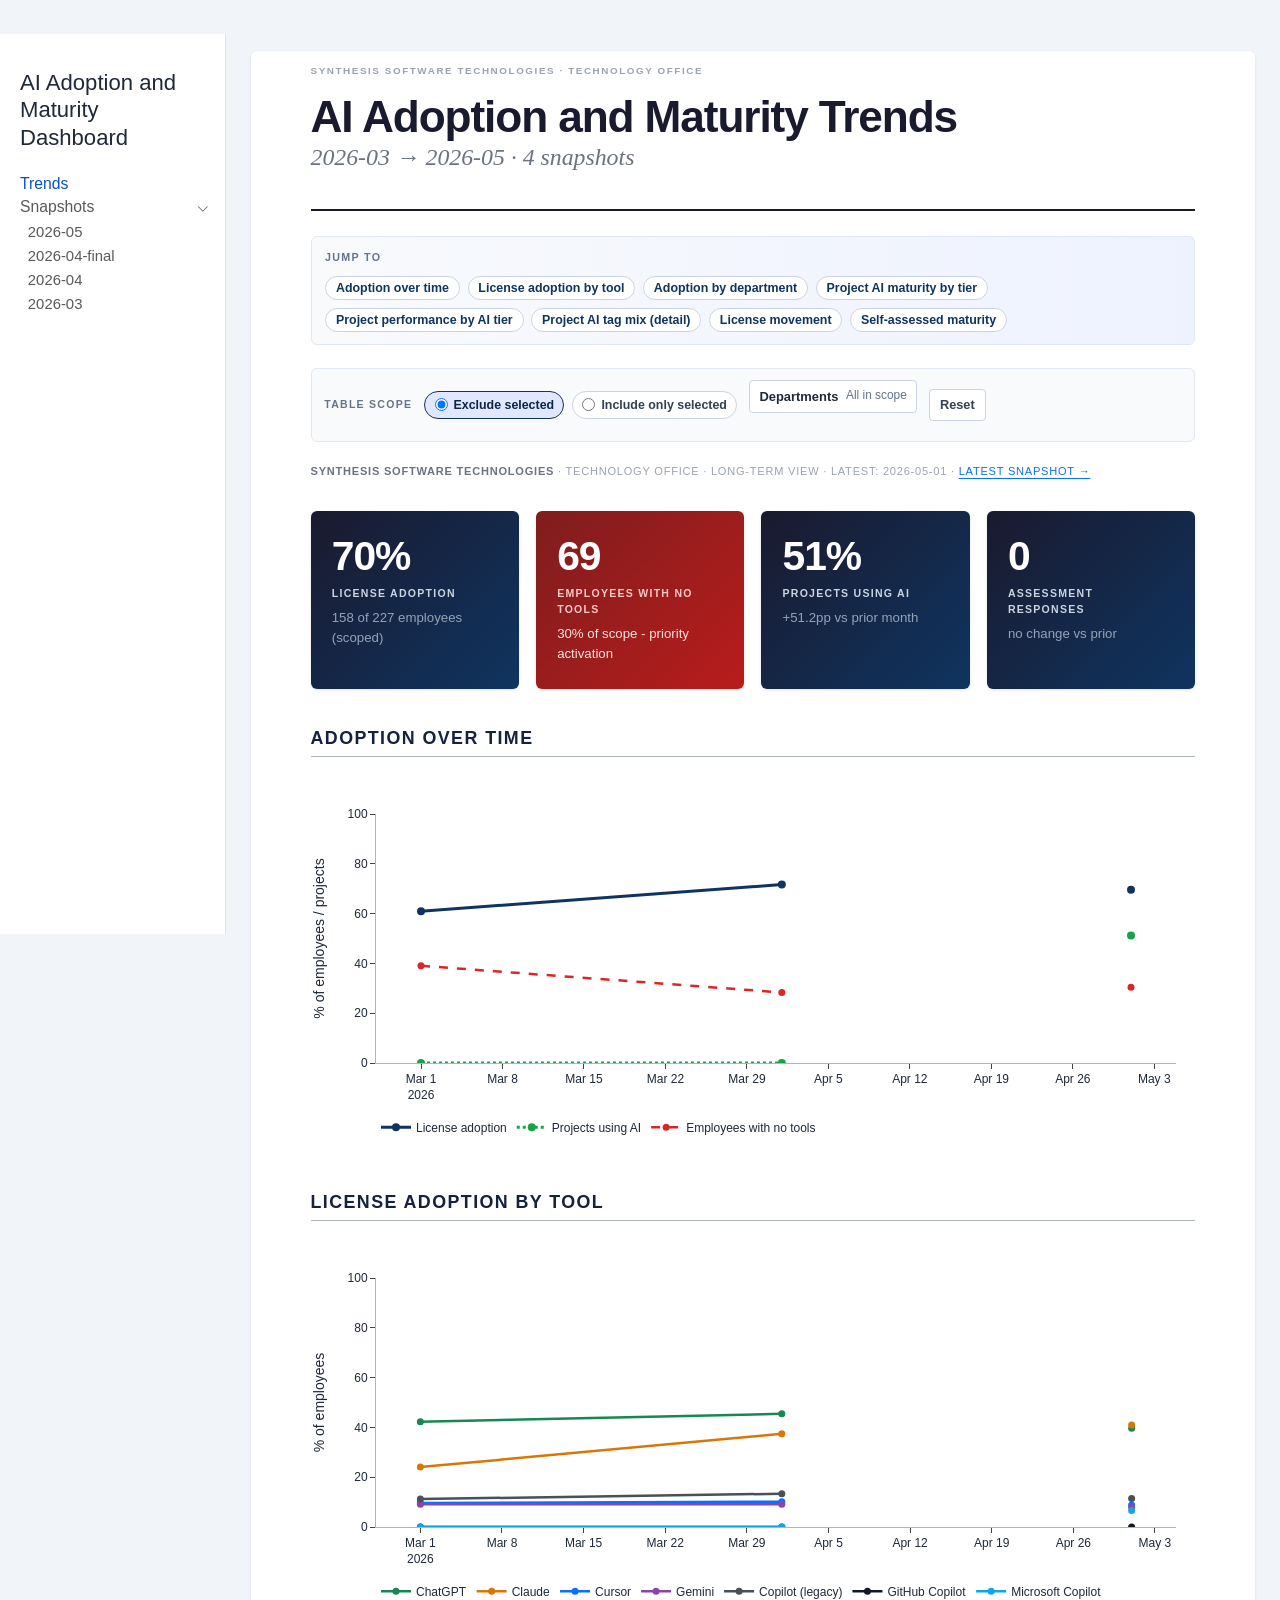
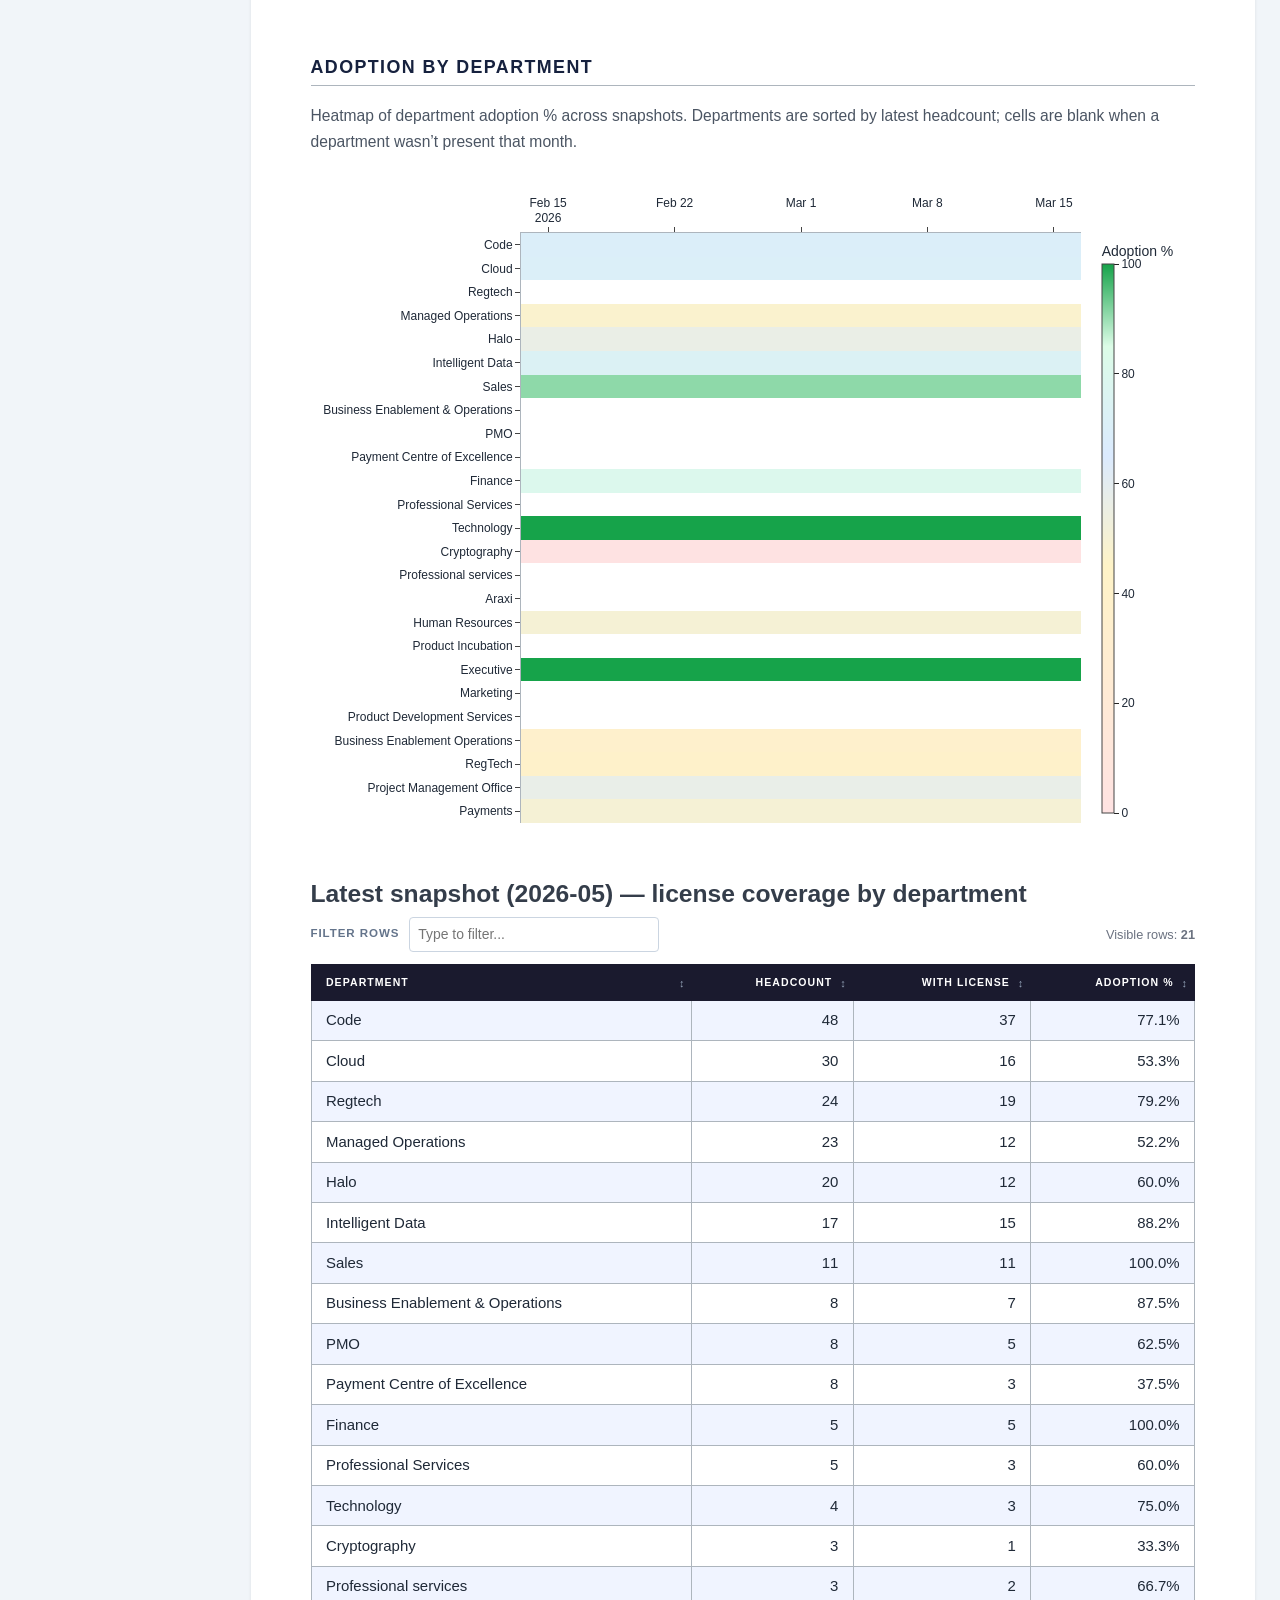
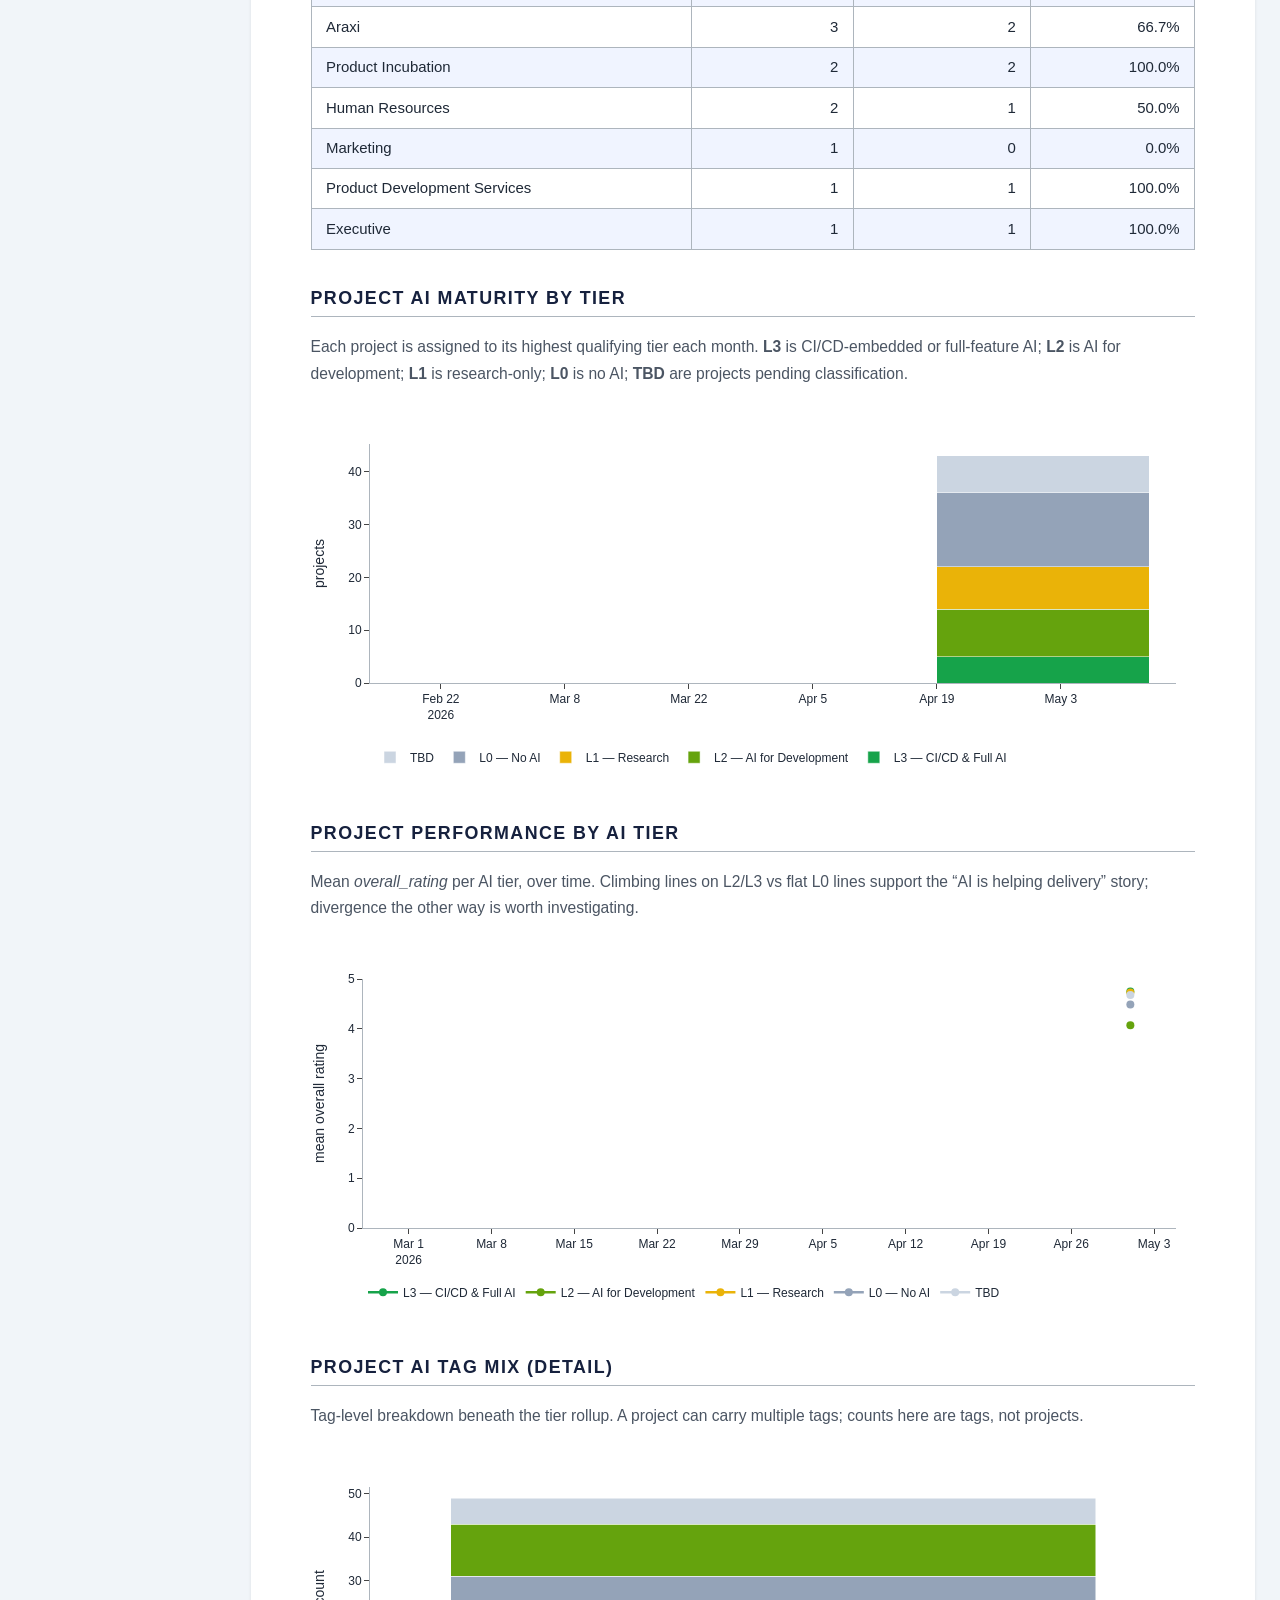
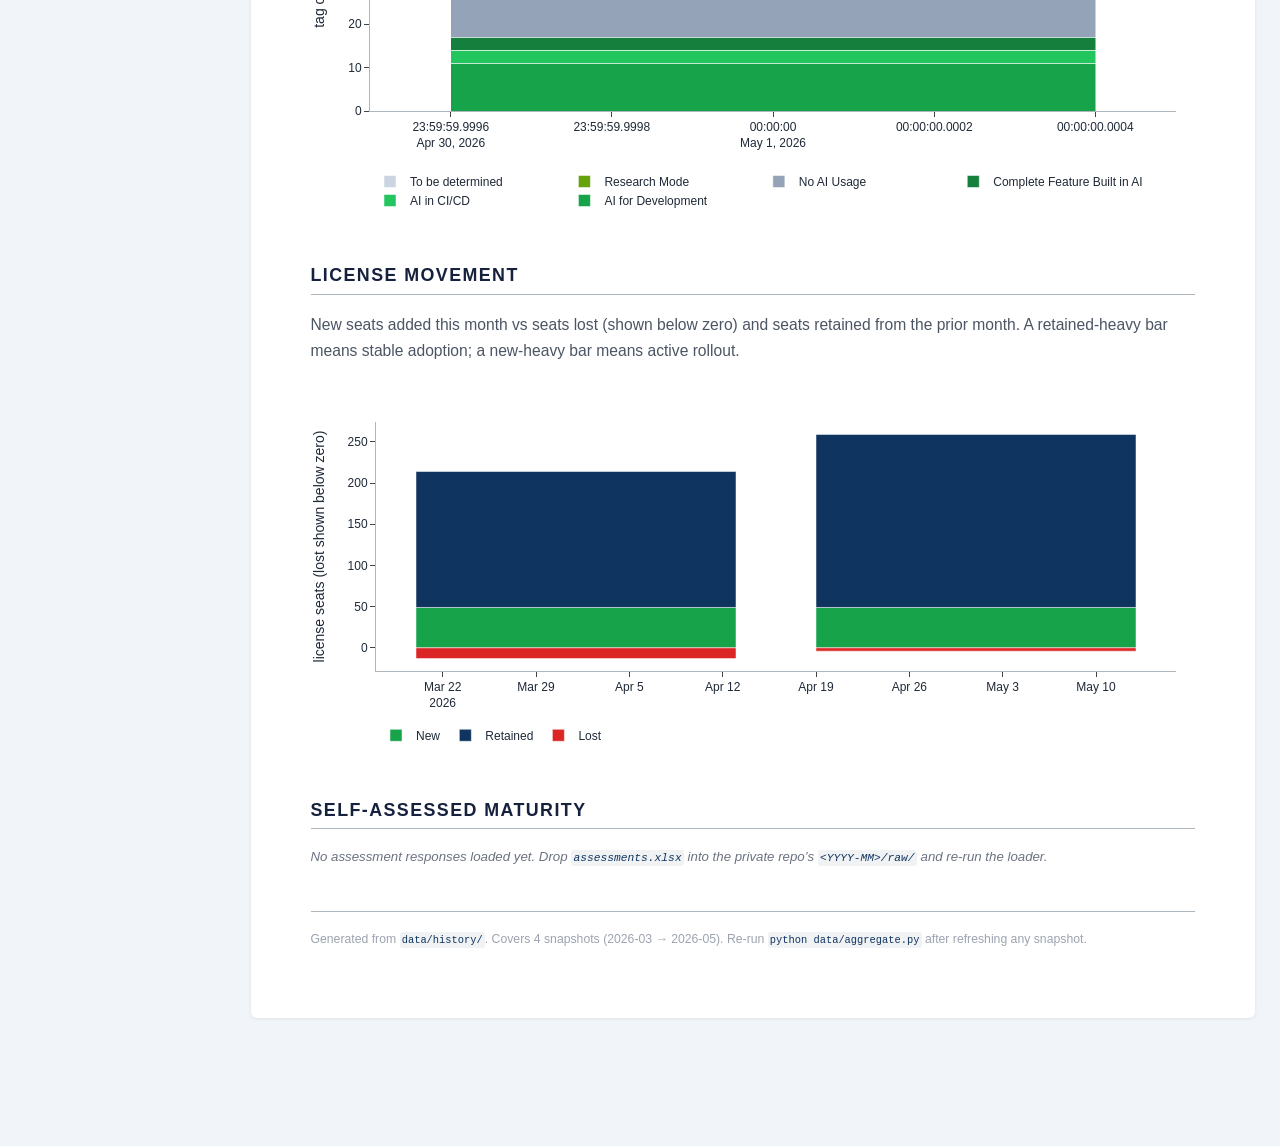
==== dashboard/index.html @ 655d9d7e "deploy: 24f94819e2f2104be9c03ccf29a022820d70dd40" ====
<!DOCTYPE html>
<html xmlns="http://www.w3.org/1999/xhtml" lang="en" xml:lang="en"><head>

<meta charset="utf-8">
<meta name="generator" content="quarto-1.9.38">

<meta name="viewport" content="width=device-width, initial-scale=1.0, user-scalable=yes">


<title>AI Adoption and Maturity Trends – AI Adoption and Maturity Dashboard</title>
<style>
/* Default styles provided by pandoc.
** See https://pandoc.org/MANUAL.html#variables-for-html for config info.
*/
code{white-space: pre-wrap;}
span.smallcaps{font-variant: small-caps;}
div.columns{display: flex; gap: min(4vw, 1.5em);}
div.column{flex: auto; overflow-x: auto;}
div.hanging-indent{margin-left: 1.5em; text-indent: -1.5em;}
ul.task-list{list-style: none;}
ul.task-list li input[type="checkbox"] {
  width: 0.8em;
  margin: 0 0.8em 0.2em -1em; /* quarto-specific, see https://github.com/quarto-dev/quarto-cli/issues/4556 */ 
  vertical-align: middle;
}
</style>


<script src="site_libs/quarto-nav/quarto-nav.js"></script>
<script src="site_libs/quarto-nav/headroom.min.js"></script>
<script src="site_libs/clipboard/clipboard.min.js"></script>
<script src="site_libs/quarto-search/autocomplete.umd.js"></script>
<script src="site_libs/quarto-search/fuse.min.js"></script>
<script src="site_libs/quarto-search/quarto-search.js"></script>
<meta name="quarto:offset" content="./">
<script src="site_libs/quarto-html/quarto.js" type="module"></script>
<script src="site_libs/quarto-html/tabsets/tabsets.js" type="module"></script>
<script src="site_libs/quarto-html/popper.min.js"></script>
<script src="site_libs/quarto-html/tippy.umd.min.js"></script>
<script src="site_libs/quarto-html/anchor.min.js"></script>
<link href="site_libs/quarto-html/tippy.css" rel="stylesheet">
<link href="site_libs/quarto-html/quarto-syntax-highlighting-15634bcf2e68342d4ad2dfa704d543f6.css" rel="stylesheet" id="quarto-text-highlighting-styles">
<script src="site_libs/bootstrap/bootstrap.min.js"></script>
<link href="site_libs/bootstrap/bootstrap-icons.css" rel="stylesheet">
<link href="site_libs/bootstrap/bootstrap-a5d23b083cddfc6b6a853d92184512ac.min.css" rel="stylesheet" append-hash="true" id="quarto-bootstrap" data-mode="light">
<script id="quarto-search-options" type="application/json">{
  "location": "sidebar",
  "copy-button": false,
  "collapse-after": 3,
  "panel-placement": "start",
  "type": "textbox",
  "limit": 50,
  "keyboard-shortcut": [
    "f",
    "/",
    "s"
  ],
  "show-item-context": false,
  "language": {
    "search-no-results-text": "No results",
    "search-matching-documents-text": "matching documents",
    "search-copy-link-title": "Copy link to search",
    "search-hide-matches-text": "Hide additional matches",
    "search-more-match-text": "more match in this document",
    "search-more-matches-text": "more matches in this document",
    "search-clear-button-title": "Clear",
    "search-text-placeholder": "",
    "search-detached-cancel-button-title": "Cancel",
    "search-submit-button-title": "Submit",
    "search-label": "Search"
  }
}</script>


<link rel="stylesheet" href="style.css">
</head>

<body class="nav-sidebar docked quarto-light">

<div id="quarto-search-results"></div>
  <header id="quarto-header" class="headroom fixed-top">
  <nav class="quarto-secondary-nav">
    <div class="container-fluid d-flex">
      <button type="button" class="quarto-btn-toggle btn" data-bs-toggle="collapse" role="button" data-bs-target=".quarto-sidebar-collapse-item" aria-controls="quarto-sidebar" aria-expanded="false" aria-label="Toggle sidebar navigation" onclick="if (window.quartoToggleHeadroom) { window.quartoToggleHeadroom(); }">
        <i class="bi bi-layout-text-sidebar-reverse"></i>
      </button>
        <nav class="quarto-page-breadcrumbs" aria-label="breadcrumb"><ol class="breadcrumb"><li class="breadcrumb-item"><a href="./index.html">Trends</a></li></ol></nav>
        <a class="flex-grow-1" role="navigation" data-bs-toggle="collapse" data-bs-target=".quarto-sidebar-collapse-item" aria-controls="quarto-sidebar" aria-expanded="false" aria-label="Toggle sidebar navigation" onclick="if (window.quartoToggleHeadroom) { window.quartoToggleHeadroom(); }">      
        </a>
    </div>
  </nav>
</header>
<!-- content -->
<div id="quarto-content" class="quarto-container page-columns page-rows-contents page-layout-full">
<!-- sidebar -->
  <nav id="quarto-sidebar" class="sidebar collapse collapse-horizontal quarto-sidebar-collapse-item sidebar-navigation docked overflow-auto">
    <div class="pt-lg-2 mt-2 text-left sidebar-header">
    <div class="sidebar-title mb-0 py-0">
      <a href="./">AI Adoption and Maturity Dashboard</a> 
    </div>
      </div>
    <div class="sidebar-menu-container"> 
    <ul class="list-unstyled mt-1">
        <li class="sidebar-item">
  <div class="sidebar-item-container"> 
  <a href="./index.html" class="sidebar-item-text sidebar-link active">
 <span class="menu-text">Trends</span></a>
  </div>
</li>
        <li class="sidebar-item sidebar-item-section">
      <div class="sidebar-item-container"> 
            <a class="sidebar-item-text sidebar-link text-start" data-bs-toggle="collapse" data-bs-target="#quarto-sidebar-section-1" role="navigation" aria-expanded="true">
 <span class="menu-text">Snapshots</span></a>
          <a class="sidebar-item-toggle text-start" data-bs-toggle="collapse" data-bs-target="#quarto-sidebar-section-1" role="navigation" aria-expanded="true" aria-label="Toggle section">
            <i class="bi bi-chevron-right ms-2"></i>
          </a> 
      </div>
      <ul id="quarto-sidebar-section-1" class="collapse list-unstyled sidebar-section depth1 show">  
          <li class="sidebar-item">
  <div class="sidebar-item-container"> 
  <a href="./snapshot-2026-05.html" class="sidebar-item-text sidebar-link">
 <span class="menu-text">2026-05</span></a>
  </div>
</li>
          <li class="sidebar-item">
  <div class="sidebar-item-container"> 
  <a href="./snapshot-2026-04-final.html" class="sidebar-item-text sidebar-link">
 <span class="menu-text">2026-04-final</span></a>
  </div>
</li>
          <li class="sidebar-item">
  <div class="sidebar-item-container"> 
  <a href="./snapshot-2026-04.html" class="sidebar-item-text sidebar-link">
 <span class="menu-text">2026-04</span></a>
  </div>
</li>
          <li class="sidebar-item">
  <div class="sidebar-item-container"> 
  <a href="./snapshot-2026-03.html" class="sidebar-item-text sidebar-link">
 <span class="menu-text">2026-03</span></a>
  </div>
</li>
      </ul>
  </li>
    </ul>
    </div>
</nav>
<div id="quarto-sidebar-glass" class="quarto-sidebar-collapse-item" data-bs-toggle="collapse" data-bs-target=".quarto-sidebar-collapse-item"></div>
<!-- margin-sidebar -->
    
<!-- main -->
<main class="content column-page-right" id="quarto-document-content">

<header id="title-block-header" class="quarto-title-block default">
<div class="quarto-title">
<h1 class="title">AI Adoption and Maturity Trends</h1>
<p class="subtitle lead">2026-03 → 2026-05 · 4 snapshots</p>
</div>



<div class="quarto-title-meta column-page-right">

    
  
    
  </div>
  


</header>


<script src="https://cdn.plot.ly/plotly-2.27.0.min.js" charset="utf-8"></script>
<p class="doc-meta">
<strong>Synthesis Software Technologies</strong> · Technology Office · Long-term view · latest: 2026-05-01 · <a href="snapshot-2026-05.html">latest snapshot →</a>
</p>
<div class="kpi-grid">
<div class="kpi">
<div class="kpi-value">
70%
</div>
<div class="kpi-label">
License adoption
</div>
<div class="kpi-sub">
-2.1pp vs prior month
</div>
</div>
<div class="kpi kpi-alert">
<div class="kpi-value">
69
</div>
<div class="kpi-label">
Employees with no tools
</div>
<div class="kpi-sub">
+16.0 vs prior month
</div>
</div>
<div class="kpi">
<div class="kpi-value">
51%
</div>
<div class="kpi-label">
Projects using AI
</div>
<div class="kpi-sub">
+51.2pp vs prior month
</div>
</div>
<div class="kpi">
<div class="kpi-value">
0
</div>
<div class="kpi-label">
Assessment responses
</div>
<div class="kpi-sub">
no change vs prior
</div>
</div>
</div>
<section id="adoption-over-time" class="level2">
<h2 class="anchored" data-anchor-id="adoption-over-time">Adoption over time</h2>
<div>                            <div id="chart-adoption" class="plotly-graph-div" style="height:380px; width:100%;"></div>            <script>                window.PLOTLYENV=window.PLOTLYENV || {};                                if (document.getElementById("chart-adoption")) {                    Plotly.newPlot(                        "chart-adoption",                        [{"hovertemplate":"%{x}\u003cbr\u003e%{y:.1f}%\u003cextra\u003e\u003c\u002fextra\u003e","line":{"color":"#0F3460","width":3},"marker":{"size":8},"mode":"lines+markers","name":"License adoption","x":["2026-03","2026-04","2026-04-final","2026-05"],"y":[60.96,71.66,65.64,69.6],"type":"scatter"},{"hovertemplate":"%{x}\u003cbr\u003e%{y:.1f}%\u003cextra\u003e\u003c\u002fextra\u003e","line":{"color":"#16a34a","dash":"dot","width":3},"marker":{"size":8},"mode":"lines+markers","name":"Projects using AI","x":["2026-03","2026-04","2026-04-final","2026-05"],"y":[0.0,0.0,0.0,51.16],"type":"scatter"},{"hovertemplate":"%{x}\u003cbr\u003e%{y:.1f}%\u003cextra\u003e\u003c\u002fextra\u003e","line":{"color":"#dc2626","dash":"dash","width":2.5},"marker":{"size":7},"mode":"lines+markers","name":"Employees with no tools","x":["2026-03","2026-04","2026-04-final","2026-05"],"y":[39.04,28.34,34.36,30.4],"type":"scatter"}],                        {"font":{"color":"#1f2937","family":"-apple-system, BlinkMacSystemFont, Segoe UI, Roboto, sans-serif","size":12},"hoverlabel":{"bgcolor":"#1A1A2E","font":{"color":"white"}},"margin":{"b":50,"l":50,"r":20,"t":40},"paper_bgcolor":"white","plot_bgcolor":"white","template":{"data":{"barpolar":[{"marker":{"line":{"color":"white","width":0.5},"pattern":{"fillmode":"overlay","size":10,"solidity":0.2}},"type":"barpolar"}],"bar":[{"error_x":{"color":"rgb(36,36,36)"},"error_y":{"color":"rgb(36,36,36)"},"marker":{"line":{"color":"white","width":0.5},"pattern":{"fillmode":"overlay","size":10,"solidity":0.2}},"type":"bar"}],"carpet":[{"aaxis":{"endlinecolor":"rgb(36,36,36)","gridcolor":"white","linecolor":"white","minorgridcolor":"white","startlinecolor":"rgb(36,36,36)"},"baxis":{"endlinecolor":"rgb(36,36,36)","gridcolor":"white","linecolor":"white","minorgridcolor":"white","startlinecolor":"rgb(36,36,36)"},"type":"carpet"}],"choropleth":[{"colorbar":{"outlinewidth":1,"tickcolor":"rgb(36,36,36)","ticks":"outside"},"type":"choropleth"}],"contourcarpet":[{"colorbar":{"outlinewidth":1,"tickcolor":"rgb(36,36,36)","ticks":"outside"},"type":"contourcarpet"}],"contour":[{"colorbar":{"outlinewidth":1,"tickcolor":"rgb(36,36,36)","ticks":"outside"},"colorscale":[[0.0,"#440154"],[0.1111111111111111,"#482878"],[0.2222222222222222,"#3e4989"],[0.3333333333333333,"#31688e"],[0.4444444444444444,"#26828e"],[0.5555555555555556,"#1f9e89"],[0.6666666666666666,"#35b779"],[0.7777777777777778,"#6ece58"],[0.8888888888888888,"#b5de2b"],[1.0,"#fde725"]],"type":"contour"}],"heatmap":[{"colorbar":{"outlinewidth":1,"tickcolor":"rgb(36,36,36)","ticks":"outside"},"colorscale":[[0.0,"#440154"],[0.1111111111111111,"#482878"],[0.2222222222222222,"#3e4989"],[0.3333333333333333,"#31688e"],[0.4444444444444444,"#26828e"],[0.5555555555555556,"#1f9e89"],[0.6666666666666666,"#35b779"],[0.7777777777777778,"#6ece58"],[0.8888888888888888,"#b5de2b"],[1.0,"#fde725"]],"type":"heatmap"}],"histogram2dcontour":[{"colorbar":{"outlinewidth":1,"tickcolor":"rgb(36,36,36)","ticks":"outside"},"colorscale":[[0.0,"#440154"],[0.1111111111111111,"#482878"],[0.2222222222222222,"#3e4989"],[0.3333333333333333,"#31688e"],[0.4444444444444444,"#26828e"],[0.5555555555555556,"#1f9e89"],[0.6666666666666666,"#35b779"],[0.7777777777777778,"#6ece58"],[0.8888888888888888,"#b5de2b"],[1.0,"#fde725"]],"type":"histogram2dcontour"}],"histogram2d":[{"colorbar":{"outlinewidth":1,"tickcolor":"rgb(36,36,36)","ticks":"outside"},"colorscale":[[0.0,"#440154"],[0.1111111111111111,"#482878"],[0.2222222222222222,"#3e4989"],[0.3333333333333333,"#31688e"],[0.4444444444444444,"#26828e"],[0.5555555555555556,"#1f9e89"],[0.6666666666666666,"#35b779"],[0.7777777777777778,"#6ece58"],[0.8888888888888888,"#b5de2b"],[1.0,"#fde725"]],"type":"histogram2d"}],"histogram":[{"marker":{"line":{"color":"white","width":0.6}},"type":"histogram"}],"mesh3d":[{"colorbar":{"outlinewidth":1,"tickcolor":"rgb(36,36,36)","ticks":"outside"},"type":"mesh3d"}],"parcoords":[{"line":{"colorbar":{"outlinewidth":1,"tickcolor":"rgb(36,36,36)","ticks":"outside"}},"type":"parcoords"}],"pie":[{"automargin":true,"type":"pie"}],"scatter3d":[{"line":{"colorbar":{"outlinewidth":1,"tickcolor":"rgb(36,36,36)","ticks":"outside"}},"marker":{"colorbar":{"outlinewidth":1,"tickcolor":"rgb(36,36,36)","ticks":"outside"}},"type":"scatter3d"}],"scattercarpet":[{"marker":{"colorbar":{"outlinewidth":1,"tickcolor":"rgb(36,36,36)","ticks":"outside"}},"type":"scattercarpet"}],"scattergeo":[{"marker":{"colorbar":{"outlinewidth":1,"tickcolor":"rgb(36,36,36)","ticks":"outside"}},"type":"scattergeo"}],"scattergl":[{"marker":{"colorbar":{"outlinewidth":1,"tickcolor":"rgb(36,36,36)","ticks":"outside"}},"type":"scattergl"}],"scattermapbox":[{"marker":{"colorbar":{"outlinewidth":1,"tickcolor":"rgb(36,36,36)","ticks":"outside"}},"type":"scattermapbox"}],"scattermap":[{"marker":{"colorbar":{"outlinewidth":1,"tickcolor":"rgb(36,36,36)","ticks":"outside"}},"type":"scattermap"}],"scatterpolargl":[{"marker":{"colorbar":{"outlinewidth":1,"tickcolor":"rgb(36,36,36)","ticks":"outside"}},"type":"scatterpolargl"}],"scatterpolar":[{"marker":{"colorbar":{"outlinewidth":1,"tickcolor":"rgb(36,36,36)","ticks":"outside"}},"type":"scatterpolar"}],"scatter":[{"fillpattern":{"fillmode":"overlay","size":10,"solidity":0.2},"type":"scatter"}],"scatterternary":[{"marker":{"colorbar":{"outlinewidth":1,"tickcolor":"rgb(36,36,36)","ticks":"outside"}},"type":"scatterternary"}],"surface":[{"colorbar":{"outlinewidth":1,"tickcolor":"rgb(36,36,36)","ticks":"outside"},"colorscale":[[0.0,"#440154"],[0.1111111111111111,"#482878"],[0.2222222222222222,"#3e4989"],[0.3333333333333333,"#31688e"],[0.4444444444444444,"#26828e"],[0.5555555555555556,"#1f9e89"],[0.6666666666666666,"#35b779"],[0.7777777777777778,"#6ece58"],[0.8888888888888888,"#b5de2b"],[1.0,"#fde725"]],"type":"surface"}],"table":[{"cells":{"fill":{"color":"rgb(237,237,237)"},"line":{"color":"white"}},"header":{"fill":{"color":"rgb(217,217,217)"},"line":{"color":"white"}},"type":"table"}]},"layout":{"annotationdefaults":{"arrowhead":0,"arrowwidth":1},"autotypenumbers":"strict","coloraxis":{"colorbar":{"outlinewidth":1,"tickcolor":"rgb(36,36,36)","ticks":"outside"}},"colorscale":{"diverging":[[0.0,"rgb(103,0,31)"],[0.1,"rgb(178,24,43)"],[0.2,"rgb(214,96,77)"],[0.3,"rgb(244,165,130)"],[0.4,"rgb(253,219,199)"],[0.5,"rgb(247,247,247)"],[0.6,"rgb(209,229,240)"],[0.7,"rgb(146,197,222)"],[0.8,"rgb(67,147,195)"],[0.9,"rgb(33,102,172)"],[1.0,"rgb(5,48,97)"]],"sequential":[[0.0,"#440154"],[0.1111111111111111,"#482878"],[0.2222222222222222,"#3e4989"],[0.3333333333333333,"#31688e"],[0.4444444444444444,"#26828e"],[0.5555555555555556,"#1f9e89"],[0.6666666666666666,"#35b779"],[0.7777777777777778,"#6ece58"],[0.8888888888888888,"#b5de2b"],[1.0,"#fde725"]],"sequentialminus":[[0.0,"#440154"],[0.1111111111111111,"#482878"],[0.2222222222222222,"#3e4989"],[0.3333333333333333,"#31688e"],[0.4444444444444444,"#26828e"],[0.5555555555555556,"#1f9e89"],[0.6666666666666666,"#35b779"],[0.7777777777777778,"#6ece58"],[0.8888888888888888,"#b5de2b"],[1.0,"#fde725"]]},"colorway":["#1F77B4","#FF7F0E","#2CA02C","#D62728","#9467BD","#8C564B","#E377C2","#7F7F7F","#BCBD22","#17BECF"],"font":{"color":"rgb(36,36,36)"},"geo":{"bgcolor":"white","lakecolor":"white","landcolor":"white","showlakes":true,"showland":true,"subunitcolor":"white"},"hoverlabel":{"align":"left"},"hovermode":"closest","mapbox":{"style":"light"},"paper_bgcolor":"white","plot_bgcolor":"white","polar":{"angularaxis":{"gridcolor":"rgb(232,232,232)","linecolor":"rgb(36,36,36)","showgrid":false,"showline":true,"ticks":"outside"},"bgcolor":"white","radialaxis":{"gridcolor":"rgb(232,232,232)","linecolor":"rgb(36,36,36)","showgrid":false,"showline":true,"ticks":"outside"}},"scene":{"xaxis":{"backgroundcolor":"white","gridcolor":"rgb(232,232,232)","gridwidth":2,"linecolor":"rgb(36,36,36)","showbackground":true,"showgrid":false,"showline":true,"ticks":"outside","zeroline":false,"zerolinecolor":"rgb(36,36,36)"},"yaxis":{"backgroundcolor":"white","gridcolor":"rgb(232,232,232)","gridwidth":2,"linecolor":"rgb(36,36,36)","showbackground":true,"showgrid":false,"showline":true,"ticks":"outside","zeroline":false,"zerolinecolor":"rgb(36,36,36)"},"zaxis":{"backgroundcolor":"white","gridcolor":"rgb(232,232,232)","gridwidth":2,"linecolor":"rgb(36,36,36)","showbackground":true,"showgrid":false,"showline":true,"ticks":"outside","zeroline":false,"zerolinecolor":"rgb(36,36,36)"}},"shapedefaults":{"fillcolor":"black","line":{"width":0},"opacity":0.3},"ternary":{"aaxis":{"gridcolor":"rgb(232,232,232)","linecolor":"rgb(36,36,36)","showgrid":false,"showline":true,"ticks":"outside"},"baxis":{"gridcolor":"rgb(232,232,232)","linecolor":"rgb(36,36,36)","showgrid":false,"showline":true,"ticks":"outside"},"bgcolor":"white","caxis":{"gridcolor":"rgb(232,232,232)","linecolor":"rgb(36,36,36)","showgrid":false,"showline":true,"ticks":"outside"}},"title":{"x":0.05},"xaxis":{"automargin":true,"gridcolor":"rgb(232,232,232)","linecolor":"rgb(36,36,36)","showgrid":false,"showline":true,"ticks":"outside","title":{"standoff":15},"zeroline":false,"zerolinecolor":"rgb(36,36,36)"},"yaxis":{"automargin":true,"gridcolor":"rgb(232,232,232)","linecolor":"rgb(36,36,36)","showgrid":false,"showline":true,"ticks":"outside","title":{"standoff":15},"zeroline":false,"zerolinecolor":"rgb(36,36,36)"}}},"xaxis":{"linecolor":"#ADB5BD","showgrid":false},"yaxis":{"gridcolor":"#f1f5f9","linecolor":"#ADB5BD","zeroline":false,"title":{"text":"% of employees \u002f projects"},"range":[0,100]},"legend":{"orientation":"h","y":-0.2,"x":0},"title":{},"height":380},                        {"displayModeBar": false, "responsive": true}                    )                };            </script>        </div>
</section>
<section id="license-adoption-by-tool" class="level2">
<h2 class="anchored" data-anchor-id="license-adoption-by-tool">License adoption by tool</h2>
<div>                            <div id="chart-tools" class="plotly-graph-div" style="height:380px; width:100%;"></div>            <script>                window.PLOTLYENV=window.PLOTLYENV || {};                                if (document.getElementById("chart-tools")) {                    Plotly.newPlot(                        "chart-tools",                        [{"hovertemplate":"ChatGPT\u003cbr\u003e%{x}: %{y:.1f}%\u003cextra\u003e\u003c\u002fextra\u003e","line":{"color":"#198754","width":2.5},"marker":{"size":7},"mode":"lines+markers","name":"ChatGPT","x":["2026-03","2026-04","2026-04-final","2026-05"],"y":[42.25,45.45,39.65,39.65],"type":"scatter"},{"hovertemplate":"Claude\u003cbr\u003e%{x}: %{y:.1f}%\u003cextra\u003e\u003c\u002fextra\u003e","line":{"color":"#D97706","width":2.5},"marker":{"size":7},"mode":"lines+markers","name":"Claude","x":["2026-03","2026-04","2026-04-final","2026-05"],"y":[24.06,37.43,35.68,40.97],"type":"scatter"},{"hovertemplate":"Cursor\u003cbr\u003e%{x}: %{y:.1f}%\u003cextra\u003e\u003c\u002fextra\u003e","line":{"color":"#0D6EFD","width":2.5},"marker":{"size":7},"mode":"lines+markers","name":"Cursor","x":["2026-03","2026-04","2026-04-final","2026-05"],"y":[9.63,10.16,8.81,8.81],"type":"scatter"},{"hovertemplate":"Gemini\u003cbr\u003e%{x}: %{y:.1f}%\u003cextra\u003e\u003c\u002fextra\u003e","line":{"color":"#8B44AC","width":2.5},"marker":{"size":7},"mode":"lines+markers","name":"Gemini","x":["2026-03","2026-04","2026-04-final","2026-05"],"y":[9.09,9.09,8.81,7.93],"type":"scatter"},{"hovertemplate":"Copilot (legacy)\u003cbr\u003e%{x}: %{y:.1f}%\u003cextra\u003e\u003c\u002fextra\u003e","line":{"color":"#495057","width":2.5},"marker":{"size":7},"mode":"lines+markers","name":"Copilot (legacy)","x":["2026-03","2026-04","2026-04-final","2026-05"],"y":[11.23,13.37,0.0,11.45],"type":"scatter"},{"hovertemplate":"GitHub Copilot\u003cbr\u003e%{x}: %{y:.1f}%\u003cextra\u003e\u003c\u002fextra\u003e","line":{"color":"#111827","width":2.5},"marker":{"size":7},"mode":"lines+markers","name":"GitHub Copilot","x":["2026-03","2026-04","2026-04-final","2026-05"],"y":[0.0,0.0,11.45,0.0],"type":"scatter"},{"hovertemplate":"Microsoft Copilot\u003cbr\u003e%{x}: %{y:.1f}%\u003cextra\u003e\u003c\u002fextra\u003e","line":{"color":"#0EA5E9","width":2.5},"marker":{"size":7},"mode":"lines+markers","name":"Microsoft Copilot","x":["2026-03","2026-04","2026-04-final","2026-05"],"y":[0.0,0.0,6.61,6.61],"type":"scatter"}],                        {"font":{"color":"#1f2937","family":"-apple-system, BlinkMacSystemFont, Segoe UI, Roboto, sans-serif","size":12},"hoverlabel":{"bgcolor":"#1A1A2E","font":{"color":"white"}},"margin":{"b":50,"l":50,"r":20,"t":40},"paper_bgcolor":"white","plot_bgcolor":"white","template":{"data":{"barpolar":[{"marker":{"line":{"color":"white","width":0.5},"pattern":{"fillmode":"overlay","size":10,"solidity":0.2}},"type":"barpolar"}],"bar":[{"error_x":{"color":"rgb(36,36,36)"},"error_y":{"color":"rgb(36,36,36)"},"marker":{"line":{"color":"white","width":0.5},"pattern":{"fillmode":"overlay","size":10,"solidity":0.2}},"type":"bar"}],"carpet":[{"aaxis":{"endlinecolor":"rgb(36,36,36)","gridcolor":"white","linecolor":"white","minorgridcolor":"white","startlinecolor":"rgb(36,36,36)"},"baxis":{"endlinecolor":"rgb(36,36,36)","gridcolor":"white","linecolor":"white","minorgridcolor":"white","startlinecolor":"rgb(36,36,36)"},"type":"carpet"}],"choropleth":[{"colorbar":{"outlinewidth":1,"tickcolor":"rgb(36,36,36)","ticks":"outside"},"type":"choropleth"}],"contourcarpet":[{"colorbar":{"outlinewidth":1,"tickcolor":"rgb(36,36,36)","ticks":"outside"},"type":"contourcarpet"}],"contour":[{"colorbar":{"outlinewidth":1,"tickcolor":"rgb(36,36,36)","ticks":"outside"},"colorscale":[[0.0,"#440154"],[0.1111111111111111,"#482878"],[0.2222222222222222,"#3e4989"],[0.3333333333333333,"#31688e"],[0.4444444444444444,"#26828e"],[0.5555555555555556,"#1f9e89"],[0.6666666666666666,"#35b779"],[0.7777777777777778,"#6ece58"],[0.8888888888888888,"#b5de2b"],[1.0,"#fde725"]],"type":"contour"}],"heatmap":[{"colorbar":{"outlinewidth":1,"tickcolor":"rgb(36,36,36)","ticks":"outside"},"colorscale":[[0.0,"#440154"],[0.1111111111111111,"#482878"],[0.2222222222222222,"#3e4989"],[0.3333333333333333,"#31688e"],[0.4444444444444444,"#26828e"],[0.5555555555555556,"#1f9e89"],[0.6666666666666666,"#35b779"],[0.7777777777777778,"#6ece58"],[0.8888888888888888,"#b5de2b"],[1.0,"#fde725"]],"type":"heatmap"}],"histogram2dcontour":[{"colorbar":{"outlinewidth":1,"tickcolor":"rgb(36,36,36)","ticks":"outside"},"colorscale":[[0.0,"#440154"],[0.1111111111111111,"#482878"],[0.2222222222222222,"#3e4989"],[0.3333333333333333,"#31688e"],[0.4444444444444444,"#26828e"],[0.5555555555555556,"#1f9e89"],[0.6666666666666666,"#35b779"],[0.7777777777777778,"#6ece58"],[0.8888888888888888,"#b5de2b"],[1.0,"#fde725"]],"type":"histogram2dcontour"}],"histogram2d":[{"colorbar":{"outlinewidth":1,"tickcolor":"rgb(36,36,36)","ticks":"outside"},"colorscale":[[0.0,"#440154"],[0.1111111111111111,"#482878"],[0.2222222222222222,"#3e4989"],[0.3333333333333333,"#31688e"],[0.4444444444444444,"#26828e"],[0.5555555555555556,"#1f9e89"],[0.6666666666666666,"#35b779"],[0.7777777777777778,"#6ece58"],[0.8888888888888888,"#b5de2b"],[1.0,"#fde725"]],"type":"histogram2d"}],"histogram":[{"marker":{"line":{"color":"white","width":0.6}},"type":"histogram"}],"mesh3d":[{"colorbar":{"outlinewidth":1,"tickcolor":"rgb(36,36,36)","ticks":"outside"},"type":"mesh3d"}],"parcoords":[{"line":{"colorbar":{"outlinewidth":1,"tickcolor":"rgb(36,36,36)","ticks":"outside"}},"type":"parcoords"}],"pie":[{"automargin":true,"type":"pie"}],"scatter3d":[{"line":{"colorbar":{"outlinewidth":1,"tickcolor":"rgb(36,36,36)","ticks":"outside"}},"marker":{"colorbar":{"outlinewidth":1,"tickcolor":"rgb(36,36,36)","ticks":"outside"}},"type":"scatter3d"}],"scattercarpet":[{"marker":{"colorbar":{"outlinewidth":1,"tickcolor":"rgb(36,36,36)","ticks":"outside"}},"type":"scattercarpet"}],"scattergeo":[{"marker":{"colorbar":{"outlinewidth":1,"tickcolor":"rgb(36,36,36)","ticks":"outside"}},"type":"scattergeo"}],"scattergl":[{"marker":{"colorbar":{"outlinewidth":1,"tickcolor":"rgb(36,36,36)","ticks":"outside"}},"type":"scattergl"}],"scattermapbox":[{"marker":{"colorbar":{"outlinewidth":1,"tickcolor":"rgb(36,36,36)","ticks":"outside"}},"type":"scattermapbox"}],"scattermap":[{"marker":{"colorbar":{"outlinewidth":1,"tickcolor":"rgb(36,36,36)","ticks":"outside"}},"type":"scattermap"}],"scatterpolargl":[{"marker":{"colorbar":{"outlinewidth":1,"tickcolor":"rgb(36,36,36)","ticks":"outside"}},"type":"scatterpolargl"}],"scatterpolar":[{"marker":{"colorbar":{"outlinewidth":1,"tickcolor":"rgb(36,36,36)","ticks":"outside"}},"type":"scatterpolar"}],"scatter":[{"fillpattern":{"fillmode":"overlay","size":10,"solidity":0.2},"type":"scatter"}],"scatterternary":[{"marker":{"colorbar":{"outlinewidth":1,"tickcolor":"rgb(36,36,36)","ticks":"outside"}},"type":"scatterternary"}],"surface":[{"colorbar":{"outlinewidth":1,"tickcolor":"rgb(36,36,36)","ticks":"outside"},"colorscale":[[0.0,"#440154"],[0.1111111111111111,"#482878"],[0.2222222222222222,"#3e4989"],[0.3333333333333333,"#31688e"],[0.4444444444444444,"#26828e"],[0.5555555555555556,"#1f9e89"],[0.6666666666666666,"#35b779"],[0.7777777777777778,"#6ece58"],[0.8888888888888888,"#b5de2b"],[1.0,"#fde725"]],"type":"surface"}],"table":[{"cells":{"fill":{"color":"rgb(237,237,237)"},"line":{"color":"white"}},"header":{"fill":{"color":"rgb(217,217,217)"},"line":{"color":"white"}},"type":"table"}]},"layout":{"annotationdefaults":{"arrowhead":0,"arrowwidth":1},"autotypenumbers":"strict","coloraxis":{"colorbar":{"outlinewidth":1,"tickcolor":"rgb(36,36,36)","ticks":"outside"}},"colorscale":{"diverging":[[0.0,"rgb(103,0,31)"],[0.1,"rgb(178,24,43)"],[0.2,"rgb(214,96,77)"],[0.3,"rgb(244,165,130)"],[0.4,"rgb(253,219,199)"],[0.5,"rgb(247,247,247)"],[0.6,"rgb(209,229,240)"],[0.7,"rgb(146,197,222)"],[0.8,"rgb(67,147,195)"],[0.9,"rgb(33,102,172)"],[1.0,"rgb(5,48,97)"]],"sequential":[[0.0,"#440154"],[0.1111111111111111,"#482878"],[0.2222222222222222,"#3e4989"],[0.3333333333333333,"#31688e"],[0.4444444444444444,"#26828e"],[0.5555555555555556,"#1f9e89"],[0.6666666666666666,"#35b779"],[0.7777777777777778,"#6ece58"],[0.8888888888888888,"#b5de2b"],[1.0,"#fde725"]],"sequentialminus":[[0.0,"#440154"],[0.1111111111111111,"#482878"],[0.2222222222222222,"#3e4989"],[0.3333333333333333,"#31688e"],[0.4444444444444444,"#26828e"],[0.5555555555555556,"#1f9e89"],[0.6666666666666666,"#35b779"],[0.7777777777777778,"#6ece58"],[0.8888888888888888,"#b5de2b"],[1.0,"#fde725"]]},"colorway":["#1F77B4","#FF7F0E","#2CA02C","#D62728","#9467BD","#8C564B","#E377C2","#7F7F7F","#BCBD22","#17BECF"],"font":{"color":"rgb(36,36,36)"},"geo":{"bgcolor":"white","lakecolor":"white","landcolor":"white","showlakes":true,"showland":true,"subunitcolor":"white"},"hoverlabel":{"align":"left"},"hovermode":"closest","mapbox":{"style":"light"},"paper_bgcolor":"white","plot_bgcolor":"white","polar":{"angularaxis":{"gridcolor":"rgb(232,232,232)","linecolor":"rgb(36,36,36)","showgrid":false,"showline":true,"ticks":"outside"},"bgcolor":"white","radialaxis":{"gridcolor":"rgb(232,232,232)","linecolor":"rgb(36,36,36)","showgrid":false,"showline":true,"ticks":"outside"}},"scene":{"xaxis":{"backgroundcolor":"white","gridcolor":"rgb(232,232,232)","gridwidth":2,"linecolor":"rgb(36,36,36)","showbackground":true,"showgrid":false,"showline":true,"ticks":"outside","zeroline":false,"zerolinecolor":"rgb(36,36,36)"},"yaxis":{"backgroundcolor":"white","gridcolor":"rgb(232,232,232)","gridwidth":2,"linecolor":"rgb(36,36,36)","showbackground":true,"showgrid":false,"showline":true,"ticks":"outside","zeroline":false,"zerolinecolor":"rgb(36,36,36)"},"zaxis":{"backgroundcolor":"white","gridcolor":"rgb(232,232,232)","gridwidth":2,"linecolor":"rgb(36,36,36)","showbackground":true,"showgrid":false,"showline":true,"ticks":"outside","zeroline":false,"zerolinecolor":"rgb(36,36,36)"}},"shapedefaults":{"fillcolor":"black","line":{"width":0},"opacity":0.3},"ternary":{"aaxis":{"gridcolor":"rgb(232,232,232)","linecolor":"rgb(36,36,36)","showgrid":false,"showline":true,"ticks":"outside"},"baxis":{"gridcolor":"rgb(232,232,232)","linecolor":"rgb(36,36,36)","showgrid":false,"showline":true,"ticks":"outside"},"bgcolor":"white","caxis":{"gridcolor":"rgb(232,232,232)","linecolor":"rgb(36,36,36)","showgrid":false,"showline":true,"ticks":"outside"}},"title":{"x":0.05},"xaxis":{"automargin":true,"gridcolor":"rgb(232,232,232)","linecolor":"rgb(36,36,36)","showgrid":false,"showline":true,"ticks":"outside","title":{"standoff":15},"zeroline":false,"zerolinecolor":"rgb(36,36,36)"},"yaxis":{"automargin":true,"gridcolor":"rgb(232,232,232)","linecolor":"rgb(36,36,36)","showgrid":false,"showline":true,"ticks":"outside","title":{"standoff":15},"zeroline":false,"zerolinecolor":"rgb(36,36,36)"}}},"xaxis":{"linecolor":"#ADB5BD","showgrid":false},"yaxis":{"gridcolor":"#f1f5f9","linecolor":"#ADB5BD","zeroline":false,"title":{"text":"% of employees"},"range":[0,100]},"legend":{"orientation":"h","y":-0.2,"x":0},"height":380},                        {"displayModeBar": false, "responsive": true}                    )                };            </script>        </div>
</section>
<section id="adoption-by-department" class="level2">
<h2 class="anchored" data-anchor-id="adoption-by-department">Adoption by department</h2>
<p>
Heatmap of department adoption % across snapshots. Departments are sorted by latest headcount; cells are blank when a department wasn’t present that month.
</p>
<div>                            <div id="chart-dept" class="plotly-graph-div" style="height:680px; width:100%;"></div>            <script>                window.PLOTLYENV=window.PLOTLYENV || {};                                if (document.getElementById("chart-dept")) {                    Plotly.newPlot(                        "chart-dept",                        [{"colorbar":{"thickness":12,"title":{"text":"Adoption %"}},"colorscale":[[0,"#fee2e2"],[0.45,"#fef3c7"],[0.65,"#dbeafe"],[0.85,"#dcfce7"],[1,"#16a34a"]],"hovertemplate":"%{y}\u003cbr\u003e%{x}: %{z:.0f}%\u003cextra\u003e\u003c\u002fextra\u003e","x":["2026-03","2026-04","2026-04-final","2026-05"],"y":["Code","Cloud","Regtech","Managed Operations","Halo","Intelligent Data","Sales","Business Enablement & Operations","PMO","Payment Centre of Excellence","Finance","Professional Services","Technology","Cryptography","Professional services","Araxi","Human Resources","Product Incubation","Executive","Marketing","Product Development Services","Business Enablement Operations","RegTech","Project Management Office","Payments"],"z":[[69.77,79.07,72.92,77.08],[70.59,70.59,50.0,53.33],[null,null,70.83,79.17],[47.37,57.89,47.83,52.17],[56.25,68.75,55.0,60.0],[73.33,80.0,82.35,88.24],[90.91,90.91,100.0,100.0],[null,null,75.0,87.5],[null,null,62.5,62.5],[null,null,37.5,37.5],[80.0,80.0,100.0,100.0],[null,null,60.0,60.0],[100.0,100.0,75.0,75.0],[0.0,33.33,33.33,33.33],[null,null,66.67,66.67],[null,null,66.67,66.67],[50.0,50.0,50.0,50.0],[null,null,100.0,100.0],[100.0,100.0,100.0,100.0],[null,null,0.0,0.0],[null,null,100.0,100.0],[36.36,45.45,null,null],[40.0,76.0,null,null],[57.14,57.14,null,null],[50.0,50.0,null,null]],"zmax":100,"zmin":0,"type":"heatmap"}],                        {"font":{"color":"#1f2937","family":"-apple-system, BlinkMacSystemFont, Segoe UI, Roboto, sans-serif","size":12},"hoverlabel":{"bgcolor":"#1A1A2E","font":{"color":"white"}},"margin":{"b":30,"l":200,"r":20,"t":60},"paper_bgcolor":"white","plot_bgcolor":"white","template":{"data":{"barpolar":[{"marker":{"line":{"color":"white","width":0.5},"pattern":{"fillmode":"overlay","size":10,"solidity":0.2}},"type":"barpolar"}],"bar":[{"error_x":{"color":"rgb(36,36,36)"},"error_y":{"color":"rgb(36,36,36)"},"marker":{"line":{"color":"white","width":0.5},"pattern":{"fillmode":"overlay","size":10,"solidity":0.2}},"type":"bar"}],"carpet":[{"aaxis":{"endlinecolor":"rgb(36,36,36)","gridcolor":"white","linecolor":"white","minorgridcolor":"white","startlinecolor":"rgb(36,36,36)"},"baxis":{"endlinecolor":"rgb(36,36,36)","gridcolor":"white","linecolor":"white","minorgridcolor":"white","startlinecolor":"rgb(36,36,36)"},"type":"carpet"}],"choropleth":[{"colorbar":{"outlinewidth":1,"tickcolor":"rgb(36,36,36)","ticks":"outside"},"type":"choropleth"}],"contourcarpet":[{"colorbar":{"outlinewidth":1,"tickcolor":"rgb(36,36,36)","ticks":"outside"},"type":"contourcarpet"}],"contour":[{"colorbar":{"outlinewidth":1,"tickcolor":"rgb(36,36,36)","ticks":"outside"},"colorscale":[[0.0,"#440154"],[0.1111111111111111,"#482878"],[0.2222222222222222,"#3e4989"],[0.3333333333333333,"#31688e"],[0.4444444444444444,"#26828e"],[0.5555555555555556,"#1f9e89"],[0.6666666666666666,"#35b779"],[0.7777777777777778,"#6ece58"],[0.8888888888888888,"#b5de2b"],[1.0,"#fde725"]],"type":"contour"}],"heatmap":[{"colorbar":{"outlinewidth":1,"tickcolor":"rgb(36,36,36)","ticks":"outside"},"colorscale":[[0.0,"#440154"],[0.1111111111111111,"#482878"],[0.2222222222222222,"#3e4989"],[0.3333333333333333,"#31688e"],[0.4444444444444444,"#26828e"],[0.5555555555555556,"#1f9e89"],[0.6666666666666666,"#35b779"],[0.7777777777777778,"#6ece58"],[0.8888888888888888,"#b5de2b"],[1.0,"#fde725"]],"type":"heatmap"}],"histogram2dcontour":[{"colorbar":{"outlinewidth":1,"tickcolor":"rgb(36,36,36)","ticks":"outside"},"colorscale":[[0.0,"#440154"],[0.1111111111111111,"#482878"],[0.2222222222222222,"#3e4989"],[0.3333333333333333,"#31688e"],[0.4444444444444444,"#26828e"],[0.5555555555555556,"#1f9e89"],[0.6666666666666666,"#35b779"],[0.7777777777777778,"#6ece58"],[0.8888888888888888,"#b5de2b"],[1.0,"#fde725"]],"type":"histogram2dcontour"}],"histogram2d":[{"colorbar":{"outlinewidth":1,"tickcolor":"rgb(36,36,36)","ticks":"outside"},"colorscale":[[0.0,"#440154"],[0.1111111111111111,"#482878"],[0.2222222222222222,"#3e4989"],[0.3333333333333333,"#31688e"],[0.4444444444444444,"#26828e"],[0.5555555555555556,"#1f9e89"],[0.6666666666666666,"#35b779"],[0.7777777777777778,"#6ece58"],[0.8888888888888888,"#b5de2b"],[1.0,"#fde725"]],"type":"histogram2d"}],"histogram":[{"marker":{"line":{"color":"white","width":0.6}},"type":"histogram"}],"mesh3d":[{"colorbar":{"outlinewidth":1,"tickcolor":"rgb(36,36,36)","ticks":"outside"},"type":"mesh3d"}],"parcoords":[{"line":{"colorbar":{"outlinewidth":1,"tickcolor":"rgb(36,36,36)","ticks":"outside"}},"type":"parcoords"}],"pie":[{"automargin":true,"type":"pie"}],"scatter3d":[{"line":{"colorbar":{"outlinewidth":1,"tickcolor":"rgb(36,36,36)","ticks":"outside"}},"marker":{"colorbar":{"outlinewidth":1,"tickcolor":"rgb(36,36,36)","ticks":"outside"}},"type":"scatter3d"}],"scattercarpet":[{"marker":{"colorbar":{"outlinewidth":1,"tickcolor":"rgb(36,36,36)","ticks":"outside"}},"type":"scattercarpet"}],"scattergeo":[{"marker":{"colorbar":{"outlinewidth":1,"tickcolor":"rgb(36,36,36)","ticks":"outside"}},"type":"scattergeo"}],"scattergl":[{"marker":{"colorbar":{"outlinewidth":1,"tickcolor":"rgb(36,36,36)","ticks":"outside"}},"type":"scattergl"}],"scattermapbox":[{"marker":{"colorbar":{"outlinewidth":1,"tickcolor":"rgb(36,36,36)","ticks":"outside"}},"type":"scattermapbox"}],"scattermap":[{"marker":{"colorbar":{"outlinewidth":1,"tickcolor":"rgb(36,36,36)","ticks":"outside"}},"type":"scattermap"}],"scatterpolargl":[{"marker":{"colorbar":{"outlinewidth":1,"tickcolor":"rgb(36,36,36)","ticks":"outside"}},"type":"scatterpolargl"}],"scatterpolar":[{"marker":{"colorbar":{"outlinewidth":1,"tickcolor":"rgb(36,36,36)","ticks":"outside"}},"type":"scatterpolar"}],"scatter":[{"fillpattern":{"fillmode":"overlay","size":10,"solidity":0.2},"type":"scatter"}],"scatterternary":[{"marker":{"colorbar":{"outlinewidth":1,"tickcolor":"rgb(36,36,36)","ticks":"outside"}},"type":"scatterternary"}],"surface":[{"colorbar":{"outlinewidth":1,"tickcolor":"rgb(36,36,36)","ticks":"outside"},"colorscale":[[0.0,"#440154"],[0.1111111111111111,"#482878"],[0.2222222222222222,"#3e4989"],[0.3333333333333333,"#31688e"],[0.4444444444444444,"#26828e"],[0.5555555555555556,"#1f9e89"],[0.6666666666666666,"#35b779"],[0.7777777777777778,"#6ece58"],[0.8888888888888888,"#b5de2b"],[1.0,"#fde725"]],"type":"surface"}],"table":[{"cells":{"fill":{"color":"rgb(237,237,237)"},"line":{"color":"white"}},"header":{"fill":{"color":"rgb(217,217,217)"},"line":{"color":"white"}},"type":"table"}]},"layout":{"annotationdefaults":{"arrowhead":0,"arrowwidth":1},"autotypenumbers":"strict","coloraxis":{"colorbar":{"outlinewidth":1,"tickcolor":"rgb(36,36,36)","ticks":"outside"}},"colorscale":{"diverging":[[0.0,"rgb(103,0,31)"],[0.1,"rgb(178,24,43)"],[0.2,"rgb(214,96,77)"],[0.3,"rgb(244,165,130)"],[0.4,"rgb(253,219,199)"],[0.5,"rgb(247,247,247)"],[0.6,"rgb(209,229,240)"],[0.7,"rgb(146,197,222)"],[0.8,"rgb(67,147,195)"],[0.9,"rgb(33,102,172)"],[1.0,"rgb(5,48,97)"]],"sequential":[[0.0,"#440154"],[0.1111111111111111,"#482878"],[0.2222222222222222,"#3e4989"],[0.3333333333333333,"#31688e"],[0.4444444444444444,"#26828e"],[0.5555555555555556,"#1f9e89"],[0.6666666666666666,"#35b779"],[0.7777777777777778,"#6ece58"],[0.8888888888888888,"#b5de2b"],[1.0,"#fde725"]],"sequentialminus":[[0.0,"#440154"],[0.1111111111111111,"#482878"],[0.2222222222222222,"#3e4989"],[0.3333333333333333,"#31688e"],[0.4444444444444444,"#26828e"],[0.5555555555555556,"#1f9e89"],[0.6666666666666666,"#35b779"],[0.7777777777777778,"#6ece58"],[0.8888888888888888,"#b5de2b"],[1.0,"#fde725"]]},"colorway":["#1F77B4","#FF7F0E","#2CA02C","#D62728","#9467BD","#8C564B","#E377C2","#7F7F7F","#BCBD22","#17BECF"],"font":{"color":"rgb(36,36,36)"},"geo":{"bgcolor":"white","lakecolor":"white","landcolor":"white","showlakes":true,"showland":true,"subunitcolor":"white"},"hoverlabel":{"align":"left"},"hovermode":"closest","mapbox":{"style":"light"},"paper_bgcolor":"white","plot_bgcolor":"white","polar":{"angularaxis":{"gridcolor":"rgb(232,232,232)","linecolor":"rgb(36,36,36)","showgrid":false,"showline":true,"ticks":"outside"},"bgcolor":"white","radialaxis":{"gridcolor":"rgb(232,232,232)","linecolor":"rgb(36,36,36)","showgrid":false,"showline":true,"ticks":"outside"}},"scene":{"xaxis":{"backgroundcolor":"white","gridcolor":"rgb(232,232,232)","gridwidth":2,"linecolor":"rgb(36,36,36)","showbackground":true,"showgrid":false,"showline":true,"ticks":"outside","zeroline":false,"zerolinecolor":"rgb(36,36,36)"},"yaxis":{"backgroundcolor":"white","gridcolor":"rgb(232,232,232)","gridwidth":2,"linecolor":"rgb(36,36,36)","showbackground":true,"showgrid":false,"showline":true,"ticks":"outside","zeroline":false,"zerolinecolor":"rgb(36,36,36)"},"zaxis":{"backgroundcolor":"white","gridcolor":"rgb(232,232,232)","gridwidth":2,"linecolor":"rgb(36,36,36)","showbackground":true,"showgrid":false,"showline":true,"ticks":"outside","zeroline":false,"zerolinecolor":"rgb(36,36,36)"}},"shapedefaults":{"fillcolor":"black","line":{"width":0},"opacity":0.3},"ternary":{"aaxis":{"gridcolor":"rgb(232,232,232)","linecolor":"rgb(36,36,36)","showgrid":false,"showline":true,"ticks":"outside"},"baxis":{"gridcolor":"rgb(232,232,232)","linecolor":"rgb(36,36,36)","showgrid":false,"showline":true,"ticks":"outside"},"bgcolor":"white","caxis":{"gridcolor":"rgb(232,232,232)","linecolor":"rgb(36,36,36)","showgrid":false,"showline":true,"ticks":"outside"}},"title":{"x":0.05},"xaxis":{"automargin":true,"gridcolor":"rgb(232,232,232)","linecolor":"rgb(36,36,36)","showgrid":false,"showline":true,"ticks":"outside","title":{"standoff":15},"zeroline":false,"zerolinecolor":"rgb(36,36,36)"},"yaxis":{"automargin":true,"gridcolor":"rgb(232,232,232)","linecolor":"rgb(36,36,36)","showgrid":false,"showline":true,"ticks":"outside","title":{"standoff":15},"zeroline":false,"zerolinecolor":"rgb(36,36,36)"}}},"xaxis":{"linecolor":"#ADB5BD","showgrid":false,"side":"top"},"yaxis":{"gridcolor":"#f1f5f9","linecolor":"#ADB5BD","zeroline":false,"autorange":"reversed"},"height":680},                        {"displayModeBar": false, "responsive": true}                    )                };            </script>        </div>
<section id="latest-snapshot-2026-05-license-coverage-by-department" class="level3">
<h3 class="anchored" data-anchor-id="latest-snapshot-2026-05-license-coverage-by-department">Latest snapshot (2026-05) — license coverage by department</h3>
<table class="adoption-table">
<thead>
<tr>
<th>
Department
</th>
<th>
Headcount
</th>
<th>
With license
</th>
<th>
Adoption %
</th>
</tr>
</thead>
<tbody>
<tr>
<td>
Code
</td>
<td>
48
</td>
<td>
37
</td>
<td>
77.1%
</td>
</tr>
<tr>
<td>
Cloud
</td>
<td>
30
</td>
<td>
16
</td>
<td>
53.3%
</td>
</tr>
<tr>
<td>
Regtech
</td>
<td>
24
</td>
<td>
19
</td>
<td>
79.2%
</td>
</tr>
<tr>
<td>
Managed Operations
</td>
<td>
23
</td>
<td>
12
</td>
<td>
52.2%
</td>
</tr>
<tr>
<td>
Halo
</td>
<td>
20
</td>
<td>
12
</td>
<td>
60.0%
</td>
</tr>
<tr>
<td>
Intelligent Data
</td>
<td>
17
</td>
<td>
15
</td>
<td>
88.2%
</td>
</tr>
<tr>
<td>
Sales
</td>
<td>
11
</td>
<td>
11
</td>
<td>
100.0%
</td>
</tr>
<tr>
<td>
Business Enablement &amp; Operations
</td>
<td>
8
</td>
<td>
7
</td>
<td>
87.5%
</td>
</tr>
<tr>
<td>
PMO
</td>
<td>
8
</td>
<td>
5
</td>
<td>
62.5%
</td>
</tr>
<tr>
<td>
Payment Centre of Excellence
</td>
<td>
8
</td>
<td>
3
</td>
<td>
37.5%
</td>
</tr>
<tr>
<td>
Finance
</td>
<td>
5
</td>
<td>
5
</td>
<td>
100.0%
</td>
</tr>
<tr>
<td>
Professional Services
</td>
<td>
5
</td>
<td>
3
</td>
<td>
60.0%
</td>
</tr>
<tr>
<td>
Technology
</td>
<td>
4
</td>
<td>
3
</td>
<td>
75.0%
</td>
</tr>
<tr>
<td>
Cryptography
</td>
<td>
3
</td>
<td>
1
</td>
<td>
33.3%
</td>
</tr>
<tr>
<td>
Professional services
</td>
<td>
3
</td>
<td>
2
</td>
<td>
66.7%
</td>
</tr>
<tr>
<td>
Araxi
</td>
<td>
3
</td>
<td>
2
</td>
<td>
66.7%
</td>
</tr>
<tr>
<td>
Product Incubation
</td>
<td>
2
</td>
<td>
2
</td>
<td>
100.0%
</td>
</tr>
<tr>
<td>
Human Resources
</td>
<td>
2
</td>
<td>
1
</td>
<td>
50.0%
</td>
</tr>
<tr>
<td>
Marketing
</td>
<td>
1
</td>
<td>
0
</td>
<td>
0.0%
</td>
</tr>
<tr>
<td>
Product Development Services
</td>
<td>
1
</td>
<td>
1
</td>
<td>
100.0%
</td>
</tr>
<tr>
<td>
Executive
</td>
<td>
1
</td>
<td>
1
</td>
<td>
100.0%
</td>
</tr>
</tbody>
</table>
</section>
</section>
<section id="project-ai-maturity-by-tier" class="level2">
<h2 class="anchored" data-anchor-id="project-ai-maturity-by-tier">Project AI maturity by tier</h2>
<p>
Each project is assigned to its highest qualifying tier each month. <strong>L3</strong> is CI/CD-embedded or full-feature AI; <strong>L2</strong> is AI for development; <strong>L1</strong> is research-only; <strong>L0</strong> is no AI; <strong>TBD</strong> are projects pending classification.
</p>
<div>                            <div id="chart-tiers" class="plotly-graph-div" style="height:380px; width:100%;"></div>            <script>                window.PLOTLYENV=window.PLOTLYENV || {};                                if (document.getElementById("chart-tiers")) {                    Plotly.newPlot(                        "chart-tiers",                        [{"hovertemplate":"L3 \u2014 CI\u002fCD & Full AI\u003cbr\u003e%{x}: %{y} projects\u003cextra\u003e\u003c\u002fextra\u003e","marker":{"color":"#16a34a"},"name":"L3 \u2014 CI\u002fCD & Full AI","x":["2026-03","2026-04","2026-04-final","2026-05"],"y":[0,0,0,5],"type":"bar"},{"hovertemplate":"L2 \u2014 AI for Development\u003cbr\u003e%{x}: %{y} projects\u003cextra\u003e\u003c\u002fextra\u003e","marker":{"color":"#65a30d"},"name":"L2 \u2014 AI for Development","x":["2026-03","2026-04","2026-04-final","2026-05"],"y":[0,0,0,9],"type":"bar"},{"hovertemplate":"L1 \u2014 Research\u003cbr\u003e%{x}: %{y} projects\u003cextra\u003e\u003c\u002fextra\u003e","marker":{"color":"#eab308"},"name":"L1 \u2014 Research","x":["2026-03","2026-04","2026-04-final","2026-05"],"y":[0,0,0,8],"type":"bar"},{"hovertemplate":"L0 \u2014 No AI\u003cbr\u003e%{x}: %{y} projects\u003cextra\u003e\u003c\u002fextra\u003e","marker":{"color":"#94a3b8"},"name":"L0 \u2014 No AI","x":["2026-03","2026-04","2026-04-final","2026-05"],"y":[0,0,0,14],"type":"bar"},{"hovertemplate":"TBD\u003cbr\u003e%{x}: %{y} projects\u003cextra\u003e\u003c\u002fextra\u003e","marker":{"color":"#cbd5e1"},"name":"TBD","x":["2026-03","2026-04","2026-04-final","2026-05"],"y":[0,0,0,7],"type":"bar"}],                        {"font":{"color":"#1f2937","family":"-apple-system, BlinkMacSystemFont, Segoe UI, Roboto, sans-serif","size":12},"hoverlabel":{"bgcolor":"#1A1A2E","font":{"color":"white"}},"margin":{"b":50,"l":50,"r":20,"t":40},"paper_bgcolor":"white","plot_bgcolor":"white","template":{"data":{"barpolar":[{"marker":{"line":{"color":"white","width":0.5},"pattern":{"fillmode":"overlay","size":10,"solidity":0.2}},"type":"barpolar"}],"bar":[{"error_x":{"color":"rgb(36,36,36)"},"error_y":{"color":"rgb(36,36,36)"},"marker":{"line":{"color":"white","width":0.5},"pattern":{"fillmode":"overlay","size":10,"solidity":0.2}},"type":"bar"}],"carpet":[{"aaxis":{"endlinecolor":"rgb(36,36,36)","gridcolor":"white","linecolor":"white","minorgridcolor":"white","startlinecolor":"rgb(36,36,36)"},"baxis":{"endlinecolor":"rgb(36,36,36)","gridcolor":"white","linecolor":"white","minorgridcolor":"white","startlinecolor":"rgb(36,36,36)"},"type":"carpet"}],"choropleth":[{"colorbar":{"outlinewidth":1,"tickcolor":"rgb(36,36,36)","ticks":"outside"},"type":"choropleth"}],"contourcarpet":[{"colorbar":{"outlinewidth":1,"tickcolor":"rgb(36,36,36)","ticks":"outside"},"type":"contourcarpet"}],"contour":[{"colorbar":{"outlinewidth":1,"tickcolor":"rgb(36,36,36)","ticks":"outside"},"colorscale":[[0.0,"#440154"],[0.1111111111111111,"#482878"],[0.2222222222222222,"#3e4989"],[0.3333333333333333,"#31688e"],[0.4444444444444444,"#26828e"],[0.5555555555555556,"#1f9e89"],[0.6666666666666666,"#35b779"],[0.7777777777777778,"#6ece58"],[0.8888888888888888,"#b5de2b"],[1.0,"#fde725"]],"type":"contour"}],"heatmap":[{"colorbar":{"outlinewidth":1,"tickcolor":"rgb(36,36,36)","ticks":"outside"},"colorscale":[[0.0,"#440154"],[0.1111111111111111,"#482878"],[0.2222222222222222,"#3e4989"],[0.3333333333333333,"#31688e"],[0.4444444444444444,"#26828e"],[0.5555555555555556,"#1f9e89"],[0.6666666666666666,"#35b779"],[0.7777777777777778,"#6ece58"],[0.8888888888888888,"#b5de2b"],[1.0,"#fde725"]],"type":"heatmap"}],"histogram2dcontour":[{"colorbar":{"outlinewidth":1,"tickcolor":"rgb(36,36,36)","ticks":"outside"},"colorscale":[[0.0,"#440154"],[0.1111111111111111,"#482878"],[0.2222222222222222,"#3e4989"],[0.3333333333333333,"#31688e"],[0.4444444444444444,"#26828e"],[0.5555555555555556,"#1f9e89"],[0.6666666666666666,"#35b779"],[0.7777777777777778,"#6ece58"],[0.8888888888888888,"#b5de2b"],[1.0,"#fde725"]],"type":"histogram2dcontour"}],"histogram2d":[{"colorbar":{"outlinewidth":1,"tickcolor":"rgb(36,36,36)","ticks":"outside"},"colorscale":[[0.0,"#440154"],[0.1111111111111111,"#482878"],[0.2222222222222222,"#3e4989"],[0.3333333333333333,"#31688e"],[0.4444444444444444,"#26828e"],[0.5555555555555556,"#1f9e89"],[0.6666666666666666,"#35b779"],[0.7777777777777778,"#6ece58"],[0.8888888888888888,"#b5de2b"],[1.0,"#fde725"]],"type":"histogram2d"}],"histogram":[{"marker":{"line":{"color":"white","width":0.6}},"type":"histogram"}],"mesh3d":[{"colorbar":{"outlinewidth":1,"tickcolor":"rgb(36,36,36)","ticks":"outside"},"type":"mesh3d"}],"parcoords":[{"line":{"colorbar":{"outlinewidth":1,"tickcolor":"rgb(36,36,36)","ticks":"outside"}},"type":"parcoords"}],"pie":[{"automargin":true,"type":"pie"}],"scatter3d":[{"line":{"colorbar":{"outlinewidth":1,"tickcolor":"rgb(36,36,36)","ticks":"outside"}},"marker":{"colorbar":{"outlinewidth":1,"tickcolor":"rgb(36,36,36)","ticks":"outside"}},"type":"scatter3d"}],"scattercarpet":[{"marker":{"colorbar":{"outlinewidth":1,"tickcolor":"rgb(36,36,36)","ticks":"outside"}},"type":"scattercarpet"}],"scattergeo":[{"marker":{"colorbar":{"outlinewidth":1,"tickcolor":"rgb(36,36,36)","ticks":"outside"}},"type":"scattergeo"}],"scattergl":[{"marker":{"colorbar":{"outlinewidth":1,"tickcolor":"rgb(36,36,36)","ticks":"outside"}},"type":"scattergl"}],"scattermapbox":[{"marker":{"colorbar":{"outlinewidth":1,"tickcolor":"rgb(36,36,36)","ticks":"outside"}},"type":"scattermapbox"}],"scattermap":[{"marker":{"colorbar":{"outlinewidth":1,"tickcolor":"rgb(36,36,36)","ticks":"outside"}},"type":"scattermap"}],"scatterpolargl":[{"marker":{"colorbar":{"outlinewidth":1,"tickcolor":"rgb(36,36,36)","ticks":"outside"}},"type":"scatterpolargl"}],"scatterpolar":[{"marker":{"colorbar":{"outlinewidth":1,"tickcolor":"rgb(36,36,36)","ticks":"outside"}},"type":"scatterpolar"}],"scatter":[{"fillpattern":{"fillmode":"overlay","size":10,"solidity":0.2},"type":"scatter"}],"scatterternary":[{"marker":{"colorbar":{"outlinewidth":1,"tickcolor":"rgb(36,36,36)","ticks":"outside"}},"type":"scatterternary"}],"surface":[{"colorbar":{"outlinewidth":1,"tickcolor":"rgb(36,36,36)","ticks":"outside"},"colorscale":[[0.0,"#440154"],[0.1111111111111111,"#482878"],[0.2222222222222222,"#3e4989"],[0.3333333333333333,"#31688e"],[0.4444444444444444,"#26828e"],[0.5555555555555556,"#1f9e89"],[0.6666666666666666,"#35b779"],[0.7777777777777778,"#6ece58"],[0.8888888888888888,"#b5de2b"],[1.0,"#fde725"]],"type":"surface"}],"table":[{"cells":{"fill":{"color":"rgb(237,237,237)"},"line":{"color":"white"}},"header":{"fill":{"color":"rgb(217,217,217)"},"line":{"color":"white"}},"type":"table"}]},"layout":{"annotationdefaults":{"arrowhead":0,"arrowwidth":1},"autotypenumbers":"strict","coloraxis":{"colorbar":{"outlinewidth":1,"tickcolor":"rgb(36,36,36)","ticks":"outside"}},"colorscale":{"diverging":[[0.0,"rgb(103,0,31)"],[0.1,"rgb(178,24,43)"],[0.2,"rgb(214,96,77)"],[0.3,"rgb(244,165,130)"],[0.4,"rgb(253,219,199)"],[0.5,"rgb(247,247,247)"],[0.6,"rgb(209,229,240)"],[0.7,"rgb(146,197,222)"],[0.8,"rgb(67,147,195)"],[0.9,"rgb(33,102,172)"],[1.0,"rgb(5,48,97)"]],"sequential":[[0.0,"#440154"],[0.1111111111111111,"#482878"],[0.2222222222222222,"#3e4989"],[0.3333333333333333,"#31688e"],[0.4444444444444444,"#26828e"],[0.5555555555555556,"#1f9e89"],[0.6666666666666666,"#35b779"],[0.7777777777777778,"#6ece58"],[0.8888888888888888,"#b5de2b"],[1.0,"#fde725"]],"sequentialminus":[[0.0,"#440154"],[0.1111111111111111,"#482878"],[0.2222222222222222,"#3e4989"],[0.3333333333333333,"#31688e"],[0.4444444444444444,"#26828e"],[0.5555555555555556,"#1f9e89"],[0.6666666666666666,"#35b779"],[0.7777777777777778,"#6ece58"],[0.8888888888888888,"#b5de2b"],[1.0,"#fde725"]]},"colorway":["#1F77B4","#FF7F0E","#2CA02C","#D62728","#9467BD","#8C564B","#E377C2","#7F7F7F","#BCBD22","#17BECF"],"font":{"color":"rgb(36,36,36)"},"geo":{"bgcolor":"white","lakecolor":"white","landcolor":"white","showlakes":true,"showland":true,"subunitcolor":"white"},"hoverlabel":{"align":"left"},"hovermode":"closest","mapbox":{"style":"light"},"paper_bgcolor":"white","plot_bgcolor":"white","polar":{"angularaxis":{"gridcolor":"rgb(232,232,232)","linecolor":"rgb(36,36,36)","showgrid":false,"showline":true,"ticks":"outside"},"bgcolor":"white","radialaxis":{"gridcolor":"rgb(232,232,232)","linecolor":"rgb(36,36,36)","showgrid":false,"showline":true,"ticks":"outside"}},"scene":{"xaxis":{"backgroundcolor":"white","gridcolor":"rgb(232,232,232)","gridwidth":2,"linecolor":"rgb(36,36,36)","showbackground":true,"showgrid":false,"showline":true,"ticks":"outside","zeroline":false,"zerolinecolor":"rgb(36,36,36)"},"yaxis":{"backgroundcolor":"white","gridcolor":"rgb(232,232,232)","gridwidth":2,"linecolor":"rgb(36,36,36)","showbackground":true,"showgrid":false,"showline":true,"ticks":"outside","zeroline":false,"zerolinecolor":"rgb(36,36,36)"},"zaxis":{"backgroundcolor":"white","gridcolor":"rgb(232,232,232)","gridwidth":2,"linecolor":"rgb(36,36,36)","showbackground":true,"showgrid":false,"showline":true,"ticks":"outside","zeroline":false,"zerolinecolor":"rgb(36,36,36)"}},"shapedefaults":{"fillcolor":"black","line":{"width":0},"opacity":0.3},"ternary":{"aaxis":{"gridcolor":"rgb(232,232,232)","linecolor":"rgb(36,36,36)","showgrid":false,"showline":true,"ticks":"outside"},"baxis":{"gridcolor":"rgb(232,232,232)","linecolor":"rgb(36,36,36)","showgrid":false,"showline":true,"ticks":"outside"},"bgcolor":"white","caxis":{"gridcolor":"rgb(232,232,232)","linecolor":"rgb(36,36,36)","showgrid":false,"showline":true,"ticks":"outside"}},"title":{"x":0.05},"xaxis":{"automargin":true,"gridcolor":"rgb(232,232,232)","linecolor":"rgb(36,36,36)","showgrid":false,"showline":true,"ticks":"outside","title":{"standoff":15},"zeroline":false,"zerolinecolor":"rgb(36,36,36)"},"yaxis":{"automargin":true,"gridcolor":"rgb(232,232,232)","linecolor":"rgb(36,36,36)","showgrid":false,"showline":true,"ticks":"outside","title":{"standoff":15},"zeroline":false,"zerolinecolor":"rgb(36,36,36)"}}},"xaxis":{"linecolor":"#ADB5BD","showgrid":false},"yaxis":{"gridcolor":"#f1f5f9","linecolor":"#ADB5BD","zeroline":false,"title":{"text":"projects"}},"legend":{"orientation":"h","y":-0.25,"x":0},"barmode":"stack","height":380},                        {"displayModeBar": false, "responsive": true}                    )                };            </script>        </div>
</section>
<section id="project-performance-by-ai-tier" class="level2">
<h2 class="anchored" data-anchor-id="project-performance-by-ai-tier">Project performance by AI tier</h2>
<p>
Mean <em>overall_rating</em> per AI tier, over time. Climbing lines on L2/L3 vs flat L0 lines support the “AI is helping delivery” story; divergence the other way is worth investigating.
</p>
<div>                            <div id="chart-ratings" class="plotly-graph-div" style="height:380px; width:100%;"></div>            <script>                window.PLOTLYENV=window.PLOTLYENV || {};                                if (document.getElementById("chart-ratings")) {                    Plotly.newPlot(                        "chart-ratings",                        [{"connectgaps":true,"hovertemplate":"L3 \u2014 CI\u002fCD & Full AI\u003cbr\u003e%{x}: %{y:.2f}\u003cextra\u003e\u003c\u002fextra\u003e","line":{"color":"#16a34a","width":2.5},"marker":{"size":8},"mode":"lines+markers","name":"L3 \u2014 CI\u002fCD & Full AI","x":["2026-03","2026-04","2026-04-final","2026-05"],"y":[null,null,null,4.75],"type":"scatter"},{"connectgaps":true,"hovertemplate":"L2 \u2014 AI for Development\u003cbr\u003e%{x}: %{y:.2f}\u003cextra\u003e\u003c\u002fextra\u003e","line":{"color":"#65a30d","width":2.5},"marker":{"size":8},"mode":"lines+markers","name":"L2 \u2014 AI for Development","x":["2026-03","2026-04","2026-04-final","2026-05"],"y":[null,null,null,4.07],"type":"scatter"},{"connectgaps":true,"hovertemplate":"L1 \u2014 Research\u003cbr\u003e%{x}: %{y:.2f}\u003cextra\u003e\u003c\u002fextra\u003e","line":{"color":"#eab308","width":2.5},"marker":{"size":8},"mode":"lines+markers","name":"L1 \u2014 Research","x":["2026-03","2026-04","2026-04-final","2026-05"],"y":[null,null,null,4.73],"type":"scatter"},{"connectgaps":true,"hovertemplate":"L0 \u2014 No AI\u003cbr\u003e%{x}: %{y:.2f}\u003cextra\u003e\u003c\u002fextra\u003e","line":{"color":"#94a3b8","width":2.5},"marker":{"size":8},"mode":"lines+markers","name":"L0 \u2014 No AI","x":["2026-03","2026-04","2026-04-final","2026-05"],"y":[null,null,null,4.49],"type":"scatter"},{"connectgaps":true,"hovertemplate":"TBD\u003cbr\u003e%{x}: %{y:.2f}\u003cextra\u003e\u003c\u002fextra\u003e","line":{"color":"#cbd5e1","width":2.5},"marker":{"size":8},"mode":"lines+markers","name":"TBD","x":["2026-03","2026-04","2026-04-final","2026-05"],"y":[null,null,null,4.68],"type":"scatter"}],                        {"font":{"color":"#1f2937","family":"-apple-system, BlinkMacSystemFont, Segoe UI, Roboto, sans-serif","size":12},"hoverlabel":{"bgcolor":"#1A1A2E","font":{"color":"white"}},"margin":{"b":50,"l":50,"r":20,"t":40},"paper_bgcolor":"white","plot_bgcolor":"white","template":{"data":{"barpolar":[{"marker":{"line":{"color":"white","width":0.5},"pattern":{"fillmode":"overlay","size":10,"solidity":0.2}},"type":"barpolar"}],"bar":[{"error_x":{"color":"rgb(36,36,36)"},"error_y":{"color":"rgb(36,36,36)"},"marker":{"line":{"color":"white","width":0.5},"pattern":{"fillmode":"overlay","size":10,"solidity":0.2}},"type":"bar"}],"carpet":[{"aaxis":{"endlinecolor":"rgb(36,36,36)","gridcolor":"white","linecolor":"white","minorgridcolor":"white","startlinecolor":"rgb(36,36,36)"},"baxis":{"endlinecolor":"rgb(36,36,36)","gridcolor":"white","linecolor":"white","minorgridcolor":"white","startlinecolor":"rgb(36,36,36)"},"type":"carpet"}],"choropleth":[{"colorbar":{"outlinewidth":1,"tickcolor":"rgb(36,36,36)","ticks":"outside"},"type":"choropleth"}],"contourcarpet":[{"colorbar":{"outlinewidth":1,"tickcolor":"rgb(36,36,36)","ticks":"outside"},"type":"contourcarpet"}],"contour":[{"colorbar":{"outlinewidth":1,"tickcolor":"rgb(36,36,36)","ticks":"outside"},"colorscale":[[0.0,"#440154"],[0.1111111111111111,"#482878"],[0.2222222222222222,"#3e4989"],[0.3333333333333333,"#31688e"],[0.4444444444444444,"#26828e"],[0.5555555555555556,"#1f9e89"],[0.6666666666666666,"#35b779"],[0.7777777777777778,"#6ece58"],[0.8888888888888888,"#b5de2b"],[1.0,"#fde725"]],"type":"contour"}],"heatmap":[{"colorbar":{"outlinewidth":1,"tickcolor":"rgb(36,36,36)","ticks":"outside"},"colorscale":[[0.0,"#440154"],[0.1111111111111111,"#482878"],[0.2222222222222222,"#3e4989"],[0.3333333333333333,"#31688e"],[0.4444444444444444,"#26828e"],[0.5555555555555556,"#1f9e89"],[0.6666666666666666,"#35b779"],[0.7777777777777778,"#6ece58"],[0.8888888888888888,"#b5de2b"],[1.0,"#fde725"]],"type":"heatmap"}],"histogram2dcontour":[{"colorbar":{"outlinewidth":1,"tickcolor":"rgb(36,36,36)","ticks":"outside"},"colorscale":[[0.0,"#440154"],[0.1111111111111111,"#482878"],[0.2222222222222222,"#3e4989"],[0.3333333333333333,"#31688e"],[0.4444444444444444,"#26828e"],[0.5555555555555556,"#1f9e89"],[0.6666666666666666,"#35b779"],[0.7777777777777778,"#6ece58"],[0.8888888888888888,"#b5de2b"],[1.0,"#fde725"]],"type":"histogram2dcontour"}],"histogram2d":[{"colorbar":{"outlinewidth":1,"tickcolor":"rgb(36,36,36)","ticks":"outside"},"colorscale":[[0.0,"#440154"],[0.1111111111111111,"#482878"],[0.2222222222222222,"#3e4989"],[0.3333333333333333,"#31688e"],[0.4444444444444444,"#26828e"],[0.5555555555555556,"#1f9e89"],[0.6666666666666666,"#35b779"],[0.7777777777777778,"#6ece58"],[0.8888888888888888,"#b5de2b"],[1.0,"#fde725"]],"type":"histogram2d"}],"histogram":[{"marker":{"line":{"color":"white","width":0.6}},"type":"histogram"}],"mesh3d":[{"colorbar":{"outlinewidth":1,"tickcolor":"rgb(36,36,36)","ticks":"outside"},"type":"mesh3d"}],"parcoords":[{"line":{"colorbar":{"outlinewidth":1,"tickcolor":"rgb(36,36,36)","ticks":"outside"}},"type":"parcoords"}],"pie":[{"automargin":true,"type":"pie"}],"scatter3d":[{"line":{"colorbar":{"outlinewidth":1,"tickcolor":"rgb(36,36,36)","ticks":"outside"}},"marker":{"colorbar":{"outlinewidth":1,"tickcolor":"rgb(36,36,36)","ticks":"outside"}},"type":"scatter3d"}],"scattercarpet":[{"marker":{"colorbar":{"outlinewidth":1,"tickcolor":"rgb(36,36,36)","ticks":"outside"}},"type":"scattercarpet"}],"scattergeo":[{"marker":{"colorbar":{"outlinewidth":1,"tickcolor":"rgb(36,36,36)","ticks":"outside"}},"type":"scattergeo"}],"scattergl":[{"marker":{"colorbar":{"outlinewidth":1,"tickcolor":"rgb(36,36,36)","ticks":"outside"}},"type":"scattergl"}],"scattermapbox":[{"marker":{"colorbar":{"outlinewidth":1,"tickcolor":"rgb(36,36,36)","ticks":"outside"}},"type":"scattermapbox"}],"scattermap":[{"marker":{"colorbar":{"outlinewidth":1,"tickcolor":"rgb(36,36,36)","ticks":"outside"}},"type":"scattermap"}],"scatterpolargl":[{"marker":{"colorbar":{"outlinewidth":1,"tickcolor":"rgb(36,36,36)","ticks":"outside"}},"type":"scatterpolargl"}],"scatterpolar":[{"marker":{"colorbar":{"outlinewidth":1,"tickcolor":"rgb(36,36,36)","ticks":"outside"}},"type":"scatterpolar"}],"scatter":[{"fillpattern":{"fillmode":"overlay","size":10,"solidity":0.2},"type":"scatter"}],"scatterternary":[{"marker":{"colorbar":{"outlinewidth":1,"tickcolor":"rgb(36,36,36)","ticks":"outside"}},"type":"scatterternary"}],"surface":[{"colorbar":{"outlinewidth":1,"tickcolor":"rgb(36,36,36)","ticks":"outside"},"colorscale":[[0.0,"#440154"],[0.1111111111111111,"#482878"],[0.2222222222222222,"#3e4989"],[0.3333333333333333,"#31688e"],[0.4444444444444444,"#26828e"],[0.5555555555555556,"#1f9e89"],[0.6666666666666666,"#35b779"],[0.7777777777777778,"#6ece58"],[0.8888888888888888,"#b5de2b"],[1.0,"#fde725"]],"type":"surface"}],"table":[{"cells":{"fill":{"color":"rgb(237,237,237)"},"line":{"color":"white"}},"header":{"fill":{"color":"rgb(217,217,217)"},"line":{"color":"white"}},"type":"table"}]},"layout":{"annotationdefaults":{"arrowhead":0,"arrowwidth":1},"autotypenumbers":"strict","coloraxis":{"colorbar":{"outlinewidth":1,"tickcolor":"rgb(36,36,36)","ticks":"outside"}},"colorscale":{"diverging":[[0.0,"rgb(103,0,31)"],[0.1,"rgb(178,24,43)"],[0.2,"rgb(214,96,77)"],[0.3,"rgb(244,165,130)"],[0.4,"rgb(253,219,199)"],[0.5,"rgb(247,247,247)"],[0.6,"rgb(209,229,240)"],[0.7,"rgb(146,197,222)"],[0.8,"rgb(67,147,195)"],[0.9,"rgb(33,102,172)"],[1.0,"rgb(5,48,97)"]],"sequential":[[0.0,"#440154"],[0.1111111111111111,"#482878"],[0.2222222222222222,"#3e4989"],[0.3333333333333333,"#31688e"],[0.4444444444444444,"#26828e"],[0.5555555555555556,"#1f9e89"],[0.6666666666666666,"#35b779"],[0.7777777777777778,"#6ece58"],[0.8888888888888888,"#b5de2b"],[1.0,"#fde725"]],"sequentialminus":[[0.0,"#440154"],[0.1111111111111111,"#482878"],[0.2222222222222222,"#3e4989"],[0.3333333333333333,"#31688e"],[0.4444444444444444,"#26828e"],[0.5555555555555556,"#1f9e89"],[0.6666666666666666,"#35b779"],[0.7777777777777778,"#6ece58"],[0.8888888888888888,"#b5de2b"],[1.0,"#fde725"]]},"colorway":["#1F77B4","#FF7F0E","#2CA02C","#D62728","#9467BD","#8C564B","#E377C2","#7F7F7F","#BCBD22","#17BECF"],"font":{"color":"rgb(36,36,36)"},"geo":{"bgcolor":"white","lakecolor":"white","landcolor":"white","showlakes":true,"showland":true,"subunitcolor":"white"},"hoverlabel":{"align":"left"},"hovermode":"closest","mapbox":{"style":"light"},"paper_bgcolor":"white","plot_bgcolor":"white","polar":{"angularaxis":{"gridcolor":"rgb(232,232,232)","linecolor":"rgb(36,36,36)","showgrid":false,"showline":true,"ticks":"outside"},"bgcolor":"white","radialaxis":{"gridcolor":"rgb(232,232,232)","linecolor":"rgb(36,36,36)","showgrid":false,"showline":true,"ticks":"outside"}},"scene":{"xaxis":{"backgroundcolor":"white","gridcolor":"rgb(232,232,232)","gridwidth":2,"linecolor":"rgb(36,36,36)","showbackground":true,"showgrid":false,"showline":true,"ticks":"outside","zeroline":false,"zerolinecolor":"rgb(36,36,36)"},"yaxis":{"backgroundcolor":"white","gridcolor":"rgb(232,232,232)","gridwidth":2,"linecolor":"rgb(36,36,36)","showbackground":true,"showgrid":false,"showline":true,"ticks":"outside","zeroline":false,"zerolinecolor":"rgb(36,36,36)"},"zaxis":{"backgroundcolor":"white","gridcolor":"rgb(232,232,232)","gridwidth":2,"linecolor":"rgb(36,36,36)","showbackground":true,"showgrid":false,"showline":true,"ticks":"outside","zeroline":false,"zerolinecolor":"rgb(36,36,36)"}},"shapedefaults":{"fillcolor":"black","line":{"width":0},"opacity":0.3},"ternary":{"aaxis":{"gridcolor":"rgb(232,232,232)","linecolor":"rgb(36,36,36)","showgrid":false,"showline":true,"ticks":"outside"},"baxis":{"gridcolor":"rgb(232,232,232)","linecolor":"rgb(36,36,36)","showgrid":false,"showline":true,"ticks":"outside"},"bgcolor":"white","caxis":{"gridcolor":"rgb(232,232,232)","linecolor":"rgb(36,36,36)","showgrid":false,"showline":true,"ticks":"outside"}},"title":{"x":0.05},"xaxis":{"automargin":true,"gridcolor":"rgb(232,232,232)","linecolor":"rgb(36,36,36)","showgrid":false,"showline":true,"ticks":"outside","title":{"standoff":15},"zeroline":false,"zerolinecolor":"rgb(36,36,36)"},"yaxis":{"automargin":true,"gridcolor":"rgb(232,232,232)","linecolor":"rgb(36,36,36)","showgrid":false,"showline":true,"ticks":"outside","title":{"standoff":15},"zeroline":false,"zerolinecolor":"rgb(36,36,36)"}}},"xaxis":{"linecolor":"#ADB5BD","showgrid":false},"yaxis":{"gridcolor":"#f1f5f9","linecolor":"#ADB5BD","zeroline":false,"title":{"text":"mean overall rating"},"range":[0,5]},"legend":{"orientation":"h","y":-0.2,"x":0},"height":380},                        {"displayModeBar": false, "responsive": true}                    )                };            </script>        </div>
</section>
<section id="project-ai-tag-mix-detail" class="level2">
<h2 class="anchored" data-anchor-id="project-ai-tag-mix-detail">Project AI tag mix (detail)</h2>
<p>
Tag-level breakdown beneath the tier rollup. A project can carry multiple tags; counts here are tags, not projects.
</p>
<div>                            <div id="chart-tags" class="plotly-graph-div" style="height:380px; width:100%;"></div>            <script>                window.PLOTLYENV=window.PLOTLYENV || {};                                if (document.getElementById("chart-tags")) {                    Plotly.newPlot(                        "chart-tags",                        [{"hovertemplate":"AI for Development\u003cbr\u003e%{x}: %{y}\u003cextra\u003e\u003c\u002fextra\u003e","marker":{"color":"#16a34a"},"name":"AI for Development","x":["2026-05"],"y":[11],"type":"bar"},{"hovertemplate":"AI in CI\u002fCD\u003cbr\u003e%{x}: %{y}\u003cextra\u003e\u003c\u002fextra\u003e","marker":{"color":"#22c55e"},"name":"AI in CI\u002fCD","x":["2026-05"],"y":[3],"type":"bar"},{"hovertemplate":"Complete Feature Built in AI\u003cbr\u003e%{x}: %{y}\u003cextra\u003e\u003c\u002fextra\u003e","marker":{"color":"#15803d"},"name":"Complete Feature Built in AI","x":["2026-05"],"y":[3],"type":"bar"},{"hovertemplate":"No AI Usage\u003cbr\u003e%{x}: %{y}\u003cextra\u003e\u003c\u002fextra\u003e","marker":{"color":"#94a3b8"},"name":"No AI Usage","x":["2026-05"],"y":[14],"type":"bar"},{"hovertemplate":"Research Mode\u003cbr\u003e%{x}: %{y}\u003cextra\u003e\u003c\u002fextra\u003e","marker":{"color":"#65a30d"},"name":"Research Mode","x":["2026-05"],"y":[12],"type":"bar"},{"hovertemplate":"To be determined\u003cbr\u003e%{x}: %{y}\u003cextra\u003e\u003c\u002fextra\u003e","marker":{"color":"#cbd5e1"},"name":"To be determined","x":["2026-05"],"y":[6],"type":"bar"}],                        {"font":{"color":"#1f2937","family":"-apple-system, BlinkMacSystemFont, Segoe UI, Roboto, sans-serif","size":12},"hoverlabel":{"bgcolor":"#1A1A2E","font":{"color":"white"}},"margin":{"b":50,"l":50,"r":20,"t":40},"paper_bgcolor":"white","plot_bgcolor":"white","template":{"data":{"barpolar":[{"marker":{"line":{"color":"white","width":0.5},"pattern":{"fillmode":"overlay","size":10,"solidity":0.2}},"type":"barpolar"}],"bar":[{"error_x":{"color":"rgb(36,36,36)"},"error_y":{"color":"rgb(36,36,36)"},"marker":{"line":{"color":"white","width":0.5},"pattern":{"fillmode":"overlay","size":10,"solidity":0.2}},"type":"bar"}],"carpet":[{"aaxis":{"endlinecolor":"rgb(36,36,36)","gridcolor":"white","linecolor":"white","minorgridcolor":"white","startlinecolor":"rgb(36,36,36)"},"baxis":{"endlinecolor":"rgb(36,36,36)","gridcolor":"white","linecolor":"white","minorgridcolor":"white","startlinecolor":"rgb(36,36,36)"},"type":"carpet"}],"choropleth":[{"colorbar":{"outlinewidth":1,"tickcolor":"rgb(36,36,36)","ticks":"outside"},"type":"choropleth"}],"contourcarpet":[{"colorbar":{"outlinewidth":1,"tickcolor":"rgb(36,36,36)","ticks":"outside"},"type":"contourcarpet"}],"contour":[{"colorbar":{"outlinewidth":1,"tickcolor":"rgb(36,36,36)","ticks":"outside"},"colorscale":[[0.0,"#440154"],[0.1111111111111111,"#482878"],[0.2222222222222222,"#3e4989"],[0.3333333333333333,"#31688e"],[0.4444444444444444,"#26828e"],[0.5555555555555556,"#1f9e89"],[0.6666666666666666,"#35b779"],[0.7777777777777778,"#6ece58"],[0.8888888888888888,"#b5de2b"],[1.0,"#fde725"]],"type":"contour"}],"heatmap":[{"colorbar":{"outlinewidth":1,"tickcolor":"rgb(36,36,36)","ticks":"outside"},"colorscale":[[0.0,"#440154"],[0.1111111111111111,"#482878"],[0.2222222222222222,"#3e4989"],[0.3333333333333333,"#31688e"],[0.4444444444444444,"#26828e"],[0.5555555555555556,"#1f9e89"],[0.6666666666666666,"#35b779"],[0.7777777777777778,"#6ece58"],[0.8888888888888888,"#b5de2b"],[1.0,"#fde725"]],"type":"heatmap"}],"histogram2dcontour":[{"colorbar":{"outlinewidth":1,"tickcolor":"rgb(36,36,36)","ticks":"outside"},"colorscale":[[0.0,"#440154"],[0.1111111111111111,"#482878"],[0.2222222222222222,"#3e4989"],[0.3333333333333333,"#31688e"],[0.4444444444444444,"#26828e"],[0.5555555555555556,"#1f9e89"],[0.6666666666666666,"#35b779"],[0.7777777777777778,"#6ece58"],[0.8888888888888888,"#b5de2b"],[1.0,"#fde725"]],"type":"histogram2dcontour"}],"histogram2d":[{"colorbar":{"outlinewidth":1,"tickcolor":"rgb(36,36,36)","ticks":"outside"},"colorscale":[[0.0,"#440154"],[0.1111111111111111,"#482878"],[0.2222222222222222,"#3e4989"],[0.3333333333333333,"#31688e"],[0.4444444444444444,"#26828e"],[0.5555555555555556,"#1f9e89"],[0.6666666666666666,"#35b779"],[0.7777777777777778,"#6ece58"],[0.8888888888888888,"#b5de2b"],[1.0,"#fde725"]],"type":"histogram2d"}],"histogram":[{"marker":{"line":{"color":"white","width":0.6}},"type":"histogram"}],"mesh3d":[{"colorbar":{"outlinewidth":1,"tickcolor":"rgb(36,36,36)","ticks":"outside"},"type":"mesh3d"}],"parcoords":[{"line":{"colorbar":{"outlinewidth":1,"tickcolor":"rgb(36,36,36)","ticks":"outside"}},"type":"parcoords"}],"pie":[{"automargin":true,"type":"pie"}],"scatter3d":[{"line":{"colorbar":{"outlinewidth":1,"tickcolor":"rgb(36,36,36)","ticks":"outside"}},"marker":{"colorbar":{"outlinewidth":1,"tickcolor":"rgb(36,36,36)","ticks":"outside"}},"type":"scatter3d"}],"scattercarpet":[{"marker":{"colorbar":{"outlinewidth":1,"tickcolor":"rgb(36,36,36)","ticks":"outside"}},"type":"scattercarpet"}],"scattergeo":[{"marker":{"colorbar":{"outlinewidth":1,"tickcolor":"rgb(36,36,36)","ticks":"outside"}},"type":"scattergeo"}],"scattergl":[{"marker":{"colorbar":{"outlinewidth":1,"tickcolor":"rgb(36,36,36)","ticks":"outside"}},"type":"scattergl"}],"scattermapbox":[{"marker":{"colorbar":{"outlinewidth":1,"tickcolor":"rgb(36,36,36)","ticks":"outside"}},"type":"scattermapbox"}],"scattermap":[{"marker":{"colorbar":{"outlinewidth":1,"tickcolor":"rgb(36,36,36)","ticks":"outside"}},"type":"scattermap"}],"scatterpolargl":[{"marker":{"colorbar":{"outlinewidth":1,"tickcolor":"rgb(36,36,36)","ticks":"outside"}},"type":"scatterpolargl"}],"scatterpolar":[{"marker":{"colorbar":{"outlinewidth":1,"tickcolor":"rgb(36,36,36)","ticks":"outside"}},"type":"scatterpolar"}],"scatter":[{"fillpattern":{"fillmode":"overlay","size":10,"solidity":0.2},"type":"scatter"}],"scatterternary":[{"marker":{"colorbar":{"outlinewidth":1,"tickcolor":"rgb(36,36,36)","ticks":"outside"}},"type":"scatterternary"}],"surface":[{"colorbar":{"outlinewidth":1,"tickcolor":"rgb(36,36,36)","ticks":"outside"},"colorscale":[[0.0,"#440154"],[0.1111111111111111,"#482878"],[0.2222222222222222,"#3e4989"],[0.3333333333333333,"#31688e"],[0.4444444444444444,"#26828e"],[0.5555555555555556,"#1f9e89"],[0.6666666666666666,"#35b779"],[0.7777777777777778,"#6ece58"],[0.8888888888888888,"#b5de2b"],[1.0,"#fde725"]],"type":"surface"}],"table":[{"cells":{"fill":{"color":"rgb(237,237,237)"},"line":{"color":"white"}},"header":{"fill":{"color":"rgb(217,217,217)"},"line":{"color":"white"}},"type":"table"}]},"layout":{"annotationdefaults":{"arrowhead":0,"arrowwidth":1},"autotypenumbers":"strict","coloraxis":{"colorbar":{"outlinewidth":1,"tickcolor":"rgb(36,36,36)","ticks":"outside"}},"colorscale":{"diverging":[[0.0,"rgb(103,0,31)"],[0.1,"rgb(178,24,43)"],[0.2,"rgb(214,96,77)"],[0.3,"rgb(244,165,130)"],[0.4,"rgb(253,219,199)"],[0.5,"rgb(247,247,247)"],[0.6,"rgb(209,229,240)"],[0.7,"rgb(146,197,222)"],[0.8,"rgb(67,147,195)"],[0.9,"rgb(33,102,172)"],[1.0,"rgb(5,48,97)"]],"sequential":[[0.0,"#440154"],[0.1111111111111111,"#482878"],[0.2222222222222222,"#3e4989"],[0.3333333333333333,"#31688e"],[0.4444444444444444,"#26828e"],[0.5555555555555556,"#1f9e89"],[0.6666666666666666,"#35b779"],[0.7777777777777778,"#6ece58"],[0.8888888888888888,"#b5de2b"],[1.0,"#fde725"]],"sequentialminus":[[0.0,"#440154"],[0.1111111111111111,"#482878"],[0.2222222222222222,"#3e4989"],[0.3333333333333333,"#31688e"],[0.4444444444444444,"#26828e"],[0.5555555555555556,"#1f9e89"],[0.6666666666666666,"#35b779"],[0.7777777777777778,"#6ece58"],[0.8888888888888888,"#b5de2b"],[1.0,"#fde725"]]},"colorway":["#1F77B4","#FF7F0E","#2CA02C","#D62728","#9467BD","#8C564B","#E377C2","#7F7F7F","#BCBD22","#17BECF"],"font":{"color":"rgb(36,36,36)"},"geo":{"bgcolor":"white","lakecolor":"white","landcolor":"white","showlakes":true,"showland":true,"subunitcolor":"white"},"hoverlabel":{"align":"left"},"hovermode":"closest","mapbox":{"style":"light"},"paper_bgcolor":"white","plot_bgcolor":"white","polar":{"angularaxis":{"gridcolor":"rgb(232,232,232)","linecolor":"rgb(36,36,36)","showgrid":false,"showline":true,"ticks":"outside"},"bgcolor":"white","radialaxis":{"gridcolor":"rgb(232,232,232)","linecolor":"rgb(36,36,36)","showgrid":false,"showline":true,"ticks":"outside"}},"scene":{"xaxis":{"backgroundcolor":"white","gridcolor":"rgb(232,232,232)","gridwidth":2,"linecolor":"rgb(36,36,36)","showbackground":true,"showgrid":false,"showline":true,"ticks":"outside","zeroline":false,"zerolinecolor":"rgb(36,36,36)"},"yaxis":{"backgroundcolor":"white","gridcolor":"rgb(232,232,232)","gridwidth":2,"linecolor":"rgb(36,36,36)","showbackground":true,"showgrid":false,"showline":true,"ticks":"outside","zeroline":false,"zerolinecolor":"rgb(36,36,36)"},"zaxis":{"backgroundcolor":"white","gridcolor":"rgb(232,232,232)","gridwidth":2,"linecolor":"rgb(36,36,36)","showbackground":true,"showgrid":false,"showline":true,"ticks":"outside","zeroline":false,"zerolinecolor":"rgb(36,36,36)"}},"shapedefaults":{"fillcolor":"black","line":{"width":0},"opacity":0.3},"ternary":{"aaxis":{"gridcolor":"rgb(232,232,232)","linecolor":"rgb(36,36,36)","showgrid":false,"showline":true,"ticks":"outside"},"baxis":{"gridcolor":"rgb(232,232,232)","linecolor":"rgb(36,36,36)","showgrid":false,"showline":true,"ticks":"outside"},"bgcolor":"white","caxis":{"gridcolor":"rgb(232,232,232)","linecolor":"rgb(36,36,36)","showgrid":false,"showline":true,"ticks":"outside"}},"title":{"x":0.05},"xaxis":{"automargin":true,"gridcolor":"rgb(232,232,232)","linecolor":"rgb(36,36,36)","showgrid":false,"showline":true,"ticks":"outside","title":{"standoff":15},"zeroline":false,"zerolinecolor":"rgb(36,36,36)"},"yaxis":{"automargin":true,"gridcolor":"rgb(232,232,232)","linecolor":"rgb(36,36,36)","showgrid":false,"showline":true,"ticks":"outside","title":{"standoff":15},"zeroline":false,"zerolinecolor":"rgb(36,36,36)"}}},"xaxis":{"linecolor":"#ADB5BD","showgrid":false},"yaxis":{"gridcolor":"#f1f5f9","linecolor":"#ADB5BD","zeroline":false,"title":{"text":"tag count"}},"legend":{"orientation":"h","y":-0.25,"x":0},"barmode":"stack","height":380},                        {"displayModeBar": false, "responsive": true}                    )                };            </script>        </div>
</section>
<section id="license-movement" class="level2">
<h2 class="anchored" data-anchor-id="license-movement">License movement</h2>
<p>
New seats added this month vs seats lost (shown below zero) and seats retained from the prior month. A retained-heavy bar means stable adoption; a new-heavy bar means active rollout.
</p>
<div>                            <div id="chart-churn" class="plotly-graph-div" style="height:380px; width:100%;"></div>            <script>                window.PLOTLYENV=window.PLOTLYENV || {};                                if (document.getElementById("chart-churn")) {                    Plotly.newPlot(                        "chart-churn",                        [{"customdata":[49,49],"hovertemplate":"New: %{customdata} licenses\u003cextra\u003e\u003c\u002fextra\u003e","marker":{"color":"#16a34a"},"name":"New","x":["2026-04","2026-05"],"y":[49,49],"type":"bar"},{"customdata":[165,210],"hovertemplate":"Retained: %{customdata} licenses\u003cextra\u003e\u003c\u002fextra\u003e","marker":{"color":"#0F3460"},"name":"Retained","x":["2026-04","2026-05"],"y":[165,210],"type":"bar"},{"customdata":[13,4],"hovertemplate":"Lost: %{customdata} licenses\u003cextra\u003e\u003c\u002fextra\u003e","marker":{"color":"#dc2626"},"name":"Lost","x":["2026-04","2026-05"],"y":[-13,-4],"type":"bar"}],                        {"font":{"color":"#1f2937","family":"-apple-system, BlinkMacSystemFont, Segoe UI, Roboto, sans-serif","size":12},"hoverlabel":{"bgcolor":"#1A1A2E","font":{"color":"white"}},"margin":{"b":50,"l":50,"r":20,"t":40},"paper_bgcolor":"white","plot_bgcolor":"white","template":{"data":{"barpolar":[{"marker":{"line":{"color":"white","width":0.5},"pattern":{"fillmode":"overlay","size":10,"solidity":0.2}},"type":"barpolar"}],"bar":[{"error_x":{"color":"rgb(36,36,36)"},"error_y":{"color":"rgb(36,36,36)"},"marker":{"line":{"color":"white","width":0.5},"pattern":{"fillmode":"overlay","size":10,"solidity":0.2}},"type":"bar"}],"carpet":[{"aaxis":{"endlinecolor":"rgb(36,36,36)","gridcolor":"white","linecolor":"white","minorgridcolor":"white","startlinecolor":"rgb(36,36,36)"},"baxis":{"endlinecolor":"rgb(36,36,36)","gridcolor":"white","linecolor":"white","minorgridcolor":"white","startlinecolor":"rgb(36,36,36)"},"type":"carpet"}],"choropleth":[{"colorbar":{"outlinewidth":1,"tickcolor":"rgb(36,36,36)","ticks":"outside"},"type":"choropleth"}],"contourcarpet":[{"colorbar":{"outlinewidth":1,"tickcolor":"rgb(36,36,36)","ticks":"outside"},"type":"contourcarpet"}],"contour":[{"colorbar":{"outlinewidth":1,"tickcolor":"rgb(36,36,36)","ticks":"outside"},"colorscale":[[0.0,"#440154"],[0.1111111111111111,"#482878"],[0.2222222222222222,"#3e4989"],[0.3333333333333333,"#31688e"],[0.4444444444444444,"#26828e"],[0.5555555555555556,"#1f9e89"],[0.6666666666666666,"#35b779"],[0.7777777777777778,"#6ece58"],[0.8888888888888888,"#b5de2b"],[1.0,"#fde725"]],"type":"contour"}],"heatmap":[{"colorbar":{"outlinewidth":1,"tickcolor":"rgb(36,36,36)","ticks":"outside"},"colorscale":[[0.0,"#440154"],[0.1111111111111111,"#482878"],[0.2222222222222222,"#3e4989"],[0.3333333333333333,"#31688e"],[0.4444444444444444,"#26828e"],[0.5555555555555556,"#1f9e89"],[0.6666666666666666,"#35b779"],[0.7777777777777778,"#6ece58"],[0.8888888888888888,"#b5de2b"],[1.0,"#fde725"]],"type":"heatmap"}],"histogram2dcontour":[{"colorbar":{"outlinewidth":1,"tickcolor":"rgb(36,36,36)","ticks":"outside"},"colorscale":[[0.0,"#440154"],[0.1111111111111111,"#482878"],[0.2222222222222222,"#3e4989"],[0.3333333333333333,"#31688e"],[0.4444444444444444,"#26828e"],[0.5555555555555556,"#1f9e89"],[0.6666666666666666,"#35b779"],[0.7777777777777778,"#6ece58"],[0.8888888888888888,"#b5de2b"],[1.0,"#fde725"]],"type":"histogram2dcontour"}],"histogram2d":[{"colorbar":{"outlinewidth":1,"tickcolor":"rgb(36,36,36)","ticks":"outside"},"colorscale":[[0.0,"#440154"],[0.1111111111111111,"#482878"],[0.2222222222222222,"#3e4989"],[0.3333333333333333,"#31688e"],[0.4444444444444444,"#26828e"],[0.5555555555555556,"#1f9e89"],[0.6666666666666666,"#35b779"],[0.7777777777777778,"#6ece58"],[0.8888888888888888,"#b5de2b"],[1.0,"#fde725"]],"type":"histogram2d"}],"histogram":[{"marker":{"line":{"color":"white","width":0.6}},"type":"histogram"}],"mesh3d":[{"colorbar":{"outlinewidth":1,"tickcolor":"rgb(36,36,36)","ticks":"outside"},"type":"mesh3d"}],"parcoords":[{"line":{"colorbar":{"outlinewidth":1,"tickcolor":"rgb(36,36,36)","ticks":"outside"}},"type":"parcoords"}],"pie":[{"automargin":true,"type":"pie"}],"scatter3d":[{"line":{"colorbar":{"outlinewidth":1,"tickcolor":"rgb(36,36,36)","ticks":"outside"}},"marker":{"colorbar":{"outlinewidth":1,"tickcolor":"rgb(36,36,36)","ticks":"outside"}},"type":"scatter3d"}],"scattercarpet":[{"marker":{"colorbar":{"outlinewidth":1,"tickcolor":"rgb(36,36,36)","ticks":"outside"}},"type":"scattercarpet"}],"scattergeo":[{"marker":{"colorbar":{"outlinewidth":1,"tickcolor":"rgb(36,36,36)","ticks":"outside"}},"type":"scattergeo"}],"scattergl":[{"marker":{"colorbar":{"outlinewidth":1,"tickcolor":"rgb(36,36,36)","ticks":"outside"}},"type":"scattergl"}],"scattermapbox":[{"marker":{"colorbar":{"outlinewidth":1,"tickcolor":"rgb(36,36,36)","ticks":"outside"}},"type":"scattermapbox"}],"scattermap":[{"marker":{"colorbar":{"outlinewidth":1,"tickcolor":"rgb(36,36,36)","ticks":"outside"}},"type":"scattermap"}],"scatterpolargl":[{"marker":{"colorbar":{"outlinewidth":1,"tickcolor":"rgb(36,36,36)","ticks":"outside"}},"type":"scatterpolargl"}],"scatterpolar":[{"marker":{"colorbar":{"outlinewidth":1,"tickcolor":"rgb(36,36,36)","ticks":"outside"}},"type":"scatterpolar"}],"scatter":[{"fillpattern":{"fillmode":"overlay","size":10,"solidity":0.2},"type":"scatter"}],"scatterternary":[{"marker":{"colorbar":{"outlinewidth":1,"tickcolor":"rgb(36,36,36)","ticks":"outside"}},"type":"scatterternary"}],"surface":[{"colorbar":{"outlinewidth":1,"tickcolor":"rgb(36,36,36)","ticks":"outside"},"colorscale":[[0.0,"#440154"],[0.1111111111111111,"#482878"],[0.2222222222222222,"#3e4989"],[0.3333333333333333,"#31688e"],[0.4444444444444444,"#26828e"],[0.5555555555555556,"#1f9e89"],[0.6666666666666666,"#35b779"],[0.7777777777777778,"#6ece58"],[0.8888888888888888,"#b5de2b"],[1.0,"#fde725"]],"type":"surface"}],"table":[{"cells":{"fill":{"color":"rgb(237,237,237)"},"line":{"color":"white"}},"header":{"fill":{"color":"rgb(217,217,217)"},"line":{"color":"white"}},"type":"table"}]},"layout":{"annotationdefaults":{"arrowhead":0,"arrowwidth":1},"autotypenumbers":"strict","coloraxis":{"colorbar":{"outlinewidth":1,"tickcolor":"rgb(36,36,36)","ticks":"outside"}},"colorscale":{"diverging":[[0.0,"rgb(103,0,31)"],[0.1,"rgb(178,24,43)"],[0.2,"rgb(214,96,77)"],[0.3,"rgb(244,165,130)"],[0.4,"rgb(253,219,199)"],[0.5,"rgb(247,247,247)"],[0.6,"rgb(209,229,240)"],[0.7,"rgb(146,197,222)"],[0.8,"rgb(67,147,195)"],[0.9,"rgb(33,102,172)"],[1.0,"rgb(5,48,97)"]],"sequential":[[0.0,"#440154"],[0.1111111111111111,"#482878"],[0.2222222222222222,"#3e4989"],[0.3333333333333333,"#31688e"],[0.4444444444444444,"#26828e"],[0.5555555555555556,"#1f9e89"],[0.6666666666666666,"#35b779"],[0.7777777777777778,"#6ece58"],[0.8888888888888888,"#b5de2b"],[1.0,"#fde725"]],"sequentialminus":[[0.0,"#440154"],[0.1111111111111111,"#482878"],[0.2222222222222222,"#3e4989"],[0.3333333333333333,"#31688e"],[0.4444444444444444,"#26828e"],[0.5555555555555556,"#1f9e89"],[0.6666666666666666,"#35b779"],[0.7777777777777778,"#6ece58"],[0.8888888888888888,"#b5de2b"],[1.0,"#fde725"]]},"colorway":["#1F77B4","#FF7F0E","#2CA02C","#D62728","#9467BD","#8C564B","#E377C2","#7F7F7F","#BCBD22","#17BECF"],"font":{"color":"rgb(36,36,36)"},"geo":{"bgcolor":"white","lakecolor":"white","landcolor":"white","showlakes":true,"showland":true,"subunitcolor":"white"},"hoverlabel":{"align":"left"},"hovermode":"closest","mapbox":{"style":"light"},"paper_bgcolor":"white","plot_bgcolor":"white","polar":{"angularaxis":{"gridcolor":"rgb(232,232,232)","linecolor":"rgb(36,36,36)","showgrid":false,"showline":true,"ticks":"outside"},"bgcolor":"white","radialaxis":{"gridcolor":"rgb(232,232,232)","linecolor":"rgb(36,36,36)","showgrid":false,"showline":true,"ticks":"outside"}},"scene":{"xaxis":{"backgroundcolor":"white","gridcolor":"rgb(232,232,232)","gridwidth":2,"linecolor":"rgb(36,36,36)","showbackground":true,"showgrid":false,"showline":true,"ticks":"outside","zeroline":false,"zerolinecolor":"rgb(36,36,36)"},"yaxis":{"backgroundcolor":"white","gridcolor":"rgb(232,232,232)","gridwidth":2,"linecolor":"rgb(36,36,36)","showbackground":true,"showgrid":false,"showline":true,"ticks":"outside","zeroline":false,"zerolinecolor":"rgb(36,36,36)"},"zaxis":{"backgroundcolor":"white","gridcolor":"rgb(232,232,232)","gridwidth":2,"linecolor":"rgb(36,36,36)","showbackground":true,"showgrid":false,"showline":true,"ticks":"outside","zeroline":false,"zerolinecolor":"rgb(36,36,36)"}},"shapedefaults":{"fillcolor":"black","line":{"width":0},"opacity":0.3},"ternary":{"aaxis":{"gridcolor":"rgb(232,232,232)","linecolor":"rgb(36,36,36)","showgrid":false,"showline":true,"ticks":"outside"},"baxis":{"gridcolor":"rgb(232,232,232)","linecolor":"rgb(36,36,36)","showgrid":false,"showline":true,"ticks":"outside"},"bgcolor":"white","caxis":{"gridcolor":"rgb(232,232,232)","linecolor":"rgb(36,36,36)","showgrid":false,"showline":true,"ticks":"outside"}},"title":{"x":0.05},"xaxis":{"automargin":true,"gridcolor":"rgb(232,232,232)","linecolor":"rgb(36,36,36)","showgrid":false,"showline":true,"ticks":"outside","title":{"standoff":15},"zeroline":false,"zerolinecolor":"rgb(36,36,36)"},"yaxis":{"automargin":true,"gridcolor":"rgb(232,232,232)","linecolor":"rgb(36,36,36)","showgrid":false,"showline":true,"ticks":"outside","title":{"standoff":15},"zeroline":false,"zerolinecolor":"rgb(36,36,36)"}}},"xaxis":{"linecolor":"#ADB5BD","showgrid":false},"yaxis":{"gridcolor":"#f1f5f9","linecolor":"#ADB5BD","zeroline":false,"title":{"text":"license seats (lost shown below zero)"}},"legend":{"orientation":"h","y":-0.2,"x":0},"barmode":"relative","height":380},                        {"displayModeBar": false, "responsive": true}                    )                };            </script>        </div>
</section>
<section id="self-assessed-maturity" class="level2">
<h2 class="anchored" data-anchor-id="self-assessed-maturity">Self-assessed maturity</h2>
<p class="note">
No assessment responses loaded yet. Drop <code>assessments.xlsx</code> into the private repo’s <code>&lt;YYYY-MM&gt;/raw/</code> and re-run the loader.
</p>
<p class="footer">
Generated from <code>data/history/</code>. Covers 4 snapshots (2026-03 → 2026-05). Re-run <code>python data/aggregate.py</code> after refreshing any snapshot.
</p>


</section>

</main> <!-- /main -->
<script src="interactions.js"></script>
<script id="quarto-html-after-body" type="application/javascript">
  window.document.addEventListener("DOMContentLoaded", function (event) {
    const icon = "";
    const anchorJS = new window.AnchorJS();
    anchorJS.options = {
      placement: 'right',
      icon: icon
    };
    anchorJS.add('.anchored');
    const isCodeAnnotation = (el) => {
      for (const clz of el.classList) {
        if (clz.startsWith('code-annotation-')) {                     
          return true;
        }
      }
      return false;
    }
    const onCopySuccess = function(e) {
      // button target
      const button = e.trigger;
      // don't keep focus
      button.blur();
      // flash "checked"
      button.classList.add('code-copy-button-checked');
      var currentTitle = button.getAttribute("title");
      button.setAttribute("title", "Copied!");
      let tooltip;
      if (window.bootstrap) {
        button.setAttribute("data-bs-toggle", "tooltip");
        button.setAttribute("data-bs-placement", "left");
        button.setAttribute("data-bs-title", "Copied!");
        tooltip = new bootstrap.Tooltip(button, 
          { trigger: "manual", 
            customClass: "code-copy-button-tooltip",
            offset: [0, -8]});
        tooltip.show();    
      }
      setTimeout(function() {
        if (tooltip) {
          tooltip.hide();
          button.removeAttribute("data-bs-title");
          button.removeAttribute("data-bs-toggle");
          button.removeAttribute("data-bs-placement");
        }
        button.setAttribute("title", currentTitle);
        button.classList.remove('code-copy-button-checked');
      }, 1000);
      // clear code selection
      e.clearSelection();
    }
    const getTextToCopy = function(trigger) {
      const outerScaffold = trigger.parentElement.cloneNode(true);
      const codeEl = outerScaffold.querySelector('code');
      for (const childEl of codeEl.children) {
        if (isCodeAnnotation(childEl)) {
          childEl.remove();
        }
      }
      return codeEl.innerText;
    }
    const clipboard = new window.ClipboardJS('.code-copy-button:not([data-in-quarto-modal])', {
      text: getTextToCopy
    });
    clipboard.on('success', onCopySuccess);
    if (window.document.getElementById('quarto-embedded-source-code-modal')) {
      const clipboardModal = new window.ClipboardJS('.code-copy-button[data-in-quarto-modal]', {
        text: getTextToCopy,
        container: window.document.getElementById('quarto-embedded-source-code-modal')
      });
      clipboardModal.on('success', onCopySuccess);
    }
      var localhostRegex = new RegExp(/^(?:http|https):\/\/localhost\:?[0-9]*\//);
      var mailtoRegex = new RegExp(/^mailto:/);
        var filterRegex = new RegExp('/' + window.location.host + '/');
      var isInternal = (href) => {
          return filterRegex.test(href) || localhostRegex.test(href) || mailtoRegex.test(href);
      }
      // Inspect non-navigation links and adorn them if external
     var links = window.document.querySelectorAll('a[href]:not(.nav-link):not(.navbar-brand):not(.toc-action):not(.sidebar-link):not(.sidebar-item-toggle):not(.pagination-link):not(.no-external):not([aria-hidden]):not(.dropdown-item):not(.quarto-navigation-tool):not(.about-link)');
      for (var i=0; i<links.length; i++) {
        const link = links[i];
        if (!isInternal(link.href)) {
          // undo the damage that might have been done by quarto-nav.js in the case of
          // links that we want to consider external
          if (link.dataset.originalHref !== undefined) {
            link.href = link.dataset.originalHref;
          }
        }
      }
    function tippyHover(el, contentFn, onTriggerFn, onUntriggerFn) {
      const config = {
        allowHTML: true,
        maxWidth: 500,
        delay: 100,
        arrow: false,
        appendTo: function(el) {
            return el.parentElement;
        },
        interactive: true,
        interactiveBorder: 10,
        theme: 'quarto',
        placement: 'bottom-start',
      };
      if (contentFn) {
        config.content = contentFn;
      }
      if (onTriggerFn) {
        config.onTrigger = onTriggerFn;
      }
      if (onUntriggerFn) {
        config.onUntrigger = onUntriggerFn;
      }
      window.tippy(el, config); 
    }
    const noterefs = window.document.querySelectorAll('a[role="doc-noteref"]');
    for (var i=0; i<noterefs.length; i++) {
      const ref = noterefs[i];
      tippyHover(ref, function() {
        // use id or data attribute instead here
        let href = ref.getAttribute('data-footnote-href') || ref.getAttribute('href');
        try { href = new URL(href).hash; } catch {}
        const id = href.replace(/^#\/?/, "");
        const note = window.document.getElementById(id);
        if (note) {
          return note.innerHTML;
        } else {
          return "";
        }
      });
    }
    const xrefs = window.document.querySelectorAll('a.quarto-xref');
    const processXRef = (id, note) => {
      // Strip column container classes
      const stripColumnClz = (el) => {
        el.classList.remove("page-full", "page-columns");
        if (el.children) {
          for (const child of el.children) {
            stripColumnClz(child);
          }
        }
      }
      stripColumnClz(note)
      if (id === null || id.startsWith('sec-')) {
        // Special case sections, only their first couple elements
        const container = document.createElement("div");
        if (note.children && note.children.length > 2) {
          container.appendChild(note.children[0].cloneNode(true));
          for (let i = 1; i < note.children.length; i++) {
            const child = note.children[i];
            if (child.tagName === "P" && child.innerText === "") {
              continue;
            } else {
              container.appendChild(child.cloneNode(true));
              break;
            }
          }
          if (window.Quarto?.typesetMath) {
            window.Quarto.typesetMath(container);
          }
          return container.innerHTML
        } else {
          if (window.Quarto?.typesetMath) {
            window.Quarto.typesetMath(note);
          }
          return note.innerHTML;
        }
      } else {
        // Remove any anchor links if they are present
        const anchorLink = note.querySelector('a.anchorjs-link');
        if (anchorLink) {
          anchorLink.remove();
        }
        if (window.Quarto?.typesetMath) {
          window.Quarto.typesetMath(note);
        }
        if (note.classList.contains("callout")) {
          return note.outerHTML;
        } else {
          return note.innerHTML;
        }
      }
    }
    for (var i=0; i<xrefs.length; i++) {
      const xref = xrefs[i];
      tippyHover(xref, undefined, function(instance) {
        instance.disable();
        let url = xref.getAttribute('href');
        let hash = undefined; 
        if (url.startsWith('#')) {
          hash = url;
        } else {
          try { hash = new URL(url).hash; } catch {}
        }
        if (hash) {
          const id = hash.replace(/^#\/?/, "");
          const note = window.document.getElementById(id);
          if (note !== null) {
            try {
              const html = processXRef(id, note.cloneNode(true));
              instance.setContent(html);
            } finally {
              instance.enable();
              instance.show();
            }
          } else {
            // See if we can fetch this
            fetch(url.split('#')[0])
            .then(res => res.text())
            .then(html => {
              const parser = new DOMParser();
              const htmlDoc = parser.parseFromString(html, "text/html");
              const note = htmlDoc.getElementById(id);
              if (note !== null) {
                const html = processXRef(id, note);
                instance.setContent(html);
              } 
            }).finally(() => {
              instance.enable();
              instance.show();
            });
          }
        } else {
          // See if we can fetch a full url (with no hash to target)
          // This is a special case and we should probably do some content thinning / targeting
          fetch(url)
          .then(res => res.text())
          .then(html => {
            const parser = new DOMParser();
            const htmlDoc = parser.parseFromString(html, "text/html");
            const note = htmlDoc.querySelector('main.content');
            if (note !== null) {
              // This should only happen for chapter cross references
              // (since there is no id in the URL)
              // remove the first header
              if (note.children.length > 0 && note.children[0].tagName === "HEADER") {
                note.children[0].remove();
              }
              const html = processXRef(null, note);
              instance.setContent(html);
            } 
          }).finally(() => {
            instance.enable();
            instance.show();
          });
        }
      }, function(instance) {
      });
    }
        let selectedAnnoteEl;
        const selectorForAnnotation = ( cell, annotation) => {
          let cellAttr = 'data-code-cell="' + cell + '"';
          let lineAttr = 'data-code-annotation="' +  annotation + '"';
          const selector = 'span[' + cellAttr + '][' + lineAttr + ']';
          return selector;
        }
        const selectCodeLines = (annoteEl) => {
          const doc = window.document;
          const targetCell = annoteEl.getAttribute("data-target-cell");
          const targetAnnotation = annoteEl.getAttribute("data-target-annotation");
          const annoteSpan = window.document.querySelector(selectorForAnnotation(targetCell, targetAnnotation));
          const lines = annoteSpan.getAttribute("data-code-lines").split(",");
          const lineIds = lines.map((line) => {
            return targetCell + "-" + line;
          })
          let top = null;
          let height = null;
          let parent = null;
          if (lineIds.length > 0) {
              //compute the position of the single el (top and bottom and make a div)
              const el = window.document.getElementById(lineIds[0]);
              top = el.offsetTop;
              height = el.offsetHeight;
              parent = el.parentElement.parentElement;
            if (lineIds.length > 1) {
              const lastEl = window.document.getElementById(lineIds[lineIds.length - 1]);
              const bottom = lastEl.offsetTop + lastEl.offsetHeight;
              height = bottom - top;
            }
            if (top !== null && height !== null && parent !== null) {
              // cook up a div (if necessary) and position it 
              let div = window.document.getElementById("code-annotation-line-highlight");
              if (div === null) {
                div = window.document.createElement("div");
                div.setAttribute("id", "code-annotation-line-highlight");
                div.style.position = 'absolute';
                parent.appendChild(div);
              }
              div.style.top = top - 2 + "px";
              div.style.height = height + 4 + "px";
              div.style.left = 0;
              let gutterDiv = window.document.getElementById("code-annotation-line-highlight-gutter");
              if (gutterDiv === null) {
                gutterDiv = window.document.createElement("div");
                gutterDiv.setAttribute("id", "code-annotation-line-highlight-gutter");
                gutterDiv.style.position = 'absolute';
                const codeCell = window.document.getElementById(targetCell);
                const gutter = codeCell.querySelector('.code-annotation-gutter');
                gutter.appendChild(gutterDiv);
              }
              gutterDiv.style.top = top - 2 + "px";
              gutterDiv.style.height = height + 4 + "px";
            }
            selectedAnnoteEl = annoteEl;
          }
        };
        const unselectCodeLines = () => {
          const elementsIds = ["code-annotation-line-highlight", "code-annotation-line-highlight-gutter"];
          elementsIds.forEach((elId) => {
            const div = window.document.getElementById(elId);
            if (div) {
              div.remove();
            }
          });
          selectedAnnoteEl = undefined;
        };
          // Handle positioning of the toggle
      window.addEventListener(
        "resize",
        throttle(() => {
          elRect = undefined;
          if (selectedAnnoteEl) {
            selectCodeLines(selectedAnnoteEl);
          }
        }, 10)
      );
      function throttle(fn, ms) {
      let throttle = false;
      let timer;
        return (...args) => {
          if(!throttle) { // first call gets through
              fn.apply(this, args);
              throttle = true;
          } else { // all the others get throttled
              if(timer) clearTimeout(timer); // cancel #2
              timer = setTimeout(() => {
                fn.apply(this, args);
                timer = throttle = false;
              }, ms);
          }
        };
      }
        // Attach click handler to the DT
        const annoteDls = window.document.querySelectorAll('dt[data-target-cell]');
        for (const annoteDlNode of annoteDls) {
          annoteDlNode.addEventListener('click', (event) => {
            const clickedEl = event.target;
            if (clickedEl !== selectedAnnoteEl) {
              unselectCodeLines();
              const activeEl = window.document.querySelector('dt[data-target-cell].code-annotation-active');
              if (activeEl) {
                activeEl.classList.remove('code-annotation-active');
              }
              selectCodeLines(clickedEl);
              clickedEl.classList.add('code-annotation-active');
            } else {
              // Unselect the line
              unselectCodeLines();
              clickedEl.classList.remove('code-annotation-active');
            }
          });
        }
    const findCites = (el) => {
      const parentEl = el.parentElement;
      if (parentEl) {
        const cites = parentEl.dataset.cites;
        if (cites) {
          return {
            el,
            cites: cites.split(' ')
          };
        } else {
          return findCites(el.parentElement)
        }
      } else {
        return undefined;
      }
    };
    var bibliorefs = window.document.querySelectorAll('a[role="doc-biblioref"]');
    for (var i=0; i<bibliorefs.length; i++) {
      const ref = bibliorefs[i];
      const citeInfo = findCites(ref);
      if (citeInfo) {
        tippyHover(citeInfo.el, function() {
          var popup = window.document.createElement('div');
          citeInfo.cites.forEach(function(cite) {
            var citeDiv = window.document.createElement('div');
            citeDiv.classList.add('hanging-indent');
            citeDiv.classList.add('csl-entry');
            var biblioDiv = window.document.getElementById('ref-' + cite);
            if (biblioDiv) {
              citeDiv.innerHTML = biblioDiv.innerHTML;
            }
            popup.appendChild(citeDiv);
          });
          return popup.innerHTML;
        });
      }
    }
  });
  </script>
</div> <!-- /content -->




</body></html>
---- dashboard/site_libs/quarto-html/tippy.css ----
.tippy-box[data-animation=fade][data-state=hidden]{opacity:0}[data-tippy-root]{max-width:calc(100vw - 10px)}.tippy-box{position:relative;background-color:#333;color:#fff;border-radius:4px;font-size:14px;line-height:1.4;white-space:normal;outline:0;transition-property:transform,visibility,opacity}.tippy-box[data-placement^=top]>.tippy-arrow{bottom:0}.tippy-box[data-placement^=top]>.tippy-arrow:before{bottom:-7px;left:0;border-width:8px 8px 0;border-top-color:initial;transform-origin:center top}.tippy-box[data-placement^=bottom]>.tippy-arrow{top:0}.tippy-box[data-placement^=bottom]>.tippy-arrow:before{top:-7px;left:0;border-width:0 8px 8px;border-bottom-color:initial;transform-origin:center bottom}.tippy-box[data-placement^=left]>.tippy-arrow{right:0}.tippy-box[data-placement^=left]>.tippy-arrow:before{border-width:8px 0 8px 8px;border-left-color:initial;right:-7px;transform-origin:center left}.tippy-box[data-placement^=right]>.tippy-arrow{left:0}.tippy-box[data-placement^=right]>.tippy-arrow:before{left:-7px;border-width:8px 8px 8px 0;border-right-color:initial;transform-origin:center right}.tippy-box[data-inertia][data-state=visible]{transition-timing-function:cubic-bezier(.54,1.5,.38,1.11)}.tippy-arrow{width:16px;height:16px;color:#333}.tippy-arrow:before{content:"";position:absolute;border-color:transparent;border-style:solid}.tippy-content{position:relative;padding:5px 9px;z-index:1}
---- dashboard/site_libs/quarto-html/quarto-syntax-highlighting-15634bcf2e68342d4ad2dfa704d543f6.css ----
/* quarto syntax highlight colors */
:root {
  --quarto-hl-ot-color: #003B4F;
  --quarto-hl-at-color: #657422;
  --quarto-hl-ss-color: #20794D;
  --quarto-hl-an-color: #5E5E5E;
  --quarto-hl-fu-color: #4758AB;
  --quarto-hl-st-color: #20794D;
  --quarto-hl-cf-color: #003B4F;
  --quarto-hl-op-color: #5E5E5E;
  --quarto-hl-er-color: #AD0000;
  --quarto-hl-bn-color: #AD0000;
  --quarto-hl-al-color: #AD0000;
  --quarto-hl-va-color: #111111;
  --quarto-hl-bu-color: inherit;
  --quarto-hl-ex-color: inherit;
  --quarto-hl-pp-color: #AD0000;
  --quarto-hl-in-color: #5E5E5E;
  --quarto-hl-vs-color: #20794D;
  --quarto-hl-wa-color: #5E5E5E;
  --quarto-hl-do-color: #5E5E5E;
  --quarto-hl-im-color: #00769E;
  --quarto-hl-ch-color: #20794D;
  --quarto-hl-dt-color: #AD0000;
  --quarto-hl-fl-color: #AD0000;
  --quarto-hl-co-color: #5E5E5E;
  --quarto-hl-cv-color: #5E5E5E;
  --quarto-hl-cn-color: #8f5902;
  --quarto-hl-sc-color: #5E5E5E;
  --quarto-hl-dv-color: #AD0000;
  --quarto-hl-kw-color: #003B4F;
}

/* other quarto variables */
:root {
  --quarto-font-monospace: SFMono-Regular, Menlo, Monaco, Consolas, "Liberation Mono", "Courier New", monospace;
}

/* syntax highlight based on Pandoc's rules */
pre > code.sourceCode > span {
  color: #003B4F;
}

code.sourceCode > span {
  color: #003B4F;
}

div.sourceCode,
div.sourceCode pre.sourceCode {
  color: #003B4F;
}

/* Normal */
code span {
  color: #003B4F;
}

/* Alert */
code span.al {
  color: #AD0000;
  font-style: inherit;
}

/* Annotation */
code span.an {
  color: #5E5E5E;
  font-style: inherit;
}

/* Attribute */
code span.at {
  color: #657422;
  font-style: inherit;
}

/* BaseN */
code span.bn {
  color: #AD0000;
  font-style: inherit;
}

/* BuiltIn */
code span.bu {
  font-style: inherit;
}

/* ControlFlow */
code span.cf {
  color: #003B4F;
  font-weight: bold;
  font-style: inherit;
}

/* Char */
code span.ch {
  color: #20794D;
  font-style: inherit;
}

/* Constant */
code span.cn {
  color: #8f5902;
  font-style: inherit;
}

/* Comment */
code span.co {
  color: #5E5E5E;
  font-style: inherit;
}

/* CommentVar */
code span.cv {
  color: #5E5E5E;
  font-style: italic;
}

/* Documentation */
code span.do {
  color: #5E5E5E;
  font-style: italic;
}

/* DataType */
code span.dt {
  color: #AD0000;
  font-style: inherit;
}

/* DecVal */
code span.dv {
  color: #AD0000;
  font-style: inherit;
}

/* Error */
code span.er {
  color: #AD0000;
  font-style: inherit;
}

/* Extension */
code span.ex {
  font-style: inherit;
}

/* Float */
code span.fl {
  color: #AD0000;
  font-style: inherit;
}

/* Function */
code span.fu {
  color: #4758AB;
  font-style: inherit;
}

/* Import */
code span.im {
  color: #00769E;
  font-style: inherit;
}

/* Information */
code span.in {
  color: #5E5E5E;
  font-style: inherit;
}

/* Keyword */
code span.kw {
  color: #003B4F;
  font-weight: bold;
  font-style: inherit;
}

/* Operator */
code span.op {
  color: #5E5E5E;
  font-style: inherit;
}

/* Other */
code span.ot {
  color: #003B4F;
  font-style: inherit;
}

/* Preprocessor */
code span.pp {
  color: #AD0000;
  font-style: inherit;
}

/* SpecialChar */
code span.sc {
  color: #5E5E5E;
  font-style: inherit;
}

/* SpecialString */
code span.ss {
  color: #20794D;
  font-style: inherit;
}

/* String */
code span.st {
  color: #20794D;
  font-style: inherit;
}

/* Variable */
code span.va {
  color: #111111;
  font-style: inherit;
}

/* VerbatimString */
code span.vs {
  color: #20794D;
  font-style: inherit;
}

/* Warning */
code span.wa {
  color: #5E5E5E;
  font-style: italic;
}

.prevent-inlining {
  content: "</";
}

/*# sourceMappingURL=f23921c56f73e400b49028c9186a1aa0.css.map */
---- dashboard/style.css ----
/* ================================================
   Synthesis Software Technologies
   AI Adoption Dashboard — Theme
   ================================================ */

body {
  font-family: -apple-system, BlinkMacSystemFont, 'Segoe UI', Roboto, sans-serif;
  background: #f1f5f9;
  color: #1f2937;
}

#quarto-content {
  padding: 2rem 0 3rem;
}

main.content {
  background: white;
  padding: 3rem 3.5rem;
  border-radius: 6px;
  box-shadow: 0 1px 4px rgba(0,0,0,0.09);
  max-width: 1200px;
}

/* --- Quick section navigation --- */

.section-nav {
  display: flex;
  flex-wrap: wrap;
  align-items: center;
  gap: 0.65rem;
  margin: 0.4rem 0 1.35rem;
  padding: 0.7rem 0.8rem;
  background: linear-gradient(90deg, #f8fafc, #eef2ff);
  border: 1px solid #e2e8f0;
  border-radius: 6px;
}

.section-nav-label {
  font-size: 0.63rem;
  letter-spacing: 0.12em;
  text-transform: uppercase;
  font-weight: 700;
  color: #64748b;
}

.section-nav-chips {
  display: flex;
  flex-wrap: wrap;
  gap: 0.45rem;
}

.section-chip {
  display: inline-block;
  padding: 0.28rem 0.58rem;
  border-radius: 999px;
  border: 1px solid #cbd5e1;
  background: #ffffff;
  color: #0f3460;
  font-size: 0.73rem;
  font-weight: 600;
  line-height: 1;
  text-decoration: none;
  transition: all 0.18s ease;
}

.section-chip:hover {
  border-color: #0f3460;
  background: #e0e7ff;
  color: #0b2547;
}

/* --- Global dashboard filters --- */

.dashboard-filters {
  display: flex;
  align-items: center;
  gap: 0.7rem;
  flex-wrap: wrap;
  margin: 0.55rem 0 1.2rem;
  padding: 0.65rem 0.75rem;
  border: 1px solid #e2e8f0;
  border-radius: 6px;
  background: #f8fafc;
}

.dashboard-filter-label {
  font-size: 0.62rem;
  letter-spacing: 0.12em;
  text-transform: uppercase;
  font-weight: 700;
  color: #64748b;
}

.dept-filter-mode {
  display: inline-flex;
  align-items: center;
  gap: 0.45rem;
  flex-wrap: wrap;
}

.dept-mode-option {
  display: inline-flex;
  align-items: center;
  gap: 0.35rem;
  border: 1px solid #cbd5e1;
  border-radius: 999px;
  padding: 0.22rem 0.55rem;
  background: #ffffff;
  color: #334155;
  font-size: 0.73rem;
  font-weight: 600;
  cursor: pointer;
}

.dept-mode-option:has(input:checked) {
  border-color: #0f3460;
  background: #e0e7ff;
  color: #0b2547;
}

.dept-mode-option input {
  margin: 0;
}

.dept-filter {
  position: relative;
}

.dept-filter > summary {
  list-style: none;
  display: inline-flex;
  align-items: center;
  gap: 0.45rem;
  padding: 0.35rem 0.55rem;
  border: 1px solid #cbd5e1;
  border-radius: 4px;
  background: #ffffff;
  color: #1f2937;
  cursor: pointer;
  user-select: none;
}

.dept-filter > summary::-webkit-details-marker {
  display: none;
}

.dept-filter-title {
  font-size: 0.76rem;
  font-weight: 600;
}

.dept-filter-count {
  font-size: 0.7rem;
  color: #64748b;
}

.dept-filter-menu {
  position: absolute;
  top: calc(100% + 0.35rem);
  left: 0;
  min-width: 290px;
  max-width: min(92vw, 460px);
  max-height: 260px;
  overflow: auto;
  border: 1px solid #cbd5e1;
  border-radius: 6px;
  background: #ffffff;
  box-shadow: 0 8px 20px rgba(15, 52, 96, 0.12);
  padding: 0.45rem;
  z-index: 8;
}

.dept-filter-row {
  display: flex;
  align-items: center;
  gap: 0.55rem;
  padding: 0.3rem 0.35rem;
  border-radius: 4px;
  font-size: 0.8rem;
  color: #374151;
  cursor: pointer;
}

.dept-filter-row:hover {
  background: #f1f5f9;
}

.dept-filter-row input {
  margin: 0;
}

.dept-filter-clear {
  border: 1px solid #cbd5e1;
  border-radius: 4px;
  background: #ffffff;
  color: #334155;
  font-size: 0.75rem;
  font-weight: 600;
  padding: 0.34rem 0.58rem;
  cursor: pointer;
}

.dept-filter-clear:hover {
  border-color: #94a3b8;
}

/* --- Title block --- */

#title-block-header {
  border-bottom: 2px solid #1A1A2E;
  padding-bottom: 1.5rem;
  margin-bottom: 1.5rem;
}

#title-block-header::before {
  content: "SYNTHESIS SOFTWARE TECHNOLOGIES  ·  TECHNOLOGY OFFICE";
  display: block;
  font-size: 0.58rem;
  font-weight: 600;
  letter-spacing: 0.16em;
  text-transform: uppercase;
  color: #9ca3af;
  margin-bottom: 0.9rem;
}

h1.title {
  font-size: 2.6rem !important;
  font-weight: 800 !important;
  letter-spacing: -0.025em !important;
  line-height: 1.05 !important;
  color: #1A1A2E !important;
  border-bottom: none !important;
  padding-bottom: 0 !important;
  margin-bottom: 0.15rem !important;
}

p.subtitle {
  font-family: Georgia, 'Times New Roman', serif;
  font-style: italic;
  font-size: 1.4rem !important;
  color: #6b7280 !important;
  font-weight: 400 !important;
  margin-top: 0 !important;
  line-height: 1.2;
}

.doc-meta {
  margin: 0.9rem 0 1.75rem;
  font-size: 0.65rem;
  color: #9ca3af;
  letter-spacing: 0.07em;
  text-transform: uppercase;
}

.doc-meta strong {
  color: #6b7280;
  font-weight: 700;
}

/* --- Section headings --- */

h2 {
  font-size: 1.05rem !important;
  font-weight: 700 !important;
  color: #16213E !important;
  text-transform: uppercase !important;
  letter-spacing: 0.08em !important;
  border-bottom: 1px solid #ADB5BD !important;
  padding-bottom: 0.4rem !important;
  margin: 2.25rem 0 1rem !important;
  scroll-margin-top: 88px;
}

/* --- Body prose --- */

p {
  font-size: 0.92rem;
  color: #4b5563;
  line-height: 1.7;
}

p code, code {
  background: #f1f5f9;
  padding: 0.1rem 0.35rem;
  border-radius: 3px;
  font-size: 0.85em;
  color: #0F3460;
}

/* --- KPI grid --- */

.kpi-grid {
  display: grid;
  grid-template-columns: repeat(4, 1fr);
  gap: 1rem;
  margin: 1.5rem 0 2rem;
}

.kpi {
  background: linear-gradient(135deg, #1A1A2E 0%, #0F3460 100%);
  color: white;
  padding: 1.5rem 1.25rem;
  border-radius: 6px;
  box-shadow: 0 1px 3px rgba(0,0,0,0.12);
}

.kpi-value {
  font-size: 2.4rem;
  font-weight: 800;
  line-height: 1;
  letter-spacing: -0.025em;
  margin-bottom: 0.5rem;
}

.kpi-label {
  font-size: 0.62rem;
  font-weight: 700;
  text-transform: uppercase;
  letter-spacing: 0.12em;
  color: #cbd5e1;
  margin-bottom: 0.4rem;
}

.kpi-sub {
  font-size: 0.78rem;
  color: #94a3b8;
}

/* Alert KPI — used for activation gaps (e.g. employees with no tools). */
.kpi.kpi-alert {
  background: linear-gradient(135deg, #7f1d1d 0%, #b91c1c 100%);
}

.kpi.kpi-alert .kpi-label {
  color: #fecaca;
}

.kpi.kpi-alert .kpi-sub {
  color: #fee2e2;
}

/* Secondary KPI strip — smaller cards beneath a section header. */
.kpi-grid.kpi-grid-secondary {
  margin: 0.5rem 0 1.25rem;
}

.kpi-grid.kpi-grid-secondary .kpi {
  background: #1A1A2E;
  padding: 1rem 1.1rem;
}

.kpi-grid.kpi-grid-secondary .kpi-value {
  font-size: 1.75rem;
}

/* --- Insight callouts (auto-derived 🟢/🟡/🔴/🤖/📊/🎯) --- */

.insight-grid {
  display: grid;
  grid-template-columns: repeat(2, 1fr);
  gap: 0.65rem;
  margin: 0.75rem 0 1.5rem;
}

.insight {
  display: grid;
  grid-template-columns: 32px 1fr;
  align-items: start;
  gap: 0.75rem;
  padding: 0.85rem 1rem;
  border-radius: 5px;
  border-left: 4px solid #cbd5e1;
  background: #f8fafc;
}

.insight-icon {
  font-size: 1.25rem;
  line-height: 1;
  padding-top: 0.1rem;
}

.insight-headline {
  font-weight: 700;
  font-size: 0.92rem;
  color: #1f2937;
  margin-bottom: 0.2rem;
}

.insight-detail {
  font-size: 0.82rem;
  color: #475569;
  line-height: 1.45;
}

.insight-green  { border-left-color: #16a34a; background: #f0fdf4; }
.insight-amber  { border-left-color: #d97706; background: #fffbeb; }
.insight-red    { border-left-color: #dc2626; background: #fef2f2; }
.insight-blue   { border-left-color: #0F3460; background: #f0f4ff; }

/* --- Alignment matrix (Aligned / Add Tools / Gap) --- */

.align-grid {
  display: grid;
  grid-template-columns: repeat(3, 1fr);
  gap: 1rem;
  margin: 0.75rem 0 1.5rem;
}

.align-card {
  padding: 1.15rem 1.25rem;
  border-radius: 5px;
  border-top: 4px solid #cbd5e1;
  background: white;
  box-shadow: 0 1px 3px rgba(0,0,0,0.06);
}

.align-value {
  font-size: 2rem;
  font-weight: 800;
  line-height: 1;
  margin-bottom: 0.55rem;
  color: #1A1A2E;
  font-variant-numeric: tabular-nums;
}

.align-label {
  font-size: 0.75rem;
  font-weight: 700;
  text-transform: uppercase;
  letter-spacing: 0.08em;
  color: #374151;
  margin-bottom: 0.4rem;
}

.align-sub {
  font-size: 0.78rem;
  color: #6b7280;
  line-height: 1.45;
}

.align-good   { border-top-color: #16a34a; }
.align-good   .align-value { color: #166534; }
.align-warn   { border-top-color: #d97706; }
.align-warn   .align-value { color: #92400e; }
.align-danger { border-top-color: #dc2626; }
.align-danger .align-value { color: #991b1b; }

/* --- Strategic theme cards (Priority / Scale / Amplify) --- */

.theme-grid {
  display: grid;
  grid-template-columns: repeat(3, 1fr);
  gap: 1rem;
  margin: 0.75rem 0 1.5rem;
}

.theme-card {
  padding: 1.1rem 1.25rem 1.25rem;
  border-radius: 5px;
  background: white;
  border-top: 5px solid #cbd5e1;
  box-shadow: 0 1px 3px rgba(0,0,0,0.07);
  display: flex;
  flex-direction: column;
}

.theme-header {
  display: flex;
  align-items: center;
  gap: 0.55rem;
  margin-bottom: 0.7rem;
}

.theme-icon {
  font-size: 1.05rem;
  line-height: 1;
}

.theme-badge {
  font-size: 0.62rem;
  font-weight: 800;
  text-transform: uppercase;
  letter-spacing: 0.12em;
  padding: 0.18rem 0.55rem;
  border-radius: 3px;
  background: #f1f5f9;
  color: #475569;
}

.theme-title {
  font-size: 1.02rem;
  font-weight: 700;
  color: #1A1A2E;
  margin-bottom: 0.8rem;
}

.theme-body, .theme-actions {
  list-style: none;
  padding: 0;
  margin: 0 0 0.85rem;
  font-size: 0.84rem;
  color: #374151;
  line-height: 1.55;
}

.theme-body li {
  padding: 0.1rem 0;
}

.theme-actions li {
  position: relative;
  padding: 0.15rem 0 0.15rem 1rem;
}

.theme-actions li::before {
  content: "→";
  position: absolute;
  left: 0;
  color: #94a3b8;
  font-weight: 700;
}

.theme-actions li code {
  font-size: 0.78rem;
}

.theme-divider {
  font-size: 0.62rem;
  font-weight: 700;
  text-transform: uppercase;
  letter-spacing: 0.1em;
  color: #94a3b8;
  border-top: 1px solid #e5e7eb;
  padding-top: 0.6rem;
  margin-bottom: 0.4rem;
}

.theme-red    { border-top-color: #dc2626; }
.theme-red    .theme-badge { background: #fee2e2; color: #991b1b; }
.theme-amber  { border-top-color: #d97706; }
.theme-amber  .theme-badge { background: #fef3c7; color: #92400e; }
.theme-green  { border-top-color: #16a34a; }
.theme-green  .theme-badge { background: #dcfce7; color: #166534; }

/* --- Bar block (horizontal bars) --- */

.bar-block {
  margin: 1rem 0 1.25rem;
}

.bar-row {
  display: grid;
  grid-template-columns: 180px 1fr 130px;
  align-items: center;
  gap: 1rem;
  padding: 0.45rem 0;
  border-bottom: 1px solid #f1f5f9;
}

.bar-row:last-child {
  border-bottom: none;
}

.bar-label {
  font-size: 0.85rem;
  font-weight: 600;
  color: #374151;
}

.bar-track {
  background: #f1f5f9;
  height: 14px;
  border-radius: 7px;
  overflow: hidden;
  position: relative;
}

.bar-fill {
  height: 100%;
  background: #0F3460;
  border-radius: 7px;
  transition: width 0.25s ease;
}

.bar-value {
  font-size: 0.85rem;
  color: #1f2937;
  font-variant-numeric: tabular-nums;
  text-align: right;
  font-weight: 600;
}

.bar-pct {
  color: #9ca3af;
  font-weight: 400;
  font-size: 0.78rem;
}

/* Tool-specific bar colors */
.bar-row.tool-claude   .bar-fill { background: #D97706; }
.bar-row.tool-cursor   .bar-fill { background: #0D6EFD; }
.bar-row.tool-chatgpt  .bar-fill { background: #198754; }
.bar-row.tool-copilot  .bar-fill { background: #495057; }
.bar-row.tool-gemini   .bar-fill { background: #8B44AC; }

/* Tag colors */
.bar-row.tag-productive .bar-fill { background: #16a34a; }
.bar-row.tag-other      .bar-fill { background: #94a3b8; }

/* AI tier bar colors (L3 = best, L0 = none, TBD = unknown) */
.bar-row.tier-l3  .bar-fill { background: #16a34a; }
.bar-row.tier-l2  .bar-fill { background: #65a30d; }
.bar-row.tier-l1  .bar-fill { background: #eab308; }
.bar-row.tier-l0  .bar-fill { background: #94a3b8; }
.bar-row.tier-tbd .bar-fill { background: #cbd5e1; }

/* Tool delta indicators (▲ / ▼ vs prior month) */
.delta-up   { color: #16a34a; font-weight: 700; }
.delta-down { color: #dc2626; font-weight: 700; }
.delta-flat { color: #6b7280; font-weight: 600; }
.delta-none { color: #cbd5e1; }

/* --- Adoption tables --- */

table.adoption-table {
  width: 100%;
  border-collapse: collapse;
  margin: 0.75rem 0 1.25rem;
  font-size: 0.88rem;
}

.table-shell {
  margin: 0.45rem 0 1rem;
}

.table-controls {
  display: flex;
  align-items: center;
  justify-content: space-between;
  gap: 0.8rem;
  flex-wrap: wrap;
  margin: 0 0 0.45rem;
}

.table-search {
  display: inline-flex;
  align-items: center;
  gap: 0.55rem;
  font-size: 0.68rem;
  letter-spacing: 0.08em;
  text-transform: uppercase;
  color: #64748b;
  font-weight: 700;
}

.table-search input {
  width: 250px;
  max-width: 72vw;
  border: 1px solid #cbd5e1;
  border-radius: 4px;
  padding: 0.36rem 0.5rem;
  font-size: 0.82rem;
  color: #1f2937;
  background: #ffffff;
}

.table-search input:focus {
  outline: none;
  border-color: #0f3460;
  box-shadow: 0 0 0 3px rgba(15, 52, 96, 0.12);
}

.table-meta {
  font-size: 0.75rem;
  color: #6b7280;
}

.adoption-table th {
  background: #1A1A2E;
  color: white;
  text-align: left;
  padding: 0.55rem 0.85rem;
  font-size: 0.62rem;
  font-weight: 700;
  text-transform: uppercase;
  letter-spacing: 0.1em;
  border: 1px solid #1A1A2E;
}

.adoption-table thead th {
  position: sticky;
  top: 0;
  z-index: 1;
}

.adoption-table thead th.sortable {
  cursor: pointer;
  user-select: none;
  white-space: nowrap;
  position: relative;
  padding-right: 1.2rem;
}

.adoption-table thead th.sortable::after {
  content: "↕";
  position: absolute;
  right: 0.35rem;
  color: #94a3b8;
  font-size: 0.65rem;
}

.adoption-table thead th.sorted-asc::after {
  content: "▲";
  color: #e2e8f0;
}

.adoption-table thead th.sorted-desc::after {
  content: "▼";
  color: #e2e8f0;
}

.adoption-table th:nth-child(n+2) {
  text-align: right;
}

.adoption-table td {
  padding: 0.5rem 0.85rem;
  border: 1px solid #ADB5BD;
  color: #1f2937;
  font-variant-numeric: tabular-nums;
}

.adoption-table td:nth-child(n+2) {
  text-align: right;
}

.adoption-table tbody tr:nth-child(odd) td {
  background: #F0F4FF;
}

/* Percentage pills */
.pct-pill {
  display: inline-block;
  padding: 0.15rem 0.6rem;
  border-radius: 10px;
  font-size: 0.78rem;
  font-weight: 700;
  min-width: 48px;
  text-align: center;
}

.tier-excellent { background: #dcfce7; color: #166534; }
.tier-good      { background: #dbeafe; color: #1e40af; }
.tier-fair      { background: #fef3c7; color: #92400e; }
.tier-poor      { background: #fee2e2; color: #991b1b; }

/* --- Data quality cards --- */

.dq-grid {
  display: grid;
  grid-template-columns: repeat(3, 1fr);
  gap: 1rem;
  margin: 1rem 0 1.5rem;
}

.dq-card {
  background: #FFFBEB;
  border-left: 4px solid #D97706;
  padding: 1.1rem 1.25rem;
  border-radius: 4px;
}

.dq-value {
  font-size: 1.9rem;
  font-weight: 800;
  color: #92400e;
  line-height: 1;
  margin-bottom: 0.4rem;
}

.dq-label {
  font-size: 0.66rem;
  font-weight: 700;
  text-transform: uppercase;
  letter-spacing: 0.08em;
  color: #374151;
  margin-bottom: 0.35rem;
}

.dq-sub {
  font-size: 0.78rem;
  color: #6b7280;
  line-height: 1.4;
}

/* --- Back to top button --- */

.back-to-top {
  position: fixed;
  right: 1.1rem;
  bottom: 1.1rem;
  border: none;
  border-radius: 999px;
  padding: 0.48rem 0.84rem;
  background: #0f3460;
  color: white;
  font-size: 0.76rem;
  font-weight: 700;
  letter-spacing: 0.04em;
  cursor: pointer;
  box-shadow: 0 6px 16px rgba(15, 52, 96, 0.28);
  opacity: 0;
  transform: translateY(10px);
  pointer-events: none;
  transition: all 0.2s ease;
}

.back-to-top.visible {
  opacity: 1;
  transform: translateY(0);
  pointer-events: auto;
}

/* --- Notes and footer --- */

p.note {
  font-size: 0.78rem;
  color: #6b7280;
  font-style: italic;
  margin: 0.5rem 0 1.25rem;
}

p.footer {
  margin-top: 2.5rem;
  padding-top: 1rem;
  border-top: 1px solid #ADB5BD;
  font-size: 0.72rem;
  color: #9ca3af;
}

/* --- Responsive --- */

@media (max-width: 900px) {
  .kpi-grid    { grid-template-columns: repeat(2, 1fr); }
  .dq-grid     { grid-template-columns: 1fr; }
  .insight-grid { grid-template-columns: 1fr; }
  .align-grid  { grid-template-columns: 1fr; }
  .theme-grid  { grid-template-columns: 1fr; }
  .bar-row     { grid-template-columns: 130px 1fr 100px; gap: 0.6rem; }
  main.content { padding: 2rem 1.5rem; }
  .table-controls { align-items: stretch; }
  .table-search { width: 100%; justify-content: space-between; }
  .table-search input { width: 65%; }
}

@media (max-width: 640px) {
  .section-nav {
    padding: 0.65rem;
  }

  .dashboard-filters {
    align-items: flex-start;
  }

  .dept-filter-mode {
    width: 100%;
  }

  .dept-filter-menu {
    min-width: 0;
    width: min(92vw, 460px);
  }

  .table-search {
    flex-direction: column;
    align-items: flex-start;
  }

  .table-search input {
    width: 100%;
  }

  .bar-row {
    grid-template-columns: 1fr;
    gap: 0.35rem;
  }

  .bar-value {
    text-align: left;
  }
}
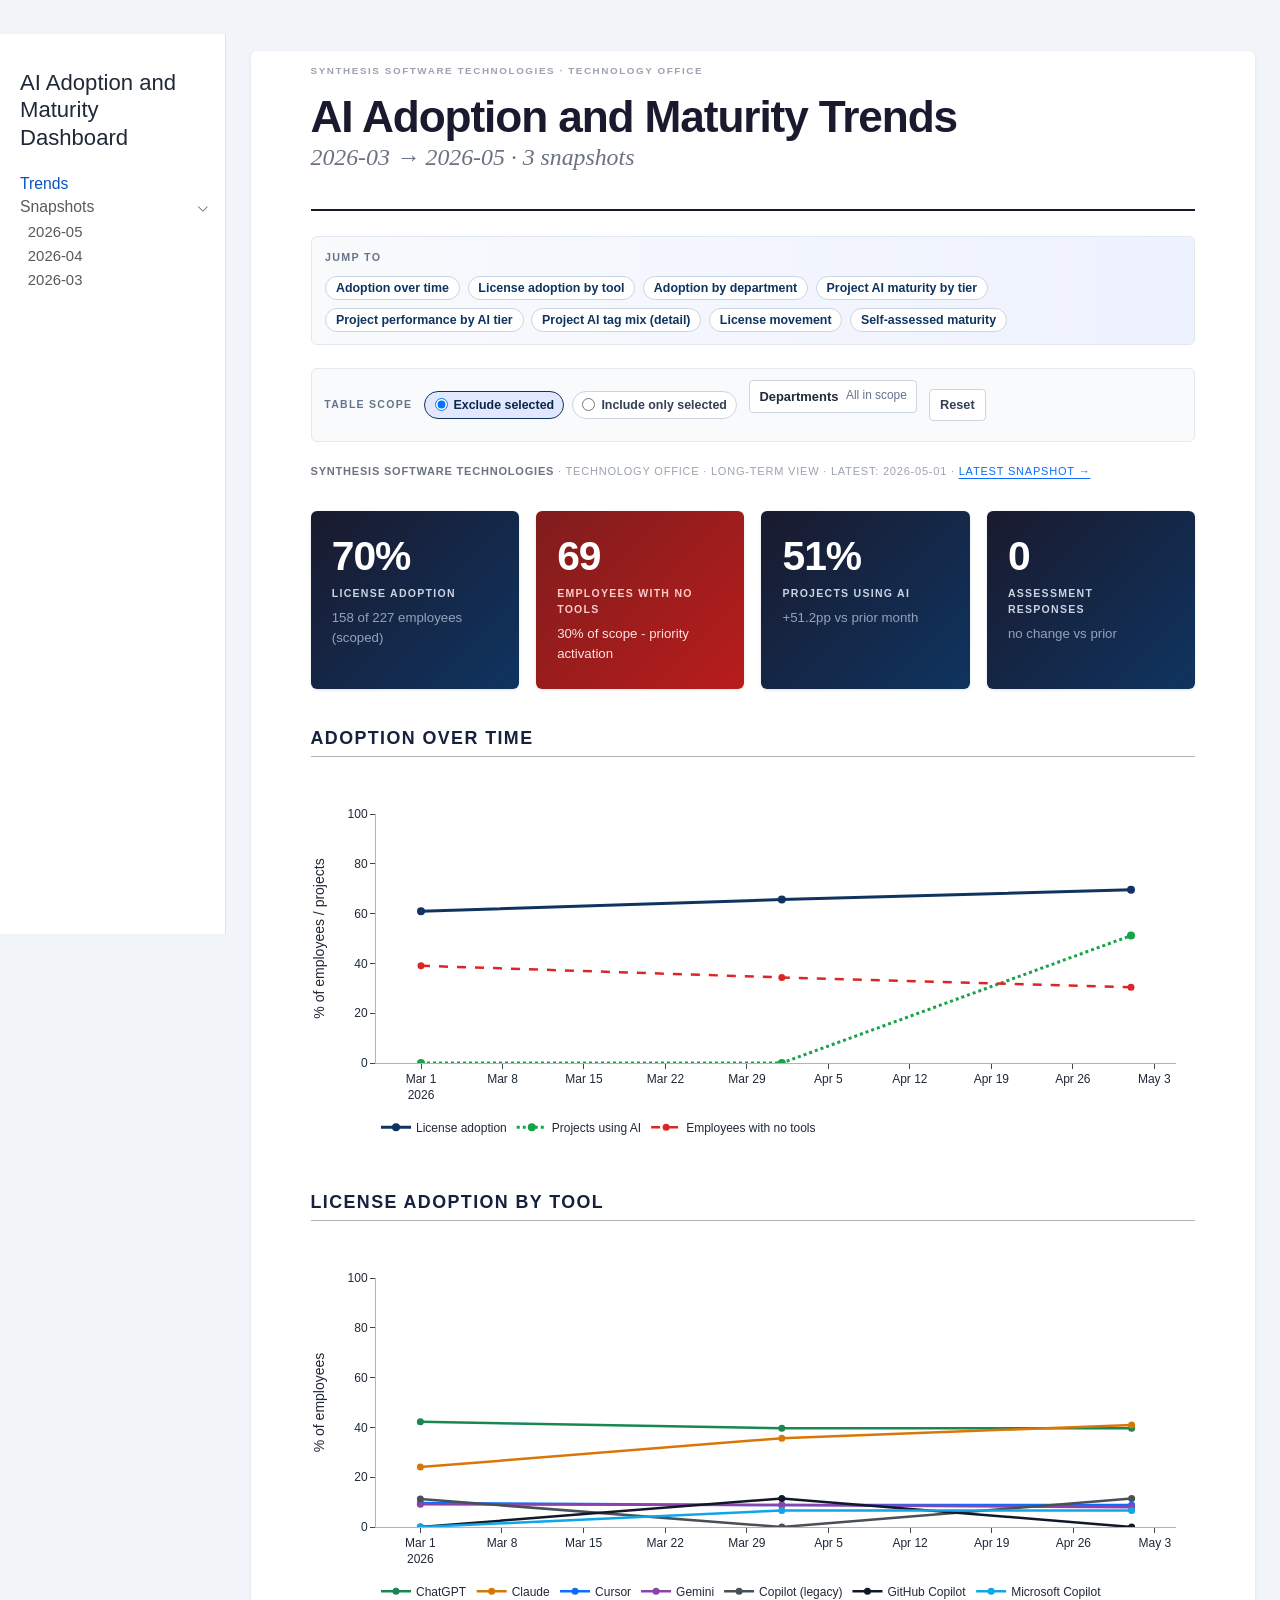
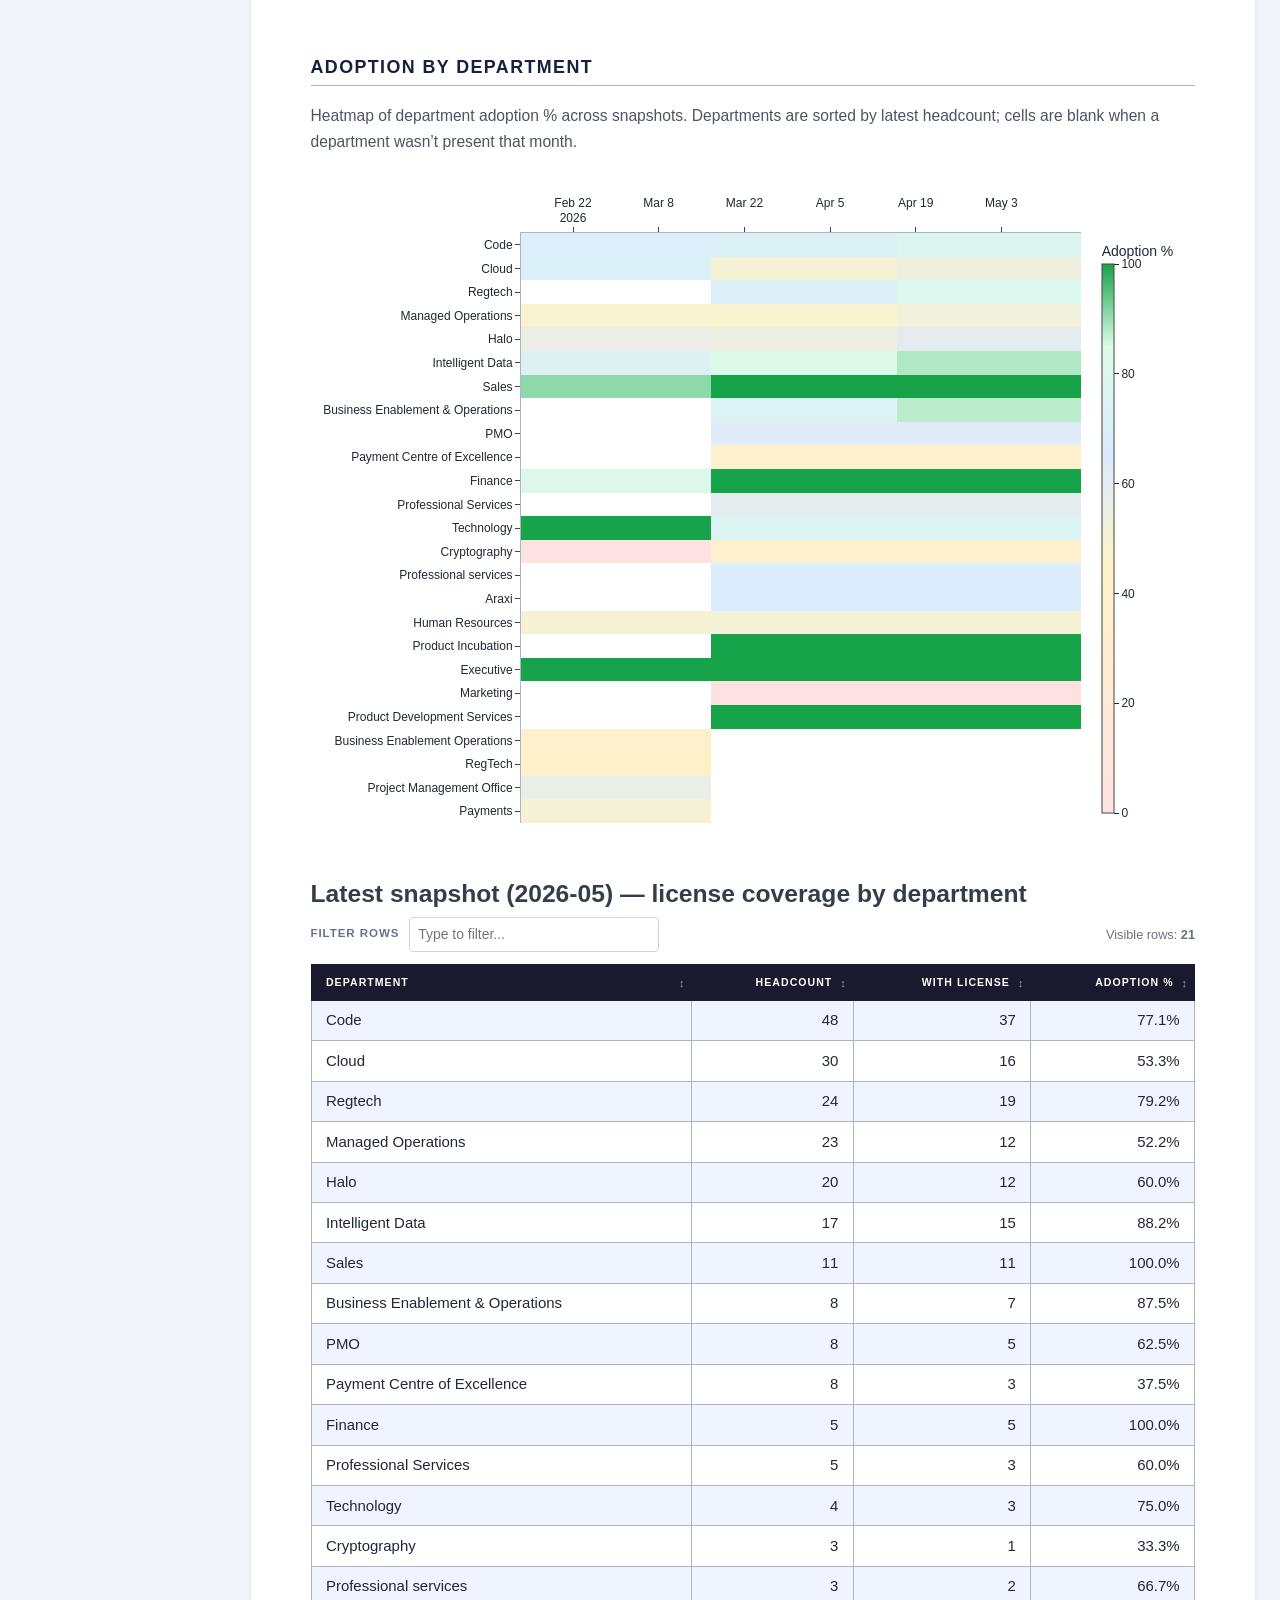
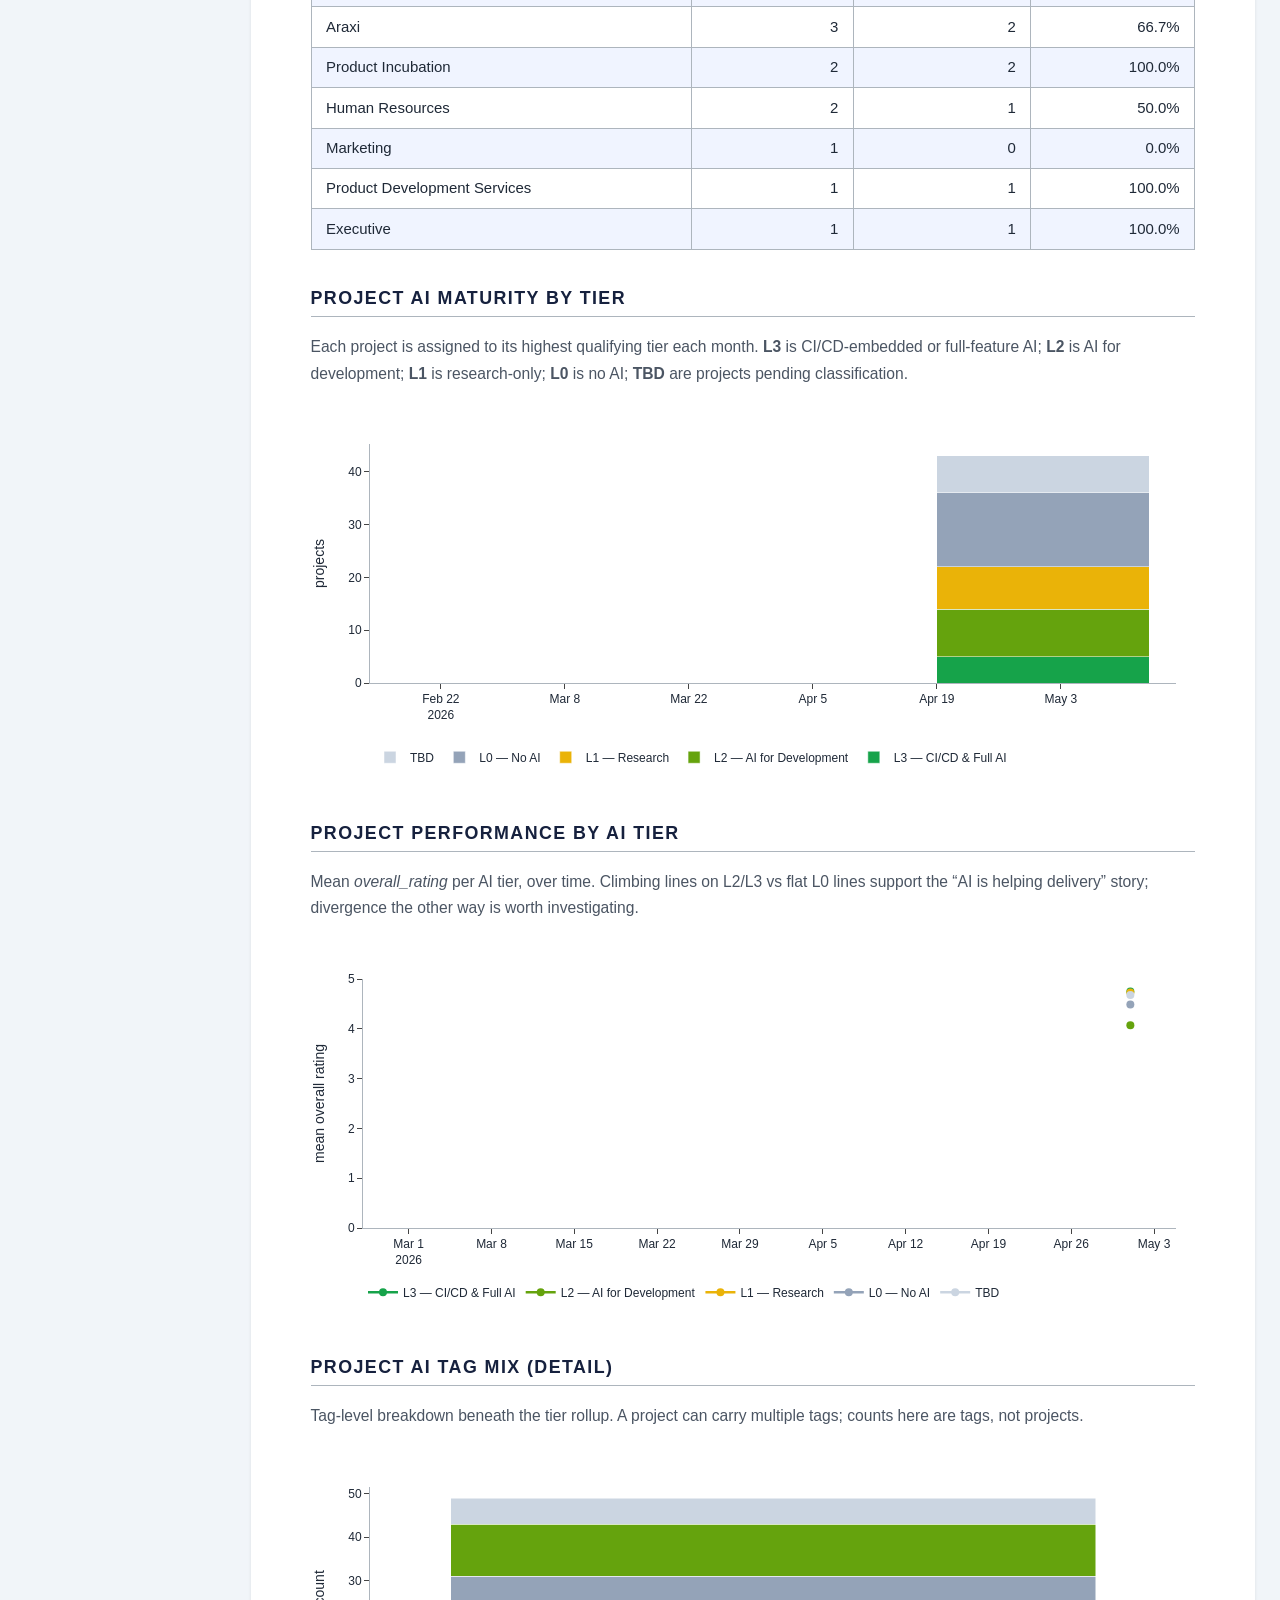
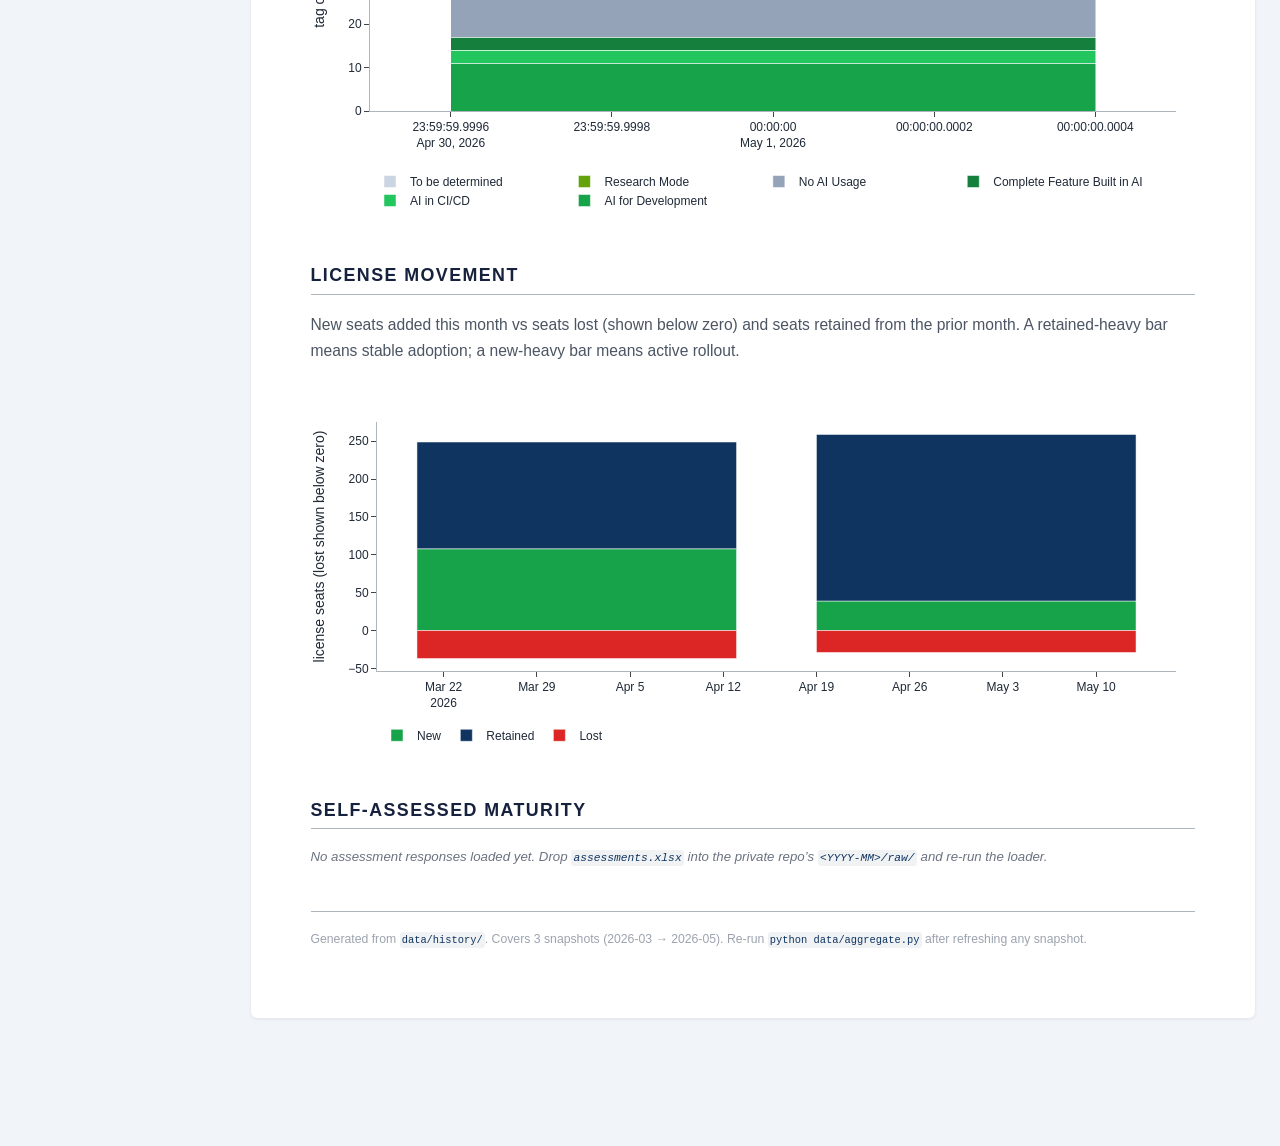
==== commit bdad7bad: "deploy: 24f94819e2f2104be9c03ccf29a022820d70dd40" ====
--- a/dashboard/index.html
+++ b/dashboard/index.html
@@ -124,12 +124,6 @@
 </li>
           <li class="sidebar-item">
   <div class="sidebar-item-container"> 
-  <a href="./snapshot-2026-04-final.html" class="sidebar-item-text sidebar-link">
- <span class="menu-text">2026-04-final</span></a>
-  </div>
-</li>
-          <li class="sidebar-item">
-  <div class="sidebar-item-container"> 
   <a href="./snapshot-2026-04.html" class="sidebar-item-text sidebar-link">
  <span class="menu-text">2026-04</span></a>
   </div>
@@ -154,7 +148,7 @@
 <header id="title-block-header" class="quarto-title-block default">
 <div class="quarto-title">
 <h1 class="title">AI Adoption and Maturity Trends</h1>
-<p class="subtitle lead">2026-03 → 2026-05 · 4 snapshots</p>
+<p class="subtitle lead">2026-03 → 2026-05 · 3 snapshots</p>
 </div>
 
 
@@ -184,7 +178,7 @@
 License adoption
 </div>
 <div class="kpi-sub">
--2.1pp vs prior month
++4.0pp vs prior month
 </div>
 </div>
 <div class="kpi kpi-alert">
@@ -195,7 +189,7 @@
 Employees with no tools
 </div>
 <div class="kpi-sub">
-+16.0 vs prior month
+-9.0 vs prior month
 </div>
 </div>
 <div class="kpi">
@@ -223,18 +217,18 @@
 </div>
 <section id="adoption-over-time" class="level2">
 <h2 class="anchored" data-anchor-id="adoption-over-time">Adoption over time</h2>
-<div>                            <div id="chart-adoption" class="plotly-graph-div" style="height:380px; width:100%;"></div>            <script>                window.PLOTLYENV=window.PLOTLYENV || {};                                if (document.getElementById("chart-adoption")) {                    Plotly.newPlot(                        "chart-adoption",                        [{"hovertemplate":"%{x}\u003cbr\u003e%{y:.1f}%\u003cextra\u003e\u003c\u002fextra\u003e","line":{"color":"#0F3460","width":3},"marker":{"size":8},"mode":"lines+markers","name":"License adoption","x":["2026-03","2026-04","2026-04-final","2026-05"],"y":[60.96,71.66,65.64,69.6],"type":"scatter"},{"hovertemplate":"%{x}\u003cbr\u003e%{y:.1f}%\u003cextra\u003e\u003c\u002fextra\u003e","line":{"color":"#16a34a","dash":"dot","width":3},"marker":{"size":8},"mode":"lines+markers","name":"Projects using AI","x":["2026-03","2026-04","2026-04-final","2026-05"],"y":[0.0,0.0,0.0,51.16],"type":"scatter"},{"hovertemplate":"%{x}\u003cbr\u003e%{y:.1f}%\u003cextra\u003e\u003c\u002fextra\u003e","line":{"color":"#dc2626","dash":"dash","width":2.5},"marker":{"size":7},"mode":"lines+markers","name":"Employees with no tools","x":["2026-03","2026-04","2026-04-final","2026-05"],"y":[39.04,28.34,34.36,30.4],"type":"scatter"}],                        {"font":{"color":"#1f2937","family":"-apple-system, BlinkMacSystemFont, Segoe UI, Roboto, sans-serif","size":12},"hoverlabel":{"bgcolor":"#1A1A2E","font":{"color":"white"}},"margin":{"b":50,"l":50,"r":20,"t":40},"paper_bgcolor":"white","plot_bgcolor":"white","template":{"data":{"barpolar":[{"marker":{"line":{"color":"white","width":0.5},"pattern":{"fillmode":"overlay","size":10,"solidity":0.2}},"type":"barpolar"}],"bar":[{"error_x":{"color":"rgb(36,36,36)"},"error_y":{"color":"rgb(36,36,36)"},"marker":{"line":{"color":"white","width":0.5},"pattern":{"fillmode":"overlay","size":10,"solidity":0.2}},"type":"bar"}],"carpet":[{"aaxis":{"endlinecolor":"rgb(36,36,36)","gridcolor":"white","linecolor":"white","minorgridcolor":"white","startlinecolor":"rgb(36,36,36)"},"baxis":{"endlinecolor":"rgb(36,36,36)","gridcolor":"white","linecolor":"white","minorgridcolor":"white","startlinecolor":"rgb(36,36,36)"},"type":"carpet"}],"choropleth":[{"colorbar":{"outlinewidth":1,"tickcolor":"rgb(36,36,36)","ticks":"outside"},"type":"choropleth"}],"contourcarpet":[{"colorbar":{"outlinewidth":1,"tickcolor":"rgb(36,36,36)","ticks":"outside"},"type":"contourcarpet"}],"contour":[{"colorbar":{"outlinewidth":1,"tickcolor":"rgb(36,36,36)","ticks":"outside"},"colorscale":[[0.0,"#440154"],[0.1111111111111111,"#482878"],[0.2222222222222222,"#3e4989"],[0.3333333333333333,"#31688e"],[0.4444444444444444,"#26828e"],[0.5555555555555556,"#1f9e89"],[0.6666666666666666,"#35b779"],[0.7777777777777778,"#6ece58"],[0.8888888888888888,"#b5de2b"],[1.0,"#fde725"]],"type":"contour"}],"heatmap":[{"colorbar":{"outlinewidth":1,"tickcolor":"rgb(36,36,36)","ticks":"outside"},"colorscale":[[0.0,"#440154"],[0.1111111111111111,"#482878"],[0.2222222222222222,"#3e4989"],[0.3333333333333333,"#31688e"],[0.4444444444444444,"#26828e"],[0.5555555555555556,"#1f9e89"],[0.6666666666666666,"#35b779"],[0.7777777777777778,"#6ece58"],[0.8888888888888888,"#b5de2b"],[1.0,"#fde725"]],"type":"heatmap"}],"histogram2dcontour":[{"colorbar":{"outlinewidth":1,"tickcolor":"rgb(36,36,36)","ticks":"outside"},"colorscale":[[0.0,"#440154"],[0.1111111111111111,"#482878"],[0.2222222222222222,"#3e4989"],[0.3333333333333333,"#31688e"],[0.4444444444444444,"#26828e"],[0.5555555555555556,"#1f9e89"],[0.6666666666666666,"#35b779"],[0.7777777777777778,"#6ece58"],[0.8888888888888888,"#b5de2b"],[1.0,"#fde725"]],"type":"histogram2dcontour"}],"histogram2d":[{"colorbar":{"outlinewidth":1,"tickcolor":"rgb(36,36,36)","ticks":"outside"},"colorscale":[[0.0,"#440154"],[0.1111111111111111,"#482878"],[0.2222222222222222,"#3e4989"],[0.3333333333333333,"#31688e"],[0.4444444444444444,"#26828e"],[0.5555555555555556,"#1f9e89"],[0.6666666666666666,"#35b779"],[0.7777777777777778,"#6ece58"],[0.8888888888888888,"#b5de2b"],[1.0,"#fde725"]],"type":"histogram2d"}],"histogram":[{"marker":{"line":{"color":"white","width":0.6}},"type":"histogram"}],"mesh3d":[{"colorbar":{"outlinewidth":1,"tickcolor":"rgb(36,36,36)","ticks":"outside"},"type":"mesh3d"}],"parcoords":[{"line":{"colorbar":{"outlinewidth":1,"tickcolor":"rgb(36,36,36)","ticks":"outside"}},"type":"parcoords"}],"pie":[{"automargin":true,"type":"pie"}],"scatter3d":[{"line":{"colorbar":{"outlinewidth":1,"tickcolor":"rgb(36,36,36)","ticks":"outside"}},"marker":{"colorbar":{"outlinewidth":1,"tickcolor":"rgb(36,36,36)","ticks":"outside"}},"type":"scatter3d"}],"scattercarpet":[{"marker":{"colorbar":{"outlinewidth":1,"tickcolor":"rgb(36,36,36)","ticks":"outside"}},"type":"scattercarpet"}],"scattergeo":[{"marker":{"colorbar":{"outlinewidth":1,"tickcolor":"rgb(36,36,36)","ticks":"outside"}},"type":"scattergeo"}],"scattergl":[{"marker":{"colorbar":{"outlinewidth":1,"tickcolor":"rgb(36,36,36)","ticks":"outside"}},"type":"scattergl"}],"scattermapbox":[{"marker":{"colorbar":{"outlinewidth":1,"tickcolor":"rgb(36,36,36)","ticks":"outside"}},"type":"scattermapbox"}],"scattermap":[{"marker":{"colorbar":{"outlinewidth":1,"tickcolor":"rgb(36,36,36)","ticks":"outside"}},"type":"scattermap"}],"scatterpolargl":[{"marker":{"colorbar":{"outlinewidth":1,"tickcolor":"rgb(36,36,36)","ticks":"outside"}},"type":"scatterpolargl"}],"scatterpolar":[{"marker":{"colorbar":{"outlinewidth":1,"tickcolor":"rgb(36,36,36)","ticks":"outside"}},"type":"scatterpolar"}],"scatter":[{"fillpattern":{"fillmode":"overlay","size":10,"solidity":0.2},"type":"scatter"}],"scatterternary":[{"marker":{"colorbar":{"outlinewidth":1,"tickcolor":"rgb(36,36,36)","ticks":"outside"}},"type":"scatterternary"}],"surface":[{"colorbar":{"outlinewidth":1,"tickcolor":"rgb(36,36,36)","ticks":"outside"},"colorscale":[[0.0,"#440154"],[0.1111111111111111,"#482878"],[0.2222222222222222,"#3e4989"],[0.3333333333333333,"#31688e"],[0.4444444444444444,"#26828e"],[0.5555555555555556,"#1f9e89"],[0.6666666666666666,"#35b779"],[0.7777777777777778,"#6ece58"],[0.8888888888888888,"#b5de2b"],[1.0,"#fde725"]],"type":"surface"}],"table":[{"cells":{"fill":{"color":"rgb(237,237,237)"},"line":{"color":"white"}},"header":{"fill":{"color":"rgb(217,217,217)"},"line":{"color":"white"}},"type":"table"}]},"layout":{"annotationdefaults":{"arrowhead":0,"arrowwidth":1},"autotypenumbers":"strict","coloraxis":{"colorbar":{"outlinewidth":1,"tickcolor":"rgb(36,36,36)","ticks":"outside"}},"colorscale":{"diverging":[[0.0,"rgb(103,0,31)"],[0.1,"rgb(178,24,43)"],[0.2,"rgb(214,96,77)"],[0.3,"rgb(244,165,130)"],[0.4,"rgb(253,219,199)"],[0.5,"rgb(247,247,247)"],[0.6,"rgb(209,229,240)"],[0.7,"rgb(146,197,222)"],[0.8,"rgb(67,147,195)"],[0.9,"rgb(33,102,172)"],[1.0,"rgb(5,48,97)"]],"sequential":[[0.0,"#440154"],[0.1111111111111111,"#482878"],[0.2222222222222222,"#3e4989"],[0.3333333333333333,"#31688e"],[0.4444444444444444,"#26828e"],[0.5555555555555556,"#1f9e89"],[0.6666666666666666,"#35b779"],[0.7777777777777778,"#6ece58"],[0.8888888888888888,"#b5de2b"],[1.0,"#fde725"]],"sequentialminus":[[0.0,"#440154"],[0.1111111111111111,"#482878"],[0.2222222222222222,"#3e4989"],[0.3333333333333333,"#31688e"],[0.4444444444444444,"#26828e"],[0.5555555555555556,"#1f9e89"],[0.6666666666666666,"#35b779"],[0.7777777777777778,"#6ece58"],[0.8888888888888888,"#b5de2b"],[1.0,"#fde725"]]},"colorway":["#1F77B4","#FF7F0E","#2CA02C","#D62728","#9467BD","#8C564B","#E377C2","#7F7F7F","#BCBD22","#17BECF"],"font":{"color":"rgb(36,36,36)"},"geo":{"bgcolor":"white","lakecolor":"white","landcolor":"white","showlakes":true,"showland":true,"subunitcolor":"white"},"hoverlabel":{"align":"left"},"hovermode":"closest","mapbox":{"style":"light"},"paper_bgcolor":"white","plot_bgcolor":"white","polar":{"angularaxis":{"gridcolor":"rgb(232,232,232)","linecolor":"rgb(36,36,36)","showgrid":false,"showline":true,"ticks":"outside"},"bgcolor":"white","radialaxis":{"gridcolor":"rgb(232,232,232)","linecolor":"rgb(36,36,36)","showgrid":false,"showline":true,"ticks":"outside"}},"scene":{"xaxis":{"backgroundcolor":"white","gridcolor":"rgb(232,232,232)","gridwidth":2,"linecolor":"rgb(36,36,36)","showbackground":true,"showgrid":false,"showline":true,"ticks":"outside","zeroline":false,"zerolinecolor":"rgb(36,36,36)"},"yaxis":{"backgroundcolor":"white","gridcolor":"rgb(232,232,232)","gridwidth":2,"linecolor":"rgb(36,36,36)","showbackground":true,"showgrid":false,"showline":true,"ticks":"outside","zeroline":false,"zerolinecolor":"rgb(36,36,36)"},"zaxis":{"backgroundcolor":"white","gridcolor":"rgb(232,232,232)","gridwidth":2,"linecolor":"rgb(36,36,36)","showbackground":true,"showgrid":false,"showline":true,"ticks":"outside","zeroline":false,"zerolinecolor":"rgb(36,36,36)"}},"shapedefaults":{"fillcolor":"black","line":{"width":0},"opacity":0.3},"ternary":{"aaxis":{"gridcolor":"rgb(232,232,232)","linecolor":"rgb(36,36,36)","showgrid":false,"showline":true,"ticks":"outside"},"baxis":{"gridcolor":"rgb(232,232,232)","linecolor":"rgb(36,36,36)","showgrid":false,"showline":true,"ticks":"outside"},"bgcolor":"white","caxis":{"gridcolor":"rgb(232,232,232)","linecolor":"rgb(36,36,36)","showgrid":false,"showline":true,"ticks":"outside"}},"title":{"x":0.05},"xaxis":{"automargin":true,"gridcolor":"rgb(232,232,232)","linecolor":"rgb(36,36,36)","showgrid":false,"showline":true,"ticks":"outside","title":{"standoff":15},"zeroline":false,"zerolinecolor":"rgb(36,36,36)"},"yaxis":{"automargin":true,"gridcolor":"rgb(232,232,232)","linecolor":"rgb(36,36,36)","showgrid":false,"showline":true,"ticks":"outside","title":{"standoff":15},"zeroline":false,"zerolinecolor":"rgb(36,36,36)"}}},"xaxis":{"linecolor":"#ADB5BD","showgrid":false},"yaxis":{"gridcolor":"#f1f5f9","linecolor":"#ADB5BD","zeroline":false,"title":{"text":"% of employees \u002f projects"},"range":[0,100]},"legend":{"orientation":"h","y":-0.2,"x":0},"title":{},"height":380},                        {"displayModeBar": false, "responsive": true}                    )                };            </script>        </div>
+<div>                            <div id="chart-adoption" class="plotly-graph-div" style="height:380px; width:100%;"></div>            <script>                window.PLOTLYENV=window.PLOTLYENV || {};                                if (document.getElementById("chart-adoption")) {                    Plotly.newPlot(                        "chart-adoption",                        [{"hovertemplate":"%{x}\u003cbr\u003e%{y:.1f}%\u003cextra\u003e\u003c\u002fextra\u003e","line":{"color":"#0F3460","width":3},"marker":{"size":8},"mode":"lines+markers","name":"License adoption","x":["2026-03","2026-04","2026-05"],"y":[60.96,65.64,69.6],"type":"scatter"},{"hovertemplate":"%{x}\u003cbr\u003e%{y:.1f}%\u003cextra\u003e\u003c\u002fextra\u003e","line":{"color":"#16a34a","dash":"dot","width":3},"marker":{"size":8},"mode":"lines+markers","name":"Projects using AI","x":["2026-03","2026-04","2026-05"],"y":[0.0,0.0,51.16],"type":"scatter"},{"hovertemplate":"%{x}\u003cbr\u003e%{y:.1f}%\u003cextra\u003e\u003c\u002fextra\u003e","line":{"color":"#dc2626","dash":"dash","width":2.5},"marker":{"size":7},"mode":"lines+markers","name":"Employees with no tools","x":["2026-03","2026-04","2026-05"],"y":[39.04,34.36,30.4],"type":"scatter"}],                        {"font":{"color":"#1f2937","family":"-apple-system, BlinkMacSystemFont, Segoe UI, Roboto, sans-serif","size":12},"hoverlabel":{"bgcolor":"#1A1A2E","font":{"color":"white"}},"margin":{"b":50,"l":50,"r":20,"t":40},"paper_bgcolor":"white","plot_bgcolor":"white","template":{"data":{"barpolar":[{"marker":{"line":{"color":"white","width":0.5},"pattern":{"fillmode":"overlay","size":10,"solidity":0.2}},"type":"barpolar"}],"bar":[{"error_x":{"color":"rgb(36,36,36)"},"error_y":{"color":"rgb(36,36,36)"},"marker":{"line":{"color":"white","width":0.5},"pattern":{"fillmode":"overlay","size":10,"solidity":0.2}},"type":"bar"}],"carpet":[{"aaxis":{"endlinecolor":"rgb(36,36,36)","gridcolor":"white","linecolor":"white","minorgridcolor":"white","startlinecolor":"rgb(36,36,36)"},"baxis":{"endlinecolor":"rgb(36,36,36)","gridcolor":"white","linecolor":"white","minorgridcolor":"white","startlinecolor":"rgb(36,36,36)"},"type":"carpet"}],"choropleth":[{"colorbar":{"outlinewidth":1,"tickcolor":"rgb(36,36,36)","ticks":"outside"},"type":"choropleth"}],"contourcarpet":[{"colorbar":{"outlinewidth":1,"tickcolor":"rgb(36,36,36)","ticks":"outside"},"type":"contourcarpet"}],"contour":[{"colorbar":{"outlinewidth":1,"tickcolor":"rgb(36,36,36)","ticks":"outside"},"colorscale":[[0.0,"#440154"],[0.1111111111111111,"#482878"],[0.2222222222222222,"#3e4989"],[0.3333333333333333,"#31688e"],[0.4444444444444444,"#26828e"],[0.5555555555555556,"#1f9e89"],[0.6666666666666666,"#35b779"],[0.7777777777777778,"#6ece58"],[0.8888888888888888,"#b5de2b"],[1.0,"#fde725"]],"type":"contour"}],"heatmap":[{"colorbar":{"outlinewidth":1,"tickcolor":"rgb(36,36,36)","ticks":"outside"},"colorscale":[[0.0,"#440154"],[0.1111111111111111,"#482878"],[0.2222222222222222,"#3e4989"],[0.3333333333333333,"#31688e"],[0.4444444444444444,"#26828e"],[0.5555555555555556,"#1f9e89"],[0.6666666666666666,"#35b779"],[0.7777777777777778,"#6ece58"],[0.8888888888888888,"#b5de2b"],[1.0,"#fde725"]],"type":"heatmap"}],"histogram2dcontour":[{"colorbar":{"outlinewidth":1,"tickcolor":"rgb(36,36,36)","ticks":"outside"},"colorscale":[[0.0,"#440154"],[0.1111111111111111,"#482878"],[0.2222222222222222,"#3e4989"],[0.3333333333333333,"#31688e"],[0.4444444444444444,"#26828e"],[0.5555555555555556,"#1f9e89"],[0.6666666666666666,"#35b779"],[0.7777777777777778,"#6ece58"],[0.8888888888888888,"#b5de2b"],[1.0,"#fde725"]],"type":"histogram2dcontour"}],"histogram2d":[{"colorbar":{"outlinewidth":1,"tickcolor":"rgb(36,36,36)","ticks":"outside"},"colorscale":[[0.0,"#440154"],[0.1111111111111111,"#482878"],[0.2222222222222222,"#3e4989"],[0.3333333333333333,"#31688e"],[0.4444444444444444,"#26828e"],[0.5555555555555556,"#1f9e89"],[0.6666666666666666,"#35b779"],[0.7777777777777778,"#6ece58"],[0.8888888888888888,"#b5de2b"],[1.0,"#fde725"]],"type":"histogram2d"}],"histogram":[{"marker":{"line":{"color":"white","width":0.6}},"type":"histogram"}],"mesh3d":[{"colorbar":{"outlinewidth":1,"tickcolor":"rgb(36,36,36)","ticks":"outside"},"type":"mesh3d"}],"parcoords":[{"line":{"colorbar":{"outlinewidth":1,"tickcolor":"rgb(36,36,36)","ticks":"outside"}},"type":"parcoords"}],"pie":[{"automargin":true,"type":"pie"}],"scatter3d":[{"line":{"colorbar":{"outlinewidth":1,"tickcolor":"rgb(36,36,36)","ticks":"outside"}},"marker":{"colorbar":{"outlinewidth":1,"tickcolor":"rgb(36,36,36)","ticks":"outside"}},"type":"scatter3d"}],"scattercarpet":[{"marker":{"colorbar":{"outlinewidth":1,"tickcolor":"rgb(36,36,36)","ticks":"outside"}},"type":"scattercarpet"}],"scattergeo":[{"marker":{"colorbar":{"outlinewidth":1,"tickcolor":"rgb(36,36,36)","ticks":"outside"}},"type":"scattergeo"}],"scattergl":[{"marker":{"colorbar":{"outlinewidth":1,"tickcolor":"rgb(36,36,36)","ticks":"outside"}},"type":"scattergl"}],"scattermapbox":[{"marker":{"colorbar":{"outlinewidth":1,"tickcolor":"rgb(36,36,36)","ticks":"outside"}},"type":"scattermapbox"}],"scattermap":[{"marker":{"colorbar":{"outlinewidth":1,"tickcolor":"rgb(36,36,36)","ticks":"outside"}},"type":"scattermap"}],"scatterpolargl":[{"marker":{"colorbar":{"outlinewidth":1,"tickcolor":"rgb(36,36,36)","ticks":"outside"}},"type":"scatterpolargl"}],"scatterpolar":[{"marker":{"colorbar":{"outlinewidth":1,"tickcolor":"rgb(36,36,36)","ticks":"outside"}},"type":"scatterpolar"}],"scatter":[{"fillpattern":{"fillmode":"overlay","size":10,"solidity":0.2},"type":"scatter"}],"scatterternary":[{"marker":{"colorbar":{"outlinewidth":1,"tickcolor":"rgb(36,36,36)","ticks":"outside"}},"type":"scatterternary"}],"surface":[{"colorbar":{"outlinewidth":1,"tickcolor":"rgb(36,36,36)","ticks":"outside"},"colorscale":[[0.0,"#440154"],[0.1111111111111111,"#482878"],[0.2222222222222222,"#3e4989"],[0.3333333333333333,"#31688e"],[0.4444444444444444,"#26828e"],[0.5555555555555556,"#1f9e89"],[0.6666666666666666,"#35b779"],[0.7777777777777778,"#6ece58"],[0.8888888888888888,"#b5de2b"],[1.0,"#fde725"]],"type":"surface"}],"table":[{"cells":{"fill":{"color":"rgb(237,237,237)"},"line":{"color":"white"}},"header":{"fill":{"color":"rgb(217,217,217)"},"line":{"color":"white"}},"type":"table"}]},"layout":{"annotationdefaults":{"arrowhead":0,"arrowwidth":1},"autotypenumbers":"strict","coloraxis":{"colorbar":{"outlinewidth":1,"tickcolor":"rgb(36,36,36)","ticks":"outside"}},"colorscale":{"diverging":[[0.0,"rgb(103,0,31)"],[0.1,"rgb(178,24,43)"],[0.2,"rgb(214,96,77)"],[0.3,"rgb(244,165,130)"],[0.4,"rgb(253,219,199)"],[0.5,"rgb(247,247,247)"],[0.6,"rgb(209,229,240)"],[0.7,"rgb(146,197,222)"],[0.8,"rgb(67,147,195)"],[0.9,"rgb(33,102,172)"],[1.0,"rgb(5,48,97)"]],"sequential":[[0.0,"#440154"],[0.1111111111111111,"#482878"],[0.2222222222222222,"#3e4989"],[0.3333333333333333,"#31688e"],[0.4444444444444444,"#26828e"],[0.5555555555555556,"#1f9e89"],[0.6666666666666666,"#35b779"],[0.7777777777777778,"#6ece58"],[0.8888888888888888,"#b5de2b"],[1.0,"#fde725"]],"sequentialminus":[[0.0,"#440154"],[0.1111111111111111,"#482878"],[0.2222222222222222,"#3e4989"],[0.3333333333333333,"#31688e"],[0.4444444444444444,"#26828e"],[0.5555555555555556,"#1f9e89"],[0.6666666666666666,"#35b779"],[0.7777777777777778,"#6ece58"],[0.8888888888888888,"#b5de2b"],[1.0,"#fde725"]]},"colorway":["#1F77B4","#FF7F0E","#2CA02C","#D62728","#9467BD","#8C564B","#E377C2","#7F7F7F","#BCBD22","#17BECF"],"font":{"color":"rgb(36,36,36)"},"geo":{"bgcolor":"white","lakecolor":"white","landcolor":"white","showlakes":true,"showland":true,"subunitcolor":"white"},"hoverlabel":{"align":"left"},"hovermode":"closest","mapbox":{"style":"light"},"paper_bgcolor":"white","plot_bgcolor":"white","polar":{"angularaxis":{"gridcolor":"rgb(232,232,232)","linecolor":"rgb(36,36,36)","showgrid":false,"showline":true,"ticks":"outside"},"bgcolor":"white","radialaxis":{"gridcolor":"rgb(232,232,232)","linecolor":"rgb(36,36,36)","showgrid":false,"showline":true,"ticks":"outside"}},"scene":{"xaxis":{"backgroundcolor":"white","gridcolor":"rgb(232,232,232)","gridwidth":2,"linecolor":"rgb(36,36,36)","showbackground":true,"showgrid":false,"showline":true,"ticks":"outside","zeroline":false,"zerolinecolor":"rgb(36,36,36)"},"yaxis":{"backgroundcolor":"white","gridcolor":"rgb(232,232,232)","gridwidth":2,"linecolor":"rgb(36,36,36)","showbackground":true,"showgrid":false,"showline":true,"ticks":"outside","zeroline":false,"zerolinecolor":"rgb(36,36,36)"},"zaxis":{"backgroundcolor":"white","gridcolor":"rgb(232,232,232)","gridwidth":2,"linecolor":"rgb(36,36,36)","showbackground":true,"showgrid":false,"showline":true,"ticks":"outside","zeroline":false,"zerolinecolor":"rgb(36,36,36)"}},"shapedefaults":{"fillcolor":"black","line":{"width":0},"opacity":0.3},"ternary":{"aaxis":{"gridcolor":"rgb(232,232,232)","linecolor":"rgb(36,36,36)","showgrid":false,"showline":true,"ticks":"outside"},"baxis":{"gridcolor":"rgb(232,232,232)","linecolor":"rgb(36,36,36)","showgrid":false,"showline":true,"ticks":"outside"},"bgcolor":"white","caxis":{"gridcolor":"rgb(232,232,232)","linecolor":"rgb(36,36,36)","showgrid":false,"showline":true,"ticks":"outside"}},"title":{"x":0.05},"xaxis":{"automargin":true,"gridcolor":"rgb(232,232,232)","linecolor":"rgb(36,36,36)","showgrid":false,"showline":true,"ticks":"outside","title":{"standoff":15},"zeroline":false,"zerolinecolor":"rgb(36,36,36)"},"yaxis":{"automargin":true,"gridcolor":"rgb(232,232,232)","linecolor":"rgb(36,36,36)","showgrid":false,"showline":true,"ticks":"outside","title":{"standoff":15},"zeroline":false,"zerolinecolor":"rgb(36,36,36)"}}},"xaxis":{"linecolor":"#ADB5BD","showgrid":false},"yaxis":{"gridcolor":"#f1f5f9","linecolor":"#ADB5BD","zeroline":false,"title":{"text":"% of employees \u002f projects"},"range":[0,100]},"legend":{"orientation":"h","y":-0.2,"x":0},"title":{},"height":380},                        {"displayModeBar": false, "responsive": true}                    )                };            </script>        </div>
 </section>
 <section id="license-adoption-by-tool" class="level2">
 <h2 class="anchored" data-anchor-id="license-adoption-by-tool">License adoption by tool</h2>
-<div>                            <div id="chart-tools" class="plotly-graph-div" style="height:380px; width:100%;"></div>            <script>                window.PLOTLYENV=window.PLOTLYENV || {};                                if (document.getElementById("chart-tools")) {                    Plotly.newPlot(                        "chart-tools",                        [{"hovertemplate":"ChatGPT\u003cbr\u003e%{x}: %{y:.1f}%\u003cextra\u003e\u003c\u002fextra\u003e","line":{"color":"#198754","width":2.5},"marker":{"size":7},"mode":"lines+markers","name":"ChatGPT","x":["2026-03","2026-04","2026-04-final","2026-05"],"y":[42.25,45.45,39.65,39.65],"type":"scatter"},{"hovertemplate":"Claude\u003cbr\u003e%{x}: %{y:.1f}%\u003cextra\u003e\u003c\u002fextra\u003e","line":{"color":"#D97706","width":2.5},"marker":{"size":7},"mode":"lines+markers","name":"Claude","x":["2026-03","2026-04","2026-04-final","2026-05"],"y":[24.06,37.43,35.68,40.97],"type":"scatter"},{"hovertemplate":"Cursor\u003cbr\u003e%{x}: %{y:.1f}%\u003cextra\u003e\u003c\u002fextra\u003e","line":{"color":"#0D6EFD","width":2.5},"marker":{"size":7},"mode":"lines+markers","name":"Cursor","x":["2026-03","2026-04","2026-04-final","2026-05"],"y":[9.63,10.16,8.81,8.81],"type":"scatter"},{"hovertemplate":"Gemini\u003cbr\u003e%{x}: %{y:.1f}%\u003cextra\u003e\u003c\u002fextra\u003e","line":{"color":"#8B44AC","width":2.5},"marker":{"size":7},"mode":"lines+markers","name":"Gemini","x":["2026-03","2026-04","2026-04-final","2026-05"],"y":[9.09,9.09,8.81,7.93],"type":"scatter"},{"hovertemplate":"Copilot (legacy)\u003cbr\u003e%{x}: %{y:.1f}%\u003cextra\u003e\u003c\u002fextra\u003e","line":{"color":"#495057","width":2.5},"marker":{"size":7},"mode":"lines+markers","name":"Copilot (legacy)","x":["2026-03","2026-04","2026-04-final","2026-05"],"y":[11.23,13.37,0.0,11.45],"type":"scatter"},{"hovertemplate":"GitHub Copilot\u003cbr\u003e%{x}: %{y:.1f}%\u003cextra\u003e\u003c\u002fextra\u003e","line":{"color":"#111827","width":2.5},"marker":{"size":7},"mode":"lines+markers","name":"GitHub Copilot","x":["2026-03","2026-04","2026-04-final","2026-05"],"y":[0.0,0.0,11.45,0.0],"type":"scatter"},{"hovertemplate":"Microsoft Copilot\u003cbr\u003e%{x}: %{y:.1f}%\u003cextra\u003e\u003c\u002fextra\u003e","line":{"color":"#0EA5E9","width":2.5},"marker":{"size":7},"mode":"lines+markers","name":"Microsoft Copilot","x":["2026-03","2026-04","2026-04-final","2026-05"],"y":[0.0,0.0,6.61,6.61],"type":"scatter"}],                        {"font":{"color":"#1f2937","family":"-apple-system, BlinkMacSystemFont, Segoe UI, Roboto, sans-serif","size":12},"hoverlabel":{"bgcolor":"#1A1A2E","font":{"color":"white"}},"margin":{"b":50,"l":50,"r":20,"t":40},"paper_bgcolor":"white","plot_bgcolor":"white","template":{"data":{"barpolar":[{"marker":{"line":{"color":"white","width":0.5},"pattern":{"fillmode":"overlay","size":10,"solidity":0.2}},"type":"barpolar"}],"bar":[{"error_x":{"color":"rgb(36,36,36)"},"error_y":{"color":"rgb(36,36,36)"},"marker":{"line":{"color":"white","width":0.5},"pattern":{"fillmode":"overlay","size":10,"solidity":0.2}},"type":"bar"}],"carpet":[{"aaxis":{"endlinecolor":"rgb(36,36,36)","gridcolor":"white","linecolor":"white","minorgridcolor":"white","startlinecolor":"rgb(36,36,36)"},"baxis":{"endlinecolor":"rgb(36,36,36)","gridcolor":"white","linecolor":"white","minorgridcolor":"white","startlinecolor":"rgb(36,36,36)"},"type":"carpet"}],"choropleth":[{"colorbar":{"outlinewidth":1,"tickcolor":"rgb(36,36,36)","ticks":"outside"},"type":"choropleth"}],"contourcarpet":[{"colorbar":{"outlinewidth":1,"tickcolor":"rgb(36,36,36)","ticks":"outside"},"type":"contourcarpet"}],"contour":[{"colorbar":{"outlinewidth":1,"tickcolor":"rgb(36,36,36)","ticks":"outside"},"colorscale":[[0.0,"#440154"],[0.1111111111111111,"#482878"],[0.2222222222222222,"#3e4989"],[0.3333333333333333,"#31688e"],[0.4444444444444444,"#26828e"],[0.5555555555555556,"#1f9e89"],[0.6666666666666666,"#35b779"],[0.7777777777777778,"#6ece58"],[0.8888888888888888,"#b5de2b"],[1.0,"#fde725"]],"type":"contour"}],"heatmap":[{"colorbar":{"outlinewidth":1,"tickcolor":"rgb(36,36,36)","ticks":"outside"},"colorscale":[[0.0,"#440154"],[0.1111111111111111,"#482878"],[0.2222222222222222,"#3e4989"],[0.3333333333333333,"#31688e"],[0.4444444444444444,"#26828e"],[0.5555555555555556,"#1f9e89"],[0.6666666666666666,"#35b779"],[0.7777777777777778,"#6ece58"],[0.8888888888888888,"#b5de2b"],[1.0,"#fde725"]],"type":"heatmap"}],"histogram2dcontour":[{"colorbar":{"outlinewidth":1,"tickcolor":"rgb(36,36,36)","ticks":"outside"},"colorscale":[[0.0,"#440154"],[0.1111111111111111,"#482878"],[0.2222222222222222,"#3e4989"],[0.3333333333333333,"#31688e"],[0.4444444444444444,"#26828e"],[0.5555555555555556,"#1f9e89"],[0.6666666666666666,"#35b779"],[0.7777777777777778,"#6ece58"],[0.8888888888888888,"#b5de2b"],[1.0,"#fde725"]],"type":"histogram2dcontour"}],"histogram2d":[{"colorbar":{"outlinewidth":1,"tickcolor":"rgb(36,36,36)","ticks":"outside"},"colorscale":[[0.0,"#440154"],[0.1111111111111111,"#482878"],[0.2222222222222222,"#3e4989"],[0.3333333333333333,"#31688e"],[0.4444444444444444,"#26828e"],[0.5555555555555556,"#1f9e89"],[0.6666666666666666,"#35b779"],[0.7777777777777778,"#6ece58"],[0.8888888888888888,"#b5de2b"],[1.0,"#fde725"]],"type":"histogram2d"}],"histogram":[{"marker":{"line":{"color":"white","width":0.6}},"type":"histogram"}],"mesh3d":[{"colorbar":{"outlinewidth":1,"tickcolor":"rgb(36,36,36)","ticks":"outside"},"type":"mesh3d"}],"parcoords":[{"line":{"colorbar":{"outlinewidth":1,"tickcolor":"rgb(36,36,36)","ticks":"outside"}},"type":"parcoords"}],"pie":[{"automargin":true,"type":"pie"}],"scatter3d":[{"line":{"colorbar":{"outlinewidth":1,"tickcolor":"rgb(36,36,36)","ticks":"outside"}},"marker":{"colorbar":{"outlinewidth":1,"tickcolor":"rgb(36,36,36)","ticks":"outside"}},"type":"scatter3d"}],"scattercarpet":[{"marker":{"colorbar":{"outlinewidth":1,"tickcolor":"rgb(36,36,36)","ticks":"outside"}},"type":"scattercarpet"}],"scattergeo":[{"marker":{"colorbar":{"outlinewidth":1,"tickcolor":"rgb(36,36,36)","ticks":"outside"}},"type":"scattergeo"}],"scattergl":[{"marker":{"colorbar":{"outlinewidth":1,"tickcolor":"rgb(36,36,36)","ticks":"outside"}},"type":"scattergl"}],"scattermapbox":[{"marker":{"colorbar":{"outlinewidth":1,"tickcolor":"rgb(36,36,36)","ticks":"outside"}},"type":"scattermapbox"}],"scattermap":[{"marker":{"colorbar":{"outlinewidth":1,"tickcolor":"rgb(36,36,36)","ticks":"outside"}},"type":"scattermap"}],"scatterpolargl":[{"marker":{"colorbar":{"outlinewidth":1,"tickcolor":"rgb(36,36,36)","ticks":"outside"}},"type":"scatterpolargl"}],"scatterpolar":[{"marker":{"colorbar":{"outlinewidth":1,"tickcolor":"rgb(36,36,36)","ticks":"outside"}},"type":"scatterpolar"}],"scatter":[{"fillpattern":{"fillmode":"overlay","size":10,"solidity":0.2},"type":"scatter"}],"scatterternary":[{"marker":{"colorbar":{"outlinewidth":1,"tickcolor":"rgb(36,36,36)","ticks":"outside"}},"type":"scatterternary"}],"surface":[{"colorbar":{"outlinewidth":1,"tickcolor":"rgb(36,36,36)","ticks":"outside"},"colorscale":[[0.0,"#440154"],[0.1111111111111111,"#482878"],[0.2222222222222222,"#3e4989"],[0.3333333333333333,"#31688e"],[0.4444444444444444,"#26828e"],[0.5555555555555556,"#1f9e89"],[0.6666666666666666,"#35b779"],[0.7777777777777778,"#6ece58"],[0.8888888888888888,"#b5de2b"],[1.0,"#fde725"]],"type":"surface"}],"table":[{"cells":{"fill":{"color":"rgb(237,237,237)"},"line":{"color":"white"}},"header":{"fill":{"color":"rgb(217,217,217)"},"line":{"color":"white"}},"type":"table"}]},"layout":{"annotationdefaults":{"arrowhead":0,"arrowwidth":1},"autotypenumbers":"strict","coloraxis":{"colorbar":{"outlinewidth":1,"tickcolor":"rgb(36,36,36)","ticks":"outside"}},"colorscale":{"diverging":[[0.0,"rgb(103,0,31)"],[0.1,"rgb(178,24,43)"],[0.2,"rgb(214,96,77)"],[0.3,"rgb(244,165,130)"],[0.4,"rgb(253,219,199)"],[0.5,"rgb(247,247,247)"],[0.6,"rgb(209,229,240)"],[0.7,"rgb(146,197,222)"],[0.8,"rgb(67,147,195)"],[0.9,"rgb(33,102,172)"],[1.0,"rgb(5,48,97)"]],"sequential":[[0.0,"#440154"],[0.1111111111111111,"#482878"],[0.2222222222222222,"#3e4989"],[0.3333333333333333,"#31688e"],[0.4444444444444444,"#26828e"],[0.5555555555555556,"#1f9e89"],[0.6666666666666666,"#35b779"],[0.7777777777777778,"#6ece58"],[0.8888888888888888,"#b5de2b"],[1.0,"#fde725"]],"sequentialminus":[[0.0,"#440154"],[0.1111111111111111,"#482878"],[0.2222222222222222,"#3e4989"],[0.3333333333333333,"#31688e"],[0.4444444444444444,"#26828e"],[0.5555555555555556,"#1f9e89"],[0.6666666666666666,"#35b779"],[0.7777777777777778,"#6ece58"],[0.8888888888888888,"#b5de2b"],[1.0,"#fde725"]]},"colorway":["#1F77B4","#FF7F0E","#2CA02C","#D62728","#9467BD","#8C564B","#E377C2","#7F7F7F","#BCBD22","#17BECF"],"font":{"color":"rgb(36,36,36)"},"geo":{"bgcolor":"white","lakecolor":"white","landcolor":"white","showlakes":true,"showland":true,"subunitcolor":"white"},"hoverlabel":{"align":"left"},"hovermode":"closest","mapbox":{"style":"light"},"paper_bgcolor":"white","plot_bgcolor":"white","polar":{"angularaxis":{"gridcolor":"rgb(232,232,232)","linecolor":"rgb(36,36,36)","showgrid":false,"showline":true,"ticks":"outside"},"bgcolor":"white","radialaxis":{"gridcolor":"rgb(232,232,232)","linecolor":"rgb(36,36,36)","showgrid":false,"showline":true,"ticks":"outside"}},"scene":{"xaxis":{"backgroundcolor":"white","gridcolor":"rgb(232,232,232)","gridwidth":2,"linecolor":"rgb(36,36,36)","showbackground":true,"showgrid":false,"showline":true,"ticks":"outside","zeroline":false,"zerolinecolor":"rgb(36,36,36)"},"yaxis":{"backgroundcolor":"white","gridcolor":"rgb(232,232,232)","gridwidth":2,"linecolor":"rgb(36,36,36)","showbackground":true,"showgrid":false,"showline":true,"ticks":"outside","zeroline":false,"zerolinecolor":"rgb(36,36,36)"},"zaxis":{"backgroundcolor":"white","gridcolor":"rgb(232,232,232)","gridwidth":2,"linecolor":"rgb(36,36,36)","showbackground":true,"showgrid":false,"showline":true,"ticks":"outside","zeroline":false,"zerolinecolor":"rgb(36,36,36)"}},"shapedefaults":{"fillcolor":"black","line":{"width":0},"opacity":0.3},"ternary":{"aaxis":{"gridcolor":"rgb(232,232,232)","linecolor":"rgb(36,36,36)","showgrid":false,"showline":true,"ticks":"outside"},"baxis":{"gridcolor":"rgb(232,232,232)","linecolor":"rgb(36,36,36)","showgrid":false,"showline":true,"ticks":"outside"},"bgcolor":"white","caxis":{"gridcolor":"rgb(232,232,232)","linecolor":"rgb(36,36,36)","showgrid":false,"showline":true,"ticks":"outside"}},"title":{"x":0.05},"xaxis":{"automargin":true,"gridcolor":"rgb(232,232,232)","linecolor":"rgb(36,36,36)","showgrid":false,"showline":true,"ticks":"outside","title":{"standoff":15},"zeroline":false,"zerolinecolor":"rgb(36,36,36)"},"yaxis":{"automargin":true,"gridcolor":"rgb(232,232,232)","linecolor":"rgb(36,36,36)","showgrid":false,"showline":true,"ticks":"outside","title":{"standoff":15},"zeroline":false,"zerolinecolor":"rgb(36,36,36)"}}},"xaxis":{"linecolor":"#ADB5BD","showgrid":false},"yaxis":{"gridcolor":"#f1f5f9","linecolor":"#ADB5BD","zeroline":false,"title":{"text":"% of employees"},"range":[0,100]},"legend":{"orientation":"h","y":-0.2,"x":0},"height":380},                        {"displayModeBar": false, "responsive": true}                    )                };            </script>        </div>
+<div>                            <div id="chart-tools" class="plotly-graph-div" style="height:380px; width:100%;"></div>            <script>                window.PLOTLYENV=window.PLOTLYENV || {};                                if (document.getElementById("chart-tools")) {                    Plotly.newPlot(                        "chart-tools",                        [{"hovertemplate":"ChatGPT\u003cbr\u003e%{x}: %{y:.1f}%\u003cextra\u003e\u003c\u002fextra\u003e","line":{"color":"#198754","width":2.5},"marker":{"size":7},"mode":"lines+markers","name":"ChatGPT","x":["2026-03","2026-04","2026-05"],"y":[42.25,39.65,39.65],"type":"scatter"},{"hovertemplate":"Claude\u003cbr\u003e%{x}: %{y:.1f}%\u003cextra\u003e\u003c\u002fextra\u003e","line":{"color":"#D97706","width":2.5},"marker":{"size":7},"mode":"lines+markers","name":"Claude","x":["2026-03","2026-04","2026-05"],"y":[24.06,35.68,40.97],"type":"scatter"},{"hovertemplate":"Cursor\u003cbr\u003e%{x}: %{y:.1f}%\u003cextra\u003e\u003c\u002fextra\u003e","line":{"color":"#0D6EFD","width":2.5},"marker":{"size":7},"mode":"lines+markers","name":"Cursor","x":["2026-03","2026-04","2026-05"],"y":[9.63,8.81,8.81],"type":"scatter"},{"hovertemplate":"Gemini\u003cbr\u003e%{x}: %{y:.1f}%\u003cextra\u003e\u003c\u002fextra\u003e","line":{"color":"#8B44AC","width":2.5},"marker":{"size":7},"mode":"lines+markers","name":"Gemini","x":["2026-03","2026-04","2026-05"],"y":[9.09,8.81,7.93],"type":"scatter"},{"hovertemplate":"Copilot (legacy)\u003cbr\u003e%{x}: %{y:.1f}%\u003cextra\u003e\u003c\u002fextra\u003e","line":{"color":"#495057","width":2.5},"marker":{"size":7},"mode":"lines+markers","name":"Copilot (legacy)","x":["2026-03","2026-04","2026-05"],"y":[11.23,0.0,11.45],"type":"scatter"},{"hovertemplate":"GitHub Copilot\u003cbr\u003e%{x}: %{y:.1f}%\u003cextra\u003e\u003c\u002fextra\u003e","line":{"color":"#111827","width":2.5},"marker":{"size":7},"mode":"lines+markers","name":"GitHub Copilot","x":["2026-03","2026-04","2026-05"],"y":[0.0,11.45,0.0],"type":"scatter"},{"hovertemplate":"Microsoft Copilot\u003cbr\u003e%{x}: %{y:.1f}%\u003cextra\u003e\u003c\u002fextra\u003e","line":{"color":"#0EA5E9","width":2.5},"marker":{"size":7},"mode":"lines+markers","name":"Microsoft Copilot","x":["2026-03","2026-04","2026-05"],"y":[0.0,6.61,6.61],"type":"scatter"}],                        {"font":{"color":"#1f2937","family":"-apple-system, BlinkMacSystemFont, Segoe UI, Roboto, sans-serif","size":12},"hoverlabel":{"bgcolor":"#1A1A2E","font":{"color":"white"}},"margin":{"b":50,"l":50,"r":20,"t":40},"paper_bgcolor":"white","plot_bgcolor":"white","template":{"data":{"barpolar":[{"marker":{"line":{"color":"white","width":0.5},"pattern":{"fillmode":"overlay","size":10,"solidity":0.2}},"type":"barpolar"}],"bar":[{"error_x":{"color":"rgb(36,36,36)"},"error_y":{"color":"rgb(36,36,36)"},"marker":{"line":{"color":"white","width":0.5},"pattern":{"fillmode":"overlay","size":10,"solidity":0.2}},"type":"bar"}],"carpet":[{"aaxis":{"endlinecolor":"rgb(36,36,36)","gridcolor":"white","linecolor":"white","minorgridcolor":"white","startlinecolor":"rgb(36,36,36)"},"baxis":{"endlinecolor":"rgb(36,36,36)","gridcolor":"white","linecolor":"white","minorgridcolor":"white","startlinecolor":"rgb(36,36,36)"},"type":"carpet"}],"choropleth":[{"colorbar":{"outlinewidth":1,"tickcolor":"rgb(36,36,36)","ticks":"outside"},"type":"choropleth"}],"contourcarpet":[{"colorbar":{"outlinewidth":1,"tickcolor":"rgb(36,36,36)","ticks":"outside"},"type":"contourcarpet"}],"contour":[{"colorbar":{"outlinewidth":1,"tickcolor":"rgb(36,36,36)","ticks":"outside"},"colorscale":[[0.0,"#440154"],[0.1111111111111111,"#482878"],[0.2222222222222222,"#3e4989"],[0.3333333333333333,"#31688e"],[0.4444444444444444,"#26828e"],[0.5555555555555556,"#1f9e89"],[0.6666666666666666,"#35b779"],[0.7777777777777778,"#6ece58"],[0.8888888888888888,"#b5de2b"],[1.0,"#fde725"]],"type":"contour"}],"heatmap":[{"colorbar":{"outlinewidth":1,"tickcolor":"rgb(36,36,36)","ticks":"outside"},"colorscale":[[0.0,"#440154"],[0.1111111111111111,"#482878"],[0.2222222222222222,"#3e4989"],[0.3333333333333333,"#31688e"],[0.4444444444444444,"#26828e"],[0.5555555555555556,"#1f9e89"],[0.6666666666666666,"#35b779"],[0.7777777777777778,"#6ece58"],[0.8888888888888888,"#b5de2b"],[1.0,"#fde725"]],"type":"heatmap"}],"histogram2dcontour":[{"colorbar":{"outlinewidth":1,"tickcolor":"rgb(36,36,36)","ticks":"outside"},"colorscale":[[0.0,"#440154"],[0.1111111111111111,"#482878"],[0.2222222222222222,"#3e4989"],[0.3333333333333333,"#31688e"],[0.4444444444444444,"#26828e"],[0.5555555555555556,"#1f9e89"],[0.6666666666666666,"#35b779"],[0.7777777777777778,"#6ece58"],[0.8888888888888888,"#b5de2b"],[1.0,"#fde725"]],"type":"histogram2dcontour"}],"histogram2d":[{"colorbar":{"outlinewidth":1,"tickcolor":"rgb(36,36,36)","ticks":"outside"},"colorscale":[[0.0,"#440154"],[0.1111111111111111,"#482878"],[0.2222222222222222,"#3e4989"],[0.3333333333333333,"#31688e"],[0.4444444444444444,"#26828e"],[0.5555555555555556,"#1f9e89"],[0.6666666666666666,"#35b779"],[0.7777777777777778,"#6ece58"],[0.8888888888888888,"#b5de2b"],[1.0,"#fde725"]],"type":"histogram2d"}],"histogram":[{"marker":{"line":{"color":"white","width":0.6}},"type":"histogram"}],"mesh3d":[{"colorbar":{"outlinewidth":1,"tickcolor":"rgb(36,36,36)","ticks":"outside"},"type":"mesh3d"}],"parcoords":[{"line":{"colorbar":{"outlinewidth":1,"tickcolor":"rgb(36,36,36)","ticks":"outside"}},"type":"parcoords"}],"pie":[{"automargin":true,"type":"pie"}],"scatter3d":[{"line":{"colorbar":{"outlinewidth":1,"tickcolor":"rgb(36,36,36)","ticks":"outside"}},"marker":{"colorbar":{"outlinewidth":1,"tickcolor":"rgb(36,36,36)","ticks":"outside"}},"type":"scatter3d"}],"scattercarpet":[{"marker":{"colorbar":{"outlinewidth":1,"tickcolor":"rgb(36,36,36)","ticks":"outside"}},"type":"scattercarpet"}],"scattergeo":[{"marker":{"colorbar":{"outlinewidth":1,"tickcolor":"rgb(36,36,36)","ticks":"outside"}},"type":"scattergeo"}],"scattergl":[{"marker":{"colorbar":{"outlinewidth":1,"tickcolor":"rgb(36,36,36)","ticks":"outside"}},"type":"scattergl"}],"scattermapbox":[{"marker":{"colorbar":{"outlinewidth":1,"tickcolor":"rgb(36,36,36)","ticks":"outside"}},"type":"scattermapbox"}],"scattermap":[{"marker":{"colorbar":{"outlinewidth":1,"tickcolor":"rgb(36,36,36)","ticks":"outside"}},"type":"scattermap"}],"scatterpolargl":[{"marker":{"colorbar":{"outlinewidth":1,"tickcolor":"rgb(36,36,36)","ticks":"outside"}},"type":"scatterpolargl"}],"scatterpolar":[{"marker":{"colorbar":{"outlinewidth":1,"tickcolor":"rgb(36,36,36)","ticks":"outside"}},"type":"scatterpolar"}],"scatter":[{"fillpattern":{"fillmode":"overlay","size":10,"solidity":0.2},"type":"scatter"}],"scatterternary":[{"marker":{"colorbar":{"outlinewidth":1,"tickcolor":"rgb(36,36,36)","ticks":"outside"}},"type":"scatterternary"}],"surface":[{"colorbar":{"outlinewidth":1,"tickcolor":"rgb(36,36,36)","ticks":"outside"},"colorscale":[[0.0,"#440154"],[0.1111111111111111,"#482878"],[0.2222222222222222,"#3e4989"],[0.3333333333333333,"#31688e"],[0.4444444444444444,"#26828e"],[0.5555555555555556,"#1f9e89"],[0.6666666666666666,"#35b779"],[0.7777777777777778,"#6ece58"],[0.8888888888888888,"#b5de2b"],[1.0,"#fde725"]],"type":"surface"}],"table":[{"cells":{"fill":{"color":"rgb(237,237,237)"},"line":{"color":"white"}},"header":{"fill":{"color":"rgb(217,217,217)"},"line":{"color":"white"}},"type":"table"}]},"layout":{"annotationdefaults":{"arrowhead":0,"arrowwidth":1},"autotypenumbers":"strict","coloraxis":{"colorbar":{"outlinewidth":1,"tickcolor":"rgb(36,36,36)","ticks":"outside"}},"colorscale":{"diverging":[[0.0,"rgb(103,0,31)"],[0.1,"rgb(178,24,43)"],[0.2,"rgb(214,96,77)"],[0.3,"rgb(244,165,130)"],[0.4,"rgb(253,219,199)"],[0.5,"rgb(247,247,247)"],[0.6,"rgb(209,229,240)"],[0.7,"rgb(146,197,222)"],[0.8,"rgb(67,147,195)"],[0.9,"rgb(33,102,172)"],[1.0,"rgb(5,48,97)"]],"sequential":[[0.0,"#440154"],[0.1111111111111111,"#482878"],[0.2222222222222222,"#3e4989"],[0.3333333333333333,"#31688e"],[0.4444444444444444,"#26828e"],[0.5555555555555556,"#1f9e89"],[0.6666666666666666,"#35b779"],[0.7777777777777778,"#6ece58"],[0.8888888888888888,"#b5de2b"],[1.0,"#fde725"]],"sequentialminus":[[0.0,"#440154"],[0.1111111111111111,"#482878"],[0.2222222222222222,"#3e4989"],[0.3333333333333333,"#31688e"],[0.4444444444444444,"#26828e"],[0.5555555555555556,"#1f9e89"],[0.6666666666666666,"#35b779"],[0.7777777777777778,"#6ece58"],[0.8888888888888888,"#b5de2b"],[1.0,"#fde725"]]},"colorway":["#1F77B4","#FF7F0E","#2CA02C","#D62728","#9467BD","#8C564B","#E377C2","#7F7F7F","#BCBD22","#17BECF"],"font":{"color":"rgb(36,36,36)"},"geo":{"bgcolor":"white","lakecolor":"white","landcolor":"white","showlakes":true,"showland":true,"subunitcolor":"white"},"hoverlabel":{"align":"left"},"hovermode":"closest","mapbox":{"style":"light"},"paper_bgcolor":"white","plot_bgcolor":"white","polar":{"angularaxis":{"gridcolor":"rgb(232,232,232)","linecolor":"rgb(36,36,36)","showgrid":false,"showline":true,"ticks":"outside"},"bgcolor":"white","radialaxis":{"gridcolor":"rgb(232,232,232)","linecolor":"rgb(36,36,36)","showgrid":false,"showline":true,"ticks":"outside"}},"scene":{"xaxis":{"backgroundcolor":"white","gridcolor":"rgb(232,232,232)","gridwidth":2,"linecolor":"rgb(36,36,36)","showbackground":true,"showgrid":false,"showline":true,"ticks":"outside","zeroline":false,"zerolinecolor":"rgb(36,36,36)"},"yaxis":{"backgroundcolor":"white","gridcolor":"rgb(232,232,232)","gridwidth":2,"linecolor":"rgb(36,36,36)","showbackground":true,"showgrid":false,"showline":true,"ticks":"outside","zeroline":false,"zerolinecolor":"rgb(36,36,36)"},"zaxis":{"backgroundcolor":"white","gridcolor":"rgb(232,232,232)","gridwidth":2,"linecolor":"rgb(36,36,36)","showbackground":true,"showgrid":false,"showline":true,"ticks":"outside","zeroline":false,"zerolinecolor":"rgb(36,36,36)"}},"shapedefaults":{"fillcolor":"black","line":{"width":0},"opacity":0.3},"ternary":{"aaxis":{"gridcolor":"rgb(232,232,232)","linecolor":"rgb(36,36,36)","showgrid":false,"showline":true,"ticks":"outside"},"baxis":{"gridcolor":"rgb(232,232,232)","linecolor":"rgb(36,36,36)","showgrid":false,"showline":true,"ticks":"outside"},"bgcolor":"white","caxis":{"gridcolor":"rgb(232,232,232)","linecolor":"rgb(36,36,36)","showgrid":false,"showline":true,"ticks":"outside"}},"title":{"x":0.05},"xaxis":{"automargin":true,"gridcolor":"rgb(232,232,232)","linecolor":"rgb(36,36,36)","showgrid":false,"showline":true,"ticks":"outside","title":{"standoff":15},"zeroline":false,"zerolinecolor":"rgb(36,36,36)"},"yaxis":{"automargin":true,"gridcolor":"rgb(232,232,232)","linecolor":"rgb(36,36,36)","showgrid":false,"showline":true,"ticks":"outside","title":{"standoff":15},"zeroline":false,"zerolinecolor":"rgb(36,36,36)"}}},"xaxis":{"linecolor":"#ADB5BD","showgrid":false},"yaxis":{"gridcolor":"#f1f5f9","linecolor":"#ADB5BD","zeroline":false,"title":{"text":"% of employees"},"range":[0,100]},"legend":{"orientation":"h","y":-0.2,"x":0},"height":380},                        {"displayModeBar": false, "responsive": true}                    )                };            </script>        </div>
 </section>
 <section id="adoption-by-department" class="level2">
 <h2 class="anchored" data-anchor-id="adoption-by-department">Adoption by department</h2>
 <p>
 Heatmap of department adoption % across snapshots. Departments are sorted by latest headcount; cells are blank when a department wasn’t present that month.
 </p>
-<div>                            <div id="chart-dept" class="plotly-graph-div" style="height:680px; width:100%;"></div>            <script>                window.PLOTLYENV=window.PLOTLYENV || {};                                if (document.getElementById("chart-dept")) {                    Plotly.newPlot(                        "chart-dept",                        [{"colorbar":{"thickness":12,"title":{"text":"Adoption %"}},"colorscale":[[0,"#fee2e2"],[0.45,"#fef3c7"],[0.65,"#dbeafe"],[0.85,"#dcfce7"],[1,"#16a34a"]],"hovertemplate":"%{y}\u003cbr\u003e%{x}: %{z:.0f}%\u003cextra\u003e\u003c\u002fextra\u003e","x":["2026-03","2026-04","2026-04-final","2026-05"],"y":["Code","Cloud","Regtech","Managed Operations","Halo","Intelligent Data","Sales","Business Enablement & Operations","PMO","Payment Centre of Excellence","Finance","Professional Services","Technology","Cryptography","Professional services","Araxi","Human Resources","Product Incubation","Executive","Marketing","Product Development Services","Business Enablement Operations","RegTech","Project Management Office","Payments"],"z":[[69.77,79.07,72.92,77.08],[70.59,70.59,50.0,53.33],[null,null,70.83,79.17],[47.37,57.89,47.83,52.17],[56.25,68.75,55.0,60.0],[73.33,80.0,82.35,88.24],[90.91,90.91,100.0,100.0],[null,null,75.0,87.5],[null,null,62.5,62.5],[null,null,37.5,37.5],[80.0,80.0,100.0,100.0],[null,null,60.0,60.0],[100.0,100.0,75.0,75.0],[0.0,33.33,33.33,33.33],[null,null,66.67,66.67],[null,null,66.67,66.67],[50.0,50.0,50.0,50.0],[null,null,100.0,100.0],[100.0,100.0,100.0,100.0],[null,null,0.0,0.0],[null,null,100.0,100.0],[36.36,45.45,null,null],[40.0,76.0,null,null],[57.14,57.14,null,null],[50.0,50.0,null,null]],"zmax":100,"zmin":0,"type":"heatmap"}],                        {"font":{"color":"#1f2937","family":"-apple-system, BlinkMacSystemFont, Segoe UI, Roboto, sans-serif","size":12},"hoverlabel":{"bgcolor":"#1A1A2E","font":{"color":"white"}},"margin":{"b":30,"l":200,"r":20,"t":60},"paper_bgcolor":"white","plot_bgcolor":"white","template":{"data":{"barpolar":[{"marker":{"line":{"color":"white","width":0.5},"pattern":{"fillmode":"overlay","size":10,"solidity":0.2}},"type":"barpolar"}],"bar":[{"error_x":{"color":"rgb(36,36,36)"},"error_y":{"color":"rgb(36,36,36)"},"marker":{"line":{"color":"white","width":0.5},"pattern":{"fillmode":"overlay","size":10,"solidity":0.2}},"type":"bar"}],"carpet":[{"aaxis":{"endlinecolor":"rgb(36,36,36)","gridcolor":"white","linecolor":"white","minorgridcolor":"white","startlinecolor":"rgb(36,36,36)"},"baxis":{"endlinecolor":"rgb(36,36,36)","gridcolor":"white","linecolor":"white","minorgridcolor":"white","startlinecolor":"rgb(36,36,36)"},"type":"carpet"}],"choropleth":[{"colorbar":{"outlinewidth":1,"tickcolor":"rgb(36,36,36)","ticks":"outside"},"type":"choropleth"}],"contourcarpet":[{"colorbar":{"outlinewidth":1,"tickcolor":"rgb(36,36,36)","ticks":"outside"},"type":"contourcarpet"}],"contour":[{"colorbar":{"outlinewidth":1,"tickcolor":"rgb(36,36,36)","ticks":"outside"},"colorscale":[[0.0,"#440154"],[0.1111111111111111,"#482878"],[0.2222222222222222,"#3e4989"],[0.3333333333333333,"#31688e"],[0.4444444444444444,"#26828e"],[0.5555555555555556,"#1f9e89"],[0.6666666666666666,"#35b779"],[0.7777777777777778,"#6ece58"],[0.8888888888888888,"#b5de2b"],[1.0,"#fde725"]],"type":"contour"}],"heatmap":[{"colorbar":{"outlinewidth":1,"tickcolor":"rgb(36,36,36)","ticks":"outside"},"colorscale":[[0.0,"#440154"],[0.1111111111111111,"#482878"],[0.2222222222222222,"#3e4989"],[0.3333333333333333,"#31688e"],[0.4444444444444444,"#26828e"],[0.5555555555555556,"#1f9e89"],[0.6666666666666666,"#35b779"],[0.7777777777777778,"#6ece58"],[0.8888888888888888,"#b5de2b"],[1.0,"#fde725"]],"type":"heatmap"}],"histogram2dcontour":[{"colorbar":{"outlinewidth":1,"tickcolor":"rgb(36,36,36)","ticks":"outside"},"colorscale":[[0.0,"#440154"],[0.1111111111111111,"#482878"],[0.2222222222222222,"#3e4989"],[0.3333333333333333,"#31688e"],[0.4444444444444444,"#26828e"],[0.5555555555555556,"#1f9e89"],[0.6666666666666666,"#35b779"],[0.7777777777777778,"#6ece58"],[0.8888888888888888,"#b5de2b"],[1.0,"#fde725"]],"type":"histogram2dcontour"}],"histogram2d":[{"colorbar":{"outlinewidth":1,"tickcolor":"rgb(36,36,36)","ticks":"outside"},"colorscale":[[0.0,"#440154"],[0.1111111111111111,"#482878"],[0.2222222222222222,"#3e4989"],[0.3333333333333333,"#31688e"],[0.4444444444444444,"#26828e"],[0.5555555555555556,"#1f9e89"],[0.6666666666666666,"#35b779"],[0.7777777777777778,"#6ece58"],[0.8888888888888888,"#b5de2b"],[1.0,"#fde725"]],"type":"histogram2d"}],"histogram":[{"marker":{"line":{"color":"white","width":0.6}},"type":"histogram"}],"mesh3d":[{"colorbar":{"outlinewidth":1,"tickcolor":"rgb(36,36,36)","ticks":"outside"},"type":"mesh3d"}],"parcoords":[{"line":{"colorbar":{"outlinewidth":1,"tickcolor":"rgb(36,36,36)","ticks":"outside"}},"type":"parcoords"}],"pie":[{"automargin":true,"type":"pie"}],"scatter3d":[{"line":{"colorbar":{"outlinewidth":1,"tickcolor":"rgb(36,36,36)","ticks":"outside"}},"marker":{"colorbar":{"outlinewidth":1,"tickcolor":"rgb(36,36,36)","ticks":"outside"}},"type":"scatter3d"}],"scattercarpet":[{"marker":{"colorbar":{"outlinewidth":1,"tickcolor":"rgb(36,36,36)","ticks":"outside"}},"type":"scattercarpet"}],"scattergeo":[{"marker":{"colorbar":{"outlinewidth":1,"tickcolor":"rgb(36,36,36)","ticks":"outside"}},"type":"scattergeo"}],"scattergl":[{"marker":{"colorbar":{"outlinewidth":1,"tickcolor":"rgb(36,36,36)","ticks":"outside"}},"type":"scattergl"}],"scattermapbox":[{"marker":{"colorbar":{"outlinewidth":1,"tickcolor":"rgb(36,36,36)","ticks":"outside"}},"type":"scattermapbox"}],"scattermap":[{"marker":{"colorbar":{"outlinewidth":1,"tickcolor":"rgb(36,36,36)","ticks":"outside"}},"type":"scattermap"}],"scatterpolargl":[{"marker":{"colorbar":{"outlinewidth":1,"tickcolor":"rgb(36,36,36)","ticks":"outside"}},"type":"scatterpolargl"}],"scatterpolar":[{"marker":{"colorbar":{"outlinewidth":1,"tickcolor":"rgb(36,36,36)","ticks":"outside"}},"type":"scatterpolar"}],"scatter":[{"fillpattern":{"fillmode":"overlay","size":10,"solidity":0.2},"type":"scatter"}],"scatterternary":[{"marker":{"colorbar":{"outlinewidth":1,"tickcolor":"rgb(36,36,36)","ticks":"outside"}},"type":"scatterternary"}],"surface":[{"colorbar":{"outlinewidth":1,"tickcolor":"rgb(36,36,36)","ticks":"outside"},"colorscale":[[0.0,"#440154"],[0.1111111111111111,"#482878"],[0.2222222222222222,"#3e4989"],[0.3333333333333333,"#31688e"],[0.4444444444444444,"#26828e"],[0.5555555555555556,"#1f9e89"],[0.6666666666666666,"#35b779"],[0.7777777777777778,"#6ece58"],[0.8888888888888888,"#b5de2b"],[1.0,"#fde725"]],"type":"surface"}],"table":[{"cells":{"fill":{"color":"rgb(237,237,237)"},"line":{"color":"white"}},"header":{"fill":{"color":"rgb(217,217,217)"},"line":{"color":"white"}},"type":"table"}]},"layout":{"annotationdefaults":{"arrowhead":0,"arrowwidth":1},"autotypenumbers":"strict","coloraxis":{"colorbar":{"outlinewidth":1,"tickcolor":"rgb(36,36,36)","ticks":"outside"}},"colorscale":{"diverging":[[0.0,"rgb(103,0,31)"],[0.1,"rgb(178,24,43)"],[0.2,"rgb(214,96,77)"],[0.3,"rgb(244,165,130)"],[0.4,"rgb(253,219,199)"],[0.5,"rgb(247,247,247)"],[0.6,"rgb(209,229,240)"],[0.7,"rgb(146,197,222)"],[0.8,"rgb(67,147,195)"],[0.9,"rgb(33,102,172)"],[1.0,"rgb(5,48,97)"]],"sequential":[[0.0,"#440154"],[0.1111111111111111,"#482878"],[0.2222222222222222,"#3e4989"],[0.3333333333333333,"#31688e"],[0.4444444444444444,"#26828e"],[0.5555555555555556,"#1f9e89"],[0.6666666666666666,"#35b779"],[0.7777777777777778,"#6ece58"],[0.8888888888888888,"#b5de2b"],[1.0,"#fde725"]],"sequentialminus":[[0.0,"#440154"],[0.1111111111111111,"#482878"],[0.2222222222222222,"#3e4989"],[0.3333333333333333,"#31688e"],[0.4444444444444444,"#26828e"],[0.5555555555555556,"#1f9e89"],[0.6666666666666666,"#35b779"],[0.7777777777777778,"#6ece58"],[0.8888888888888888,"#b5de2b"],[1.0,"#fde725"]]},"colorway":["#1F77B4","#FF7F0E","#2CA02C","#D62728","#9467BD","#8C564B","#E377C2","#7F7F7F","#BCBD22","#17BECF"],"font":{"color":"rgb(36,36,36)"},"geo":{"bgcolor":"white","lakecolor":"white","landcolor":"white","showlakes":true,"showland":true,"subunitcolor":"white"},"hoverlabel":{"align":"left"},"hovermode":"closest","mapbox":{"style":"light"},"paper_bgcolor":"white","plot_bgcolor":"white","polar":{"angularaxis":{"gridcolor":"rgb(232,232,232)","linecolor":"rgb(36,36,36)","showgrid":false,"showline":true,"ticks":"outside"},"bgcolor":"white","radialaxis":{"gridcolor":"rgb(232,232,232)","linecolor":"rgb(36,36,36)","showgrid":false,"showline":true,"ticks":"outside"}},"scene":{"xaxis":{"backgroundcolor":"white","gridcolor":"rgb(232,232,232)","gridwidth":2,"linecolor":"rgb(36,36,36)","showbackground":true,"showgrid":false,"showline":true,"ticks":"outside","zeroline":false,"zerolinecolor":"rgb(36,36,36)"},"yaxis":{"backgroundcolor":"white","gridcolor":"rgb(232,232,232)","gridwidth":2,"linecolor":"rgb(36,36,36)","showbackground":true,"showgrid":false,"showline":true,"ticks":"outside","zeroline":false,"zerolinecolor":"rgb(36,36,36)"},"zaxis":{"backgroundcolor":"white","gridcolor":"rgb(232,232,232)","gridwidth":2,"linecolor":"rgb(36,36,36)","showbackground":true,"showgrid":false,"showline":true,"ticks":"outside","zeroline":false,"zerolinecolor":"rgb(36,36,36)"}},"shapedefaults":{"fillcolor":"black","line":{"width":0},"opacity":0.3},"ternary":{"aaxis":{"gridcolor":"rgb(232,232,232)","linecolor":"rgb(36,36,36)","showgrid":false,"showline":true,"ticks":"outside"},"baxis":{"gridcolor":"rgb(232,232,232)","linecolor":"rgb(36,36,36)","showgrid":false,"showline":true,"ticks":"outside"},"bgcolor":"white","caxis":{"gridcolor":"rgb(232,232,232)","linecolor":"rgb(36,36,36)","showgrid":false,"showline":true,"ticks":"outside"}},"title":{"x":0.05},"xaxis":{"automargin":true,"gridcolor":"rgb(232,232,232)","linecolor":"rgb(36,36,36)","showgrid":false,"showline":true,"ticks":"outside","title":{"standoff":15},"zeroline":false,"zerolinecolor":"rgb(36,36,36)"},"yaxis":{"automargin":true,"gridcolor":"rgb(232,232,232)","linecolor":"rgb(36,36,36)","showgrid":false,"showline":true,"ticks":"outside","title":{"standoff":15},"zeroline":false,"zerolinecolor":"rgb(36,36,36)"}}},"xaxis":{"linecolor":"#ADB5BD","showgrid":false,"side":"top"},"yaxis":{"gridcolor":"#f1f5f9","linecolor":"#ADB5BD","zeroline":false,"autorange":"reversed"},"height":680},                        {"displayModeBar": false, "responsive": true}                    )                };            </script>        </div>
+<div>                            <div id="chart-dept" class="plotly-graph-div" style="height:680px; width:100%;"></div>            <script>                window.PLOTLYENV=window.PLOTLYENV || {};                                if (document.getElementById("chart-dept")) {                    Plotly.newPlot(                        "chart-dept",                        [{"colorbar":{"thickness":12,"title":{"text":"Adoption %"}},"colorscale":[[0,"#fee2e2"],[0.45,"#fef3c7"],[0.65,"#dbeafe"],[0.85,"#dcfce7"],[1,"#16a34a"]],"hovertemplate":"%{y}\u003cbr\u003e%{x}: %{z:.0f}%\u003cextra\u003e\u003c\u002fextra\u003e","x":["2026-03","2026-04","2026-05"],"y":["Code","Cloud","Regtech","Managed Operations","Halo","Intelligent Data","Sales","Business Enablement & Operations","PMO","Payment Centre of Excellence","Finance","Professional Services","Technology","Cryptography","Professional services","Araxi","Human Resources","Product Incubation","Executive","Marketing","Product Development Services","Business Enablement Operations","RegTech","Project Management Office","Payments"],"z":[[69.77,72.92,77.08],[70.59,50.0,53.33],[null,70.83,79.17],[47.37,47.83,52.17],[56.25,55.0,60.0],[73.33,82.35,88.24],[90.91,100.0,100.0],[null,75.0,87.5],[null,62.5,62.5],[null,37.5,37.5],[80.0,100.0,100.0],[null,60.0,60.0],[100.0,75.0,75.0],[0.0,33.33,33.33],[null,66.67,66.67],[null,66.67,66.67],[50.0,50.0,50.0],[null,100.0,100.0],[100.0,100.0,100.0],[null,0.0,0.0],[null,100.0,100.0],[36.36,null,null],[40.0,null,null],[57.14,null,null],[50.0,null,null]],"zmax":100,"zmin":0,"type":"heatmap"}],                        {"font":{"color":"#1f2937","family":"-apple-system, BlinkMacSystemFont, Segoe UI, Roboto, sans-serif","size":12},"hoverlabel":{"bgcolor":"#1A1A2E","font":{"color":"white"}},"margin":{"b":30,"l":200,"r":20,"t":60},"paper_bgcolor":"white","plot_bgcolor":"white","template":{"data":{"barpolar":[{"marker":{"line":{"color":"white","width":0.5},"pattern":{"fillmode":"overlay","size":10,"solidity":0.2}},"type":"barpolar"}],"bar":[{"error_x":{"color":"rgb(36,36,36)"},"error_y":{"color":"rgb(36,36,36)"},"marker":{"line":{"color":"white","width":0.5},"pattern":{"fillmode":"overlay","size":10,"solidity":0.2}},"type":"bar"}],"carpet":[{"aaxis":{"endlinecolor":"rgb(36,36,36)","gridcolor":"white","linecolor":"white","minorgridcolor":"white","startlinecolor":"rgb(36,36,36)"},"baxis":{"endlinecolor":"rgb(36,36,36)","gridcolor":"white","linecolor":"white","minorgridcolor":"white","startlinecolor":"rgb(36,36,36)"},"type":"carpet"}],"choropleth":[{"colorbar":{"outlinewidth":1,"tickcolor":"rgb(36,36,36)","ticks":"outside"},"type":"choropleth"}],"contourcarpet":[{"colorbar":{"outlinewidth":1,"tickcolor":"rgb(36,36,36)","ticks":"outside"},"type":"contourcarpet"}],"contour":[{"colorbar":{"outlinewidth":1,"tickcolor":"rgb(36,36,36)","ticks":"outside"},"colorscale":[[0.0,"#440154"],[0.1111111111111111,"#482878"],[0.2222222222222222,"#3e4989"],[0.3333333333333333,"#31688e"],[0.4444444444444444,"#26828e"],[0.5555555555555556,"#1f9e89"],[0.6666666666666666,"#35b779"],[0.7777777777777778,"#6ece58"],[0.8888888888888888,"#b5de2b"],[1.0,"#fde725"]],"type":"contour"}],"heatmap":[{"colorbar":{"outlinewidth":1,"tickcolor":"rgb(36,36,36)","ticks":"outside"},"colorscale":[[0.0,"#440154"],[0.1111111111111111,"#482878"],[0.2222222222222222,"#3e4989"],[0.3333333333333333,"#31688e"],[0.4444444444444444,"#26828e"],[0.5555555555555556,"#1f9e89"],[0.6666666666666666,"#35b779"],[0.7777777777777778,"#6ece58"],[0.8888888888888888,"#b5de2b"],[1.0,"#fde725"]],"type":"heatmap"}],"histogram2dcontour":[{"colorbar":{"outlinewidth":1,"tickcolor":"rgb(36,36,36)","ticks":"outside"},"colorscale":[[0.0,"#440154"],[0.1111111111111111,"#482878"],[0.2222222222222222,"#3e4989"],[0.3333333333333333,"#31688e"],[0.4444444444444444,"#26828e"],[0.5555555555555556,"#1f9e89"],[0.6666666666666666,"#35b779"],[0.7777777777777778,"#6ece58"],[0.8888888888888888,"#b5de2b"],[1.0,"#fde725"]],"type":"histogram2dcontour"}],"histogram2d":[{"colorbar":{"outlinewidth":1,"tickcolor":"rgb(36,36,36)","ticks":"outside"},"colorscale":[[0.0,"#440154"],[0.1111111111111111,"#482878"],[0.2222222222222222,"#3e4989"],[0.3333333333333333,"#31688e"],[0.4444444444444444,"#26828e"],[0.5555555555555556,"#1f9e89"],[0.6666666666666666,"#35b779"],[0.7777777777777778,"#6ece58"],[0.8888888888888888,"#b5de2b"],[1.0,"#fde725"]],"type":"histogram2d"}],"histogram":[{"marker":{"line":{"color":"white","width":0.6}},"type":"histogram"}],"mesh3d":[{"colorbar":{"outlinewidth":1,"tickcolor":"rgb(36,36,36)","ticks":"outside"},"type":"mesh3d"}],"parcoords":[{"line":{"colorbar":{"outlinewidth":1,"tickcolor":"rgb(36,36,36)","ticks":"outside"}},"type":"parcoords"}],"pie":[{"automargin":true,"type":"pie"}],"scatter3d":[{"line":{"colorbar":{"outlinewidth":1,"tickcolor":"rgb(36,36,36)","ticks":"outside"}},"marker":{"colorbar":{"outlinewidth":1,"tickcolor":"rgb(36,36,36)","ticks":"outside"}},"type":"scatter3d"}],"scattercarpet":[{"marker":{"colorbar":{"outlinewidth":1,"tickcolor":"rgb(36,36,36)","ticks":"outside"}},"type":"scattercarpet"}],"scattergeo":[{"marker":{"colorbar":{"outlinewidth":1,"tickcolor":"rgb(36,36,36)","ticks":"outside"}},"type":"scattergeo"}],"scattergl":[{"marker":{"colorbar":{"outlinewidth":1,"tickcolor":"rgb(36,36,36)","ticks":"outside"}},"type":"scattergl"}],"scattermapbox":[{"marker":{"colorbar":{"outlinewidth":1,"tickcolor":"rgb(36,36,36)","ticks":"outside"}},"type":"scattermapbox"}],"scattermap":[{"marker":{"colorbar":{"outlinewidth":1,"tickcolor":"rgb(36,36,36)","ticks":"outside"}},"type":"scattermap"}],"scatterpolargl":[{"marker":{"colorbar":{"outlinewidth":1,"tickcolor":"rgb(36,36,36)","ticks":"outside"}},"type":"scatterpolargl"}],"scatterpolar":[{"marker":{"colorbar":{"outlinewidth":1,"tickcolor":"rgb(36,36,36)","ticks":"outside"}},"type":"scatterpolar"}],"scatter":[{"fillpattern":{"fillmode":"overlay","size":10,"solidity":0.2},"type":"scatter"}],"scatterternary":[{"marker":{"colorbar":{"outlinewidth":1,"tickcolor":"rgb(36,36,36)","ticks":"outside"}},"type":"scatterternary"}],"surface":[{"colorbar":{"outlinewidth":1,"tickcolor":"rgb(36,36,36)","ticks":"outside"},"colorscale":[[0.0,"#440154"],[0.1111111111111111,"#482878"],[0.2222222222222222,"#3e4989"],[0.3333333333333333,"#31688e"],[0.4444444444444444,"#26828e"],[0.5555555555555556,"#1f9e89"],[0.6666666666666666,"#35b779"],[0.7777777777777778,"#6ece58"],[0.8888888888888888,"#b5de2b"],[1.0,"#fde725"]],"type":"surface"}],"table":[{"cells":{"fill":{"color":"rgb(237,237,237)"},"line":{"color":"white"}},"header":{"fill":{"color":"rgb(217,217,217)"},"line":{"color":"white"}},"type":"table"}]},"layout":{"annotationdefaults":{"arrowhead":0,"arrowwidth":1},"autotypenumbers":"strict","coloraxis":{"colorbar":{"outlinewidth":1,"tickcolor":"rgb(36,36,36)","ticks":"outside"}},"colorscale":{"diverging":[[0.0,"rgb(103,0,31)"],[0.1,"rgb(178,24,43)"],[0.2,"rgb(214,96,77)"],[0.3,"rgb(244,165,130)"],[0.4,"rgb(253,219,199)"],[0.5,"rgb(247,247,247)"],[0.6,"rgb(209,229,240)"],[0.7,"rgb(146,197,222)"],[0.8,"rgb(67,147,195)"],[0.9,"rgb(33,102,172)"],[1.0,"rgb(5,48,97)"]],"sequential":[[0.0,"#440154"],[0.1111111111111111,"#482878"],[0.2222222222222222,"#3e4989"],[0.3333333333333333,"#31688e"],[0.4444444444444444,"#26828e"],[0.5555555555555556,"#1f9e89"],[0.6666666666666666,"#35b779"],[0.7777777777777778,"#6ece58"],[0.8888888888888888,"#b5de2b"],[1.0,"#fde725"]],"sequentialminus":[[0.0,"#440154"],[0.1111111111111111,"#482878"],[0.2222222222222222,"#3e4989"],[0.3333333333333333,"#31688e"],[0.4444444444444444,"#26828e"],[0.5555555555555556,"#1f9e89"],[0.6666666666666666,"#35b779"],[0.7777777777777778,"#6ece58"],[0.8888888888888888,"#b5de2b"],[1.0,"#fde725"]]},"colorway":["#1F77B4","#FF7F0E","#2CA02C","#D62728","#9467BD","#8C564B","#E377C2","#7F7F7F","#BCBD22","#17BECF"],"font":{"color":"rgb(36,36,36)"},"geo":{"bgcolor":"white","lakecolor":"white","landcolor":"white","showlakes":true,"showland":true,"subunitcolor":"white"},"hoverlabel":{"align":"left"},"hovermode":"closest","mapbox":{"style":"light"},"paper_bgcolor":"white","plot_bgcolor":"white","polar":{"angularaxis":{"gridcolor":"rgb(232,232,232)","linecolor":"rgb(36,36,36)","showgrid":false,"showline":true,"ticks":"outside"},"bgcolor":"white","radialaxis":{"gridcolor":"rgb(232,232,232)","linecolor":"rgb(36,36,36)","showgrid":false,"showline":true,"ticks":"outside"}},"scene":{"xaxis":{"backgroundcolor":"white","gridcolor":"rgb(232,232,232)","gridwidth":2,"linecolor":"rgb(36,36,36)","showbackground":true,"showgrid":false,"showline":true,"ticks":"outside","zeroline":false,"zerolinecolor":"rgb(36,36,36)"},"yaxis":{"backgroundcolor":"white","gridcolor":"rgb(232,232,232)","gridwidth":2,"linecolor":"rgb(36,36,36)","showbackground":true,"showgrid":false,"showline":true,"ticks":"outside","zeroline":false,"zerolinecolor":"rgb(36,36,36)"},"zaxis":{"backgroundcolor":"white","gridcolor":"rgb(232,232,232)","gridwidth":2,"linecolor":"rgb(36,36,36)","showbackground":true,"showgrid":false,"showline":true,"ticks":"outside","zeroline":false,"zerolinecolor":"rgb(36,36,36)"}},"shapedefaults":{"fillcolor":"black","line":{"width":0},"opacity":0.3},"ternary":{"aaxis":{"gridcolor":"rgb(232,232,232)","linecolor":"rgb(36,36,36)","showgrid":false,"showline":true,"ticks":"outside"},"baxis":{"gridcolor":"rgb(232,232,232)","linecolor":"rgb(36,36,36)","showgrid":false,"showline":true,"ticks":"outside"},"bgcolor":"white","caxis":{"gridcolor":"rgb(232,232,232)","linecolor":"rgb(36,36,36)","showgrid":false,"showline":true,"ticks":"outside"}},"title":{"x":0.05},"xaxis":{"automargin":true,"gridcolor":"rgb(232,232,232)","linecolor":"rgb(36,36,36)","showgrid":false,"showline":true,"ticks":"outside","title":{"standoff":15},"zeroline":false,"zerolinecolor":"rgb(36,36,36)"},"yaxis":{"automargin":true,"gridcolor":"rgb(232,232,232)","linecolor":"rgb(36,36,36)","showgrid":false,"showline":true,"ticks":"outside","title":{"standoff":15},"zeroline":false,"zerolinecolor":"rgb(36,36,36)"}}},"xaxis":{"linecolor":"#ADB5BD","showgrid":false,"side":"top"},"yaxis":{"gridcolor":"#f1f5f9","linecolor":"#ADB5BD","zeroline":false,"autorange":"reversed"},"height":680},                        {"displayModeBar": false, "responsive": true}                    )                };            </script>        </div>
 <section id="latest-snapshot-2026-05-license-coverage-by-department" class="level3">
 <h3 class="anchored" data-anchor-id="latest-snapshot-2026-05-license-coverage-by-department">Latest snapshot (2026-05) — license coverage by department</h3>
 <table class="adoption-table">
@@ -558,14 +552,14 @@
 <p>
 Each project is assigned to its highest qualifying tier each month. <strong>L3</strong> is CI/CD-embedded or full-feature AI; <strong>L2</strong> is AI for development; <strong>L1</strong> is research-only; <strong>L0</strong> is no AI; <strong>TBD</strong> are projects pending classification.
 </p>
-<div>                            <div id="chart-tiers" class="plotly-graph-div" style="height:380px; width:100%;"></div>            <script>                window.PLOTLYENV=window.PLOTLYENV || {};                                if (document.getElementById("chart-tiers")) {                    Plotly.newPlot(                        "chart-tiers",                        [{"hovertemplate":"L3 \u2014 CI\u002fCD & Full AI\u003cbr\u003e%{x}: %{y} projects\u003cextra\u003e\u003c\u002fextra\u003e","marker":{"color":"#16a34a"},"name":"L3 \u2014 CI\u002fCD & Full AI","x":["2026-03","2026-04","2026-04-final","2026-05"],"y":[0,0,0,5],"type":"bar"},{"hovertemplate":"L2 \u2014 AI for Development\u003cbr\u003e%{x}: %{y} projects\u003cextra\u003e\u003c\u002fextra\u003e","marker":{"color":"#65a30d"},"name":"L2 \u2014 AI for Development","x":["2026-03","2026-04","2026-04-final","2026-05"],"y":[0,0,0,9],"type":"bar"},{"hovertemplate":"L1 \u2014 Research\u003cbr\u003e%{x}: %{y} projects\u003cextra\u003e\u003c\u002fextra\u003e","marker":{"color":"#eab308"},"name":"L1 \u2014 Research","x":["2026-03","2026-04","2026-04-final","2026-05"],"y":[0,0,0,8],"type":"bar"},{"hovertemplate":"L0 \u2014 No AI\u003cbr\u003e%{x}: %{y} projects\u003cextra\u003e\u003c\u002fextra\u003e","marker":{"color":"#94a3b8"},"name":"L0 \u2014 No AI","x":["2026-03","2026-04","2026-04-final","2026-05"],"y":[0,0,0,14],"type":"bar"},{"hovertemplate":"TBD\u003cbr\u003e%{x}: %{y} projects\u003cextra\u003e\u003c\u002fextra\u003e","marker":{"color":"#cbd5e1"},"name":"TBD","x":["2026-03","2026-04","2026-04-final","2026-05"],"y":[0,0,0,7],"type":"bar"}],                        {"font":{"color":"#1f2937","family":"-apple-system, BlinkMacSystemFont, Segoe UI, Roboto, sans-serif","size":12},"hoverlabel":{"bgcolor":"#1A1A2E","font":{"color":"white"}},"margin":{"b":50,"l":50,"r":20,"t":40},"paper_bgcolor":"white","plot_bgcolor":"white","template":{"data":{"barpolar":[{"marker":{"line":{"color":"white","width":0.5},"pattern":{"fillmode":"overlay","size":10,"solidity":0.2}},"type":"barpolar"}],"bar":[{"error_x":{"color":"rgb(36,36,36)"},"error_y":{"color":"rgb(36,36,36)"},"marker":{"line":{"color":"white","width":0.5},"pattern":{"fillmode":"overlay","size":10,"solidity":0.2}},"type":"bar"}],"carpet":[{"aaxis":{"endlinecolor":"rgb(36,36,36)","gridcolor":"white","linecolor":"white","minorgridcolor":"white","startlinecolor":"rgb(36,36,36)"},"baxis":{"endlinecolor":"rgb(36,36,36)","gridcolor":"white","linecolor":"white","minorgridcolor":"white","startlinecolor":"rgb(36,36,36)"},"type":"carpet"}],"choropleth":[{"colorbar":{"outlinewidth":1,"tickcolor":"rgb(36,36,36)","ticks":"outside"},"type":"choropleth"}],"contourcarpet":[{"colorbar":{"outlinewidth":1,"tickcolor":"rgb(36,36,36)","ticks":"outside"},"type":"contourcarpet"}],"contour":[{"colorbar":{"outlinewidth":1,"tickcolor":"rgb(36,36,36)","ticks":"outside"},"colorscale":[[0.0,"#440154"],[0.1111111111111111,"#482878"],[0.2222222222222222,"#3e4989"],[0.3333333333333333,"#31688e"],[0.4444444444444444,"#26828e"],[0.5555555555555556,"#1f9e89"],[0.6666666666666666,"#35b779"],[0.7777777777777778,"#6ece58"],[0.8888888888888888,"#b5de2b"],[1.0,"#fde725"]],"type":"contour"}],"heatmap":[{"colorbar":{"outlinewidth":1,"tickcolor":"rgb(36,36,36)","ticks":"outside"},"colorscale":[[0.0,"#440154"],[0.1111111111111111,"#482878"],[0.2222222222222222,"#3e4989"],[0.3333333333333333,"#31688e"],[0.4444444444444444,"#26828e"],[0.5555555555555556,"#1f9e89"],[0.6666666666666666,"#35b779"],[0.7777777777777778,"#6ece58"],[0.8888888888888888,"#b5de2b"],[1.0,"#fde725"]],"type":"heatmap"}],"histogram2dcontour":[{"colorbar":{"outlinewidth":1,"tickcolor":"rgb(36,36,36)","ticks":"outside"},"colorscale":[[0.0,"#440154"],[0.1111111111111111,"#482878"],[0.2222222222222222,"#3e4989"],[0.3333333333333333,"#31688e"],[0.4444444444444444,"#26828e"],[0.5555555555555556,"#1f9e89"],[0.6666666666666666,"#35b779"],[0.7777777777777778,"#6ece58"],[0.8888888888888888,"#b5de2b"],[1.0,"#fde725"]],"type":"histogram2dcontour"}],"histogram2d":[{"colorbar":{"outlinewidth":1,"tickcolor":"rgb(36,36,36)","ticks":"outside"},"colorscale":[[0.0,"#440154"],[0.1111111111111111,"#482878"],[0.2222222222222222,"#3e4989"],[0.3333333333333333,"#31688e"],[0.4444444444444444,"#26828e"],[0.5555555555555556,"#1f9e89"],[0.6666666666666666,"#35b779"],[0.7777777777777778,"#6ece58"],[0.8888888888888888,"#b5de2b"],[1.0,"#fde725"]],"type":"histogram2d"}],"histogram":[{"marker":{"line":{"color":"white","width":0.6}},"type":"histogram"}],"mesh3d":[{"colorbar":{"outlinewidth":1,"tickcolor":"rgb(36,36,36)","ticks":"outside"},"type":"mesh3d"}],"parcoords":[{"line":{"colorbar":{"outlinewidth":1,"tickcolor":"rgb(36,36,36)","ticks":"outside"}},"type":"parcoords"}],"pie":[{"automargin":true,"type":"pie"}],"scatter3d":[{"line":{"colorbar":{"outlinewidth":1,"tickcolor":"rgb(36,36,36)","ticks":"outside"}},"marker":{"colorbar":{"outlinewidth":1,"tickcolor":"rgb(36,36,36)","ticks":"outside"}},"type":"scatter3d"}],"scattercarpet":[{"marker":{"colorbar":{"outlinewidth":1,"tickcolor":"rgb(36,36,36)","ticks":"outside"}},"type":"scattercarpet"}],"scattergeo":[{"marker":{"colorbar":{"outlinewidth":1,"tickcolor":"rgb(36,36,36)","ticks":"outside"}},"type":"scattergeo"}],"scattergl":[{"marker":{"colorbar":{"outlinewidth":1,"tickcolor":"rgb(36,36,36)","ticks":"outside"}},"type":"scattergl"}],"scattermapbox":[{"marker":{"colorbar":{"outlinewidth":1,"tickcolor":"rgb(36,36,36)","ticks":"outside"}},"type":"scattermapbox"}],"scattermap":[{"marker":{"colorbar":{"outlinewidth":1,"tickcolor":"rgb(36,36,36)","ticks":"outside"}},"type":"scattermap"}],"scatterpolargl":[{"marker":{"colorbar":{"outlinewidth":1,"tickcolor":"rgb(36,36,36)","ticks":"outside"}},"type":"scatterpolargl"}],"scatterpolar":[{"marker":{"colorbar":{"outlinewidth":1,"tickcolor":"rgb(36,36,36)","ticks":"outside"}},"type":"scatterpolar"}],"scatter":[{"fillpattern":{"fillmode":"overlay","size":10,"solidity":0.2},"type":"scatter"}],"scatterternary":[{"marker":{"colorbar":{"outlinewidth":1,"tickcolor":"rgb(36,36,36)","ticks":"outside"}},"type":"scatterternary"}],"surface":[{"colorbar":{"outlinewidth":1,"tickcolor":"rgb(36,36,36)","ticks":"outside"},"colorscale":[[0.0,"#440154"],[0.1111111111111111,"#482878"],[0.2222222222222222,"#3e4989"],[0.3333333333333333,"#31688e"],[0.4444444444444444,"#26828e"],[0.5555555555555556,"#1f9e89"],[0.6666666666666666,"#35b779"],[0.7777777777777778,"#6ece58"],[0.8888888888888888,"#b5de2b"],[1.0,"#fde725"]],"type":"surface"}],"table":[{"cells":{"fill":{"color":"rgb(237,237,237)"},"line":{"color":"white"}},"header":{"fill":{"color":"rgb(217,217,217)"},"line":{"color":"white"}},"type":"table"}]},"layout":{"annotationdefaults":{"arrowhead":0,"arrowwidth":1},"autotypenumbers":"strict","coloraxis":{"colorbar":{"outlinewidth":1,"tickcolor":"rgb(36,36,36)","ticks":"outside"}},"colorscale":{"diverging":[[0.0,"rgb(103,0,31)"],[0.1,"rgb(178,24,43)"],[0.2,"rgb(214,96,77)"],[0.3,"rgb(244,165,130)"],[0.4,"rgb(253,219,199)"],[0.5,"rgb(247,247,247)"],[0.6,"rgb(209,229,240)"],[0.7,"rgb(146,197,222)"],[0.8,"rgb(67,147,195)"],[0.9,"rgb(33,102,172)"],[1.0,"rgb(5,48,97)"]],"sequential":[[0.0,"#440154"],[0.1111111111111111,"#482878"],[0.2222222222222222,"#3e4989"],[0.3333333333333333,"#31688e"],[0.4444444444444444,"#26828e"],[0.5555555555555556,"#1f9e89"],[0.6666666666666666,"#35b779"],[0.7777777777777778,"#6ece58"],[0.8888888888888888,"#b5de2b"],[1.0,"#fde725"]],"sequentialminus":[[0.0,"#440154"],[0.1111111111111111,"#482878"],[0.2222222222222222,"#3e4989"],[0.3333333333333333,"#31688e"],[0.4444444444444444,"#26828e"],[0.5555555555555556,"#1f9e89"],[0.6666666666666666,"#35b779"],[0.7777777777777778,"#6ece58"],[0.8888888888888888,"#b5de2b"],[1.0,"#fde725"]]},"colorway":["#1F77B4","#FF7F0E","#2CA02C","#D62728","#9467BD","#8C564B","#E377C2","#7F7F7F","#BCBD22","#17BECF"],"font":{"color":"rgb(36,36,36)"},"geo":{"bgcolor":"white","lakecolor":"white","landcolor":"white","showlakes":true,"showland":true,"subunitcolor":"white"},"hoverlabel":{"align":"left"},"hovermode":"closest","mapbox":{"style":"light"},"paper_bgcolor":"white","plot_bgcolor":"white","polar":{"angularaxis":{"gridcolor":"rgb(232,232,232)","linecolor":"rgb(36,36,36)","showgrid":false,"showline":true,"ticks":"outside"},"bgcolor":"white","radialaxis":{"gridcolor":"rgb(232,232,232)","linecolor":"rgb(36,36,36)","showgrid":false,"showline":true,"ticks":"outside"}},"scene":{"xaxis":{"backgroundcolor":"white","gridcolor":"rgb(232,232,232)","gridwidth":2,"linecolor":"rgb(36,36,36)","showbackground":true,"showgrid":false,"showline":true,"ticks":"outside","zeroline":false,"zerolinecolor":"rgb(36,36,36)"},"yaxis":{"backgroundcolor":"white","gridcolor":"rgb(232,232,232)","gridwidth":2,"linecolor":"rgb(36,36,36)","showbackground":true,"showgrid":false,"showline":true,"ticks":"outside","zeroline":false,"zerolinecolor":"rgb(36,36,36)"},"zaxis":{"backgroundcolor":"white","gridcolor":"rgb(232,232,232)","gridwidth":2,"linecolor":"rgb(36,36,36)","showbackground":true,"showgrid":false,"showline":true,"ticks":"outside","zeroline":false,"zerolinecolor":"rgb(36,36,36)"}},"shapedefaults":{"fillcolor":"black","line":{"width":0},"opacity":0.3},"ternary":{"aaxis":{"gridcolor":"rgb(232,232,232)","linecolor":"rgb(36,36,36)","showgrid":false,"showline":true,"ticks":"outside"},"baxis":{"gridcolor":"rgb(232,232,232)","linecolor":"rgb(36,36,36)","showgrid":false,"showline":true,"ticks":"outside"},"bgcolor":"white","caxis":{"gridcolor":"rgb(232,232,232)","linecolor":"rgb(36,36,36)","showgrid":false,"showline":true,"ticks":"outside"}},"title":{"x":0.05},"xaxis":{"automargin":true,"gridcolor":"rgb(232,232,232)","linecolor":"rgb(36,36,36)","showgrid":false,"showline":true,"ticks":"outside","title":{"standoff":15},"zeroline":false,"zerolinecolor":"rgb(36,36,36)"},"yaxis":{"automargin":true,"gridcolor":"rgb(232,232,232)","linecolor":"rgb(36,36,36)","showgrid":false,"showline":true,"ticks":"outside","title":{"standoff":15},"zeroline":false,"zerolinecolor":"rgb(36,36,36)"}}},"xaxis":{"linecolor":"#ADB5BD","showgrid":false},"yaxis":{"gridcolor":"#f1f5f9","linecolor":"#ADB5BD","zeroline":false,"title":{"text":"projects"}},"legend":{"orientation":"h","y":-0.25,"x":0},"barmode":"stack","height":380},                        {"displayModeBar": false, "responsive": true}                    )                };            </script>        </div>
+<div>                            <div id="chart-tiers" class="plotly-graph-div" style="height:380px; width:100%;"></div>            <script>                window.PLOTLYENV=window.PLOTLYENV || {};                                if (document.getElementById("chart-tiers")) {                    Plotly.newPlot(                        "chart-tiers",                        [{"hovertemplate":"L3 \u2014 CI\u002fCD & Full AI\u003cbr\u003e%{x}: %{y} projects\u003cextra\u003e\u003c\u002fextra\u003e","marker":{"color":"#16a34a"},"name":"L3 \u2014 CI\u002fCD & Full AI","x":["2026-03","2026-04","2026-05"],"y":[0,0,5],"type":"bar"},{"hovertemplate":"L2 \u2014 AI for Development\u003cbr\u003e%{x}: %{y} projects\u003cextra\u003e\u003c\u002fextra\u003e","marker":{"color":"#65a30d"},"name":"L2 \u2014 AI for Development","x":["2026-03","2026-04","2026-05"],"y":[0,0,9],"type":"bar"},{"hovertemplate":"L1 \u2014 Research\u003cbr\u003e%{x}: %{y} projects\u003cextra\u003e\u003c\u002fextra\u003e","marker":{"color":"#eab308"},"name":"L1 \u2014 Research","x":["2026-03","2026-04","2026-05"],"y":[0,0,8],"type":"bar"},{"hovertemplate":"L0 \u2014 No AI\u003cbr\u003e%{x}: %{y} projects\u003cextra\u003e\u003c\u002fextra\u003e","marker":{"color":"#94a3b8"},"name":"L0 \u2014 No AI","x":["2026-03","2026-04","2026-05"],"y":[0,0,14],"type":"bar"},{"hovertemplate":"TBD\u003cbr\u003e%{x}: %{y} projects\u003cextra\u003e\u003c\u002fextra\u003e","marker":{"color":"#cbd5e1"},"name":"TBD","x":["2026-03","2026-04","2026-05"],"y":[0,0,7],"type":"bar"}],                        {"font":{"color":"#1f2937","family":"-apple-system, BlinkMacSystemFont, Segoe UI, Roboto, sans-serif","size":12},"hoverlabel":{"bgcolor":"#1A1A2E","font":{"color":"white"}},"margin":{"b":50,"l":50,"r":20,"t":40},"paper_bgcolor":"white","plot_bgcolor":"white","template":{"data":{"barpolar":[{"marker":{"line":{"color":"white","width":0.5},"pattern":{"fillmode":"overlay","size":10,"solidity":0.2}},"type":"barpolar"}],"bar":[{"error_x":{"color":"rgb(36,36,36)"},"error_y":{"color":"rgb(36,36,36)"},"marker":{"line":{"color":"white","width":0.5},"pattern":{"fillmode":"overlay","size":10,"solidity":0.2}},"type":"bar"}],"carpet":[{"aaxis":{"endlinecolor":"rgb(36,36,36)","gridcolor":"white","linecolor":"white","minorgridcolor":"white","startlinecolor":"rgb(36,36,36)"},"baxis":{"endlinecolor":"rgb(36,36,36)","gridcolor":"white","linecolor":"white","minorgridcolor":"white","startlinecolor":"rgb(36,36,36)"},"type":"carpet"}],"choropleth":[{"colorbar":{"outlinewidth":1,"tickcolor":"rgb(36,36,36)","ticks":"outside"},"type":"choropleth"}],"contourcarpet":[{"colorbar":{"outlinewidth":1,"tickcolor":"rgb(36,36,36)","ticks":"outside"},"type":"contourcarpet"}],"contour":[{"colorbar":{"outlinewidth":1,"tickcolor":"rgb(36,36,36)","ticks":"outside"},"colorscale":[[0.0,"#440154"],[0.1111111111111111,"#482878"],[0.2222222222222222,"#3e4989"],[0.3333333333333333,"#31688e"],[0.4444444444444444,"#26828e"],[0.5555555555555556,"#1f9e89"],[0.6666666666666666,"#35b779"],[0.7777777777777778,"#6ece58"],[0.8888888888888888,"#b5de2b"],[1.0,"#fde725"]],"type":"contour"}],"heatmap":[{"colorbar":{"outlinewidth":1,"tickcolor":"rgb(36,36,36)","ticks":"outside"},"colorscale":[[0.0,"#440154"],[0.1111111111111111,"#482878"],[0.2222222222222222,"#3e4989"],[0.3333333333333333,"#31688e"],[0.4444444444444444,"#26828e"],[0.5555555555555556,"#1f9e89"],[0.6666666666666666,"#35b779"],[0.7777777777777778,"#6ece58"],[0.8888888888888888,"#b5de2b"],[1.0,"#fde725"]],"type":"heatmap"}],"histogram2dcontour":[{"colorbar":{"outlinewidth":1,"tickcolor":"rgb(36,36,36)","ticks":"outside"},"colorscale":[[0.0,"#440154"],[0.1111111111111111,"#482878"],[0.2222222222222222,"#3e4989"],[0.3333333333333333,"#31688e"],[0.4444444444444444,"#26828e"],[0.5555555555555556,"#1f9e89"],[0.6666666666666666,"#35b779"],[0.7777777777777778,"#6ece58"],[0.8888888888888888,"#b5de2b"],[1.0,"#fde725"]],"type":"histogram2dcontour"}],"histogram2d":[{"colorbar":{"outlinewidth":1,"tickcolor":"rgb(36,36,36)","ticks":"outside"},"colorscale":[[0.0,"#440154"],[0.1111111111111111,"#482878"],[0.2222222222222222,"#3e4989"],[0.3333333333333333,"#31688e"],[0.4444444444444444,"#26828e"],[0.5555555555555556,"#1f9e89"],[0.6666666666666666,"#35b779"],[0.7777777777777778,"#6ece58"],[0.8888888888888888,"#b5de2b"],[1.0,"#fde725"]],"type":"histogram2d"}],"histogram":[{"marker":{"line":{"color":"white","width":0.6}},"type":"histogram"}],"mesh3d":[{"colorbar":{"outlinewidth":1,"tickcolor":"rgb(36,36,36)","ticks":"outside"},"type":"mesh3d"}],"parcoords":[{"line":{"colorbar":{"outlinewidth":1,"tickcolor":"rgb(36,36,36)","ticks":"outside"}},"type":"parcoords"}],"pie":[{"automargin":true,"type":"pie"}],"scatter3d":[{"line":{"colorbar":{"outlinewidth":1,"tickcolor":"rgb(36,36,36)","ticks":"outside"}},"marker":{"colorbar":{"outlinewidth":1,"tickcolor":"rgb(36,36,36)","ticks":"outside"}},"type":"scatter3d"}],"scattercarpet":[{"marker":{"colorbar":{"outlinewidth":1,"tickcolor":"rgb(36,36,36)","ticks":"outside"}},"type":"scattercarpet"}],"scattergeo":[{"marker":{"colorbar":{"outlinewidth":1,"tickcolor":"rgb(36,36,36)","ticks":"outside"}},"type":"scattergeo"}],"scattergl":[{"marker":{"colorbar":{"outlinewidth":1,"tickcolor":"rgb(36,36,36)","ticks":"outside"}},"type":"scattergl"}],"scattermapbox":[{"marker":{"colorbar":{"outlinewidth":1,"tickcolor":"rgb(36,36,36)","ticks":"outside"}},"type":"scattermapbox"}],"scattermap":[{"marker":{"colorbar":{"outlinewidth":1,"tickcolor":"rgb(36,36,36)","ticks":"outside"}},"type":"scattermap"}],"scatterpolargl":[{"marker":{"colorbar":{"outlinewidth":1,"tickcolor":"rgb(36,36,36)","ticks":"outside"}},"type":"scatterpolargl"}],"scatterpolar":[{"marker":{"colorbar":{"outlinewidth":1,"tickcolor":"rgb(36,36,36)","ticks":"outside"}},"type":"scatterpolar"}],"scatter":[{"fillpattern":{"fillmode":"overlay","size":10,"solidity":0.2},"type":"scatter"}],"scatterternary":[{"marker":{"colorbar":{"outlinewidth":1,"tickcolor":"rgb(36,36,36)","ticks":"outside"}},"type":"scatterternary"}],"surface":[{"colorbar":{"outlinewidth":1,"tickcolor":"rgb(36,36,36)","ticks":"outside"},"colorscale":[[0.0,"#440154"],[0.1111111111111111,"#482878"],[0.2222222222222222,"#3e4989"],[0.3333333333333333,"#31688e"],[0.4444444444444444,"#26828e"],[0.5555555555555556,"#1f9e89"],[0.6666666666666666,"#35b779"],[0.7777777777777778,"#6ece58"],[0.8888888888888888,"#b5de2b"],[1.0,"#fde725"]],"type":"surface"}],"table":[{"cells":{"fill":{"color":"rgb(237,237,237)"},"line":{"color":"white"}},"header":{"fill":{"color":"rgb(217,217,217)"},"line":{"color":"white"}},"type":"table"}]},"layout":{"annotationdefaults":{"arrowhead":0,"arrowwidth":1},"autotypenumbers":"strict","coloraxis":{"colorbar":{"outlinewidth":1,"tickcolor":"rgb(36,36,36)","ticks":"outside"}},"colorscale":{"diverging":[[0.0,"rgb(103,0,31)"],[0.1,"rgb(178,24,43)"],[0.2,"rgb(214,96,77)"],[0.3,"rgb(244,165,130)"],[0.4,"rgb(253,219,199)"],[0.5,"rgb(247,247,247)"],[0.6,"rgb(209,229,240)"],[0.7,"rgb(146,197,222)"],[0.8,"rgb(67,147,195)"],[0.9,"rgb(33,102,172)"],[1.0,"rgb(5,48,97)"]],"sequential":[[0.0,"#440154"],[0.1111111111111111,"#482878"],[0.2222222222222222,"#3e4989"],[0.3333333333333333,"#31688e"],[0.4444444444444444,"#26828e"],[0.5555555555555556,"#1f9e89"],[0.6666666666666666,"#35b779"],[0.7777777777777778,"#6ece58"],[0.8888888888888888,"#b5de2b"],[1.0,"#fde725"]],"sequentialminus":[[0.0,"#440154"],[0.1111111111111111,"#482878"],[0.2222222222222222,"#3e4989"],[0.3333333333333333,"#31688e"],[0.4444444444444444,"#26828e"],[0.5555555555555556,"#1f9e89"],[0.6666666666666666,"#35b779"],[0.7777777777777778,"#6ece58"],[0.8888888888888888,"#b5de2b"],[1.0,"#fde725"]]},"colorway":["#1F77B4","#FF7F0E","#2CA02C","#D62728","#9467BD","#8C564B","#E377C2","#7F7F7F","#BCBD22","#17BECF"],"font":{"color":"rgb(36,36,36)"},"geo":{"bgcolor":"white","lakecolor":"white","landcolor":"white","showlakes":true,"showland":true,"subunitcolor":"white"},"hoverlabel":{"align":"left"},"hovermode":"closest","mapbox":{"style":"light"},"paper_bgcolor":"white","plot_bgcolor":"white","polar":{"angularaxis":{"gridcolor":"rgb(232,232,232)","linecolor":"rgb(36,36,36)","showgrid":false,"showline":true,"ticks":"outside"},"bgcolor":"white","radialaxis":{"gridcolor":"rgb(232,232,232)","linecolor":"rgb(36,36,36)","showgrid":false,"showline":true,"ticks":"outside"}},"scene":{"xaxis":{"backgroundcolor":"white","gridcolor":"rgb(232,232,232)","gridwidth":2,"linecolor":"rgb(36,36,36)","showbackground":true,"showgrid":false,"showline":true,"ticks":"outside","zeroline":false,"zerolinecolor":"rgb(36,36,36)"},"yaxis":{"backgroundcolor":"white","gridcolor":"rgb(232,232,232)","gridwidth":2,"linecolor":"rgb(36,36,36)","showbackground":true,"showgrid":false,"showline":true,"ticks":"outside","zeroline":false,"zerolinecolor":"rgb(36,36,36)"},"zaxis":{"backgroundcolor":"white","gridcolor":"rgb(232,232,232)","gridwidth":2,"linecolor":"rgb(36,36,36)","showbackground":true,"showgrid":false,"showline":true,"ticks":"outside","zeroline":false,"zerolinecolor":"rgb(36,36,36)"}},"shapedefaults":{"fillcolor":"black","line":{"width":0},"opacity":0.3},"ternary":{"aaxis":{"gridcolor":"rgb(232,232,232)","linecolor":"rgb(36,36,36)","showgrid":false,"showline":true,"ticks":"outside"},"baxis":{"gridcolor":"rgb(232,232,232)","linecolor":"rgb(36,36,36)","showgrid":false,"showline":true,"ticks":"outside"},"bgcolor":"white","caxis":{"gridcolor":"rgb(232,232,232)","linecolor":"rgb(36,36,36)","showgrid":false,"showline":true,"ticks":"outside"}},"title":{"x":0.05},"xaxis":{"automargin":true,"gridcolor":"rgb(232,232,232)","linecolor":"rgb(36,36,36)","showgrid":false,"showline":true,"ticks":"outside","title":{"standoff":15},"zeroline":false,"zerolinecolor":"rgb(36,36,36)"},"yaxis":{"automargin":true,"gridcolor":"rgb(232,232,232)","linecolor":"rgb(36,36,36)","showgrid":false,"showline":true,"ticks":"outside","title":{"standoff":15},"zeroline":false,"zerolinecolor":"rgb(36,36,36)"}}},"xaxis":{"linecolor":"#ADB5BD","showgrid":false},"yaxis":{"gridcolor":"#f1f5f9","linecolor":"#ADB5BD","zeroline":false,"title":{"text":"projects"}},"legend":{"orientation":"h","y":-0.25,"x":0},"barmode":"stack","height":380},                        {"displayModeBar": false, "responsive": true}                    )                };            </script>        </div>
 </section>
 <section id="project-performance-by-ai-tier" class="level2">
 <h2 class="anchored" data-anchor-id="project-performance-by-ai-tier">Project performance by AI tier</h2>
 <p>
 Mean <em>overall_rating</em> per AI tier, over time. Climbing lines on L2/L3 vs flat L0 lines support the “AI is helping delivery” story; divergence the other way is worth investigating.
 </p>
-<div>                            <div id="chart-ratings" class="plotly-graph-div" style="height:380px; width:100%;"></div>            <script>                window.PLOTLYENV=window.PLOTLYENV || {};                                if (document.getElementById("chart-ratings")) {                    Plotly.newPlot(                        "chart-ratings",                        [{"connectgaps":true,"hovertemplate":"L3 \u2014 CI\u002fCD & Full AI\u003cbr\u003e%{x}: %{y:.2f}\u003cextra\u003e\u003c\u002fextra\u003e","line":{"color":"#16a34a","width":2.5},"marker":{"size":8},"mode":"lines+markers","name":"L3 \u2014 CI\u002fCD & Full AI","x":["2026-03","2026-04","2026-04-final","2026-05"],"y":[null,null,null,4.75],"type":"scatter"},{"connectgaps":true,"hovertemplate":"L2 \u2014 AI for Development\u003cbr\u003e%{x}: %{y:.2f}\u003cextra\u003e\u003c\u002fextra\u003e","line":{"color":"#65a30d","width":2.5},"marker":{"size":8},"mode":"lines+markers","name":"L2 \u2014 AI for Development","x":["2026-03","2026-04","2026-04-final","2026-05"],"y":[null,null,null,4.07],"type":"scatter"},{"connectgaps":true,"hovertemplate":"L1 \u2014 Research\u003cbr\u003e%{x}: %{y:.2f}\u003cextra\u003e\u003c\u002fextra\u003e","line":{"color":"#eab308","width":2.5},"marker":{"size":8},"mode":"lines+markers","name":"L1 \u2014 Research","x":["2026-03","2026-04","2026-04-final","2026-05"],"y":[null,null,null,4.73],"type":"scatter"},{"connectgaps":true,"hovertemplate":"L0 \u2014 No AI\u003cbr\u003e%{x}: %{y:.2f}\u003cextra\u003e\u003c\u002fextra\u003e","line":{"color":"#94a3b8","width":2.5},"marker":{"size":8},"mode":"lines+markers","name":"L0 \u2014 No AI","x":["2026-03","2026-04","2026-04-final","2026-05"],"y":[null,null,null,4.49],"type":"scatter"},{"connectgaps":true,"hovertemplate":"TBD\u003cbr\u003e%{x}: %{y:.2f}\u003cextra\u003e\u003c\u002fextra\u003e","line":{"color":"#cbd5e1","width":2.5},"marker":{"size":8},"mode":"lines+markers","name":"TBD","x":["2026-03","2026-04","2026-04-final","2026-05"],"y":[null,null,null,4.68],"type":"scatter"}],                        {"font":{"color":"#1f2937","family":"-apple-system, BlinkMacSystemFont, Segoe UI, Roboto, sans-serif","size":12},"hoverlabel":{"bgcolor":"#1A1A2E","font":{"color":"white"}},"margin":{"b":50,"l":50,"r":20,"t":40},"paper_bgcolor":"white","plot_bgcolor":"white","template":{"data":{"barpolar":[{"marker":{"line":{"color":"white","width":0.5},"pattern":{"fillmode":"overlay","size":10,"solidity":0.2}},"type":"barpolar"}],"bar":[{"error_x":{"color":"rgb(36,36,36)"},"error_y":{"color":"rgb(36,36,36)"},"marker":{"line":{"color":"white","width":0.5},"pattern":{"fillmode":"overlay","size":10,"solidity":0.2}},"type":"bar"}],"carpet":[{"aaxis":{"endlinecolor":"rgb(36,36,36)","gridcolor":"white","linecolor":"white","minorgridcolor":"white","startlinecolor":"rgb(36,36,36)"},"baxis":{"endlinecolor":"rgb(36,36,36)","gridcolor":"white","linecolor":"white","minorgridcolor":"white","startlinecolor":"rgb(36,36,36)"},"type":"carpet"}],"choropleth":[{"colorbar":{"outlinewidth":1,"tickcolor":"rgb(36,36,36)","ticks":"outside"},"type":"choropleth"}],"contourcarpet":[{"colorbar":{"outlinewidth":1,"tickcolor":"rgb(36,36,36)","ticks":"outside"},"type":"contourcarpet"}],"contour":[{"colorbar":{"outlinewidth":1,"tickcolor":"rgb(36,36,36)","ticks":"outside"},"colorscale":[[0.0,"#440154"],[0.1111111111111111,"#482878"],[0.2222222222222222,"#3e4989"],[0.3333333333333333,"#31688e"],[0.4444444444444444,"#26828e"],[0.5555555555555556,"#1f9e89"],[0.6666666666666666,"#35b779"],[0.7777777777777778,"#6ece58"],[0.8888888888888888,"#b5de2b"],[1.0,"#fde725"]],"type":"contour"}],"heatmap":[{"colorbar":{"outlinewidth":1,"tickcolor":"rgb(36,36,36)","ticks":"outside"},"colorscale":[[0.0,"#440154"],[0.1111111111111111,"#482878"],[0.2222222222222222,"#3e4989"],[0.3333333333333333,"#31688e"],[0.4444444444444444,"#26828e"],[0.5555555555555556,"#1f9e89"],[0.6666666666666666,"#35b779"],[0.7777777777777778,"#6ece58"],[0.8888888888888888,"#b5de2b"],[1.0,"#fde725"]],"type":"heatmap"}],"histogram2dcontour":[{"colorbar":{"outlinewidth":1,"tickcolor":"rgb(36,36,36)","ticks":"outside"},"colorscale":[[0.0,"#440154"],[0.1111111111111111,"#482878"],[0.2222222222222222,"#3e4989"],[0.3333333333333333,"#31688e"],[0.4444444444444444,"#26828e"],[0.5555555555555556,"#1f9e89"],[0.6666666666666666,"#35b779"],[0.7777777777777778,"#6ece58"],[0.8888888888888888,"#b5de2b"],[1.0,"#fde725"]],"type":"histogram2dcontour"}],"histogram2d":[{"colorbar":{"outlinewidth":1,"tickcolor":"rgb(36,36,36)","ticks":"outside"},"colorscale":[[0.0,"#440154"],[0.1111111111111111,"#482878"],[0.2222222222222222,"#3e4989"],[0.3333333333333333,"#31688e"],[0.4444444444444444,"#26828e"],[0.5555555555555556,"#1f9e89"],[0.6666666666666666,"#35b779"],[0.7777777777777778,"#6ece58"],[0.8888888888888888,"#b5de2b"],[1.0,"#fde725"]],"type":"histogram2d"}],"histogram":[{"marker":{"line":{"color":"white","width":0.6}},"type":"histogram"}],"mesh3d":[{"colorbar":{"outlinewidth":1,"tickcolor":"rgb(36,36,36)","ticks":"outside"},"type":"mesh3d"}],"parcoords":[{"line":{"colorbar":{"outlinewidth":1,"tickcolor":"rgb(36,36,36)","ticks":"outside"}},"type":"parcoords"}],"pie":[{"automargin":true,"type":"pie"}],"scatter3d":[{"line":{"colorbar":{"outlinewidth":1,"tickcolor":"rgb(36,36,36)","ticks":"outside"}},"marker":{"colorbar":{"outlinewidth":1,"tickcolor":"rgb(36,36,36)","ticks":"outside"}},"type":"scatter3d"}],"scattercarpet":[{"marker":{"colorbar":{"outlinewidth":1,"tickcolor":"rgb(36,36,36)","ticks":"outside"}},"type":"scattercarpet"}],"scattergeo":[{"marker":{"colorbar":{"outlinewidth":1,"tickcolor":"rgb(36,36,36)","ticks":"outside"}},"type":"scattergeo"}],"scattergl":[{"marker":{"colorbar":{"outlinewidth":1,"tickcolor":"rgb(36,36,36)","ticks":"outside"}},"type":"scattergl"}],"scattermapbox":[{"marker":{"colorbar":{"outlinewidth":1,"tickcolor":"rgb(36,36,36)","ticks":"outside"}},"type":"scattermapbox"}],"scattermap":[{"marker":{"colorbar":{"outlinewidth":1,"tickcolor":"rgb(36,36,36)","ticks":"outside"}},"type":"scattermap"}],"scatterpolargl":[{"marker":{"colorbar":{"outlinewidth":1,"tickcolor":"rgb(36,36,36)","ticks":"outside"}},"type":"scatterpolargl"}],"scatterpolar":[{"marker":{"colorbar":{"outlinewidth":1,"tickcolor":"rgb(36,36,36)","ticks":"outside"}},"type":"scatterpolar"}],"scatter":[{"fillpattern":{"fillmode":"overlay","size":10,"solidity":0.2},"type":"scatter"}],"scatterternary":[{"marker":{"colorbar":{"outlinewidth":1,"tickcolor":"rgb(36,36,36)","ticks":"outside"}},"type":"scatterternary"}],"surface":[{"colorbar":{"outlinewidth":1,"tickcolor":"rgb(36,36,36)","ticks":"outside"},"colorscale":[[0.0,"#440154"],[0.1111111111111111,"#482878"],[0.2222222222222222,"#3e4989"],[0.3333333333333333,"#31688e"],[0.4444444444444444,"#26828e"],[0.5555555555555556,"#1f9e89"],[0.6666666666666666,"#35b779"],[0.7777777777777778,"#6ece58"],[0.8888888888888888,"#b5de2b"],[1.0,"#fde725"]],"type":"surface"}],"table":[{"cells":{"fill":{"color":"rgb(237,237,237)"},"line":{"color":"white"}},"header":{"fill":{"color":"rgb(217,217,217)"},"line":{"color":"white"}},"type":"table"}]},"layout":{"annotationdefaults":{"arrowhead":0,"arrowwidth":1},"autotypenumbers":"strict","coloraxis":{"colorbar":{"outlinewidth":1,"tickcolor":"rgb(36,36,36)","ticks":"outside"}},"colorscale":{"diverging":[[0.0,"rgb(103,0,31)"],[0.1,"rgb(178,24,43)"],[0.2,"rgb(214,96,77)"],[0.3,"rgb(244,165,130)"],[0.4,"rgb(253,219,199)"],[0.5,"rgb(247,247,247)"],[0.6,"rgb(209,229,240)"],[0.7,"rgb(146,197,222)"],[0.8,"rgb(67,147,195)"],[0.9,"rgb(33,102,172)"],[1.0,"rgb(5,48,97)"]],"sequential":[[0.0,"#440154"],[0.1111111111111111,"#482878"],[0.2222222222222222,"#3e4989"],[0.3333333333333333,"#31688e"],[0.4444444444444444,"#26828e"],[0.5555555555555556,"#1f9e89"],[0.6666666666666666,"#35b779"],[0.7777777777777778,"#6ece58"],[0.8888888888888888,"#b5de2b"],[1.0,"#fde725"]],"sequentialminus":[[0.0,"#440154"],[0.1111111111111111,"#482878"],[0.2222222222222222,"#3e4989"],[0.3333333333333333,"#31688e"],[0.4444444444444444,"#26828e"],[0.5555555555555556,"#1f9e89"],[0.6666666666666666,"#35b779"],[0.7777777777777778,"#6ece58"],[0.8888888888888888,"#b5de2b"],[1.0,"#fde725"]]},"colorway":["#1F77B4","#FF7F0E","#2CA02C","#D62728","#9467BD","#8C564B","#E377C2","#7F7F7F","#BCBD22","#17BECF"],"font":{"color":"rgb(36,36,36)"},"geo":{"bgcolor":"white","lakecolor":"white","landcolor":"white","showlakes":true,"showland":true,"subunitcolor":"white"},"hoverlabel":{"align":"left"},"hovermode":"closest","mapbox":{"style":"light"},"paper_bgcolor":"white","plot_bgcolor":"white","polar":{"angularaxis":{"gridcolor":"rgb(232,232,232)","linecolor":"rgb(36,36,36)","showgrid":false,"showline":true,"ticks":"outside"},"bgcolor":"white","radialaxis":{"gridcolor":"rgb(232,232,232)","linecolor":"rgb(36,36,36)","showgrid":false,"showline":true,"ticks":"outside"}},"scene":{"xaxis":{"backgroundcolor":"white","gridcolor":"rgb(232,232,232)","gridwidth":2,"linecolor":"rgb(36,36,36)","showbackground":true,"showgrid":false,"showline":true,"ticks":"outside","zeroline":false,"zerolinecolor":"rgb(36,36,36)"},"yaxis":{"backgroundcolor":"white","gridcolor":"rgb(232,232,232)","gridwidth":2,"linecolor":"rgb(36,36,36)","showbackground":true,"showgrid":false,"showline":true,"ticks":"outside","zeroline":false,"zerolinecolor":"rgb(36,36,36)"},"zaxis":{"backgroundcolor":"white","gridcolor":"rgb(232,232,232)","gridwidth":2,"linecolor":"rgb(36,36,36)","showbackground":true,"showgrid":false,"showline":true,"ticks":"outside","zeroline":false,"zerolinecolor":"rgb(36,36,36)"}},"shapedefaults":{"fillcolor":"black","line":{"width":0},"opacity":0.3},"ternary":{"aaxis":{"gridcolor":"rgb(232,232,232)","linecolor":"rgb(36,36,36)","showgrid":false,"showline":true,"ticks":"outside"},"baxis":{"gridcolor":"rgb(232,232,232)","linecolor":"rgb(36,36,36)","showgrid":false,"showline":true,"ticks":"outside"},"bgcolor":"white","caxis":{"gridcolor":"rgb(232,232,232)","linecolor":"rgb(36,36,36)","showgrid":false,"showline":true,"ticks":"outside"}},"title":{"x":0.05},"xaxis":{"automargin":true,"gridcolor":"rgb(232,232,232)","linecolor":"rgb(36,36,36)","showgrid":false,"showline":true,"ticks":"outside","title":{"standoff":15},"zeroline":false,"zerolinecolor":"rgb(36,36,36)"},"yaxis":{"automargin":true,"gridcolor":"rgb(232,232,232)","linecolor":"rgb(36,36,36)","showgrid":false,"showline":true,"ticks":"outside","title":{"standoff":15},"zeroline":false,"zerolinecolor":"rgb(36,36,36)"}}},"xaxis":{"linecolor":"#ADB5BD","showgrid":false},"yaxis":{"gridcolor":"#f1f5f9","linecolor":"#ADB5BD","zeroline":false,"title":{"text":"mean overall rating"},"range":[0,5]},"legend":{"orientation":"h","y":-0.2,"x":0},"height":380},                        {"displayModeBar": false, "responsive": true}                    )                };            </script>        </div>
+<div>                            <div id="chart-ratings" class="plotly-graph-div" style="height:380px; width:100%;"></div>            <script>                window.PLOTLYENV=window.PLOTLYENV || {};                                if (document.getElementById("chart-ratings")) {                    Plotly.newPlot(                        "chart-ratings",                        [{"connectgaps":true,"hovertemplate":"L3 \u2014 CI\u002fCD & Full AI\u003cbr\u003e%{x}: %{y:.2f}\u003cextra\u003e\u003c\u002fextra\u003e","line":{"color":"#16a34a","width":2.5},"marker":{"size":8},"mode":"lines+markers","name":"L3 \u2014 CI\u002fCD & Full AI","x":["2026-03","2026-04","2026-05"],"y":[null,null,4.75],"type":"scatter"},{"connectgaps":true,"hovertemplate":"L2 \u2014 AI for Development\u003cbr\u003e%{x}: %{y:.2f}\u003cextra\u003e\u003c\u002fextra\u003e","line":{"color":"#65a30d","width":2.5},"marker":{"size":8},"mode":"lines+markers","name":"L2 \u2014 AI for Development","x":["2026-03","2026-04","2026-05"],"y":[null,null,4.07],"type":"scatter"},{"connectgaps":true,"hovertemplate":"L1 \u2014 Research\u003cbr\u003e%{x}: %{y:.2f}\u003cextra\u003e\u003c\u002fextra\u003e","line":{"color":"#eab308","width":2.5},"marker":{"size":8},"mode":"lines+markers","name":"L1 \u2014 Research","x":["2026-03","2026-04","2026-05"],"y":[null,null,4.73],"type":"scatter"},{"connectgaps":true,"hovertemplate":"L0 \u2014 No AI\u003cbr\u003e%{x}: %{y:.2f}\u003cextra\u003e\u003c\u002fextra\u003e","line":{"color":"#94a3b8","width":2.5},"marker":{"size":8},"mode":"lines+markers","name":"L0 \u2014 No AI","x":["2026-03","2026-04","2026-05"],"y":[null,null,4.49],"type":"scatter"},{"connectgaps":true,"hovertemplate":"TBD\u003cbr\u003e%{x}: %{y:.2f}\u003cextra\u003e\u003c\u002fextra\u003e","line":{"color":"#cbd5e1","width":2.5},"marker":{"size":8},"mode":"lines+markers","name":"TBD","x":["2026-03","2026-04","2026-05"],"y":[null,null,4.68],"type":"scatter"}],                        {"font":{"color":"#1f2937","family":"-apple-system, BlinkMacSystemFont, Segoe UI, Roboto, sans-serif","size":12},"hoverlabel":{"bgcolor":"#1A1A2E","font":{"color":"white"}},"margin":{"b":50,"l":50,"r":20,"t":40},"paper_bgcolor":"white","plot_bgcolor":"white","template":{"data":{"barpolar":[{"marker":{"line":{"color":"white","width":0.5},"pattern":{"fillmode":"overlay","size":10,"solidity":0.2}},"type":"barpolar"}],"bar":[{"error_x":{"color":"rgb(36,36,36)"},"error_y":{"color":"rgb(36,36,36)"},"marker":{"line":{"color":"white","width":0.5},"pattern":{"fillmode":"overlay","size":10,"solidity":0.2}},"type":"bar"}],"carpet":[{"aaxis":{"endlinecolor":"rgb(36,36,36)","gridcolor":"white","linecolor":"white","minorgridcolor":"white","startlinecolor":"rgb(36,36,36)"},"baxis":{"endlinecolor":"rgb(36,36,36)","gridcolor":"white","linecolor":"white","minorgridcolor":"white","startlinecolor":"rgb(36,36,36)"},"type":"carpet"}],"choropleth":[{"colorbar":{"outlinewidth":1,"tickcolor":"rgb(36,36,36)","ticks":"outside"},"type":"choropleth"}],"contourcarpet":[{"colorbar":{"outlinewidth":1,"tickcolor":"rgb(36,36,36)","ticks":"outside"},"type":"contourcarpet"}],"contour":[{"colorbar":{"outlinewidth":1,"tickcolor":"rgb(36,36,36)","ticks":"outside"},"colorscale":[[0.0,"#440154"],[0.1111111111111111,"#482878"],[0.2222222222222222,"#3e4989"],[0.3333333333333333,"#31688e"],[0.4444444444444444,"#26828e"],[0.5555555555555556,"#1f9e89"],[0.6666666666666666,"#35b779"],[0.7777777777777778,"#6ece58"],[0.8888888888888888,"#b5de2b"],[1.0,"#fde725"]],"type":"contour"}],"heatmap":[{"colorbar":{"outlinewidth":1,"tickcolor":"rgb(36,36,36)","ticks":"outside"},"colorscale":[[0.0,"#440154"],[0.1111111111111111,"#482878"],[0.2222222222222222,"#3e4989"],[0.3333333333333333,"#31688e"],[0.4444444444444444,"#26828e"],[0.5555555555555556,"#1f9e89"],[0.6666666666666666,"#35b779"],[0.7777777777777778,"#6ece58"],[0.8888888888888888,"#b5de2b"],[1.0,"#fde725"]],"type":"heatmap"}],"histogram2dcontour":[{"colorbar":{"outlinewidth":1,"tickcolor":"rgb(36,36,36)","ticks":"outside"},"colorscale":[[0.0,"#440154"],[0.1111111111111111,"#482878"],[0.2222222222222222,"#3e4989"],[0.3333333333333333,"#31688e"],[0.4444444444444444,"#26828e"],[0.5555555555555556,"#1f9e89"],[0.6666666666666666,"#35b779"],[0.7777777777777778,"#6ece58"],[0.8888888888888888,"#b5de2b"],[1.0,"#fde725"]],"type":"histogram2dcontour"}],"histogram2d":[{"colorbar":{"outlinewidth":1,"tickcolor":"rgb(36,36,36)","ticks":"outside"},"colorscale":[[0.0,"#440154"],[0.1111111111111111,"#482878"],[0.2222222222222222,"#3e4989"],[0.3333333333333333,"#31688e"],[0.4444444444444444,"#26828e"],[0.5555555555555556,"#1f9e89"],[0.6666666666666666,"#35b779"],[0.7777777777777778,"#6ece58"],[0.8888888888888888,"#b5de2b"],[1.0,"#fde725"]],"type":"histogram2d"}],"histogram":[{"marker":{"line":{"color":"white","width":0.6}},"type":"histogram"}],"mesh3d":[{"colorbar":{"outlinewidth":1,"tickcolor":"rgb(36,36,36)","ticks":"outside"},"type":"mesh3d"}],"parcoords":[{"line":{"colorbar":{"outlinewidth":1,"tickcolor":"rgb(36,36,36)","ticks":"outside"}},"type":"parcoords"}],"pie":[{"automargin":true,"type":"pie"}],"scatter3d":[{"line":{"colorbar":{"outlinewidth":1,"tickcolor":"rgb(36,36,36)","ticks":"outside"}},"marker":{"colorbar":{"outlinewidth":1,"tickcolor":"rgb(36,36,36)","ticks":"outside"}},"type":"scatter3d"}],"scattercarpet":[{"marker":{"colorbar":{"outlinewidth":1,"tickcolor":"rgb(36,36,36)","ticks":"outside"}},"type":"scattercarpet"}],"scattergeo":[{"marker":{"colorbar":{"outlinewidth":1,"tickcolor":"rgb(36,36,36)","ticks":"outside"}},"type":"scattergeo"}],"scattergl":[{"marker":{"colorbar":{"outlinewidth":1,"tickcolor":"rgb(36,36,36)","ticks":"outside"}},"type":"scattergl"}],"scattermapbox":[{"marker":{"colorbar":{"outlinewidth":1,"tickcolor":"rgb(36,36,36)","ticks":"outside"}},"type":"scattermapbox"}],"scattermap":[{"marker":{"colorbar":{"outlinewidth":1,"tickcolor":"rgb(36,36,36)","ticks":"outside"}},"type":"scattermap"}],"scatterpolargl":[{"marker":{"colorbar":{"outlinewidth":1,"tickcolor":"rgb(36,36,36)","ticks":"outside"}},"type":"scatterpolargl"}],"scatterpolar":[{"marker":{"colorbar":{"outlinewidth":1,"tickcolor":"rgb(36,36,36)","ticks":"outside"}},"type":"scatterpolar"}],"scatter":[{"fillpattern":{"fillmode":"overlay","size":10,"solidity":0.2},"type":"scatter"}],"scatterternary":[{"marker":{"colorbar":{"outlinewidth":1,"tickcolor":"rgb(36,36,36)","ticks":"outside"}},"type":"scatterternary"}],"surface":[{"colorbar":{"outlinewidth":1,"tickcolor":"rgb(36,36,36)","ticks":"outside"},"colorscale":[[0.0,"#440154"],[0.1111111111111111,"#482878"],[0.2222222222222222,"#3e4989"],[0.3333333333333333,"#31688e"],[0.4444444444444444,"#26828e"],[0.5555555555555556,"#1f9e89"],[0.6666666666666666,"#35b779"],[0.7777777777777778,"#6ece58"],[0.8888888888888888,"#b5de2b"],[1.0,"#fde725"]],"type":"surface"}],"table":[{"cells":{"fill":{"color":"rgb(237,237,237)"},"line":{"color":"white"}},"header":{"fill":{"color":"rgb(217,217,217)"},"line":{"color":"white"}},"type":"table"}]},"layout":{"annotationdefaults":{"arrowhead":0,"arrowwidth":1},"autotypenumbers":"strict","coloraxis":{"colorbar":{"outlinewidth":1,"tickcolor":"rgb(36,36,36)","ticks":"outside"}},"colorscale":{"diverging":[[0.0,"rgb(103,0,31)"],[0.1,"rgb(178,24,43)"],[0.2,"rgb(214,96,77)"],[0.3,"rgb(244,165,130)"],[0.4,"rgb(253,219,199)"],[0.5,"rgb(247,247,247)"],[0.6,"rgb(209,229,240)"],[0.7,"rgb(146,197,222)"],[0.8,"rgb(67,147,195)"],[0.9,"rgb(33,102,172)"],[1.0,"rgb(5,48,97)"]],"sequential":[[0.0,"#440154"],[0.1111111111111111,"#482878"],[0.2222222222222222,"#3e4989"],[0.3333333333333333,"#31688e"],[0.4444444444444444,"#26828e"],[0.5555555555555556,"#1f9e89"],[0.6666666666666666,"#35b779"],[0.7777777777777778,"#6ece58"],[0.8888888888888888,"#b5de2b"],[1.0,"#fde725"]],"sequentialminus":[[0.0,"#440154"],[0.1111111111111111,"#482878"],[0.2222222222222222,"#3e4989"],[0.3333333333333333,"#31688e"],[0.4444444444444444,"#26828e"],[0.5555555555555556,"#1f9e89"],[0.6666666666666666,"#35b779"],[0.7777777777777778,"#6ece58"],[0.8888888888888888,"#b5de2b"],[1.0,"#fde725"]]},"colorway":["#1F77B4","#FF7F0E","#2CA02C","#D62728","#9467BD","#8C564B","#E377C2","#7F7F7F","#BCBD22","#17BECF"],"font":{"color":"rgb(36,36,36)"},"geo":{"bgcolor":"white","lakecolor":"white","landcolor":"white","showlakes":true,"showland":true,"subunitcolor":"white"},"hoverlabel":{"align":"left"},"hovermode":"closest","mapbox":{"style":"light"},"paper_bgcolor":"white","plot_bgcolor":"white","polar":{"angularaxis":{"gridcolor":"rgb(232,232,232)","linecolor":"rgb(36,36,36)","showgrid":false,"showline":true,"ticks":"outside"},"bgcolor":"white","radialaxis":{"gridcolor":"rgb(232,232,232)","linecolor":"rgb(36,36,36)","showgrid":false,"showline":true,"ticks":"outside"}},"scene":{"xaxis":{"backgroundcolor":"white","gridcolor":"rgb(232,232,232)","gridwidth":2,"linecolor":"rgb(36,36,36)","showbackground":true,"showgrid":false,"showline":true,"ticks":"outside","zeroline":false,"zerolinecolor":"rgb(36,36,36)"},"yaxis":{"backgroundcolor":"white","gridcolor":"rgb(232,232,232)","gridwidth":2,"linecolor":"rgb(36,36,36)","showbackground":true,"showgrid":false,"showline":true,"ticks":"outside","zeroline":false,"zerolinecolor":"rgb(36,36,36)"},"zaxis":{"backgroundcolor":"white","gridcolor":"rgb(232,232,232)","gridwidth":2,"linecolor":"rgb(36,36,36)","showbackground":true,"showgrid":false,"showline":true,"ticks":"outside","zeroline":false,"zerolinecolor":"rgb(36,36,36)"}},"shapedefaults":{"fillcolor":"black","line":{"width":0},"opacity":0.3},"ternary":{"aaxis":{"gridcolor":"rgb(232,232,232)","linecolor":"rgb(36,36,36)","showgrid":false,"showline":true,"ticks":"outside"},"baxis":{"gridcolor":"rgb(232,232,232)","linecolor":"rgb(36,36,36)","showgrid":false,"showline":true,"ticks":"outside"},"bgcolor":"white","caxis":{"gridcolor":"rgb(232,232,232)","linecolor":"rgb(36,36,36)","showgrid":false,"showline":true,"ticks":"outside"}},"title":{"x":0.05},"xaxis":{"automargin":true,"gridcolor":"rgb(232,232,232)","linecolor":"rgb(36,36,36)","showgrid":false,"showline":true,"ticks":"outside","title":{"standoff":15},"zeroline":false,"zerolinecolor":"rgb(36,36,36)"},"yaxis":{"automargin":true,"gridcolor":"rgb(232,232,232)","linecolor":"rgb(36,36,36)","showgrid":false,"showline":true,"ticks":"outside","title":{"standoff":15},"zeroline":false,"zerolinecolor":"rgb(36,36,36)"}}},"xaxis":{"linecolor":"#ADB5BD","showgrid":false},"yaxis":{"gridcolor":"#f1f5f9","linecolor":"#ADB5BD","zeroline":false,"title":{"text":"mean overall rating"},"range":[0,5]},"legend":{"orientation":"h","y":-0.2,"x":0},"height":380},                        {"displayModeBar": false, "responsive": true}                    )                };            </script>        </div>
 </section>
 <section id="project-ai-tag-mix-detail" class="level2">
 <h2 class="anchored" data-anchor-id="project-ai-tag-mix-detail">Project AI tag mix (detail)</h2>
@@ -579,7 +573,7 @@
 <p>
 New seats added this month vs seats lost (shown below zero) and seats retained from the prior month. A retained-heavy bar means stable adoption; a new-heavy bar means active rollout.
 </p>
-<div>                            <div id="chart-churn" class="plotly-graph-div" style="height:380px; width:100%;"></div>            <script>                window.PLOTLYENV=window.PLOTLYENV || {};                                if (document.getElementById("chart-churn")) {                    Plotly.newPlot(                        "chart-churn",                        [{"customdata":[49,49],"hovertemplate":"New: %{customdata} licenses\u003cextra\u003e\u003c\u002fextra\u003e","marker":{"color":"#16a34a"},"name":"New","x":["2026-04","2026-05"],"y":[49,49],"type":"bar"},{"customdata":[165,210],"hovertemplate":"Retained: %{customdata} licenses\u003cextra\u003e\u003c\u002fextra\u003e","marker":{"color":"#0F3460"},"name":"Retained","x":["2026-04","2026-05"],"y":[165,210],"type":"bar"},{"customdata":[13,4],"hovertemplate":"Lost: %{customdata} licenses\u003cextra\u003e\u003c\u002fextra\u003e","marker":{"color":"#dc2626"},"name":"Lost","x":["2026-04","2026-05"],"y":[-13,-4],"type":"bar"}],                        {"font":{"color":"#1f2937","family":"-apple-system, BlinkMacSystemFont, Segoe UI, Roboto, sans-serif","size":12},"hoverlabel":{"bgcolor":"#1A1A2E","font":{"color":"white"}},"margin":{"b":50,"l":50,"r":20,"t":40},"paper_bgcolor":"white","plot_bgcolor":"white","template":{"data":{"barpolar":[{"marker":{"line":{"color":"white","width":0.5},"pattern":{"fillmode":"overlay","size":10,"solidity":0.2}},"type":"barpolar"}],"bar":[{"error_x":{"color":"rgb(36,36,36)"},"error_y":{"color":"rgb(36,36,36)"},"marker":{"line":{"color":"white","width":0.5},"pattern":{"fillmode":"overlay","size":10,"solidity":0.2}},"type":"bar"}],"carpet":[{"aaxis":{"endlinecolor":"rgb(36,36,36)","gridcolor":"white","linecolor":"white","minorgridcolor":"white","startlinecolor":"rgb(36,36,36)"},"baxis":{"endlinecolor":"rgb(36,36,36)","gridcolor":"white","linecolor":"white","minorgridcolor":"white","startlinecolor":"rgb(36,36,36)"},"type":"carpet"}],"choropleth":[{"colorbar":{"outlinewidth":1,"tickcolor":"rgb(36,36,36)","ticks":"outside"},"type":"choropleth"}],"contourcarpet":[{"colorbar":{"outlinewidth":1,"tickcolor":"rgb(36,36,36)","ticks":"outside"},"type":"contourcarpet"}],"contour":[{"colorbar":{"outlinewidth":1,"tickcolor":"rgb(36,36,36)","ticks":"outside"},"colorscale":[[0.0,"#440154"],[0.1111111111111111,"#482878"],[0.2222222222222222,"#3e4989"],[0.3333333333333333,"#31688e"],[0.4444444444444444,"#26828e"],[0.5555555555555556,"#1f9e89"],[0.6666666666666666,"#35b779"],[0.7777777777777778,"#6ece58"],[0.8888888888888888,"#b5de2b"],[1.0,"#fde725"]],"type":"contour"}],"heatmap":[{"colorbar":{"outlinewidth":1,"tickcolor":"rgb(36,36,36)","ticks":"outside"},"colorscale":[[0.0,"#440154"],[0.1111111111111111,"#482878"],[0.2222222222222222,"#3e4989"],[0.3333333333333333,"#31688e"],[0.4444444444444444,"#26828e"],[0.5555555555555556,"#1f9e89"],[0.6666666666666666,"#35b779"],[0.7777777777777778,"#6ece58"],[0.8888888888888888,"#b5de2b"],[1.0,"#fde725"]],"type":"heatmap"}],"histogram2dcontour":[{"colorbar":{"outlinewidth":1,"tickcolor":"rgb(36,36,36)","ticks":"outside"},"colorscale":[[0.0,"#440154"],[0.1111111111111111,"#482878"],[0.2222222222222222,"#3e4989"],[0.3333333333333333,"#31688e"],[0.4444444444444444,"#26828e"],[0.5555555555555556,"#1f9e89"],[0.6666666666666666,"#35b779"],[0.7777777777777778,"#6ece58"],[0.8888888888888888,"#b5de2b"],[1.0,"#fde725"]],"type":"histogram2dcontour"}],"histogram2d":[{"colorbar":{"outlinewidth":1,"tickcolor":"rgb(36,36,36)","ticks":"outside"},"colorscale":[[0.0,"#440154"],[0.1111111111111111,"#482878"],[0.2222222222222222,"#3e4989"],[0.3333333333333333,"#31688e"],[0.4444444444444444,"#26828e"],[0.5555555555555556,"#1f9e89"],[0.6666666666666666,"#35b779"],[0.7777777777777778,"#6ece58"],[0.8888888888888888,"#b5de2b"],[1.0,"#fde725"]],"type":"histogram2d"}],"histogram":[{"marker":{"line":{"color":"white","width":0.6}},"type":"histogram"}],"mesh3d":[{"colorbar":{"outlinewidth":1,"tickcolor":"rgb(36,36,36)","ticks":"outside"},"type":"mesh3d"}],"parcoords":[{"line":{"colorbar":{"outlinewidth":1,"tickcolor":"rgb(36,36,36)","ticks":"outside"}},"type":"parcoords"}],"pie":[{"automargin":true,"type":"pie"}],"scatter3d":[{"line":{"colorbar":{"outlinewidth":1,"tickcolor":"rgb(36,36,36)","ticks":"outside"}},"marker":{"colorbar":{"outlinewidth":1,"tickcolor":"rgb(36,36,36)","ticks":"outside"}},"type":"scatter3d"}],"scattercarpet":[{"marker":{"colorbar":{"outlinewidth":1,"tickcolor":"rgb(36,36,36)","ticks":"outside"}},"type":"scattercarpet"}],"scattergeo":[{"marker":{"colorbar":{"outlinewidth":1,"tickcolor":"rgb(36,36,36)","ticks":"outside"}},"type":"scattergeo"}],"scattergl":[{"marker":{"colorbar":{"outlinewidth":1,"tickcolor":"rgb(36,36,36)","ticks":"outside"}},"type":"scattergl"}],"scattermapbox":[{"marker":{"colorbar":{"outlinewidth":1,"tickcolor":"rgb(36,36,36)","ticks":"outside"}},"type":"scattermapbox"}],"scattermap":[{"marker":{"colorbar":{"outlinewidth":1,"tickcolor":"rgb(36,36,36)","ticks":"outside"}},"type":"scattermap"}],"scatterpolargl":[{"marker":{"colorbar":{"outlinewidth":1,"tickcolor":"rgb(36,36,36)","ticks":"outside"}},"type":"scatterpolargl"}],"scatterpolar":[{"marker":{"colorbar":{"outlinewidth":1,"tickcolor":"rgb(36,36,36)","ticks":"outside"}},"type":"scatterpolar"}],"scatter":[{"fillpattern":{"fillmode":"overlay","size":10,"solidity":0.2},"type":"scatter"}],"scatterternary":[{"marker":{"colorbar":{"outlinewidth":1,"tickcolor":"rgb(36,36,36)","ticks":"outside"}},"type":"scatterternary"}],"surface":[{"colorbar":{"outlinewidth":1,"tickcolor":"rgb(36,36,36)","ticks":"outside"},"colorscale":[[0.0,"#440154"],[0.1111111111111111,"#482878"],[0.2222222222222222,"#3e4989"],[0.3333333333333333,"#31688e"],[0.4444444444444444,"#26828e"],[0.5555555555555556,"#1f9e89"],[0.6666666666666666,"#35b779"],[0.7777777777777778,"#6ece58"],[0.8888888888888888,"#b5de2b"],[1.0,"#fde725"]],"type":"surface"}],"table":[{"cells":{"fill":{"color":"rgb(237,237,237)"},"line":{"color":"white"}},"header":{"fill":{"color":"rgb(217,217,217)"},"line":{"color":"white"}},"type":"table"}]},"layout":{"annotationdefaults":{"arrowhead":0,"arrowwidth":1},"autotypenumbers":"strict","coloraxis":{"colorbar":{"outlinewidth":1,"tickcolor":"rgb(36,36,36)","ticks":"outside"}},"colorscale":{"diverging":[[0.0,"rgb(103,0,31)"],[0.1,"rgb(178,24,43)"],[0.2,"rgb(214,96,77)"],[0.3,"rgb(244,165,130)"],[0.4,"rgb(253,219,199)"],[0.5,"rgb(247,247,247)"],[0.6,"rgb(209,229,240)"],[0.7,"rgb(146,197,222)"],[0.8,"rgb(67,147,195)"],[0.9,"rgb(33,102,172)"],[1.0,"rgb(5,48,97)"]],"sequential":[[0.0,"#440154"],[0.1111111111111111,"#482878"],[0.2222222222222222,"#3e4989"],[0.3333333333333333,"#31688e"],[0.4444444444444444,"#26828e"],[0.5555555555555556,"#1f9e89"],[0.6666666666666666,"#35b779"],[0.7777777777777778,"#6ece58"],[0.8888888888888888,"#b5de2b"],[1.0,"#fde725"]],"sequentialminus":[[0.0,"#440154"],[0.1111111111111111,"#482878"],[0.2222222222222222,"#3e4989"],[0.3333333333333333,"#31688e"],[0.4444444444444444,"#26828e"],[0.5555555555555556,"#1f9e89"],[0.6666666666666666,"#35b779"],[0.7777777777777778,"#6ece58"],[0.8888888888888888,"#b5de2b"],[1.0,"#fde725"]]},"colorway":["#1F77B4","#FF7F0E","#2CA02C","#D62728","#9467BD","#8C564B","#E377C2","#7F7F7F","#BCBD22","#17BECF"],"font":{"color":"rgb(36,36,36)"},"geo":{"bgcolor":"white","lakecolor":"white","landcolor":"white","showlakes":true,"showland":true,"subunitcolor":"white"},"hoverlabel":{"align":"left"},"hovermode":"closest","mapbox":{"style":"light"},"paper_bgcolor":"white","plot_bgcolor":"white","polar":{"angularaxis":{"gridcolor":"rgb(232,232,232)","linecolor":"rgb(36,36,36)","showgrid":false,"showline":true,"ticks":"outside"},"bgcolor":"white","radialaxis":{"gridcolor":"rgb(232,232,232)","linecolor":"rgb(36,36,36)","showgrid":false,"showline":true,"ticks":"outside"}},"scene":{"xaxis":{"backgroundcolor":"white","gridcolor":"rgb(232,232,232)","gridwidth":2,"linecolor":"rgb(36,36,36)","showbackground":true,"showgrid":false,"showline":true,"ticks":"outside","zeroline":false,"zerolinecolor":"rgb(36,36,36)"},"yaxis":{"backgroundcolor":"white","gridcolor":"rgb(232,232,232)","gridwidth":2,"linecolor":"rgb(36,36,36)","showbackground":true,"showgrid":false,"showline":true,"ticks":"outside","zeroline":false,"zerolinecolor":"rgb(36,36,36)"},"zaxis":{"backgroundcolor":"white","gridcolor":"rgb(232,232,232)","gridwidth":2,"linecolor":"rgb(36,36,36)","showbackground":true,"showgrid":false,"showline":true,"ticks":"outside","zeroline":false,"zerolinecolor":"rgb(36,36,36)"}},"shapedefaults":{"fillcolor":"black","line":{"width":0},"opacity":0.3},"ternary":{"aaxis":{"gridcolor":"rgb(232,232,232)","linecolor":"rgb(36,36,36)","showgrid":false,"showline":true,"ticks":"outside"},"baxis":{"gridcolor":"rgb(232,232,232)","linecolor":"rgb(36,36,36)","showgrid":false,"showline":true,"ticks":"outside"},"bgcolor":"white","caxis":{"gridcolor":"rgb(232,232,232)","linecolor":"rgb(36,36,36)","showgrid":false,"showline":true,"ticks":"outside"}},"title":{"x":0.05},"xaxis":{"automargin":true,"gridcolor":"rgb(232,232,232)","linecolor":"rgb(36,36,36)","showgrid":false,"showline":true,"ticks":"outside","title":{"standoff":15},"zeroline":false,"zerolinecolor":"rgb(36,36,36)"},"yaxis":{"automargin":true,"gridcolor":"rgb(232,232,232)","linecolor":"rgb(36,36,36)","showgrid":false,"showline":true,"ticks":"outside","title":{"standoff":15},"zeroline":false,"zerolinecolor":"rgb(36,36,36)"}}},"xaxis":{"linecolor":"#ADB5BD","showgrid":false},"yaxis":{"gridcolor":"#f1f5f9","linecolor":"#ADB5BD","zeroline":false,"title":{"text":"license seats (lost shown below zero)"}},"legend":{"orientation":"h","y":-0.2,"x":0},"barmode":"relative","height":380},                        {"displayModeBar": false, "responsive": true}                    )                };            </script>        </div>
+<div>                            <div id="chart-churn" class="plotly-graph-div" style="height:380px; width:100%;"></div>            <script>                window.PLOTLYENV=window.PLOTLYENV || {};                                if (document.getElementById("chart-churn")) {                    Plotly.newPlot(                        "chart-churn",                        [{"customdata":[108,39],"hovertemplate":"New: %{customdata} licenses\u003cextra\u003e\u003c\u002fextra\u003e","marker":{"color":"#16a34a"},"name":"New","x":["2026-04","2026-05"],"y":[108,39],"type":"bar"},{"customdata":[141,220],"hovertemplate":"Retained: %{customdata} licenses\u003cextra\u003e\u003c\u002fextra\u003e","marker":{"color":"#0F3460"},"name":"Retained","x":["2026-04","2026-05"],"y":[141,220],"type":"bar"},{"customdata":[37,29],"hovertemplate":"Lost: %{customdata} licenses\u003cextra\u003e\u003c\u002fextra\u003e","marker":{"color":"#dc2626"},"name":"Lost","x":["2026-04","2026-05"],"y":[-37,-29],"type":"bar"}],                        {"font":{"color":"#1f2937","family":"-apple-system, BlinkMacSystemFont, Segoe UI, Roboto, sans-serif","size":12},"hoverlabel":{"bgcolor":"#1A1A2E","font":{"color":"white"}},"margin":{"b":50,"l":50,"r":20,"t":40},"paper_bgcolor":"white","plot_bgcolor":"white","template":{"data":{"barpolar":[{"marker":{"line":{"color":"white","width":0.5},"pattern":{"fillmode":"overlay","size":10,"solidity":0.2}},"type":"barpolar"}],"bar":[{"error_x":{"color":"rgb(36,36,36)"},"error_y":{"color":"rgb(36,36,36)"},"marker":{"line":{"color":"white","width":0.5},"pattern":{"fillmode":"overlay","size":10,"solidity":0.2}},"type":"bar"}],"carpet":[{"aaxis":{"endlinecolor":"rgb(36,36,36)","gridcolor":"white","linecolor":"white","minorgridcolor":"white","startlinecolor":"rgb(36,36,36)"},"baxis":{"endlinecolor":"rgb(36,36,36)","gridcolor":"white","linecolor":"white","minorgridcolor":"white","startlinecolor":"rgb(36,36,36)"},"type":"carpet"}],"choropleth":[{"colorbar":{"outlinewidth":1,"tickcolor":"rgb(36,36,36)","ticks":"outside"},"type":"choropleth"}],"contourcarpet":[{"colorbar":{"outlinewidth":1,"tickcolor":"rgb(36,36,36)","ticks":"outside"},"type":"contourcarpet"}],"contour":[{"colorbar":{"outlinewidth":1,"tickcolor":"rgb(36,36,36)","ticks":"outside"},"colorscale":[[0.0,"#440154"],[0.1111111111111111,"#482878"],[0.2222222222222222,"#3e4989"],[0.3333333333333333,"#31688e"],[0.4444444444444444,"#26828e"],[0.5555555555555556,"#1f9e89"],[0.6666666666666666,"#35b779"],[0.7777777777777778,"#6ece58"],[0.8888888888888888,"#b5de2b"],[1.0,"#fde725"]],"type":"contour"}],"heatmap":[{"colorbar":{"outlinewidth":1,"tickcolor":"rgb(36,36,36)","ticks":"outside"},"colorscale":[[0.0,"#440154"],[0.1111111111111111,"#482878"],[0.2222222222222222,"#3e4989"],[0.3333333333333333,"#31688e"],[0.4444444444444444,"#26828e"],[0.5555555555555556,"#1f9e89"],[0.6666666666666666,"#35b779"],[0.7777777777777778,"#6ece58"],[0.8888888888888888,"#b5de2b"],[1.0,"#fde725"]],"type":"heatmap"}],"histogram2dcontour":[{"colorbar":{"outlinewidth":1,"tickcolor":"rgb(36,36,36)","ticks":"outside"},"colorscale":[[0.0,"#440154"],[0.1111111111111111,"#482878"],[0.2222222222222222,"#3e4989"],[0.3333333333333333,"#31688e"],[0.4444444444444444,"#26828e"],[0.5555555555555556,"#1f9e89"],[0.6666666666666666,"#35b779"],[0.7777777777777778,"#6ece58"],[0.8888888888888888,"#b5de2b"],[1.0,"#fde725"]],"type":"histogram2dcontour"}],"histogram2d":[{"colorbar":{"outlinewidth":1,"tickcolor":"rgb(36,36,36)","ticks":"outside"},"colorscale":[[0.0,"#440154"],[0.1111111111111111,"#482878"],[0.2222222222222222,"#3e4989"],[0.3333333333333333,"#31688e"],[0.4444444444444444,"#26828e"],[0.5555555555555556,"#1f9e89"],[0.6666666666666666,"#35b779"],[0.7777777777777778,"#6ece58"],[0.8888888888888888,"#b5de2b"],[1.0,"#fde725"]],"type":"histogram2d"}],"histogram":[{"marker":{"line":{"color":"white","width":0.6}},"type":"histogram"}],"mesh3d":[{"colorbar":{"outlinewidth":1,"tickcolor":"rgb(36,36,36)","ticks":"outside"},"type":"mesh3d"}],"parcoords":[{"line":{"colorbar":{"outlinewidth":1,"tickcolor":"rgb(36,36,36)","ticks":"outside"}},"type":"parcoords"}],"pie":[{"automargin":true,"type":"pie"}],"scatter3d":[{"line":{"colorbar":{"outlinewidth":1,"tickcolor":"rgb(36,36,36)","ticks":"outside"}},"marker":{"colorbar":{"outlinewidth":1,"tickcolor":"rgb(36,36,36)","ticks":"outside"}},"type":"scatter3d"}],"scattercarpet":[{"marker":{"colorbar":{"outlinewidth":1,"tickcolor":"rgb(36,36,36)","ticks":"outside"}},"type":"scattercarpet"}],"scattergeo":[{"marker":{"colorbar":{"outlinewidth":1,"tickcolor":"rgb(36,36,36)","ticks":"outside"}},"type":"scattergeo"}],"scattergl":[{"marker":{"colorbar":{"outlinewidth":1,"tickcolor":"rgb(36,36,36)","ticks":"outside"}},"type":"scattergl"}],"scattermapbox":[{"marker":{"colorbar":{"outlinewidth":1,"tickcolor":"rgb(36,36,36)","ticks":"outside"}},"type":"scattermapbox"}],"scattermap":[{"marker":{"colorbar":{"outlinewidth":1,"tickcolor":"rgb(36,36,36)","ticks":"outside"}},"type":"scattermap"}],"scatterpolargl":[{"marker":{"colorbar":{"outlinewidth":1,"tickcolor":"rgb(36,36,36)","ticks":"outside"}},"type":"scatterpolargl"}],"scatterpolar":[{"marker":{"colorbar":{"outlinewidth":1,"tickcolor":"rgb(36,36,36)","ticks":"outside"}},"type":"scatterpolar"}],"scatter":[{"fillpattern":{"fillmode":"overlay","size":10,"solidity":0.2},"type":"scatter"}],"scatterternary":[{"marker":{"colorbar":{"outlinewidth":1,"tickcolor":"rgb(36,36,36)","ticks":"outside"}},"type":"scatterternary"}],"surface":[{"colorbar":{"outlinewidth":1,"tickcolor":"rgb(36,36,36)","ticks":"outside"},"colorscale":[[0.0,"#440154"],[0.1111111111111111,"#482878"],[0.2222222222222222,"#3e4989"],[0.3333333333333333,"#31688e"],[0.4444444444444444,"#26828e"],[0.5555555555555556,"#1f9e89"],[0.6666666666666666,"#35b779"],[0.7777777777777778,"#6ece58"],[0.8888888888888888,"#b5de2b"],[1.0,"#fde725"]],"type":"surface"}],"table":[{"cells":{"fill":{"color":"rgb(237,237,237)"},"line":{"color":"white"}},"header":{"fill":{"color":"rgb(217,217,217)"},"line":{"color":"white"}},"type":"table"}]},"layout":{"annotationdefaults":{"arrowhead":0,"arrowwidth":1},"autotypenumbers":"strict","coloraxis":{"colorbar":{"outlinewidth":1,"tickcolor":"rgb(36,36,36)","ticks":"outside"}},"colorscale":{"diverging":[[0.0,"rgb(103,0,31)"],[0.1,"rgb(178,24,43)"],[0.2,"rgb(214,96,77)"],[0.3,"rgb(244,165,130)"],[0.4,"rgb(253,219,199)"],[0.5,"rgb(247,247,247)"],[0.6,"rgb(209,229,240)"],[0.7,"rgb(146,197,222)"],[0.8,"rgb(67,147,195)"],[0.9,"rgb(33,102,172)"],[1.0,"rgb(5,48,97)"]],"sequential":[[0.0,"#440154"],[0.1111111111111111,"#482878"],[0.2222222222222222,"#3e4989"],[0.3333333333333333,"#31688e"],[0.4444444444444444,"#26828e"],[0.5555555555555556,"#1f9e89"],[0.6666666666666666,"#35b779"],[0.7777777777777778,"#6ece58"],[0.8888888888888888,"#b5de2b"],[1.0,"#fde725"]],"sequentialminus":[[0.0,"#440154"],[0.1111111111111111,"#482878"],[0.2222222222222222,"#3e4989"],[0.3333333333333333,"#31688e"],[0.4444444444444444,"#26828e"],[0.5555555555555556,"#1f9e89"],[0.6666666666666666,"#35b779"],[0.7777777777777778,"#6ece58"],[0.8888888888888888,"#b5de2b"],[1.0,"#fde725"]]},"colorway":["#1F77B4","#FF7F0E","#2CA02C","#D62728","#9467BD","#8C564B","#E377C2","#7F7F7F","#BCBD22","#17BECF"],"font":{"color":"rgb(36,36,36)"},"geo":{"bgcolor":"white","lakecolor":"white","landcolor":"white","showlakes":true,"showland":true,"subunitcolor":"white"},"hoverlabel":{"align":"left"},"hovermode":"closest","mapbox":{"style":"light"},"paper_bgcolor":"white","plot_bgcolor":"white","polar":{"angularaxis":{"gridcolor":"rgb(232,232,232)","linecolor":"rgb(36,36,36)","showgrid":false,"showline":true,"ticks":"outside"},"bgcolor":"white","radialaxis":{"gridcolor":"rgb(232,232,232)","linecolor":"rgb(36,36,36)","showgrid":false,"showline":true,"ticks":"outside"}},"scene":{"xaxis":{"backgroundcolor":"white","gridcolor":"rgb(232,232,232)","gridwidth":2,"linecolor":"rgb(36,36,36)","showbackground":true,"showgrid":false,"showline":true,"ticks":"outside","zeroline":false,"zerolinecolor":"rgb(36,36,36)"},"yaxis":{"backgroundcolor":"white","gridcolor":"rgb(232,232,232)","gridwidth":2,"linecolor":"rgb(36,36,36)","showbackground":true,"showgrid":false,"showline":true,"ticks":"outside","zeroline":false,"zerolinecolor":"rgb(36,36,36)"},"zaxis":{"backgroundcolor":"white","gridcolor":"rgb(232,232,232)","gridwidth":2,"linecolor":"rgb(36,36,36)","showbackground":true,"showgrid":false,"showline":true,"ticks":"outside","zeroline":false,"zerolinecolor":"rgb(36,36,36)"}},"shapedefaults":{"fillcolor":"black","line":{"width":0},"opacity":0.3},"ternary":{"aaxis":{"gridcolor":"rgb(232,232,232)","linecolor":"rgb(36,36,36)","showgrid":false,"showline":true,"ticks":"outside"},"baxis":{"gridcolor":"rgb(232,232,232)","linecolor":"rgb(36,36,36)","showgrid":false,"showline":true,"ticks":"outside"},"bgcolor":"white","caxis":{"gridcolor":"rgb(232,232,232)","linecolor":"rgb(36,36,36)","showgrid":false,"showline":true,"ticks":"outside"}},"title":{"x":0.05},"xaxis":{"automargin":true,"gridcolor":"rgb(232,232,232)","linecolor":"rgb(36,36,36)","showgrid":false,"showline":true,"ticks":"outside","title":{"standoff":15},"zeroline":false,"zerolinecolor":"rgb(36,36,36)"},"yaxis":{"automargin":true,"gridcolor":"rgb(232,232,232)","linecolor":"rgb(36,36,36)","showgrid":false,"showline":true,"ticks":"outside","title":{"standoff":15},"zeroline":false,"zerolinecolor":"rgb(36,36,36)"}}},"xaxis":{"linecolor":"#ADB5BD","showgrid":false},"yaxis":{"gridcolor":"#f1f5f9","linecolor":"#ADB5BD","zeroline":false,"title":{"text":"license seats (lost shown below zero)"}},"legend":{"orientation":"h","y":-0.2,"x":0},"barmode":"relative","height":380},                        {"displayModeBar": false, "responsive": true}                    )                };            </script>        </div>
 </section>
 <section id="self-assessed-maturity" class="level2">
 <h2 class="anchored" data-anchor-id="self-assessed-maturity">Self-assessed maturity</h2>
@@ -587,7 +581,7 @@
 No assessment responses loaded yet. Drop <code>assessments.xlsx</code> into the private repo’s <code>&lt;YYYY-MM&gt;/raw/</code> and re-run the loader.
 </p>
 <p class="footer">
-Generated from <code>data/history/</code>. Covers 4 snapshots (2026-03 → 2026-05). Re-run <code>python data/aggregate.py</code> after refreshing any snapshot.
+Generated from <code>data/history/</code>. Covers 3 snapshots (2026-03 → 2026-05). Re-run <code>python data/aggregate.py</code> after refreshing any snapshot.
 </p>
 
 
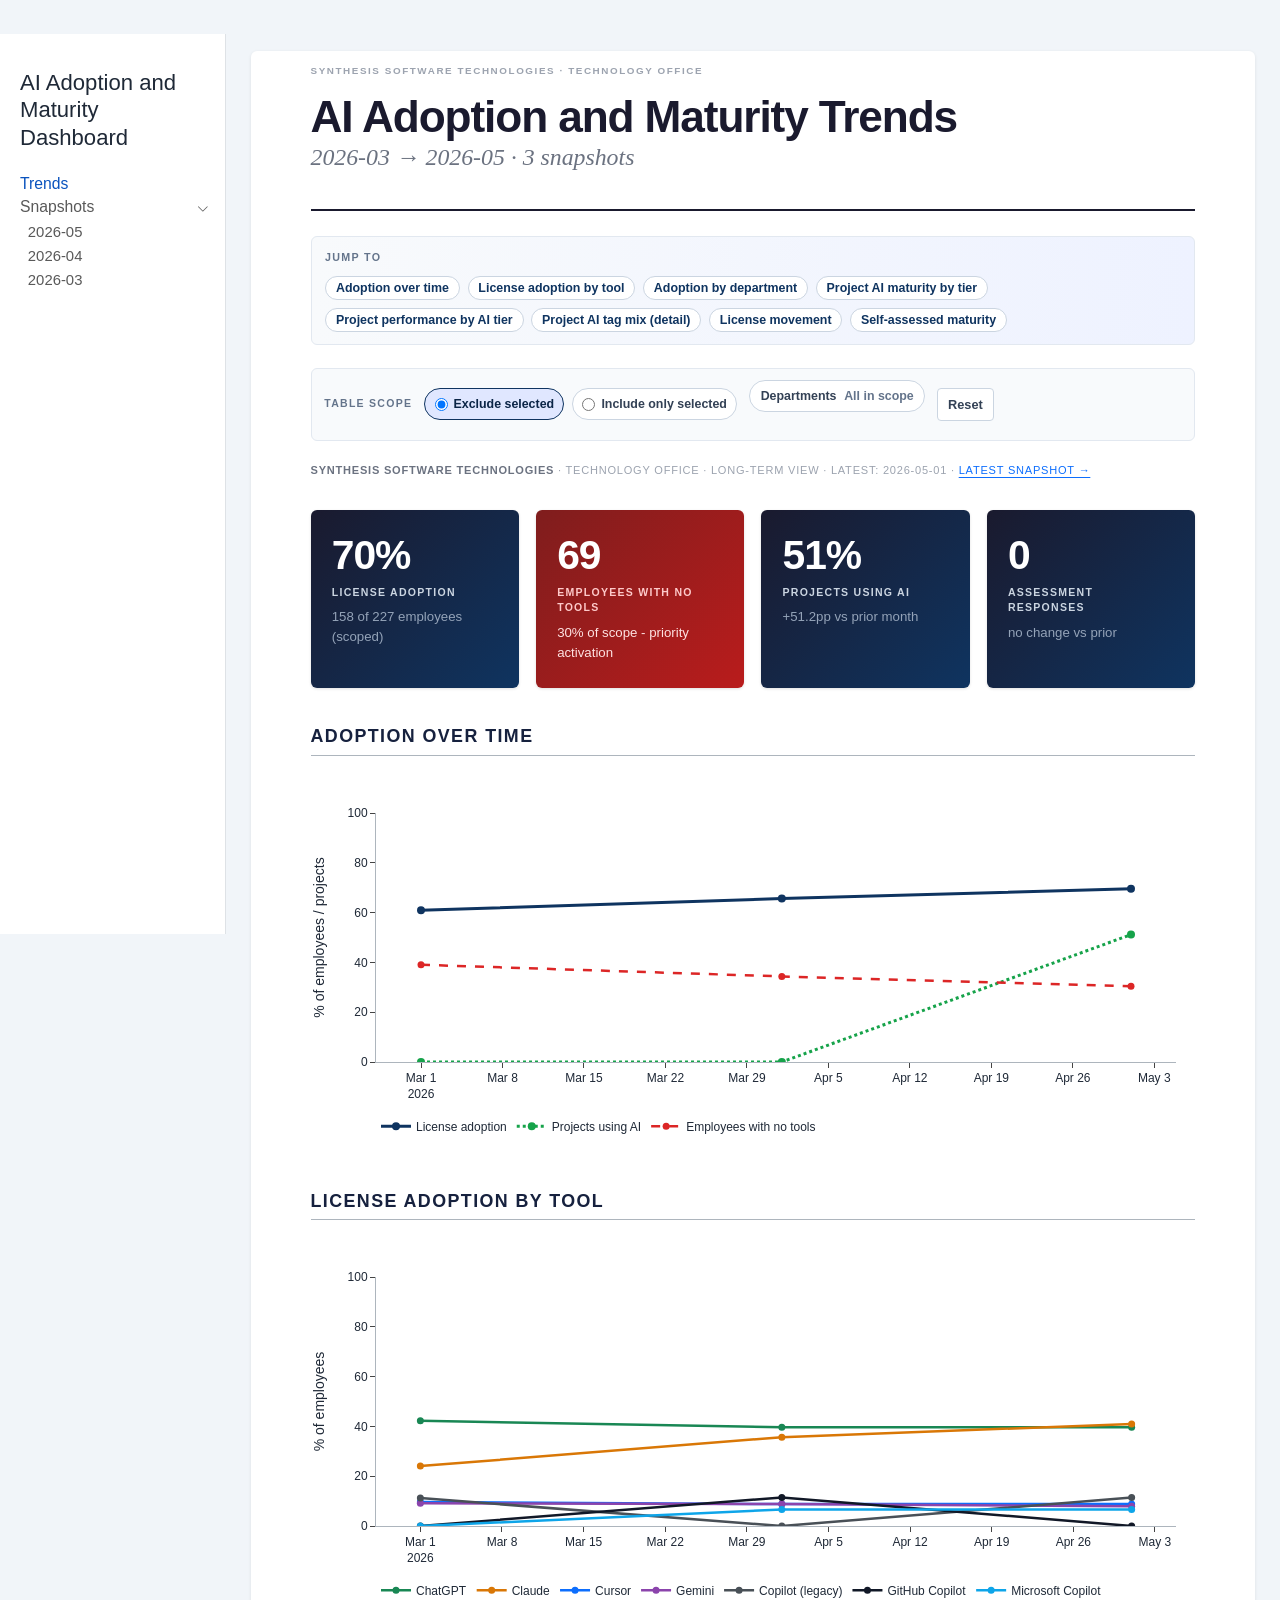
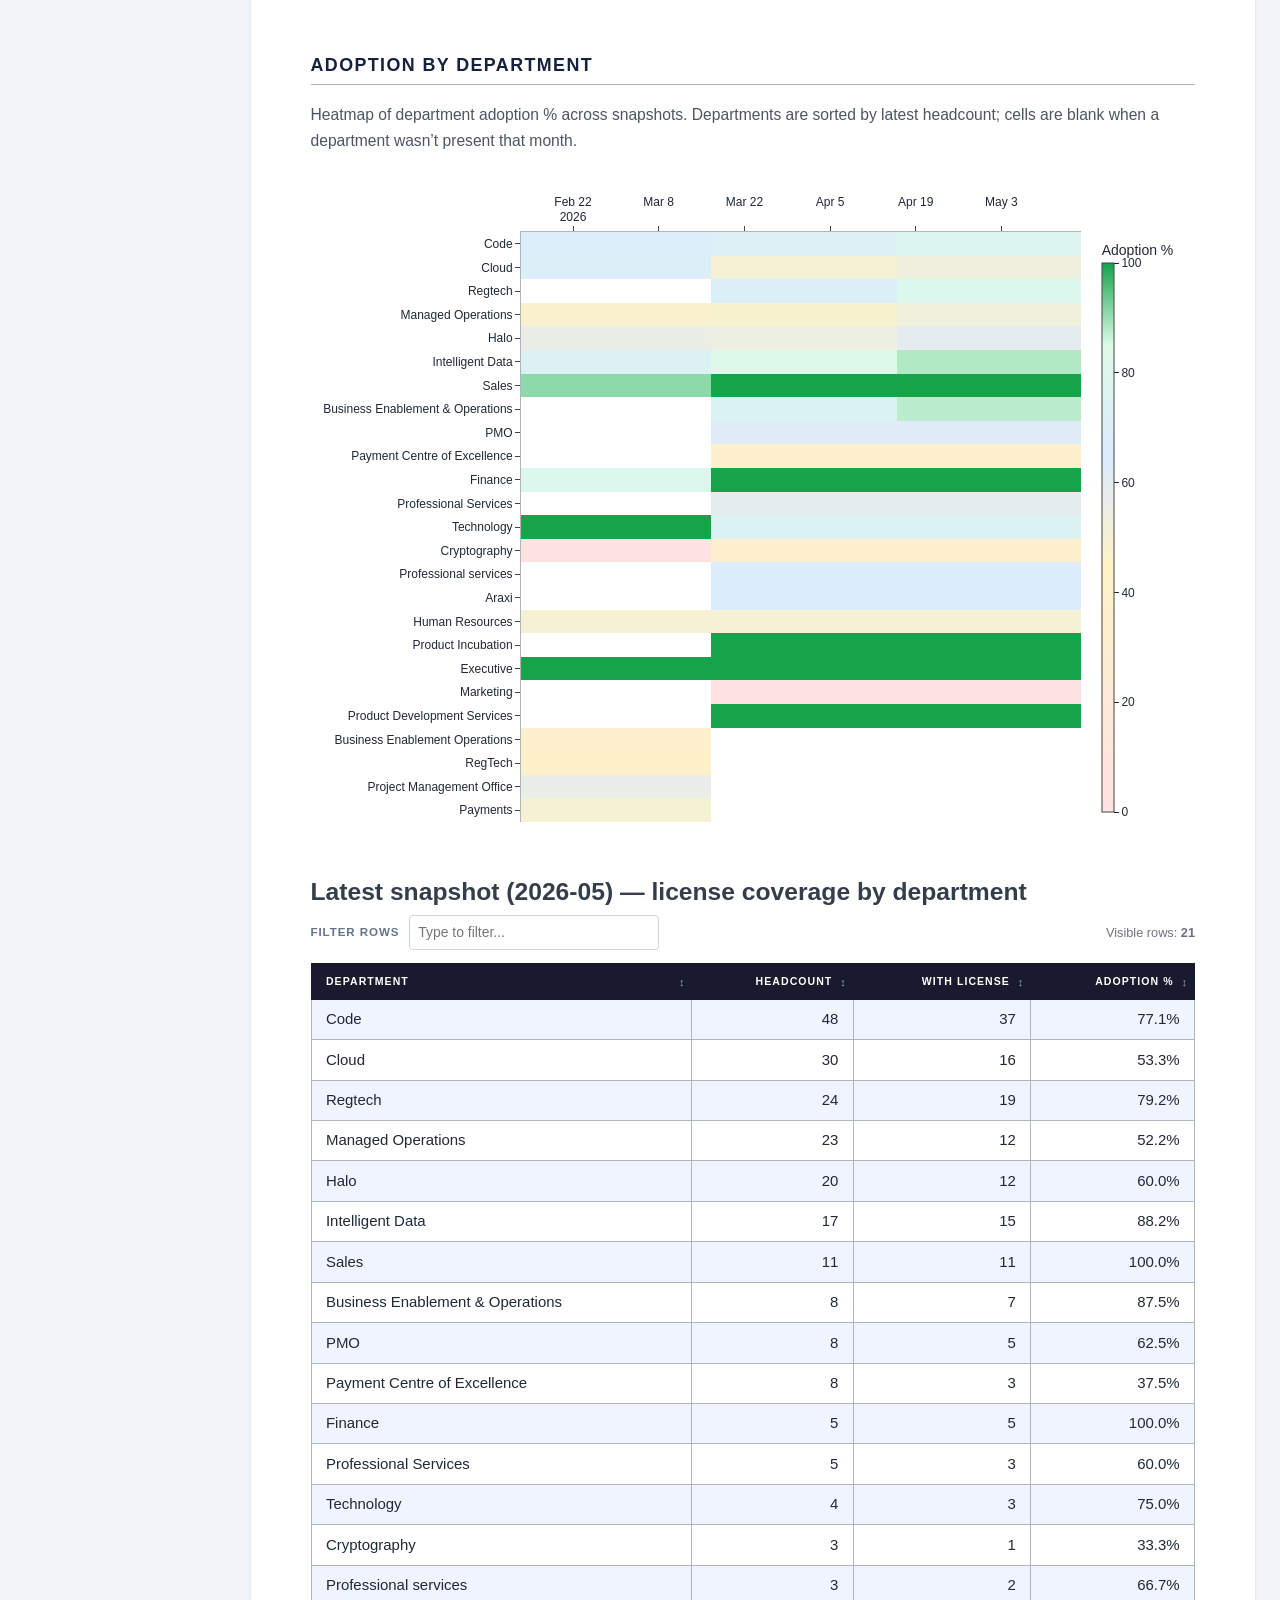
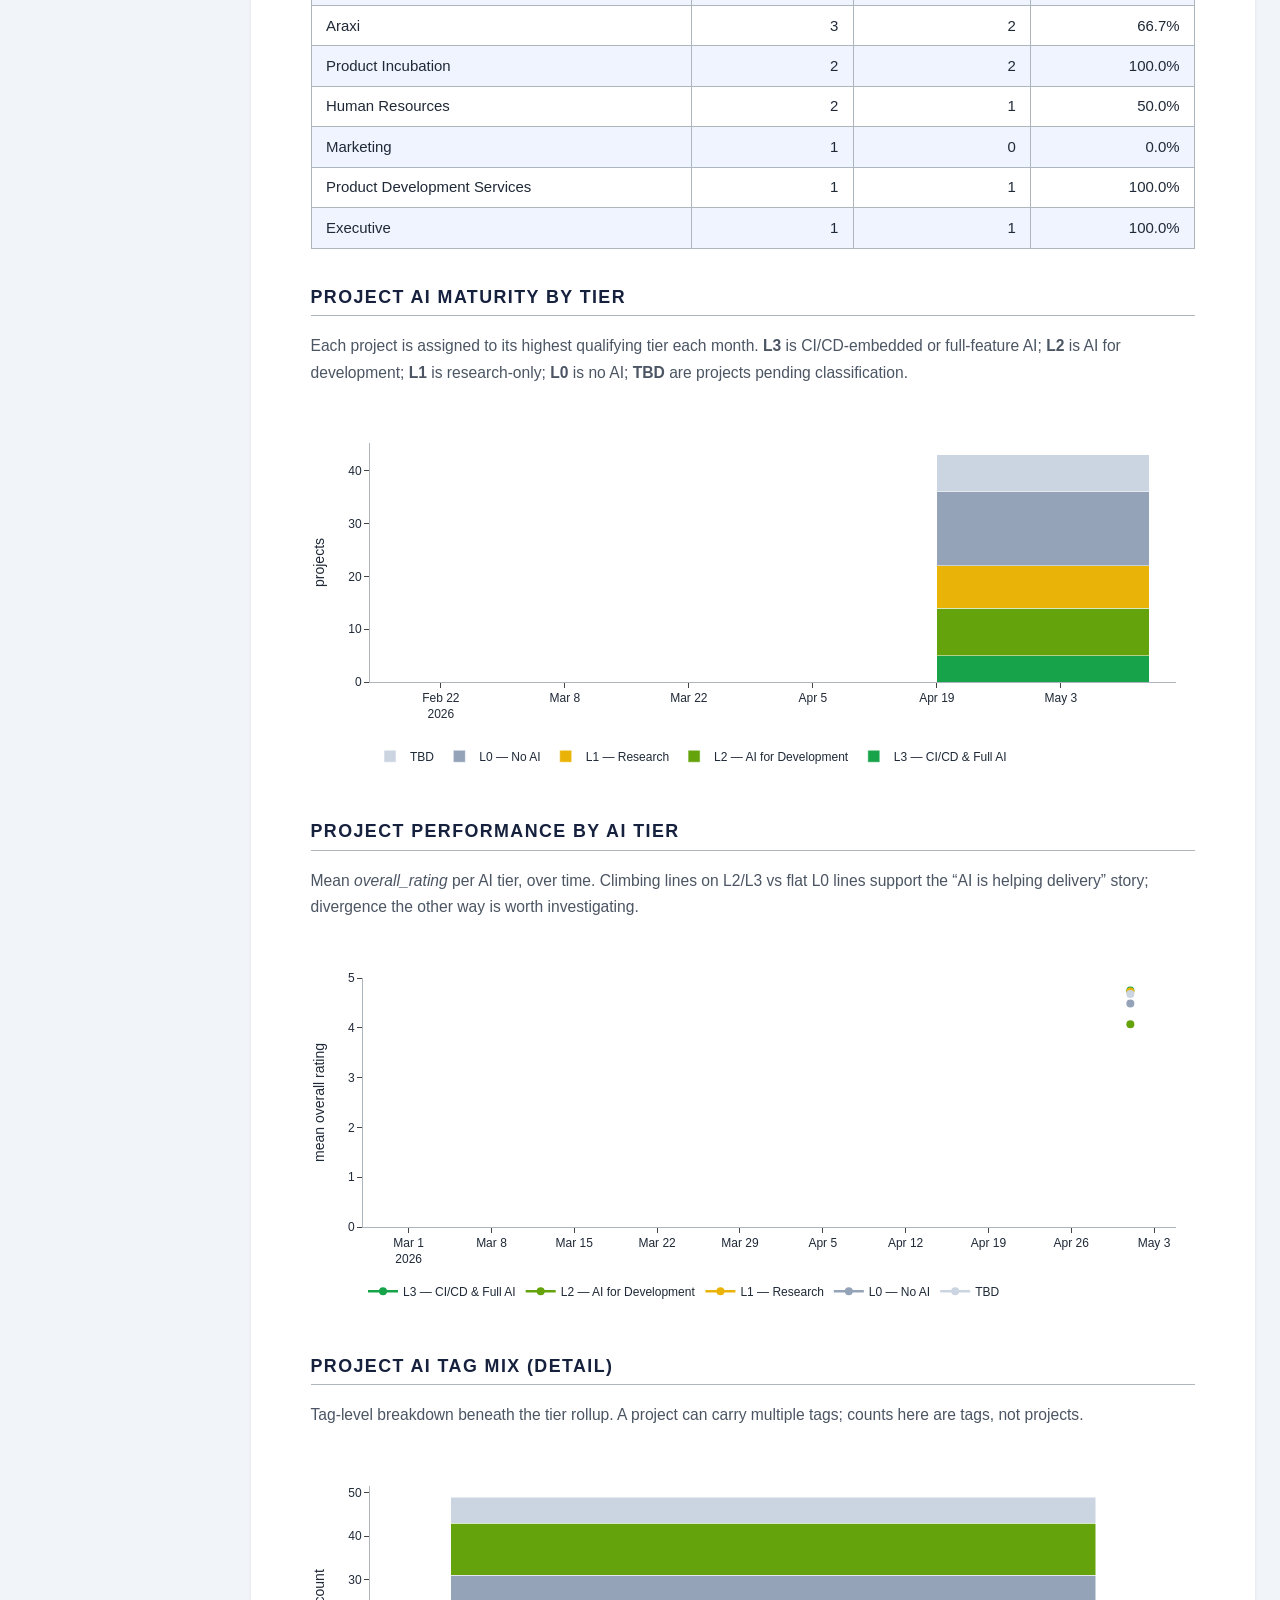
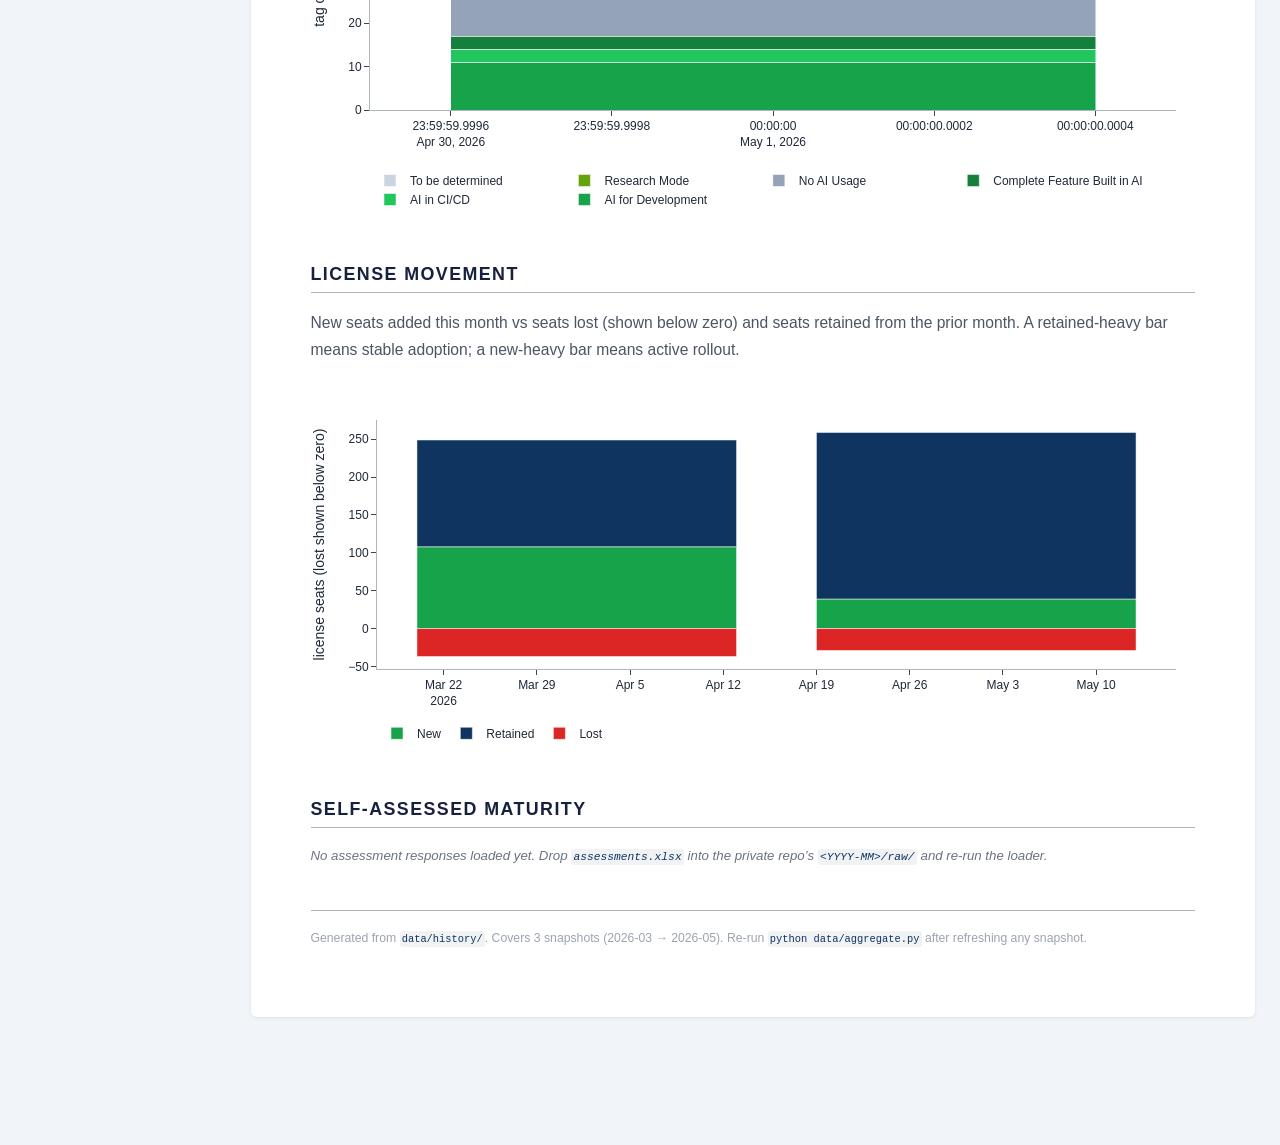
==== commit 658bb544: "deploy: 807ff4b5f1febdc0b6c8861604ac32620e1eab5b" ====
--- a/dashboard/style.css
+++ b/dashboard/style.css
@@ -74,8 +74,11 @@
 .dashboard-filters {
   display: flex;
   align-items: center;
+  justify-content: flex-start;
   gap: 0.7rem;
   flex-wrap: wrap;
+  width: 100%;
+  box-sizing: border-box;
   margin: 0.55rem 0 1.2rem;
   padding: 0.65rem 0.75rem;
   border: 1px solid #e2e8f0;
@@ -101,14 +104,18 @@
 .dept-mode-option {
   display: inline-flex;
   align-items: center;
+  justify-content: center;
   gap: 0.35rem;
   border: 1px solid #cbd5e1;
   border-radius: 999px;
+  min-height: 32px;
   padding: 0.22rem 0.55rem;
   background: #ffffff;
   color: #334155;
   font-size: 0.73rem;
   font-weight: 600;
+  line-height: 1;
+  white-space: nowrap;
   cursor: pointer;
 }
 
@@ -124,34 +131,35 @@
 
 .dept-filter {
   position: relative;
+  display: inline-flex;
+  align-items: center;
 }
 
 .dept-filter > summary {
   list-style: none;
-  display: inline-flex;
-  align-items: center;
-  gap: 0.45rem;
-  padding: 0.35rem 0.55rem;
-  border: 1px solid #cbd5e1;
-  border-radius: 4px;
-  background: #ffffff;
-  color: #1f2937;
   cursor: pointer;
   user-select: none;
 }
 
+.dept-filter-summary {
+  gap: 0.45rem;
+  padding: 0.22rem 0.62rem;
+}
+
 .dept-filter > summary::-webkit-details-marker {
   display: none;
 }
 
 .dept-filter-title {
-  font-size: 0.76rem;
+  font-size: 0.73rem;
   font-weight: 600;
+  line-height: 1;
 }
 
 .dept-filter-count {
-  font-size: 0.7rem;
+  font-size: 0.73rem;
   color: #64748b;
+  line-height: 1;
 }
 
 .dept-filter-menu {
@@ -192,6 +200,7 @@
 .dept-filter-clear {
   border: 1px solid #cbd5e1;
   border-radius: 4px;
+  min-height: 32px;
   background: #ffffff;
   color: #334155;
   font-size: 0.75rem;
@@ -862,6 +871,12 @@
     align-items: flex-start;
   }
 
+  .dept-filter,
+  .dept-filter > summary,
+  .dept-filter-clear {
+    width: 100%;
+  }
+
   .dept-filter-mode {
     width: 100%;
   }
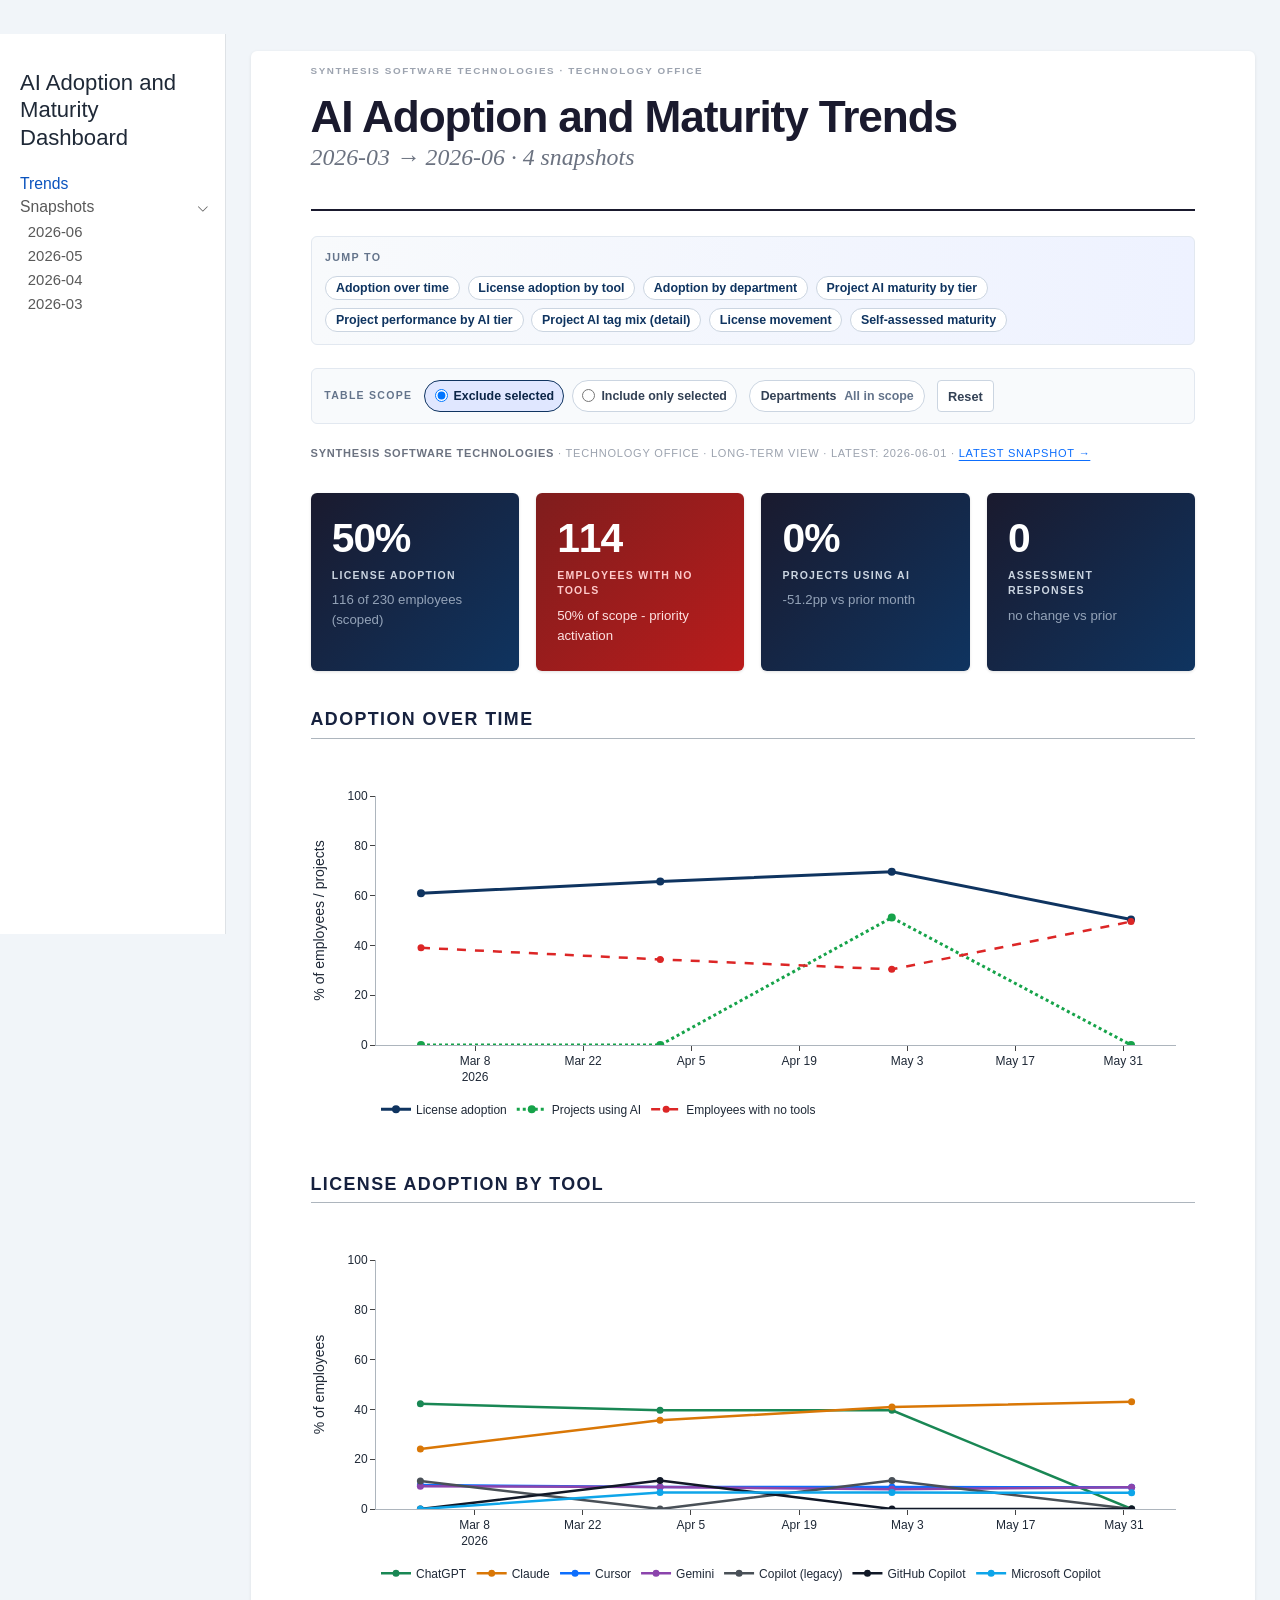
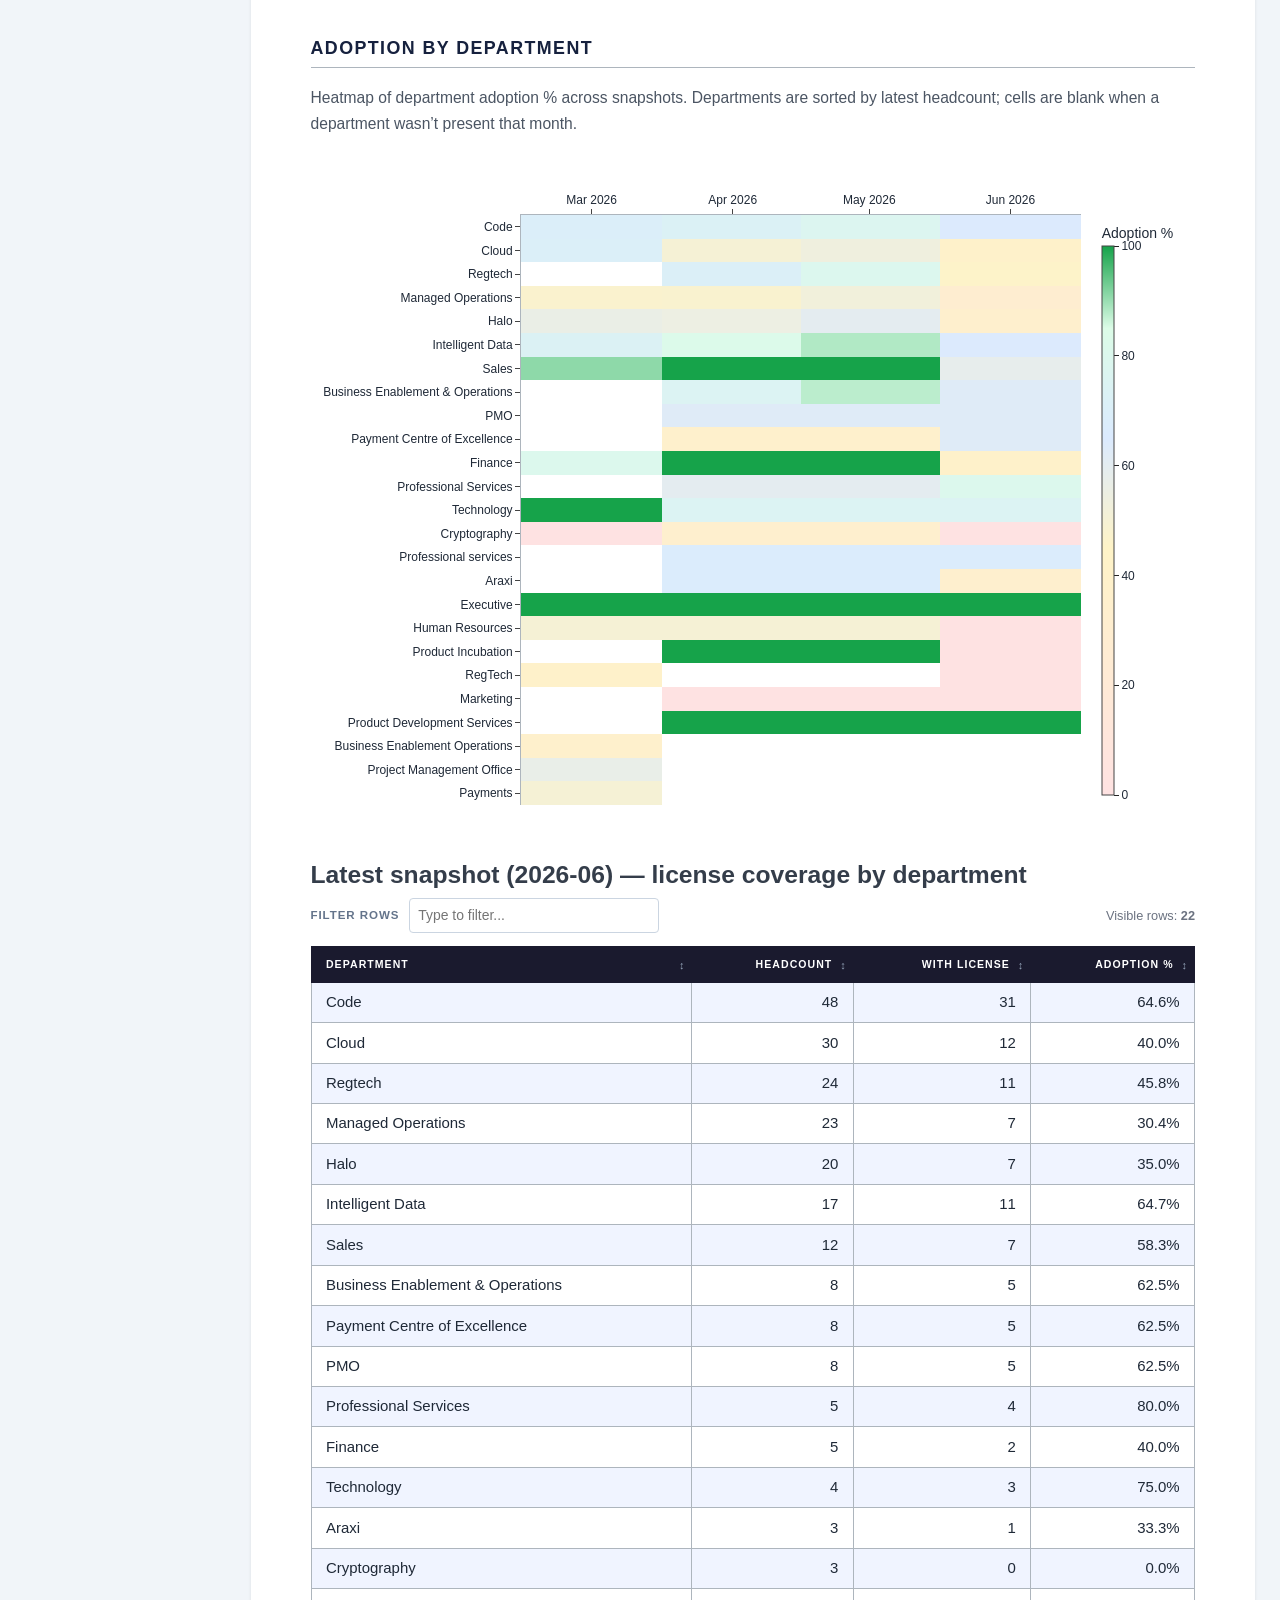
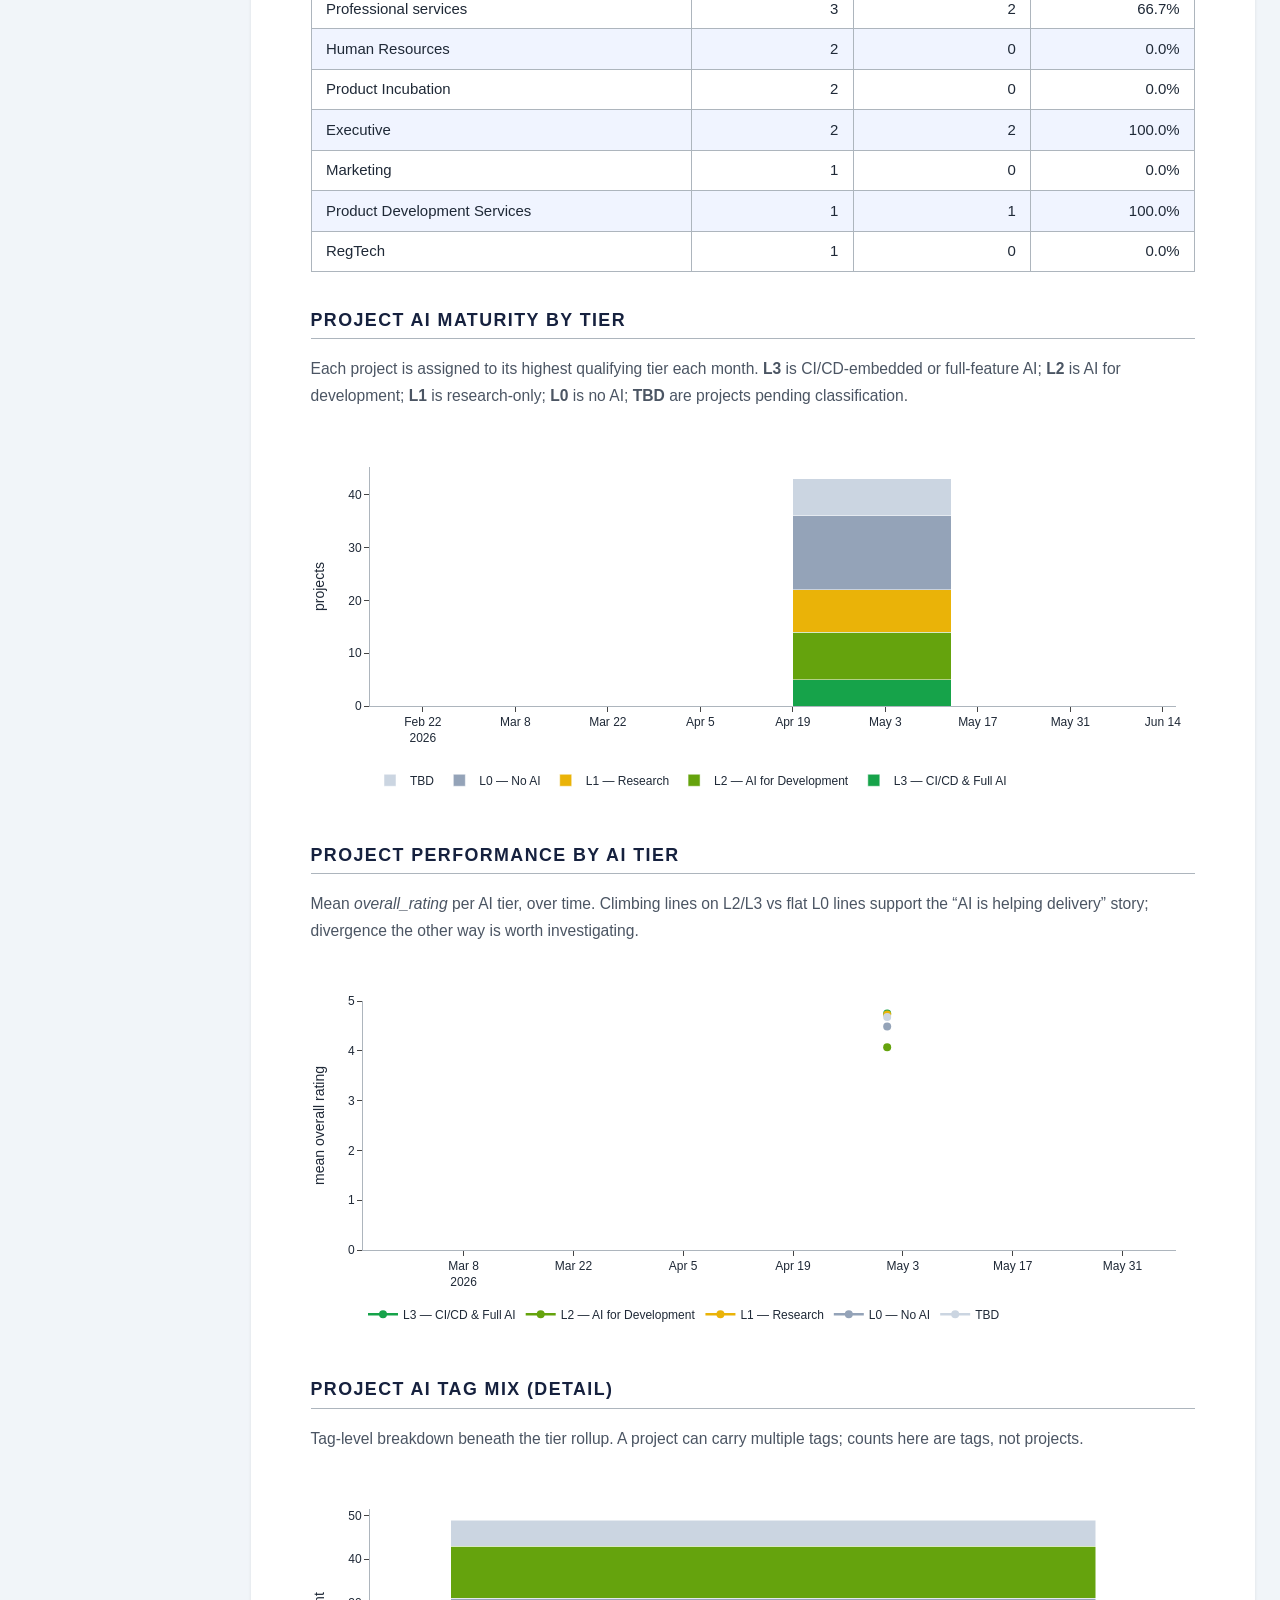
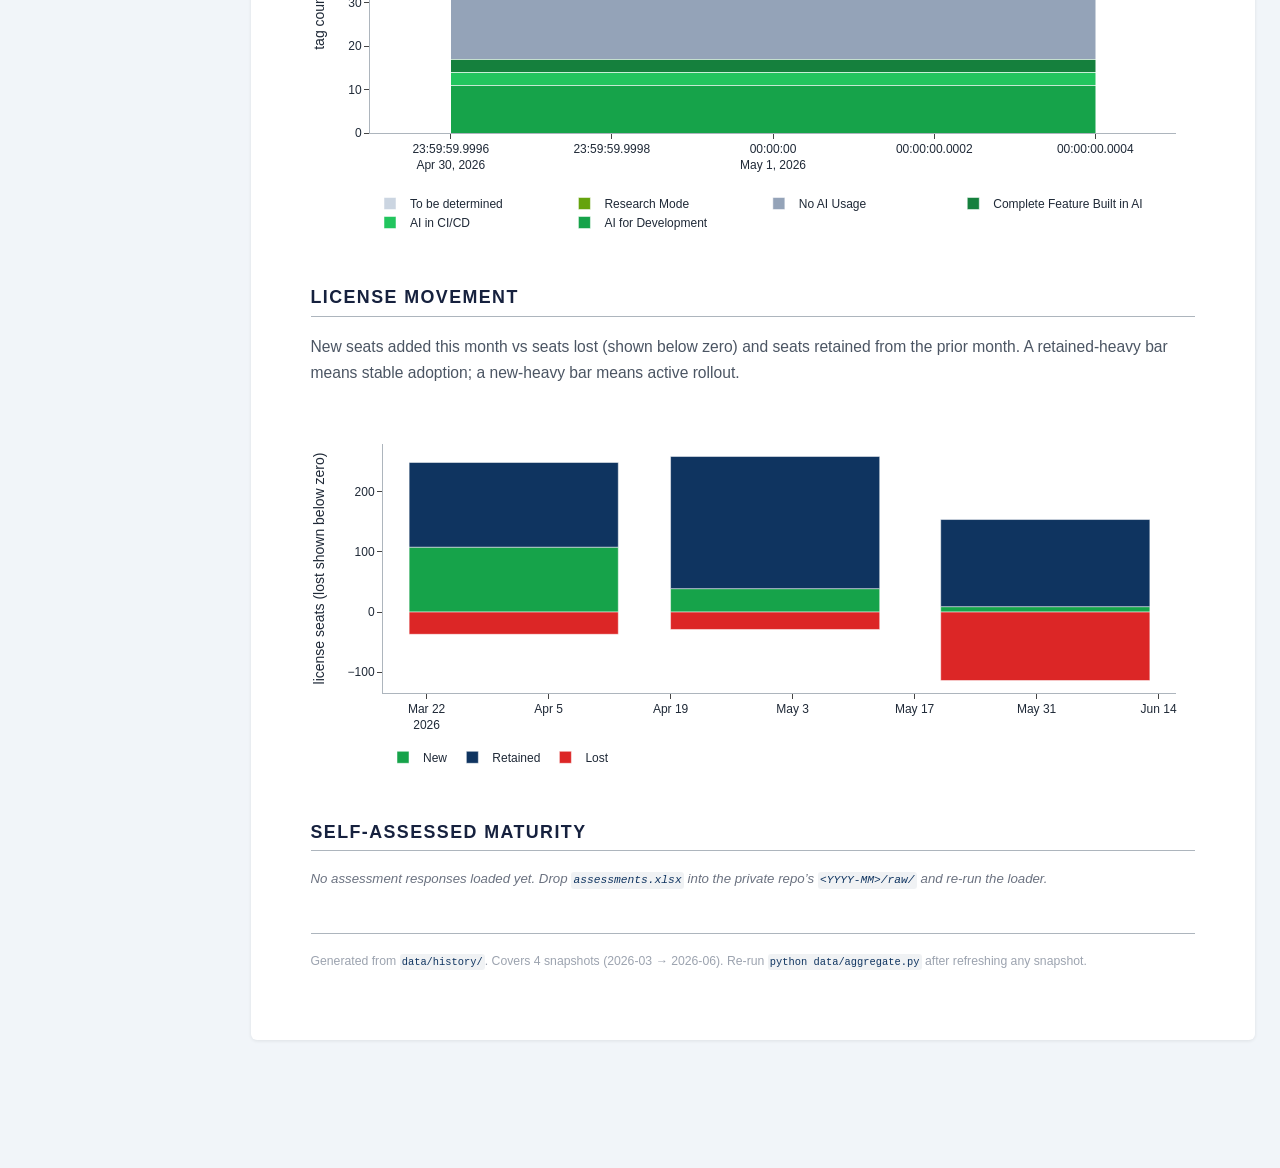
==== commit 1bcdff35: "deploy: 7944974009b36f10c1a0b9fbaab159c457f01ed1" ====
--- a/dashboard/index.html
+++ b/dashboard/index.html
@@ -42,7 +42,7 @@
 <link href="site_libs/quarto-html/quarto-syntax-highlighting-15634bcf2e68342d4ad2dfa704d543f6.css" rel="stylesheet" id="quarto-text-highlighting-styles">
 <script src="site_libs/bootstrap/bootstrap.min.js"></script>
 <link href="site_libs/bootstrap/bootstrap-icons.css" rel="stylesheet">
-<link href="site_libs/bootstrap/bootstrap-a5d23b083cddfc6b6a853d92184512ac.min.css" rel="stylesheet" append-hash="true" id="quarto-bootstrap" data-mode="light">
+<link href="site_libs/bootstrap/bootstrap-ad4c76ce4091e197bf4eccfaadf71a49.min.css" rel="stylesheet" append-hash="true" id="quarto-bootstrap" data-mode="light">
 <script id="quarto-search-options" type="application/json">{
   "location": "sidebar",
   "copy-button": false,
@@ -118,6 +118,12 @@
       <ul id="quarto-sidebar-section-1" class="collapse list-unstyled sidebar-section depth1 show">  
           <li class="sidebar-item">
   <div class="sidebar-item-container"> 
+  <a href="./snapshot-2026-06.html" class="sidebar-item-text sidebar-link">
+ <span class="menu-text">2026-06</span></a>
+  </div>
+</li>
+          <li class="sidebar-item">
+  <div class="sidebar-item-container"> 
   <a href="./snapshot-2026-05.html" class="sidebar-item-text sidebar-link">
  <span class="menu-text">2026-05</span></a>
   </div>
@@ -148,7 +154,7 @@
 <header id="title-block-header" class="quarto-title-block default">
 <div class="quarto-title">
 <h1 class="title">AI Adoption and Maturity Trends</h1>
-<p class="subtitle lead">2026-03 → 2026-05 · 3 snapshots</p>
+<p class="subtitle lead">2026-03 → 2026-06 · 4 snapshots</p>
 </div>
 
 
@@ -167,40 +173,40 @@
 
 <script src="https://cdn.plot.ly/plotly-2.27.0.min.js" charset="utf-8"></script>
 <p class="doc-meta">
-<strong>Synthesis Software Technologies</strong> · Technology Office · Long-term view · latest: 2026-05-01 · <a href="snapshot-2026-05.html">latest snapshot →</a>
+<strong>Synthesis Software Technologies</strong> · Technology Office · Long-term view · latest: 2026-06-01 · <a href="snapshot-2026-06.html">latest snapshot →</a>
 </p>
 <div class="kpi-grid">
 <div class="kpi">
 <div class="kpi-value">
-70%
+50%
 </div>
 <div class="kpi-label">
 License adoption
 </div>
 <div class="kpi-sub">
-+4.0pp vs prior month
+-19.2pp vs prior month
 </div>
 </div>
 <div class="kpi kpi-alert">
 <div class="kpi-value">
-69
+114
 </div>
 <div class="kpi-label">
 Employees with no tools
 </div>
 <div class="kpi-sub">
--9.0 vs prior month
++45.0 vs prior month
 </div>
 </div>
 <div class="kpi">
 <div class="kpi-value">
-51%
+0%
 </div>
 <div class="kpi-label">
 Projects using AI
 </div>
 <div class="kpi-sub">
-+51.2pp vs prior month
+-51.2pp vs prior month
 </div>
 </div>
 <div class="kpi">
@@ -217,20 +223,20 @@
 </div>
 <section id="adoption-over-time" class="level2">
 <h2 class="anchored" data-anchor-id="adoption-over-time">Adoption over time</h2>
-<div>                            <div id="chart-adoption" class="plotly-graph-div" style="height:380px; width:100%;"></div>            <script>                window.PLOTLYENV=window.PLOTLYENV || {};                                if (document.getElementById("chart-adoption")) {                    Plotly.newPlot(                        "chart-adoption",                        [{"hovertemplate":"%{x}\u003cbr\u003e%{y:.1f}%\u003cextra\u003e\u003c\u002fextra\u003e","line":{"color":"#0F3460","width":3},"marker":{"size":8},"mode":"lines+markers","name":"License adoption","x":["2026-03","2026-04","2026-05"],"y":[60.96,65.64,69.6],"type":"scatter"},{"hovertemplate":"%{x}\u003cbr\u003e%{y:.1f}%\u003cextra\u003e\u003c\u002fextra\u003e","line":{"color":"#16a34a","dash":"dot","width":3},"marker":{"size":8},"mode":"lines+markers","name":"Projects using AI","x":["2026-03","2026-04","2026-05"],"y":[0.0,0.0,51.16],"type":"scatter"},{"hovertemplate":"%{x}\u003cbr\u003e%{y:.1f}%\u003cextra\u003e\u003c\u002fextra\u003e","line":{"color":"#dc2626","dash":"dash","width":2.5},"marker":{"size":7},"mode":"lines+markers","name":"Employees with no tools","x":["2026-03","2026-04","2026-05"],"y":[39.04,34.36,30.4],"type":"scatter"}],                        {"font":{"color":"#1f2937","family":"-apple-system, BlinkMacSystemFont, Segoe UI, Roboto, sans-serif","size":12},"hoverlabel":{"bgcolor":"#1A1A2E","font":{"color":"white"}},"margin":{"b":50,"l":50,"r":20,"t":40},"paper_bgcolor":"white","plot_bgcolor":"white","template":{"data":{"barpolar":[{"marker":{"line":{"color":"white","width":0.5},"pattern":{"fillmode":"overlay","size":10,"solidity":0.2}},"type":"barpolar"}],"bar":[{"error_x":{"color":"rgb(36,36,36)"},"error_y":{"color":"rgb(36,36,36)"},"marker":{"line":{"color":"white","width":0.5},"pattern":{"fillmode":"overlay","size":10,"solidity":0.2}},"type":"bar"}],"carpet":[{"aaxis":{"endlinecolor":"rgb(36,36,36)","gridcolor":"white","linecolor":"white","minorgridcolor":"white","startlinecolor":"rgb(36,36,36)"},"baxis":{"endlinecolor":"rgb(36,36,36)","gridcolor":"white","linecolor":"white","minorgridcolor":"white","startlinecolor":"rgb(36,36,36)"},"type":"carpet"}],"choropleth":[{"colorbar":{"outlinewidth":1,"tickcolor":"rgb(36,36,36)","ticks":"outside"},"type":"choropleth"}],"contourcarpet":[{"colorbar":{"outlinewidth":1,"tickcolor":"rgb(36,36,36)","ticks":"outside"},"type":"contourcarpet"}],"contour":[{"colorbar":{"outlinewidth":1,"tickcolor":"rgb(36,36,36)","ticks":"outside"},"colorscale":[[0.0,"#440154"],[0.1111111111111111,"#482878"],[0.2222222222222222,"#3e4989"],[0.3333333333333333,"#31688e"],[0.4444444444444444,"#26828e"],[0.5555555555555556,"#1f9e89"],[0.6666666666666666,"#35b779"],[0.7777777777777778,"#6ece58"],[0.8888888888888888,"#b5de2b"],[1.0,"#fde725"]],"type":"contour"}],"heatmap":[{"colorbar":{"outlinewidth":1,"tickcolor":"rgb(36,36,36)","ticks":"outside"},"colorscale":[[0.0,"#440154"],[0.1111111111111111,"#482878"],[0.2222222222222222,"#3e4989"],[0.3333333333333333,"#31688e"],[0.4444444444444444,"#26828e"],[0.5555555555555556,"#1f9e89"],[0.6666666666666666,"#35b779"],[0.7777777777777778,"#6ece58"],[0.8888888888888888,"#b5de2b"],[1.0,"#fde725"]],"type":"heatmap"}],"histogram2dcontour":[{"colorbar":{"outlinewidth":1,"tickcolor":"rgb(36,36,36)","ticks":"outside"},"colorscale":[[0.0,"#440154"],[0.1111111111111111,"#482878"],[0.2222222222222222,"#3e4989"],[0.3333333333333333,"#31688e"],[0.4444444444444444,"#26828e"],[0.5555555555555556,"#1f9e89"],[0.6666666666666666,"#35b779"],[0.7777777777777778,"#6ece58"],[0.8888888888888888,"#b5de2b"],[1.0,"#fde725"]],"type":"histogram2dcontour"}],"histogram2d":[{"colorbar":{"outlinewidth":1,"tickcolor":"rgb(36,36,36)","ticks":"outside"},"colorscale":[[0.0,"#440154"],[0.1111111111111111,"#482878"],[0.2222222222222222,"#3e4989"],[0.3333333333333333,"#31688e"],[0.4444444444444444,"#26828e"],[0.5555555555555556,"#1f9e89"],[0.6666666666666666,"#35b779"],[0.7777777777777778,"#6ece58"],[0.8888888888888888,"#b5de2b"],[1.0,"#fde725"]],"type":"histogram2d"}],"histogram":[{"marker":{"line":{"color":"white","width":0.6}},"type":"histogram"}],"mesh3d":[{"colorbar":{"outlinewidth":1,"tickcolor":"rgb(36,36,36)","ticks":"outside"},"type":"mesh3d"}],"parcoords":[{"line":{"colorbar":{"outlinewidth":1,"tickcolor":"rgb(36,36,36)","ticks":"outside"}},"type":"parcoords"}],"pie":[{"automargin":true,"type":"pie"}],"scatter3d":[{"line":{"colorbar":{"outlinewidth":1,"tickcolor":"rgb(36,36,36)","ticks":"outside"}},"marker":{"colorbar":{"outlinewidth":1,"tickcolor":"rgb(36,36,36)","ticks":"outside"}},"type":"scatter3d"}],"scattercarpet":[{"marker":{"colorbar":{"outlinewidth":1,"tickcolor":"rgb(36,36,36)","ticks":"outside"}},"type":"scattercarpet"}],"scattergeo":[{"marker":{"colorbar":{"outlinewidth":1,"tickcolor":"rgb(36,36,36)","ticks":"outside"}},"type":"scattergeo"}],"scattergl":[{"marker":{"colorbar":{"outlinewidth":1,"tickcolor":"rgb(36,36,36)","ticks":"outside"}},"type":"scattergl"}],"scattermapbox":[{"marker":{"colorbar":{"outlinewidth":1,"tickcolor":"rgb(36,36,36)","ticks":"outside"}},"type":"scattermapbox"}],"scattermap":[{"marker":{"colorbar":{"outlinewidth":1,"tickcolor":"rgb(36,36,36)","ticks":"outside"}},"type":"scattermap"}],"scatterpolargl":[{"marker":{"colorbar":{"outlinewidth":1,"tickcolor":"rgb(36,36,36)","ticks":"outside"}},"type":"scatterpolargl"}],"scatterpolar":[{"marker":{"colorbar":{"outlinewidth":1,"tickcolor":"rgb(36,36,36)","ticks":"outside"}},"type":"scatterpolar"}],"scatter":[{"fillpattern":{"fillmode":"overlay","size":10,"solidity":0.2},"type":"scatter"}],"scatterternary":[{"marker":{"colorbar":{"outlinewidth":1,"tickcolor":"rgb(36,36,36)","ticks":"outside"}},"type":"scatterternary"}],"surface":[{"colorbar":{"outlinewidth":1,"tickcolor":"rgb(36,36,36)","ticks":"outside"},"colorscale":[[0.0,"#440154"],[0.1111111111111111,"#482878"],[0.2222222222222222,"#3e4989"],[0.3333333333333333,"#31688e"],[0.4444444444444444,"#26828e"],[0.5555555555555556,"#1f9e89"],[0.6666666666666666,"#35b779"],[0.7777777777777778,"#6ece58"],[0.8888888888888888,"#b5de2b"],[1.0,"#fde725"]],"type":"surface"}],"table":[{"cells":{"fill":{"color":"rgb(237,237,237)"},"line":{"color":"white"}},"header":{"fill":{"color":"rgb(217,217,217)"},"line":{"color":"white"}},"type":"table"}]},"layout":{"annotationdefaults":{"arrowhead":0,"arrowwidth":1},"autotypenumbers":"strict","coloraxis":{"colorbar":{"outlinewidth":1,"tickcolor":"rgb(36,36,36)","ticks":"outside"}},"colorscale":{"diverging":[[0.0,"rgb(103,0,31)"],[0.1,"rgb(178,24,43)"],[0.2,"rgb(214,96,77)"],[0.3,"rgb(244,165,130)"],[0.4,"rgb(253,219,199)"],[0.5,"rgb(247,247,247)"],[0.6,"rgb(209,229,240)"],[0.7,"rgb(146,197,222)"],[0.8,"rgb(67,147,195)"],[0.9,"rgb(33,102,172)"],[1.0,"rgb(5,48,97)"]],"sequential":[[0.0,"#440154"],[0.1111111111111111,"#482878"],[0.2222222222222222,"#3e4989"],[0.3333333333333333,"#31688e"],[0.4444444444444444,"#26828e"],[0.5555555555555556,"#1f9e89"],[0.6666666666666666,"#35b779"],[0.7777777777777778,"#6ece58"],[0.8888888888888888,"#b5de2b"],[1.0,"#fde725"]],"sequentialminus":[[0.0,"#440154"],[0.1111111111111111,"#482878"],[0.2222222222222222,"#3e4989"],[0.3333333333333333,"#31688e"],[0.4444444444444444,"#26828e"],[0.5555555555555556,"#1f9e89"],[0.6666666666666666,"#35b779"],[0.7777777777777778,"#6ece58"],[0.8888888888888888,"#b5de2b"],[1.0,"#fde725"]]},"colorway":["#1F77B4","#FF7F0E","#2CA02C","#D62728","#9467BD","#8C564B","#E377C2","#7F7F7F","#BCBD22","#17BECF"],"font":{"color":"rgb(36,36,36)"},"geo":{"bgcolor":"white","lakecolor":"white","landcolor":"white","showlakes":true,"showland":true,"subunitcolor":"white"},"hoverlabel":{"align":"left"},"hovermode":"closest","mapbox":{"style":"light"},"paper_bgcolor":"white","plot_bgcolor":"white","polar":{"angularaxis":{"gridcolor":"rgb(232,232,232)","linecolor":"rgb(36,36,36)","showgrid":false,"showline":true,"ticks":"outside"},"bgcolor":"white","radialaxis":{"gridcolor":"rgb(232,232,232)","linecolor":"rgb(36,36,36)","showgrid":false,"showline":true,"ticks":"outside"}},"scene":{"xaxis":{"backgroundcolor":"white","gridcolor":"rgb(232,232,232)","gridwidth":2,"linecolor":"rgb(36,36,36)","showbackground":true,"showgrid":false,"showline":true,"ticks":"outside","zeroline":false,"zerolinecolor":"rgb(36,36,36)"},"yaxis":{"backgroundcolor":"white","gridcolor":"rgb(232,232,232)","gridwidth":2,"linecolor":"rgb(36,36,36)","showbackground":true,"showgrid":false,"showline":true,"ticks":"outside","zeroline":false,"zerolinecolor":"rgb(36,36,36)"},"zaxis":{"backgroundcolor":"white","gridcolor":"rgb(232,232,232)","gridwidth":2,"linecolor":"rgb(36,36,36)","showbackground":true,"showgrid":false,"showline":true,"ticks":"outside","zeroline":false,"zerolinecolor":"rgb(36,36,36)"}},"shapedefaults":{"fillcolor":"black","line":{"width":0},"opacity":0.3},"ternary":{"aaxis":{"gridcolor":"rgb(232,232,232)","linecolor":"rgb(36,36,36)","showgrid":false,"showline":true,"ticks":"outside"},"baxis":{"gridcolor":"rgb(232,232,232)","linecolor":"rgb(36,36,36)","showgrid":false,"showline":true,"ticks":"outside"},"bgcolor":"white","caxis":{"gridcolor":"rgb(232,232,232)","linecolor":"rgb(36,36,36)","showgrid":false,"showline":true,"ticks":"outside"}},"title":{"x":0.05},"xaxis":{"automargin":true,"gridcolor":"rgb(232,232,232)","linecolor":"rgb(36,36,36)","showgrid":false,"showline":true,"ticks":"outside","title":{"standoff":15},"zeroline":false,"zerolinecolor":"rgb(36,36,36)"},"yaxis":{"automargin":true,"gridcolor":"rgb(232,232,232)","linecolor":"rgb(36,36,36)","showgrid":false,"showline":true,"ticks":"outside","title":{"standoff":15},"zeroline":false,"zerolinecolor":"rgb(36,36,36)"}}},"xaxis":{"linecolor":"#ADB5BD","showgrid":false},"yaxis":{"gridcolor":"#f1f5f9","linecolor":"#ADB5BD","zeroline":false,"title":{"text":"% of employees \u002f projects"},"range":[0,100]},"legend":{"orientation":"h","y":-0.2,"x":0},"title":{},"height":380},                        {"displayModeBar": false, "responsive": true}                    )                };            </script>        </div>
+<div>                            <div id="chart-adoption" class="plotly-graph-div" style="height:380px; width:100%;"></div>            <script>                window.PLOTLYENV=window.PLOTLYENV || {};                                if (document.getElementById("chart-adoption")) {                    Plotly.newPlot(                        "chart-adoption",                        [{"hovertemplate":"%{x}\u003cbr\u003e%{y:.1f}%\u003cextra\u003e\u003c\u002fextra\u003e","line":{"color":"#0F3460","width":3},"marker":{"size":8},"mode":"lines+markers","name":"License adoption","x":["2026-03","2026-04","2026-05","2026-06"],"y":[60.96,65.64,69.6,50.43],"type":"scatter"},{"hovertemplate":"%{x}\u003cbr\u003e%{y:.1f}%\u003cextra\u003e\u003c\u002fextra\u003e","line":{"color":"#16a34a","dash":"dot","width":3},"marker":{"size":8},"mode":"lines+markers","name":"Projects using AI","x":["2026-03","2026-04","2026-05","2026-06"],"y":[0.0,0.0,51.16,0.0],"type":"scatter"},{"hovertemplate":"%{x}\u003cbr\u003e%{y:.1f}%\u003cextra\u003e\u003c\u002fextra\u003e","line":{"color":"#dc2626","dash":"dash","width":2.5},"marker":{"size":7},"mode":"lines+markers","name":"Employees with no tools","x":["2026-03","2026-04","2026-05","2026-06"],"y":[39.04,34.36,30.4,49.57],"type":"scatter"}],                        {"font":{"color":"#1f2937","family":"-apple-system, BlinkMacSystemFont, Segoe UI, Roboto, sans-serif","size":12},"hoverlabel":{"bgcolor":"#1A1A2E","font":{"color":"white"}},"margin":{"b":50,"l":50,"r":20,"t":40},"paper_bgcolor":"white","plot_bgcolor":"white","template":{"data":{"barpolar":[{"marker":{"line":{"color":"white","width":0.5},"pattern":{"fillmode":"overlay","size":10,"solidity":0.2}},"type":"barpolar"}],"bar":[{"error_x":{"color":"rgb(36,36,36)"},"error_y":{"color":"rgb(36,36,36)"},"marker":{"line":{"color":"white","width":0.5},"pattern":{"fillmode":"overlay","size":10,"solidity":0.2}},"type":"bar"}],"carpet":[{"aaxis":{"endlinecolor":"rgb(36,36,36)","gridcolor":"white","linecolor":"white","minorgridcolor":"white","startlinecolor":"rgb(36,36,36)"},"baxis":{"endlinecolor":"rgb(36,36,36)","gridcolor":"white","linecolor":"white","minorgridcolor":"white","startlinecolor":"rgb(36,36,36)"},"type":"carpet"}],"choropleth":[{"colorbar":{"outlinewidth":1,"tickcolor":"rgb(36,36,36)","ticks":"outside"},"type":"choropleth"}],"contourcarpet":[{"colorbar":{"outlinewidth":1,"tickcolor":"rgb(36,36,36)","ticks":"outside"},"type":"contourcarpet"}],"contour":[{"colorbar":{"outlinewidth":1,"tickcolor":"rgb(36,36,36)","ticks":"outside"},"colorscale":[[0.0,"#440154"],[0.1111111111111111,"#482878"],[0.2222222222222222,"#3e4989"],[0.3333333333333333,"#31688e"],[0.4444444444444444,"#26828e"],[0.5555555555555556,"#1f9e89"],[0.6666666666666666,"#35b779"],[0.7777777777777778,"#6ece58"],[0.8888888888888888,"#b5de2b"],[1.0,"#fde725"]],"type":"contour"}],"heatmap":[{"colorbar":{"outlinewidth":1,"tickcolor":"rgb(36,36,36)","ticks":"outside"},"colorscale":[[0.0,"#440154"],[0.1111111111111111,"#482878"],[0.2222222222222222,"#3e4989"],[0.3333333333333333,"#31688e"],[0.4444444444444444,"#26828e"],[0.5555555555555556,"#1f9e89"],[0.6666666666666666,"#35b779"],[0.7777777777777778,"#6ece58"],[0.8888888888888888,"#b5de2b"],[1.0,"#fde725"]],"type":"heatmap"}],"histogram2dcontour":[{"colorbar":{"outlinewidth":1,"tickcolor":"rgb(36,36,36)","ticks":"outside"},"colorscale":[[0.0,"#440154"],[0.1111111111111111,"#482878"],[0.2222222222222222,"#3e4989"],[0.3333333333333333,"#31688e"],[0.4444444444444444,"#26828e"],[0.5555555555555556,"#1f9e89"],[0.6666666666666666,"#35b779"],[0.7777777777777778,"#6ece58"],[0.8888888888888888,"#b5de2b"],[1.0,"#fde725"]],"type":"histogram2dcontour"}],"histogram2d":[{"colorbar":{"outlinewidth":1,"tickcolor":"rgb(36,36,36)","ticks":"outside"},"colorscale":[[0.0,"#440154"],[0.1111111111111111,"#482878"],[0.2222222222222222,"#3e4989"],[0.3333333333333333,"#31688e"],[0.4444444444444444,"#26828e"],[0.5555555555555556,"#1f9e89"],[0.6666666666666666,"#35b779"],[0.7777777777777778,"#6ece58"],[0.8888888888888888,"#b5de2b"],[1.0,"#fde725"]],"type":"histogram2d"}],"histogram":[{"marker":{"line":{"color":"white","width":0.6}},"type":"histogram"}],"mesh3d":[{"colorbar":{"outlinewidth":1,"tickcolor":"rgb(36,36,36)","ticks":"outside"},"type":"mesh3d"}],"parcoords":[{"line":{"colorbar":{"outlinewidth":1,"tickcolor":"rgb(36,36,36)","ticks":"outside"}},"type":"parcoords"}],"pie":[{"automargin":true,"type":"pie"}],"scatter3d":[{"line":{"colorbar":{"outlinewidth":1,"tickcolor":"rgb(36,36,36)","ticks":"outside"}},"marker":{"colorbar":{"outlinewidth":1,"tickcolor":"rgb(36,36,36)","ticks":"outside"}},"type":"scatter3d"}],"scattercarpet":[{"marker":{"colorbar":{"outlinewidth":1,"tickcolor":"rgb(36,36,36)","ticks":"outside"}},"type":"scattercarpet"}],"scattergeo":[{"marker":{"colorbar":{"outlinewidth":1,"tickcolor":"rgb(36,36,36)","ticks":"outside"}},"type":"scattergeo"}],"scattergl":[{"marker":{"colorbar":{"outlinewidth":1,"tickcolor":"rgb(36,36,36)","ticks":"outside"}},"type":"scattergl"}],"scattermapbox":[{"marker":{"colorbar":{"outlinewidth":1,"tickcolor":"rgb(36,36,36)","ticks":"outside"}},"type":"scattermapbox"}],"scattermap":[{"marker":{"colorbar":{"outlinewidth":1,"tickcolor":"rgb(36,36,36)","ticks":"outside"}},"type":"scattermap"}],"scatterpolargl":[{"marker":{"colorbar":{"outlinewidth":1,"tickcolor":"rgb(36,36,36)","ticks":"outside"}},"type":"scatterpolargl"}],"scatterpolar":[{"marker":{"colorbar":{"outlinewidth":1,"tickcolor":"rgb(36,36,36)","ticks":"outside"}},"type":"scatterpolar"}],"scatter":[{"fillpattern":{"fillmode":"overlay","size":10,"solidity":0.2},"type":"scatter"}],"scatterternary":[{"marker":{"colorbar":{"outlinewidth":1,"tickcolor":"rgb(36,36,36)","ticks":"outside"}},"type":"scatterternary"}],"surface":[{"colorbar":{"outlinewidth":1,"tickcolor":"rgb(36,36,36)","ticks":"outside"},"colorscale":[[0.0,"#440154"],[0.1111111111111111,"#482878"],[0.2222222222222222,"#3e4989"],[0.3333333333333333,"#31688e"],[0.4444444444444444,"#26828e"],[0.5555555555555556,"#1f9e89"],[0.6666666666666666,"#35b779"],[0.7777777777777778,"#6ece58"],[0.8888888888888888,"#b5de2b"],[1.0,"#fde725"]],"type":"surface"}],"table":[{"cells":{"fill":{"color":"rgb(237,237,237)"},"line":{"color":"white"}},"header":{"fill":{"color":"rgb(217,217,217)"},"line":{"color":"white"}},"type":"table"}]},"layout":{"annotationdefaults":{"arrowhead":0,"arrowwidth":1},"autotypenumbers":"strict","coloraxis":{"colorbar":{"outlinewidth":1,"tickcolor":"rgb(36,36,36)","ticks":"outside"}},"colorscale":{"diverging":[[0.0,"rgb(103,0,31)"],[0.1,"rgb(178,24,43)"],[0.2,"rgb(214,96,77)"],[0.3,"rgb(244,165,130)"],[0.4,"rgb(253,219,199)"],[0.5,"rgb(247,247,247)"],[0.6,"rgb(209,229,240)"],[0.7,"rgb(146,197,222)"],[0.8,"rgb(67,147,195)"],[0.9,"rgb(33,102,172)"],[1.0,"rgb(5,48,97)"]],"sequential":[[0.0,"#440154"],[0.1111111111111111,"#482878"],[0.2222222222222222,"#3e4989"],[0.3333333333333333,"#31688e"],[0.4444444444444444,"#26828e"],[0.5555555555555556,"#1f9e89"],[0.6666666666666666,"#35b779"],[0.7777777777777778,"#6ece58"],[0.8888888888888888,"#b5de2b"],[1.0,"#fde725"]],"sequentialminus":[[0.0,"#440154"],[0.1111111111111111,"#482878"],[0.2222222222222222,"#3e4989"],[0.3333333333333333,"#31688e"],[0.4444444444444444,"#26828e"],[0.5555555555555556,"#1f9e89"],[0.6666666666666666,"#35b779"],[0.7777777777777778,"#6ece58"],[0.8888888888888888,"#b5de2b"],[1.0,"#fde725"]]},"colorway":["#1F77B4","#FF7F0E","#2CA02C","#D62728","#9467BD","#8C564B","#E377C2","#7F7F7F","#BCBD22","#17BECF"],"font":{"color":"rgb(36,36,36)"},"geo":{"bgcolor":"white","lakecolor":"white","landcolor":"white","showlakes":true,"showland":true,"subunitcolor":"white"},"hoverlabel":{"align":"left"},"hovermode":"closest","mapbox":{"style":"light"},"paper_bgcolor":"white","plot_bgcolor":"white","polar":{"angularaxis":{"gridcolor":"rgb(232,232,232)","linecolor":"rgb(36,36,36)","showgrid":false,"showline":true,"ticks":"outside"},"bgcolor":"white","radialaxis":{"gridcolor":"rgb(232,232,232)","linecolor":"rgb(36,36,36)","showgrid":false,"showline":true,"ticks":"outside"}},"scene":{"xaxis":{"backgroundcolor":"white","gridcolor":"rgb(232,232,232)","gridwidth":2,"linecolor":"rgb(36,36,36)","showbackground":true,"showgrid":false,"showline":true,"ticks":"outside","zeroline":false,"zerolinecolor":"rgb(36,36,36)"},"yaxis":{"backgroundcolor":"white","gridcolor":"rgb(232,232,232)","gridwidth":2,"linecolor":"rgb(36,36,36)","showbackground":true,"showgrid":false,"showline":true,"ticks":"outside","zeroline":false,"zerolinecolor":"rgb(36,36,36)"},"zaxis":{"backgroundcolor":"white","gridcolor":"rgb(232,232,232)","gridwidth":2,"linecolor":"rgb(36,36,36)","showbackground":true,"showgrid":false,"showline":true,"ticks":"outside","zeroline":false,"zerolinecolor":"rgb(36,36,36)"}},"shapedefaults":{"fillcolor":"black","line":{"width":0},"opacity":0.3},"ternary":{"aaxis":{"gridcolor":"rgb(232,232,232)","linecolor":"rgb(36,36,36)","showgrid":false,"showline":true,"ticks":"outside"},"baxis":{"gridcolor":"rgb(232,232,232)","linecolor":"rgb(36,36,36)","showgrid":false,"showline":true,"ticks":"outside"},"bgcolor":"white","caxis":{"gridcolor":"rgb(232,232,232)","linecolor":"rgb(36,36,36)","showgrid":false,"showline":true,"ticks":"outside"}},"title":{"x":0.05},"xaxis":{"automargin":true,"gridcolor":"rgb(232,232,232)","linecolor":"rgb(36,36,36)","showgrid":false,"showline":true,"ticks":"outside","title":{"standoff":15},"zeroline":false,"zerolinecolor":"rgb(36,36,36)"},"yaxis":{"automargin":true,"gridcolor":"rgb(232,232,232)","linecolor":"rgb(36,36,36)","showgrid":false,"showline":true,"ticks":"outside","title":{"standoff":15},"zeroline":false,"zerolinecolor":"rgb(36,36,36)"}}},"xaxis":{"linecolor":"#ADB5BD","showgrid":false},"yaxis":{"gridcolor":"#f1f5f9","linecolor":"#ADB5BD","zeroline":false,"title":{"text":"% of employees \u002f projects"},"range":[0,100]},"legend":{"orientation":"h","y":-0.2,"x":0},"title":{},"height":380},                        {"displayModeBar": false, "responsive": true}                    )                };            </script>        </div>
 </section>
 <section id="license-adoption-by-tool" class="level2">
 <h2 class="anchored" data-anchor-id="license-adoption-by-tool">License adoption by tool</h2>
-<div>                            <div id="chart-tools" class="plotly-graph-div" style="height:380px; width:100%;"></div>            <script>                window.PLOTLYENV=window.PLOTLYENV || {};                                if (document.getElementById("chart-tools")) {                    Plotly.newPlot(                        "chart-tools",                        [{"hovertemplate":"ChatGPT\u003cbr\u003e%{x}: %{y:.1f}%\u003cextra\u003e\u003c\u002fextra\u003e","line":{"color":"#198754","width":2.5},"marker":{"size":7},"mode":"lines+markers","name":"ChatGPT","x":["2026-03","2026-04","2026-05"],"y":[42.25,39.65,39.65],"type":"scatter"},{"hovertemplate":"Claude\u003cbr\u003e%{x}: %{y:.1f}%\u003cextra\u003e\u003c\u002fextra\u003e","line":{"color":"#D97706","width":2.5},"marker":{"size":7},"mode":"lines+markers","name":"Claude","x":["2026-03","2026-04","2026-05"],"y":[24.06,35.68,40.97],"type":"scatter"},{"hovertemplate":"Cursor\u003cbr\u003e%{x}: %{y:.1f}%\u003cextra\u003e\u003c\u002fextra\u003e","line":{"color":"#0D6EFD","width":2.5},"marker":{"size":7},"mode":"lines+markers","name":"Cursor","x":["2026-03","2026-04","2026-05"],"y":[9.63,8.81,8.81],"type":"scatter"},{"hovertemplate":"Gemini\u003cbr\u003e%{x}: %{y:.1f}%\u003cextra\u003e\u003c\u002fextra\u003e","line":{"color":"#8B44AC","width":2.5},"marker":{"size":7},"mode":"lines+markers","name":"Gemini","x":["2026-03","2026-04","2026-05"],"y":[9.09,8.81,7.93],"type":"scatter"},{"hovertemplate":"Copilot (legacy)\u003cbr\u003e%{x}: %{y:.1f}%\u003cextra\u003e\u003c\u002fextra\u003e","line":{"color":"#495057","width":2.5},"marker":{"size":7},"mode":"lines+markers","name":"Copilot (legacy)","x":["2026-03","2026-04","2026-05"],"y":[11.23,0.0,11.45],"type":"scatter"},{"hovertemplate":"GitHub Copilot\u003cbr\u003e%{x}: %{y:.1f}%\u003cextra\u003e\u003c\u002fextra\u003e","line":{"color":"#111827","width":2.5},"marker":{"size":7},"mode":"lines+markers","name":"GitHub Copilot","x":["2026-03","2026-04","2026-05"],"y":[0.0,11.45,0.0],"type":"scatter"},{"hovertemplate":"Microsoft Copilot\u003cbr\u003e%{x}: %{y:.1f}%\u003cextra\u003e\u003c\u002fextra\u003e","line":{"color":"#0EA5E9","width":2.5},"marker":{"size":7},"mode":"lines+markers","name":"Microsoft Copilot","x":["2026-03","2026-04","2026-05"],"y":[0.0,6.61,6.61],"type":"scatter"}],                        {"font":{"color":"#1f2937","family":"-apple-system, BlinkMacSystemFont, Segoe UI, Roboto, sans-serif","size":12},"hoverlabel":{"bgcolor":"#1A1A2E","font":{"color":"white"}},"margin":{"b":50,"l":50,"r":20,"t":40},"paper_bgcolor":"white","plot_bgcolor":"white","template":{"data":{"barpolar":[{"marker":{"line":{"color":"white","width":0.5},"pattern":{"fillmode":"overlay","size":10,"solidity":0.2}},"type":"barpolar"}],"bar":[{"error_x":{"color":"rgb(36,36,36)"},"error_y":{"color":"rgb(36,36,36)"},"marker":{"line":{"color":"white","width":0.5},"pattern":{"fillmode":"overlay","size":10,"solidity":0.2}},"type":"bar"}],"carpet":[{"aaxis":{"endlinecolor":"rgb(36,36,36)","gridcolor":"white","linecolor":"white","minorgridcolor":"white","startlinecolor":"rgb(36,36,36)"},"baxis":{"endlinecolor":"rgb(36,36,36)","gridcolor":"white","linecolor":"white","minorgridcolor":"white","startlinecolor":"rgb(36,36,36)"},"type":"carpet"}],"choropleth":[{"colorbar":{"outlinewidth":1,"tickcolor":"rgb(36,36,36)","ticks":"outside"},"type":"choropleth"}],"contourcarpet":[{"colorbar":{"outlinewidth":1,"tickcolor":"rgb(36,36,36)","ticks":"outside"},"type":"contourcarpet"}],"contour":[{"colorbar":{"outlinewidth":1,"tickcolor":"rgb(36,36,36)","ticks":"outside"},"colorscale":[[0.0,"#440154"],[0.1111111111111111,"#482878"],[0.2222222222222222,"#3e4989"],[0.3333333333333333,"#31688e"],[0.4444444444444444,"#26828e"],[0.5555555555555556,"#1f9e89"],[0.6666666666666666,"#35b779"],[0.7777777777777778,"#6ece58"],[0.8888888888888888,"#b5de2b"],[1.0,"#fde725"]],"type":"contour"}],"heatmap":[{"colorbar":{"outlinewidth":1,"tickcolor":"rgb(36,36,36)","ticks":"outside"},"colorscale":[[0.0,"#440154"],[0.1111111111111111,"#482878"],[0.2222222222222222,"#3e4989"],[0.3333333333333333,"#31688e"],[0.4444444444444444,"#26828e"],[0.5555555555555556,"#1f9e89"],[0.6666666666666666,"#35b779"],[0.7777777777777778,"#6ece58"],[0.8888888888888888,"#b5de2b"],[1.0,"#fde725"]],"type":"heatmap"}],"histogram2dcontour":[{"colorbar":{"outlinewidth":1,"tickcolor":"rgb(36,36,36)","ticks":"outside"},"colorscale":[[0.0,"#440154"],[0.1111111111111111,"#482878"],[0.2222222222222222,"#3e4989"],[0.3333333333333333,"#31688e"],[0.4444444444444444,"#26828e"],[0.5555555555555556,"#1f9e89"],[0.6666666666666666,"#35b779"],[0.7777777777777778,"#6ece58"],[0.8888888888888888,"#b5de2b"],[1.0,"#fde725"]],"type":"histogram2dcontour"}],"histogram2d":[{"colorbar":{"outlinewidth":1,"tickcolor":"rgb(36,36,36)","ticks":"outside"},"colorscale":[[0.0,"#440154"],[0.1111111111111111,"#482878"],[0.2222222222222222,"#3e4989"],[0.3333333333333333,"#31688e"],[0.4444444444444444,"#26828e"],[0.5555555555555556,"#1f9e89"],[0.6666666666666666,"#35b779"],[0.7777777777777778,"#6ece58"],[0.8888888888888888,"#b5de2b"],[1.0,"#fde725"]],"type":"histogram2d"}],"histogram":[{"marker":{"line":{"color":"white","width":0.6}},"type":"histogram"}],"mesh3d":[{"colorbar":{"outlinewidth":1,"tickcolor":"rgb(36,36,36)","ticks":"outside"},"type":"mesh3d"}],"parcoords":[{"line":{"colorbar":{"outlinewidth":1,"tickcolor":"rgb(36,36,36)","ticks":"outside"}},"type":"parcoords"}],"pie":[{"automargin":true,"type":"pie"}],"scatter3d":[{"line":{"colorbar":{"outlinewidth":1,"tickcolor":"rgb(36,36,36)","ticks":"outside"}},"marker":{"colorbar":{"outlinewidth":1,"tickcolor":"rgb(36,36,36)","ticks":"outside"}},"type":"scatter3d"}],"scattercarpet":[{"marker":{"colorbar":{"outlinewidth":1,"tickcolor":"rgb(36,36,36)","ticks":"outside"}},"type":"scattercarpet"}],"scattergeo":[{"marker":{"colorbar":{"outlinewidth":1,"tickcolor":"rgb(36,36,36)","ticks":"outside"}},"type":"scattergeo"}],"scattergl":[{"marker":{"colorbar":{"outlinewidth":1,"tickcolor":"rgb(36,36,36)","ticks":"outside"}},"type":"scattergl"}],"scattermapbox":[{"marker":{"colorbar":{"outlinewidth":1,"tickcolor":"rgb(36,36,36)","ticks":"outside"}},"type":"scattermapbox"}],"scattermap":[{"marker":{"colorbar":{"outlinewidth":1,"tickcolor":"rgb(36,36,36)","ticks":"outside"}},"type":"scattermap"}],"scatterpolargl":[{"marker":{"colorbar":{"outlinewidth":1,"tickcolor":"rgb(36,36,36)","ticks":"outside"}},"type":"scatterpolargl"}],"scatterpolar":[{"marker":{"colorbar":{"outlinewidth":1,"tickcolor":"rgb(36,36,36)","ticks":"outside"}},"type":"scatterpolar"}],"scatter":[{"fillpattern":{"fillmode":"overlay","size":10,"solidity":0.2},"type":"scatter"}],"scatterternary":[{"marker":{"colorbar":{"outlinewidth":1,"tickcolor":"rgb(36,36,36)","ticks":"outside"}},"type":"scatterternary"}],"surface":[{"colorbar":{"outlinewidth":1,"tickcolor":"rgb(36,36,36)","ticks":"outside"},"colorscale":[[0.0,"#440154"],[0.1111111111111111,"#482878"],[0.2222222222222222,"#3e4989"],[0.3333333333333333,"#31688e"],[0.4444444444444444,"#26828e"],[0.5555555555555556,"#1f9e89"],[0.6666666666666666,"#35b779"],[0.7777777777777778,"#6ece58"],[0.8888888888888888,"#b5de2b"],[1.0,"#fde725"]],"type":"surface"}],"table":[{"cells":{"fill":{"color":"rgb(237,237,237)"},"line":{"color":"white"}},"header":{"fill":{"color":"rgb(217,217,217)"},"line":{"color":"white"}},"type":"table"}]},"layout":{"annotationdefaults":{"arrowhead":0,"arrowwidth":1},"autotypenumbers":"strict","coloraxis":{"colorbar":{"outlinewidth":1,"tickcolor":"rgb(36,36,36)","ticks":"outside"}},"colorscale":{"diverging":[[0.0,"rgb(103,0,31)"],[0.1,"rgb(178,24,43)"],[0.2,"rgb(214,96,77)"],[0.3,"rgb(244,165,130)"],[0.4,"rgb(253,219,199)"],[0.5,"rgb(247,247,247)"],[0.6,"rgb(209,229,240)"],[0.7,"rgb(146,197,222)"],[0.8,"rgb(67,147,195)"],[0.9,"rgb(33,102,172)"],[1.0,"rgb(5,48,97)"]],"sequential":[[0.0,"#440154"],[0.1111111111111111,"#482878"],[0.2222222222222222,"#3e4989"],[0.3333333333333333,"#31688e"],[0.4444444444444444,"#26828e"],[0.5555555555555556,"#1f9e89"],[0.6666666666666666,"#35b779"],[0.7777777777777778,"#6ece58"],[0.8888888888888888,"#b5de2b"],[1.0,"#fde725"]],"sequentialminus":[[0.0,"#440154"],[0.1111111111111111,"#482878"],[0.2222222222222222,"#3e4989"],[0.3333333333333333,"#31688e"],[0.4444444444444444,"#26828e"],[0.5555555555555556,"#1f9e89"],[0.6666666666666666,"#35b779"],[0.7777777777777778,"#6ece58"],[0.8888888888888888,"#b5de2b"],[1.0,"#fde725"]]},"colorway":["#1F77B4","#FF7F0E","#2CA02C","#D62728","#9467BD","#8C564B","#E377C2","#7F7F7F","#BCBD22","#17BECF"],"font":{"color":"rgb(36,36,36)"},"geo":{"bgcolor":"white","lakecolor":"white","landcolor":"white","showlakes":true,"showland":true,"subunitcolor":"white"},"hoverlabel":{"align":"left"},"hovermode":"closest","mapbox":{"style":"light"},"paper_bgcolor":"white","plot_bgcolor":"white","polar":{"angularaxis":{"gridcolor":"rgb(232,232,232)","linecolor":"rgb(36,36,36)","showgrid":false,"showline":true,"ticks":"outside"},"bgcolor":"white","radialaxis":{"gridcolor":"rgb(232,232,232)","linecolor":"rgb(36,36,36)","showgrid":false,"showline":true,"ticks":"outside"}},"scene":{"xaxis":{"backgroundcolor":"white","gridcolor":"rgb(232,232,232)","gridwidth":2,"linecolor":"rgb(36,36,36)","showbackground":true,"showgrid":false,"showline":true,"ticks":"outside","zeroline":false,"zerolinecolor":"rgb(36,36,36)"},"yaxis":{"backgroundcolor":"white","gridcolor":"rgb(232,232,232)","gridwidth":2,"linecolor":"rgb(36,36,36)","showbackground":true,"showgrid":false,"showline":true,"ticks":"outside","zeroline":false,"zerolinecolor":"rgb(36,36,36)"},"zaxis":{"backgroundcolor":"white","gridcolor":"rgb(232,232,232)","gridwidth":2,"linecolor":"rgb(36,36,36)","showbackground":true,"showgrid":false,"showline":true,"ticks":"outside","zeroline":false,"zerolinecolor":"rgb(36,36,36)"}},"shapedefaults":{"fillcolor":"black","line":{"width":0},"opacity":0.3},"ternary":{"aaxis":{"gridcolor":"rgb(232,232,232)","linecolor":"rgb(36,36,36)","showgrid":false,"showline":true,"ticks":"outside"},"baxis":{"gridcolor":"rgb(232,232,232)","linecolor":"rgb(36,36,36)","showgrid":false,"showline":true,"ticks":"outside"},"bgcolor":"white","caxis":{"gridcolor":"rgb(232,232,232)","linecolor":"rgb(36,36,36)","showgrid":false,"showline":true,"ticks":"outside"}},"title":{"x":0.05},"xaxis":{"automargin":true,"gridcolor":"rgb(232,232,232)","linecolor":"rgb(36,36,36)","showgrid":false,"showline":true,"ticks":"outside","title":{"standoff":15},"zeroline":false,"zerolinecolor":"rgb(36,36,36)"},"yaxis":{"automargin":true,"gridcolor":"rgb(232,232,232)","linecolor":"rgb(36,36,36)","showgrid":false,"showline":true,"ticks":"outside","title":{"standoff":15},"zeroline":false,"zerolinecolor":"rgb(36,36,36)"}}},"xaxis":{"linecolor":"#ADB5BD","showgrid":false},"yaxis":{"gridcolor":"#f1f5f9","linecolor":"#ADB5BD","zeroline":false,"title":{"text":"% of employees"},"range":[0,100]},"legend":{"orientation":"h","y":-0.2,"x":0},"height":380},                        {"displayModeBar": false, "responsive": true}                    )                };            </script>        </div>
+<div>                            <div id="chart-tools" class="plotly-graph-div" style="height:380px; width:100%;"></div>            <script>                window.PLOTLYENV=window.PLOTLYENV || {};                                if (document.getElementById("chart-tools")) {                    Plotly.newPlot(                        "chart-tools",                        [{"hovertemplate":"ChatGPT\u003cbr\u003e%{x}: %{y:.1f}%\u003cextra\u003e\u003c\u002fextra\u003e","line":{"color":"#198754","width":2.5},"marker":{"size":7},"mode":"lines+markers","name":"ChatGPT","x":["2026-03","2026-04","2026-05","2026-06"],"y":[42.25,39.65,39.65,0.0],"type":"scatter"},{"hovertemplate":"Claude\u003cbr\u003e%{x}: %{y:.1f}%\u003cextra\u003e\u003c\u002fextra\u003e","line":{"color":"#D97706","width":2.5},"marker":{"size":7},"mode":"lines+markers","name":"Claude","x":["2026-03","2026-04","2026-05","2026-06"],"y":[24.06,35.68,40.97,43.04],"type":"scatter"},{"hovertemplate":"Cursor\u003cbr\u003e%{x}: %{y:.1f}%\u003cextra\u003e\u003c\u002fextra\u003e","line":{"color":"#0D6EFD","width":2.5},"marker":{"size":7},"mode":"lines+markers","name":"Cursor","x":["2026-03","2026-04","2026-05","2026-06"],"y":[9.63,8.81,8.81,8.7],"type":"scatter"},{"hovertemplate":"Gemini\u003cbr\u003e%{x}: %{y:.1f}%\u003cextra\u003e\u003c\u002fextra\u003e","line":{"color":"#8B44AC","width":2.5},"marker":{"size":7},"mode":"lines+markers","name":"Gemini","x":["2026-03","2026-04","2026-05","2026-06"],"y":[9.09,8.81,7.93,8.7],"type":"scatter"},{"hovertemplate":"Copilot (legacy)\u003cbr\u003e%{x}: %{y:.1f}%\u003cextra\u003e\u003c\u002fextra\u003e","line":{"color":"#495057","width":2.5},"marker":{"size":7},"mode":"lines+markers","name":"Copilot (legacy)","x":["2026-03","2026-04","2026-05","2026-06"],"y":[11.23,0.0,11.45,0.0],"type":"scatter"},{"hovertemplate":"GitHub Copilot\u003cbr\u003e%{x}: %{y:.1f}%\u003cextra\u003e\u003c\u002fextra\u003e","line":{"color":"#111827","width":2.5},"marker":{"size":7},"mode":"lines+markers","name":"GitHub Copilot","x":["2026-03","2026-04","2026-05","2026-06"],"y":[0.0,11.45,0.0,0.0],"type":"scatter"},{"hovertemplate":"Microsoft Copilot\u003cbr\u003e%{x}: %{y:.1f}%\u003cextra\u003e\u003c\u002fextra\u003e","line":{"color":"#0EA5E9","width":2.5},"marker":{"size":7},"mode":"lines+markers","name":"Microsoft Copilot","x":["2026-03","2026-04","2026-05","2026-06"],"y":[0.0,6.61,6.61,6.52],"type":"scatter"}],                        {"font":{"color":"#1f2937","family":"-apple-system, BlinkMacSystemFont, Segoe UI, Roboto, sans-serif","size":12},"hoverlabel":{"bgcolor":"#1A1A2E","font":{"color":"white"}},"margin":{"b":50,"l":50,"r":20,"t":40},"paper_bgcolor":"white","plot_bgcolor":"white","template":{"data":{"barpolar":[{"marker":{"line":{"color":"white","width":0.5},"pattern":{"fillmode":"overlay","size":10,"solidity":0.2}},"type":"barpolar"}],"bar":[{"error_x":{"color":"rgb(36,36,36)"},"error_y":{"color":"rgb(36,36,36)"},"marker":{"line":{"color":"white","width":0.5},"pattern":{"fillmode":"overlay","size":10,"solidity":0.2}},"type":"bar"}],"carpet":[{"aaxis":{"endlinecolor":"rgb(36,36,36)","gridcolor":"white","linecolor":"white","minorgridcolor":"white","startlinecolor":"rgb(36,36,36)"},"baxis":{"endlinecolor":"rgb(36,36,36)","gridcolor":"white","linecolor":"white","minorgridcolor":"white","startlinecolor":"rgb(36,36,36)"},"type":"carpet"}],"choropleth":[{"colorbar":{"outlinewidth":1,"tickcolor":"rgb(36,36,36)","ticks":"outside"},"type":"choropleth"}],"contourcarpet":[{"colorbar":{"outlinewidth":1,"tickcolor":"rgb(36,36,36)","ticks":"outside"},"type":"contourcarpet"}],"contour":[{"colorbar":{"outlinewidth":1,"tickcolor":"rgb(36,36,36)","ticks":"outside"},"colorscale":[[0.0,"#440154"],[0.1111111111111111,"#482878"],[0.2222222222222222,"#3e4989"],[0.3333333333333333,"#31688e"],[0.4444444444444444,"#26828e"],[0.5555555555555556,"#1f9e89"],[0.6666666666666666,"#35b779"],[0.7777777777777778,"#6ece58"],[0.8888888888888888,"#b5de2b"],[1.0,"#fde725"]],"type":"contour"}],"heatmap":[{"colorbar":{"outlinewidth":1,"tickcolor":"rgb(36,36,36)","ticks":"outside"},"colorscale":[[0.0,"#440154"],[0.1111111111111111,"#482878"],[0.2222222222222222,"#3e4989"],[0.3333333333333333,"#31688e"],[0.4444444444444444,"#26828e"],[0.5555555555555556,"#1f9e89"],[0.6666666666666666,"#35b779"],[0.7777777777777778,"#6ece58"],[0.8888888888888888,"#b5de2b"],[1.0,"#fde725"]],"type":"heatmap"}],"histogram2dcontour":[{"colorbar":{"outlinewidth":1,"tickcolor":"rgb(36,36,36)","ticks":"outside"},"colorscale":[[0.0,"#440154"],[0.1111111111111111,"#482878"],[0.2222222222222222,"#3e4989"],[0.3333333333333333,"#31688e"],[0.4444444444444444,"#26828e"],[0.5555555555555556,"#1f9e89"],[0.6666666666666666,"#35b779"],[0.7777777777777778,"#6ece58"],[0.8888888888888888,"#b5de2b"],[1.0,"#fde725"]],"type":"histogram2dcontour"}],"histogram2d":[{"colorbar":{"outlinewidth":1,"tickcolor":"rgb(36,36,36)","ticks":"outside"},"colorscale":[[0.0,"#440154"],[0.1111111111111111,"#482878"],[0.2222222222222222,"#3e4989"],[0.3333333333333333,"#31688e"],[0.4444444444444444,"#26828e"],[0.5555555555555556,"#1f9e89"],[0.6666666666666666,"#35b779"],[0.7777777777777778,"#6ece58"],[0.8888888888888888,"#b5de2b"],[1.0,"#fde725"]],"type":"histogram2d"}],"histogram":[{"marker":{"line":{"color":"white","width":0.6}},"type":"histogram"}],"mesh3d":[{"colorbar":{"outlinewidth":1,"tickcolor":"rgb(36,36,36)","ticks":"outside"},"type":"mesh3d"}],"parcoords":[{"line":{"colorbar":{"outlinewidth":1,"tickcolor":"rgb(36,36,36)","ticks":"outside"}},"type":"parcoords"}],"pie":[{"automargin":true,"type":"pie"}],"scatter3d":[{"line":{"colorbar":{"outlinewidth":1,"tickcolor":"rgb(36,36,36)","ticks":"outside"}},"marker":{"colorbar":{"outlinewidth":1,"tickcolor":"rgb(36,36,36)","ticks":"outside"}},"type":"scatter3d"}],"scattercarpet":[{"marker":{"colorbar":{"outlinewidth":1,"tickcolor":"rgb(36,36,36)","ticks":"outside"}},"type":"scattercarpet"}],"scattergeo":[{"marker":{"colorbar":{"outlinewidth":1,"tickcolor":"rgb(36,36,36)","ticks":"outside"}},"type":"scattergeo"}],"scattergl":[{"marker":{"colorbar":{"outlinewidth":1,"tickcolor":"rgb(36,36,36)","ticks":"outside"}},"type":"scattergl"}],"scattermapbox":[{"marker":{"colorbar":{"outlinewidth":1,"tickcolor":"rgb(36,36,36)","ticks":"outside"}},"type":"scattermapbox"}],"scattermap":[{"marker":{"colorbar":{"outlinewidth":1,"tickcolor":"rgb(36,36,36)","ticks":"outside"}},"type":"scattermap"}],"scatterpolargl":[{"marker":{"colorbar":{"outlinewidth":1,"tickcolor":"rgb(36,36,36)","ticks":"outside"}},"type":"scatterpolargl"}],"scatterpolar":[{"marker":{"colorbar":{"outlinewidth":1,"tickcolor":"rgb(36,36,36)","ticks":"outside"}},"type":"scatterpolar"}],"scatter":[{"fillpattern":{"fillmode":"overlay","size":10,"solidity":0.2},"type":"scatter"}],"scatterternary":[{"marker":{"colorbar":{"outlinewidth":1,"tickcolor":"rgb(36,36,36)","ticks":"outside"}},"type":"scatterternary"}],"surface":[{"colorbar":{"outlinewidth":1,"tickcolor":"rgb(36,36,36)","ticks":"outside"},"colorscale":[[0.0,"#440154"],[0.1111111111111111,"#482878"],[0.2222222222222222,"#3e4989"],[0.3333333333333333,"#31688e"],[0.4444444444444444,"#26828e"],[0.5555555555555556,"#1f9e89"],[0.6666666666666666,"#35b779"],[0.7777777777777778,"#6ece58"],[0.8888888888888888,"#b5de2b"],[1.0,"#fde725"]],"type":"surface"}],"table":[{"cells":{"fill":{"color":"rgb(237,237,237)"},"line":{"color":"white"}},"header":{"fill":{"color":"rgb(217,217,217)"},"line":{"color":"white"}},"type":"table"}]},"layout":{"annotationdefaults":{"arrowhead":0,"arrowwidth":1},"autotypenumbers":"strict","coloraxis":{"colorbar":{"outlinewidth":1,"tickcolor":"rgb(36,36,36)","ticks":"outside"}},"colorscale":{"diverging":[[0.0,"rgb(103,0,31)"],[0.1,"rgb(178,24,43)"],[0.2,"rgb(214,96,77)"],[0.3,"rgb(244,165,130)"],[0.4,"rgb(253,219,199)"],[0.5,"rgb(247,247,247)"],[0.6,"rgb(209,229,240)"],[0.7,"rgb(146,197,222)"],[0.8,"rgb(67,147,195)"],[0.9,"rgb(33,102,172)"],[1.0,"rgb(5,48,97)"]],"sequential":[[0.0,"#440154"],[0.1111111111111111,"#482878"],[0.2222222222222222,"#3e4989"],[0.3333333333333333,"#31688e"],[0.4444444444444444,"#26828e"],[0.5555555555555556,"#1f9e89"],[0.6666666666666666,"#35b779"],[0.7777777777777778,"#6ece58"],[0.8888888888888888,"#b5de2b"],[1.0,"#fde725"]],"sequentialminus":[[0.0,"#440154"],[0.1111111111111111,"#482878"],[0.2222222222222222,"#3e4989"],[0.3333333333333333,"#31688e"],[0.4444444444444444,"#26828e"],[0.5555555555555556,"#1f9e89"],[0.6666666666666666,"#35b779"],[0.7777777777777778,"#6ece58"],[0.8888888888888888,"#b5de2b"],[1.0,"#fde725"]]},"colorway":["#1F77B4","#FF7F0E","#2CA02C","#D62728","#9467BD","#8C564B","#E377C2","#7F7F7F","#BCBD22","#17BECF"],"font":{"color":"rgb(36,36,36)"},"geo":{"bgcolor":"white","lakecolor":"white","landcolor":"white","showlakes":true,"showland":true,"subunitcolor":"white"},"hoverlabel":{"align":"left"},"hovermode":"closest","mapbox":{"style":"light"},"paper_bgcolor":"white","plot_bgcolor":"white","polar":{"angularaxis":{"gridcolor":"rgb(232,232,232)","linecolor":"rgb(36,36,36)","showgrid":false,"showline":true,"ticks":"outside"},"bgcolor":"white","radialaxis":{"gridcolor":"rgb(232,232,232)","linecolor":"rgb(36,36,36)","showgrid":false,"showline":true,"ticks":"outside"}},"scene":{"xaxis":{"backgroundcolor":"white","gridcolor":"rgb(232,232,232)","gridwidth":2,"linecolor":"rgb(36,36,36)","showbackground":true,"showgrid":false,"showline":true,"ticks":"outside","zeroline":false,"zerolinecolor":"rgb(36,36,36)"},"yaxis":{"backgroundcolor":"white","gridcolor":"rgb(232,232,232)","gridwidth":2,"linecolor":"rgb(36,36,36)","showbackground":true,"showgrid":false,"showline":true,"ticks":"outside","zeroline":false,"zerolinecolor":"rgb(36,36,36)"},"zaxis":{"backgroundcolor":"white","gridcolor":"rgb(232,232,232)","gridwidth":2,"linecolor":"rgb(36,36,36)","showbackground":true,"showgrid":false,"showline":true,"ticks":"outside","zeroline":false,"zerolinecolor":"rgb(36,36,36)"}},"shapedefaults":{"fillcolor":"black","line":{"width":0},"opacity":0.3},"ternary":{"aaxis":{"gridcolor":"rgb(232,232,232)","linecolor":"rgb(36,36,36)","showgrid":false,"showline":true,"ticks":"outside"},"baxis":{"gridcolor":"rgb(232,232,232)","linecolor":"rgb(36,36,36)","showgrid":false,"showline":true,"ticks":"outside"},"bgcolor":"white","caxis":{"gridcolor":"rgb(232,232,232)","linecolor":"rgb(36,36,36)","showgrid":false,"showline":true,"ticks":"outside"}},"title":{"x":0.05},"xaxis":{"automargin":true,"gridcolor":"rgb(232,232,232)","linecolor":"rgb(36,36,36)","showgrid":false,"showline":true,"ticks":"outside","title":{"standoff":15},"zeroline":false,"zerolinecolor":"rgb(36,36,36)"},"yaxis":{"automargin":true,"gridcolor":"rgb(232,232,232)","linecolor":"rgb(36,36,36)","showgrid":false,"showline":true,"ticks":"outside","title":{"standoff":15},"zeroline":false,"zerolinecolor":"rgb(36,36,36)"}}},"xaxis":{"linecolor":"#ADB5BD","showgrid":false},"yaxis":{"gridcolor":"#f1f5f9","linecolor":"#ADB5BD","zeroline":false,"title":{"text":"% of employees"},"range":[0,100]},"legend":{"orientation":"h","y":-0.2,"x":0},"height":380},                        {"displayModeBar": false, "responsive": true}                    )                };            </script>        </div>
 </section>
 <section id="adoption-by-department" class="level2">
 <h2 class="anchored" data-anchor-id="adoption-by-department">Adoption by department</h2>
 <p>
 Heatmap of department adoption % across snapshots. Departments are sorted by latest headcount; cells are blank when a department wasn’t present that month.
 </p>
-<div>                            <div id="chart-dept" class="plotly-graph-div" style="height:680px; width:100%;"></div>            <script>                window.PLOTLYENV=window.PLOTLYENV || {};                                if (document.getElementById("chart-dept")) {                    Plotly.newPlot(                        "chart-dept",                        [{"colorbar":{"thickness":12,"title":{"text":"Adoption %"}},"colorscale":[[0,"#fee2e2"],[0.45,"#fef3c7"],[0.65,"#dbeafe"],[0.85,"#dcfce7"],[1,"#16a34a"]],"hovertemplate":"%{y}\u003cbr\u003e%{x}: %{z:.0f}%\u003cextra\u003e\u003c\u002fextra\u003e","x":["2026-03","2026-04","2026-05"],"y":["Code","Cloud","Regtech","Managed Operations","Halo","Intelligent Data","Sales","Business Enablement & Operations","PMO","Payment Centre of Excellence","Finance","Professional Services","Technology","Cryptography","Professional services","Araxi","Human Resources","Product Incubation","Executive","Marketing","Product Development Services","Business Enablement Operations","RegTech","Project Management Office","Payments"],"z":[[69.77,72.92,77.08],[70.59,50.0,53.33],[null,70.83,79.17],[47.37,47.83,52.17],[56.25,55.0,60.0],[73.33,82.35,88.24],[90.91,100.0,100.0],[null,75.0,87.5],[null,62.5,62.5],[null,37.5,37.5],[80.0,100.0,100.0],[null,60.0,60.0],[100.0,75.0,75.0],[0.0,33.33,33.33],[null,66.67,66.67],[null,66.67,66.67],[50.0,50.0,50.0],[null,100.0,100.0],[100.0,100.0,100.0],[null,0.0,0.0],[null,100.0,100.0],[36.36,null,null],[40.0,null,null],[57.14,null,null],[50.0,null,null]],"zmax":100,"zmin":0,"type":"heatmap"}],                        {"font":{"color":"#1f2937","family":"-apple-system, BlinkMacSystemFont, Segoe UI, Roboto, sans-serif","size":12},"hoverlabel":{"bgcolor":"#1A1A2E","font":{"color":"white"}},"margin":{"b":30,"l":200,"r":20,"t":60},"paper_bgcolor":"white","plot_bgcolor":"white","template":{"data":{"barpolar":[{"marker":{"line":{"color":"white","width":0.5},"pattern":{"fillmode":"overlay","size":10,"solidity":0.2}},"type":"barpolar"}],"bar":[{"error_x":{"color":"rgb(36,36,36)"},"error_y":{"color":"rgb(36,36,36)"},"marker":{"line":{"color":"white","width":0.5},"pattern":{"fillmode":"overlay","size":10,"solidity":0.2}},"type":"bar"}],"carpet":[{"aaxis":{"endlinecolor":"rgb(36,36,36)","gridcolor":"white","linecolor":"white","minorgridcolor":"white","startlinecolor":"rgb(36,36,36)"},"baxis":{"endlinecolor":"rgb(36,36,36)","gridcolor":"white","linecolor":"white","minorgridcolor":"white","startlinecolor":"rgb(36,36,36)"},"type":"carpet"}],"choropleth":[{"colorbar":{"outlinewidth":1,"tickcolor":"rgb(36,36,36)","ticks":"outside"},"type":"choropleth"}],"contourcarpet":[{"colorbar":{"outlinewidth":1,"tickcolor":"rgb(36,36,36)","ticks":"outside"},"type":"contourcarpet"}],"contour":[{"colorbar":{"outlinewidth":1,"tickcolor":"rgb(36,36,36)","ticks":"outside"},"colorscale":[[0.0,"#440154"],[0.1111111111111111,"#482878"],[0.2222222222222222,"#3e4989"],[0.3333333333333333,"#31688e"],[0.4444444444444444,"#26828e"],[0.5555555555555556,"#1f9e89"],[0.6666666666666666,"#35b779"],[0.7777777777777778,"#6ece58"],[0.8888888888888888,"#b5de2b"],[1.0,"#fde725"]],"type":"contour"}],"heatmap":[{"colorbar":{"outlinewidth":1,"tickcolor":"rgb(36,36,36)","ticks":"outside"},"colorscale":[[0.0,"#440154"],[0.1111111111111111,"#482878"],[0.2222222222222222,"#3e4989"],[0.3333333333333333,"#31688e"],[0.4444444444444444,"#26828e"],[0.5555555555555556,"#1f9e89"],[0.6666666666666666,"#35b779"],[0.7777777777777778,"#6ece58"],[0.8888888888888888,"#b5de2b"],[1.0,"#fde725"]],"type":"heatmap"}],"histogram2dcontour":[{"colorbar":{"outlinewidth":1,"tickcolor":"rgb(36,36,36)","ticks":"outside"},"colorscale":[[0.0,"#440154"],[0.1111111111111111,"#482878"],[0.2222222222222222,"#3e4989"],[0.3333333333333333,"#31688e"],[0.4444444444444444,"#26828e"],[0.5555555555555556,"#1f9e89"],[0.6666666666666666,"#35b779"],[0.7777777777777778,"#6ece58"],[0.8888888888888888,"#b5de2b"],[1.0,"#fde725"]],"type":"histogram2dcontour"}],"histogram2d":[{"colorbar":{"outlinewidth":1,"tickcolor":"rgb(36,36,36)","ticks":"outside"},"colorscale":[[0.0,"#440154"],[0.1111111111111111,"#482878"],[0.2222222222222222,"#3e4989"],[0.3333333333333333,"#31688e"],[0.4444444444444444,"#26828e"],[0.5555555555555556,"#1f9e89"],[0.6666666666666666,"#35b779"],[0.7777777777777778,"#6ece58"],[0.8888888888888888,"#b5de2b"],[1.0,"#fde725"]],"type":"histogram2d"}],"histogram":[{"marker":{"line":{"color":"white","width":0.6}},"type":"histogram"}],"mesh3d":[{"colorbar":{"outlinewidth":1,"tickcolor":"rgb(36,36,36)","ticks":"outside"},"type":"mesh3d"}],"parcoords":[{"line":{"colorbar":{"outlinewidth":1,"tickcolor":"rgb(36,36,36)","ticks":"outside"}},"type":"parcoords"}],"pie":[{"automargin":true,"type":"pie"}],"scatter3d":[{"line":{"colorbar":{"outlinewidth":1,"tickcolor":"rgb(36,36,36)","ticks":"outside"}},"marker":{"colorbar":{"outlinewidth":1,"tickcolor":"rgb(36,36,36)","ticks":"outside"}},"type":"scatter3d"}],"scattercarpet":[{"marker":{"colorbar":{"outlinewidth":1,"tickcolor":"rgb(36,36,36)","ticks":"outside"}},"type":"scattercarpet"}],"scattergeo":[{"marker":{"colorbar":{"outlinewidth":1,"tickcolor":"rgb(36,36,36)","ticks":"outside"}},"type":"scattergeo"}],"scattergl":[{"marker":{"colorbar":{"outlinewidth":1,"tickcolor":"rgb(36,36,36)","ticks":"outside"}},"type":"scattergl"}],"scattermapbox":[{"marker":{"colorbar":{"outlinewidth":1,"tickcolor":"rgb(36,36,36)","ticks":"outside"}},"type":"scattermapbox"}],"scattermap":[{"marker":{"colorbar":{"outlinewidth":1,"tickcolor":"rgb(36,36,36)","ticks":"outside"}},"type":"scattermap"}],"scatterpolargl":[{"marker":{"colorbar":{"outlinewidth":1,"tickcolor":"rgb(36,36,36)","ticks":"outside"}},"type":"scatterpolargl"}],"scatterpolar":[{"marker":{"colorbar":{"outlinewidth":1,"tickcolor":"rgb(36,36,36)","ticks":"outside"}},"type":"scatterpolar"}],"scatter":[{"fillpattern":{"fillmode":"overlay","size":10,"solidity":0.2},"type":"scatter"}],"scatterternary":[{"marker":{"colorbar":{"outlinewidth":1,"tickcolor":"rgb(36,36,36)","ticks":"outside"}},"type":"scatterternary"}],"surface":[{"colorbar":{"outlinewidth":1,"tickcolor":"rgb(36,36,36)","ticks":"outside"},"colorscale":[[0.0,"#440154"],[0.1111111111111111,"#482878"],[0.2222222222222222,"#3e4989"],[0.3333333333333333,"#31688e"],[0.4444444444444444,"#26828e"],[0.5555555555555556,"#1f9e89"],[0.6666666666666666,"#35b779"],[0.7777777777777778,"#6ece58"],[0.8888888888888888,"#b5de2b"],[1.0,"#fde725"]],"type":"surface"}],"table":[{"cells":{"fill":{"color":"rgb(237,237,237)"},"line":{"color":"white"}},"header":{"fill":{"color":"rgb(217,217,217)"},"line":{"color":"white"}},"type":"table"}]},"layout":{"annotationdefaults":{"arrowhead":0,"arrowwidth":1},"autotypenumbers":"strict","coloraxis":{"colorbar":{"outlinewidth":1,"tickcolor":"rgb(36,36,36)","ticks":"outside"}},"colorscale":{"diverging":[[0.0,"rgb(103,0,31)"],[0.1,"rgb(178,24,43)"],[0.2,"rgb(214,96,77)"],[0.3,"rgb(244,165,130)"],[0.4,"rgb(253,219,199)"],[0.5,"rgb(247,247,247)"],[0.6,"rgb(209,229,240)"],[0.7,"rgb(146,197,222)"],[0.8,"rgb(67,147,195)"],[0.9,"rgb(33,102,172)"],[1.0,"rgb(5,48,97)"]],"sequential":[[0.0,"#440154"],[0.1111111111111111,"#482878"],[0.2222222222222222,"#3e4989"],[0.3333333333333333,"#31688e"],[0.4444444444444444,"#26828e"],[0.5555555555555556,"#1f9e89"],[0.6666666666666666,"#35b779"],[0.7777777777777778,"#6ece58"],[0.8888888888888888,"#b5de2b"],[1.0,"#fde725"]],"sequentialminus":[[0.0,"#440154"],[0.1111111111111111,"#482878"],[0.2222222222222222,"#3e4989"],[0.3333333333333333,"#31688e"],[0.4444444444444444,"#26828e"],[0.5555555555555556,"#1f9e89"],[0.6666666666666666,"#35b779"],[0.7777777777777778,"#6ece58"],[0.8888888888888888,"#b5de2b"],[1.0,"#fde725"]]},"colorway":["#1F77B4","#FF7F0E","#2CA02C","#D62728","#9467BD","#8C564B","#E377C2","#7F7F7F","#BCBD22","#17BECF"],"font":{"color":"rgb(36,36,36)"},"geo":{"bgcolor":"white","lakecolor":"white","landcolor":"white","showlakes":true,"showland":true,"subunitcolor":"white"},"hoverlabel":{"align":"left"},"hovermode":"closest","mapbox":{"style":"light"},"paper_bgcolor":"white","plot_bgcolor":"white","polar":{"angularaxis":{"gridcolor":"rgb(232,232,232)","linecolor":"rgb(36,36,36)","showgrid":false,"showline":true,"ticks":"outside"},"bgcolor":"white","radialaxis":{"gridcolor":"rgb(232,232,232)","linecolor":"rgb(36,36,36)","showgrid":false,"showline":true,"ticks":"outside"}},"scene":{"xaxis":{"backgroundcolor":"white","gridcolor":"rgb(232,232,232)","gridwidth":2,"linecolor":"rgb(36,36,36)","showbackground":true,"showgrid":false,"showline":true,"ticks":"outside","zeroline":false,"zerolinecolor":"rgb(36,36,36)"},"yaxis":{"backgroundcolor":"white","gridcolor":"rgb(232,232,232)","gridwidth":2,"linecolor":"rgb(36,36,36)","showbackground":true,"showgrid":false,"showline":true,"ticks":"outside","zeroline":false,"zerolinecolor":"rgb(36,36,36)"},"zaxis":{"backgroundcolor":"white","gridcolor":"rgb(232,232,232)","gridwidth":2,"linecolor":"rgb(36,36,36)","showbackground":true,"showgrid":false,"showline":true,"ticks":"outside","zeroline":false,"zerolinecolor":"rgb(36,36,36)"}},"shapedefaults":{"fillcolor":"black","line":{"width":0},"opacity":0.3},"ternary":{"aaxis":{"gridcolor":"rgb(232,232,232)","linecolor":"rgb(36,36,36)","showgrid":false,"showline":true,"ticks":"outside"},"baxis":{"gridcolor":"rgb(232,232,232)","linecolor":"rgb(36,36,36)","showgrid":false,"showline":true,"ticks":"outside"},"bgcolor":"white","caxis":{"gridcolor":"rgb(232,232,232)","linecolor":"rgb(36,36,36)","showgrid":false,"showline":true,"ticks":"outside"}},"title":{"x":0.05},"xaxis":{"automargin":true,"gridcolor":"rgb(232,232,232)","linecolor":"rgb(36,36,36)","showgrid":false,"showline":true,"ticks":"outside","title":{"standoff":15},"zeroline":false,"zerolinecolor":"rgb(36,36,36)"},"yaxis":{"automargin":true,"gridcolor":"rgb(232,232,232)","linecolor":"rgb(36,36,36)","showgrid":false,"showline":true,"ticks":"outside","title":{"standoff":15},"zeroline":false,"zerolinecolor":"rgb(36,36,36)"}}},"xaxis":{"linecolor":"#ADB5BD","showgrid":false,"side":"top"},"yaxis":{"gridcolor":"#f1f5f9","linecolor":"#ADB5BD","zeroline":false,"autorange":"reversed"},"height":680},                        {"displayModeBar": false, "responsive": true}                    )                };            </script>        </div>
-<section id="latest-snapshot-2026-05-license-coverage-by-department" class="level3">
-<h3 class="anchored" data-anchor-id="latest-snapshot-2026-05-license-coverage-by-department">Latest snapshot (2026-05) — license coverage by department</h3>
+<div>                            <div id="chart-dept" class="plotly-graph-div" style="height:680px; width:100%;"></div>            <script>                window.PLOTLYENV=window.PLOTLYENV || {};                                if (document.getElementById("chart-dept")) {                    Plotly.newPlot(                        "chart-dept",                        [{"colorbar":{"thickness":12,"title":{"text":"Adoption %"}},"colorscale":[[0,"#fee2e2"],[0.45,"#fef3c7"],[0.65,"#dbeafe"],[0.85,"#dcfce7"],[1,"#16a34a"]],"hovertemplate":"%{y}\u003cbr\u003e%{x}: %{z:.0f}%\u003cextra\u003e\u003c\u002fextra\u003e","x":["2026-03","2026-04","2026-05","2026-06"],"y":["Code","Cloud","Regtech","Managed Operations","Halo","Intelligent Data","Sales","Business Enablement & Operations","PMO","Payment Centre of Excellence","Finance","Professional Services","Technology","Cryptography","Professional services","Araxi","Executive","Human Resources","Product Incubation","RegTech","Marketing","Product Development Services","Business Enablement Operations","Project Management Office","Payments"],"z":[[69.77,72.92,77.08,64.58],[70.59,50.0,53.33,40.0],[null,70.83,79.17,45.83],[47.37,47.83,52.17,30.43],[56.25,55.0,60.0,35.0],[73.33,82.35,88.24,64.71],[90.91,100.0,100.0,58.33],[null,75.0,87.5,62.5],[null,62.5,62.5,62.5],[null,37.5,37.5,62.5],[80.0,100.0,100.0,40.0],[null,60.0,60.0,80.0],[100.0,75.0,75.0,75.0],[0.0,33.33,33.33,0.0],[null,66.67,66.67,66.67],[null,66.67,66.67,33.33],[100.0,100.0,100.0,100.0],[50.0,50.0,50.0,0.0],[null,100.0,100.0,0.0],[40.0,null,null,0.0],[null,0.0,0.0,0.0],[null,100.0,100.0,100.0],[36.36,null,null,null],[57.14,null,null,null],[50.0,null,null,null]],"zmax":100,"zmin":0,"type":"heatmap"}],                        {"font":{"color":"#1f2937","family":"-apple-system, BlinkMacSystemFont, Segoe UI, Roboto, sans-serif","size":12},"hoverlabel":{"bgcolor":"#1A1A2E","font":{"color":"white"}},"margin":{"b":30,"l":200,"r":20,"t":60},"paper_bgcolor":"white","plot_bgcolor":"white","template":{"data":{"barpolar":[{"marker":{"line":{"color":"white","width":0.5},"pattern":{"fillmode":"overlay","size":10,"solidity":0.2}},"type":"barpolar"}],"bar":[{"error_x":{"color":"rgb(36,36,36)"},"error_y":{"color":"rgb(36,36,36)"},"marker":{"line":{"color":"white","width":0.5},"pattern":{"fillmode":"overlay","size":10,"solidity":0.2}},"type":"bar"}],"carpet":[{"aaxis":{"endlinecolor":"rgb(36,36,36)","gridcolor":"white","linecolor":"white","minorgridcolor":"white","startlinecolor":"rgb(36,36,36)"},"baxis":{"endlinecolor":"rgb(36,36,36)","gridcolor":"white","linecolor":"white","minorgridcolor":"white","startlinecolor":"rgb(36,36,36)"},"type":"carpet"}],"choropleth":[{"colorbar":{"outlinewidth":1,"tickcolor":"rgb(36,36,36)","ticks":"outside"},"type":"choropleth"}],"contourcarpet":[{"colorbar":{"outlinewidth":1,"tickcolor":"rgb(36,36,36)","ticks":"outside"},"type":"contourcarpet"}],"contour":[{"colorbar":{"outlinewidth":1,"tickcolor":"rgb(36,36,36)","ticks":"outside"},"colorscale":[[0.0,"#440154"],[0.1111111111111111,"#482878"],[0.2222222222222222,"#3e4989"],[0.3333333333333333,"#31688e"],[0.4444444444444444,"#26828e"],[0.5555555555555556,"#1f9e89"],[0.6666666666666666,"#35b779"],[0.7777777777777778,"#6ece58"],[0.8888888888888888,"#b5de2b"],[1.0,"#fde725"]],"type":"contour"}],"heatmap":[{"colorbar":{"outlinewidth":1,"tickcolor":"rgb(36,36,36)","ticks":"outside"},"colorscale":[[0.0,"#440154"],[0.1111111111111111,"#482878"],[0.2222222222222222,"#3e4989"],[0.3333333333333333,"#31688e"],[0.4444444444444444,"#26828e"],[0.5555555555555556,"#1f9e89"],[0.6666666666666666,"#35b779"],[0.7777777777777778,"#6ece58"],[0.8888888888888888,"#b5de2b"],[1.0,"#fde725"]],"type":"heatmap"}],"histogram2dcontour":[{"colorbar":{"outlinewidth":1,"tickcolor":"rgb(36,36,36)","ticks":"outside"},"colorscale":[[0.0,"#440154"],[0.1111111111111111,"#482878"],[0.2222222222222222,"#3e4989"],[0.3333333333333333,"#31688e"],[0.4444444444444444,"#26828e"],[0.5555555555555556,"#1f9e89"],[0.6666666666666666,"#35b779"],[0.7777777777777778,"#6ece58"],[0.8888888888888888,"#b5de2b"],[1.0,"#fde725"]],"type":"histogram2dcontour"}],"histogram2d":[{"colorbar":{"outlinewidth":1,"tickcolor":"rgb(36,36,36)","ticks":"outside"},"colorscale":[[0.0,"#440154"],[0.1111111111111111,"#482878"],[0.2222222222222222,"#3e4989"],[0.3333333333333333,"#31688e"],[0.4444444444444444,"#26828e"],[0.5555555555555556,"#1f9e89"],[0.6666666666666666,"#35b779"],[0.7777777777777778,"#6ece58"],[0.8888888888888888,"#b5de2b"],[1.0,"#fde725"]],"type":"histogram2d"}],"histogram":[{"marker":{"line":{"color":"white","width":0.6}},"type":"histogram"}],"mesh3d":[{"colorbar":{"outlinewidth":1,"tickcolor":"rgb(36,36,36)","ticks":"outside"},"type":"mesh3d"}],"parcoords":[{"line":{"colorbar":{"outlinewidth":1,"tickcolor":"rgb(36,36,36)","ticks":"outside"}},"type":"parcoords"}],"pie":[{"automargin":true,"type":"pie"}],"scatter3d":[{"line":{"colorbar":{"outlinewidth":1,"tickcolor":"rgb(36,36,36)","ticks":"outside"}},"marker":{"colorbar":{"outlinewidth":1,"tickcolor":"rgb(36,36,36)","ticks":"outside"}},"type":"scatter3d"}],"scattercarpet":[{"marker":{"colorbar":{"outlinewidth":1,"tickcolor":"rgb(36,36,36)","ticks":"outside"}},"type":"scattercarpet"}],"scattergeo":[{"marker":{"colorbar":{"outlinewidth":1,"tickcolor":"rgb(36,36,36)","ticks":"outside"}},"type":"scattergeo"}],"scattergl":[{"marker":{"colorbar":{"outlinewidth":1,"tickcolor":"rgb(36,36,36)","ticks":"outside"}},"type":"scattergl"}],"scattermapbox":[{"marker":{"colorbar":{"outlinewidth":1,"tickcolor":"rgb(36,36,36)","ticks":"outside"}},"type":"scattermapbox"}],"scattermap":[{"marker":{"colorbar":{"outlinewidth":1,"tickcolor":"rgb(36,36,36)","ticks":"outside"}},"type":"scattermap"}],"scatterpolargl":[{"marker":{"colorbar":{"outlinewidth":1,"tickcolor":"rgb(36,36,36)","ticks":"outside"}},"type":"scatterpolargl"}],"scatterpolar":[{"marker":{"colorbar":{"outlinewidth":1,"tickcolor":"rgb(36,36,36)","ticks":"outside"}},"type":"scatterpolar"}],"scatter":[{"fillpattern":{"fillmode":"overlay","size":10,"solidity":0.2},"type":"scatter"}],"scatterternary":[{"marker":{"colorbar":{"outlinewidth":1,"tickcolor":"rgb(36,36,36)","ticks":"outside"}},"type":"scatterternary"}],"surface":[{"colorbar":{"outlinewidth":1,"tickcolor":"rgb(36,36,36)","ticks":"outside"},"colorscale":[[0.0,"#440154"],[0.1111111111111111,"#482878"],[0.2222222222222222,"#3e4989"],[0.3333333333333333,"#31688e"],[0.4444444444444444,"#26828e"],[0.5555555555555556,"#1f9e89"],[0.6666666666666666,"#35b779"],[0.7777777777777778,"#6ece58"],[0.8888888888888888,"#b5de2b"],[1.0,"#fde725"]],"type":"surface"}],"table":[{"cells":{"fill":{"color":"rgb(237,237,237)"},"line":{"color":"white"}},"header":{"fill":{"color":"rgb(217,217,217)"},"line":{"color":"white"}},"type":"table"}]},"layout":{"annotationdefaults":{"arrowhead":0,"arrowwidth":1},"autotypenumbers":"strict","coloraxis":{"colorbar":{"outlinewidth":1,"tickcolor":"rgb(36,36,36)","ticks":"outside"}},"colorscale":{"diverging":[[0.0,"rgb(103,0,31)"],[0.1,"rgb(178,24,43)"],[0.2,"rgb(214,96,77)"],[0.3,"rgb(244,165,130)"],[0.4,"rgb(253,219,199)"],[0.5,"rgb(247,247,247)"],[0.6,"rgb(209,229,240)"],[0.7,"rgb(146,197,222)"],[0.8,"rgb(67,147,195)"],[0.9,"rgb(33,102,172)"],[1.0,"rgb(5,48,97)"]],"sequential":[[0.0,"#440154"],[0.1111111111111111,"#482878"],[0.2222222222222222,"#3e4989"],[0.3333333333333333,"#31688e"],[0.4444444444444444,"#26828e"],[0.5555555555555556,"#1f9e89"],[0.6666666666666666,"#35b779"],[0.7777777777777778,"#6ece58"],[0.8888888888888888,"#b5de2b"],[1.0,"#fde725"]],"sequentialminus":[[0.0,"#440154"],[0.1111111111111111,"#482878"],[0.2222222222222222,"#3e4989"],[0.3333333333333333,"#31688e"],[0.4444444444444444,"#26828e"],[0.5555555555555556,"#1f9e89"],[0.6666666666666666,"#35b779"],[0.7777777777777778,"#6ece58"],[0.8888888888888888,"#b5de2b"],[1.0,"#fde725"]]},"colorway":["#1F77B4","#FF7F0E","#2CA02C","#D62728","#9467BD","#8C564B","#E377C2","#7F7F7F","#BCBD22","#17BECF"],"font":{"color":"rgb(36,36,36)"},"geo":{"bgcolor":"white","lakecolor":"white","landcolor":"white","showlakes":true,"showland":true,"subunitcolor":"white"},"hoverlabel":{"align":"left"},"hovermode":"closest","mapbox":{"style":"light"},"paper_bgcolor":"white","plot_bgcolor":"white","polar":{"angularaxis":{"gridcolor":"rgb(232,232,232)","linecolor":"rgb(36,36,36)","showgrid":false,"showline":true,"ticks":"outside"},"bgcolor":"white","radialaxis":{"gridcolor":"rgb(232,232,232)","linecolor":"rgb(36,36,36)","showgrid":false,"showline":true,"ticks":"outside"}},"scene":{"xaxis":{"backgroundcolor":"white","gridcolor":"rgb(232,232,232)","gridwidth":2,"linecolor":"rgb(36,36,36)","showbackground":true,"showgrid":false,"showline":true,"ticks":"outside","zeroline":false,"zerolinecolor":"rgb(36,36,36)"},"yaxis":{"backgroundcolor":"white","gridcolor":"rgb(232,232,232)","gridwidth":2,"linecolor":"rgb(36,36,36)","showbackground":true,"showgrid":false,"showline":true,"ticks":"outside","zeroline":false,"zerolinecolor":"rgb(36,36,36)"},"zaxis":{"backgroundcolor":"white","gridcolor":"rgb(232,232,232)","gridwidth":2,"linecolor":"rgb(36,36,36)","showbackground":true,"showgrid":false,"showline":true,"ticks":"outside","zeroline":false,"zerolinecolor":"rgb(36,36,36)"}},"shapedefaults":{"fillcolor":"black","line":{"width":0},"opacity":0.3},"ternary":{"aaxis":{"gridcolor":"rgb(232,232,232)","linecolor":"rgb(36,36,36)","showgrid":false,"showline":true,"ticks":"outside"},"baxis":{"gridcolor":"rgb(232,232,232)","linecolor":"rgb(36,36,36)","showgrid":false,"showline":true,"ticks":"outside"},"bgcolor":"white","caxis":{"gridcolor":"rgb(232,232,232)","linecolor":"rgb(36,36,36)","showgrid":false,"showline":true,"ticks":"outside"}},"title":{"x":0.05},"xaxis":{"automargin":true,"gridcolor":"rgb(232,232,232)","linecolor":"rgb(36,36,36)","showgrid":false,"showline":true,"ticks":"outside","title":{"standoff":15},"zeroline":false,"zerolinecolor":"rgb(36,36,36)"},"yaxis":{"automargin":true,"gridcolor":"rgb(232,232,232)","linecolor":"rgb(36,36,36)","showgrid":false,"showline":true,"ticks":"outside","title":{"standoff":15},"zeroline":false,"zerolinecolor":"rgb(36,36,36)"}}},"xaxis":{"linecolor":"#ADB5BD","showgrid":false,"side":"top"},"yaxis":{"gridcolor":"#f1f5f9","linecolor":"#ADB5BD","zeroline":false,"autorange":"reversed"},"height":680},                        {"displayModeBar": false, "responsive": true}                    )                };            </script>        </div>
+<section id="latest-snapshot-2026-06-license-coverage-by-department" class="level3">
+<h3 class="anchored" data-anchor-id="latest-snapshot-2026-06-license-coverage-by-department">Latest snapshot (2026-06) — license coverage by department</h3>
 <table class="adoption-table">
 <thead>
 <tr>
@@ -257,10 +263,10 @@
 48
 </td>
 <td>
-37
-</td>
-<td>
-77.1%
+31
+</td>
+<td>
+64.6%
 </td>
 </tr>
 <tr>
@@ -271,10 +277,10 @@
 30
 </td>
 <td>
-16
-</td>
-<td>
-53.3%
+12
+</td>
+<td>
+40.0%
 </td>
 </tr>
 <tr>
@@ -285,10 +291,10 @@
 24
 </td>
 <td>
-19
-</td>
-<td>
-79.2%
+11
+</td>
+<td>
+45.8%
 </td>
 </tr>
 <tr>
@@ -299,49 +305,217 @@
 23
 </td>
 <td>
+7
+</td>
+<td>
+30.4%
+</td>
+</tr>
+<tr>
+<td>
+Halo
+</td>
+<td>
+20
+</td>
+<td>
+7
+</td>
+<td>
+35.0%
+</td>
+</tr>
+<tr>
+<td>
+Intelligent Data
+</td>
+<td>
+17
+</td>
+<td>
+11
+</td>
+<td>
+64.7%
+</td>
+</tr>
+<tr>
+<td>
+Sales
+</td>
+<td>
 12
 </td>
 <td>
-52.2%
-</td>
-</tr>
-<tr>
-<td>
-Halo
-</td>
-<td>
-20
-</td>
-<td>
-12
-</td>
-<td>
-60.0%
-</td>
-</tr>
-<tr>
-<td>
-Intelligent Data
-</td>
-<td>
-17
-</td>
-<td>
-15
-</td>
-<td>
-88.2%
-</td>
-</tr>
-<tr>
-<td>
-Sales
-</td>
-<td>
-11
-</td>
-<td>
-11
+7
+</td>
+<td>
+58.3%
+</td>
+</tr>
+<tr>
+<td>
+Business Enablement &amp; Operations
+</td>
+<td>
+8
+</td>
+<td>
+5
+</td>
+<td>
+62.5%
+</td>
+</tr>
+<tr>
+<td>
+Payment Centre of Excellence
+</td>
+<td>
+8
+</td>
+<td>
+5
+</td>
+<td>
+62.5%
+</td>
+</tr>
+<tr>
+<td>
+PMO
+</td>
+<td>
+8
+</td>
+<td>
+5
+</td>
+<td>
+62.5%
+</td>
+</tr>
+<tr>
+<td>
+Professional Services
+</td>
+<td>
+5
+</td>
+<td>
+4
+</td>
+<td>
+80.0%
+</td>
+</tr>
+<tr>
+<td>
+Finance
+</td>
+<td>
+5
+</td>
+<td>
+2
+</td>
+<td>
+40.0%
+</td>
+</tr>
+<tr>
+<td>
+Technology
+</td>
+<td>
+4
+</td>
+<td>
+3
+</td>
+<td>
+75.0%
+</td>
+</tr>
+<tr>
+<td>
+Araxi
+</td>
+<td>
+3
+</td>
+<td>
+1
+</td>
+<td>
+33.3%
+</td>
+</tr>
+<tr>
+<td>
+Cryptography
+</td>
+<td>
+3
+</td>
+<td>
+0
+</td>
+<td>
+0.0%
+</td>
+</tr>
+<tr>
+<td>
+Professional services
+</td>
+<td>
+3
+</td>
+<td>
+2
+</td>
+<td>
+66.7%
+</td>
+</tr>
+<tr>
+<td>
+Human Resources
+</td>
+<td>
+2
+</td>
+<td>
+0
+</td>
+<td>
+0.0%
+</td>
+</tr>
+<tr>
+<td>
+Product Incubation
+</td>
+<td>
+2
+</td>
+<td>
+0
+</td>
+<td>
+0.0%
+</td>
+</tr>
+<tr>
+<td>
+Executive
+</td>
+<td>
+2
+</td>
+<td>
+2
 </td>
 <td>
 100.0%
@@ -349,55 +523,27 @@
 </tr>
 <tr>
 <td>
-Business Enablement &amp; Operations
-</td>
-<td>
-8
-</td>
-<td>
-7
-</td>
-<td>
-87.5%
-</td>
-</tr>
-<tr>
-<td>
-PMO
-</td>
-<td>
-8
-</td>
-<td>
-5
-</td>
-<td>
-62.5%
-</td>
-</tr>
-<tr>
-<td>
-Payment Centre of Excellence
-</td>
-<td>
-8
-</td>
-<td>
-3
-</td>
-<td>
-37.5%
-</td>
-</tr>
-<tr>
-<td>
-Finance
-</td>
-<td>
-5
-</td>
-<td>
-5
+Marketing
+</td>
+<td>
+1
+</td>
+<td>
+0
+</td>
+<td>
+0.0%
+</td>
+</tr>
+<tr>
+<td>
+Product Development Services
+</td>
+<td>
+1
+</td>
+<td>
+1
 </td>
 <td>
 100.0%
@@ -405,142 +551,16 @@
 </tr>
 <tr>
 <td>
-Professional Services
-</td>
-<td>
-5
-</td>
-<td>
-3
-</td>
-<td>
-60.0%
-</td>
-</tr>
-<tr>
-<td>
-Technology
-</td>
-<td>
-4
-</td>
-<td>
-3
-</td>
-<td>
-75.0%
-</td>
-</tr>
-<tr>
-<td>
-Cryptography
-</td>
-<td>
-3
+RegTech
 </td>
 <td>
 1
 </td>
 <td>
-33.3%
-</td>
-</tr>
-<tr>
-<td>
-Professional services
-</td>
-<td>
-3
-</td>
-<td>
-2
-</td>
-<td>
-66.7%
-</td>
-</tr>
-<tr>
-<td>
-Araxi
-</td>
-<td>
-3
-</td>
-<td>
-2
-</td>
-<td>
-66.7%
-</td>
-</tr>
-<tr>
-<td>
-Product Incubation
-</td>
-<td>
-2
-</td>
-<td>
-2
-</td>
-<td>
-100.0%
-</td>
-</tr>
-<tr>
-<td>
-Human Resources
-</td>
-<td>
-2
-</td>
-<td>
-1
-</td>
-<td>
-50.0%
-</td>
-</tr>
-<tr>
-<td>
-Marketing
-</td>
-<td>
-1
-</td>
-<td>
 0
 </td>
 <td>
 0.0%
-</td>
-</tr>
-<tr>
-<td>
-Product Development Services
-</td>
-<td>
-1
-</td>
-<td>
-1
-</td>
-<td>
-100.0%
-</td>
-</tr>
-<tr>
-<td>
-Executive
-</td>
-<td>
-1
-</td>
-<td>
-1
-</td>
-<td>
-100.0%
 </td>
 </tr>
 </tbody>
@@ -552,14 +572,14 @@
 <p>
 Each project is assigned to its highest qualifying tier each month. <strong>L3</strong> is CI/CD-embedded or full-feature AI; <strong>L2</strong> is AI for development; <strong>L1</strong> is research-only; <strong>L0</strong> is no AI; <strong>TBD</strong> are projects pending classification.
 </p>
-<div>                            <div id="chart-tiers" class="plotly-graph-div" style="height:380px; width:100%;"></div>            <script>                window.PLOTLYENV=window.PLOTLYENV || {};                                if (document.getElementById("chart-tiers")) {                    Plotly.newPlot(                        "chart-tiers",                        [{"hovertemplate":"L3 \u2014 CI\u002fCD & Full AI\u003cbr\u003e%{x}: %{y} projects\u003cextra\u003e\u003c\u002fextra\u003e","marker":{"color":"#16a34a"},"name":"L3 \u2014 CI\u002fCD & Full AI","x":["2026-03","2026-04","2026-05"],"y":[0,0,5],"type":"bar"},{"hovertemplate":"L2 \u2014 AI for Development\u003cbr\u003e%{x}: %{y} projects\u003cextra\u003e\u003c\u002fextra\u003e","marker":{"color":"#65a30d"},"name":"L2 \u2014 AI for Development","x":["2026-03","2026-04","2026-05"],"y":[0,0,9],"type":"bar"},{"hovertemplate":"L1 \u2014 Research\u003cbr\u003e%{x}: %{y} projects\u003cextra\u003e\u003c\u002fextra\u003e","marker":{"color":"#eab308"},"name":"L1 \u2014 Research","x":["2026-03","2026-04","2026-05"],"y":[0,0,8],"type":"bar"},{"hovertemplate":"L0 \u2014 No AI\u003cbr\u003e%{x}: %{y} projects\u003cextra\u003e\u003c\u002fextra\u003e","marker":{"color":"#94a3b8"},"name":"L0 \u2014 No AI","x":["2026-03","2026-04","2026-05"],"y":[0,0,14],"type":"bar"},{"hovertemplate":"TBD\u003cbr\u003e%{x}: %{y} projects\u003cextra\u003e\u003c\u002fextra\u003e","marker":{"color":"#cbd5e1"},"name":"TBD","x":["2026-03","2026-04","2026-05"],"y":[0,0,7],"type":"bar"}],                        {"font":{"color":"#1f2937","family":"-apple-system, BlinkMacSystemFont, Segoe UI, Roboto, sans-serif","size":12},"hoverlabel":{"bgcolor":"#1A1A2E","font":{"color":"white"}},"margin":{"b":50,"l":50,"r":20,"t":40},"paper_bgcolor":"white","plot_bgcolor":"white","template":{"data":{"barpolar":[{"marker":{"line":{"color":"white","width":0.5},"pattern":{"fillmode":"overlay","size":10,"solidity":0.2}},"type":"barpolar"}],"bar":[{"error_x":{"color":"rgb(36,36,36)"},"error_y":{"color":"rgb(36,36,36)"},"marker":{"line":{"color":"white","width":0.5},"pattern":{"fillmode":"overlay","size":10,"solidity":0.2}},"type":"bar"}],"carpet":[{"aaxis":{"endlinecolor":"rgb(36,36,36)","gridcolor":"white","linecolor":"white","minorgridcolor":"white","startlinecolor":"rgb(36,36,36)"},"baxis":{"endlinecolor":"rgb(36,36,36)","gridcolor":"white","linecolor":"white","minorgridcolor":"white","startlinecolor":"rgb(36,36,36)"},"type":"carpet"}],"choropleth":[{"colorbar":{"outlinewidth":1,"tickcolor":"rgb(36,36,36)","ticks":"outside"},"type":"choropleth"}],"contourcarpet":[{"colorbar":{"outlinewidth":1,"tickcolor":"rgb(36,36,36)","ticks":"outside"},"type":"contourcarpet"}],"contour":[{"colorbar":{"outlinewidth":1,"tickcolor":"rgb(36,36,36)","ticks":"outside"},"colorscale":[[0.0,"#440154"],[0.1111111111111111,"#482878"],[0.2222222222222222,"#3e4989"],[0.3333333333333333,"#31688e"],[0.4444444444444444,"#26828e"],[0.5555555555555556,"#1f9e89"],[0.6666666666666666,"#35b779"],[0.7777777777777778,"#6ece58"],[0.8888888888888888,"#b5de2b"],[1.0,"#fde725"]],"type":"contour"}],"heatmap":[{"colorbar":{"outlinewidth":1,"tickcolor":"rgb(36,36,36)","ticks":"outside"},"colorscale":[[0.0,"#440154"],[0.1111111111111111,"#482878"],[0.2222222222222222,"#3e4989"],[0.3333333333333333,"#31688e"],[0.4444444444444444,"#26828e"],[0.5555555555555556,"#1f9e89"],[0.6666666666666666,"#35b779"],[0.7777777777777778,"#6ece58"],[0.8888888888888888,"#b5de2b"],[1.0,"#fde725"]],"type":"heatmap"}],"histogram2dcontour":[{"colorbar":{"outlinewidth":1,"tickcolor":"rgb(36,36,36)","ticks":"outside"},"colorscale":[[0.0,"#440154"],[0.1111111111111111,"#482878"],[0.2222222222222222,"#3e4989"],[0.3333333333333333,"#31688e"],[0.4444444444444444,"#26828e"],[0.5555555555555556,"#1f9e89"],[0.6666666666666666,"#35b779"],[0.7777777777777778,"#6ece58"],[0.8888888888888888,"#b5de2b"],[1.0,"#fde725"]],"type":"histogram2dcontour"}],"histogram2d":[{"colorbar":{"outlinewidth":1,"tickcolor":"rgb(36,36,36)","ticks":"outside"},"colorscale":[[0.0,"#440154"],[0.1111111111111111,"#482878"],[0.2222222222222222,"#3e4989"],[0.3333333333333333,"#31688e"],[0.4444444444444444,"#26828e"],[0.5555555555555556,"#1f9e89"],[0.6666666666666666,"#35b779"],[0.7777777777777778,"#6ece58"],[0.8888888888888888,"#b5de2b"],[1.0,"#fde725"]],"type":"histogram2d"}],"histogram":[{"marker":{"line":{"color":"white","width":0.6}},"type":"histogram"}],"mesh3d":[{"colorbar":{"outlinewidth":1,"tickcolor":"rgb(36,36,36)","ticks":"outside"},"type":"mesh3d"}],"parcoords":[{"line":{"colorbar":{"outlinewidth":1,"tickcolor":"rgb(36,36,36)","ticks":"outside"}},"type":"parcoords"}],"pie":[{"automargin":true,"type":"pie"}],"scatter3d":[{"line":{"colorbar":{"outlinewidth":1,"tickcolor":"rgb(36,36,36)","ticks":"outside"}},"marker":{"colorbar":{"outlinewidth":1,"tickcolor":"rgb(36,36,36)","ticks":"outside"}},"type":"scatter3d"}],"scattercarpet":[{"marker":{"colorbar":{"outlinewidth":1,"tickcolor":"rgb(36,36,36)","ticks":"outside"}},"type":"scattercarpet"}],"scattergeo":[{"marker":{"colorbar":{"outlinewidth":1,"tickcolor":"rgb(36,36,36)","ticks":"outside"}},"type":"scattergeo"}],"scattergl":[{"marker":{"colorbar":{"outlinewidth":1,"tickcolor":"rgb(36,36,36)","ticks":"outside"}},"type":"scattergl"}],"scattermapbox":[{"marker":{"colorbar":{"outlinewidth":1,"tickcolor":"rgb(36,36,36)","ticks":"outside"}},"type":"scattermapbox"}],"scattermap":[{"marker":{"colorbar":{"outlinewidth":1,"tickcolor":"rgb(36,36,36)","ticks":"outside"}},"type":"scattermap"}],"scatterpolargl":[{"marker":{"colorbar":{"outlinewidth":1,"tickcolor":"rgb(36,36,36)","ticks":"outside"}},"type":"scatterpolargl"}],"scatterpolar":[{"marker":{"colorbar":{"outlinewidth":1,"tickcolor":"rgb(36,36,36)","ticks":"outside"}},"type":"scatterpolar"}],"scatter":[{"fillpattern":{"fillmode":"overlay","size":10,"solidity":0.2},"type":"scatter"}],"scatterternary":[{"marker":{"colorbar":{"outlinewidth":1,"tickcolor":"rgb(36,36,36)","ticks":"outside"}},"type":"scatterternary"}],"surface":[{"colorbar":{"outlinewidth":1,"tickcolor":"rgb(36,36,36)","ticks":"outside"},"colorscale":[[0.0,"#440154"],[0.1111111111111111,"#482878"],[0.2222222222222222,"#3e4989"],[0.3333333333333333,"#31688e"],[0.4444444444444444,"#26828e"],[0.5555555555555556,"#1f9e89"],[0.6666666666666666,"#35b779"],[0.7777777777777778,"#6ece58"],[0.8888888888888888,"#b5de2b"],[1.0,"#fde725"]],"type":"surface"}],"table":[{"cells":{"fill":{"color":"rgb(237,237,237)"},"line":{"color":"white"}},"header":{"fill":{"color":"rgb(217,217,217)"},"line":{"color":"white"}},"type":"table"}]},"layout":{"annotationdefaults":{"arrowhead":0,"arrowwidth":1},"autotypenumbers":"strict","coloraxis":{"colorbar":{"outlinewidth":1,"tickcolor":"rgb(36,36,36)","ticks":"outside"}},"colorscale":{"diverging":[[0.0,"rgb(103,0,31)"],[0.1,"rgb(178,24,43)"],[0.2,"rgb(214,96,77)"],[0.3,"rgb(244,165,130)"],[0.4,"rgb(253,219,199)"],[0.5,"rgb(247,247,247)"],[0.6,"rgb(209,229,240)"],[0.7,"rgb(146,197,222)"],[0.8,"rgb(67,147,195)"],[0.9,"rgb(33,102,172)"],[1.0,"rgb(5,48,97)"]],"sequential":[[0.0,"#440154"],[0.1111111111111111,"#482878"],[0.2222222222222222,"#3e4989"],[0.3333333333333333,"#31688e"],[0.4444444444444444,"#26828e"],[0.5555555555555556,"#1f9e89"],[0.6666666666666666,"#35b779"],[0.7777777777777778,"#6ece58"],[0.8888888888888888,"#b5de2b"],[1.0,"#fde725"]],"sequentialminus":[[0.0,"#440154"],[0.1111111111111111,"#482878"],[0.2222222222222222,"#3e4989"],[0.3333333333333333,"#31688e"],[0.4444444444444444,"#26828e"],[0.5555555555555556,"#1f9e89"],[0.6666666666666666,"#35b779"],[0.7777777777777778,"#6ece58"],[0.8888888888888888,"#b5de2b"],[1.0,"#fde725"]]},"colorway":["#1F77B4","#FF7F0E","#2CA02C","#D62728","#9467BD","#8C564B","#E377C2","#7F7F7F","#BCBD22","#17BECF"],"font":{"color":"rgb(36,36,36)"},"geo":{"bgcolor":"white","lakecolor":"white","landcolor":"white","showlakes":true,"showland":true,"subunitcolor":"white"},"hoverlabel":{"align":"left"},"hovermode":"closest","mapbox":{"style":"light"},"paper_bgcolor":"white","plot_bgcolor":"white","polar":{"angularaxis":{"gridcolor":"rgb(232,232,232)","linecolor":"rgb(36,36,36)","showgrid":false,"showline":true,"ticks":"outside"},"bgcolor":"white","radialaxis":{"gridcolor":"rgb(232,232,232)","linecolor":"rgb(36,36,36)","showgrid":false,"showline":true,"ticks":"outside"}},"scene":{"xaxis":{"backgroundcolor":"white","gridcolor":"rgb(232,232,232)","gridwidth":2,"linecolor":"rgb(36,36,36)","showbackground":true,"showgrid":false,"showline":true,"ticks":"outside","zeroline":false,"zerolinecolor":"rgb(36,36,36)"},"yaxis":{"backgroundcolor":"white","gridcolor":"rgb(232,232,232)","gridwidth":2,"linecolor":"rgb(36,36,36)","showbackground":true,"showgrid":false,"showline":true,"ticks":"outside","zeroline":false,"zerolinecolor":"rgb(36,36,36)"},"zaxis":{"backgroundcolor":"white","gridcolor":"rgb(232,232,232)","gridwidth":2,"linecolor":"rgb(36,36,36)","showbackground":true,"showgrid":false,"showline":true,"ticks":"outside","zeroline":false,"zerolinecolor":"rgb(36,36,36)"}},"shapedefaults":{"fillcolor":"black","line":{"width":0},"opacity":0.3},"ternary":{"aaxis":{"gridcolor":"rgb(232,232,232)","linecolor":"rgb(36,36,36)","showgrid":false,"showline":true,"ticks":"outside"},"baxis":{"gridcolor":"rgb(232,232,232)","linecolor":"rgb(36,36,36)","showgrid":false,"showline":true,"ticks":"outside"},"bgcolor":"white","caxis":{"gridcolor":"rgb(232,232,232)","linecolor":"rgb(36,36,36)","showgrid":false,"showline":true,"ticks":"outside"}},"title":{"x":0.05},"xaxis":{"automargin":true,"gridcolor":"rgb(232,232,232)","linecolor":"rgb(36,36,36)","showgrid":false,"showline":true,"ticks":"outside","title":{"standoff":15},"zeroline":false,"zerolinecolor":"rgb(36,36,36)"},"yaxis":{"automargin":true,"gridcolor":"rgb(232,232,232)","linecolor":"rgb(36,36,36)","showgrid":false,"showline":true,"ticks":"outside","title":{"standoff":15},"zeroline":false,"zerolinecolor":"rgb(36,36,36)"}}},"xaxis":{"linecolor":"#ADB5BD","showgrid":false},"yaxis":{"gridcolor":"#f1f5f9","linecolor":"#ADB5BD","zeroline":false,"title":{"text":"projects"}},"legend":{"orientation":"h","y":-0.25,"x":0},"barmode":"stack","height":380},                        {"displayModeBar": false, "responsive": true}                    )                };            </script>        </div>
+<div>                            <div id="chart-tiers" class="plotly-graph-div" style="height:380px; width:100%;"></div>            <script>                window.PLOTLYENV=window.PLOTLYENV || {};                                if (document.getElementById("chart-tiers")) {                    Plotly.newPlot(                        "chart-tiers",                        [{"hovertemplate":"L3 \u2014 CI\u002fCD & Full AI\u003cbr\u003e%{x}: %{y} projects\u003cextra\u003e\u003c\u002fextra\u003e","marker":{"color":"#16a34a"},"name":"L3 \u2014 CI\u002fCD & Full AI","x":["2026-03","2026-04","2026-05","2026-06"],"y":[0,0,5,0],"type":"bar"},{"hovertemplate":"L2 \u2014 AI for Development\u003cbr\u003e%{x}: %{y} projects\u003cextra\u003e\u003c\u002fextra\u003e","marker":{"color":"#65a30d"},"name":"L2 \u2014 AI for Development","x":["2026-03","2026-04","2026-05","2026-06"],"y":[0,0,9,0],"type":"bar"},{"hovertemplate":"L1 \u2014 Research\u003cbr\u003e%{x}: %{y} projects\u003cextra\u003e\u003c\u002fextra\u003e","marker":{"color":"#eab308"},"name":"L1 \u2014 Research","x":["2026-03","2026-04","2026-05","2026-06"],"y":[0,0,8,0],"type":"bar"},{"hovertemplate":"L0 \u2014 No AI\u003cbr\u003e%{x}: %{y} projects\u003cextra\u003e\u003c\u002fextra\u003e","marker":{"color":"#94a3b8"},"name":"L0 \u2014 No AI","x":["2026-03","2026-04","2026-05","2026-06"],"y":[0,0,14,0],"type":"bar"},{"hovertemplate":"TBD\u003cbr\u003e%{x}: %{y} projects\u003cextra\u003e\u003c\u002fextra\u003e","marker":{"color":"#cbd5e1"},"name":"TBD","x":["2026-03","2026-04","2026-05","2026-06"],"y":[0,0,7,0],"type":"bar"}],                        {"font":{"color":"#1f2937","family":"-apple-system, BlinkMacSystemFont, Segoe UI, Roboto, sans-serif","size":12},"hoverlabel":{"bgcolor":"#1A1A2E","font":{"color":"white"}},"margin":{"b":50,"l":50,"r":20,"t":40},"paper_bgcolor":"white","plot_bgcolor":"white","template":{"data":{"barpolar":[{"marker":{"line":{"color":"white","width":0.5},"pattern":{"fillmode":"overlay","size":10,"solidity":0.2}},"type":"barpolar"}],"bar":[{"error_x":{"color":"rgb(36,36,36)"},"error_y":{"color":"rgb(36,36,36)"},"marker":{"line":{"color":"white","width":0.5},"pattern":{"fillmode":"overlay","size":10,"solidity":0.2}},"type":"bar"}],"carpet":[{"aaxis":{"endlinecolor":"rgb(36,36,36)","gridcolor":"white","linecolor":"white","minorgridcolor":"white","startlinecolor":"rgb(36,36,36)"},"baxis":{"endlinecolor":"rgb(36,36,36)","gridcolor":"white","linecolor":"white","minorgridcolor":"white","startlinecolor":"rgb(36,36,36)"},"type":"carpet"}],"choropleth":[{"colorbar":{"outlinewidth":1,"tickcolor":"rgb(36,36,36)","ticks":"outside"},"type":"choropleth"}],"contourcarpet":[{"colorbar":{"outlinewidth":1,"tickcolor":"rgb(36,36,36)","ticks":"outside"},"type":"contourcarpet"}],"contour":[{"colorbar":{"outlinewidth":1,"tickcolor":"rgb(36,36,36)","ticks":"outside"},"colorscale":[[0.0,"#440154"],[0.1111111111111111,"#482878"],[0.2222222222222222,"#3e4989"],[0.3333333333333333,"#31688e"],[0.4444444444444444,"#26828e"],[0.5555555555555556,"#1f9e89"],[0.6666666666666666,"#35b779"],[0.7777777777777778,"#6ece58"],[0.8888888888888888,"#b5de2b"],[1.0,"#fde725"]],"type":"contour"}],"heatmap":[{"colorbar":{"outlinewidth":1,"tickcolor":"rgb(36,36,36)","ticks":"outside"},"colorscale":[[0.0,"#440154"],[0.1111111111111111,"#482878"],[0.2222222222222222,"#3e4989"],[0.3333333333333333,"#31688e"],[0.4444444444444444,"#26828e"],[0.5555555555555556,"#1f9e89"],[0.6666666666666666,"#35b779"],[0.7777777777777778,"#6ece58"],[0.8888888888888888,"#b5de2b"],[1.0,"#fde725"]],"type":"heatmap"}],"histogram2dcontour":[{"colorbar":{"outlinewidth":1,"tickcolor":"rgb(36,36,36)","ticks":"outside"},"colorscale":[[0.0,"#440154"],[0.1111111111111111,"#482878"],[0.2222222222222222,"#3e4989"],[0.3333333333333333,"#31688e"],[0.4444444444444444,"#26828e"],[0.5555555555555556,"#1f9e89"],[0.6666666666666666,"#35b779"],[0.7777777777777778,"#6ece58"],[0.8888888888888888,"#b5de2b"],[1.0,"#fde725"]],"type":"histogram2dcontour"}],"histogram2d":[{"colorbar":{"outlinewidth":1,"tickcolor":"rgb(36,36,36)","ticks":"outside"},"colorscale":[[0.0,"#440154"],[0.1111111111111111,"#482878"],[0.2222222222222222,"#3e4989"],[0.3333333333333333,"#31688e"],[0.4444444444444444,"#26828e"],[0.5555555555555556,"#1f9e89"],[0.6666666666666666,"#35b779"],[0.7777777777777778,"#6ece58"],[0.8888888888888888,"#b5de2b"],[1.0,"#fde725"]],"type":"histogram2d"}],"histogram":[{"marker":{"line":{"color":"white","width":0.6}},"type":"histogram"}],"mesh3d":[{"colorbar":{"outlinewidth":1,"tickcolor":"rgb(36,36,36)","ticks":"outside"},"type":"mesh3d"}],"parcoords":[{"line":{"colorbar":{"outlinewidth":1,"tickcolor":"rgb(36,36,36)","ticks":"outside"}},"type":"parcoords"}],"pie":[{"automargin":true,"type":"pie"}],"scatter3d":[{"line":{"colorbar":{"outlinewidth":1,"tickcolor":"rgb(36,36,36)","ticks":"outside"}},"marker":{"colorbar":{"outlinewidth":1,"tickcolor":"rgb(36,36,36)","ticks":"outside"}},"type":"scatter3d"}],"scattercarpet":[{"marker":{"colorbar":{"outlinewidth":1,"tickcolor":"rgb(36,36,36)","ticks":"outside"}},"type":"scattercarpet"}],"scattergeo":[{"marker":{"colorbar":{"outlinewidth":1,"tickcolor":"rgb(36,36,36)","ticks":"outside"}},"type":"scattergeo"}],"scattergl":[{"marker":{"colorbar":{"outlinewidth":1,"tickcolor":"rgb(36,36,36)","ticks":"outside"}},"type":"scattergl"}],"scattermapbox":[{"marker":{"colorbar":{"outlinewidth":1,"tickcolor":"rgb(36,36,36)","ticks":"outside"}},"type":"scattermapbox"}],"scattermap":[{"marker":{"colorbar":{"outlinewidth":1,"tickcolor":"rgb(36,36,36)","ticks":"outside"}},"type":"scattermap"}],"scatterpolargl":[{"marker":{"colorbar":{"outlinewidth":1,"tickcolor":"rgb(36,36,36)","ticks":"outside"}},"type":"scatterpolargl"}],"scatterpolar":[{"marker":{"colorbar":{"outlinewidth":1,"tickcolor":"rgb(36,36,36)","ticks":"outside"}},"type":"scatterpolar"}],"scatter":[{"fillpattern":{"fillmode":"overlay","size":10,"solidity":0.2},"type":"scatter"}],"scatterternary":[{"marker":{"colorbar":{"outlinewidth":1,"tickcolor":"rgb(36,36,36)","ticks":"outside"}},"type":"scatterternary"}],"surface":[{"colorbar":{"outlinewidth":1,"tickcolor":"rgb(36,36,36)","ticks":"outside"},"colorscale":[[0.0,"#440154"],[0.1111111111111111,"#482878"],[0.2222222222222222,"#3e4989"],[0.3333333333333333,"#31688e"],[0.4444444444444444,"#26828e"],[0.5555555555555556,"#1f9e89"],[0.6666666666666666,"#35b779"],[0.7777777777777778,"#6ece58"],[0.8888888888888888,"#b5de2b"],[1.0,"#fde725"]],"type":"surface"}],"table":[{"cells":{"fill":{"color":"rgb(237,237,237)"},"line":{"color":"white"}},"header":{"fill":{"color":"rgb(217,217,217)"},"line":{"color":"white"}},"type":"table"}]},"layout":{"annotationdefaults":{"arrowhead":0,"arrowwidth":1},"autotypenumbers":"strict","coloraxis":{"colorbar":{"outlinewidth":1,"tickcolor":"rgb(36,36,36)","ticks":"outside"}},"colorscale":{"diverging":[[0.0,"rgb(103,0,31)"],[0.1,"rgb(178,24,43)"],[0.2,"rgb(214,96,77)"],[0.3,"rgb(244,165,130)"],[0.4,"rgb(253,219,199)"],[0.5,"rgb(247,247,247)"],[0.6,"rgb(209,229,240)"],[0.7,"rgb(146,197,222)"],[0.8,"rgb(67,147,195)"],[0.9,"rgb(33,102,172)"],[1.0,"rgb(5,48,97)"]],"sequential":[[0.0,"#440154"],[0.1111111111111111,"#482878"],[0.2222222222222222,"#3e4989"],[0.3333333333333333,"#31688e"],[0.4444444444444444,"#26828e"],[0.5555555555555556,"#1f9e89"],[0.6666666666666666,"#35b779"],[0.7777777777777778,"#6ece58"],[0.8888888888888888,"#b5de2b"],[1.0,"#fde725"]],"sequentialminus":[[0.0,"#440154"],[0.1111111111111111,"#482878"],[0.2222222222222222,"#3e4989"],[0.3333333333333333,"#31688e"],[0.4444444444444444,"#26828e"],[0.5555555555555556,"#1f9e89"],[0.6666666666666666,"#35b779"],[0.7777777777777778,"#6ece58"],[0.8888888888888888,"#b5de2b"],[1.0,"#fde725"]]},"colorway":["#1F77B4","#FF7F0E","#2CA02C","#D62728","#9467BD","#8C564B","#E377C2","#7F7F7F","#BCBD22","#17BECF"],"font":{"color":"rgb(36,36,36)"},"geo":{"bgcolor":"white","lakecolor":"white","landcolor":"white","showlakes":true,"showland":true,"subunitcolor":"white"},"hoverlabel":{"align":"left"},"hovermode":"closest","mapbox":{"style":"light"},"paper_bgcolor":"white","plot_bgcolor":"white","polar":{"angularaxis":{"gridcolor":"rgb(232,232,232)","linecolor":"rgb(36,36,36)","showgrid":false,"showline":true,"ticks":"outside"},"bgcolor":"white","radialaxis":{"gridcolor":"rgb(232,232,232)","linecolor":"rgb(36,36,36)","showgrid":false,"showline":true,"ticks":"outside"}},"scene":{"xaxis":{"backgroundcolor":"white","gridcolor":"rgb(232,232,232)","gridwidth":2,"linecolor":"rgb(36,36,36)","showbackground":true,"showgrid":false,"showline":true,"ticks":"outside","zeroline":false,"zerolinecolor":"rgb(36,36,36)"},"yaxis":{"backgroundcolor":"white","gridcolor":"rgb(232,232,232)","gridwidth":2,"linecolor":"rgb(36,36,36)","showbackground":true,"showgrid":false,"showline":true,"ticks":"outside","zeroline":false,"zerolinecolor":"rgb(36,36,36)"},"zaxis":{"backgroundcolor":"white","gridcolor":"rgb(232,232,232)","gridwidth":2,"linecolor":"rgb(36,36,36)","showbackground":true,"showgrid":false,"showline":true,"ticks":"outside","zeroline":false,"zerolinecolor":"rgb(36,36,36)"}},"shapedefaults":{"fillcolor":"black","line":{"width":0},"opacity":0.3},"ternary":{"aaxis":{"gridcolor":"rgb(232,232,232)","linecolor":"rgb(36,36,36)","showgrid":false,"showline":true,"ticks":"outside"},"baxis":{"gridcolor":"rgb(232,232,232)","linecolor":"rgb(36,36,36)","showgrid":false,"showline":true,"ticks":"outside"},"bgcolor":"white","caxis":{"gridcolor":"rgb(232,232,232)","linecolor":"rgb(36,36,36)","showgrid":false,"showline":true,"ticks":"outside"}},"title":{"x":0.05},"xaxis":{"automargin":true,"gridcolor":"rgb(232,232,232)","linecolor":"rgb(36,36,36)","showgrid":false,"showline":true,"ticks":"outside","title":{"standoff":15},"zeroline":false,"zerolinecolor":"rgb(36,36,36)"},"yaxis":{"automargin":true,"gridcolor":"rgb(232,232,232)","linecolor":"rgb(36,36,36)","showgrid":false,"showline":true,"ticks":"outside","title":{"standoff":15},"zeroline":false,"zerolinecolor":"rgb(36,36,36)"}}},"xaxis":{"linecolor":"#ADB5BD","showgrid":false},"yaxis":{"gridcolor":"#f1f5f9","linecolor":"#ADB5BD","zeroline":false,"title":{"text":"projects"}},"legend":{"orientation":"h","y":-0.25,"x":0},"barmode":"stack","height":380},                        {"displayModeBar": false, "responsive": true}                    )                };            </script>        </div>
 </section>
 <section id="project-performance-by-ai-tier" class="level2">
 <h2 class="anchored" data-anchor-id="project-performance-by-ai-tier">Project performance by AI tier</h2>
 <p>
 Mean <em>overall_rating</em> per AI tier, over time. Climbing lines on L2/L3 vs flat L0 lines support the “AI is helping delivery” story; divergence the other way is worth investigating.
 </p>
-<div>                            <div id="chart-ratings" class="plotly-graph-div" style="height:380px; width:100%;"></div>            <script>                window.PLOTLYENV=window.PLOTLYENV || {};                                if (document.getElementById("chart-ratings")) {                    Plotly.newPlot(                        "chart-ratings",                        [{"connectgaps":true,"hovertemplate":"L3 \u2014 CI\u002fCD & Full AI\u003cbr\u003e%{x}: %{y:.2f}\u003cextra\u003e\u003c\u002fextra\u003e","line":{"color":"#16a34a","width":2.5},"marker":{"size":8},"mode":"lines+markers","name":"L3 \u2014 CI\u002fCD & Full AI","x":["2026-03","2026-04","2026-05"],"y":[null,null,4.75],"type":"scatter"},{"connectgaps":true,"hovertemplate":"L2 \u2014 AI for Development\u003cbr\u003e%{x}: %{y:.2f}\u003cextra\u003e\u003c\u002fextra\u003e","line":{"color":"#65a30d","width":2.5},"marker":{"size":8},"mode":"lines+markers","name":"L2 \u2014 AI for Development","x":["2026-03","2026-04","2026-05"],"y":[null,null,4.07],"type":"scatter"},{"connectgaps":true,"hovertemplate":"L1 \u2014 Research\u003cbr\u003e%{x}: %{y:.2f}\u003cextra\u003e\u003c\u002fextra\u003e","line":{"color":"#eab308","width":2.5},"marker":{"size":8},"mode":"lines+markers","name":"L1 \u2014 Research","x":["2026-03","2026-04","2026-05"],"y":[null,null,4.73],"type":"scatter"},{"connectgaps":true,"hovertemplate":"L0 \u2014 No AI\u003cbr\u003e%{x}: %{y:.2f}\u003cextra\u003e\u003c\u002fextra\u003e","line":{"color":"#94a3b8","width":2.5},"marker":{"size":8},"mode":"lines+markers","name":"L0 \u2014 No AI","x":["2026-03","2026-04","2026-05"],"y":[null,null,4.49],"type":"scatter"},{"connectgaps":true,"hovertemplate":"TBD\u003cbr\u003e%{x}: %{y:.2f}\u003cextra\u003e\u003c\u002fextra\u003e","line":{"color":"#cbd5e1","width":2.5},"marker":{"size":8},"mode":"lines+markers","name":"TBD","x":["2026-03","2026-04","2026-05"],"y":[null,null,4.68],"type":"scatter"}],                        {"font":{"color":"#1f2937","family":"-apple-system, BlinkMacSystemFont, Segoe UI, Roboto, sans-serif","size":12},"hoverlabel":{"bgcolor":"#1A1A2E","font":{"color":"white"}},"margin":{"b":50,"l":50,"r":20,"t":40},"paper_bgcolor":"white","plot_bgcolor":"white","template":{"data":{"barpolar":[{"marker":{"line":{"color":"white","width":0.5},"pattern":{"fillmode":"overlay","size":10,"solidity":0.2}},"type":"barpolar"}],"bar":[{"error_x":{"color":"rgb(36,36,36)"},"error_y":{"color":"rgb(36,36,36)"},"marker":{"line":{"color":"white","width":0.5},"pattern":{"fillmode":"overlay","size":10,"solidity":0.2}},"type":"bar"}],"carpet":[{"aaxis":{"endlinecolor":"rgb(36,36,36)","gridcolor":"white","linecolor":"white","minorgridcolor":"white","startlinecolor":"rgb(36,36,36)"},"baxis":{"endlinecolor":"rgb(36,36,36)","gridcolor":"white","linecolor":"white","minorgridcolor":"white","startlinecolor":"rgb(36,36,36)"},"type":"carpet"}],"choropleth":[{"colorbar":{"outlinewidth":1,"tickcolor":"rgb(36,36,36)","ticks":"outside"},"type":"choropleth"}],"contourcarpet":[{"colorbar":{"outlinewidth":1,"tickcolor":"rgb(36,36,36)","ticks":"outside"},"type":"contourcarpet"}],"contour":[{"colorbar":{"outlinewidth":1,"tickcolor":"rgb(36,36,36)","ticks":"outside"},"colorscale":[[0.0,"#440154"],[0.1111111111111111,"#482878"],[0.2222222222222222,"#3e4989"],[0.3333333333333333,"#31688e"],[0.4444444444444444,"#26828e"],[0.5555555555555556,"#1f9e89"],[0.6666666666666666,"#35b779"],[0.7777777777777778,"#6ece58"],[0.8888888888888888,"#b5de2b"],[1.0,"#fde725"]],"type":"contour"}],"heatmap":[{"colorbar":{"outlinewidth":1,"tickcolor":"rgb(36,36,36)","ticks":"outside"},"colorscale":[[0.0,"#440154"],[0.1111111111111111,"#482878"],[0.2222222222222222,"#3e4989"],[0.3333333333333333,"#31688e"],[0.4444444444444444,"#26828e"],[0.5555555555555556,"#1f9e89"],[0.6666666666666666,"#35b779"],[0.7777777777777778,"#6ece58"],[0.8888888888888888,"#b5de2b"],[1.0,"#fde725"]],"type":"heatmap"}],"histogram2dcontour":[{"colorbar":{"outlinewidth":1,"tickcolor":"rgb(36,36,36)","ticks":"outside"},"colorscale":[[0.0,"#440154"],[0.1111111111111111,"#482878"],[0.2222222222222222,"#3e4989"],[0.3333333333333333,"#31688e"],[0.4444444444444444,"#26828e"],[0.5555555555555556,"#1f9e89"],[0.6666666666666666,"#35b779"],[0.7777777777777778,"#6ece58"],[0.8888888888888888,"#b5de2b"],[1.0,"#fde725"]],"type":"histogram2dcontour"}],"histogram2d":[{"colorbar":{"outlinewidth":1,"tickcolor":"rgb(36,36,36)","ticks":"outside"},"colorscale":[[0.0,"#440154"],[0.1111111111111111,"#482878"],[0.2222222222222222,"#3e4989"],[0.3333333333333333,"#31688e"],[0.4444444444444444,"#26828e"],[0.5555555555555556,"#1f9e89"],[0.6666666666666666,"#35b779"],[0.7777777777777778,"#6ece58"],[0.8888888888888888,"#b5de2b"],[1.0,"#fde725"]],"type":"histogram2d"}],"histogram":[{"marker":{"line":{"color":"white","width":0.6}},"type":"histogram"}],"mesh3d":[{"colorbar":{"outlinewidth":1,"tickcolor":"rgb(36,36,36)","ticks":"outside"},"type":"mesh3d"}],"parcoords":[{"line":{"colorbar":{"outlinewidth":1,"tickcolor":"rgb(36,36,36)","ticks":"outside"}},"type":"parcoords"}],"pie":[{"automargin":true,"type":"pie"}],"scatter3d":[{"line":{"colorbar":{"outlinewidth":1,"tickcolor":"rgb(36,36,36)","ticks":"outside"}},"marker":{"colorbar":{"outlinewidth":1,"tickcolor":"rgb(36,36,36)","ticks":"outside"}},"type":"scatter3d"}],"scattercarpet":[{"marker":{"colorbar":{"outlinewidth":1,"tickcolor":"rgb(36,36,36)","ticks":"outside"}},"type":"scattercarpet"}],"scattergeo":[{"marker":{"colorbar":{"outlinewidth":1,"tickcolor":"rgb(36,36,36)","ticks":"outside"}},"type":"scattergeo"}],"scattergl":[{"marker":{"colorbar":{"outlinewidth":1,"tickcolor":"rgb(36,36,36)","ticks":"outside"}},"type":"scattergl"}],"scattermapbox":[{"marker":{"colorbar":{"outlinewidth":1,"tickcolor":"rgb(36,36,36)","ticks":"outside"}},"type":"scattermapbox"}],"scattermap":[{"marker":{"colorbar":{"outlinewidth":1,"tickcolor":"rgb(36,36,36)","ticks":"outside"}},"type":"scattermap"}],"scatterpolargl":[{"marker":{"colorbar":{"outlinewidth":1,"tickcolor":"rgb(36,36,36)","ticks":"outside"}},"type":"scatterpolargl"}],"scatterpolar":[{"marker":{"colorbar":{"outlinewidth":1,"tickcolor":"rgb(36,36,36)","ticks":"outside"}},"type":"scatterpolar"}],"scatter":[{"fillpattern":{"fillmode":"overlay","size":10,"solidity":0.2},"type":"scatter"}],"scatterternary":[{"marker":{"colorbar":{"outlinewidth":1,"tickcolor":"rgb(36,36,36)","ticks":"outside"}},"type":"scatterternary"}],"surface":[{"colorbar":{"outlinewidth":1,"tickcolor":"rgb(36,36,36)","ticks":"outside"},"colorscale":[[0.0,"#440154"],[0.1111111111111111,"#482878"],[0.2222222222222222,"#3e4989"],[0.3333333333333333,"#31688e"],[0.4444444444444444,"#26828e"],[0.5555555555555556,"#1f9e89"],[0.6666666666666666,"#35b779"],[0.7777777777777778,"#6ece58"],[0.8888888888888888,"#b5de2b"],[1.0,"#fde725"]],"type":"surface"}],"table":[{"cells":{"fill":{"color":"rgb(237,237,237)"},"line":{"color":"white"}},"header":{"fill":{"color":"rgb(217,217,217)"},"line":{"color":"white"}},"type":"table"}]},"layout":{"annotationdefaults":{"arrowhead":0,"arrowwidth":1},"autotypenumbers":"strict","coloraxis":{"colorbar":{"outlinewidth":1,"tickcolor":"rgb(36,36,36)","ticks":"outside"}},"colorscale":{"diverging":[[0.0,"rgb(103,0,31)"],[0.1,"rgb(178,24,43)"],[0.2,"rgb(214,96,77)"],[0.3,"rgb(244,165,130)"],[0.4,"rgb(253,219,199)"],[0.5,"rgb(247,247,247)"],[0.6,"rgb(209,229,240)"],[0.7,"rgb(146,197,222)"],[0.8,"rgb(67,147,195)"],[0.9,"rgb(33,102,172)"],[1.0,"rgb(5,48,97)"]],"sequential":[[0.0,"#440154"],[0.1111111111111111,"#482878"],[0.2222222222222222,"#3e4989"],[0.3333333333333333,"#31688e"],[0.4444444444444444,"#26828e"],[0.5555555555555556,"#1f9e89"],[0.6666666666666666,"#35b779"],[0.7777777777777778,"#6ece58"],[0.8888888888888888,"#b5de2b"],[1.0,"#fde725"]],"sequentialminus":[[0.0,"#440154"],[0.1111111111111111,"#482878"],[0.2222222222222222,"#3e4989"],[0.3333333333333333,"#31688e"],[0.4444444444444444,"#26828e"],[0.5555555555555556,"#1f9e89"],[0.6666666666666666,"#35b779"],[0.7777777777777778,"#6ece58"],[0.8888888888888888,"#b5de2b"],[1.0,"#fde725"]]},"colorway":["#1F77B4","#FF7F0E","#2CA02C","#D62728","#9467BD","#8C564B","#E377C2","#7F7F7F","#BCBD22","#17BECF"],"font":{"color":"rgb(36,36,36)"},"geo":{"bgcolor":"white","lakecolor":"white","landcolor":"white","showlakes":true,"showland":true,"subunitcolor":"white"},"hoverlabel":{"align":"left"},"hovermode":"closest","mapbox":{"style":"light"},"paper_bgcolor":"white","plot_bgcolor":"white","polar":{"angularaxis":{"gridcolor":"rgb(232,232,232)","linecolor":"rgb(36,36,36)","showgrid":false,"showline":true,"ticks":"outside"},"bgcolor":"white","radialaxis":{"gridcolor":"rgb(232,232,232)","linecolor":"rgb(36,36,36)","showgrid":false,"showline":true,"ticks":"outside"}},"scene":{"xaxis":{"backgroundcolor":"white","gridcolor":"rgb(232,232,232)","gridwidth":2,"linecolor":"rgb(36,36,36)","showbackground":true,"showgrid":false,"showline":true,"ticks":"outside","zeroline":false,"zerolinecolor":"rgb(36,36,36)"},"yaxis":{"backgroundcolor":"white","gridcolor":"rgb(232,232,232)","gridwidth":2,"linecolor":"rgb(36,36,36)","showbackground":true,"showgrid":false,"showline":true,"ticks":"outside","zeroline":false,"zerolinecolor":"rgb(36,36,36)"},"zaxis":{"backgroundcolor":"white","gridcolor":"rgb(232,232,232)","gridwidth":2,"linecolor":"rgb(36,36,36)","showbackground":true,"showgrid":false,"showline":true,"ticks":"outside","zeroline":false,"zerolinecolor":"rgb(36,36,36)"}},"shapedefaults":{"fillcolor":"black","line":{"width":0},"opacity":0.3},"ternary":{"aaxis":{"gridcolor":"rgb(232,232,232)","linecolor":"rgb(36,36,36)","showgrid":false,"showline":true,"ticks":"outside"},"baxis":{"gridcolor":"rgb(232,232,232)","linecolor":"rgb(36,36,36)","showgrid":false,"showline":true,"ticks":"outside"},"bgcolor":"white","caxis":{"gridcolor":"rgb(232,232,232)","linecolor":"rgb(36,36,36)","showgrid":false,"showline":true,"ticks":"outside"}},"title":{"x":0.05},"xaxis":{"automargin":true,"gridcolor":"rgb(232,232,232)","linecolor":"rgb(36,36,36)","showgrid":false,"showline":true,"ticks":"outside","title":{"standoff":15},"zeroline":false,"zerolinecolor":"rgb(36,36,36)"},"yaxis":{"automargin":true,"gridcolor":"rgb(232,232,232)","linecolor":"rgb(36,36,36)","showgrid":false,"showline":true,"ticks":"outside","title":{"standoff":15},"zeroline":false,"zerolinecolor":"rgb(36,36,36)"}}},"xaxis":{"linecolor":"#ADB5BD","showgrid":false},"yaxis":{"gridcolor":"#f1f5f9","linecolor":"#ADB5BD","zeroline":false,"title":{"text":"mean overall rating"},"range":[0,5]},"legend":{"orientation":"h","y":-0.2,"x":0},"height":380},                        {"displayModeBar": false, "responsive": true}                    )                };            </script>        </div>
+<div>                            <div id="chart-ratings" class="plotly-graph-div" style="height:380px; width:100%;"></div>            <script>                window.PLOTLYENV=window.PLOTLYENV || {};                                if (document.getElementById("chart-ratings")) {                    Plotly.newPlot(                        "chart-ratings",                        [{"connectgaps":true,"hovertemplate":"L3 \u2014 CI\u002fCD & Full AI\u003cbr\u003e%{x}: %{y:.2f}\u003cextra\u003e\u003c\u002fextra\u003e","line":{"color":"#16a34a","width":2.5},"marker":{"size":8},"mode":"lines+markers","name":"L3 \u2014 CI\u002fCD & Full AI","x":["2026-03","2026-04","2026-05","2026-06"],"y":[null,null,4.75,null],"type":"scatter"},{"connectgaps":true,"hovertemplate":"L2 \u2014 AI for Development\u003cbr\u003e%{x}: %{y:.2f}\u003cextra\u003e\u003c\u002fextra\u003e","line":{"color":"#65a30d","width":2.5},"marker":{"size":8},"mode":"lines+markers","name":"L2 \u2014 AI for Development","x":["2026-03","2026-04","2026-05","2026-06"],"y":[null,null,4.07,null],"type":"scatter"},{"connectgaps":true,"hovertemplate":"L1 \u2014 Research\u003cbr\u003e%{x}: %{y:.2f}\u003cextra\u003e\u003c\u002fextra\u003e","line":{"color":"#eab308","width":2.5},"marker":{"size":8},"mode":"lines+markers","name":"L1 \u2014 Research","x":["2026-03","2026-04","2026-05","2026-06"],"y":[null,null,4.73,null],"type":"scatter"},{"connectgaps":true,"hovertemplate":"L0 \u2014 No AI\u003cbr\u003e%{x}: %{y:.2f}\u003cextra\u003e\u003c\u002fextra\u003e","line":{"color":"#94a3b8","width":2.5},"marker":{"size":8},"mode":"lines+markers","name":"L0 \u2014 No AI","x":["2026-03","2026-04","2026-05","2026-06"],"y":[null,null,4.49,null],"type":"scatter"},{"connectgaps":true,"hovertemplate":"TBD\u003cbr\u003e%{x}: %{y:.2f}\u003cextra\u003e\u003c\u002fextra\u003e","line":{"color":"#cbd5e1","width":2.5},"marker":{"size":8},"mode":"lines+markers","name":"TBD","x":["2026-03","2026-04","2026-05","2026-06"],"y":[null,null,4.68,null],"type":"scatter"}],                        {"font":{"color":"#1f2937","family":"-apple-system, BlinkMacSystemFont, Segoe UI, Roboto, sans-serif","size":12},"hoverlabel":{"bgcolor":"#1A1A2E","font":{"color":"white"}},"margin":{"b":50,"l":50,"r":20,"t":40},"paper_bgcolor":"white","plot_bgcolor":"white","template":{"data":{"barpolar":[{"marker":{"line":{"color":"white","width":0.5},"pattern":{"fillmode":"overlay","size":10,"solidity":0.2}},"type":"barpolar"}],"bar":[{"error_x":{"color":"rgb(36,36,36)"},"error_y":{"color":"rgb(36,36,36)"},"marker":{"line":{"color":"white","width":0.5},"pattern":{"fillmode":"overlay","size":10,"solidity":0.2}},"type":"bar"}],"carpet":[{"aaxis":{"endlinecolor":"rgb(36,36,36)","gridcolor":"white","linecolor":"white","minorgridcolor":"white","startlinecolor":"rgb(36,36,36)"},"baxis":{"endlinecolor":"rgb(36,36,36)","gridcolor":"white","linecolor":"white","minorgridcolor":"white","startlinecolor":"rgb(36,36,36)"},"type":"carpet"}],"choropleth":[{"colorbar":{"outlinewidth":1,"tickcolor":"rgb(36,36,36)","ticks":"outside"},"type":"choropleth"}],"contourcarpet":[{"colorbar":{"outlinewidth":1,"tickcolor":"rgb(36,36,36)","ticks":"outside"},"type":"contourcarpet"}],"contour":[{"colorbar":{"outlinewidth":1,"tickcolor":"rgb(36,36,36)","ticks":"outside"},"colorscale":[[0.0,"#440154"],[0.1111111111111111,"#482878"],[0.2222222222222222,"#3e4989"],[0.3333333333333333,"#31688e"],[0.4444444444444444,"#26828e"],[0.5555555555555556,"#1f9e89"],[0.6666666666666666,"#35b779"],[0.7777777777777778,"#6ece58"],[0.8888888888888888,"#b5de2b"],[1.0,"#fde725"]],"type":"contour"}],"heatmap":[{"colorbar":{"outlinewidth":1,"tickcolor":"rgb(36,36,36)","ticks":"outside"},"colorscale":[[0.0,"#440154"],[0.1111111111111111,"#482878"],[0.2222222222222222,"#3e4989"],[0.3333333333333333,"#31688e"],[0.4444444444444444,"#26828e"],[0.5555555555555556,"#1f9e89"],[0.6666666666666666,"#35b779"],[0.7777777777777778,"#6ece58"],[0.8888888888888888,"#b5de2b"],[1.0,"#fde725"]],"type":"heatmap"}],"histogram2dcontour":[{"colorbar":{"outlinewidth":1,"tickcolor":"rgb(36,36,36)","ticks":"outside"},"colorscale":[[0.0,"#440154"],[0.1111111111111111,"#482878"],[0.2222222222222222,"#3e4989"],[0.3333333333333333,"#31688e"],[0.4444444444444444,"#26828e"],[0.5555555555555556,"#1f9e89"],[0.6666666666666666,"#35b779"],[0.7777777777777778,"#6ece58"],[0.8888888888888888,"#b5de2b"],[1.0,"#fde725"]],"type":"histogram2dcontour"}],"histogram2d":[{"colorbar":{"outlinewidth":1,"tickcolor":"rgb(36,36,36)","ticks":"outside"},"colorscale":[[0.0,"#440154"],[0.1111111111111111,"#482878"],[0.2222222222222222,"#3e4989"],[0.3333333333333333,"#31688e"],[0.4444444444444444,"#26828e"],[0.5555555555555556,"#1f9e89"],[0.6666666666666666,"#35b779"],[0.7777777777777778,"#6ece58"],[0.8888888888888888,"#b5de2b"],[1.0,"#fde725"]],"type":"histogram2d"}],"histogram":[{"marker":{"line":{"color":"white","width":0.6}},"type":"histogram"}],"mesh3d":[{"colorbar":{"outlinewidth":1,"tickcolor":"rgb(36,36,36)","ticks":"outside"},"type":"mesh3d"}],"parcoords":[{"line":{"colorbar":{"outlinewidth":1,"tickcolor":"rgb(36,36,36)","ticks":"outside"}},"type":"parcoords"}],"pie":[{"automargin":true,"type":"pie"}],"scatter3d":[{"line":{"colorbar":{"outlinewidth":1,"tickcolor":"rgb(36,36,36)","ticks":"outside"}},"marker":{"colorbar":{"outlinewidth":1,"tickcolor":"rgb(36,36,36)","ticks":"outside"}},"type":"scatter3d"}],"scattercarpet":[{"marker":{"colorbar":{"outlinewidth":1,"tickcolor":"rgb(36,36,36)","ticks":"outside"}},"type":"scattercarpet"}],"scattergeo":[{"marker":{"colorbar":{"outlinewidth":1,"tickcolor":"rgb(36,36,36)","ticks":"outside"}},"type":"scattergeo"}],"scattergl":[{"marker":{"colorbar":{"outlinewidth":1,"tickcolor":"rgb(36,36,36)","ticks":"outside"}},"type":"scattergl"}],"scattermapbox":[{"marker":{"colorbar":{"outlinewidth":1,"tickcolor":"rgb(36,36,36)","ticks":"outside"}},"type":"scattermapbox"}],"scattermap":[{"marker":{"colorbar":{"outlinewidth":1,"tickcolor":"rgb(36,36,36)","ticks":"outside"}},"type":"scattermap"}],"scatterpolargl":[{"marker":{"colorbar":{"outlinewidth":1,"tickcolor":"rgb(36,36,36)","ticks":"outside"}},"type":"scatterpolargl"}],"scatterpolar":[{"marker":{"colorbar":{"outlinewidth":1,"tickcolor":"rgb(36,36,36)","ticks":"outside"}},"type":"scatterpolar"}],"scatter":[{"fillpattern":{"fillmode":"overlay","size":10,"solidity":0.2},"type":"scatter"}],"scatterternary":[{"marker":{"colorbar":{"outlinewidth":1,"tickcolor":"rgb(36,36,36)","ticks":"outside"}},"type":"scatterternary"}],"surface":[{"colorbar":{"outlinewidth":1,"tickcolor":"rgb(36,36,36)","ticks":"outside"},"colorscale":[[0.0,"#440154"],[0.1111111111111111,"#482878"],[0.2222222222222222,"#3e4989"],[0.3333333333333333,"#31688e"],[0.4444444444444444,"#26828e"],[0.5555555555555556,"#1f9e89"],[0.6666666666666666,"#35b779"],[0.7777777777777778,"#6ece58"],[0.8888888888888888,"#b5de2b"],[1.0,"#fde725"]],"type":"surface"}],"table":[{"cells":{"fill":{"color":"rgb(237,237,237)"},"line":{"color":"white"}},"header":{"fill":{"color":"rgb(217,217,217)"},"line":{"color":"white"}},"type":"table"}]},"layout":{"annotationdefaults":{"arrowhead":0,"arrowwidth":1},"autotypenumbers":"strict","coloraxis":{"colorbar":{"outlinewidth":1,"tickcolor":"rgb(36,36,36)","ticks":"outside"}},"colorscale":{"diverging":[[0.0,"rgb(103,0,31)"],[0.1,"rgb(178,24,43)"],[0.2,"rgb(214,96,77)"],[0.3,"rgb(244,165,130)"],[0.4,"rgb(253,219,199)"],[0.5,"rgb(247,247,247)"],[0.6,"rgb(209,229,240)"],[0.7,"rgb(146,197,222)"],[0.8,"rgb(67,147,195)"],[0.9,"rgb(33,102,172)"],[1.0,"rgb(5,48,97)"]],"sequential":[[0.0,"#440154"],[0.1111111111111111,"#482878"],[0.2222222222222222,"#3e4989"],[0.3333333333333333,"#31688e"],[0.4444444444444444,"#26828e"],[0.5555555555555556,"#1f9e89"],[0.6666666666666666,"#35b779"],[0.7777777777777778,"#6ece58"],[0.8888888888888888,"#b5de2b"],[1.0,"#fde725"]],"sequentialminus":[[0.0,"#440154"],[0.1111111111111111,"#482878"],[0.2222222222222222,"#3e4989"],[0.3333333333333333,"#31688e"],[0.4444444444444444,"#26828e"],[0.5555555555555556,"#1f9e89"],[0.6666666666666666,"#35b779"],[0.7777777777777778,"#6ece58"],[0.8888888888888888,"#b5de2b"],[1.0,"#fde725"]]},"colorway":["#1F77B4","#FF7F0E","#2CA02C","#D62728","#9467BD","#8C564B","#E377C2","#7F7F7F","#BCBD22","#17BECF"],"font":{"color":"rgb(36,36,36)"},"geo":{"bgcolor":"white","lakecolor":"white","landcolor":"white","showlakes":true,"showland":true,"subunitcolor":"white"},"hoverlabel":{"align":"left"},"hovermode":"closest","mapbox":{"style":"light"},"paper_bgcolor":"white","plot_bgcolor":"white","polar":{"angularaxis":{"gridcolor":"rgb(232,232,232)","linecolor":"rgb(36,36,36)","showgrid":false,"showline":true,"ticks":"outside"},"bgcolor":"white","radialaxis":{"gridcolor":"rgb(232,232,232)","linecolor":"rgb(36,36,36)","showgrid":false,"showline":true,"ticks":"outside"}},"scene":{"xaxis":{"backgroundcolor":"white","gridcolor":"rgb(232,232,232)","gridwidth":2,"linecolor":"rgb(36,36,36)","showbackground":true,"showgrid":false,"showline":true,"ticks":"outside","zeroline":false,"zerolinecolor":"rgb(36,36,36)"},"yaxis":{"backgroundcolor":"white","gridcolor":"rgb(232,232,232)","gridwidth":2,"linecolor":"rgb(36,36,36)","showbackground":true,"showgrid":false,"showline":true,"ticks":"outside","zeroline":false,"zerolinecolor":"rgb(36,36,36)"},"zaxis":{"backgroundcolor":"white","gridcolor":"rgb(232,232,232)","gridwidth":2,"linecolor":"rgb(36,36,36)","showbackground":true,"showgrid":false,"showline":true,"ticks":"outside","zeroline":false,"zerolinecolor":"rgb(36,36,36)"}},"shapedefaults":{"fillcolor":"black","line":{"width":0},"opacity":0.3},"ternary":{"aaxis":{"gridcolor":"rgb(232,232,232)","linecolor":"rgb(36,36,36)","showgrid":false,"showline":true,"ticks":"outside"},"baxis":{"gridcolor":"rgb(232,232,232)","linecolor":"rgb(36,36,36)","showgrid":false,"showline":true,"ticks":"outside"},"bgcolor":"white","caxis":{"gridcolor":"rgb(232,232,232)","linecolor":"rgb(36,36,36)","showgrid":false,"showline":true,"ticks":"outside"}},"title":{"x":0.05},"xaxis":{"automargin":true,"gridcolor":"rgb(232,232,232)","linecolor":"rgb(36,36,36)","showgrid":false,"showline":true,"ticks":"outside","title":{"standoff":15},"zeroline":false,"zerolinecolor":"rgb(36,36,36)"},"yaxis":{"automargin":true,"gridcolor":"rgb(232,232,232)","linecolor":"rgb(36,36,36)","showgrid":false,"showline":true,"ticks":"outside","title":{"standoff":15},"zeroline":false,"zerolinecolor":"rgb(36,36,36)"}}},"xaxis":{"linecolor":"#ADB5BD","showgrid":false},"yaxis":{"gridcolor":"#f1f5f9","linecolor":"#ADB5BD","zeroline":false,"title":{"text":"mean overall rating"},"range":[0,5]},"legend":{"orientation":"h","y":-0.2,"x":0},"height":380},                        {"displayModeBar": false, "responsive": true}                    )                };            </script>        </div>
 </section>
 <section id="project-ai-tag-mix-detail" class="level2">
 <h2 class="anchored" data-anchor-id="project-ai-tag-mix-detail">Project AI tag mix (detail)</h2>
@@ -573,7 +593,7 @@
 <p>
 New seats added this month vs seats lost (shown below zero) and seats retained from the prior month. A retained-heavy bar means stable adoption; a new-heavy bar means active rollout.
 </p>
-<div>                            <div id="chart-churn" class="plotly-graph-div" style="height:380px; width:100%;"></div>            <script>                window.PLOTLYENV=window.PLOTLYENV || {};                                if (document.getElementById("chart-churn")) {                    Plotly.newPlot(                        "chart-churn",                        [{"customdata":[108,39],"hovertemplate":"New: %{customdata} licenses\u003cextra\u003e\u003c\u002fextra\u003e","marker":{"color":"#16a34a"},"name":"New","x":["2026-04","2026-05"],"y":[108,39],"type":"bar"},{"customdata":[141,220],"hovertemplate":"Retained: %{customdata} licenses\u003cextra\u003e\u003c\u002fextra\u003e","marker":{"color":"#0F3460"},"name":"Retained","x":["2026-04","2026-05"],"y":[141,220],"type":"bar"},{"customdata":[37,29],"hovertemplate":"Lost: %{customdata} licenses\u003cextra\u003e\u003c\u002fextra\u003e","marker":{"color":"#dc2626"},"name":"Lost","x":["2026-04","2026-05"],"y":[-37,-29],"type":"bar"}],                        {"font":{"color":"#1f2937","family":"-apple-system, BlinkMacSystemFont, Segoe UI, Roboto, sans-serif","size":12},"hoverlabel":{"bgcolor":"#1A1A2E","font":{"color":"white"}},"margin":{"b":50,"l":50,"r":20,"t":40},"paper_bgcolor":"white","plot_bgcolor":"white","template":{"data":{"barpolar":[{"marker":{"line":{"color":"white","width":0.5},"pattern":{"fillmode":"overlay","size":10,"solidity":0.2}},"type":"barpolar"}],"bar":[{"error_x":{"color":"rgb(36,36,36)"},"error_y":{"color":"rgb(36,36,36)"},"marker":{"line":{"color":"white","width":0.5},"pattern":{"fillmode":"overlay","size":10,"solidity":0.2}},"type":"bar"}],"carpet":[{"aaxis":{"endlinecolor":"rgb(36,36,36)","gridcolor":"white","linecolor":"white","minorgridcolor":"white","startlinecolor":"rgb(36,36,36)"},"baxis":{"endlinecolor":"rgb(36,36,36)","gridcolor":"white","linecolor":"white","minorgridcolor":"white","startlinecolor":"rgb(36,36,36)"},"type":"carpet"}],"choropleth":[{"colorbar":{"outlinewidth":1,"tickcolor":"rgb(36,36,36)","ticks":"outside"},"type":"choropleth"}],"contourcarpet":[{"colorbar":{"outlinewidth":1,"tickcolor":"rgb(36,36,36)","ticks":"outside"},"type":"contourcarpet"}],"contour":[{"colorbar":{"outlinewidth":1,"tickcolor":"rgb(36,36,36)","ticks":"outside"},"colorscale":[[0.0,"#440154"],[0.1111111111111111,"#482878"],[0.2222222222222222,"#3e4989"],[0.3333333333333333,"#31688e"],[0.4444444444444444,"#26828e"],[0.5555555555555556,"#1f9e89"],[0.6666666666666666,"#35b779"],[0.7777777777777778,"#6ece58"],[0.8888888888888888,"#b5de2b"],[1.0,"#fde725"]],"type":"contour"}],"heatmap":[{"colorbar":{"outlinewidth":1,"tickcolor":"rgb(36,36,36)","ticks":"outside"},"colorscale":[[0.0,"#440154"],[0.1111111111111111,"#482878"],[0.2222222222222222,"#3e4989"],[0.3333333333333333,"#31688e"],[0.4444444444444444,"#26828e"],[0.5555555555555556,"#1f9e89"],[0.6666666666666666,"#35b779"],[0.7777777777777778,"#6ece58"],[0.8888888888888888,"#b5de2b"],[1.0,"#fde725"]],"type":"heatmap"}],"histogram2dcontour":[{"colorbar":{"outlinewidth":1,"tickcolor":"rgb(36,36,36)","ticks":"outside"},"colorscale":[[0.0,"#440154"],[0.1111111111111111,"#482878"],[0.2222222222222222,"#3e4989"],[0.3333333333333333,"#31688e"],[0.4444444444444444,"#26828e"],[0.5555555555555556,"#1f9e89"],[0.6666666666666666,"#35b779"],[0.7777777777777778,"#6ece58"],[0.8888888888888888,"#b5de2b"],[1.0,"#fde725"]],"type":"histogram2dcontour"}],"histogram2d":[{"colorbar":{"outlinewidth":1,"tickcolor":"rgb(36,36,36)","ticks":"outside"},"colorscale":[[0.0,"#440154"],[0.1111111111111111,"#482878"],[0.2222222222222222,"#3e4989"],[0.3333333333333333,"#31688e"],[0.4444444444444444,"#26828e"],[0.5555555555555556,"#1f9e89"],[0.6666666666666666,"#35b779"],[0.7777777777777778,"#6ece58"],[0.8888888888888888,"#b5de2b"],[1.0,"#fde725"]],"type":"histogram2d"}],"histogram":[{"marker":{"line":{"color":"white","width":0.6}},"type":"histogram"}],"mesh3d":[{"colorbar":{"outlinewidth":1,"tickcolor":"rgb(36,36,36)","ticks":"outside"},"type":"mesh3d"}],"parcoords":[{"line":{"colorbar":{"outlinewidth":1,"tickcolor":"rgb(36,36,36)","ticks":"outside"}},"type":"parcoords"}],"pie":[{"automargin":true,"type":"pie"}],"scatter3d":[{"line":{"colorbar":{"outlinewidth":1,"tickcolor":"rgb(36,36,36)","ticks":"outside"}},"marker":{"colorbar":{"outlinewidth":1,"tickcolor":"rgb(36,36,36)","ticks":"outside"}},"type":"scatter3d"}],"scattercarpet":[{"marker":{"colorbar":{"outlinewidth":1,"tickcolor":"rgb(36,36,36)","ticks":"outside"}},"type":"scattercarpet"}],"scattergeo":[{"marker":{"colorbar":{"outlinewidth":1,"tickcolor":"rgb(36,36,36)","ticks":"outside"}},"type":"scattergeo"}],"scattergl":[{"marker":{"colorbar":{"outlinewidth":1,"tickcolor":"rgb(36,36,36)","ticks":"outside"}},"type":"scattergl"}],"scattermapbox":[{"marker":{"colorbar":{"outlinewidth":1,"tickcolor":"rgb(36,36,36)","ticks":"outside"}},"type":"scattermapbox"}],"scattermap":[{"marker":{"colorbar":{"outlinewidth":1,"tickcolor":"rgb(36,36,36)","ticks":"outside"}},"type":"scattermap"}],"scatterpolargl":[{"marker":{"colorbar":{"outlinewidth":1,"tickcolor":"rgb(36,36,36)","ticks":"outside"}},"type":"scatterpolargl"}],"scatterpolar":[{"marker":{"colorbar":{"outlinewidth":1,"tickcolor":"rgb(36,36,36)","ticks":"outside"}},"type":"scatterpolar"}],"scatter":[{"fillpattern":{"fillmode":"overlay","size":10,"solidity":0.2},"type":"scatter"}],"scatterternary":[{"marker":{"colorbar":{"outlinewidth":1,"tickcolor":"rgb(36,36,36)","ticks":"outside"}},"type":"scatterternary"}],"surface":[{"colorbar":{"outlinewidth":1,"tickcolor":"rgb(36,36,36)","ticks":"outside"},"colorscale":[[0.0,"#440154"],[0.1111111111111111,"#482878"],[0.2222222222222222,"#3e4989"],[0.3333333333333333,"#31688e"],[0.4444444444444444,"#26828e"],[0.5555555555555556,"#1f9e89"],[0.6666666666666666,"#35b779"],[0.7777777777777778,"#6ece58"],[0.8888888888888888,"#b5de2b"],[1.0,"#fde725"]],"type":"surface"}],"table":[{"cells":{"fill":{"color":"rgb(237,237,237)"},"line":{"color":"white"}},"header":{"fill":{"color":"rgb(217,217,217)"},"line":{"color":"white"}},"type":"table"}]},"layout":{"annotationdefaults":{"arrowhead":0,"arrowwidth":1},"autotypenumbers":"strict","coloraxis":{"colorbar":{"outlinewidth":1,"tickcolor":"rgb(36,36,36)","ticks":"outside"}},"colorscale":{"diverging":[[0.0,"rgb(103,0,31)"],[0.1,"rgb(178,24,43)"],[0.2,"rgb(214,96,77)"],[0.3,"rgb(244,165,130)"],[0.4,"rgb(253,219,199)"],[0.5,"rgb(247,247,247)"],[0.6,"rgb(209,229,240)"],[0.7,"rgb(146,197,222)"],[0.8,"rgb(67,147,195)"],[0.9,"rgb(33,102,172)"],[1.0,"rgb(5,48,97)"]],"sequential":[[0.0,"#440154"],[0.1111111111111111,"#482878"],[0.2222222222222222,"#3e4989"],[0.3333333333333333,"#31688e"],[0.4444444444444444,"#26828e"],[0.5555555555555556,"#1f9e89"],[0.6666666666666666,"#35b779"],[0.7777777777777778,"#6ece58"],[0.8888888888888888,"#b5de2b"],[1.0,"#fde725"]],"sequentialminus":[[0.0,"#440154"],[0.1111111111111111,"#482878"],[0.2222222222222222,"#3e4989"],[0.3333333333333333,"#31688e"],[0.4444444444444444,"#26828e"],[0.5555555555555556,"#1f9e89"],[0.6666666666666666,"#35b779"],[0.7777777777777778,"#6ece58"],[0.8888888888888888,"#b5de2b"],[1.0,"#fde725"]]},"colorway":["#1F77B4","#FF7F0E","#2CA02C","#D62728","#9467BD","#8C564B","#E377C2","#7F7F7F","#BCBD22","#17BECF"],"font":{"color":"rgb(36,36,36)"},"geo":{"bgcolor":"white","lakecolor":"white","landcolor":"white","showlakes":true,"showland":true,"subunitcolor":"white"},"hoverlabel":{"align":"left"},"hovermode":"closest","mapbox":{"style":"light"},"paper_bgcolor":"white","plot_bgcolor":"white","polar":{"angularaxis":{"gridcolor":"rgb(232,232,232)","linecolor":"rgb(36,36,36)","showgrid":false,"showline":true,"ticks":"outside"},"bgcolor":"white","radialaxis":{"gridcolor":"rgb(232,232,232)","linecolor":"rgb(36,36,36)","showgrid":false,"showline":true,"ticks":"outside"}},"scene":{"xaxis":{"backgroundcolor":"white","gridcolor":"rgb(232,232,232)","gridwidth":2,"linecolor":"rgb(36,36,36)","showbackground":true,"showgrid":false,"showline":true,"ticks":"outside","zeroline":false,"zerolinecolor":"rgb(36,36,36)"},"yaxis":{"backgroundcolor":"white","gridcolor":"rgb(232,232,232)","gridwidth":2,"linecolor":"rgb(36,36,36)","showbackground":true,"showgrid":false,"showline":true,"ticks":"outside","zeroline":false,"zerolinecolor":"rgb(36,36,36)"},"zaxis":{"backgroundcolor":"white","gridcolor":"rgb(232,232,232)","gridwidth":2,"linecolor":"rgb(36,36,36)","showbackground":true,"showgrid":false,"showline":true,"ticks":"outside","zeroline":false,"zerolinecolor":"rgb(36,36,36)"}},"shapedefaults":{"fillcolor":"black","line":{"width":0},"opacity":0.3},"ternary":{"aaxis":{"gridcolor":"rgb(232,232,232)","linecolor":"rgb(36,36,36)","showgrid":false,"showline":true,"ticks":"outside"},"baxis":{"gridcolor":"rgb(232,232,232)","linecolor":"rgb(36,36,36)","showgrid":false,"showline":true,"ticks":"outside"},"bgcolor":"white","caxis":{"gridcolor":"rgb(232,232,232)","linecolor":"rgb(36,36,36)","showgrid":false,"showline":true,"ticks":"outside"}},"title":{"x":0.05},"xaxis":{"automargin":true,"gridcolor":"rgb(232,232,232)","linecolor":"rgb(36,36,36)","showgrid":false,"showline":true,"ticks":"outside","title":{"standoff":15},"zeroline":false,"zerolinecolor":"rgb(36,36,36)"},"yaxis":{"automargin":true,"gridcolor":"rgb(232,232,232)","linecolor":"rgb(36,36,36)","showgrid":false,"showline":true,"ticks":"outside","title":{"standoff":15},"zeroline":false,"zerolinecolor":"rgb(36,36,36)"}}},"xaxis":{"linecolor":"#ADB5BD","showgrid":false},"yaxis":{"gridcolor":"#f1f5f9","linecolor":"#ADB5BD","zeroline":false,"title":{"text":"license seats (lost shown below zero)"}},"legend":{"orientation":"h","y":-0.2,"x":0},"barmode":"relative","height":380},                        {"displayModeBar": false, "responsive": true}                    )                };            </script>        </div>
+<div>                            <div id="chart-churn" class="plotly-graph-div" style="height:380px; width:100%;"></div>            <script>                window.PLOTLYENV=window.PLOTLYENV || {};                                if (document.getElementById("chart-churn")) {                    Plotly.newPlot(                        "chart-churn",                        [{"customdata":[108,39,9],"hovertemplate":"New: %{customdata} licenses\u003cextra\u003e\u003c\u002fextra\u003e","marker":{"color":"#16a34a"},"name":"New","x":["2026-04","2026-05","2026-06"],"y":[108,39,9],"type":"bar"},{"customdata":[141,220,145],"hovertemplate":"Retained: %{customdata} licenses\u003cextra\u003e\u003c\u002fextra\u003e","marker":{"color":"#0F3460"},"name":"Retained","x":["2026-04","2026-05","2026-06"],"y":[141,220,145],"type":"bar"},{"customdata":[37,29,114],"hovertemplate":"Lost: %{customdata} licenses\u003cextra\u003e\u003c\u002fextra\u003e","marker":{"color":"#dc2626"},"name":"Lost","x":["2026-04","2026-05","2026-06"],"y":[-37,-29,-114],"type":"bar"}],                        {"font":{"color":"#1f2937","family":"-apple-system, BlinkMacSystemFont, Segoe UI, Roboto, sans-serif","size":12},"hoverlabel":{"bgcolor":"#1A1A2E","font":{"color":"white"}},"margin":{"b":50,"l":50,"r":20,"t":40},"paper_bgcolor":"white","plot_bgcolor":"white","template":{"data":{"barpolar":[{"marker":{"line":{"color":"white","width":0.5},"pattern":{"fillmode":"overlay","size":10,"solidity":0.2}},"type":"barpolar"}],"bar":[{"error_x":{"color":"rgb(36,36,36)"},"error_y":{"color":"rgb(36,36,36)"},"marker":{"line":{"color":"white","width":0.5},"pattern":{"fillmode":"overlay","size":10,"solidity":0.2}},"type":"bar"}],"carpet":[{"aaxis":{"endlinecolor":"rgb(36,36,36)","gridcolor":"white","linecolor":"white","minorgridcolor":"white","startlinecolor":"rgb(36,36,36)"},"baxis":{"endlinecolor":"rgb(36,36,36)","gridcolor":"white","linecolor":"white","minorgridcolor":"white","startlinecolor":"rgb(36,36,36)"},"type":"carpet"}],"choropleth":[{"colorbar":{"outlinewidth":1,"tickcolor":"rgb(36,36,36)","ticks":"outside"},"type":"choropleth"}],"contourcarpet":[{"colorbar":{"outlinewidth":1,"tickcolor":"rgb(36,36,36)","ticks":"outside"},"type":"contourcarpet"}],"contour":[{"colorbar":{"outlinewidth":1,"tickcolor":"rgb(36,36,36)","ticks":"outside"},"colorscale":[[0.0,"#440154"],[0.1111111111111111,"#482878"],[0.2222222222222222,"#3e4989"],[0.3333333333333333,"#31688e"],[0.4444444444444444,"#26828e"],[0.5555555555555556,"#1f9e89"],[0.6666666666666666,"#35b779"],[0.7777777777777778,"#6ece58"],[0.8888888888888888,"#b5de2b"],[1.0,"#fde725"]],"type":"contour"}],"heatmap":[{"colorbar":{"outlinewidth":1,"tickcolor":"rgb(36,36,36)","ticks":"outside"},"colorscale":[[0.0,"#440154"],[0.1111111111111111,"#482878"],[0.2222222222222222,"#3e4989"],[0.3333333333333333,"#31688e"],[0.4444444444444444,"#26828e"],[0.5555555555555556,"#1f9e89"],[0.6666666666666666,"#35b779"],[0.7777777777777778,"#6ece58"],[0.8888888888888888,"#b5de2b"],[1.0,"#fde725"]],"type":"heatmap"}],"histogram2dcontour":[{"colorbar":{"outlinewidth":1,"tickcolor":"rgb(36,36,36)","ticks":"outside"},"colorscale":[[0.0,"#440154"],[0.1111111111111111,"#482878"],[0.2222222222222222,"#3e4989"],[0.3333333333333333,"#31688e"],[0.4444444444444444,"#26828e"],[0.5555555555555556,"#1f9e89"],[0.6666666666666666,"#35b779"],[0.7777777777777778,"#6ece58"],[0.8888888888888888,"#b5de2b"],[1.0,"#fde725"]],"type":"histogram2dcontour"}],"histogram2d":[{"colorbar":{"outlinewidth":1,"tickcolor":"rgb(36,36,36)","ticks":"outside"},"colorscale":[[0.0,"#440154"],[0.1111111111111111,"#482878"],[0.2222222222222222,"#3e4989"],[0.3333333333333333,"#31688e"],[0.4444444444444444,"#26828e"],[0.5555555555555556,"#1f9e89"],[0.6666666666666666,"#35b779"],[0.7777777777777778,"#6ece58"],[0.8888888888888888,"#b5de2b"],[1.0,"#fde725"]],"type":"histogram2d"}],"histogram":[{"marker":{"line":{"color":"white","width":0.6}},"type":"histogram"}],"mesh3d":[{"colorbar":{"outlinewidth":1,"tickcolor":"rgb(36,36,36)","ticks":"outside"},"type":"mesh3d"}],"parcoords":[{"line":{"colorbar":{"outlinewidth":1,"tickcolor":"rgb(36,36,36)","ticks":"outside"}},"type":"parcoords"}],"pie":[{"automargin":true,"type":"pie"}],"scatter3d":[{"line":{"colorbar":{"outlinewidth":1,"tickcolor":"rgb(36,36,36)","ticks":"outside"}},"marker":{"colorbar":{"outlinewidth":1,"tickcolor":"rgb(36,36,36)","ticks":"outside"}},"type":"scatter3d"}],"scattercarpet":[{"marker":{"colorbar":{"outlinewidth":1,"tickcolor":"rgb(36,36,36)","ticks":"outside"}},"type":"scattercarpet"}],"scattergeo":[{"marker":{"colorbar":{"outlinewidth":1,"tickcolor":"rgb(36,36,36)","ticks":"outside"}},"type":"scattergeo"}],"scattergl":[{"marker":{"colorbar":{"outlinewidth":1,"tickcolor":"rgb(36,36,36)","ticks":"outside"}},"type":"scattergl"}],"scattermapbox":[{"marker":{"colorbar":{"outlinewidth":1,"tickcolor":"rgb(36,36,36)","ticks":"outside"}},"type":"scattermapbox"}],"scattermap":[{"marker":{"colorbar":{"outlinewidth":1,"tickcolor":"rgb(36,36,36)","ticks":"outside"}},"type":"scattermap"}],"scatterpolargl":[{"marker":{"colorbar":{"outlinewidth":1,"tickcolor":"rgb(36,36,36)","ticks":"outside"}},"type":"scatterpolargl"}],"scatterpolar":[{"marker":{"colorbar":{"outlinewidth":1,"tickcolor":"rgb(36,36,36)","ticks":"outside"}},"type":"scatterpolar"}],"scatter":[{"fillpattern":{"fillmode":"overlay","size":10,"solidity":0.2},"type":"scatter"}],"scatterternary":[{"marker":{"colorbar":{"outlinewidth":1,"tickcolor":"rgb(36,36,36)","ticks":"outside"}},"type":"scatterternary"}],"surface":[{"colorbar":{"outlinewidth":1,"tickcolor":"rgb(36,36,36)","ticks":"outside"},"colorscale":[[0.0,"#440154"],[0.1111111111111111,"#482878"],[0.2222222222222222,"#3e4989"],[0.3333333333333333,"#31688e"],[0.4444444444444444,"#26828e"],[0.5555555555555556,"#1f9e89"],[0.6666666666666666,"#35b779"],[0.7777777777777778,"#6ece58"],[0.8888888888888888,"#b5de2b"],[1.0,"#fde725"]],"type":"surface"}],"table":[{"cells":{"fill":{"color":"rgb(237,237,237)"},"line":{"color":"white"}},"header":{"fill":{"color":"rgb(217,217,217)"},"line":{"color":"white"}},"type":"table"}]},"layout":{"annotationdefaults":{"arrowhead":0,"arrowwidth":1},"autotypenumbers":"strict","coloraxis":{"colorbar":{"outlinewidth":1,"tickcolor":"rgb(36,36,36)","ticks":"outside"}},"colorscale":{"diverging":[[0.0,"rgb(103,0,31)"],[0.1,"rgb(178,24,43)"],[0.2,"rgb(214,96,77)"],[0.3,"rgb(244,165,130)"],[0.4,"rgb(253,219,199)"],[0.5,"rgb(247,247,247)"],[0.6,"rgb(209,229,240)"],[0.7,"rgb(146,197,222)"],[0.8,"rgb(67,147,195)"],[0.9,"rgb(33,102,172)"],[1.0,"rgb(5,48,97)"]],"sequential":[[0.0,"#440154"],[0.1111111111111111,"#482878"],[0.2222222222222222,"#3e4989"],[0.3333333333333333,"#31688e"],[0.4444444444444444,"#26828e"],[0.5555555555555556,"#1f9e89"],[0.6666666666666666,"#35b779"],[0.7777777777777778,"#6ece58"],[0.8888888888888888,"#b5de2b"],[1.0,"#fde725"]],"sequentialminus":[[0.0,"#440154"],[0.1111111111111111,"#482878"],[0.2222222222222222,"#3e4989"],[0.3333333333333333,"#31688e"],[0.4444444444444444,"#26828e"],[0.5555555555555556,"#1f9e89"],[0.6666666666666666,"#35b779"],[0.7777777777777778,"#6ece58"],[0.8888888888888888,"#b5de2b"],[1.0,"#fde725"]]},"colorway":["#1F77B4","#FF7F0E","#2CA02C","#D62728","#9467BD","#8C564B","#E377C2","#7F7F7F","#BCBD22","#17BECF"],"font":{"color":"rgb(36,36,36)"},"geo":{"bgcolor":"white","lakecolor":"white","landcolor":"white","showlakes":true,"showland":true,"subunitcolor":"white"},"hoverlabel":{"align":"left"},"hovermode":"closest","mapbox":{"style":"light"},"paper_bgcolor":"white","plot_bgcolor":"white","polar":{"angularaxis":{"gridcolor":"rgb(232,232,232)","linecolor":"rgb(36,36,36)","showgrid":false,"showline":true,"ticks":"outside"},"bgcolor":"white","radialaxis":{"gridcolor":"rgb(232,232,232)","linecolor":"rgb(36,36,36)","showgrid":false,"showline":true,"ticks":"outside"}},"scene":{"xaxis":{"backgroundcolor":"white","gridcolor":"rgb(232,232,232)","gridwidth":2,"linecolor":"rgb(36,36,36)","showbackground":true,"showgrid":false,"showline":true,"ticks":"outside","zeroline":false,"zerolinecolor":"rgb(36,36,36)"},"yaxis":{"backgroundcolor":"white","gridcolor":"rgb(232,232,232)","gridwidth":2,"linecolor":"rgb(36,36,36)","showbackground":true,"showgrid":false,"showline":true,"ticks":"outside","zeroline":false,"zerolinecolor":"rgb(36,36,36)"},"zaxis":{"backgroundcolor":"white","gridcolor":"rgb(232,232,232)","gridwidth":2,"linecolor":"rgb(36,36,36)","showbackground":true,"showgrid":false,"showline":true,"ticks":"outside","zeroline":false,"zerolinecolor":"rgb(36,36,36)"}},"shapedefaults":{"fillcolor":"black","line":{"width":0},"opacity":0.3},"ternary":{"aaxis":{"gridcolor":"rgb(232,232,232)","linecolor":"rgb(36,36,36)","showgrid":false,"showline":true,"ticks":"outside"},"baxis":{"gridcolor":"rgb(232,232,232)","linecolor":"rgb(36,36,36)","showgrid":false,"showline":true,"ticks":"outside"},"bgcolor":"white","caxis":{"gridcolor":"rgb(232,232,232)","linecolor":"rgb(36,36,36)","showgrid":false,"showline":true,"ticks":"outside"}},"title":{"x":0.05},"xaxis":{"automargin":true,"gridcolor":"rgb(232,232,232)","linecolor":"rgb(36,36,36)","showgrid":false,"showline":true,"ticks":"outside","title":{"standoff":15},"zeroline":false,"zerolinecolor":"rgb(36,36,36)"},"yaxis":{"automargin":true,"gridcolor":"rgb(232,232,232)","linecolor":"rgb(36,36,36)","showgrid":false,"showline":true,"ticks":"outside","title":{"standoff":15},"zeroline":false,"zerolinecolor":"rgb(36,36,36)"}}},"xaxis":{"linecolor":"#ADB5BD","showgrid":false},"yaxis":{"gridcolor":"#f1f5f9","linecolor":"#ADB5BD","zeroline":false,"title":{"text":"license seats (lost shown below zero)"}},"legend":{"orientation":"h","y":-0.2,"x":0},"barmode":"relative","height":380},                        {"displayModeBar": false, "responsive": true}                    )                };            </script>        </div>
 </section>
 <section id="self-assessed-maturity" class="level2">
 <h2 class="anchored" data-anchor-id="self-assessed-maturity">Self-assessed maturity</h2>
@@ -581,7 +601,7 @@
 No assessment responses loaded yet. Drop <code>assessments.xlsx</code> into the private repo’s <code>&lt;YYYY-MM&gt;/raw/</code> and re-run the loader.
 </p>
 <p class="footer">
-Generated from <code>data/history/</code>. Covers 3 snapshots (2026-03 → 2026-05). Re-run <code>python data/aggregate.py</code> after refreshing any snapshot.
+Generated from <code>data/history/</code>. Covers 4 snapshots (2026-03 → 2026-06). Re-run <code>python data/aggregate.py</code> after refreshing any snapshot.
 </p>
 
 
--- a/dashboard/style.css
+++ b/dashboard/style.css
@@ -86,6 +86,10 @@
   background: #f8fafc;
 }
 
+.dashboard-filters > * {
+  align-self: center;
+}
+
 .dashboard-filter-label {
   font-size: 0.62rem;
   letter-spacing: 0.12em;
@@ -108,8 +112,9 @@
   gap: 0.35rem;
   border: 1px solid #cbd5e1;
   border-radius: 999px;
-  min-height: 32px;
+  height: 32px;
   padding: 0.22rem 0.55rem;
+  margin: 0;
   background: #ffffff;
   color: #334155;
   font-size: 0.73rem;
@@ -133,21 +138,28 @@
   position: relative;
   display: inline-flex;
   align-items: center;
+  margin: 0;
 }
 
 .dept-filter > summary {
   list-style: none;
+  margin: 0;
   cursor: pointer;
   user-select: none;
 }
 
 .dept-filter-summary {
   gap: 0.45rem;
+  height: 32px;
   padding: 0.22rem 0.62rem;
 }
 
 .dept-filter > summary::-webkit-details-marker {
   display: none;
+}
+
+.dept-filter > summary::marker {
+  content: "";
 }
 
 .dept-filter-title {
@@ -200,7 +212,7 @@
 .dept-filter-clear {
   border: 1px solid #cbd5e1;
   border-radius: 4px;
-  min-height: 32px;
+  height: 32px;
   background: #ffffff;
   color: #334155;
   font-size: 0.75rem;
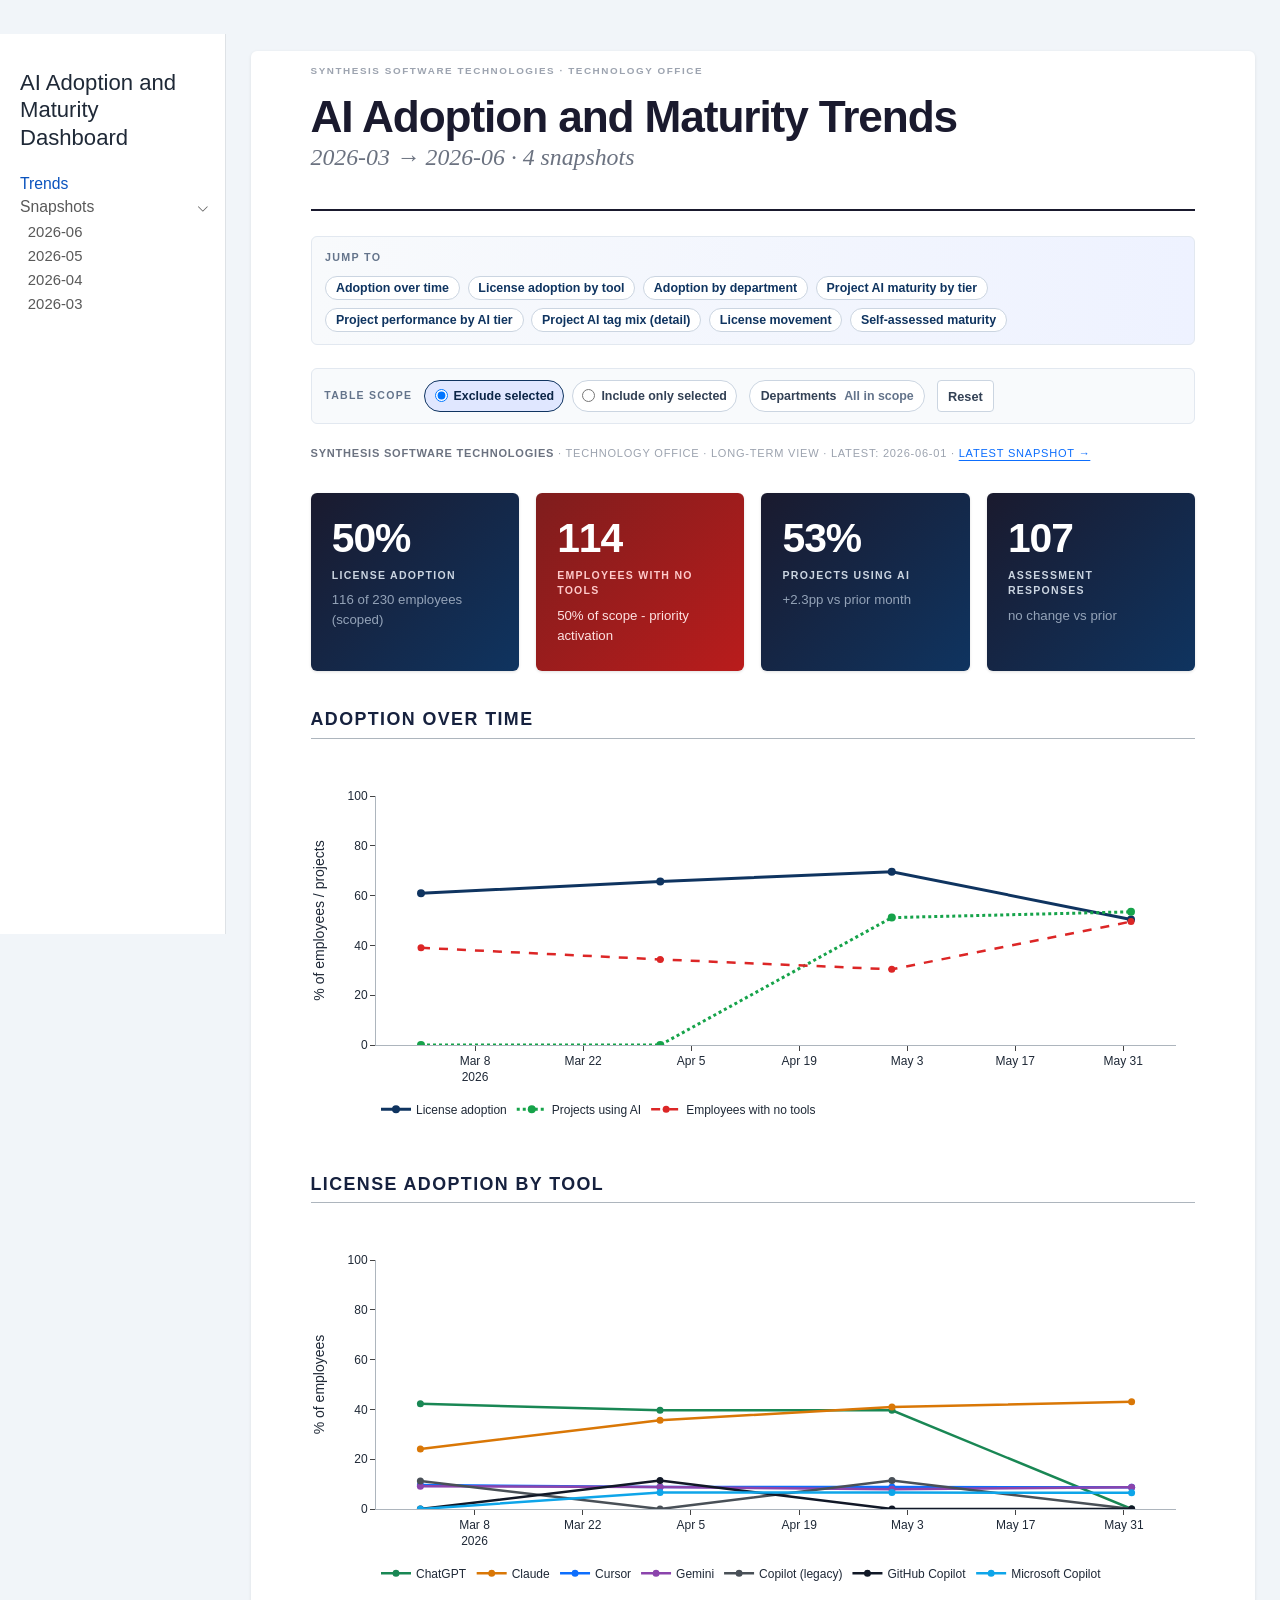
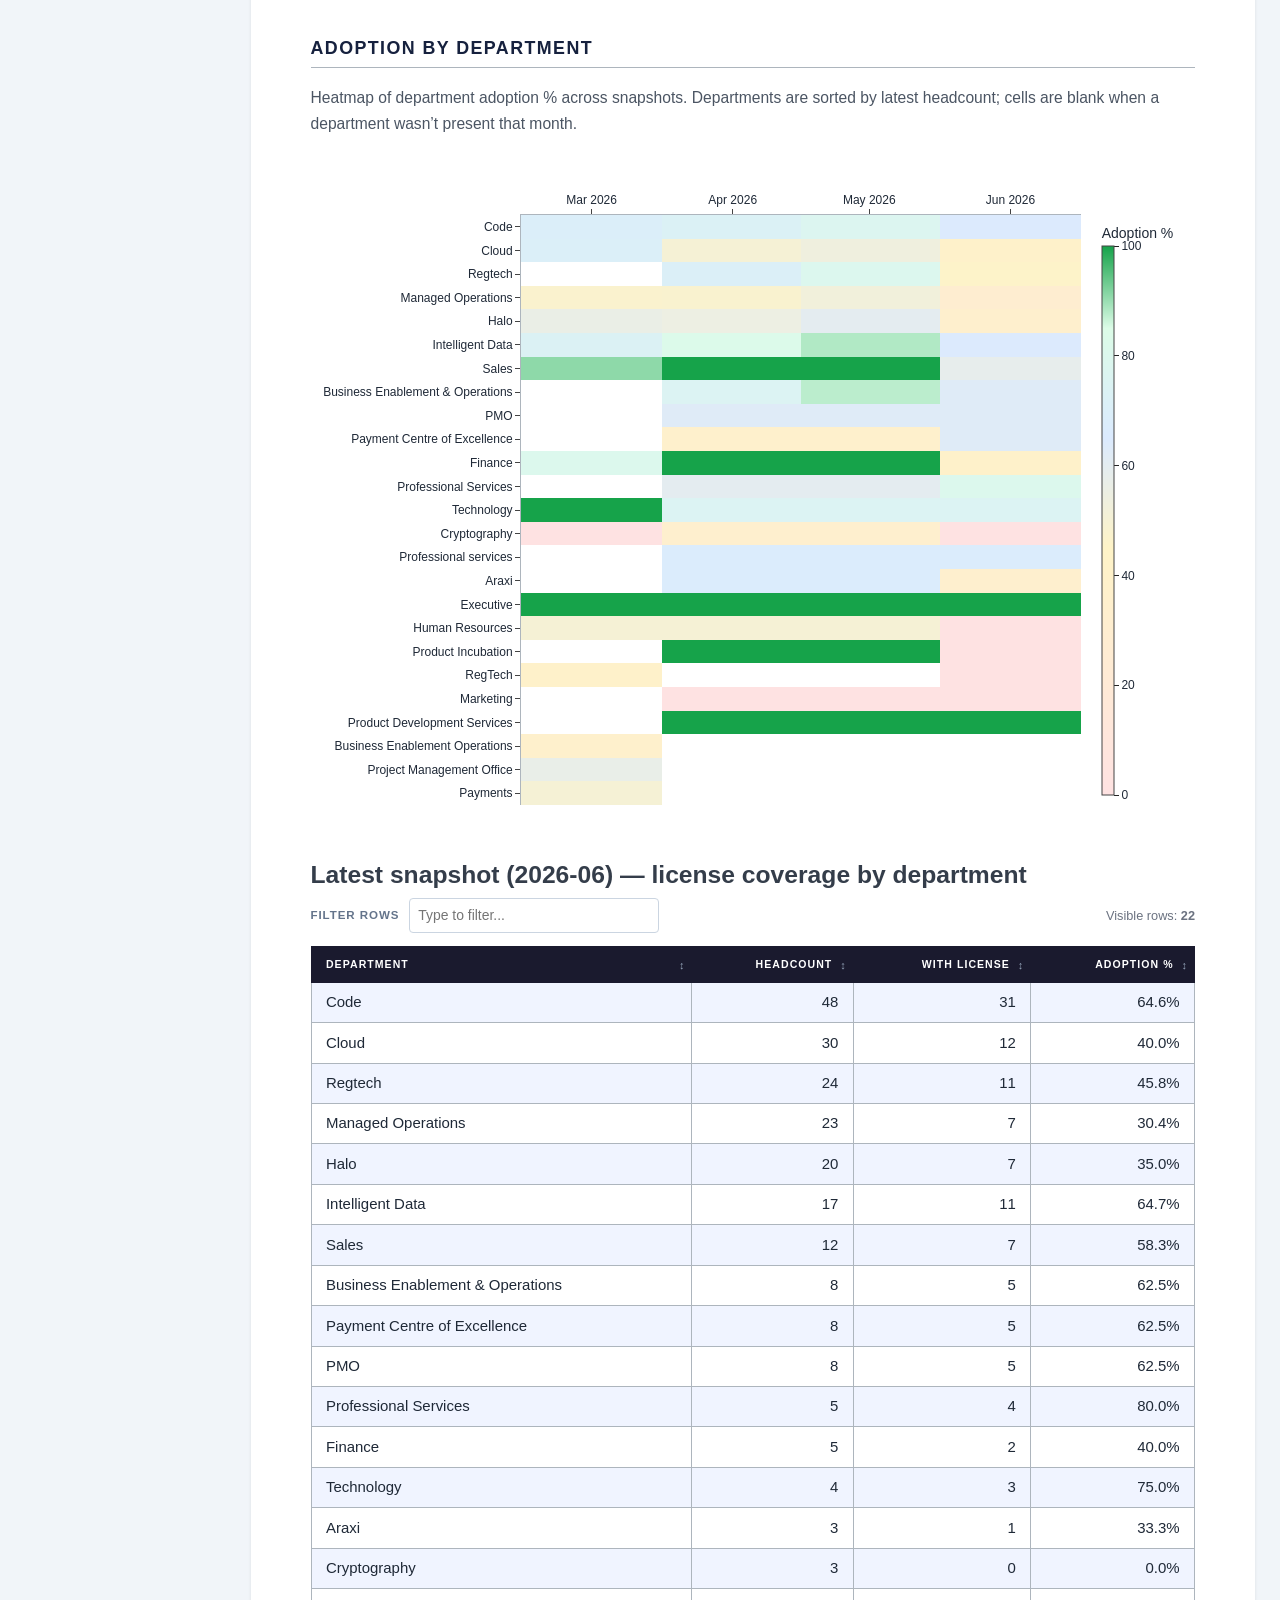
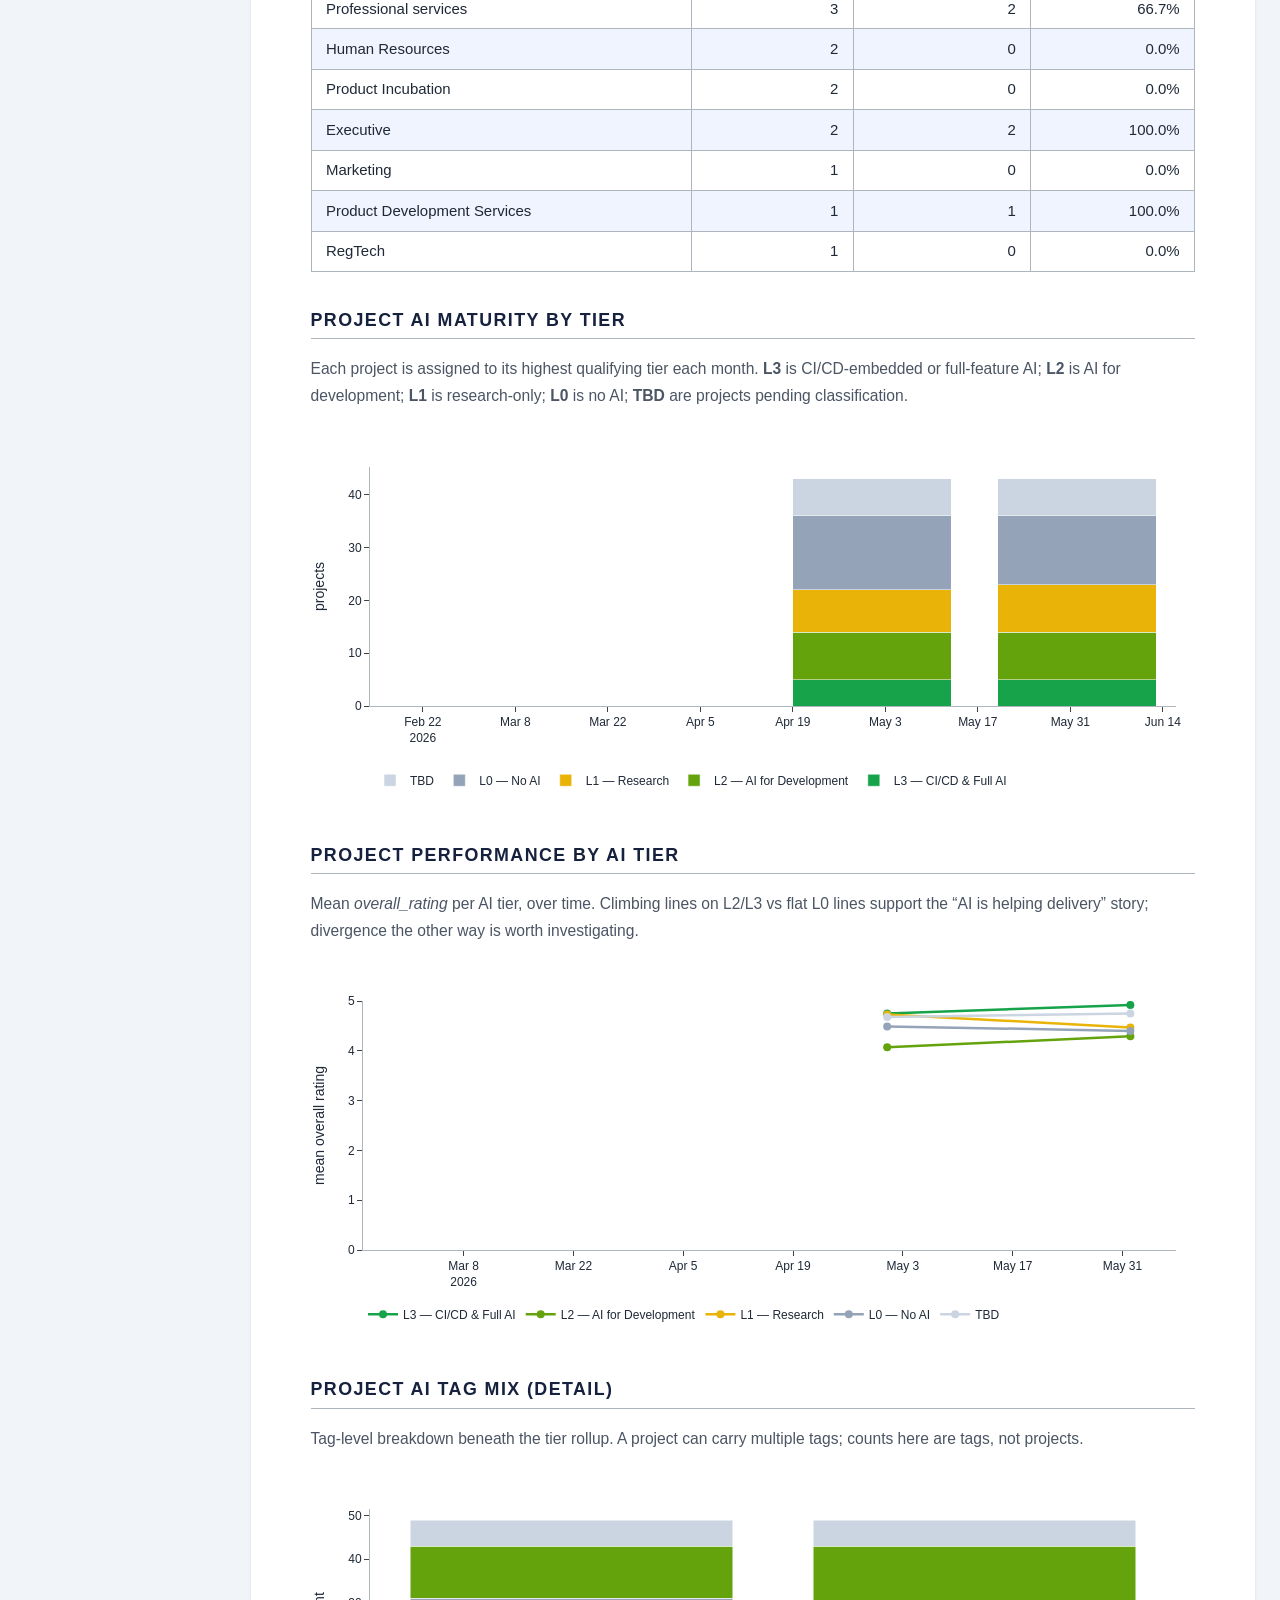
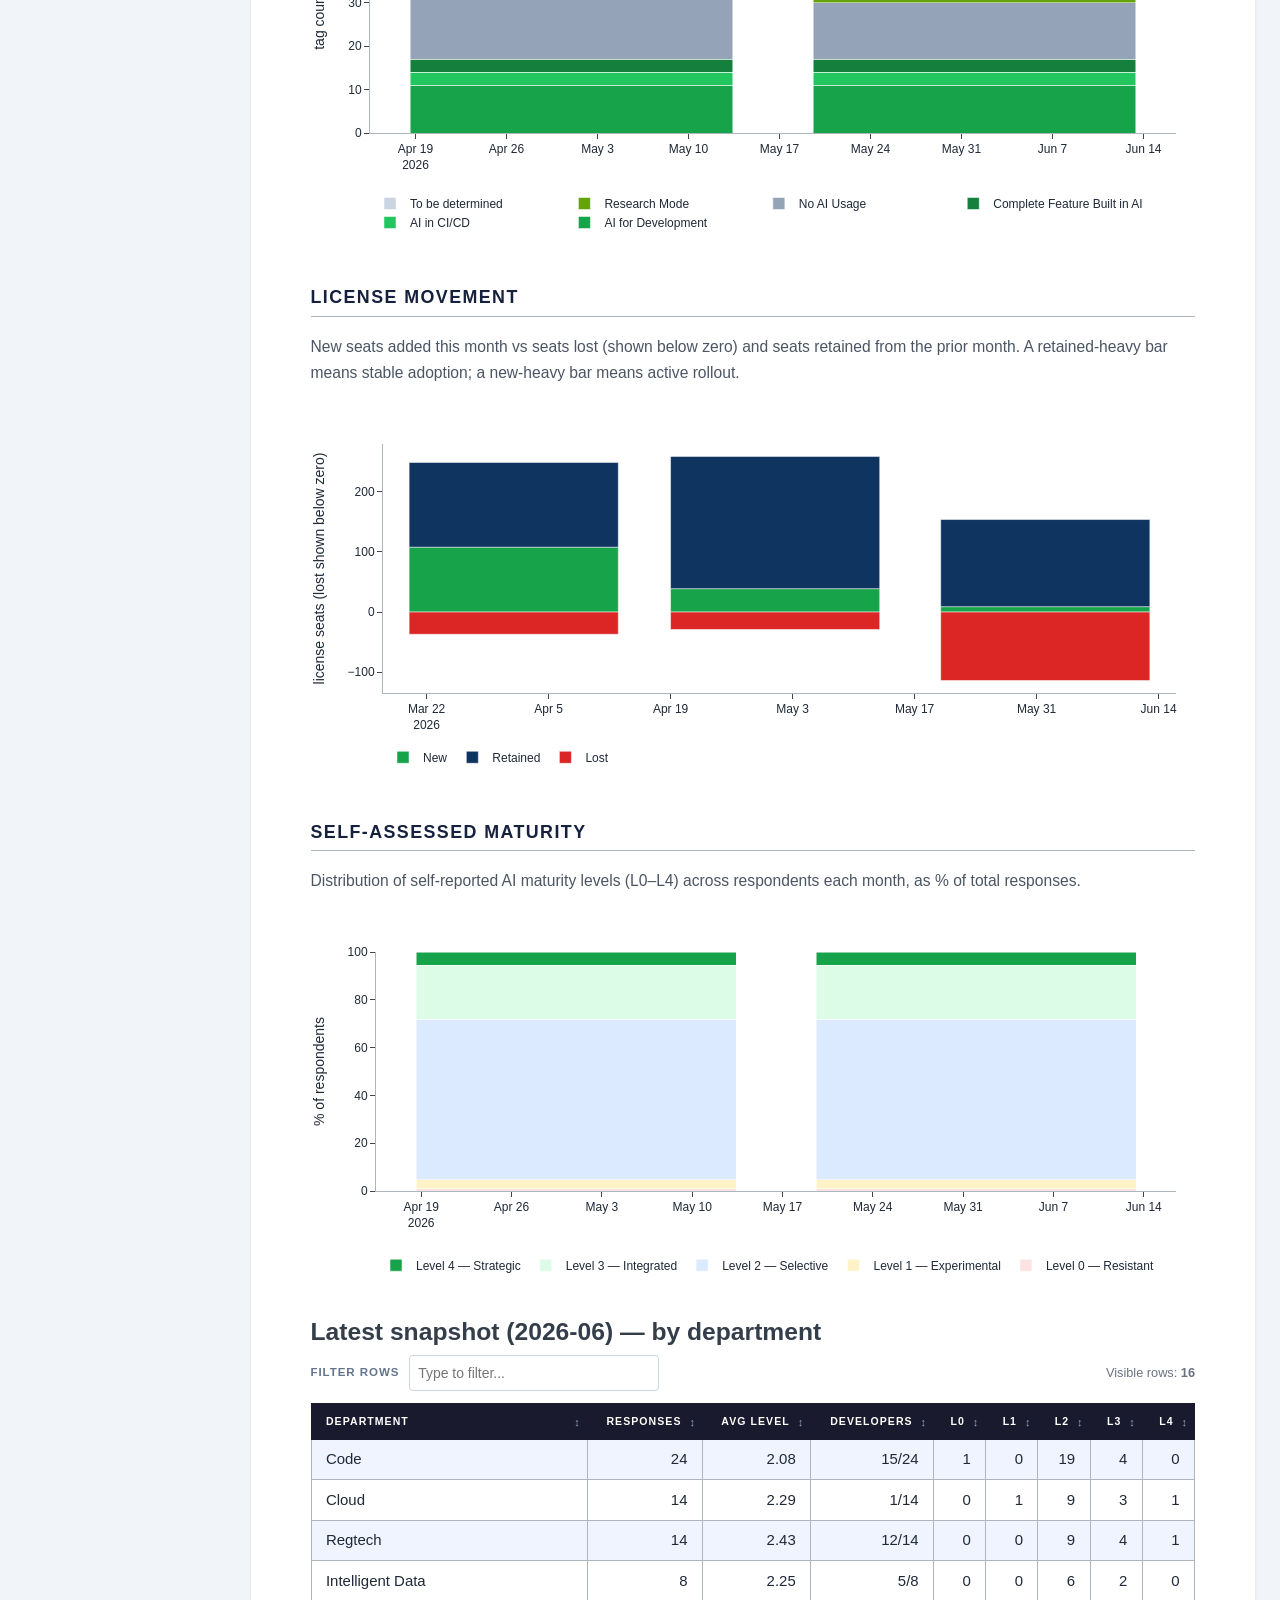
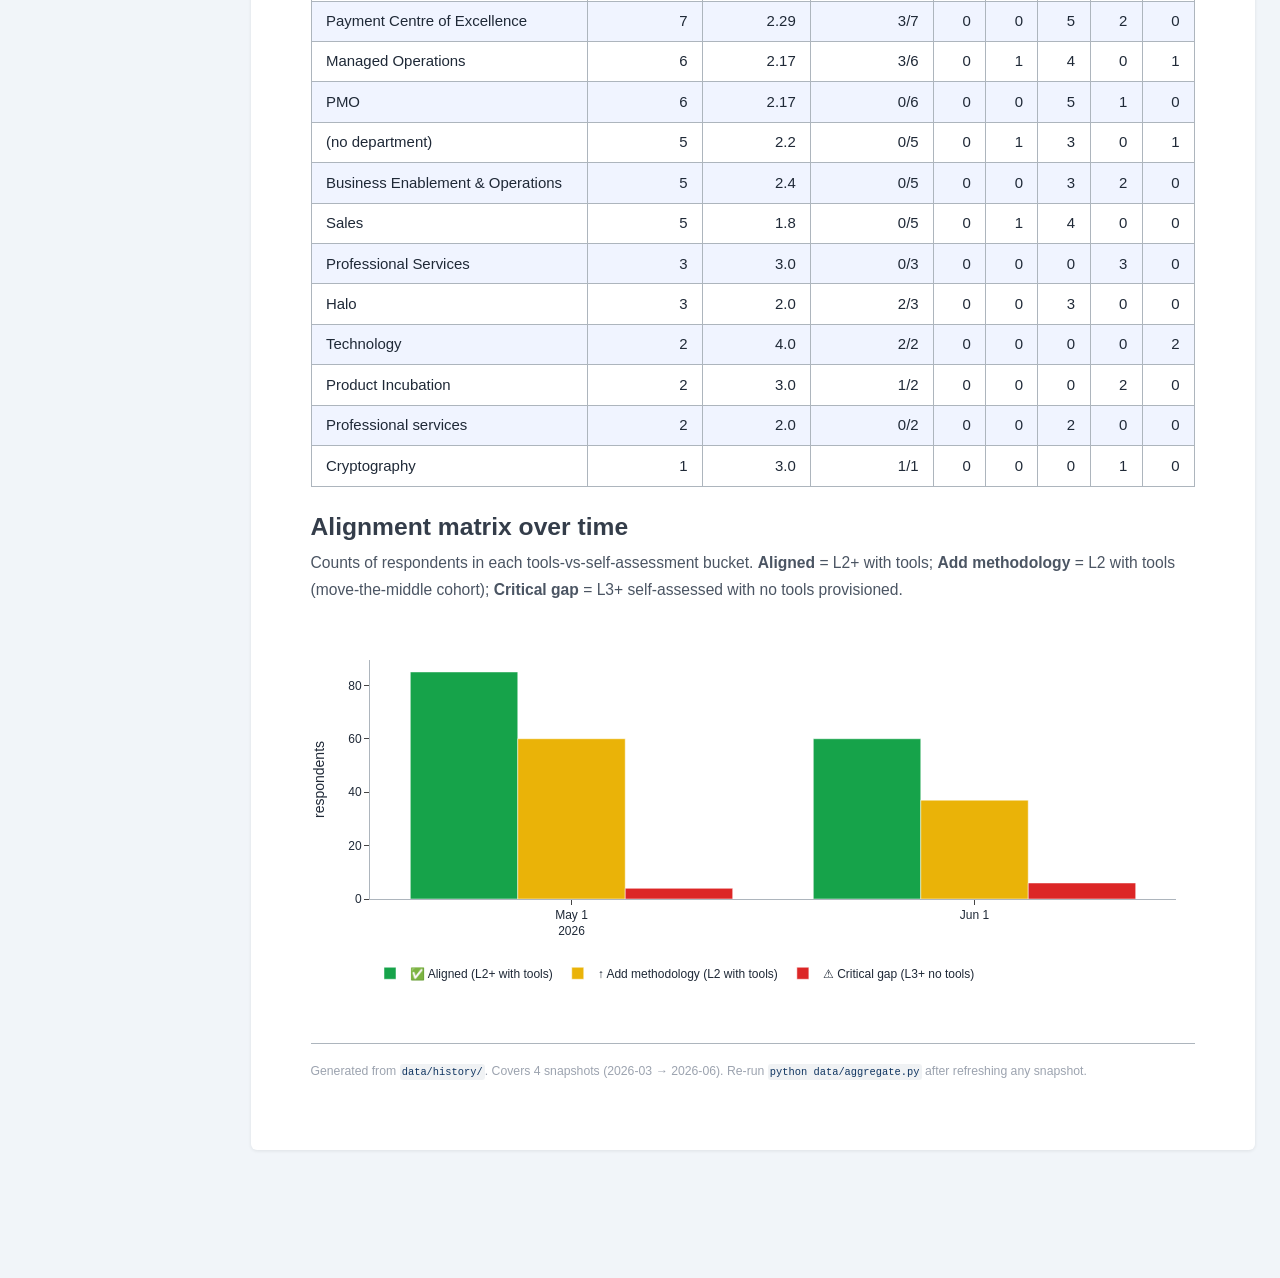
==== commit 26b75551: "deploy: 7944974009b36f10c1a0b9fbaab159c457f01ed1" ====
--- a/dashboard/index.html
+++ b/dashboard/index.html
@@ -200,18 +200,18 @@
 </div>
 <div class="kpi">
 <div class="kpi-value">
-0%
+53%
 </div>
 <div class="kpi-label">
 Projects using AI
 </div>
 <div class="kpi-sub">
--51.2pp vs prior month
++2.3pp vs prior month
 </div>
 </div>
 <div class="kpi">
 <div class="kpi-value">
-0
+107
 </div>
 <div class="kpi-label">
 Assessment responses
@@ -223,7 +223,7 @@
 </div>
 <section id="adoption-over-time" class="level2">
 <h2 class="anchored" data-anchor-id="adoption-over-time">Adoption over time</h2>
-<div>                            <div id="chart-adoption" class="plotly-graph-div" style="height:380px; width:100%;"></div>            <script>                window.PLOTLYENV=window.PLOTLYENV || {};                                if (document.getElementById("chart-adoption")) {                    Plotly.newPlot(                        "chart-adoption",                        [{"hovertemplate":"%{x}\u003cbr\u003e%{y:.1f}%\u003cextra\u003e\u003c\u002fextra\u003e","line":{"color":"#0F3460","width":3},"marker":{"size":8},"mode":"lines+markers","name":"License adoption","x":["2026-03","2026-04","2026-05","2026-06"],"y":[60.96,65.64,69.6,50.43],"type":"scatter"},{"hovertemplate":"%{x}\u003cbr\u003e%{y:.1f}%\u003cextra\u003e\u003c\u002fextra\u003e","line":{"color":"#16a34a","dash":"dot","width":3},"marker":{"size":8},"mode":"lines+markers","name":"Projects using AI","x":["2026-03","2026-04","2026-05","2026-06"],"y":[0.0,0.0,51.16,0.0],"type":"scatter"},{"hovertemplate":"%{x}\u003cbr\u003e%{y:.1f}%\u003cextra\u003e\u003c\u002fextra\u003e","line":{"color":"#dc2626","dash":"dash","width":2.5},"marker":{"size":7},"mode":"lines+markers","name":"Employees with no tools","x":["2026-03","2026-04","2026-05","2026-06"],"y":[39.04,34.36,30.4,49.57],"type":"scatter"}],                        {"font":{"color":"#1f2937","family":"-apple-system, BlinkMacSystemFont, Segoe UI, Roboto, sans-serif","size":12},"hoverlabel":{"bgcolor":"#1A1A2E","font":{"color":"white"}},"margin":{"b":50,"l":50,"r":20,"t":40},"paper_bgcolor":"white","plot_bgcolor":"white","template":{"data":{"barpolar":[{"marker":{"line":{"color":"white","width":0.5},"pattern":{"fillmode":"overlay","size":10,"solidity":0.2}},"type":"barpolar"}],"bar":[{"error_x":{"color":"rgb(36,36,36)"},"error_y":{"color":"rgb(36,36,36)"},"marker":{"line":{"color":"white","width":0.5},"pattern":{"fillmode":"overlay","size":10,"solidity":0.2}},"type":"bar"}],"carpet":[{"aaxis":{"endlinecolor":"rgb(36,36,36)","gridcolor":"white","linecolor":"white","minorgridcolor":"white","startlinecolor":"rgb(36,36,36)"},"baxis":{"endlinecolor":"rgb(36,36,36)","gridcolor":"white","linecolor":"white","minorgridcolor":"white","startlinecolor":"rgb(36,36,36)"},"type":"carpet"}],"choropleth":[{"colorbar":{"outlinewidth":1,"tickcolor":"rgb(36,36,36)","ticks":"outside"},"type":"choropleth"}],"contourcarpet":[{"colorbar":{"outlinewidth":1,"tickcolor":"rgb(36,36,36)","ticks":"outside"},"type":"contourcarpet"}],"contour":[{"colorbar":{"outlinewidth":1,"tickcolor":"rgb(36,36,36)","ticks":"outside"},"colorscale":[[0.0,"#440154"],[0.1111111111111111,"#482878"],[0.2222222222222222,"#3e4989"],[0.3333333333333333,"#31688e"],[0.4444444444444444,"#26828e"],[0.5555555555555556,"#1f9e89"],[0.6666666666666666,"#35b779"],[0.7777777777777778,"#6ece58"],[0.8888888888888888,"#b5de2b"],[1.0,"#fde725"]],"type":"contour"}],"heatmap":[{"colorbar":{"outlinewidth":1,"tickcolor":"rgb(36,36,36)","ticks":"outside"},"colorscale":[[0.0,"#440154"],[0.1111111111111111,"#482878"],[0.2222222222222222,"#3e4989"],[0.3333333333333333,"#31688e"],[0.4444444444444444,"#26828e"],[0.5555555555555556,"#1f9e89"],[0.6666666666666666,"#35b779"],[0.7777777777777778,"#6ece58"],[0.8888888888888888,"#b5de2b"],[1.0,"#fde725"]],"type":"heatmap"}],"histogram2dcontour":[{"colorbar":{"outlinewidth":1,"tickcolor":"rgb(36,36,36)","ticks":"outside"},"colorscale":[[0.0,"#440154"],[0.1111111111111111,"#482878"],[0.2222222222222222,"#3e4989"],[0.3333333333333333,"#31688e"],[0.4444444444444444,"#26828e"],[0.5555555555555556,"#1f9e89"],[0.6666666666666666,"#35b779"],[0.7777777777777778,"#6ece58"],[0.8888888888888888,"#b5de2b"],[1.0,"#fde725"]],"type":"histogram2dcontour"}],"histogram2d":[{"colorbar":{"outlinewidth":1,"tickcolor":"rgb(36,36,36)","ticks":"outside"},"colorscale":[[0.0,"#440154"],[0.1111111111111111,"#482878"],[0.2222222222222222,"#3e4989"],[0.3333333333333333,"#31688e"],[0.4444444444444444,"#26828e"],[0.5555555555555556,"#1f9e89"],[0.6666666666666666,"#35b779"],[0.7777777777777778,"#6ece58"],[0.8888888888888888,"#b5de2b"],[1.0,"#fde725"]],"type":"histogram2d"}],"histogram":[{"marker":{"line":{"color":"white","width":0.6}},"type":"histogram"}],"mesh3d":[{"colorbar":{"outlinewidth":1,"tickcolor":"rgb(36,36,36)","ticks":"outside"},"type":"mesh3d"}],"parcoords":[{"line":{"colorbar":{"outlinewidth":1,"tickcolor":"rgb(36,36,36)","ticks":"outside"}},"type":"parcoords"}],"pie":[{"automargin":true,"type":"pie"}],"scatter3d":[{"line":{"colorbar":{"outlinewidth":1,"tickcolor":"rgb(36,36,36)","ticks":"outside"}},"marker":{"colorbar":{"outlinewidth":1,"tickcolor":"rgb(36,36,36)","ticks":"outside"}},"type":"scatter3d"}],"scattercarpet":[{"marker":{"colorbar":{"outlinewidth":1,"tickcolor":"rgb(36,36,36)","ticks":"outside"}},"type":"scattercarpet"}],"scattergeo":[{"marker":{"colorbar":{"outlinewidth":1,"tickcolor":"rgb(36,36,36)","ticks":"outside"}},"type":"scattergeo"}],"scattergl":[{"marker":{"colorbar":{"outlinewidth":1,"tickcolor":"rgb(36,36,36)","ticks":"outside"}},"type":"scattergl"}],"scattermapbox":[{"marker":{"colorbar":{"outlinewidth":1,"tickcolor":"rgb(36,36,36)","ticks":"outside"}},"type":"scattermapbox"}],"scattermap":[{"marker":{"colorbar":{"outlinewidth":1,"tickcolor":"rgb(36,36,36)","ticks":"outside"}},"type":"scattermap"}],"scatterpolargl":[{"marker":{"colorbar":{"outlinewidth":1,"tickcolor":"rgb(36,36,36)","ticks":"outside"}},"type":"scatterpolargl"}],"scatterpolar":[{"marker":{"colorbar":{"outlinewidth":1,"tickcolor":"rgb(36,36,36)","ticks":"outside"}},"type":"scatterpolar"}],"scatter":[{"fillpattern":{"fillmode":"overlay","size":10,"solidity":0.2},"type":"scatter"}],"scatterternary":[{"marker":{"colorbar":{"outlinewidth":1,"tickcolor":"rgb(36,36,36)","ticks":"outside"}},"type":"scatterternary"}],"surface":[{"colorbar":{"outlinewidth":1,"tickcolor":"rgb(36,36,36)","ticks":"outside"},"colorscale":[[0.0,"#440154"],[0.1111111111111111,"#482878"],[0.2222222222222222,"#3e4989"],[0.3333333333333333,"#31688e"],[0.4444444444444444,"#26828e"],[0.5555555555555556,"#1f9e89"],[0.6666666666666666,"#35b779"],[0.7777777777777778,"#6ece58"],[0.8888888888888888,"#b5de2b"],[1.0,"#fde725"]],"type":"surface"}],"table":[{"cells":{"fill":{"color":"rgb(237,237,237)"},"line":{"color":"white"}},"header":{"fill":{"color":"rgb(217,217,217)"},"line":{"color":"white"}},"type":"table"}]},"layout":{"annotationdefaults":{"arrowhead":0,"arrowwidth":1},"autotypenumbers":"strict","coloraxis":{"colorbar":{"outlinewidth":1,"tickcolor":"rgb(36,36,36)","ticks":"outside"}},"colorscale":{"diverging":[[0.0,"rgb(103,0,31)"],[0.1,"rgb(178,24,43)"],[0.2,"rgb(214,96,77)"],[0.3,"rgb(244,165,130)"],[0.4,"rgb(253,219,199)"],[0.5,"rgb(247,247,247)"],[0.6,"rgb(209,229,240)"],[0.7,"rgb(146,197,222)"],[0.8,"rgb(67,147,195)"],[0.9,"rgb(33,102,172)"],[1.0,"rgb(5,48,97)"]],"sequential":[[0.0,"#440154"],[0.1111111111111111,"#482878"],[0.2222222222222222,"#3e4989"],[0.3333333333333333,"#31688e"],[0.4444444444444444,"#26828e"],[0.5555555555555556,"#1f9e89"],[0.6666666666666666,"#35b779"],[0.7777777777777778,"#6ece58"],[0.8888888888888888,"#b5de2b"],[1.0,"#fde725"]],"sequentialminus":[[0.0,"#440154"],[0.1111111111111111,"#482878"],[0.2222222222222222,"#3e4989"],[0.3333333333333333,"#31688e"],[0.4444444444444444,"#26828e"],[0.5555555555555556,"#1f9e89"],[0.6666666666666666,"#35b779"],[0.7777777777777778,"#6ece58"],[0.8888888888888888,"#b5de2b"],[1.0,"#fde725"]]},"colorway":["#1F77B4","#FF7F0E","#2CA02C","#D62728","#9467BD","#8C564B","#E377C2","#7F7F7F","#BCBD22","#17BECF"],"font":{"color":"rgb(36,36,36)"},"geo":{"bgcolor":"white","lakecolor":"white","landcolor":"white","showlakes":true,"showland":true,"subunitcolor":"white"},"hoverlabel":{"align":"left"},"hovermode":"closest","mapbox":{"style":"light"},"paper_bgcolor":"white","plot_bgcolor":"white","polar":{"angularaxis":{"gridcolor":"rgb(232,232,232)","linecolor":"rgb(36,36,36)","showgrid":false,"showline":true,"ticks":"outside"},"bgcolor":"white","radialaxis":{"gridcolor":"rgb(232,232,232)","linecolor":"rgb(36,36,36)","showgrid":false,"showline":true,"ticks":"outside"}},"scene":{"xaxis":{"backgroundcolor":"white","gridcolor":"rgb(232,232,232)","gridwidth":2,"linecolor":"rgb(36,36,36)","showbackground":true,"showgrid":false,"showline":true,"ticks":"outside","zeroline":false,"zerolinecolor":"rgb(36,36,36)"},"yaxis":{"backgroundcolor":"white","gridcolor":"rgb(232,232,232)","gridwidth":2,"linecolor":"rgb(36,36,36)","showbackground":true,"showgrid":false,"showline":true,"ticks":"outside","zeroline":false,"zerolinecolor":"rgb(36,36,36)"},"zaxis":{"backgroundcolor":"white","gridcolor":"rgb(232,232,232)","gridwidth":2,"linecolor":"rgb(36,36,36)","showbackground":true,"showgrid":false,"showline":true,"ticks":"outside","zeroline":false,"zerolinecolor":"rgb(36,36,36)"}},"shapedefaults":{"fillcolor":"black","line":{"width":0},"opacity":0.3},"ternary":{"aaxis":{"gridcolor":"rgb(232,232,232)","linecolor":"rgb(36,36,36)","showgrid":false,"showline":true,"ticks":"outside"},"baxis":{"gridcolor":"rgb(232,232,232)","linecolor":"rgb(36,36,36)","showgrid":false,"showline":true,"ticks":"outside"},"bgcolor":"white","caxis":{"gridcolor":"rgb(232,232,232)","linecolor":"rgb(36,36,36)","showgrid":false,"showline":true,"ticks":"outside"}},"title":{"x":0.05},"xaxis":{"automargin":true,"gridcolor":"rgb(232,232,232)","linecolor":"rgb(36,36,36)","showgrid":false,"showline":true,"ticks":"outside","title":{"standoff":15},"zeroline":false,"zerolinecolor":"rgb(36,36,36)"},"yaxis":{"automargin":true,"gridcolor":"rgb(232,232,232)","linecolor":"rgb(36,36,36)","showgrid":false,"showline":true,"ticks":"outside","title":{"standoff":15},"zeroline":false,"zerolinecolor":"rgb(36,36,36)"}}},"xaxis":{"linecolor":"#ADB5BD","showgrid":false},"yaxis":{"gridcolor":"#f1f5f9","linecolor":"#ADB5BD","zeroline":false,"title":{"text":"% of employees \u002f projects"},"range":[0,100]},"legend":{"orientation":"h","y":-0.2,"x":0},"title":{},"height":380},                        {"displayModeBar": false, "responsive": true}                    )                };            </script>        </div>
+<div>                            <div id="chart-adoption" class="plotly-graph-div" style="height:380px; width:100%;"></div>            <script>                window.PLOTLYENV=window.PLOTLYENV || {};                                if (document.getElementById("chart-adoption")) {                    Plotly.newPlot(                        "chart-adoption",                        [{"hovertemplate":"%{x}\u003cbr\u003e%{y:.1f}%\u003cextra\u003e\u003c\u002fextra\u003e","line":{"color":"#0F3460","width":3},"marker":{"size":8},"mode":"lines+markers","name":"License adoption","x":["2026-03","2026-04","2026-05","2026-06"],"y":[60.96,65.64,69.6,50.43],"type":"scatter"},{"hovertemplate":"%{x}\u003cbr\u003e%{y:.1f}%\u003cextra\u003e\u003c\u002fextra\u003e","line":{"color":"#16a34a","dash":"dot","width":3},"marker":{"size":8},"mode":"lines+markers","name":"Projects using AI","x":["2026-03","2026-04","2026-05","2026-06"],"y":[0.0,0.0,51.16,53.49],"type":"scatter"},{"hovertemplate":"%{x}\u003cbr\u003e%{y:.1f}%\u003cextra\u003e\u003c\u002fextra\u003e","line":{"color":"#dc2626","dash":"dash","width":2.5},"marker":{"size":7},"mode":"lines+markers","name":"Employees with no tools","x":["2026-03","2026-04","2026-05","2026-06"],"y":[39.04,34.36,30.4,49.57],"type":"scatter"}],                        {"font":{"color":"#1f2937","family":"-apple-system, BlinkMacSystemFont, Segoe UI, Roboto, sans-serif","size":12},"hoverlabel":{"bgcolor":"#1A1A2E","font":{"color":"white"}},"margin":{"b":50,"l":50,"r":20,"t":40},"paper_bgcolor":"white","plot_bgcolor":"white","template":{"data":{"barpolar":[{"marker":{"line":{"color":"white","width":0.5},"pattern":{"fillmode":"overlay","size":10,"solidity":0.2}},"type":"barpolar"}],"bar":[{"error_x":{"color":"rgb(36,36,36)"},"error_y":{"color":"rgb(36,36,36)"},"marker":{"line":{"color":"white","width":0.5},"pattern":{"fillmode":"overlay","size":10,"solidity":0.2}},"type":"bar"}],"carpet":[{"aaxis":{"endlinecolor":"rgb(36,36,36)","gridcolor":"white","linecolor":"white","minorgridcolor":"white","startlinecolor":"rgb(36,36,36)"},"baxis":{"endlinecolor":"rgb(36,36,36)","gridcolor":"white","linecolor":"white","minorgridcolor":"white","startlinecolor":"rgb(36,36,36)"},"type":"carpet"}],"choropleth":[{"colorbar":{"outlinewidth":1,"tickcolor":"rgb(36,36,36)","ticks":"outside"},"type":"choropleth"}],"contourcarpet":[{"colorbar":{"outlinewidth":1,"tickcolor":"rgb(36,36,36)","ticks":"outside"},"type":"contourcarpet"}],"contour":[{"colorbar":{"outlinewidth":1,"tickcolor":"rgb(36,36,36)","ticks":"outside"},"colorscale":[[0.0,"#440154"],[0.1111111111111111,"#482878"],[0.2222222222222222,"#3e4989"],[0.3333333333333333,"#31688e"],[0.4444444444444444,"#26828e"],[0.5555555555555556,"#1f9e89"],[0.6666666666666666,"#35b779"],[0.7777777777777778,"#6ece58"],[0.8888888888888888,"#b5de2b"],[1.0,"#fde725"]],"type":"contour"}],"heatmap":[{"colorbar":{"outlinewidth":1,"tickcolor":"rgb(36,36,36)","ticks":"outside"},"colorscale":[[0.0,"#440154"],[0.1111111111111111,"#482878"],[0.2222222222222222,"#3e4989"],[0.3333333333333333,"#31688e"],[0.4444444444444444,"#26828e"],[0.5555555555555556,"#1f9e89"],[0.6666666666666666,"#35b779"],[0.7777777777777778,"#6ece58"],[0.8888888888888888,"#b5de2b"],[1.0,"#fde725"]],"type":"heatmap"}],"histogram2dcontour":[{"colorbar":{"outlinewidth":1,"tickcolor":"rgb(36,36,36)","ticks":"outside"},"colorscale":[[0.0,"#440154"],[0.1111111111111111,"#482878"],[0.2222222222222222,"#3e4989"],[0.3333333333333333,"#31688e"],[0.4444444444444444,"#26828e"],[0.5555555555555556,"#1f9e89"],[0.6666666666666666,"#35b779"],[0.7777777777777778,"#6ece58"],[0.8888888888888888,"#b5de2b"],[1.0,"#fde725"]],"type":"histogram2dcontour"}],"histogram2d":[{"colorbar":{"outlinewidth":1,"tickcolor":"rgb(36,36,36)","ticks":"outside"},"colorscale":[[0.0,"#440154"],[0.1111111111111111,"#482878"],[0.2222222222222222,"#3e4989"],[0.3333333333333333,"#31688e"],[0.4444444444444444,"#26828e"],[0.5555555555555556,"#1f9e89"],[0.6666666666666666,"#35b779"],[0.7777777777777778,"#6ece58"],[0.8888888888888888,"#b5de2b"],[1.0,"#fde725"]],"type":"histogram2d"}],"histogram":[{"marker":{"line":{"color":"white","width":0.6}},"type":"histogram"}],"mesh3d":[{"colorbar":{"outlinewidth":1,"tickcolor":"rgb(36,36,36)","ticks":"outside"},"type":"mesh3d"}],"parcoords":[{"line":{"colorbar":{"outlinewidth":1,"tickcolor":"rgb(36,36,36)","ticks":"outside"}},"type":"parcoords"}],"pie":[{"automargin":true,"type":"pie"}],"scatter3d":[{"line":{"colorbar":{"outlinewidth":1,"tickcolor":"rgb(36,36,36)","ticks":"outside"}},"marker":{"colorbar":{"outlinewidth":1,"tickcolor":"rgb(36,36,36)","ticks":"outside"}},"type":"scatter3d"}],"scattercarpet":[{"marker":{"colorbar":{"outlinewidth":1,"tickcolor":"rgb(36,36,36)","ticks":"outside"}},"type":"scattercarpet"}],"scattergeo":[{"marker":{"colorbar":{"outlinewidth":1,"tickcolor":"rgb(36,36,36)","ticks":"outside"}},"type":"scattergeo"}],"scattergl":[{"marker":{"colorbar":{"outlinewidth":1,"tickcolor":"rgb(36,36,36)","ticks":"outside"}},"type":"scattergl"}],"scattermapbox":[{"marker":{"colorbar":{"outlinewidth":1,"tickcolor":"rgb(36,36,36)","ticks":"outside"}},"type":"scattermapbox"}],"scattermap":[{"marker":{"colorbar":{"outlinewidth":1,"tickcolor":"rgb(36,36,36)","ticks":"outside"}},"type":"scattermap"}],"scatterpolargl":[{"marker":{"colorbar":{"outlinewidth":1,"tickcolor":"rgb(36,36,36)","ticks":"outside"}},"type":"scatterpolargl"}],"scatterpolar":[{"marker":{"colorbar":{"outlinewidth":1,"tickcolor":"rgb(36,36,36)","ticks":"outside"}},"type":"scatterpolar"}],"scatter":[{"fillpattern":{"fillmode":"overlay","size":10,"solidity":0.2},"type":"scatter"}],"scatterternary":[{"marker":{"colorbar":{"outlinewidth":1,"tickcolor":"rgb(36,36,36)","ticks":"outside"}},"type":"scatterternary"}],"surface":[{"colorbar":{"outlinewidth":1,"tickcolor":"rgb(36,36,36)","ticks":"outside"},"colorscale":[[0.0,"#440154"],[0.1111111111111111,"#482878"],[0.2222222222222222,"#3e4989"],[0.3333333333333333,"#31688e"],[0.4444444444444444,"#26828e"],[0.5555555555555556,"#1f9e89"],[0.6666666666666666,"#35b779"],[0.7777777777777778,"#6ece58"],[0.8888888888888888,"#b5de2b"],[1.0,"#fde725"]],"type":"surface"}],"table":[{"cells":{"fill":{"color":"rgb(237,237,237)"},"line":{"color":"white"}},"header":{"fill":{"color":"rgb(217,217,217)"},"line":{"color":"white"}},"type":"table"}]},"layout":{"annotationdefaults":{"arrowhead":0,"arrowwidth":1},"autotypenumbers":"strict","coloraxis":{"colorbar":{"outlinewidth":1,"tickcolor":"rgb(36,36,36)","ticks":"outside"}},"colorscale":{"diverging":[[0.0,"rgb(103,0,31)"],[0.1,"rgb(178,24,43)"],[0.2,"rgb(214,96,77)"],[0.3,"rgb(244,165,130)"],[0.4,"rgb(253,219,199)"],[0.5,"rgb(247,247,247)"],[0.6,"rgb(209,229,240)"],[0.7,"rgb(146,197,222)"],[0.8,"rgb(67,147,195)"],[0.9,"rgb(33,102,172)"],[1.0,"rgb(5,48,97)"]],"sequential":[[0.0,"#440154"],[0.1111111111111111,"#482878"],[0.2222222222222222,"#3e4989"],[0.3333333333333333,"#31688e"],[0.4444444444444444,"#26828e"],[0.5555555555555556,"#1f9e89"],[0.6666666666666666,"#35b779"],[0.7777777777777778,"#6ece58"],[0.8888888888888888,"#b5de2b"],[1.0,"#fde725"]],"sequentialminus":[[0.0,"#440154"],[0.1111111111111111,"#482878"],[0.2222222222222222,"#3e4989"],[0.3333333333333333,"#31688e"],[0.4444444444444444,"#26828e"],[0.5555555555555556,"#1f9e89"],[0.6666666666666666,"#35b779"],[0.7777777777777778,"#6ece58"],[0.8888888888888888,"#b5de2b"],[1.0,"#fde725"]]},"colorway":["#1F77B4","#FF7F0E","#2CA02C","#D62728","#9467BD","#8C564B","#E377C2","#7F7F7F","#BCBD22","#17BECF"],"font":{"color":"rgb(36,36,36)"},"geo":{"bgcolor":"white","lakecolor":"white","landcolor":"white","showlakes":true,"showland":true,"subunitcolor":"white"},"hoverlabel":{"align":"left"},"hovermode":"closest","mapbox":{"style":"light"},"paper_bgcolor":"white","plot_bgcolor":"white","polar":{"angularaxis":{"gridcolor":"rgb(232,232,232)","linecolor":"rgb(36,36,36)","showgrid":false,"showline":true,"ticks":"outside"},"bgcolor":"white","radialaxis":{"gridcolor":"rgb(232,232,232)","linecolor":"rgb(36,36,36)","showgrid":false,"showline":true,"ticks":"outside"}},"scene":{"xaxis":{"backgroundcolor":"white","gridcolor":"rgb(232,232,232)","gridwidth":2,"linecolor":"rgb(36,36,36)","showbackground":true,"showgrid":false,"showline":true,"ticks":"outside","zeroline":false,"zerolinecolor":"rgb(36,36,36)"},"yaxis":{"backgroundcolor":"white","gridcolor":"rgb(232,232,232)","gridwidth":2,"linecolor":"rgb(36,36,36)","showbackground":true,"showgrid":false,"showline":true,"ticks":"outside","zeroline":false,"zerolinecolor":"rgb(36,36,36)"},"zaxis":{"backgroundcolor":"white","gridcolor":"rgb(232,232,232)","gridwidth":2,"linecolor":"rgb(36,36,36)","showbackground":true,"showgrid":false,"showline":true,"ticks":"outside","zeroline":false,"zerolinecolor":"rgb(36,36,36)"}},"shapedefaults":{"fillcolor":"black","line":{"width":0},"opacity":0.3},"ternary":{"aaxis":{"gridcolor":"rgb(232,232,232)","linecolor":"rgb(36,36,36)","showgrid":false,"showline":true,"ticks":"outside"},"baxis":{"gridcolor":"rgb(232,232,232)","linecolor":"rgb(36,36,36)","showgrid":false,"showline":true,"ticks":"outside"},"bgcolor":"white","caxis":{"gridcolor":"rgb(232,232,232)","linecolor":"rgb(36,36,36)","showgrid":false,"showline":true,"ticks":"outside"}},"title":{"x":0.05},"xaxis":{"automargin":true,"gridcolor":"rgb(232,232,232)","linecolor":"rgb(36,36,36)","showgrid":false,"showline":true,"ticks":"outside","title":{"standoff":15},"zeroline":false,"zerolinecolor":"rgb(36,36,36)"},"yaxis":{"automargin":true,"gridcolor":"rgb(232,232,232)","linecolor":"rgb(36,36,36)","showgrid":false,"showline":true,"ticks":"outside","title":{"standoff":15},"zeroline":false,"zerolinecolor":"rgb(36,36,36)"}}},"xaxis":{"linecolor":"#ADB5BD","showgrid":false},"yaxis":{"gridcolor":"#f1f5f9","linecolor":"#ADB5BD","zeroline":false,"title":{"text":"% of employees \u002f projects"},"range":[0,100]},"legend":{"orientation":"h","y":-0.2,"x":0},"title":{},"height":380},                        {"displayModeBar": false, "responsive": true}                    )                };            </script>        </div>
 </section>
 <section id="license-adoption-by-tool" class="level2">
 <h2 class="anchored" data-anchor-id="license-adoption-by-tool">License adoption by tool</h2>
@@ -572,21 +572,21 @@
 <p>
 Each project is assigned to its highest qualifying tier each month. <strong>L3</strong> is CI/CD-embedded or full-feature AI; <strong>L2</strong> is AI for development; <strong>L1</strong> is research-only; <strong>L0</strong> is no AI; <strong>TBD</strong> are projects pending classification.
 </p>
-<div>                            <div id="chart-tiers" class="plotly-graph-div" style="height:380px; width:100%;"></div>            <script>                window.PLOTLYENV=window.PLOTLYENV || {};                                if (document.getElementById("chart-tiers")) {                    Plotly.newPlot(                        "chart-tiers",                        [{"hovertemplate":"L3 \u2014 CI\u002fCD & Full AI\u003cbr\u003e%{x}: %{y} projects\u003cextra\u003e\u003c\u002fextra\u003e","marker":{"color":"#16a34a"},"name":"L3 \u2014 CI\u002fCD & Full AI","x":["2026-03","2026-04","2026-05","2026-06"],"y":[0,0,5,0],"type":"bar"},{"hovertemplate":"L2 \u2014 AI for Development\u003cbr\u003e%{x}: %{y} projects\u003cextra\u003e\u003c\u002fextra\u003e","marker":{"color":"#65a30d"},"name":"L2 \u2014 AI for Development","x":["2026-03","2026-04","2026-05","2026-06"],"y":[0,0,9,0],"type":"bar"},{"hovertemplate":"L1 \u2014 Research\u003cbr\u003e%{x}: %{y} projects\u003cextra\u003e\u003c\u002fextra\u003e","marker":{"color":"#eab308"},"name":"L1 \u2014 Research","x":["2026-03","2026-04","2026-05","2026-06"],"y":[0,0,8,0],"type":"bar"},{"hovertemplate":"L0 \u2014 No AI\u003cbr\u003e%{x}: %{y} projects\u003cextra\u003e\u003c\u002fextra\u003e","marker":{"color":"#94a3b8"},"name":"L0 \u2014 No AI","x":["2026-03","2026-04","2026-05","2026-06"],"y":[0,0,14,0],"type":"bar"},{"hovertemplate":"TBD\u003cbr\u003e%{x}: %{y} projects\u003cextra\u003e\u003c\u002fextra\u003e","marker":{"color":"#cbd5e1"},"name":"TBD","x":["2026-03","2026-04","2026-05","2026-06"],"y":[0,0,7,0],"type":"bar"}],                        {"font":{"color":"#1f2937","family":"-apple-system, BlinkMacSystemFont, Segoe UI, Roboto, sans-serif","size":12},"hoverlabel":{"bgcolor":"#1A1A2E","font":{"color":"white"}},"margin":{"b":50,"l":50,"r":20,"t":40},"paper_bgcolor":"white","plot_bgcolor":"white","template":{"data":{"barpolar":[{"marker":{"line":{"color":"white","width":0.5},"pattern":{"fillmode":"overlay","size":10,"solidity":0.2}},"type":"barpolar"}],"bar":[{"error_x":{"color":"rgb(36,36,36)"},"error_y":{"color":"rgb(36,36,36)"},"marker":{"line":{"color":"white","width":0.5},"pattern":{"fillmode":"overlay","size":10,"solidity":0.2}},"type":"bar"}],"carpet":[{"aaxis":{"endlinecolor":"rgb(36,36,36)","gridcolor":"white","linecolor":"white","minorgridcolor":"white","startlinecolor":"rgb(36,36,36)"},"baxis":{"endlinecolor":"rgb(36,36,36)","gridcolor":"white","linecolor":"white","minorgridcolor":"white","startlinecolor":"rgb(36,36,36)"},"type":"carpet"}],"choropleth":[{"colorbar":{"outlinewidth":1,"tickcolor":"rgb(36,36,36)","ticks":"outside"},"type":"choropleth"}],"contourcarpet":[{"colorbar":{"outlinewidth":1,"tickcolor":"rgb(36,36,36)","ticks":"outside"},"type":"contourcarpet"}],"contour":[{"colorbar":{"outlinewidth":1,"tickcolor":"rgb(36,36,36)","ticks":"outside"},"colorscale":[[0.0,"#440154"],[0.1111111111111111,"#482878"],[0.2222222222222222,"#3e4989"],[0.3333333333333333,"#31688e"],[0.4444444444444444,"#26828e"],[0.5555555555555556,"#1f9e89"],[0.6666666666666666,"#35b779"],[0.7777777777777778,"#6ece58"],[0.8888888888888888,"#b5de2b"],[1.0,"#fde725"]],"type":"contour"}],"heatmap":[{"colorbar":{"outlinewidth":1,"tickcolor":"rgb(36,36,36)","ticks":"outside"},"colorscale":[[0.0,"#440154"],[0.1111111111111111,"#482878"],[0.2222222222222222,"#3e4989"],[0.3333333333333333,"#31688e"],[0.4444444444444444,"#26828e"],[0.5555555555555556,"#1f9e89"],[0.6666666666666666,"#35b779"],[0.7777777777777778,"#6ece58"],[0.8888888888888888,"#b5de2b"],[1.0,"#fde725"]],"type":"heatmap"}],"histogram2dcontour":[{"colorbar":{"outlinewidth":1,"tickcolor":"rgb(36,36,36)","ticks":"outside"},"colorscale":[[0.0,"#440154"],[0.1111111111111111,"#482878"],[0.2222222222222222,"#3e4989"],[0.3333333333333333,"#31688e"],[0.4444444444444444,"#26828e"],[0.5555555555555556,"#1f9e89"],[0.6666666666666666,"#35b779"],[0.7777777777777778,"#6ece58"],[0.8888888888888888,"#b5de2b"],[1.0,"#fde725"]],"type":"histogram2dcontour"}],"histogram2d":[{"colorbar":{"outlinewidth":1,"tickcolor":"rgb(36,36,36)","ticks":"outside"},"colorscale":[[0.0,"#440154"],[0.1111111111111111,"#482878"],[0.2222222222222222,"#3e4989"],[0.3333333333333333,"#31688e"],[0.4444444444444444,"#26828e"],[0.5555555555555556,"#1f9e89"],[0.6666666666666666,"#35b779"],[0.7777777777777778,"#6ece58"],[0.8888888888888888,"#b5de2b"],[1.0,"#fde725"]],"type":"histogram2d"}],"histogram":[{"marker":{"line":{"color":"white","width":0.6}},"type":"histogram"}],"mesh3d":[{"colorbar":{"outlinewidth":1,"tickcolor":"rgb(36,36,36)","ticks":"outside"},"type":"mesh3d"}],"parcoords":[{"line":{"colorbar":{"outlinewidth":1,"tickcolor":"rgb(36,36,36)","ticks":"outside"}},"type":"parcoords"}],"pie":[{"automargin":true,"type":"pie"}],"scatter3d":[{"line":{"colorbar":{"outlinewidth":1,"tickcolor":"rgb(36,36,36)","ticks":"outside"}},"marker":{"colorbar":{"outlinewidth":1,"tickcolor":"rgb(36,36,36)","ticks":"outside"}},"type":"scatter3d"}],"scattercarpet":[{"marker":{"colorbar":{"outlinewidth":1,"tickcolor":"rgb(36,36,36)","ticks":"outside"}},"type":"scattercarpet"}],"scattergeo":[{"marker":{"colorbar":{"outlinewidth":1,"tickcolor":"rgb(36,36,36)","ticks":"outside"}},"type":"scattergeo"}],"scattergl":[{"marker":{"colorbar":{"outlinewidth":1,"tickcolor":"rgb(36,36,36)","ticks":"outside"}},"type":"scattergl"}],"scattermapbox":[{"marker":{"colorbar":{"outlinewidth":1,"tickcolor":"rgb(36,36,36)","ticks":"outside"}},"type":"scattermapbox"}],"scattermap":[{"marker":{"colorbar":{"outlinewidth":1,"tickcolor":"rgb(36,36,36)","ticks":"outside"}},"type":"scattermap"}],"scatterpolargl":[{"marker":{"colorbar":{"outlinewidth":1,"tickcolor":"rgb(36,36,36)","ticks":"outside"}},"type":"scatterpolargl"}],"scatterpolar":[{"marker":{"colorbar":{"outlinewidth":1,"tickcolor":"rgb(36,36,36)","ticks":"outside"}},"type":"scatterpolar"}],"scatter":[{"fillpattern":{"fillmode":"overlay","size":10,"solidity":0.2},"type":"scatter"}],"scatterternary":[{"marker":{"colorbar":{"outlinewidth":1,"tickcolor":"rgb(36,36,36)","ticks":"outside"}},"type":"scatterternary"}],"surface":[{"colorbar":{"outlinewidth":1,"tickcolor":"rgb(36,36,36)","ticks":"outside"},"colorscale":[[0.0,"#440154"],[0.1111111111111111,"#482878"],[0.2222222222222222,"#3e4989"],[0.3333333333333333,"#31688e"],[0.4444444444444444,"#26828e"],[0.5555555555555556,"#1f9e89"],[0.6666666666666666,"#35b779"],[0.7777777777777778,"#6ece58"],[0.8888888888888888,"#b5de2b"],[1.0,"#fde725"]],"type":"surface"}],"table":[{"cells":{"fill":{"color":"rgb(237,237,237)"},"line":{"color":"white"}},"header":{"fill":{"color":"rgb(217,217,217)"},"line":{"color":"white"}},"type":"table"}]},"layout":{"annotationdefaults":{"arrowhead":0,"arrowwidth":1},"autotypenumbers":"strict","coloraxis":{"colorbar":{"outlinewidth":1,"tickcolor":"rgb(36,36,36)","ticks":"outside"}},"colorscale":{"diverging":[[0.0,"rgb(103,0,31)"],[0.1,"rgb(178,24,43)"],[0.2,"rgb(214,96,77)"],[0.3,"rgb(244,165,130)"],[0.4,"rgb(253,219,199)"],[0.5,"rgb(247,247,247)"],[0.6,"rgb(209,229,240)"],[0.7,"rgb(146,197,222)"],[0.8,"rgb(67,147,195)"],[0.9,"rgb(33,102,172)"],[1.0,"rgb(5,48,97)"]],"sequential":[[0.0,"#440154"],[0.1111111111111111,"#482878"],[0.2222222222222222,"#3e4989"],[0.3333333333333333,"#31688e"],[0.4444444444444444,"#26828e"],[0.5555555555555556,"#1f9e89"],[0.6666666666666666,"#35b779"],[0.7777777777777778,"#6ece58"],[0.8888888888888888,"#b5de2b"],[1.0,"#fde725"]],"sequentialminus":[[0.0,"#440154"],[0.1111111111111111,"#482878"],[0.2222222222222222,"#3e4989"],[0.3333333333333333,"#31688e"],[0.4444444444444444,"#26828e"],[0.5555555555555556,"#1f9e89"],[0.6666666666666666,"#35b779"],[0.7777777777777778,"#6ece58"],[0.8888888888888888,"#b5de2b"],[1.0,"#fde725"]]},"colorway":["#1F77B4","#FF7F0E","#2CA02C","#D62728","#9467BD","#8C564B","#E377C2","#7F7F7F","#BCBD22","#17BECF"],"font":{"color":"rgb(36,36,36)"},"geo":{"bgcolor":"white","lakecolor":"white","landcolor":"white","showlakes":true,"showland":true,"subunitcolor":"white"},"hoverlabel":{"align":"left"},"hovermode":"closest","mapbox":{"style":"light"},"paper_bgcolor":"white","plot_bgcolor":"white","polar":{"angularaxis":{"gridcolor":"rgb(232,232,232)","linecolor":"rgb(36,36,36)","showgrid":false,"showline":true,"ticks":"outside"},"bgcolor":"white","radialaxis":{"gridcolor":"rgb(232,232,232)","linecolor":"rgb(36,36,36)","showgrid":false,"showline":true,"ticks":"outside"}},"scene":{"xaxis":{"backgroundcolor":"white","gridcolor":"rgb(232,232,232)","gridwidth":2,"linecolor":"rgb(36,36,36)","showbackground":true,"showgrid":false,"showline":true,"ticks":"outside","zeroline":false,"zerolinecolor":"rgb(36,36,36)"},"yaxis":{"backgroundcolor":"white","gridcolor":"rgb(232,232,232)","gridwidth":2,"linecolor":"rgb(36,36,36)","showbackground":true,"showgrid":false,"showline":true,"ticks":"outside","zeroline":false,"zerolinecolor":"rgb(36,36,36)"},"zaxis":{"backgroundcolor":"white","gridcolor":"rgb(232,232,232)","gridwidth":2,"linecolor":"rgb(36,36,36)","showbackground":true,"showgrid":false,"showline":true,"ticks":"outside","zeroline":false,"zerolinecolor":"rgb(36,36,36)"}},"shapedefaults":{"fillcolor":"black","line":{"width":0},"opacity":0.3},"ternary":{"aaxis":{"gridcolor":"rgb(232,232,232)","linecolor":"rgb(36,36,36)","showgrid":false,"showline":true,"ticks":"outside"},"baxis":{"gridcolor":"rgb(232,232,232)","linecolor":"rgb(36,36,36)","showgrid":false,"showline":true,"ticks":"outside"},"bgcolor":"white","caxis":{"gridcolor":"rgb(232,232,232)","linecolor":"rgb(36,36,36)","showgrid":false,"showline":true,"ticks":"outside"}},"title":{"x":0.05},"xaxis":{"automargin":true,"gridcolor":"rgb(232,232,232)","linecolor":"rgb(36,36,36)","showgrid":false,"showline":true,"ticks":"outside","title":{"standoff":15},"zeroline":false,"zerolinecolor":"rgb(36,36,36)"},"yaxis":{"automargin":true,"gridcolor":"rgb(232,232,232)","linecolor":"rgb(36,36,36)","showgrid":false,"showline":true,"ticks":"outside","title":{"standoff":15},"zeroline":false,"zerolinecolor":"rgb(36,36,36)"}}},"xaxis":{"linecolor":"#ADB5BD","showgrid":false},"yaxis":{"gridcolor":"#f1f5f9","linecolor":"#ADB5BD","zeroline":false,"title":{"text":"projects"}},"legend":{"orientation":"h","y":-0.25,"x":0},"barmode":"stack","height":380},                        {"displayModeBar": false, "responsive": true}                    )                };            </script>        </div>
+<div>                            <div id="chart-tiers" class="plotly-graph-div" style="height:380px; width:100%;"></div>            <script>                window.PLOTLYENV=window.PLOTLYENV || {};                                if (document.getElementById("chart-tiers")) {                    Plotly.newPlot(                        "chart-tiers",                        [{"hovertemplate":"L3 \u2014 CI\u002fCD & Full AI\u003cbr\u003e%{x}: %{y} projects\u003cextra\u003e\u003c\u002fextra\u003e","marker":{"color":"#16a34a"},"name":"L3 \u2014 CI\u002fCD & Full AI","x":["2026-03","2026-04","2026-05","2026-06"],"y":[0,0,5,5],"type":"bar"},{"hovertemplate":"L2 \u2014 AI for Development\u003cbr\u003e%{x}: %{y} projects\u003cextra\u003e\u003c\u002fextra\u003e","marker":{"color":"#65a30d"},"name":"L2 \u2014 AI for Development","x":["2026-03","2026-04","2026-05","2026-06"],"y":[0,0,9,9],"type":"bar"},{"hovertemplate":"L1 \u2014 Research\u003cbr\u003e%{x}: %{y} projects\u003cextra\u003e\u003c\u002fextra\u003e","marker":{"color":"#eab308"},"name":"L1 \u2014 Research","x":["2026-03","2026-04","2026-05","2026-06"],"y":[0,0,8,9],"type":"bar"},{"hovertemplate":"L0 \u2014 No AI\u003cbr\u003e%{x}: %{y} projects\u003cextra\u003e\u003c\u002fextra\u003e","marker":{"color":"#94a3b8"},"name":"L0 \u2014 No AI","x":["2026-03","2026-04","2026-05","2026-06"],"y":[0,0,14,13],"type":"bar"},{"hovertemplate":"TBD\u003cbr\u003e%{x}: %{y} projects\u003cextra\u003e\u003c\u002fextra\u003e","marker":{"color":"#cbd5e1"},"name":"TBD","x":["2026-03","2026-04","2026-05","2026-06"],"y":[0,0,7,7],"type":"bar"}],                        {"font":{"color":"#1f2937","family":"-apple-system, BlinkMacSystemFont, Segoe UI, Roboto, sans-serif","size":12},"hoverlabel":{"bgcolor":"#1A1A2E","font":{"color":"white"}},"margin":{"b":50,"l":50,"r":20,"t":40},"paper_bgcolor":"white","plot_bgcolor":"white","template":{"data":{"barpolar":[{"marker":{"line":{"color":"white","width":0.5},"pattern":{"fillmode":"overlay","size":10,"solidity":0.2}},"type":"barpolar"}],"bar":[{"error_x":{"color":"rgb(36,36,36)"},"error_y":{"color":"rgb(36,36,36)"},"marker":{"line":{"color":"white","width":0.5},"pattern":{"fillmode":"overlay","size":10,"solidity":0.2}},"type":"bar"}],"carpet":[{"aaxis":{"endlinecolor":"rgb(36,36,36)","gridcolor":"white","linecolor":"white","minorgridcolor":"white","startlinecolor":"rgb(36,36,36)"},"baxis":{"endlinecolor":"rgb(36,36,36)","gridcolor":"white","linecolor":"white","minorgridcolor":"white","startlinecolor":"rgb(36,36,36)"},"type":"carpet"}],"choropleth":[{"colorbar":{"outlinewidth":1,"tickcolor":"rgb(36,36,36)","ticks":"outside"},"type":"choropleth"}],"contourcarpet":[{"colorbar":{"outlinewidth":1,"tickcolor":"rgb(36,36,36)","ticks":"outside"},"type":"contourcarpet"}],"contour":[{"colorbar":{"outlinewidth":1,"tickcolor":"rgb(36,36,36)","ticks":"outside"},"colorscale":[[0.0,"#440154"],[0.1111111111111111,"#482878"],[0.2222222222222222,"#3e4989"],[0.3333333333333333,"#31688e"],[0.4444444444444444,"#26828e"],[0.5555555555555556,"#1f9e89"],[0.6666666666666666,"#35b779"],[0.7777777777777778,"#6ece58"],[0.8888888888888888,"#b5de2b"],[1.0,"#fde725"]],"type":"contour"}],"heatmap":[{"colorbar":{"outlinewidth":1,"tickcolor":"rgb(36,36,36)","ticks":"outside"},"colorscale":[[0.0,"#440154"],[0.1111111111111111,"#482878"],[0.2222222222222222,"#3e4989"],[0.3333333333333333,"#31688e"],[0.4444444444444444,"#26828e"],[0.5555555555555556,"#1f9e89"],[0.6666666666666666,"#35b779"],[0.7777777777777778,"#6ece58"],[0.8888888888888888,"#b5de2b"],[1.0,"#fde725"]],"type":"heatmap"}],"histogram2dcontour":[{"colorbar":{"outlinewidth":1,"tickcolor":"rgb(36,36,36)","ticks":"outside"},"colorscale":[[0.0,"#440154"],[0.1111111111111111,"#482878"],[0.2222222222222222,"#3e4989"],[0.3333333333333333,"#31688e"],[0.4444444444444444,"#26828e"],[0.5555555555555556,"#1f9e89"],[0.6666666666666666,"#35b779"],[0.7777777777777778,"#6ece58"],[0.8888888888888888,"#b5de2b"],[1.0,"#fde725"]],"type":"histogram2dcontour"}],"histogram2d":[{"colorbar":{"outlinewidth":1,"tickcolor":"rgb(36,36,36)","ticks":"outside"},"colorscale":[[0.0,"#440154"],[0.1111111111111111,"#482878"],[0.2222222222222222,"#3e4989"],[0.3333333333333333,"#31688e"],[0.4444444444444444,"#26828e"],[0.5555555555555556,"#1f9e89"],[0.6666666666666666,"#35b779"],[0.7777777777777778,"#6ece58"],[0.8888888888888888,"#b5de2b"],[1.0,"#fde725"]],"type":"histogram2d"}],"histogram":[{"marker":{"line":{"color":"white","width":0.6}},"type":"histogram"}],"mesh3d":[{"colorbar":{"outlinewidth":1,"tickcolor":"rgb(36,36,36)","ticks":"outside"},"type":"mesh3d"}],"parcoords":[{"line":{"colorbar":{"outlinewidth":1,"tickcolor":"rgb(36,36,36)","ticks":"outside"}},"type":"parcoords"}],"pie":[{"automargin":true,"type":"pie"}],"scatter3d":[{"line":{"colorbar":{"outlinewidth":1,"tickcolor":"rgb(36,36,36)","ticks":"outside"}},"marker":{"colorbar":{"outlinewidth":1,"tickcolor":"rgb(36,36,36)","ticks":"outside"}},"type":"scatter3d"}],"scattercarpet":[{"marker":{"colorbar":{"outlinewidth":1,"tickcolor":"rgb(36,36,36)","ticks":"outside"}},"type":"scattercarpet"}],"scattergeo":[{"marker":{"colorbar":{"outlinewidth":1,"tickcolor":"rgb(36,36,36)","ticks":"outside"}},"type":"scattergeo"}],"scattergl":[{"marker":{"colorbar":{"outlinewidth":1,"tickcolor":"rgb(36,36,36)","ticks":"outside"}},"type":"scattergl"}],"scattermapbox":[{"marker":{"colorbar":{"outlinewidth":1,"tickcolor":"rgb(36,36,36)","ticks":"outside"}},"type":"scattermapbox"}],"scattermap":[{"marker":{"colorbar":{"outlinewidth":1,"tickcolor":"rgb(36,36,36)","ticks":"outside"}},"type":"scattermap"}],"scatterpolargl":[{"marker":{"colorbar":{"outlinewidth":1,"tickcolor":"rgb(36,36,36)","ticks":"outside"}},"type":"scatterpolargl"}],"scatterpolar":[{"marker":{"colorbar":{"outlinewidth":1,"tickcolor":"rgb(36,36,36)","ticks":"outside"}},"type":"scatterpolar"}],"scatter":[{"fillpattern":{"fillmode":"overlay","size":10,"solidity":0.2},"type":"scatter"}],"scatterternary":[{"marker":{"colorbar":{"outlinewidth":1,"tickcolor":"rgb(36,36,36)","ticks":"outside"}},"type":"scatterternary"}],"surface":[{"colorbar":{"outlinewidth":1,"tickcolor":"rgb(36,36,36)","ticks":"outside"},"colorscale":[[0.0,"#440154"],[0.1111111111111111,"#482878"],[0.2222222222222222,"#3e4989"],[0.3333333333333333,"#31688e"],[0.4444444444444444,"#26828e"],[0.5555555555555556,"#1f9e89"],[0.6666666666666666,"#35b779"],[0.7777777777777778,"#6ece58"],[0.8888888888888888,"#b5de2b"],[1.0,"#fde725"]],"type":"surface"}],"table":[{"cells":{"fill":{"color":"rgb(237,237,237)"},"line":{"color":"white"}},"header":{"fill":{"color":"rgb(217,217,217)"},"line":{"color":"white"}},"type":"table"}]},"layout":{"annotationdefaults":{"arrowhead":0,"arrowwidth":1},"autotypenumbers":"strict","coloraxis":{"colorbar":{"outlinewidth":1,"tickcolor":"rgb(36,36,36)","ticks":"outside"}},"colorscale":{"diverging":[[0.0,"rgb(103,0,31)"],[0.1,"rgb(178,24,43)"],[0.2,"rgb(214,96,77)"],[0.3,"rgb(244,165,130)"],[0.4,"rgb(253,219,199)"],[0.5,"rgb(247,247,247)"],[0.6,"rgb(209,229,240)"],[0.7,"rgb(146,197,222)"],[0.8,"rgb(67,147,195)"],[0.9,"rgb(33,102,172)"],[1.0,"rgb(5,48,97)"]],"sequential":[[0.0,"#440154"],[0.1111111111111111,"#482878"],[0.2222222222222222,"#3e4989"],[0.3333333333333333,"#31688e"],[0.4444444444444444,"#26828e"],[0.5555555555555556,"#1f9e89"],[0.6666666666666666,"#35b779"],[0.7777777777777778,"#6ece58"],[0.8888888888888888,"#b5de2b"],[1.0,"#fde725"]],"sequentialminus":[[0.0,"#440154"],[0.1111111111111111,"#482878"],[0.2222222222222222,"#3e4989"],[0.3333333333333333,"#31688e"],[0.4444444444444444,"#26828e"],[0.5555555555555556,"#1f9e89"],[0.6666666666666666,"#35b779"],[0.7777777777777778,"#6ece58"],[0.8888888888888888,"#b5de2b"],[1.0,"#fde725"]]},"colorway":["#1F77B4","#FF7F0E","#2CA02C","#D62728","#9467BD","#8C564B","#E377C2","#7F7F7F","#BCBD22","#17BECF"],"font":{"color":"rgb(36,36,36)"},"geo":{"bgcolor":"white","lakecolor":"white","landcolor":"white","showlakes":true,"showland":true,"subunitcolor":"white"},"hoverlabel":{"align":"left"},"hovermode":"closest","mapbox":{"style":"light"},"paper_bgcolor":"white","plot_bgcolor":"white","polar":{"angularaxis":{"gridcolor":"rgb(232,232,232)","linecolor":"rgb(36,36,36)","showgrid":false,"showline":true,"ticks":"outside"},"bgcolor":"white","radialaxis":{"gridcolor":"rgb(232,232,232)","linecolor":"rgb(36,36,36)","showgrid":false,"showline":true,"ticks":"outside"}},"scene":{"xaxis":{"backgroundcolor":"white","gridcolor":"rgb(232,232,232)","gridwidth":2,"linecolor":"rgb(36,36,36)","showbackground":true,"showgrid":false,"showline":true,"ticks":"outside","zeroline":false,"zerolinecolor":"rgb(36,36,36)"},"yaxis":{"backgroundcolor":"white","gridcolor":"rgb(232,232,232)","gridwidth":2,"linecolor":"rgb(36,36,36)","showbackground":true,"showgrid":false,"showline":true,"ticks":"outside","zeroline":false,"zerolinecolor":"rgb(36,36,36)"},"zaxis":{"backgroundcolor":"white","gridcolor":"rgb(232,232,232)","gridwidth":2,"linecolor":"rgb(36,36,36)","showbackground":true,"showgrid":false,"showline":true,"ticks":"outside","zeroline":false,"zerolinecolor":"rgb(36,36,36)"}},"shapedefaults":{"fillcolor":"black","line":{"width":0},"opacity":0.3},"ternary":{"aaxis":{"gridcolor":"rgb(232,232,232)","linecolor":"rgb(36,36,36)","showgrid":false,"showline":true,"ticks":"outside"},"baxis":{"gridcolor":"rgb(232,232,232)","linecolor":"rgb(36,36,36)","showgrid":false,"showline":true,"ticks":"outside"},"bgcolor":"white","caxis":{"gridcolor":"rgb(232,232,232)","linecolor":"rgb(36,36,36)","showgrid":false,"showline":true,"ticks":"outside"}},"title":{"x":0.05},"xaxis":{"automargin":true,"gridcolor":"rgb(232,232,232)","linecolor":"rgb(36,36,36)","showgrid":false,"showline":true,"ticks":"outside","title":{"standoff":15},"zeroline":false,"zerolinecolor":"rgb(36,36,36)"},"yaxis":{"automargin":true,"gridcolor":"rgb(232,232,232)","linecolor":"rgb(36,36,36)","showgrid":false,"showline":true,"ticks":"outside","title":{"standoff":15},"zeroline":false,"zerolinecolor":"rgb(36,36,36)"}}},"xaxis":{"linecolor":"#ADB5BD","showgrid":false},"yaxis":{"gridcolor":"#f1f5f9","linecolor":"#ADB5BD","zeroline":false,"title":{"text":"projects"}},"legend":{"orientation":"h","y":-0.25,"x":0},"barmode":"stack","height":380},                        {"displayModeBar": false, "responsive": true}                    )                };            </script>        </div>
 </section>
 <section id="project-performance-by-ai-tier" class="level2">
 <h2 class="anchored" data-anchor-id="project-performance-by-ai-tier">Project performance by AI tier</h2>
 <p>
 Mean <em>overall_rating</em> per AI tier, over time. Climbing lines on L2/L3 vs flat L0 lines support the “AI is helping delivery” story; divergence the other way is worth investigating.
 </p>
-<div>                            <div id="chart-ratings" class="plotly-graph-div" style="height:380px; width:100%;"></div>            <script>                window.PLOTLYENV=window.PLOTLYENV || {};                                if (document.getElementById("chart-ratings")) {                    Plotly.newPlot(                        "chart-ratings",                        [{"connectgaps":true,"hovertemplate":"L3 \u2014 CI\u002fCD & Full AI\u003cbr\u003e%{x}: %{y:.2f}\u003cextra\u003e\u003c\u002fextra\u003e","line":{"color":"#16a34a","width":2.5},"marker":{"size":8},"mode":"lines+markers","name":"L3 \u2014 CI\u002fCD & Full AI","x":["2026-03","2026-04","2026-05","2026-06"],"y":[null,null,4.75,null],"type":"scatter"},{"connectgaps":true,"hovertemplate":"L2 \u2014 AI for Development\u003cbr\u003e%{x}: %{y:.2f}\u003cextra\u003e\u003c\u002fextra\u003e","line":{"color":"#65a30d","width":2.5},"marker":{"size":8},"mode":"lines+markers","name":"L2 \u2014 AI for Development","x":["2026-03","2026-04","2026-05","2026-06"],"y":[null,null,4.07,null],"type":"scatter"},{"connectgaps":true,"hovertemplate":"L1 \u2014 Research\u003cbr\u003e%{x}: %{y:.2f}\u003cextra\u003e\u003c\u002fextra\u003e","line":{"color":"#eab308","width":2.5},"marker":{"size":8},"mode":"lines+markers","name":"L1 \u2014 Research","x":["2026-03","2026-04","2026-05","2026-06"],"y":[null,null,4.73,null],"type":"scatter"},{"connectgaps":true,"hovertemplate":"L0 \u2014 No AI\u003cbr\u003e%{x}: %{y:.2f}\u003cextra\u003e\u003c\u002fextra\u003e","line":{"color":"#94a3b8","width":2.5},"marker":{"size":8},"mode":"lines+markers","name":"L0 \u2014 No AI","x":["2026-03","2026-04","2026-05","2026-06"],"y":[null,null,4.49,null],"type":"scatter"},{"connectgaps":true,"hovertemplate":"TBD\u003cbr\u003e%{x}: %{y:.2f}\u003cextra\u003e\u003c\u002fextra\u003e","line":{"color":"#cbd5e1","width":2.5},"marker":{"size":8},"mode":"lines+markers","name":"TBD","x":["2026-03","2026-04","2026-05","2026-06"],"y":[null,null,4.68,null],"type":"scatter"}],                        {"font":{"color":"#1f2937","family":"-apple-system, BlinkMacSystemFont, Segoe UI, Roboto, sans-serif","size":12},"hoverlabel":{"bgcolor":"#1A1A2E","font":{"color":"white"}},"margin":{"b":50,"l":50,"r":20,"t":40},"paper_bgcolor":"white","plot_bgcolor":"white","template":{"data":{"barpolar":[{"marker":{"line":{"color":"white","width":0.5},"pattern":{"fillmode":"overlay","size":10,"solidity":0.2}},"type":"barpolar"}],"bar":[{"error_x":{"color":"rgb(36,36,36)"},"error_y":{"color":"rgb(36,36,36)"},"marker":{"line":{"color":"white","width":0.5},"pattern":{"fillmode":"overlay","size":10,"solidity":0.2}},"type":"bar"}],"carpet":[{"aaxis":{"endlinecolor":"rgb(36,36,36)","gridcolor":"white","linecolor":"white","minorgridcolor":"white","startlinecolor":"rgb(36,36,36)"},"baxis":{"endlinecolor":"rgb(36,36,36)","gridcolor":"white","linecolor":"white","minorgridcolor":"white","startlinecolor":"rgb(36,36,36)"},"type":"carpet"}],"choropleth":[{"colorbar":{"outlinewidth":1,"tickcolor":"rgb(36,36,36)","ticks":"outside"},"type":"choropleth"}],"contourcarpet":[{"colorbar":{"outlinewidth":1,"tickcolor":"rgb(36,36,36)","ticks":"outside"},"type":"contourcarpet"}],"contour":[{"colorbar":{"outlinewidth":1,"tickcolor":"rgb(36,36,36)","ticks":"outside"},"colorscale":[[0.0,"#440154"],[0.1111111111111111,"#482878"],[0.2222222222222222,"#3e4989"],[0.3333333333333333,"#31688e"],[0.4444444444444444,"#26828e"],[0.5555555555555556,"#1f9e89"],[0.6666666666666666,"#35b779"],[0.7777777777777778,"#6ece58"],[0.8888888888888888,"#b5de2b"],[1.0,"#fde725"]],"type":"contour"}],"heatmap":[{"colorbar":{"outlinewidth":1,"tickcolor":"rgb(36,36,36)","ticks":"outside"},"colorscale":[[0.0,"#440154"],[0.1111111111111111,"#482878"],[0.2222222222222222,"#3e4989"],[0.3333333333333333,"#31688e"],[0.4444444444444444,"#26828e"],[0.5555555555555556,"#1f9e89"],[0.6666666666666666,"#35b779"],[0.7777777777777778,"#6ece58"],[0.8888888888888888,"#b5de2b"],[1.0,"#fde725"]],"type":"heatmap"}],"histogram2dcontour":[{"colorbar":{"outlinewidth":1,"tickcolor":"rgb(36,36,36)","ticks":"outside"},"colorscale":[[0.0,"#440154"],[0.1111111111111111,"#482878"],[0.2222222222222222,"#3e4989"],[0.3333333333333333,"#31688e"],[0.4444444444444444,"#26828e"],[0.5555555555555556,"#1f9e89"],[0.6666666666666666,"#35b779"],[0.7777777777777778,"#6ece58"],[0.8888888888888888,"#b5de2b"],[1.0,"#fde725"]],"type":"histogram2dcontour"}],"histogram2d":[{"colorbar":{"outlinewidth":1,"tickcolor":"rgb(36,36,36)","ticks":"outside"},"colorscale":[[0.0,"#440154"],[0.1111111111111111,"#482878"],[0.2222222222222222,"#3e4989"],[0.3333333333333333,"#31688e"],[0.4444444444444444,"#26828e"],[0.5555555555555556,"#1f9e89"],[0.6666666666666666,"#35b779"],[0.7777777777777778,"#6ece58"],[0.8888888888888888,"#b5de2b"],[1.0,"#fde725"]],"type":"histogram2d"}],"histogram":[{"marker":{"line":{"color":"white","width":0.6}},"type":"histogram"}],"mesh3d":[{"colorbar":{"outlinewidth":1,"tickcolor":"rgb(36,36,36)","ticks":"outside"},"type":"mesh3d"}],"parcoords":[{"line":{"colorbar":{"outlinewidth":1,"tickcolor":"rgb(36,36,36)","ticks":"outside"}},"type":"parcoords"}],"pie":[{"automargin":true,"type":"pie"}],"scatter3d":[{"line":{"colorbar":{"outlinewidth":1,"tickcolor":"rgb(36,36,36)","ticks":"outside"}},"marker":{"colorbar":{"outlinewidth":1,"tickcolor":"rgb(36,36,36)","ticks":"outside"}},"type":"scatter3d"}],"scattercarpet":[{"marker":{"colorbar":{"outlinewidth":1,"tickcolor":"rgb(36,36,36)","ticks":"outside"}},"type":"scattercarpet"}],"scattergeo":[{"marker":{"colorbar":{"outlinewidth":1,"tickcolor":"rgb(36,36,36)","ticks":"outside"}},"type":"scattergeo"}],"scattergl":[{"marker":{"colorbar":{"outlinewidth":1,"tickcolor":"rgb(36,36,36)","ticks":"outside"}},"type":"scattergl"}],"scattermapbox":[{"marker":{"colorbar":{"outlinewidth":1,"tickcolor":"rgb(36,36,36)","ticks":"outside"}},"type":"scattermapbox"}],"scattermap":[{"marker":{"colorbar":{"outlinewidth":1,"tickcolor":"rgb(36,36,36)","ticks":"outside"}},"type":"scattermap"}],"scatterpolargl":[{"marker":{"colorbar":{"outlinewidth":1,"tickcolor":"rgb(36,36,36)","ticks":"outside"}},"type":"scatterpolargl"}],"scatterpolar":[{"marker":{"colorbar":{"outlinewidth":1,"tickcolor":"rgb(36,36,36)","ticks":"outside"}},"type":"scatterpolar"}],"scatter":[{"fillpattern":{"fillmode":"overlay","size":10,"solidity":0.2},"type":"scatter"}],"scatterternary":[{"marker":{"colorbar":{"outlinewidth":1,"tickcolor":"rgb(36,36,36)","ticks":"outside"}},"type":"scatterternary"}],"surface":[{"colorbar":{"outlinewidth":1,"tickcolor":"rgb(36,36,36)","ticks":"outside"},"colorscale":[[0.0,"#440154"],[0.1111111111111111,"#482878"],[0.2222222222222222,"#3e4989"],[0.3333333333333333,"#31688e"],[0.4444444444444444,"#26828e"],[0.5555555555555556,"#1f9e89"],[0.6666666666666666,"#35b779"],[0.7777777777777778,"#6ece58"],[0.8888888888888888,"#b5de2b"],[1.0,"#fde725"]],"type":"surface"}],"table":[{"cells":{"fill":{"color":"rgb(237,237,237)"},"line":{"color":"white"}},"header":{"fill":{"color":"rgb(217,217,217)"},"line":{"color":"white"}},"type":"table"}]},"layout":{"annotationdefaults":{"arrowhead":0,"arrowwidth":1},"autotypenumbers":"strict","coloraxis":{"colorbar":{"outlinewidth":1,"tickcolor":"rgb(36,36,36)","ticks":"outside"}},"colorscale":{"diverging":[[0.0,"rgb(103,0,31)"],[0.1,"rgb(178,24,43)"],[0.2,"rgb(214,96,77)"],[0.3,"rgb(244,165,130)"],[0.4,"rgb(253,219,199)"],[0.5,"rgb(247,247,247)"],[0.6,"rgb(209,229,240)"],[0.7,"rgb(146,197,222)"],[0.8,"rgb(67,147,195)"],[0.9,"rgb(33,102,172)"],[1.0,"rgb(5,48,97)"]],"sequential":[[0.0,"#440154"],[0.1111111111111111,"#482878"],[0.2222222222222222,"#3e4989"],[0.3333333333333333,"#31688e"],[0.4444444444444444,"#26828e"],[0.5555555555555556,"#1f9e89"],[0.6666666666666666,"#35b779"],[0.7777777777777778,"#6ece58"],[0.8888888888888888,"#b5de2b"],[1.0,"#fde725"]],"sequentialminus":[[0.0,"#440154"],[0.1111111111111111,"#482878"],[0.2222222222222222,"#3e4989"],[0.3333333333333333,"#31688e"],[0.4444444444444444,"#26828e"],[0.5555555555555556,"#1f9e89"],[0.6666666666666666,"#35b779"],[0.7777777777777778,"#6ece58"],[0.8888888888888888,"#b5de2b"],[1.0,"#fde725"]]},"colorway":["#1F77B4","#FF7F0E","#2CA02C","#D62728","#9467BD","#8C564B","#E377C2","#7F7F7F","#BCBD22","#17BECF"],"font":{"color":"rgb(36,36,36)"},"geo":{"bgcolor":"white","lakecolor":"white","landcolor":"white","showlakes":true,"showland":true,"subunitcolor":"white"},"hoverlabel":{"align":"left"},"hovermode":"closest","mapbox":{"style":"light"},"paper_bgcolor":"white","plot_bgcolor":"white","polar":{"angularaxis":{"gridcolor":"rgb(232,232,232)","linecolor":"rgb(36,36,36)","showgrid":false,"showline":true,"ticks":"outside"},"bgcolor":"white","radialaxis":{"gridcolor":"rgb(232,232,232)","linecolor":"rgb(36,36,36)","showgrid":false,"showline":true,"ticks":"outside"}},"scene":{"xaxis":{"backgroundcolor":"white","gridcolor":"rgb(232,232,232)","gridwidth":2,"linecolor":"rgb(36,36,36)","showbackground":true,"showgrid":false,"showline":true,"ticks":"outside","zeroline":false,"zerolinecolor":"rgb(36,36,36)"},"yaxis":{"backgroundcolor":"white","gridcolor":"rgb(232,232,232)","gridwidth":2,"linecolor":"rgb(36,36,36)","showbackground":true,"showgrid":false,"showline":true,"ticks":"outside","zeroline":false,"zerolinecolor":"rgb(36,36,36)"},"zaxis":{"backgroundcolor":"white","gridcolor":"rgb(232,232,232)","gridwidth":2,"linecolor":"rgb(36,36,36)","showbackground":true,"showgrid":false,"showline":true,"ticks":"outside","zeroline":false,"zerolinecolor":"rgb(36,36,36)"}},"shapedefaults":{"fillcolor":"black","line":{"width":0},"opacity":0.3},"ternary":{"aaxis":{"gridcolor":"rgb(232,232,232)","linecolor":"rgb(36,36,36)","showgrid":false,"showline":true,"ticks":"outside"},"baxis":{"gridcolor":"rgb(232,232,232)","linecolor":"rgb(36,36,36)","showgrid":false,"showline":true,"ticks":"outside"},"bgcolor":"white","caxis":{"gridcolor":"rgb(232,232,232)","linecolor":"rgb(36,36,36)","showgrid":false,"showline":true,"ticks":"outside"}},"title":{"x":0.05},"xaxis":{"automargin":true,"gridcolor":"rgb(232,232,232)","linecolor":"rgb(36,36,36)","showgrid":false,"showline":true,"ticks":"outside","title":{"standoff":15},"zeroline":false,"zerolinecolor":"rgb(36,36,36)"},"yaxis":{"automargin":true,"gridcolor":"rgb(232,232,232)","linecolor":"rgb(36,36,36)","showgrid":false,"showline":true,"ticks":"outside","title":{"standoff":15},"zeroline":false,"zerolinecolor":"rgb(36,36,36)"}}},"xaxis":{"linecolor":"#ADB5BD","showgrid":false},"yaxis":{"gridcolor":"#f1f5f9","linecolor":"#ADB5BD","zeroline":false,"title":{"text":"mean overall rating"},"range":[0,5]},"legend":{"orientation":"h","y":-0.2,"x":0},"height":380},                        {"displayModeBar": false, "responsive": true}                    )                };            </script>        </div>
+<div>                            <div id="chart-ratings" class="plotly-graph-div" style="height:380px; width:100%;"></div>            <script>                window.PLOTLYENV=window.PLOTLYENV || {};                                if (document.getElementById("chart-ratings")) {                    Plotly.newPlot(                        "chart-ratings",                        [{"connectgaps":true,"hovertemplate":"L3 \u2014 CI\u002fCD & Full AI\u003cbr\u003e%{x}: %{y:.2f}\u003cextra\u003e\u003c\u002fextra\u003e","line":{"color":"#16a34a","width":2.5},"marker":{"size":8},"mode":"lines+markers","name":"L3 \u2014 CI\u002fCD & Full AI","x":["2026-03","2026-04","2026-05","2026-06"],"y":[null,null,4.75,4.92],"type":"scatter"},{"connectgaps":true,"hovertemplate":"L2 \u2014 AI for Development\u003cbr\u003e%{x}: %{y:.2f}\u003cextra\u003e\u003c\u002fextra\u003e","line":{"color":"#65a30d","width":2.5},"marker":{"size":8},"mode":"lines+markers","name":"L2 \u2014 AI for Development","x":["2026-03","2026-04","2026-05","2026-06"],"y":[null,null,4.07,4.29],"type":"scatter"},{"connectgaps":true,"hovertemplate":"L1 \u2014 Research\u003cbr\u003e%{x}: %{y:.2f}\u003cextra\u003e\u003c\u002fextra\u003e","line":{"color":"#eab308","width":2.5},"marker":{"size":8},"mode":"lines+markers","name":"L1 \u2014 Research","x":["2026-03","2026-04","2026-05","2026-06"],"y":[null,null,4.73,4.47],"type":"scatter"},{"connectgaps":true,"hovertemplate":"L0 \u2014 No AI\u003cbr\u003e%{x}: %{y:.2f}\u003cextra\u003e\u003c\u002fextra\u003e","line":{"color":"#94a3b8","width":2.5},"marker":{"size":8},"mode":"lines+markers","name":"L0 \u2014 No AI","x":["2026-03","2026-04","2026-05","2026-06"],"y":[null,null,4.49,4.4],"type":"scatter"},{"connectgaps":true,"hovertemplate":"TBD\u003cbr\u003e%{x}: %{y:.2f}\u003cextra\u003e\u003c\u002fextra\u003e","line":{"color":"#cbd5e1","width":2.5},"marker":{"size":8},"mode":"lines+markers","name":"TBD","x":["2026-03","2026-04","2026-05","2026-06"],"y":[null,null,4.68,4.75],"type":"scatter"}],                        {"font":{"color":"#1f2937","family":"-apple-system, BlinkMacSystemFont, Segoe UI, Roboto, sans-serif","size":12},"hoverlabel":{"bgcolor":"#1A1A2E","font":{"color":"white"}},"margin":{"b":50,"l":50,"r":20,"t":40},"paper_bgcolor":"white","plot_bgcolor":"white","template":{"data":{"barpolar":[{"marker":{"line":{"color":"white","width":0.5},"pattern":{"fillmode":"overlay","size":10,"solidity":0.2}},"type":"barpolar"}],"bar":[{"error_x":{"color":"rgb(36,36,36)"},"error_y":{"color":"rgb(36,36,36)"},"marker":{"line":{"color":"white","width":0.5},"pattern":{"fillmode":"overlay","size":10,"solidity":0.2}},"type":"bar"}],"carpet":[{"aaxis":{"endlinecolor":"rgb(36,36,36)","gridcolor":"white","linecolor":"white","minorgridcolor":"white","startlinecolor":"rgb(36,36,36)"},"baxis":{"endlinecolor":"rgb(36,36,36)","gridcolor":"white","linecolor":"white","minorgridcolor":"white","startlinecolor":"rgb(36,36,36)"},"type":"carpet"}],"choropleth":[{"colorbar":{"outlinewidth":1,"tickcolor":"rgb(36,36,36)","ticks":"outside"},"type":"choropleth"}],"contourcarpet":[{"colorbar":{"outlinewidth":1,"tickcolor":"rgb(36,36,36)","ticks":"outside"},"type":"contourcarpet"}],"contour":[{"colorbar":{"outlinewidth":1,"tickcolor":"rgb(36,36,36)","ticks":"outside"},"colorscale":[[0.0,"#440154"],[0.1111111111111111,"#482878"],[0.2222222222222222,"#3e4989"],[0.3333333333333333,"#31688e"],[0.4444444444444444,"#26828e"],[0.5555555555555556,"#1f9e89"],[0.6666666666666666,"#35b779"],[0.7777777777777778,"#6ece58"],[0.8888888888888888,"#b5de2b"],[1.0,"#fde725"]],"type":"contour"}],"heatmap":[{"colorbar":{"outlinewidth":1,"tickcolor":"rgb(36,36,36)","ticks":"outside"},"colorscale":[[0.0,"#440154"],[0.1111111111111111,"#482878"],[0.2222222222222222,"#3e4989"],[0.3333333333333333,"#31688e"],[0.4444444444444444,"#26828e"],[0.5555555555555556,"#1f9e89"],[0.6666666666666666,"#35b779"],[0.7777777777777778,"#6ece58"],[0.8888888888888888,"#b5de2b"],[1.0,"#fde725"]],"type":"heatmap"}],"histogram2dcontour":[{"colorbar":{"outlinewidth":1,"tickcolor":"rgb(36,36,36)","ticks":"outside"},"colorscale":[[0.0,"#440154"],[0.1111111111111111,"#482878"],[0.2222222222222222,"#3e4989"],[0.3333333333333333,"#31688e"],[0.4444444444444444,"#26828e"],[0.5555555555555556,"#1f9e89"],[0.6666666666666666,"#35b779"],[0.7777777777777778,"#6ece58"],[0.8888888888888888,"#b5de2b"],[1.0,"#fde725"]],"type":"histogram2dcontour"}],"histogram2d":[{"colorbar":{"outlinewidth":1,"tickcolor":"rgb(36,36,36)","ticks":"outside"},"colorscale":[[0.0,"#440154"],[0.1111111111111111,"#482878"],[0.2222222222222222,"#3e4989"],[0.3333333333333333,"#31688e"],[0.4444444444444444,"#26828e"],[0.5555555555555556,"#1f9e89"],[0.6666666666666666,"#35b779"],[0.7777777777777778,"#6ece58"],[0.8888888888888888,"#b5de2b"],[1.0,"#fde725"]],"type":"histogram2d"}],"histogram":[{"marker":{"line":{"color":"white","width":0.6}},"type":"histogram"}],"mesh3d":[{"colorbar":{"outlinewidth":1,"tickcolor":"rgb(36,36,36)","ticks":"outside"},"type":"mesh3d"}],"parcoords":[{"line":{"colorbar":{"outlinewidth":1,"tickcolor":"rgb(36,36,36)","ticks":"outside"}},"type":"parcoords"}],"pie":[{"automargin":true,"type":"pie"}],"scatter3d":[{"line":{"colorbar":{"outlinewidth":1,"tickcolor":"rgb(36,36,36)","ticks":"outside"}},"marker":{"colorbar":{"outlinewidth":1,"tickcolor":"rgb(36,36,36)","ticks":"outside"}},"type":"scatter3d"}],"scattercarpet":[{"marker":{"colorbar":{"outlinewidth":1,"tickcolor":"rgb(36,36,36)","ticks":"outside"}},"type":"scattercarpet"}],"scattergeo":[{"marker":{"colorbar":{"outlinewidth":1,"tickcolor":"rgb(36,36,36)","ticks":"outside"}},"type":"scattergeo"}],"scattergl":[{"marker":{"colorbar":{"outlinewidth":1,"tickcolor":"rgb(36,36,36)","ticks":"outside"}},"type":"scattergl"}],"scattermapbox":[{"marker":{"colorbar":{"outlinewidth":1,"tickcolor":"rgb(36,36,36)","ticks":"outside"}},"type":"scattermapbox"}],"scattermap":[{"marker":{"colorbar":{"outlinewidth":1,"tickcolor":"rgb(36,36,36)","ticks":"outside"}},"type":"scattermap"}],"scatterpolargl":[{"marker":{"colorbar":{"outlinewidth":1,"tickcolor":"rgb(36,36,36)","ticks":"outside"}},"type":"scatterpolargl"}],"scatterpolar":[{"marker":{"colorbar":{"outlinewidth":1,"tickcolor":"rgb(36,36,36)","ticks":"outside"}},"type":"scatterpolar"}],"scatter":[{"fillpattern":{"fillmode":"overlay","size":10,"solidity":0.2},"type":"scatter"}],"scatterternary":[{"marker":{"colorbar":{"outlinewidth":1,"tickcolor":"rgb(36,36,36)","ticks":"outside"}},"type":"scatterternary"}],"surface":[{"colorbar":{"outlinewidth":1,"tickcolor":"rgb(36,36,36)","ticks":"outside"},"colorscale":[[0.0,"#440154"],[0.1111111111111111,"#482878"],[0.2222222222222222,"#3e4989"],[0.3333333333333333,"#31688e"],[0.4444444444444444,"#26828e"],[0.5555555555555556,"#1f9e89"],[0.6666666666666666,"#35b779"],[0.7777777777777778,"#6ece58"],[0.8888888888888888,"#b5de2b"],[1.0,"#fde725"]],"type":"surface"}],"table":[{"cells":{"fill":{"color":"rgb(237,237,237)"},"line":{"color":"white"}},"header":{"fill":{"color":"rgb(217,217,217)"},"line":{"color":"white"}},"type":"table"}]},"layout":{"annotationdefaults":{"arrowhead":0,"arrowwidth":1},"autotypenumbers":"strict","coloraxis":{"colorbar":{"outlinewidth":1,"tickcolor":"rgb(36,36,36)","ticks":"outside"}},"colorscale":{"diverging":[[0.0,"rgb(103,0,31)"],[0.1,"rgb(178,24,43)"],[0.2,"rgb(214,96,77)"],[0.3,"rgb(244,165,130)"],[0.4,"rgb(253,219,199)"],[0.5,"rgb(247,247,247)"],[0.6,"rgb(209,229,240)"],[0.7,"rgb(146,197,222)"],[0.8,"rgb(67,147,195)"],[0.9,"rgb(33,102,172)"],[1.0,"rgb(5,48,97)"]],"sequential":[[0.0,"#440154"],[0.1111111111111111,"#482878"],[0.2222222222222222,"#3e4989"],[0.3333333333333333,"#31688e"],[0.4444444444444444,"#26828e"],[0.5555555555555556,"#1f9e89"],[0.6666666666666666,"#35b779"],[0.7777777777777778,"#6ece58"],[0.8888888888888888,"#b5de2b"],[1.0,"#fde725"]],"sequentialminus":[[0.0,"#440154"],[0.1111111111111111,"#482878"],[0.2222222222222222,"#3e4989"],[0.3333333333333333,"#31688e"],[0.4444444444444444,"#26828e"],[0.5555555555555556,"#1f9e89"],[0.6666666666666666,"#35b779"],[0.7777777777777778,"#6ece58"],[0.8888888888888888,"#b5de2b"],[1.0,"#fde725"]]},"colorway":["#1F77B4","#FF7F0E","#2CA02C","#D62728","#9467BD","#8C564B","#E377C2","#7F7F7F","#BCBD22","#17BECF"],"font":{"color":"rgb(36,36,36)"},"geo":{"bgcolor":"white","lakecolor":"white","landcolor":"white","showlakes":true,"showland":true,"subunitcolor":"white"},"hoverlabel":{"align":"left"},"hovermode":"closest","mapbox":{"style":"light"},"paper_bgcolor":"white","plot_bgcolor":"white","polar":{"angularaxis":{"gridcolor":"rgb(232,232,232)","linecolor":"rgb(36,36,36)","showgrid":false,"showline":true,"ticks":"outside"},"bgcolor":"white","radialaxis":{"gridcolor":"rgb(232,232,232)","linecolor":"rgb(36,36,36)","showgrid":false,"showline":true,"ticks":"outside"}},"scene":{"xaxis":{"backgroundcolor":"white","gridcolor":"rgb(232,232,232)","gridwidth":2,"linecolor":"rgb(36,36,36)","showbackground":true,"showgrid":false,"showline":true,"ticks":"outside","zeroline":false,"zerolinecolor":"rgb(36,36,36)"},"yaxis":{"backgroundcolor":"white","gridcolor":"rgb(232,232,232)","gridwidth":2,"linecolor":"rgb(36,36,36)","showbackground":true,"showgrid":false,"showline":true,"ticks":"outside","zeroline":false,"zerolinecolor":"rgb(36,36,36)"},"zaxis":{"backgroundcolor":"white","gridcolor":"rgb(232,232,232)","gridwidth":2,"linecolor":"rgb(36,36,36)","showbackground":true,"showgrid":false,"showline":true,"ticks":"outside","zeroline":false,"zerolinecolor":"rgb(36,36,36)"}},"shapedefaults":{"fillcolor":"black","line":{"width":0},"opacity":0.3},"ternary":{"aaxis":{"gridcolor":"rgb(232,232,232)","linecolor":"rgb(36,36,36)","showgrid":false,"showline":true,"ticks":"outside"},"baxis":{"gridcolor":"rgb(232,232,232)","linecolor":"rgb(36,36,36)","showgrid":false,"showline":true,"ticks":"outside"},"bgcolor":"white","caxis":{"gridcolor":"rgb(232,232,232)","linecolor":"rgb(36,36,36)","showgrid":false,"showline":true,"ticks":"outside"}},"title":{"x":0.05},"xaxis":{"automargin":true,"gridcolor":"rgb(232,232,232)","linecolor":"rgb(36,36,36)","showgrid":false,"showline":true,"ticks":"outside","title":{"standoff":15},"zeroline":false,"zerolinecolor":"rgb(36,36,36)"},"yaxis":{"automargin":true,"gridcolor":"rgb(232,232,232)","linecolor":"rgb(36,36,36)","showgrid":false,"showline":true,"ticks":"outside","title":{"standoff":15},"zeroline":false,"zerolinecolor":"rgb(36,36,36)"}}},"xaxis":{"linecolor":"#ADB5BD","showgrid":false},"yaxis":{"gridcolor":"#f1f5f9","linecolor":"#ADB5BD","zeroline":false,"title":{"text":"mean overall rating"},"range":[0,5]},"legend":{"orientation":"h","y":-0.2,"x":0},"height":380},                        {"displayModeBar": false, "responsive": true}                    )                };            </script>        </div>
 </section>
 <section id="project-ai-tag-mix-detail" class="level2">
 <h2 class="anchored" data-anchor-id="project-ai-tag-mix-detail">Project AI tag mix (detail)</h2>
 <p>
 Tag-level breakdown beneath the tier rollup. A project can carry multiple tags; counts here are tags, not projects.
 </p>
-<div>                            <div id="chart-tags" class="plotly-graph-div" style="height:380px; width:100%;"></div>            <script>                window.PLOTLYENV=window.PLOTLYENV || {};                                if (document.getElementById("chart-tags")) {                    Plotly.newPlot(                        "chart-tags",                        [{"hovertemplate":"AI for Development\u003cbr\u003e%{x}: %{y}\u003cextra\u003e\u003c\u002fextra\u003e","marker":{"color":"#16a34a"},"name":"AI for Development","x":["2026-05"],"y":[11],"type":"bar"},{"hovertemplate":"AI in CI\u002fCD\u003cbr\u003e%{x}: %{y}\u003cextra\u003e\u003c\u002fextra\u003e","marker":{"color":"#22c55e"},"name":"AI in CI\u002fCD","x":["2026-05"],"y":[3],"type":"bar"},{"hovertemplate":"Complete Feature Built in AI\u003cbr\u003e%{x}: %{y}\u003cextra\u003e\u003c\u002fextra\u003e","marker":{"color":"#15803d"},"name":"Complete Feature Built in AI","x":["2026-05"],"y":[3],"type":"bar"},{"hovertemplate":"No AI Usage\u003cbr\u003e%{x}: %{y}\u003cextra\u003e\u003c\u002fextra\u003e","marker":{"color":"#94a3b8"},"name":"No AI Usage","x":["2026-05"],"y":[14],"type":"bar"},{"hovertemplate":"Research Mode\u003cbr\u003e%{x}: %{y}\u003cextra\u003e\u003c\u002fextra\u003e","marker":{"color":"#65a30d"},"name":"Research Mode","x":["2026-05"],"y":[12],"type":"bar"},{"hovertemplate":"To be determined\u003cbr\u003e%{x}: %{y}\u003cextra\u003e\u003c\u002fextra\u003e","marker":{"color":"#cbd5e1"},"name":"To be determined","x":["2026-05"],"y":[6],"type":"bar"}],                        {"font":{"color":"#1f2937","family":"-apple-system, BlinkMacSystemFont, Segoe UI, Roboto, sans-serif","size":12},"hoverlabel":{"bgcolor":"#1A1A2E","font":{"color":"white"}},"margin":{"b":50,"l":50,"r":20,"t":40},"paper_bgcolor":"white","plot_bgcolor":"white","template":{"data":{"barpolar":[{"marker":{"line":{"color":"white","width":0.5},"pattern":{"fillmode":"overlay","size":10,"solidity":0.2}},"type":"barpolar"}],"bar":[{"error_x":{"color":"rgb(36,36,36)"},"error_y":{"color":"rgb(36,36,36)"},"marker":{"line":{"color":"white","width":0.5},"pattern":{"fillmode":"overlay","size":10,"solidity":0.2}},"type":"bar"}],"carpet":[{"aaxis":{"endlinecolor":"rgb(36,36,36)","gridcolor":"white","linecolor":"white","minorgridcolor":"white","startlinecolor":"rgb(36,36,36)"},"baxis":{"endlinecolor":"rgb(36,36,36)","gridcolor":"white","linecolor":"white","minorgridcolor":"white","startlinecolor":"rgb(36,36,36)"},"type":"carpet"}],"choropleth":[{"colorbar":{"outlinewidth":1,"tickcolor":"rgb(36,36,36)","ticks":"outside"},"type":"choropleth"}],"contourcarpet":[{"colorbar":{"outlinewidth":1,"tickcolor":"rgb(36,36,36)","ticks":"outside"},"type":"contourcarpet"}],"contour":[{"colorbar":{"outlinewidth":1,"tickcolor":"rgb(36,36,36)","ticks":"outside"},"colorscale":[[0.0,"#440154"],[0.1111111111111111,"#482878"],[0.2222222222222222,"#3e4989"],[0.3333333333333333,"#31688e"],[0.4444444444444444,"#26828e"],[0.5555555555555556,"#1f9e89"],[0.6666666666666666,"#35b779"],[0.7777777777777778,"#6ece58"],[0.8888888888888888,"#b5de2b"],[1.0,"#fde725"]],"type":"contour"}],"heatmap":[{"colorbar":{"outlinewidth":1,"tickcolor":"rgb(36,36,36)","ticks":"outside"},"colorscale":[[0.0,"#440154"],[0.1111111111111111,"#482878"],[0.2222222222222222,"#3e4989"],[0.3333333333333333,"#31688e"],[0.4444444444444444,"#26828e"],[0.5555555555555556,"#1f9e89"],[0.6666666666666666,"#35b779"],[0.7777777777777778,"#6ece58"],[0.8888888888888888,"#b5de2b"],[1.0,"#fde725"]],"type":"heatmap"}],"histogram2dcontour":[{"colorbar":{"outlinewidth":1,"tickcolor":"rgb(36,36,36)","ticks":"outside"},"colorscale":[[0.0,"#440154"],[0.1111111111111111,"#482878"],[0.2222222222222222,"#3e4989"],[0.3333333333333333,"#31688e"],[0.4444444444444444,"#26828e"],[0.5555555555555556,"#1f9e89"],[0.6666666666666666,"#35b779"],[0.7777777777777778,"#6ece58"],[0.8888888888888888,"#b5de2b"],[1.0,"#fde725"]],"type":"histogram2dcontour"}],"histogram2d":[{"colorbar":{"outlinewidth":1,"tickcolor":"rgb(36,36,36)","ticks":"outside"},"colorscale":[[0.0,"#440154"],[0.1111111111111111,"#482878"],[0.2222222222222222,"#3e4989"],[0.3333333333333333,"#31688e"],[0.4444444444444444,"#26828e"],[0.5555555555555556,"#1f9e89"],[0.6666666666666666,"#35b779"],[0.7777777777777778,"#6ece58"],[0.8888888888888888,"#b5de2b"],[1.0,"#fde725"]],"type":"histogram2d"}],"histogram":[{"marker":{"line":{"color":"white","width":0.6}},"type":"histogram"}],"mesh3d":[{"colorbar":{"outlinewidth":1,"tickcolor":"rgb(36,36,36)","ticks":"outside"},"type":"mesh3d"}],"parcoords":[{"line":{"colorbar":{"outlinewidth":1,"tickcolor":"rgb(36,36,36)","ticks":"outside"}},"type":"parcoords"}],"pie":[{"automargin":true,"type":"pie"}],"scatter3d":[{"line":{"colorbar":{"outlinewidth":1,"tickcolor":"rgb(36,36,36)","ticks":"outside"}},"marker":{"colorbar":{"outlinewidth":1,"tickcolor":"rgb(36,36,36)","ticks":"outside"}},"type":"scatter3d"}],"scattercarpet":[{"marker":{"colorbar":{"outlinewidth":1,"tickcolor":"rgb(36,36,36)","ticks":"outside"}},"type":"scattercarpet"}],"scattergeo":[{"marker":{"colorbar":{"outlinewidth":1,"tickcolor":"rgb(36,36,36)","ticks":"outside"}},"type":"scattergeo"}],"scattergl":[{"marker":{"colorbar":{"outlinewidth":1,"tickcolor":"rgb(36,36,36)","ticks":"outside"}},"type":"scattergl"}],"scattermapbox":[{"marker":{"colorbar":{"outlinewidth":1,"tickcolor":"rgb(36,36,36)","ticks":"outside"}},"type":"scattermapbox"}],"scattermap":[{"marker":{"colorbar":{"outlinewidth":1,"tickcolor":"rgb(36,36,36)","ticks":"outside"}},"type":"scattermap"}],"scatterpolargl":[{"marker":{"colorbar":{"outlinewidth":1,"tickcolor":"rgb(36,36,36)","ticks":"outside"}},"type":"scatterpolargl"}],"scatterpolar":[{"marker":{"colorbar":{"outlinewidth":1,"tickcolor":"rgb(36,36,36)","ticks":"outside"}},"type":"scatterpolar"}],"scatter":[{"fillpattern":{"fillmode":"overlay","size":10,"solidity":0.2},"type":"scatter"}],"scatterternary":[{"marker":{"colorbar":{"outlinewidth":1,"tickcolor":"rgb(36,36,36)","ticks":"outside"}},"type":"scatterternary"}],"surface":[{"colorbar":{"outlinewidth":1,"tickcolor":"rgb(36,36,36)","ticks":"outside"},"colorscale":[[0.0,"#440154"],[0.1111111111111111,"#482878"],[0.2222222222222222,"#3e4989"],[0.3333333333333333,"#31688e"],[0.4444444444444444,"#26828e"],[0.5555555555555556,"#1f9e89"],[0.6666666666666666,"#35b779"],[0.7777777777777778,"#6ece58"],[0.8888888888888888,"#b5de2b"],[1.0,"#fde725"]],"type":"surface"}],"table":[{"cells":{"fill":{"color":"rgb(237,237,237)"},"line":{"color":"white"}},"header":{"fill":{"color":"rgb(217,217,217)"},"line":{"color":"white"}},"type":"table"}]},"layout":{"annotationdefaults":{"arrowhead":0,"arrowwidth":1},"autotypenumbers":"strict","coloraxis":{"colorbar":{"outlinewidth":1,"tickcolor":"rgb(36,36,36)","ticks":"outside"}},"colorscale":{"diverging":[[0.0,"rgb(103,0,31)"],[0.1,"rgb(178,24,43)"],[0.2,"rgb(214,96,77)"],[0.3,"rgb(244,165,130)"],[0.4,"rgb(253,219,199)"],[0.5,"rgb(247,247,247)"],[0.6,"rgb(209,229,240)"],[0.7,"rgb(146,197,222)"],[0.8,"rgb(67,147,195)"],[0.9,"rgb(33,102,172)"],[1.0,"rgb(5,48,97)"]],"sequential":[[0.0,"#440154"],[0.1111111111111111,"#482878"],[0.2222222222222222,"#3e4989"],[0.3333333333333333,"#31688e"],[0.4444444444444444,"#26828e"],[0.5555555555555556,"#1f9e89"],[0.6666666666666666,"#35b779"],[0.7777777777777778,"#6ece58"],[0.8888888888888888,"#b5de2b"],[1.0,"#fde725"]],"sequentialminus":[[0.0,"#440154"],[0.1111111111111111,"#482878"],[0.2222222222222222,"#3e4989"],[0.3333333333333333,"#31688e"],[0.4444444444444444,"#26828e"],[0.5555555555555556,"#1f9e89"],[0.6666666666666666,"#35b779"],[0.7777777777777778,"#6ece58"],[0.8888888888888888,"#b5de2b"],[1.0,"#fde725"]]},"colorway":["#1F77B4","#FF7F0E","#2CA02C","#D62728","#9467BD","#8C564B","#E377C2","#7F7F7F","#BCBD22","#17BECF"],"font":{"color":"rgb(36,36,36)"},"geo":{"bgcolor":"white","lakecolor":"white","landcolor":"white","showlakes":true,"showland":true,"subunitcolor":"white"},"hoverlabel":{"align":"left"},"hovermode":"closest","mapbox":{"style":"light"},"paper_bgcolor":"white","plot_bgcolor":"white","polar":{"angularaxis":{"gridcolor":"rgb(232,232,232)","linecolor":"rgb(36,36,36)","showgrid":false,"showline":true,"ticks":"outside"},"bgcolor":"white","radialaxis":{"gridcolor":"rgb(232,232,232)","linecolor":"rgb(36,36,36)","showgrid":false,"showline":true,"ticks":"outside"}},"scene":{"xaxis":{"backgroundcolor":"white","gridcolor":"rgb(232,232,232)","gridwidth":2,"linecolor":"rgb(36,36,36)","showbackground":true,"showgrid":false,"showline":true,"ticks":"outside","zeroline":false,"zerolinecolor":"rgb(36,36,36)"},"yaxis":{"backgroundcolor":"white","gridcolor":"rgb(232,232,232)","gridwidth":2,"linecolor":"rgb(36,36,36)","showbackground":true,"showgrid":false,"showline":true,"ticks":"outside","zeroline":false,"zerolinecolor":"rgb(36,36,36)"},"zaxis":{"backgroundcolor":"white","gridcolor":"rgb(232,232,232)","gridwidth":2,"linecolor":"rgb(36,36,36)","showbackground":true,"showgrid":false,"showline":true,"ticks":"outside","zeroline":false,"zerolinecolor":"rgb(36,36,36)"}},"shapedefaults":{"fillcolor":"black","line":{"width":0},"opacity":0.3},"ternary":{"aaxis":{"gridcolor":"rgb(232,232,232)","linecolor":"rgb(36,36,36)","showgrid":false,"showline":true,"ticks":"outside"},"baxis":{"gridcolor":"rgb(232,232,232)","linecolor":"rgb(36,36,36)","showgrid":false,"showline":true,"ticks":"outside"},"bgcolor":"white","caxis":{"gridcolor":"rgb(232,232,232)","linecolor":"rgb(36,36,36)","showgrid":false,"showline":true,"ticks":"outside"}},"title":{"x":0.05},"xaxis":{"automargin":true,"gridcolor":"rgb(232,232,232)","linecolor":"rgb(36,36,36)","showgrid":false,"showline":true,"ticks":"outside","title":{"standoff":15},"zeroline":false,"zerolinecolor":"rgb(36,36,36)"},"yaxis":{"automargin":true,"gridcolor":"rgb(232,232,232)","linecolor":"rgb(36,36,36)","showgrid":false,"showline":true,"ticks":"outside","title":{"standoff":15},"zeroline":false,"zerolinecolor":"rgb(36,36,36)"}}},"xaxis":{"linecolor":"#ADB5BD","showgrid":false},"yaxis":{"gridcolor":"#f1f5f9","linecolor":"#ADB5BD","zeroline":false,"title":{"text":"tag count"}},"legend":{"orientation":"h","y":-0.25,"x":0},"barmode":"stack","height":380},                        {"displayModeBar": false, "responsive": true}                    )                };            </script>        </div>
+<div>                            <div id="chart-tags" class="plotly-graph-div" style="height:380px; width:100%;"></div>            <script>                window.PLOTLYENV=window.PLOTLYENV || {};                                if (document.getElementById("chart-tags")) {                    Plotly.newPlot(                        "chart-tags",                        [{"hovertemplate":"AI for Development\u003cbr\u003e%{x}: %{y}\u003cextra\u003e\u003c\u002fextra\u003e","marker":{"color":"#16a34a"},"name":"AI for Development","x":["2026-05","2026-06"],"y":[11,11],"type":"bar"},{"hovertemplate":"AI in CI\u002fCD\u003cbr\u003e%{x}: %{y}\u003cextra\u003e\u003c\u002fextra\u003e","marker":{"color":"#22c55e"},"name":"AI in CI\u002fCD","x":["2026-05","2026-06"],"y":[3,3],"type":"bar"},{"hovertemplate":"Complete Feature Built in AI\u003cbr\u003e%{x}: %{y}\u003cextra\u003e\u003c\u002fextra\u003e","marker":{"color":"#15803d"},"name":"Complete Feature Built in AI","x":["2026-05","2026-06"],"y":[3,3],"type":"bar"},{"hovertemplate":"No AI Usage\u003cbr\u003e%{x}: %{y}\u003cextra\u003e\u003c\u002fextra\u003e","marker":{"color":"#94a3b8"},"name":"No AI Usage","x":["2026-05","2026-06"],"y":[14,13],"type":"bar"},{"hovertemplate":"Research Mode\u003cbr\u003e%{x}: %{y}\u003cextra\u003e\u003c\u002fextra\u003e","marker":{"color":"#65a30d"},"name":"Research Mode","x":["2026-05","2026-06"],"y":[12,13],"type":"bar"},{"hovertemplate":"To be determined\u003cbr\u003e%{x}: %{y}\u003cextra\u003e\u003c\u002fextra\u003e","marker":{"color":"#cbd5e1"},"name":"To be determined","x":["2026-05","2026-06"],"y":[6,6],"type":"bar"}],                        {"font":{"color":"#1f2937","family":"-apple-system, BlinkMacSystemFont, Segoe UI, Roboto, sans-serif","size":12},"hoverlabel":{"bgcolor":"#1A1A2E","font":{"color":"white"}},"margin":{"b":50,"l":50,"r":20,"t":40},"paper_bgcolor":"white","plot_bgcolor":"white","template":{"data":{"barpolar":[{"marker":{"line":{"color":"white","width":0.5},"pattern":{"fillmode":"overlay","size":10,"solidity":0.2}},"type":"barpolar"}],"bar":[{"error_x":{"color":"rgb(36,36,36)"},"error_y":{"color":"rgb(36,36,36)"},"marker":{"line":{"color":"white","width":0.5},"pattern":{"fillmode":"overlay","size":10,"solidity":0.2}},"type":"bar"}],"carpet":[{"aaxis":{"endlinecolor":"rgb(36,36,36)","gridcolor":"white","linecolor":"white","minorgridcolor":"white","startlinecolor":"rgb(36,36,36)"},"baxis":{"endlinecolor":"rgb(36,36,36)","gridcolor":"white","linecolor":"white","minorgridcolor":"white","startlinecolor":"rgb(36,36,36)"},"type":"carpet"}],"choropleth":[{"colorbar":{"outlinewidth":1,"tickcolor":"rgb(36,36,36)","ticks":"outside"},"type":"choropleth"}],"contourcarpet":[{"colorbar":{"outlinewidth":1,"tickcolor":"rgb(36,36,36)","ticks":"outside"},"type":"contourcarpet"}],"contour":[{"colorbar":{"outlinewidth":1,"tickcolor":"rgb(36,36,36)","ticks":"outside"},"colorscale":[[0.0,"#440154"],[0.1111111111111111,"#482878"],[0.2222222222222222,"#3e4989"],[0.3333333333333333,"#31688e"],[0.4444444444444444,"#26828e"],[0.5555555555555556,"#1f9e89"],[0.6666666666666666,"#35b779"],[0.7777777777777778,"#6ece58"],[0.8888888888888888,"#b5de2b"],[1.0,"#fde725"]],"type":"contour"}],"heatmap":[{"colorbar":{"outlinewidth":1,"tickcolor":"rgb(36,36,36)","ticks":"outside"},"colorscale":[[0.0,"#440154"],[0.1111111111111111,"#482878"],[0.2222222222222222,"#3e4989"],[0.3333333333333333,"#31688e"],[0.4444444444444444,"#26828e"],[0.5555555555555556,"#1f9e89"],[0.6666666666666666,"#35b779"],[0.7777777777777778,"#6ece58"],[0.8888888888888888,"#b5de2b"],[1.0,"#fde725"]],"type":"heatmap"}],"histogram2dcontour":[{"colorbar":{"outlinewidth":1,"tickcolor":"rgb(36,36,36)","ticks":"outside"},"colorscale":[[0.0,"#440154"],[0.1111111111111111,"#482878"],[0.2222222222222222,"#3e4989"],[0.3333333333333333,"#31688e"],[0.4444444444444444,"#26828e"],[0.5555555555555556,"#1f9e89"],[0.6666666666666666,"#35b779"],[0.7777777777777778,"#6ece58"],[0.8888888888888888,"#b5de2b"],[1.0,"#fde725"]],"type":"histogram2dcontour"}],"histogram2d":[{"colorbar":{"outlinewidth":1,"tickcolor":"rgb(36,36,36)","ticks":"outside"},"colorscale":[[0.0,"#440154"],[0.1111111111111111,"#482878"],[0.2222222222222222,"#3e4989"],[0.3333333333333333,"#31688e"],[0.4444444444444444,"#26828e"],[0.5555555555555556,"#1f9e89"],[0.6666666666666666,"#35b779"],[0.7777777777777778,"#6ece58"],[0.8888888888888888,"#b5de2b"],[1.0,"#fde725"]],"type":"histogram2d"}],"histogram":[{"marker":{"line":{"color":"white","width":0.6}},"type":"histogram"}],"mesh3d":[{"colorbar":{"outlinewidth":1,"tickcolor":"rgb(36,36,36)","ticks":"outside"},"type":"mesh3d"}],"parcoords":[{"line":{"colorbar":{"outlinewidth":1,"tickcolor":"rgb(36,36,36)","ticks":"outside"}},"type":"parcoords"}],"pie":[{"automargin":true,"type":"pie"}],"scatter3d":[{"line":{"colorbar":{"outlinewidth":1,"tickcolor":"rgb(36,36,36)","ticks":"outside"}},"marker":{"colorbar":{"outlinewidth":1,"tickcolor":"rgb(36,36,36)","ticks":"outside"}},"type":"scatter3d"}],"scattercarpet":[{"marker":{"colorbar":{"outlinewidth":1,"tickcolor":"rgb(36,36,36)","ticks":"outside"}},"type":"scattercarpet"}],"scattergeo":[{"marker":{"colorbar":{"outlinewidth":1,"tickcolor":"rgb(36,36,36)","ticks":"outside"}},"type":"scattergeo"}],"scattergl":[{"marker":{"colorbar":{"outlinewidth":1,"tickcolor":"rgb(36,36,36)","ticks":"outside"}},"type":"scattergl"}],"scattermapbox":[{"marker":{"colorbar":{"outlinewidth":1,"tickcolor":"rgb(36,36,36)","ticks":"outside"}},"type":"scattermapbox"}],"scattermap":[{"marker":{"colorbar":{"outlinewidth":1,"tickcolor":"rgb(36,36,36)","ticks":"outside"}},"type":"scattermap"}],"scatterpolargl":[{"marker":{"colorbar":{"outlinewidth":1,"tickcolor":"rgb(36,36,36)","ticks":"outside"}},"type":"scatterpolargl"}],"scatterpolar":[{"marker":{"colorbar":{"outlinewidth":1,"tickcolor":"rgb(36,36,36)","ticks":"outside"}},"type":"scatterpolar"}],"scatter":[{"fillpattern":{"fillmode":"overlay","size":10,"solidity":0.2},"type":"scatter"}],"scatterternary":[{"marker":{"colorbar":{"outlinewidth":1,"tickcolor":"rgb(36,36,36)","ticks":"outside"}},"type":"scatterternary"}],"surface":[{"colorbar":{"outlinewidth":1,"tickcolor":"rgb(36,36,36)","ticks":"outside"},"colorscale":[[0.0,"#440154"],[0.1111111111111111,"#482878"],[0.2222222222222222,"#3e4989"],[0.3333333333333333,"#31688e"],[0.4444444444444444,"#26828e"],[0.5555555555555556,"#1f9e89"],[0.6666666666666666,"#35b779"],[0.7777777777777778,"#6ece58"],[0.8888888888888888,"#b5de2b"],[1.0,"#fde725"]],"type":"surface"}],"table":[{"cells":{"fill":{"color":"rgb(237,237,237)"},"line":{"color":"white"}},"header":{"fill":{"color":"rgb(217,217,217)"},"line":{"color":"white"}},"type":"table"}]},"layout":{"annotationdefaults":{"arrowhead":0,"arrowwidth":1},"autotypenumbers":"strict","coloraxis":{"colorbar":{"outlinewidth":1,"tickcolor":"rgb(36,36,36)","ticks":"outside"}},"colorscale":{"diverging":[[0.0,"rgb(103,0,31)"],[0.1,"rgb(178,24,43)"],[0.2,"rgb(214,96,77)"],[0.3,"rgb(244,165,130)"],[0.4,"rgb(253,219,199)"],[0.5,"rgb(247,247,247)"],[0.6,"rgb(209,229,240)"],[0.7,"rgb(146,197,222)"],[0.8,"rgb(67,147,195)"],[0.9,"rgb(33,102,172)"],[1.0,"rgb(5,48,97)"]],"sequential":[[0.0,"#440154"],[0.1111111111111111,"#482878"],[0.2222222222222222,"#3e4989"],[0.3333333333333333,"#31688e"],[0.4444444444444444,"#26828e"],[0.5555555555555556,"#1f9e89"],[0.6666666666666666,"#35b779"],[0.7777777777777778,"#6ece58"],[0.8888888888888888,"#b5de2b"],[1.0,"#fde725"]],"sequentialminus":[[0.0,"#440154"],[0.1111111111111111,"#482878"],[0.2222222222222222,"#3e4989"],[0.3333333333333333,"#31688e"],[0.4444444444444444,"#26828e"],[0.5555555555555556,"#1f9e89"],[0.6666666666666666,"#35b779"],[0.7777777777777778,"#6ece58"],[0.8888888888888888,"#b5de2b"],[1.0,"#fde725"]]},"colorway":["#1F77B4","#FF7F0E","#2CA02C","#D62728","#9467BD","#8C564B","#E377C2","#7F7F7F","#BCBD22","#17BECF"],"font":{"color":"rgb(36,36,36)"},"geo":{"bgcolor":"white","lakecolor":"white","landcolor":"white","showlakes":true,"showland":true,"subunitcolor":"white"},"hoverlabel":{"align":"left"},"hovermode":"closest","mapbox":{"style":"light"},"paper_bgcolor":"white","plot_bgcolor":"white","polar":{"angularaxis":{"gridcolor":"rgb(232,232,232)","linecolor":"rgb(36,36,36)","showgrid":false,"showline":true,"ticks":"outside"},"bgcolor":"white","radialaxis":{"gridcolor":"rgb(232,232,232)","linecolor":"rgb(36,36,36)","showgrid":false,"showline":true,"ticks":"outside"}},"scene":{"xaxis":{"backgroundcolor":"white","gridcolor":"rgb(232,232,232)","gridwidth":2,"linecolor":"rgb(36,36,36)","showbackground":true,"showgrid":false,"showline":true,"ticks":"outside","zeroline":false,"zerolinecolor":"rgb(36,36,36)"},"yaxis":{"backgroundcolor":"white","gridcolor":"rgb(232,232,232)","gridwidth":2,"linecolor":"rgb(36,36,36)","showbackground":true,"showgrid":false,"showline":true,"ticks":"outside","zeroline":false,"zerolinecolor":"rgb(36,36,36)"},"zaxis":{"backgroundcolor":"white","gridcolor":"rgb(232,232,232)","gridwidth":2,"linecolor":"rgb(36,36,36)","showbackground":true,"showgrid":false,"showline":true,"ticks":"outside","zeroline":false,"zerolinecolor":"rgb(36,36,36)"}},"shapedefaults":{"fillcolor":"black","line":{"width":0},"opacity":0.3},"ternary":{"aaxis":{"gridcolor":"rgb(232,232,232)","linecolor":"rgb(36,36,36)","showgrid":false,"showline":true,"ticks":"outside"},"baxis":{"gridcolor":"rgb(232,232,232)","linecolor":"rgb(36,36,36)","showgrid":false,"showline":true,"ticks":"outside"},"bgcolor":"white","caxis":{"gridcolor":"rgb(232,232,232)","linecolor":"rgb(36,36,36)","showgrid":false,"showline":true,"ticks":"outside"}},"title":{"x":0.05},"xaxis":{"automargin":true,"gridcolor":"rgb(232,232,232)","linecolor":"rgb(36,36,36)","showgrid":false,"showline":true,"ticks":"outside","title":{"standoff":15},"zeroline":false,"zerolinecolor":"rgb(36,36,36)"},"yaxis":{"automargin":true,"gridcolor":"rgb(232,232,232)","linecolor":"rgb(36,36,36)","showgrid":false,"showline":true,"ticks":"outside","title":{"standoff":15},"zeroline":false,"zerolinecolor":"rgb(36,36,36)"}}},"xaxis":{"linecolor":"#ADB5BD","showgrid":false},"yaxis":{"gridcolor":"#f1f5f9","linecolor":"#ADB5BD","zeroline":false,"title":{"text":"tag count"}},"legend":{"orientation":"h","y":-0.25,"x":0},"barmode":"stack","height":380},                        {"displayModeBar": false, "responsive": true}                    )                };            </script>        </div>
 </section>
 <section id="license-movement" class="level2">
 <h2 class="anchored" data-anchor-id="license-movement">License movement</h2>
@@ -597,14 +597,524 @@
 </section>
 <section id="self-assessed-maturity" class="level2">
 <h2 class="anchored" data-anchor-id="self-assessed-maturity">Self-assessed maturity</h2>
-<p class="note">
-No assessment responses loaded yet. Drop <code>assessments.xlsx</code> into the private repo’s <code>&lt;YYYY-MM&gt;/raw/</code> and re-run the loader.
+<p>
+Distribution of self-reported AI maturity levels (L0–L4) across respondents each month, as % of total responses.
 </p>
+<div>                            <div id="chart-assessments" class="plotly-graph-div" style="height:380px; width:100%;"></div>            <script>                window.PLOTLYENV=window.PLOTLYENV || {};                                if (document.getElementById("chart-assessments")) {                    Plotly.newPlot(                        "chart-assessments",                        [{"hovertemplate":"Level 0 \u2014 Resistant\u003cbr\u003e%{x}: %{y:.0f}%\u003cextra\u003e\u003c\u002fextra\u003e","marker":{"color":"#fee2e2"},"name":"Level 0 \u2014 Resistant","x":["2026-05","2026-06"],"y":[0.93,0.93],"type":"bar"},{"hovertemplate":"Level 1 \u2014 Experimental\u003cbr\u003e%{x}: %{y:.0f}%\u003cextra\u003e\u003c\u002fextra\u003e","marker":{"color":"#fef3c7"},"name":"Level 1 \u2014 Experimental","x":["2026-05","2026-06"],"y":[3.74,3.74],"type":"bar"},{"hovertemplate":"Level 2 \u2014 Selective\u003cbr\u003e%{x}: %{y:.0f}%\u003cextra\u003e\u003c\u002fextra\u003e","marker":{"color":"#dbeafe"},"name":"Level 2 \u2014 Selective","x":["2026-05","2026-06"],"y":[67.29,67.29],"type":"bar"},{"hovertemplate":"Level 3 \u2014 Integrated\u003cbr\u003e%{x}: %{y:.0f}%\u003cextra\u003e\u003c\u002fextra\u003e","marker":{"color":"#dcfce7"},"name":"Level 3 \u2014 Integrated","x":["2026-05","2026-06"],"y":[22.43,22.43],"type":"bar"},{"hovertemplate":"Level 4 \u2014 Strategic\u003cbr\u003e%{x}: %{y:.0f}%\u003cextra\u003e\u003c\u002fextra\u003e","marker":{"color":"#16a34a"},"name":"Level 4 \u2014 Strategic","x":["2026-05","2026-06"],"y":[5.61,5.61],"type":"bar"}],                        {"font":{"color":"#1f2937","family":"-apple-system, BlinkMacSystemFont, Segoe UI, Roboto, sans-serif","size":12},"hoverlabel":{"bgcolor":"#1A1A2E","font":{"color":"white"}},"margin":{"b":50,"l":50,"r":20,"t":40},"paper_bgcolor":"white","plot_bgcolor":"white","template":{"data":{"barpolar":[{"marker":{"line":{"color":"white","width":0.5},"pattern":{"fillmode":"overlay","size":10,"solidity":0.2}},"type":"barpolar"}],"bar":[{"error_x":{"color":"rgb(36,36,36)"},"error_y":{"color":"rgb(36,36,36)"},"marker":{"line":{"color":"white","width":0.5},"pattern":{"fillmode":"overlay","size":10,"solidity":0.2}},"type":"bar"}],"carpet":[{"aaxis":{"endlinecolor":"rgb(36,36,36)","gridcolor":"white","linecolor":"white","minorgridcolor":"white","startlinecolor":"rgb(36,36,36)"},"baxis":{"endlinecolor":"rgb(36,36,36)","gridcolor":"white","linecolor":"white","minorgridcolor":"white","startlinecolor":"rgb(36,36,36)"},"type":"carpet"}],"choropleth":[{"colorbar":{"outlinewidth":1,"tickcolor":"rgb(36,36,36)","ticks":"outside"},"type":"choropleth"}],"contourcarpet":[{"colorbar":{"outlinewidth":1,"tickcolor":"rgb(36,36,36)","ticks":"outside"},"type":"contourcarpet"}],"contour":[{"colorbar":{"outlinewidth":1,"tickcolor":"rgb(36,36,36)","ticks":"outside"},"colorscale":[[0.0,"#440154"],[0.1111111111111111,"#482878"],[0.2222222222222222,"#3e4989"],[0.3333333333333333,"#31688e"],[0.4444444444444444,"#26828e"],[0.5555555555555556,"#1f9e89"],[0.6666666666666666,"#35b779"],[0.7777777777777778,"#6ece58"],[0.8888888888888888,"#b5de2b"],[1.0,"#fde725"]],"type":"contour"}],"heatmap":[{"colorbar":{"outlinewidth":1,"tickcolor":"rgb(36,36,36)","ticks":"outside"},"colorscale":[[0.0,"#440154"],[0.1111111111111111,"#482878"],[0.2222222222222222,"#3e4989"],[0.3333333333333333,"#31688e"],[0.4444444444444444,"#26828e"],[0.5555555555555556,"#1f9e89"],[0.6666666666666666,"#35b779"],[0.7777777777777778,"#6ece58"],[0.8888888888888888,"#b5de2b"],[1.0,"#fde725"]],"type":"heatmap"}],"histogram2dcontour":[{"colorbar":{"outlinewidth":1,"tickcolor":"rgb(36,36,36)","ticks":"outside"},"colorscale":[[0.0,"#440154"],[0.1111111111111111,"#482878"],[0.2222222222222222,"#3e4989"],[0.3333333333333333,"#31688e"],[0.4444444444444444,"#26828e"],[0.5555555555555556,"#1f9e89"],[0.6666666666666666,"#35b779"],[0.7777777777777778,"#6ece58"],[0.8888888888888888,"#b5de2b"],[1.0,"#fde725"]],"type":"histogram2dcontour"}],"histogram2d":[{"colorbar":{"outlinewidth":1,"tickcolor":"rgb(36,36,36)","ticks":"outside"},"colorscale":[[0.0,"#440154"],[0.1111111111111111,"#482878"],[0.2222222222222222,"#3e4989"],[0.3333333333333333,"#31688e"],[0.4444444444444444,"#26828e"],[0.5555555555555556,"#1f9e89"],[0.6666666666666666,"#35b779"],[0.7777777777777778,"#6ece58"],[0.8888888888888888,"#b5de2b"],[1.0,"#fde725"]],"type":"histogram2d"}],"histogram":[{"marker":{"line":{"color":"white","width":0.6}},"type":"histogram"}],"mesh3d":[{"colorbar":{"outlinewidth":1,"tickcolor":"rgb(36,36,36)","ticks":"outside"},"type":"mesh3d"}],"parcoords":[{"line":{"colorbar":{"outlinewidth":1,"tickcolor":"rgb(36,36,36)","ticks":"outside"}},"type":"parcoords"}],"pie":[{"automargin":true,"type":"pie"}],"scatter3d":[{"line":{"colorbar":{"outlinewidth":1,"tickcolor":"rgb(36,36,36)","ticks":"outside"}},"marker":{"colorbar":{"outlinewidth":1,"tickcolor":"rgb(36,36,36)","ticks":"outside"}},"type":"scatter3d"}],"scattercarpet":[{"marker":{"colorbar":{"outlinewidth":1,"tickcolor":"rgb(36,36,36)","ticks":"outside"}},"type":"scattercarpet"}],"scattergeo":[{"marker":{"colorbar":{"outlinewidth":1,"tickcolor":"rgb(36,36,36)","ticks":"outside"}},"type":"scattergeo"}],"scattergl":[{"marker":{"colorbar":{"outlinewidth":1,"tickcolor":"rgb(36,36,36)","ticks":"outside"}},"type":"scattergl"}],"scattermapbox":[{"marker":{"colorbar":{"outlinewidth":1,"tickcolor":"rgb(36,36,36)","ticks":"outside"}},"type":"scattermapbox"}],"scattermap":[{"marker":{"colorbar":{"outlinewidth":1,"tickcolor":"rgb(36,36,36)","ticks":"outside"}},"type":"scattermap"}],"scatterpolargl":[{"marker":{"colorbar":{"outlinewidth":1,"tickcolor":"rgb(36,36,36)","ticks":"outside"}},"type":"scatterpolargl"}],"scatterpolar":[{"marker":{"colorbar":{"outlinewidth":1,"tickcolor":"rgb(36,36,36)","ticks":"outside"}},"type":"scatterpolar"}],"scatter":[{"fillpattern":{"fillmode":"overlay","size":10,"solidity":0.2},"type":"scatter"}],"scatterternary":[{"marker":{"colorbar":{"outlinewidth":1,"tickcolor":"rgb(36,36,36)","ticks":"outside"}},"type":"scatterternary"}],"surface":[{"colorbar":{"outlinewidth":1,"tickcolor":"rgb(36,36,36)","ticks":"outside"},"colorscale":[[0.0,"#440154"],[0.1111111111111111,"#482878"],[0.2222222222222222,"#3e4989"],[0.3333333333333333,"#31688e"],[0.4444444444444444,"#26828e"],[0.5555555555555556,"#1f9e89"],[0.6666666666666666,"#35b779"],[0.7777777777777778,"#6ece58"],[0.8888888888888888,"#b5de2b"],[1.0,"#fde725"]],"type":"surface"}],"table":[{"cells":{"fill":{"color":"rgb(237,237,237)"},"line":{"color":"white"}},"header":{"fill":{"color":"rgb(217,217,217)"},"line":{"color":"white"}},"type":"table"}]},"layout":{"annotationdefaults":{"arrowhead":0,"arrowwidth":1},"autotypenumbers":"strict","coloraxis":{"colorbar":{"outlinewidth":1,"tickcolor":"rgb(36,36,36)","ticks":"outside"}},"colorscale":{"diverging":[[0.0,"rgb(103,0,31)"],[0.1,"rgb(178,24,43)"],[0.2,"rgb(214,96,77)"],[0.3,"rgb(244,165,130)"],[0.4,"rgb(253,219,199)"],[0.5,"rgb(247,247,247)"],[0.6,"rgb(209,229,240)"],[0.7,"rgb(146,197,222)"],[0.8,"rgb(67,147,195)"],[0.9,"rgb(33,102,172)"],[1.0,"rgb(5,48,97)"]],"sequential":[[0.0,"#440154"],[0.1111111111111111,"#482878"],[0.2222222222222222,"#3e4989"],[0.3333333333333333,"#31688e"],[0.4444444444444444,"#26828e"],[0.5555555555555556,"#1f9e89"],[0.6666666666666666,"#35b779"],[0.7777777777777778,"#6ece58"],[0.8888888888888888,"#b5de2b"],[1.0,"#fde725"]],"sequentialminus":[[0.0,"#440154"],[0.1111111111111111,"#482878"],[0.2222222222222222,"#3e4989"],[0.3333333333333333,"#31688e"],[0.4444444444444444,"#26828e"],[0.5555555555555556,"#1f9e89"],[0.6666666666666666,"#35b779"],[0.7777777777777778,"#6ece58"],[0.8888888888888888,"#b5de2b"],[1.0,"#fde725"]]},"colorway":["#1F77B4","#FF7F0E","#2CA02C","#D62728","#9467BD","#8C564B","#E377C2","#7F7F7F","#BCBD22","#17BECF"],"font":{"color":"rgb(36,36,36)"},"geo":{"bgcolor":"white","lakecolor":"white","landcolor":"white","showlakes":true,"showland":true,"subunitcolor":"white"},"hoverlabel":{"align":"left"},"hovermode":"closest","mapbox":{"style":"light"},"paper_bgcolor":"white","plot_bgcolor":"white","polar":{"angularaxis":{"gridcolor":"rgb(232,232,232)","linecolor":"rgb(36,36,36)","showgrid":false,"showline":true,"ticks":"outside"},"bgcolor":"white","radialaxis":{"gridcolor":"rgb(232,232,232)","linecolor":"rgb(36,36,36)","showgrid":false,"showline":true,"ticks":"outside"}},"scene":{"xaxis":{"backgroundcolor":"white","gridcolor":"rgb(232,232,232)","gridwidth":2,"linecolor":"rgb(36,36,36)","showbackground":true,"showgrid":false,"showline":true,"ticks":"outside","zeroline":false,"zerolinecolor":"rgb(36,36,36)"},"yaxis":{"backgroundcolor":"white","gridcolor":"rgb(232,232,232)","gridwidth":2,"linecolor":"rgb(36,36,36)","showbackground":true,"showgrid":false,"showline":true,"ticks":"outside","zeroline":false,"zerolinecolor":"rgb(36,36,36)"},"zaxis":{"backgroundcolor":"white","gridcolor":"rgb(232,232,232)","gridwidth":2,"linecolor":"rgb(36,36,36)","showbackground":true,"showgrid":false,"showline":true,"ticks":"outside","zeroline":false,"zerolinecolor":"rgb(36,36,36)"}},"shapedefaults":{"fillcolor":"black","line":{"width":0},"opacity":0.3},"ternary":{"aaxis":{"gridcolor":"rgb(232,232,232)","linecolor":"rgb(36,36,36)","showgrid":false,"showline":true,"ticks":"outside"},"baxis":{"gridcolor":"rgb(232,232,232)","linecolor":"rgb(36,36,36)","showgrid":false,"showline":true,"ticks":"outside"},"bgcolor":"white","caxis":{"gridcolor":"rgb(232,232,232)","linecolor":"rgb(36,36,36)","showgrid":false,"showline":true,"ticks":"outside"}},"title":{"x":0.05},"xaxis":{"automargin":true,"gridcolor":"rgb(232,232,232)","linecolor":"rgb(36,36,36)","showgrid":false,"showline":true,"ticks":"outside","title":{"standoff":15},"zeroline":false,"zerolinecolor":"rgb(36,36,36)"},"yaxis":{"automargin":true,"gridcolor":"rgb(232,232,232)","linecolor":"rgb(36,36,36)","showgrid":false,"showline":true,"ticks":"outside","title":{"standoff":15},"zeroline":false,"zerolinecolor":"rgb(36,36,36)"}}},"xaxis":{"linecolor":"#ADB5BD","showgrid":false},"yaxis":{"gridcolor":"#f1f5f9","linecolor":"#ADB5BD","zeroline":false,"title":{"text":"% of respondents"},"range":[0,100]},"legend":{"orientation":"h","y":-0.25,"x":0},"barmode":"stack","height":380},                        {"displayModeBar": false, "responsive": true}                    )                };            </script>        </div>
+<section id="latest-snapshot-2026-06-by-department" class="level3">
+<h3 class="anchored" data-anchor-id="latest-snapshot-2026-06-by-department">Latest snapshot (2026-06) — by department</h3>
+<table class="adoption-table">
+<thead>
+<tr>
+<th>
+Department
+</th>
+<th>
+Responses
+</th>
+<th>
+Avg level
+</th>
+<th>
+Developers
+</th>
+<th>
+L0
+</th>
+<th>
+L1
+</th>
+<th>
+L2
+</th>
+<th>
+L3
+</th>
+<th>
+L4
+</th>
+</tr>
+</thead>
+<tbody>
+<tr>
+<td>
+Code
+</td>
+<td>
+24
+</td>
+<td>
+2.08
+</td>
+<td>
+15/24
+</td>
+<td>
+1
+</td>
+<td>
+0
+</td>
+<td>
+19
+</td>
+<td>
+4
+</td>
+<td>
+0
+</td>
+</tr>
+<tr>
+<td>
+Cloud
+</td>
+<td>
+14
+</td>
+<td>
+2.29
+</td>
+<td>
+1/14
+</td>
+<td>
+0
+</td>
+<td>
+1
+</td>
+<td>
+9
+</td>
+<td>
+3
+</td>
+<td>
+1
+</td>
+</tr>
+<tr>
+<td>
+Regtech
+</td>
+<td>
+14
+</td>
+<td>
+2.43
+</td>
+<td>
+12/14
+</td>
+<td>
+0
+</td>
+<td>
+0
+</td>
+<td>
+9
+</td>
+<td>
+4
+</td>
+<td>
+1
+</td>
+</tr>
+<tr>
+<td>
+Intelligent Data
+</td>
+<td>
+8
+</td>
+<td>
+2.25
+</td>
+<td>
+5/8
+</td>
+<td>
+0
+</td>
+<td>
+0
+</td>
+<td>
+6
+</td>
+<td>
+2
+</td>
+<td>
+0
+</td>
+</tr>
+<tr>
+<td>
+Payment Centre of Excellence
+</td>
+<td>
+7
+</td>
+<td>
+2.29
+</td>
+<td>
+3/7
+</td>
+<td>
+0
+</td>
+<td>
+0
+</td>
+<td>
+5
+</td>
+<td>
+2
+</td>
+<td>
+0
+</td>
+</tr>
+<tr>
+<td>
+Managed Operations
+</td>
+<td>
+6
+</td>
+<td>
+2.17
+</td>
+<td>
+3/6
+</td>
+<td>
+0
+</td>
+<td>
+1
+</td>
+<td>
+4
+</td>
+<td>
+0
+</td>
+<td>
+1
+</td>
+</tr>
+<tr>
+<td>
+PMO
+</td>
+<td>
+6
+</td>
+<td>
+2.17
+</td>
+<td>
+0/6
+</td>
+<td>
+0
+</td>
+<td>
+0
+</td>
+<td>
+5
+</td>
+<td>
+1
+</td>
+<td>
+0
+</td>
+</tr>
+<tr>
+<td>
+(no department)
+</td>
+<td>
+5
+</td>
+<td>
+2.2
+</td>
+<td>
+0/5
+</td>
+<td>
+0
+</td>
+<td>
+1
+</td>
+<td>
+3
+</td>
+<td>
+0
+</td>
+<td>
+1
+</td>
+</tr>
+<tr>
+<td>
+Business Enablement &amp; Operations
+</td>
+<td>
+5
+</td>
+<td>
+2.4
+</td>
+<td>
+0/5
+</td>
+<td>
+0
+</td>
+<td>
+0
+</td>
+<td>
+3
+</td>
+<td>
+2
+</td>
+<td>
+0
+</td>
+</tr>
+<tr>
+<td>
+Sales
+</td>
+<td>
+5
+</td>
+<td>
+1.8
+</td>
+<td>
+0/5
+</td>
+<td>
+0
+</td>
+<td>
+1
+</td>
+<td>
+4
+</td>
+<td>
+0
+</td>
+<td>
+0
+</td>
+</tr>
+<tr>
+<td>
+Professional Services
+</td>
+<td>
+3
+</td>
+<td>
+3.0
+</td>
+<td>
+0/3
+</td>
+<td>
+0
+</td>
+<td>
+0
+</td>
+<td>
+0
+</td>
+<td>
+3
+</td>
+<td>
+0
+</td>
+</tr>
+<tr>
+<td>
+Halo
+</td>
+<td>
+3
+</td>
+<td>
+2.0
+</td>
+<td>
+2/3
+</td>
+<td>
+0
+</td>
+<td>
+0
+</td>
+<td>
+3
+</td>
+<td>
+0
+</td>
+<td>
+0
+</td>
+</tr>
+<tr>
+<td>
+Technology
+</td>
+<td>
+2
+</td>
+<td>
+4.0
+</td>
+<td>
+2/2
+</td>
+<td>
+0
+</td>
+<td>
+0
+</td>
+<td>
+0
+</td>
+<td>
+0
+</td>
+<td>
+2
+</td>
+</tr>
+<tr>
+<td>
+Product Incubation
+</td>
+<td>
+2
+</td>
+<td>
+3.0
+</td>
+<td>
+1/2
+</td>
+<td>
+0
+</td>
+<td>
+0
+</td>
+<td>
+0
+</td>
+<td>
+2
+</td>
+<td>
+0
+</td>
+</tr>
+<tr>
+<td>
+Professional services
+</td>
+<td>
+2
+</td>
+<td>
+2.0
+</td>
+<td>
+0/2
+</td>
+<td>
+0
+</td>
+<td>
+0
+</td>
+<td>
+2
+</td>
+<td>
+0
+</td>
+<td>
+0
+</td>
+</tr>
+<tr>
+<td>
+Cryptography
+</td>
+<td>
+1
+</td>
+<td>
+3.0
+</td>
+<td>
+1/1
+</td>
+<td>
+0
+</td>
+<td>
+0
+</td>
+<td>
+0
+</td>
+<td>
+1
+</td>
+<td>
+0
+</td>
+</tr>
+</tbody>
+</table>
+</section>
+<section id="alignment-matrix-over-time" class="level3">
+<h3 class="anchored" data-anchor-id="alignment-matrix-over-time">Alignment matrix over time</h3>
+<p>
+Counts of respondents in each tools-vs-self-assessment bucket. <strong>Aligned</strong> = L2+ with tools; <strong>Add methodology</strong> = L2 with tools (move-the-middle cohort); <strong>Critical gap</strong> = L3+ self-assessed with no tools provisioned.
+</p>
+<div>                            <div id="chart-alignment" class="plotly-graph-div" style="height:380px; width:100%;"></div>            <script>                window.PLOTLYENV=window.PLOTLYENV || {};                                if (document.getElementById("chart-alignment")) {                    Plotly.newPlot(                        "chart-alignment",                        [{"hovertemplate":"%{x}\u003cbr\u003eAligned: %{y}\u003cextra\u003e\u003c\u002fextra\u003e","marker":{"color":"#16a34a"},"name":"\u2705 Aligned (L2+ with tools)","x":["2026-05","2026-06"],"y":[85,60],"type":"bar"},{"hovertemplate":"%{x}\u003cbr\u003eL2 cohort: %{y}\u003cextra\u003e\u003c\u002fextra\u003e","marker":{"color":"#eab308"},"name":"\u2191 Add methodology (L2 with tools)","x":["2026-05","2026-06"],"y":[60,37],"type":"bar"},{"hovertemplate":"%{x}\u003cbr\u003eGap: %{y}\u003cextra\u003e\u003c\u002fextra\u003e","marker":{"color":"#dc2626"},"name":"\u26a0 Critical gap (L3+ no tools)","x":["2026-05","2026-06"],"y":[4,6],"type":"bar"}],                        {"font":{"color":"#1f2937","family":"-apple-system, BlinkMacSystemFont, Segoe UI, Roboto, sans-serif","size":12},"hoverlabel":{"bgcolor":"#1A1A2E","font":{"color":"white"}},"margin":{"b":50,"l":50,"r":20,"t":40},"paper_bgcolor":"white","plot_bgcolor":"white","template":{"data":{"barpolar":[{"marker":{"line":{"color":"white","width":0.5},"pattern":{"fillmode":"overlay","size":10,"solidity":0.2}},"type":"barpolar"}],"bar":[{"error_x":{"color":"rgb(36,36,36)"},"error_y":{"color":"rgb(36,36,36)"},"marker":{"line":{"color":"white","width":0.5},"pattern":{"fillmode":"overlay","size":10,"solidity":0.2}},"type":"bar"}],"carpet":[{"aaxis":{"endlinecolor":"rgb(36,36,36)","gridcolor":"white","linecolor":"white","minorgridcolor":"white","startlinecolor":"rgb(36,36,36)"},"baxis":{"endlinecolor":"rgb(36,36,36)","gridcolor":"white","linecolor":"white","minorgridcolor":"white","startlinecolor":"rgb(36,36,36)"},"type":"carpet"}],"choropleth":[{"colorbar":{"outlinewidth":1,"tickcolor":"rgb(36,36,36)","ticks":"outside"},"type":"choropleth"}],"contourcarpet":[{"colorbar":{"outlinewidth":1,"tickcolor":"rgb(36,36,36)","ticks":"outside"},"type":"contourcarpet"}],"contour":[{"colorbar":{"outlinewidth":1,"tickcolor":"rgb(36,36,36)","ticks":"outside"},"colorscale":[[0.0,"#440154"],[0.1111111111111111,"#482878"],[0.2222222222222222,"#3e4989"],[0.3333333333333333,"#31688e"],[0.4444444444444444,"#26828e"],[0.5555555555555556,"#1f9e89"],[0.6666666666666666,"#35b779"],[0.7777777777777778,"#6ece58"],[0.8888888888888888,"#b5de2b"],[1.0,"#fde725"]],"type":"contour"}],"heatmap":[{"colorbar":{"outlinewidth":1,"tickcolor":"rgb(36,36,36)","ticks":"outside"},"colorscale":[[0.0,"#440154"],[0.1111111111111111,"#482878"],[0.2222222222222222,"#3e4989"],[0.3333333333333333,"#31688e"],[0.4444444444444444,"#26828e"],[0.5555555555555556,"#1f9e89"],[0.6666666666666666,"#35b779"],[0.7777777777777778,"#6ece58"],[0.8888888888888888,"#b5de2b"],[1.0,"#fde725"]],"type":"heatmap"}],"histogram2dcontour":[{"colorbar":{"outlinewidth":1,"tickcolor":"rgb(36,36,36)","ticks":"outside"},"colorscale":[[0.0,"#440154"],[0.1111111111111111,"#482878"],[0.2222222222222222,"#3e4989"],[0.3333333333333333,"#31688e"],[0.4444444444444444,"#26828e"],[0.5555555555555556,"#1f9e89"],[0.6666666666666666,"#35b779"],[0.7777777777777778,"#6ece58"],[0.8888888888888888,"#b5de2b"],[1.0,"#fde725"]],"type":"histogram2dcontour"}],"histogram2d":[{"colorbar":{"outlinewidth":1,"tickcolor":"rgb(36,36,36)","ticks":"outside"},"colorscale":[[0.0,"#440154"],[0.1111111111111111,"#482878"],[0.2222222222222222,"#3e4989"],[0.3333333333333333,"#31688e"],[0.4444444444444444,"#26828e"],[0.5555555555555556,"#1f9e89"],[0.6666666666666666,"#35b779"],[0.7777777777777778,"#6ece58"],[0.8888888888888888,"#b5de2b"],[1.0,"#fde725"]],"type":"histogram2d"}],"histogram":[{"marker":{"line":{"color":"white","width":0.6}},"type":"histogram"}],"mesh3d":[{"colorbar":{"outlinewidth":1,"tickcolor":"rgb(36,36,36)","ticks":"outside"},"type":"mesh3d"}],"parcoords":[{"line":{"colorbar":{"outlinewidth":1,"tickcolor":"rgb(36,36,36)","ticks":"outside"}},"type":"parcoords"}],"pie":[{"automargin":true,"type":"pie"}],"scatter3d":[{"line":{"colorbar":{"outlinewidth":1,"tickcolor":"rgb(36,36,36)","ticks":"outside"}},"marker":{"colorbar":{"outlinewidth":1,"tickcolor":"rgb(36,36,36)","ticks":"outside"}},"type":"scatter3d"}],"scattercarpet":[{"marker":{"colorbar":{"outlinewidth":1,"tickcolor":"rgb(36,36,36)","ticks":"outside"}},"type":"scattercarpet"}],"scattergeo":[{"marker":{"colorbar":{"outlinewidth":1,"tickcolor":"rgb(36,36,36)","ticks":"outside"}},"type":"scattergeo"}],"scattergl":[{"marker":{"colorbar":{"outlinewidth":1,"tickcolor":"rgb(36,36,36)","ticks":"outside"}},"type":"scattergl"}],"scattermapbox":[{"marker":{"colorbar":{"outlinewidth":1,"tickcolor":"rgb(36,36,36)","ticks":"outside"}},"type":"scattermapbox"}],"scattermap":[{"marker":{"colorbar":{"outlinewidth":1,"tickcolor":"rgb(36,36,36)","ticks":"outside"}},"type":"scattermap"}],"scatterpolargl":[{"marker":{"colorbar":{"outlinewidth":1,"tickcolor":"rgb(36,36,36)","ticks":"outside"}},"type":"scatterpolargl"}],"scatterpolar":[{"marker":{"colorbar":{"outlinewidth":1,"tickcolor":"rgb(36,36,36)","ticks":"outside"}},"type":"scatterpolar"}],"scatter":[{"fillpattern":{"fillmode":"overlay","size":10,"solidity":0.2},"type":"scatter"}],"scatterternary":[{"marker":{"colorbar":{"outlinewidth":1,"tickcolor":"rgb(36,36,36)","ticks":"outside"}},"type":"scatterternary"}],"surface":[{"colorbar":{"outlinewidth":1,"tickcolor":"rgb(36,36,36)","ticks":"outside"},"colorscale":[[0.0,"#440154"],[0.1111111111111111,"#482878"],[0.2222222222222222,"#3e4989"],[0.3333333333333333,"#31688e"],[0.4444444444444444,"#26828e"],[0.5555555555555556,"#1f9e89"],[0.6666666666666666,"#35b779"],[0.7777777777777778,"#6ece58"],[0.8888888888888888,"#b5de2b"],[1.0,"#fde725"]],"type":"surface"}],"table":[{"cells":{"fill":{"color":"rgb(237,237,237)"},"line":{"color":"white"}},"header":{"fill":{"color":"rgb(217,217,217)"},"line":{"color":"white"}},"type":"table"}]},"layout":{"annotationdefaults":{"arrowhead":0,"arrowwidth":1},"autotypenumbers":"strict","coloraxis":{"colorbar":{"outlinewidth":1,"tickcolor":"rgb(36,36,36)","ticks":"outside"}},"colorscale":{"diverging":[[0.0,"rgb(103,0,31)"],[0.1,"rgb(178,24,43)"],[0.2,"rgb(214,96,77)"],[0.3,"rgb(244,165,130)"],[0.4,"rgb(253,219,199)"],[0.5,"rgb(247,247,247)"],[0.6,"rgb(209,229,240)"],[0.7,"rgb(146,197,222)"],[0.8,"rgb(67,147,195)"],[0.9,"rgb(33,102,172)"],[1.0,"rgb(5,48,97)"]],"sequential":[[0.0,"#440154"],[0.1111111111111111,"#482878"],[0.2222222222222222,"#3e4989"],[0.3333333333333333,"#31688e"],[0.4444444444444444,"#26828e"],[0.5555555555555556,"#1f9e89"],[0.6666666666666666,"#35b779"],[0.7777777777777778,"#6ece58"],[0.8888888888888888,"#b5de2b"],[1.0,"#fde725"]],"sequentialminus":[[0.0,"#440154"],[0.1111111111111111,"#482878"],[0.2222222222222222,"#3e4989"],[0.3333333333333333,"#31688e"],[0.4444444444444444,"#26828e"],[0.5555555555555556,"#1f9e89"],[0.6666666666666666,"#35b779"],[0.7777777777777778,"#6ece58"],[0.8888888888888888,"#b5de2b"],[1.0,"#fde725"]]},"colorway":["#1F77B4","#FF7F0E","#2CA02C","#D62728","#9467BD","#8C564B","#E377C2","#7F7F7F","#BCBD22","#17BECF"],"font":{"color":"rgb(36,36,36)"},"geo":{"bgcolor":"white","lakecolor":"white","landcolor":"white","showlakes":true,"showland":true,"subunitcolor":"white"},"hoverlabel":{"align":"left"},"hovermode":"closest","mapbox":{"style":"light"},"paper_bgcolor":"white","plot_bgcolor":"white","polar":{"angularaxis":{"gridcolor":"rgb(232,232,232)","linecolor":"rgb(36,36,36)","showgrid":false,"showline":true,"ticks":"outside"},"bgcolor":"white","radialaxis":{"gridcolor":"rgb(232,232,232)","linecolor":"rgb(36,36,36)","showgrid":false,"showline":true,"ticks":"outside"}},"scene":{"xaxis":{"backgroundcolor":"white","gridcolor":"rgb(232,232,232)","gridwidth":2,"linecolor":"rgb(36,36,36)","showbackground":true,"showgrid":false,"showline":true,"ticks":"outside","zeroline":false,"zerolinecolor":"rgb(36,36,36)"},"yaxis":{"backgroundcolor":"white","gridcolor":"rgb(232,232,232)","gridwidth":2,"linecolor":"rgb(36,36,36)","showbackground":true,"showgrid":false,"showline":true,"ticks":"outside","zeroline":false,"zerolinecolor":"rgb(36,36,36)"},"zaxis":{"backgroundcolor":"white","gridcolor":"rgb(232,232,232)","gridwidth":2,"linecolor":"rgb(36,36,36)","showbackground":true,"showgrid":false,"showline":true,"ticks":"outside","zeroline":false,"zerolinecolor":"rgb(36,36,36)"}},"shapedefaults":{"fillcolor":"black","line":{"width":0},"opacity":0.3},"ternary":{"aaxis":{"gridcolor":"rgb(232,232,232)","linecolor":"rgb(36,36,36)","showgrid":false,"showline":true,"ticks":"outside"},"baxis":{"gridcolor":"rgb(232,232,232)","linecolor":"rgb(36,36,36)","showgrid":false,"showline":true,"ticks":"outside"},"bgcolor":"white","caxis":{"gridcolor":"rgb(232,232,232)","linecolor":"rgb(36,36,36)","showgrid":false,"showline":true,"ticks":"outside"}},"title":{"x":0.05},"xaxis":{"automargin":true,"gridcolor":"rgb(232,232,232)","linecolor":"rgb(36,36,36)","showgrid":false,"showline":true,"ticks":"outside","title":{"standoff":15},"zeroline":false,"zerolinecolor":"rgb(36,36,36)"},"yaxis":{"automargin":true,"gridcolor":"rgb(232,232,232)","linecolor":"rgb(36,36,36)","showgrid":false,"showline":true,"ticks":"outside","title":{"standoff":15},"zeroline":false,"zerolinecolor":"rgb(36,36,36)"}}},"xaxis":{"linecolor":"#ADB5BD","showgrid":false},"yaxis":{"gridcolor":"#f1f5f9","linecolor":"#ADB5BD","zeroline":false,"title":{"text":"respondents"}},"legend":{"orientation":"h","y":-0.25,"x":0},"barmode":"group","height":380},                        {"displayModeBar": false, "responsive": true}                    )                };            </script>        </div>
 <p class="footer">
 Generated from <code>data/history/</code>. Covers 4 snapshots (2026-03 → 2026-06). Re-run <code>python data/aggregate.py</code> after refreshing any snapshot.
 </p>
 
 
+</section>
 </section>
 
 </main> <!-- /main -->
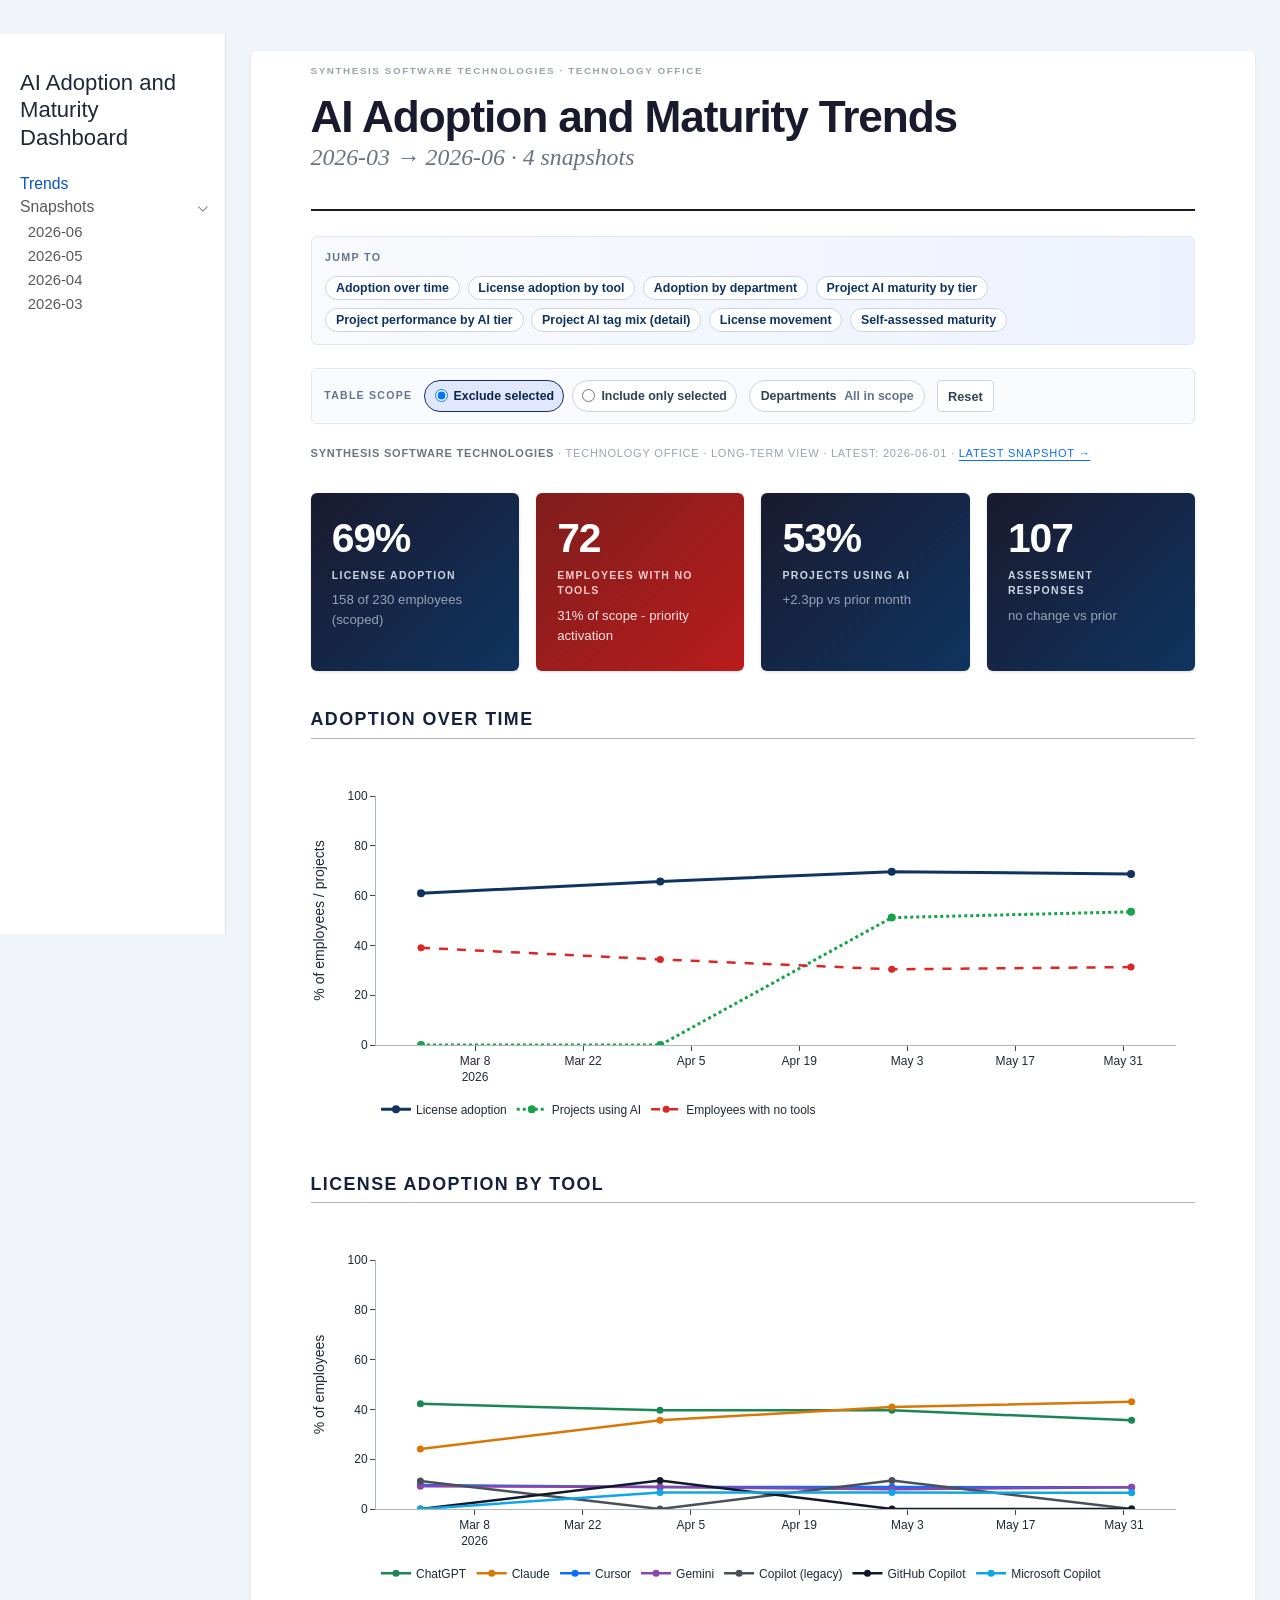
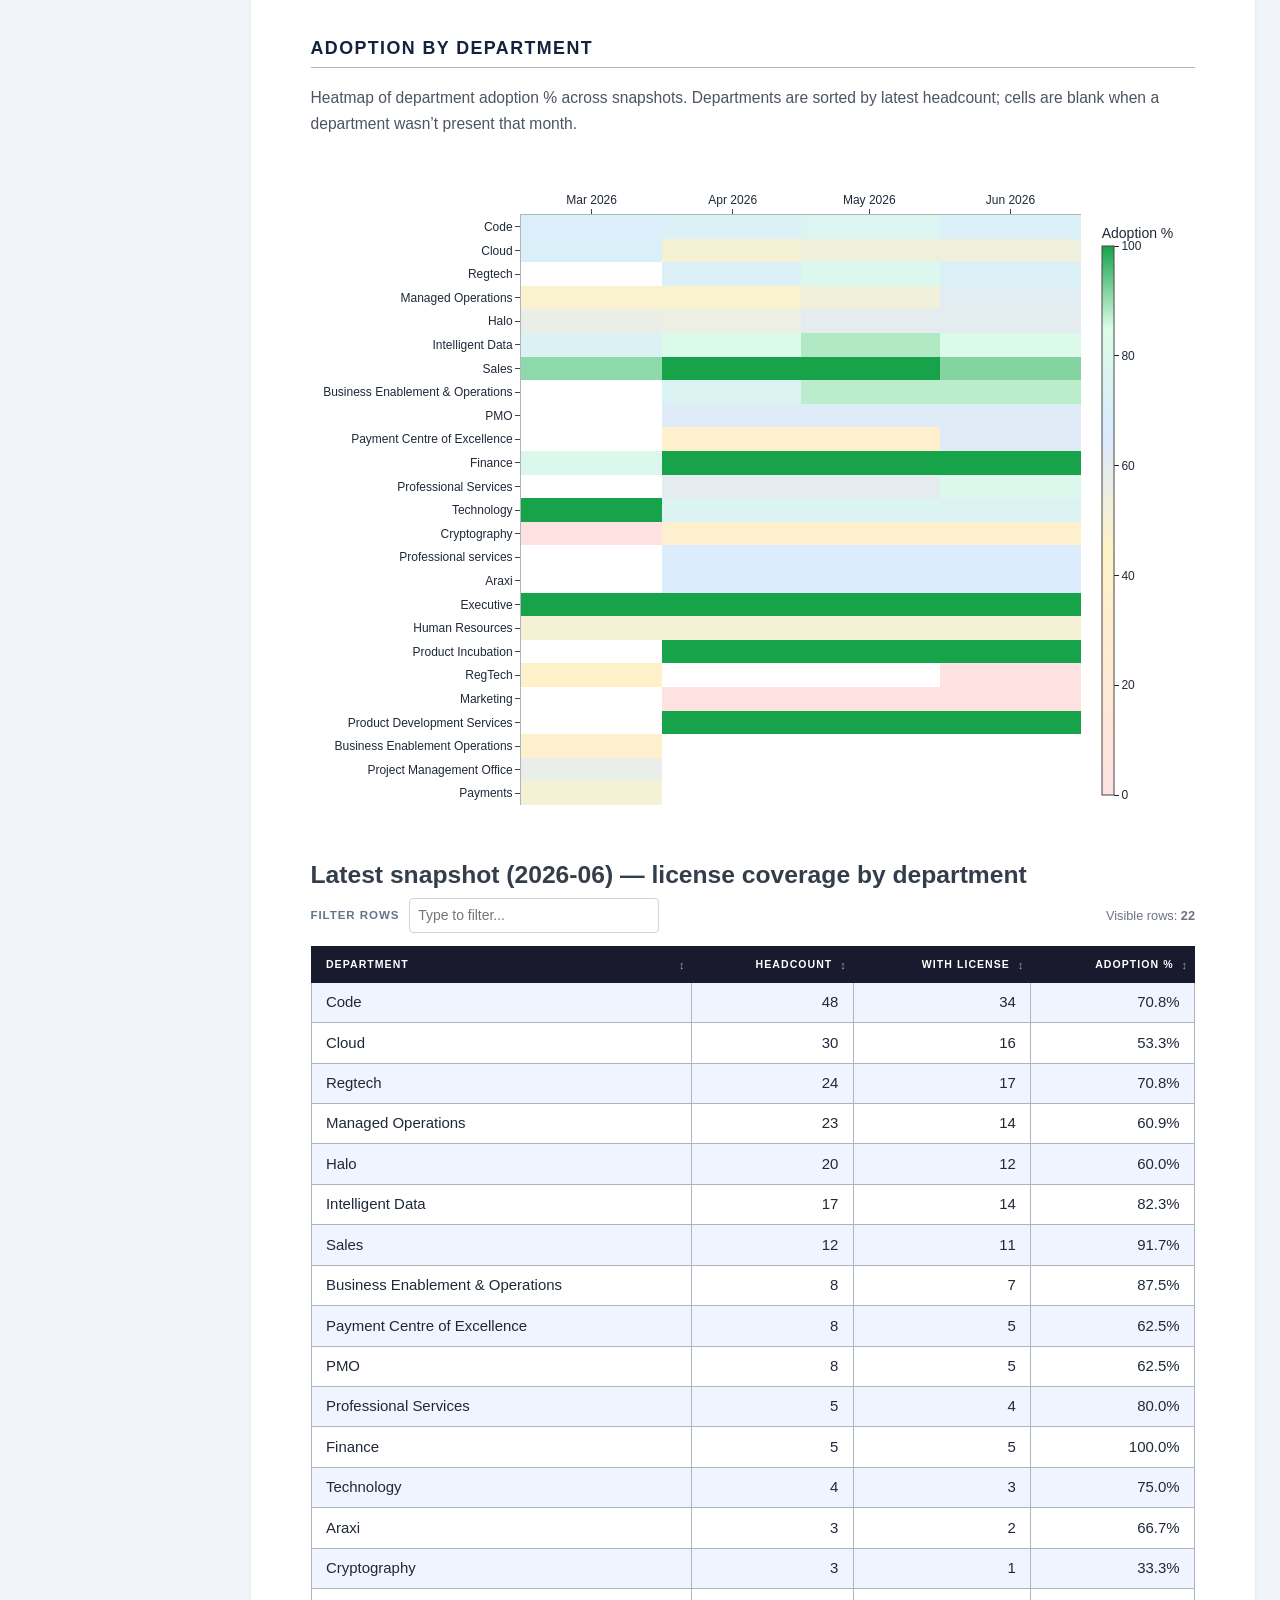
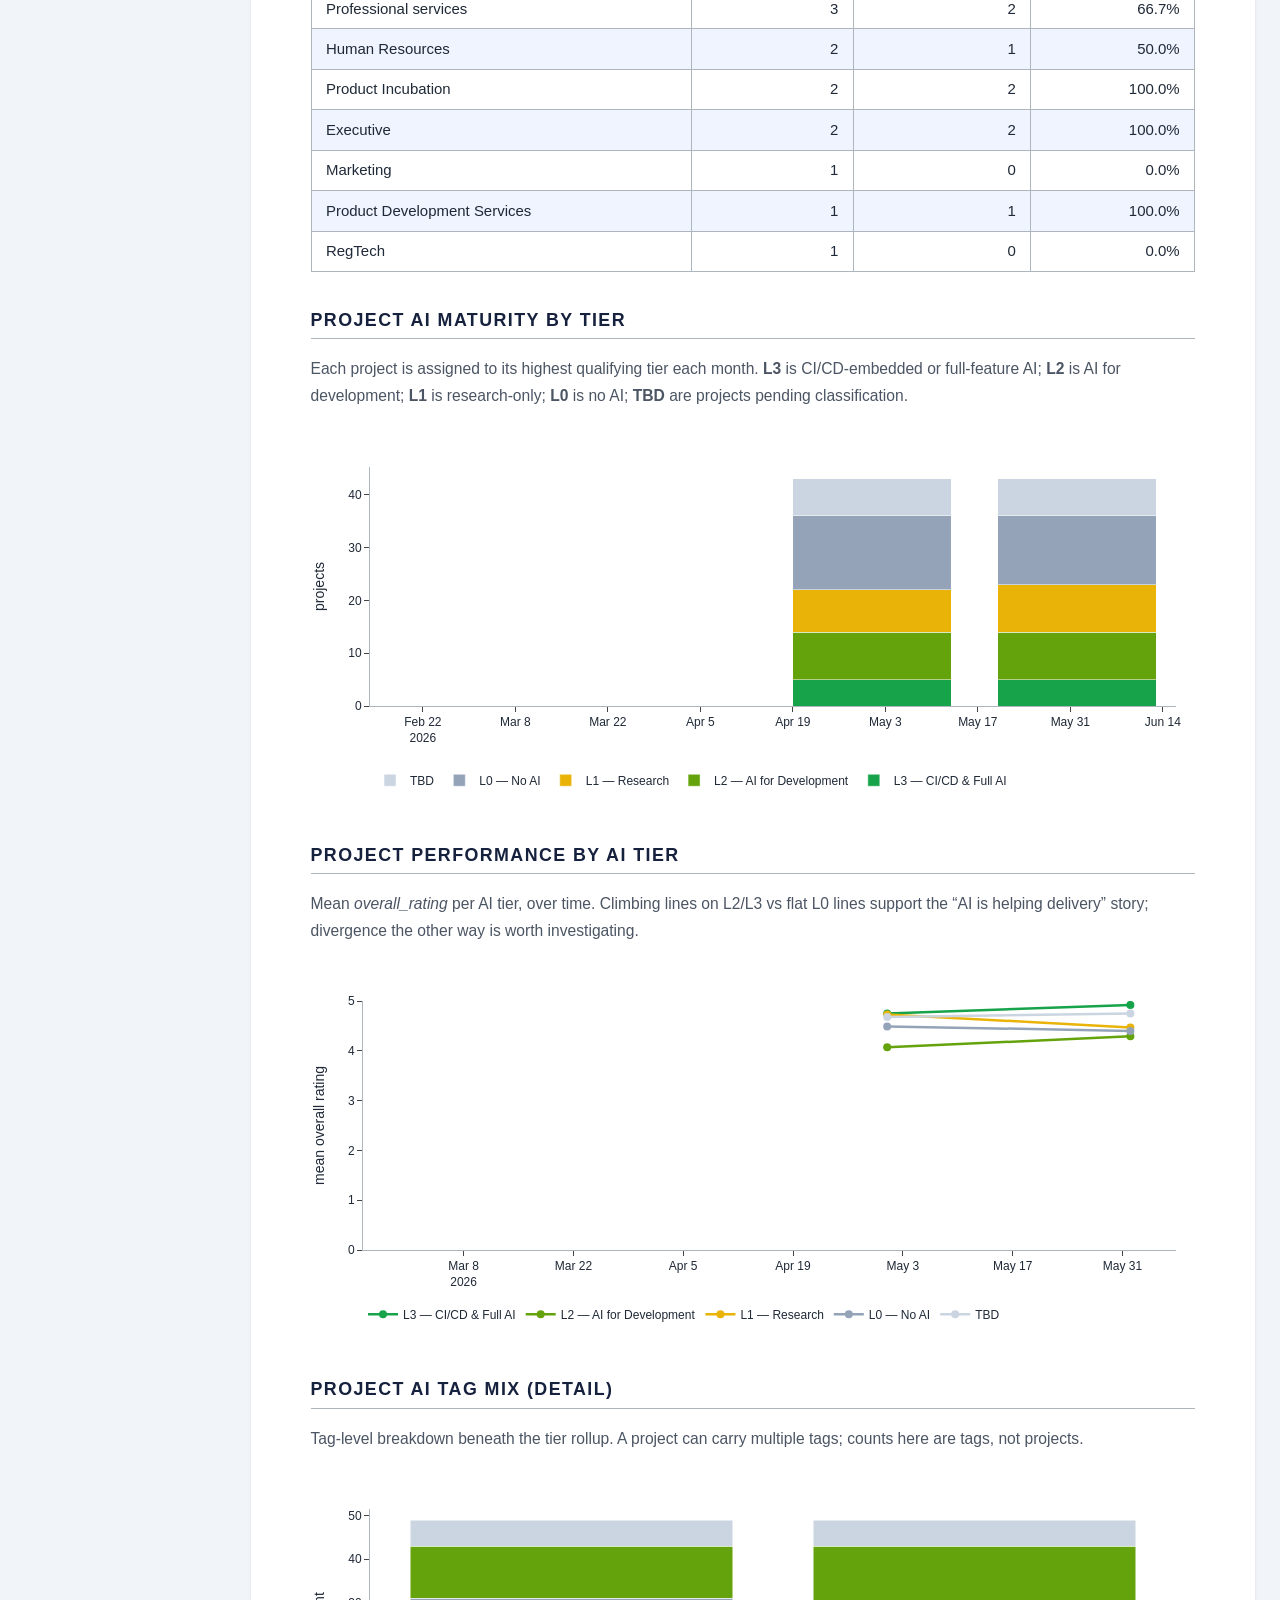
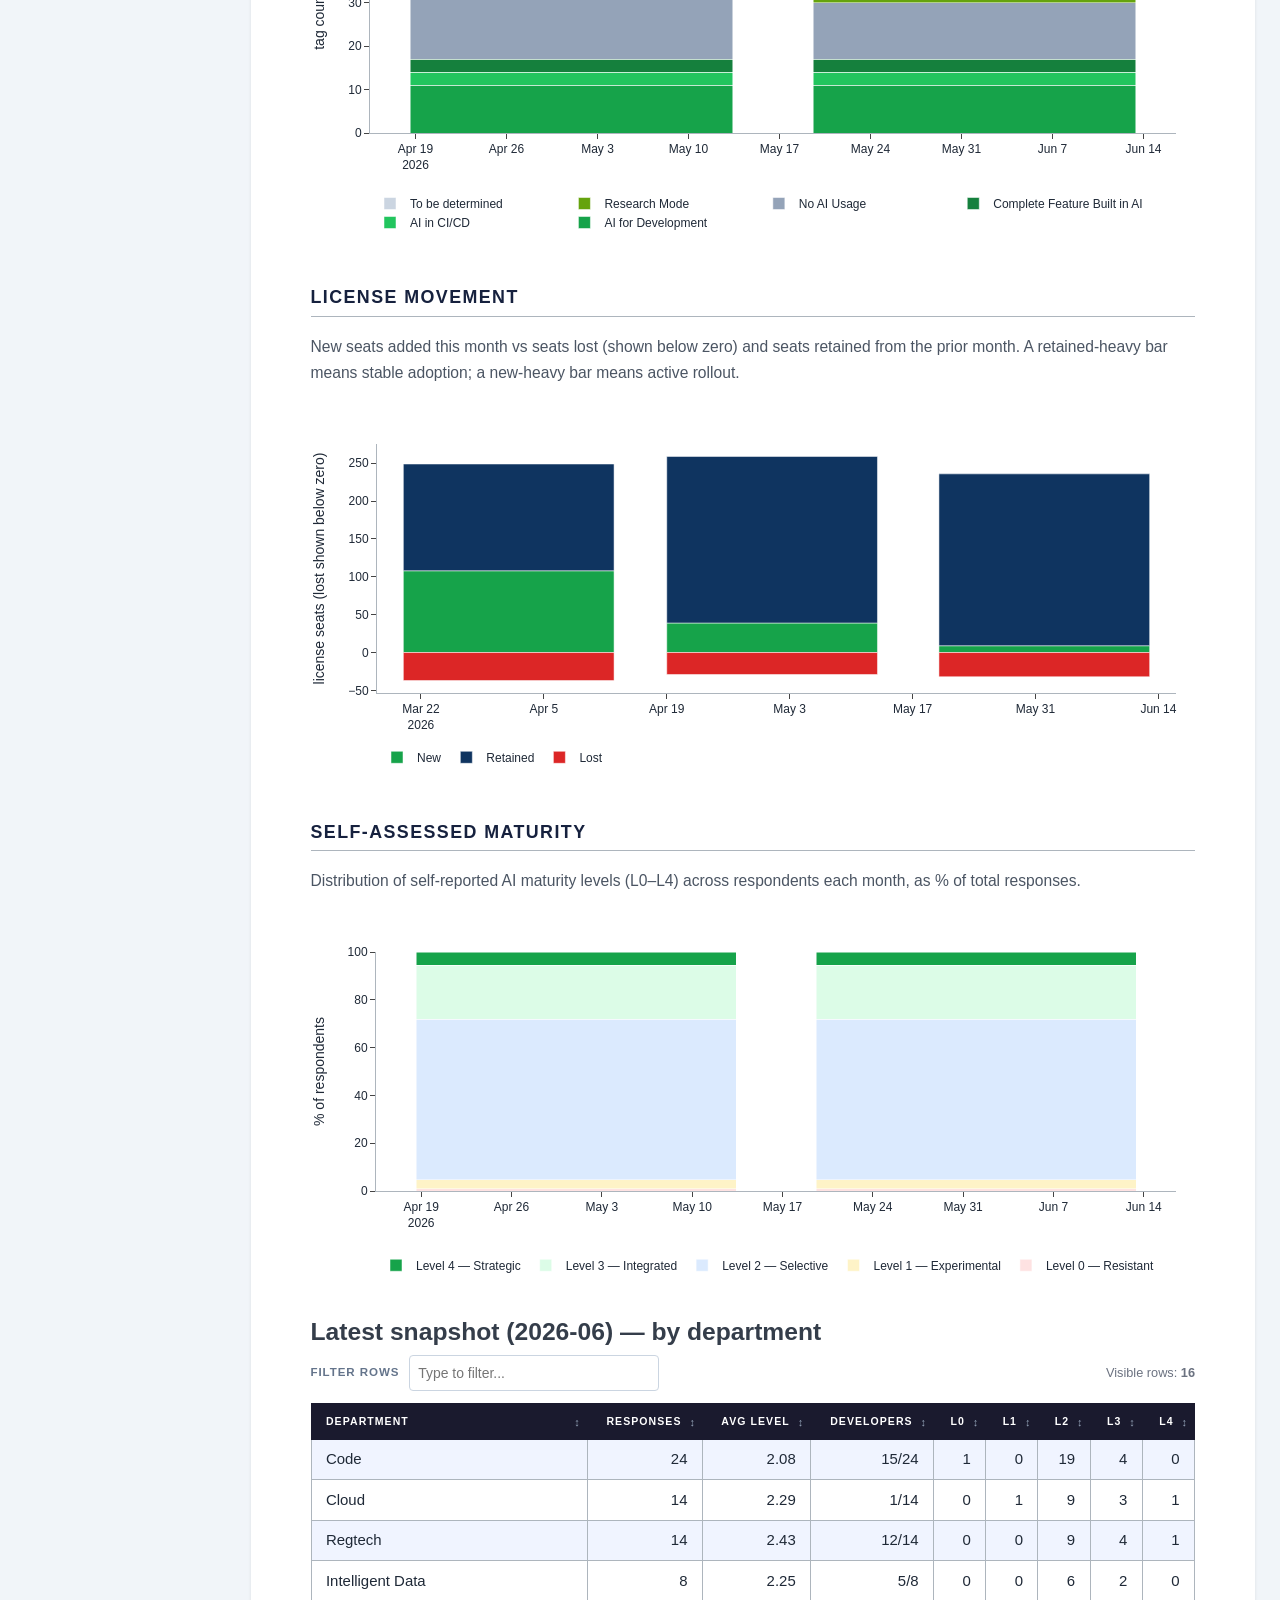
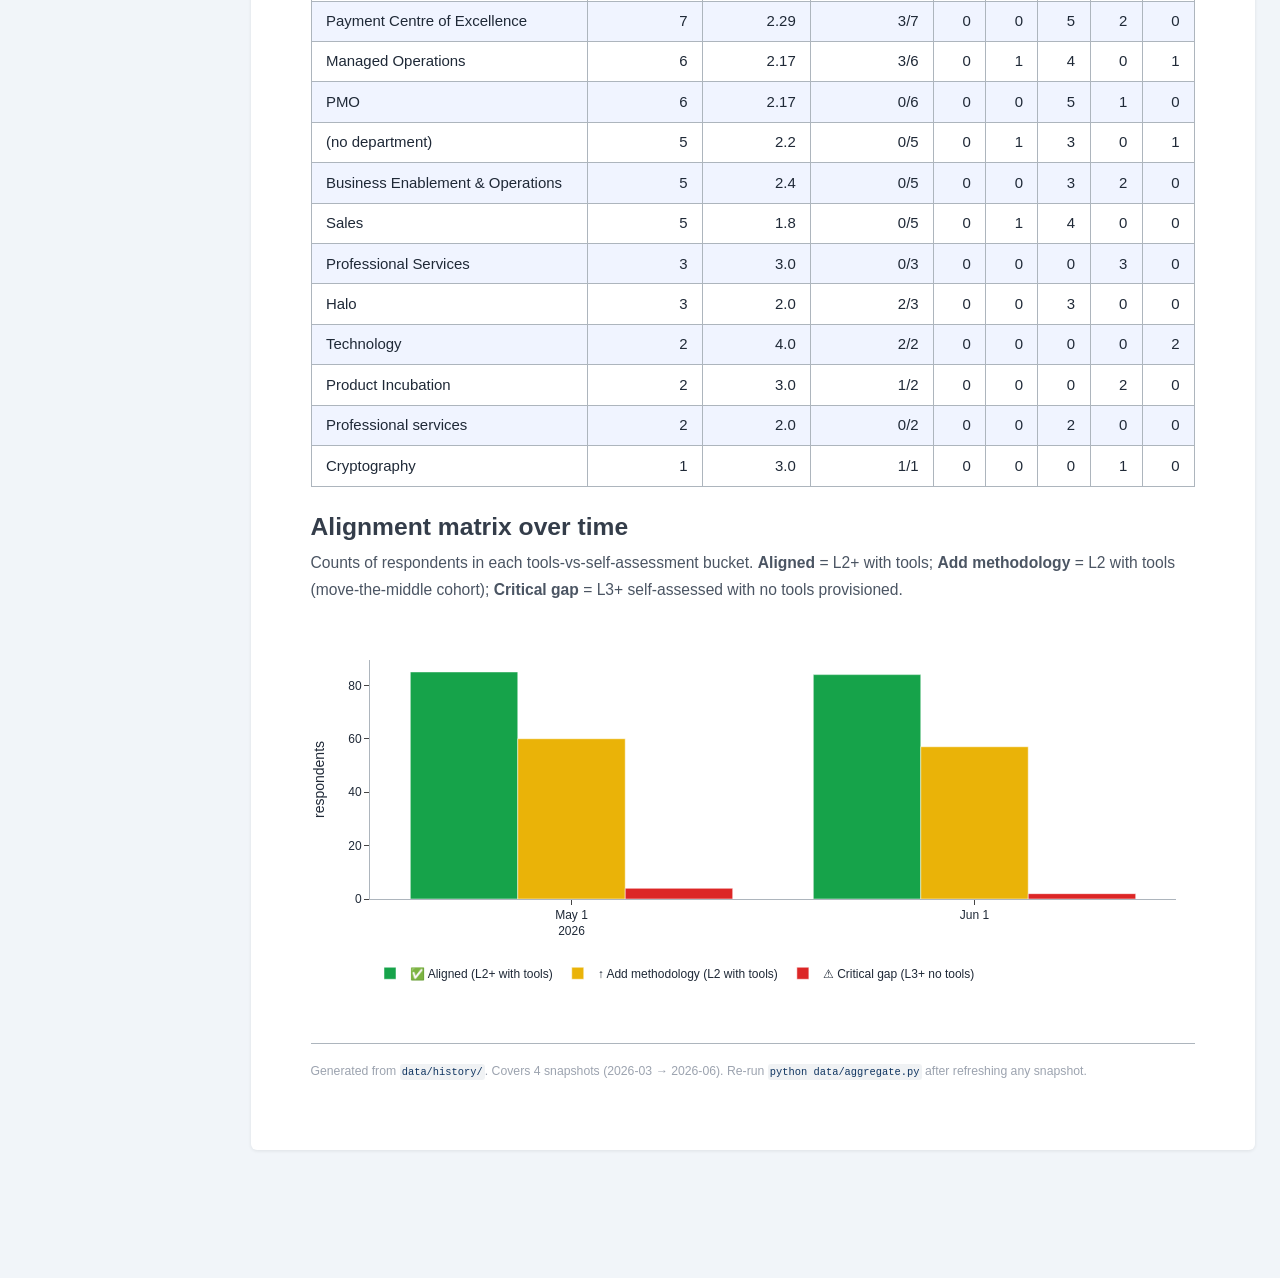
==== commit ee56e2b8: "deploy: 7944974009b36f10c1a0b9fbaab159c457f01ed1" ====
--- a/dashboard/index.html
+++ b/dashboard/index.html
@@ -178,24 +178,24 @@
 <div class="kpi-grid">
 <div class="kpi">
 <div class="kpi-value">
-50%
+69%
 </div>
 <div class="kpi-label">
 License adoption
 </div>
 <div class="kpi-sub">
--19.2pp vs prior month
+-0.9pp vs prior month
 </div>
 </div>
 <div class="kpi kpi-alert">
 <div class="kpi-value">
-114
+72
 </div>
 <div class="kpi-label">
 Employees with no tools
 </div>
 <div class="kpi-sub">
-+45.0 vs prior month
++3.0 vs prior month
 </div>
 </div>
 <div class="kpi">
@@ -223,18 +223,18 @@
 </div>
 <section id="adoption-over-time" class="level2">
 <h2 class="anchored" data-anchor-id="adoption-over-time">Adoption over time</h2>
-<div>                            <div id="chart-adoption" class="plotly-graph-div" style="height:380px; width:100%;"></div>            <script>                window.PLOTLYENV=window.PLOTLYENV || {};                                if (document.getElementById("chart-adoption")) {                    Plotly.newPlot(                        "chart-adoption",                        [{"hovertemplate":"%{x}\u003cbr\u003e%{y:.1f}%\u003cextra\u003e\u003c\u002fextra\u003e","line":{"color":"#0F3460","width":3},"marker":{"size":8},"mode":"lines+markers","name":"License adoption","x":["2026-03","2026-04","2026-05","2026-06"],"y":[60.96,65.64,69.6,50.43],"type":"scatter"},{"hovertemplate":"%{x}\u003cbr\u003e%{y:.1f}%\u003cextra\u003e\u003c\u002fextra\u003e","line":{"color":"#16a34a","dash":"dot","width":3},"marker":{"size":8},"mode":"lines+markers","name":"Projects using AI","x":["2026-03","2026-04","2026-05","2026-06"],"y":[0.0,0.0,51.16,53.49],"type":"scatter"},{"hovertemplate":"%{x}\u003cbr\u003e%{y:.1f}%\u003cextra\u003e\u003c\u002fextra\u003e","line":{"color":"#dc2626","dash":"dash","width":2.5},"marker":{"size":7},"mode":"lines+markers","name":"Employees with no tools","x":["2026-03","2026-04","2026-05","2026-06"],"y":[39.04,34.36,30.4,49.57],"type":"scatter"}],                        {"font":{"color":"#1f2937","family":"-apple-system, BlinkMacSystemFont, Segoe UI, Roboto, sans-serif","size":12},"hoverlabel":{"bgcolor":"#1A1A2E","font":{"color":"white"}},"margin":{"b":50,"l":50,"r":20,"t":40},"paper_bgcolor":"white","plot_bgcolor":"white","template":{"data":{"barpolar":[{"marker":{"line":{"color":"white","width":0.5},"pattern":{"fillmode":"overlay","size":10,"solidity":0.2}},"type":"barpolar"}],"bar":[{"error_x":{"color":"rgb(36,36,36)"},"error_y":{"color":"rgb(36,36,36)"},"marker":{"line":{"color":"white","width":0.5},"pattern":{"fillmode":"overlay","size":10,"solidity":0.2}},"type":"bar"}],"carpet":[{"aaxis":{"endlinecolor":"rgb(36,36,36)","gridcolor":"white","linecolor":"white","minorgridcolor":"white","startlinecolor":"rgb(36,36,36)"},"baxis":{"endlinecolor":"rgb(36,36,36)","gridcolor":"white","linecolor":"white","minorgridcolor":"white","startlinecolor":"rgb(36,36,36)"},"type":"carpet"}],"choropleth":[{"colorbar":{"outlinewidth":1,"tickcolor":"rgb(36,36,36)","ticks":"outside"},"type":"choropleth"}],"contourcarpet":[{"colorbar":{"outlinewidth":1,"tickcolor":"rgb(36,36,36)","ticks":"outside"},"type":"contourcarpet"}],"contour":[{"colorbar":{"outlinewidth":1,"tickcolor":"rgb(36,36,36)","ticks":"outside"},"colorscale":[[0.0,"#440154"],[0.1111111111111111,"#482878"],[0.2222222222222222,"#3e4989"],[0.3333333333333333,"#31688e"],[0.4444444444444444,"#26828e"],[0.5555555555555556,"#1f9e89"],[0.6666666666666666,"#35b779"],[0.7777777777777778,"#6ece58"],[0.8888888888888888,"#b5de2b"],[1.0,"#fde725"]],"type":"contour"}],"heatmap":[{"colorbar":{"outlinewidth":1,"tickcolor":"rgb(36,36,36)","ticks":"outside"},"colorscale":[[0.0,"#440154"],[0.1111111111111111,"#482878"],[0.2222222222222222,"#3e4989"],[0.3333333333333333,"#31688e"],[0.4444444444444444,"#26828e"],[0.5555555555555556,"#1f9e89"],[0.6666666666666666,"#35b779"],[0.7777777777777778,"#6ece58"],[0.8888888888888888,"#b5de2b"],[1.0,"#fde725"]],"type":"heatmap"}],"histogram2dcontour":[{"colorbar":{"outlinewidth":1,"tickcolor":"rgb(36,36,36)","ticks":"outside"},"colorscale":[[0.0,"#440154"],[0.1111111111111111,"#482878"],[0.2222222222222222,"#3e4989"],[0.3333333333333333,"#31688e"],[0.4444444444444444,"#26828e"],[0.5555555555555556,"#1f9e89"],[0.6666666666666666,"#35b779"],[0.7777777777777778,"#6ece58"],[0.8888888888888888,"#b5de2b"],[1.0,"#fde725"]],"type":"histogram2dcontour"}],"histogram2d":[{"colorbar":{"outlinewidth":1,"tickcolor":"rgb(36,36,36)","ticks":"outside"},"colorscale":[[0.0,"#440154"],[0.1111111111111111,"#482878"],[0.2222222222222222,"#3e4989"],[0.3333333333333333,"#31688e"],[0.4444444444444444,"#26828e"],[0.5555555555555556,"#1f9e89"],[0.6666666666666666,"#35b779"],[0.7777777777777778,"#6ece58"],[0.8888888888888888,"#b5de2b"],[1.0,"#fde725"]],"type":"histogram2d"}],"histogram":[{"marker":{"line":{"color":"white","width":0.6}},"type":"histogram"}],"mesh3d":[{"colorbar":{"outlinewidth":1,"tickcolor":"rgb(36,36,36)","ticks":"outside"},"type":"mesh3d"}],"parcoords":[{"line":{"colorbar":{"outlinewidth":1,"tickcolor":"rgb(36,36,36)","ticks":"outside"}},"type":"parcoords"}],"pie":[{"automargin":true,"type":"pie"}],"scatter3d":[{"line":{"colorbar":{"outlinewidth":1,"tickcolor":"rgb(36,36,36)","ticks":"outside"}},"marker":{"colorbar":{"outlinewidth":1,"tickcolor":"rgb(36,36,36)","ticks":"outside"}},"type":"scatter3d"}],"scattercarpet":[{"marker":{"colorbar":{"outlinewidth":1,"tickcolor":"rgb(36,36,36)","ticks":"outside"}},"type":"scattercarpet"}],"scattergeo":[{"marker":{"colorbar":{"outlinewidth":1,"tickcolor":"rgb(36,36,36)","ticks":"outside"}},"type":"scattergeo"}],"scattergl":[{"marker":{"colorbar":{"outlinewidth":1,"tickcolor":"rgb(36,36,36)","ticks":"outside"}},"type":"scattergl"}],"scattermapbox":[{"marker":{"colorbar":{"outlinewidth":1,"tickcolor":"rgb(36,36,36)","ticks":"outside"}},"type":"scattermapbox"}],"scattermap":[{"marker":{"colorbar":{"outlinewidth":1,"tickcolor":"rgb(36,36,36)","ticks":"outside"}},"type":"scattermap"}],"scatterpolargl":[{"marker":{"colorbar":{"outlinewidth":1,"tickcolor":"rgb(36,36,36)","ticks":"outside"}},"type":"scatterpolargl"}],"scatterpolar":[{"marker":{"colorbar":{"outlinewidth":1,"tickcolor":"rgb(36,36,36)","ticks":"outside"}},"type":"scatterpolar"}],"scatter":[{"fillpattern":{"fillmode":"overlay","size":10,"solidity":0.2},"type":"scatter"}],"scatterternary":[{"marker":{"colorbar":{"outlinewidth":1,"tickcolor":"rgb(36,36,36)","ticks":"outside"}},"type":"scatterternary"}],"surface":[{"colorbar":{"outlinewidth":1,"tickcolor":"rgb(36,36,36)","ticks":"outside"},"colorscale":[[0.0,"#440154"],[0.1111111111111111,"#482878"],[0.2222222222222222,"#3e4989"],[0.3333333333333333,"#31688e"],[0.4444444444444444,"#26828e"],[0.5555555555555556,"#1f9e89"],[0.6666666666666666,"#35b779"],[0.7777777777777778,"#6ece58"],[0.8888888888888888,"#b5de2b"],[1.0,"#fde725"]],"type":"surface"}],"table":[{"cells":{"fill":{"color":"rgb(237,237,237)"},"line":{"color":"white"}},"header":{"fill":{"color":"rgb(217,217,217)"},"line":{"color":"white"}},"type":"table"}]},"layout":{"annotationdefaults":{"arrowhead":0,"arrowwidth":1},"autotypenumbers":"strict","coloraxis":{"colorbar":{"outlinewidth":1,"tickcolor":"rgb(36,36,36)","ticks":"outside"}},"colorscale":{"diverging":[[0.0,"rgb(103,0,31)"],[0.1,"rgb(178,24,43)"],[0.2,"rgb(214,96,77)"],[0.3,"rgb(244,165,130)"],[0.4,"rgb(253,219,199)"],[0.5,"rgb(247,247,247)"],[0.6,"rgb(209,229,240)"],[0.7,"rgb(146,197,222)"],[0.8,"rgb(67,147,195)"],[0.9,"rgb(33,102,172)"],[1.0,"rgb(5,48,97)"]],"sequential":[[0.0,"#440154"],[0.1111111111111111,"#482878"],[0.2222222222222222,"#3e4989"],[0.3333333333333333,"#31688e"],[0.4444444444444444,"#26828e"],[0.5555555555555556,"#1f9e89"],[0.6666666666666666,"#35b779"],[0.7777777777777778,"#6ece58"],[0.8888888888888888,"#b5de2b"],[1.0,"#fde725"]],"sequentialminus":[[0.0,"#440154"],[0.1111111111111111,"#482878"],[0.2222222222222222,"#3e4989"],[0.3333333333333333,"#31688e"],[0.4444444444444444,"#26828e"],[0.5555555555555556,"#1f9e89"],[0.6666666666666666,"#35b779"],[0.7777777777777778,"#6ece58"],[0.8888888888888888,"#b5de2b"],[1.0,"#fde725"]]},"colorway":["#1F77B4","#FF7F0E","#2CA02C","#D62728","#9467BD","#8C564B","#E377C2","#7F7F7F","#BCBD22","#17BECF"],"font":{"color":"rgb(36,36,36)"},"geo":{"bgcolor":"white","lakecolor":"white","landcolor":"white","showlakes":true,"showland":true,"subunitcolor":"white"},"hoverlabel":{"align":"left"},"hovermode":"closest","mapbox":{"style":"light"},"paper_bgcolor":"white","plot_bgcolor":"white","polar":{"angularaxis":{"gridcolor":"rgb(232,232,232)","linecolor":"rgb(36,36,36)","showgrid":false,"showline":true,"ticks":"outside"},"bgcolor":"white","radialaxis":{"gridcolor":"rgb(232,232,232)","linecolor":"rgb(36,36,36)","showgrid":false,"showline":true,"ticks":"outside"}},"scene":{"xaxis":{"backgroundcolor":"white","gridcolor":"rgb(232,232,232)","gridwidth":2,"linecolor":"rgb(36,36,36)","showbackground":true,"showgrid":false,"showline":true,"ticks":"outside","zeroline":false,"zerolinecolor":"rgb(36,36,36)"},"yaxis":{"backgroundcolor":"white","gridcolor":"rgb(232,232,232)","gridwidth":2,"linecolor":"rgb(36,36,36)","showbackground":true,"showgrid":false,"showline":true,"ticks":"outside","zeroline":false,"zerolinecolor":"rgb(36,36,36)"},"zaxis":{"backgroundcolor":"white","gridcolor":"rgb(232,232,232)","gridwidth":2,"linecolor":"rgb(36,36,36)","showbackground":true,"showgrid":false,"showline":true,"ticks":"outside","zeroline":false,"zerolinecolor":"rgb(36,36,36)"}},"shapedefaults":{"fillcolor":"black","line":{"width":0},"opacity":0.3},"ternary":{"aaxis":{"gridcolor":"rgb(232,232,232)","linecolor":"rgb(36,36,36)","showgrid":false,"showline":true,"ticks":"outside"},"baxis":{"gridcolor":"rgb(232,232,232)","linecolor":"rgb(36,36,36)","showgrid":false,"showline":true,"ticks":"outside"},"bgcolor":"white","caxis":{"gridcolor":"rgb(232,232,232)","linecolor":"rgb(36,36,36)","showgrid":false,"showline":true,"ticks":"outside"}},"title":{"x":0.05},"xaxis":{"automargin":true,"gridcolor":"rgb(232,232,232)","linecolor":"rgb(36,36,36)","showgrid":false,"showline":true,"ticks":"outside","title":{"standoff":15},"zeroline":false,"zerolinecolor":"rgb(36,36,36)"},"yaxis":{"automargin":true,"gridcolor":"rgb(232,232,232)","linecolor":"rgb(36,36,36)","showgrid":false,"showline":true,"ticks":"outside","title":{"standoff":15},"zeroline":false,"zerolinecolor":"rgb(36,36,36)"}}},"xaxis":{"linecolor":"#ADB5BD","showgrid":false},"yaxis":{"gridcolor":"#f1f5f9","linecolor":"#ADB5BD","zeroline":false,"title":{"text":"% of employees \u002f projects"},"range":[0,100]},"legend":{"orientation":"h","y":-0.2,"x":0},"title":{},"height":380},                        {"displayModeBar": false, "responsive": true}                    )                };            </script>        </div>
+<div>                            <div id="chart-adoption" class="plotly-graph-div" style="height:380px; width:100%;"></div>            <script>                window.PLOTLYENV=window.PLOTLYENV || {};                                if (document.getElementById("chart-adoption")) {                    Plotly.newPlot(                        "chart-adoption",                        [{"hovertemplate":"%{x}\u003cbr\u003e%{y:.1f}%\u003cextra\u003e\u003c\u002fextra\u003e","line":{"color":"#0F3460","width":3},"marker":{"size":8},"mode":"lines+markers","name":"License adoption","x":["2026-03","2026-04","2026-05","2026-06"],"y":[60.96,65.64,69.6,68.7],"type":"scatter"},{"hovertemplate":"%{x}\u003cbr\u003e%{y:.1f}%\u003cextra\u003e\u003c\u002fextra\u003e","line":{"color":"#16a34a","dash":"dot","width":3},"marker":{"size":8},"mode":"lines+markers","name":"Projects using AI","x":["2026-03","2026-04","2026-05","2026-06"],"y":[0.0,0.0,51.16,53.49],"type":"scatter"},{"hovertemplate":"%{x}\u003cbr\u003e%{y:.1f}%\u003cextra\u003e\u003c\u002fextra\u003e","line":{"color":"#dc2626","dash":"dash","width":2.5},"marker":{"size":7},"mode":"lines+markers","name":"Employees with no tools","x":["2026-03","2026-04","2026-05","2026-06"],"y":[39.04,34.36,30.4,31.3],"type":"scatter"}],                        {"font":{"color":"#1f2937","family":"-apple-system, BlinkMacSystemFont, Segoe UI, Roboto, sans-serif","size":12},"hoverlabel":{"bgcolor":"#1A1A2E","font":{"color":"white"}},"margin":{"b":50,"l":50,"r":20,"t":40},"paper_bgcolor":"white","plot_bgcolor":"white","template":{"data":{"barpolar":[{"marker":{"line":{"color":"white","width":0.5},"pattern":{"fillmode":"overlay","size":10,"solidity":0.2}},"type":"barpolar"}],"bar":[{"error_x":{"color":"rgb(36,36,36)"},"error_y":{"color":"rgb(36,36,36)"},"marker":{"line":{"color":"white","width":0.5},"pattern":{"fillmode":"overlay","size":10,"solidity":0.2}},"type":"bar"}],"carpet":[{"aaxis":{"endlinecolor":"rgb(36,36,36)","gridcolor":"white","linecolor":"white","minorgridcolor":"white","startlinecolor":"rgb(36,36,36)"},"baxis":{"endlinecolor":"rgb(36,36,36)","gridcolor":"white","linecolor":"white","minorgridcolor":"white","startlinecolor":"rgb(36,36,36)"},"type":"carpet"}],"choropleth":[{"colorbar":{"outlinewidth":1,"tickcolor":"rgb(36,36,36)","ticks":"outside"},"type":"choropleth"}],"contourcarpet":[{"colorbar":{"outlinewidth":1,"tickcolor":"rgb(36,36,36)","ticks":"outside"},"type":"contourcarpet"}],"contour":[{"colorbar":{"outlinewidth":1,"tickcolor":"rgb(36,36,36)","ticks":"outside"},"colorscale":[[0.0,"#440154"],[0.1111111111111111,"#482878"],[0.2222222222222222,"#3e4989"],[0.3333333333333333,"#31688e"],[0.4444444444444444,"#26828e"],[0.5555555555555556,"#1f9e89"],[0.6666666666666666,"#35b779"],[0.7777777777777778,"#6ece58"],[0.8888888888888888,"#b5de2b"],[1.0,"#fde725"]],"type":"contour"}],"heatmap":[{"colorbar":{"outlinewidth":1,"tickcolor":"rgb(36,36,36)","ticks":"outside"},"colorscale":[[0.0,"#440154"],[0.1111111111111111,"#482878"],[0.2222222222222222,"#3e4989"],[0.3333333333333333,"#31688e"],[0.4444444444444444,"#26828e"],[0.5555555555555556,"#1f9e89"],[0.6666666666666666,"#35b779"],[0.7777777777777778,"#6ece58"],[0.8888888888888888,"#b5de2b"],[1.0,"#fde725"]],"type":"heatmap"}],"histogram2dcontour":[{"colorbar":{"outlinewidth":1,"tickcolor":"rgb(36,36,36)","ticks":"outside"},"colorscale":[[0.0,"#440154"],[0.1111111111111111,"#482878"],[0.2222222222222222,"#3e4989"],[0.3333333333333333,"#31688e"],[0.4444444444444444,"#26828e"],[0.5555555555555556,"#1f9e89"],[0.6666666666666666,"#35b779"],[0.7777777777777778,"#6ece58"],[0.8888888888888888,"#b5de2b"],[1.0,"#fde725"]],"type":"histogram2dcontour"}],"histogram2d":[{"colorbar":{"outlinewidth":1,"tickcolor":"rgb(36,36,36)","ticks":"outside"},"colorscale":[[0.0,"#440154"],[0.1111111111111111,"#482878"],[0.2222222222222222,"#3e4989"],[0.3333333333333333,"#31688e"],[0.4444444444444444,"#26828e"],[0.5555555555555556,"#1f9e89"],[0.6666666666666666,"#35b779"],[0.7777777777777778,"#6ece58"],[0.8888888888888888,"#b5de2b"],[1.0,"#fde725"]],"type":"histogram2d"}],"histogram":[{"marker":{"line":{"color":"white","width":0.6}},"type":"histogram"}],"mesh3d":[{"colorbar":{"outlinewidth":1,"tickcolor":"rgb(36,36,36)","ticks":"outside"},"type":"mesh3d"}],"parcoords":[{"line":{"colorbar":{"outlinewidth":1,"tickcolor":"rgb(36,36,36)","ticks":"outside"}},"type":"parcoords"}],"pie":[{"automargin":true,"type":"pie"}],"scatter3d":[{"line":{"colorbar":{"outlinewidth":1,"tickcolor":"rgb(36,36,36)","ticks":"outside"}},"marker":{"colorbar":{"outlinewidth":1,"tickcolor":"rgb(36,36,36)","ticks":"outside"}},"type":"scatter3d"}],"scattercarpet":[{"marker":{"colorbar":{"outlinewidth":1,"tickcolor":"rgb(36,36,36)","ticks":"outside"}},"type":"scattercarpet"}],"scattergeo":[{"marker":{"colorbar":{"outlinewidth":1,"tickcolor":"rgb(36,36,36)","ticks":"outside"}},"type":"scattergeo"}],"scattergl":[{"marker":{"colorbar":{"outlinewidth":1,"tickcolor":"rgb(36,36,36)","ticks":"outside"}},"type":"scattergl"}],"scattermapbox":[{"marker":{"colorbar":{"outlinewidth":1,"tickcolor":"rgb(36,36,36)","ticks":"outside"}},"type":"scattermapbox"}],"scattermap":[{"marker":{"colorbar":{"outlinewidth":1,"tickcolor":"rgb(36,36,36)","ticks":"outside"}},"type":"scattermap"}],"scatterpolargl":[{"marker":{"colorbar":{"outlinewidth":1,"tickcolor":"rgb(36,36,36)","ticks":"outside"}},"type":"scatterpolargl"}],"scatterpolar":[{"marker":{"colorbar":{"outlinewidth":1,"tickcolor":"rgb(36,36,36)","ticks":"outside"}},"type":"scatterpolar"}],"scatter":[{"fillpattern":{"fillmode":"overlay","size":10,"solidity":0.2},"type":"scatter"}],"scatterternary":[{"marker":{"colorbar":{"outlinewidth":1,"tickcolor":"rgb(36,36,36)","ticks":"outside"}},"type":"scatterternary"}],"surface":[{"colorbar":{"outlinewidth":1,"tickcolor":"rgb(36,36,36)","ticks":"outside"},"colorscale":[[0.0,"#440154"],[0.1111111111111111,"#482878"],[0.2222222222222222,"#3e4989"],[0.3333333333333333,"#31688e"],[0.4444444444444444,"#26828e"],[0.5555555555555556,"#1f9e89"],[0.6666666666666666,"#35b779"],[0.7777777777777778,"#6ece58"],[0.8888888888888888,"#b5de2b"],[1.0,"#fde725"]],"type":"surface"}],"table":[{"cells":{"fill":{"color":"rgb(237,237,237)"},"line":{"color":"white"}},"header":{"fill":{"color":"rgb(217,217,217)"},"line":{"color":"white"}},"type":"table"}]},"layout":{"annotationdefaults":{"arrowhead":0,"arrowwidth":1},"autotypenumbers":"strict","coloraxis":{"colorbar":{"outlinewidth":1,"tickcolor":"rgb(36,36,36)","ticks":"outside"}},"colorscale":{"diverging":[[0.0,"rgb(103,0,31)"],[0.1,"rgb(178,24,43)"],[0.2,"rgb(214,96,77)"],[0.3,"rgb(244,165,130)"],[0.4,"rgb(253,219,199)"],[0.5,"rgb(247,247,247)"],[0.6,"rgb(209,229,240)"],[0.7,"rgb(146,197,222)"],[0.8,"rgb(67,147,195)"],[0.9,"rgb(33,102,172)"],[1.0,"rgb(5,48,97)"]],"sequential":[[0.0,"#440154"],[0.1111111111111111,"#482878"],[0.2222222222222222,"#3e4989"],[0.3333333333333333,"#31688e"],[0.4444444444444444,"#26828e"],[0.5555555555555556,"#1f9e89"],[0.6666666666666666,"#35b779"],[0.7777777777777778,"#6ece58"],[0.8888888888888888,"#b5de2b"],[1.0,"#fde725"]],"sequentialminus":[[0.0,"#440154"],[0.1111111111111111,"#482878"],[0.2222222222222222,"#3e4989"],[0.3333333333333333,"#31688e"],[0.4444444444444444,"#26828e"],[0.5555555555555556,"#1f9e89"],[0.6666666666666666,"#35b779"],[0.7777777777777778,"#6ece58"],[0.8888888888888888,"#b5de2b"],[1.0,"#fde725"]]},"colorway":["#1F77B4","#FF7F0E","#2CA02C","#D62728","#9467BD","#8C564B","#E377C2","#7F7F7F","#BCBD22","#17BECF"],"font":{"color":"rgb(36,36,36)"},"geo":{"bgcolor":"white","lakecolor":"white","landcolor":"white","showlakes":true,"showland":true,"subunitcolor":"white"},"hoverlabel":{"align":"left"},"hovermode":"closest","mapbox":{"style":"light"},"paper_bgcolor":"white","plot_bgcolor":"white","polar":{"angularaxis":{"gridcolor":"rgb(232,232,232)","linecolor":"rgb(36,36,36)","showgrid":false,"showline":true,"ticks":"outside"},"bgcolor":"white","radialaxis":{"gridcolor":"rgb(232,232,232)","linecolor":"rgb(36,36,36)","showgrid":false,"showline":true,"ticks":"outside"}},"scene":{"xaxis":{"backgroundcolor":"white","gridcolor":"rgb(232,232,232)","gridwidth":2,"linecolor":"rgb(36,36,36)","showbackground":true,"showgrid":false,"showline":true,"ticks":"outside","zeroline":false,"zerolinecolor":"rgb(36,36,36)"},"yaxis":{"backgroundcolor":"white","gridcolor":"rgb(232,232,232)","gridwidth":2,"linecolor":"rgb(36,36,36)","showbackground":true,"showgrid":false,"showline":true,"ticks":"outside","zeroline":false,"zerolinecolor":"rgb(36,36,36)"},"zaxis":{"backgroundcolor":"white","gridcolor":"rgb(232,232,232)","gridwidth":2,"linecolor":"rgb(36,36,36)","showbackground":true,"showgrid":false,"showline":true,"ticks":"outside","zeroline":false,"zerolinecolor":"rgb(36,36,36)"}},"shapedefaults":{"fillcolor":"black","line":{"width":0},"opacity":0.3},"ternary":{"aaxis":{"gridcolor":"rgb(232,232,232)","linecolor":"rgb(36,36,36)","showgrid":false,"showline":true,"ticks":"outside"},"baxis":{"gridcolor":"rgb(232,232,232)","linecolor":"rgb(36,36,36)","showgrid":false,"showline":true,"ticks":"outside"},"bgcolor":"white","caxis":{"gridcolor":"rgb(232,232,232)","linecolor":"rgb(36,36,36)","showgrid":false,"showline":true,"ticks":"outside"}},"title":{"x":0.05},"xaxis":{"automargin":true,"gridcolor":"rgb(232,232,232)","linecolor":"rgb(36,36,36)","showgrid":false,"showline":true,"ticks":"outside","title":{"standoff":15},"zeroline":false,"zerolinecolor":"rgb(36,36,36)"},"yaxis":{"automargin":true,"gridcolor":"rgb(232,232,232)","linecolor":"rgb(36,36,36)","showgrid":false,"showline":true,"ticks":"outside","title":{"standoff":15},"zeroline":false,"zerolinecolor":"rgb(36,36,36)"}}},"xaxis":{"linecolor":"#ADB5BD","showgrid":false},"yaxis":{"gridcolor":"#f1f5f9","linecolor":"#ADB5BD","zeroline":false,"title":{"text":"% of employees \u002f projects"},"range":[0,100]},"legend":{"orientation":"h","y":-0.2,"x":0},"title":{},"height":380},                        {"displayModeBar": false, "responsive": true}                    )                };            </script>        </div>
 </section>
 <section id="license-adoption-by-tool" class="level2">
 <h2 class="anchored" data-anchor-id="license-adoption-by-tool">License adoption by tool</h2>
-<div>                            <div id="chart-tools" class="plotly-graph-div" style="height:380px; width:100%;"></div>            <script>                window.PLOTLYENV=window.PLOTLYENV || {};                                if (document.getElementById("chart-tools")) {                    Plotly.newPlot(                        "chart-tools",                        [{"hovertemplate":"ChatGPT\u003cbr\u003e%{x}: %{y:.1f}%\u003cextra\u003e\u003c\u002fextra\u003e","line":{"color":"#198754","width":2.5},"marker":{"size":7},"mode":"lines+markers","name":"ChatGPT","x":["2026-03","2026-04","2026-05","2026-06"],"y":[42.25,39.65,39.65,0.0],"type":"scatter"},{"hovertemplate":"Claude\u003cbr\u003e%{x}: %{y:.1f}%\u003cextra\u003e\u003c\u002fextra\u003e","line":{"color":"#D97706","width":2.5},"marker":{"size":7},"mode":"lines+markers","name":"Claude","x":["2026-03","2026-04","2026-05","2026-06"],"y":[24.06,35.68,40.97,43.04],"type":"scatter"},{"hovertemplate":"Cursor\u003cbr\u003e%{x}: %{y:.1f}%\u003cextra\u003e\u003c\u002fextra\u003e","line":{"color":"#0D6EFD","width":2.5},"marker":{"size":7},"mode":"lines+markers","name":"Cursor","x":["2026-03","2026-04","2026-05","2026-06"],"y":[9.63,8.81,8.81,8.7],"type":"scatter"},{"hovertemplate":"Gemini\u003cbr\u003e%{x}: %{y:.1f}%\u003cextra\u003e\u003c\u002fextra\u003e","line":{"color":"#8B44AC","width":2.5},"marker":{"size":7},"mode":"lines+markers","name":"Gemini","x":["2026-03","2026-04","2026-05","2026-06"],"y":[9.09,8.81,7.93,8.7],"type":"scatter"},{"hovertemplate":"Copilot (legacy)\u003cbr\u003e%{x}: %{y:.1f}%\u003cextra\u003e\u003c\u002fextra\u003e","line":{"color":"#495057","width":2.5},"marker":{"size":7},"mode":"lines+markers","name":"Copilot (legacy)","x":["2026-03","2026-04","2026-05","2026-06"],"y":[11.23,0.0,11.45,0.0],"type":"scatter"},{"hovertemplate":"GitHub Copilot\u003cbr\u003e%{x}: %{y:.1f}%\u003cextra\u003e\u003c\u002fextra\u003e","line":{"color":"#111827","width":2.5},"marker":{"size":7},"mode":"lines+markers","name":"GitHub Copilot","x":["2026-03","2026-04","2026-05","2026-06"],"y":[0.0,11.45,0.0,0.0],"type":"scatter"},{"hovertemplate":"Microsoft Copilot\u003cbr\u003e%{x}: %{y:.1f}%\u003cextra\u003e\u003c\u002fextra\u003e","line":{"color":"#0EA5E9","width":2.5},"marker":{"size":7},"mode":"lines+markers","name":"Microsoft Copilot","x":["2026-03","2026-04","2026-05","2026-06"],"y":[0.0,6.61,6.61,6.52],"type":"scatter"}],                        {"font":{"color":"#1f2937","family":"-apple-system, BlinkMacSystemFont, Segoe UI, Roboto, sans-serif","size":12},"hoverlabel":{"bgcolor":"#1A1A2E","font":{"color":"white"}},"margin":{"b":50,"l":50,"r":20,"t":40},"paper_bgcolor":"white","plot_bgcolor":"white","template":{"data":{"barpolar":[{"marker":{"line":{"color":"white","width":0.5},"pattern":{"fillmode":"overlay","size":10,"solidity":0.2}},"type":"barpolar"}],"bar":[{"error_x":{"color":"rgb(36,36,36)"},"error_y":{"color":"rgb(36,36,36)"},"marker":{"line":{"color":"white","width":0.5},"pattern":{"fillmode":"overlay","size":10,"solidity":0.2}},"type":"bar"}],"carpet":[{"aaxis":{"endlinecolor":"rgb(36,36,36)","gridcolor":"white","linecolor":"white","minorgridcolor":"white","startlinecolor":"rgb(36,36,36)"},"baxis":{"endlinecolor":"rgb(36,36,36)","gridcolor":"white","linecolor":"white","minorgridcolor":"white","startlinecolor":"rgb(36,36,36)"},"type":"carpet"}],"choropleth":[{"colorbar":{"outlinewidth":1,"tickcolor":"rgb(36,36,36)","ticks":"outside"},"type":"choropleth"}],"contourcarpet":[{"colorbar":{"outlinewidth":1,"tickcolor":"rgb(36,36,36)","ticks":"outside"},"type":"contourcarpet"}],"contour":[{"colorbar":{"outlinewidth":1,"tickcolor":"rgb(36,36,36)","ticks":"outside"},"colorscale":[[0.0,"#440154"],[0.1111111111111111,"#482878"],[0.2222222222222222,"#3e4989"],[0.3333333333333333,"#31688e"],[0.4444444444444444,"#26828e"],[0.5555555555555556,"#1f9e89"],[0.6666666666666666,"#35b779"],[0.7777777777777778,"#6ece58"],[0.8888888888888888,"#b5de2b"],[1.0,"#fde725"]],"type":"contour"}],"heatmap":[{"colorbar":{"outlinewidth":1,"tickcolor":"rgb(36,36,36)","ticks":"outside"},"colorscale":[[0.0,"#440154"],[0.1111111111111111,"#482878"],[0.2222222222222222,"#3e4989"],[0.3333333333333333,"#31688e"],[0.4444444444444444,"#26828e"],[0.5555555555555556,"#1f9e89"],[0.6666666666666666,"#35b779"],[0.7777777777777778,"#6ece58"],[0.8888888888888888,"#b5de2b"],[1.0,"#fde725"]],"type":"heatmap"}],"histogram2dcontour":[{"colorbar":{"outlinewidth":1,"tickcolor":"rgb(36,36,36)","ticks":"outside"},"colorscale":[[0.0,"#440154"],[0.1111111111111111,"#482878"],[0.2222222222222222,"#3e4989"],[0.3333333333333333,"#31688e"],[0.4444444444444444,"#26828e"],[0.5555555555555556,"#1f9e89"],[0.6666666666666666,"#35b779"],[0.7777777777777778,"#6ece58"],[0.8888888888888888,"#b5de2b"],[1.0,"#fde725"]],"type":"histogram2dcontour"}],"histogram2d":[{"colorbar":{"outlinewidth":1,"tickcolor":"rgb(36,36,36)","ticks":"outside"},"colorscale":[[0.0,"#440154"],[0.1111111111111111,"#482878"],[0.2222222222222222,"#3e4989"],[0.3333333333333333,"#31688e"],[0.4444444444444444,"#26828e"],[0.5555555555555556,"#1f9e89"],[0.6666666666666666,"#35b779"],[0.7777777777777778,"#6ece58"],[0.8888888888888888,"#b5de2b"],[1.0,"#fde725"]],"type":"histogram2d"}],"histogram":[{"marker":{"line":{"color":"white","width":0.6}},"type":"histogram"}],"mesh3d":[{"colorbar":{"outlinewidth":1,"tickcolor":"rgb(36,36,36)","ticks":"outside"},"type":"mesh3d"}],"parcoords":[{"line":{"colorbar":{"outlinewidth":1,"tickcolor":"rgb(36,36,36)","ticks":"outside"}},"type":"parcoords"}],"pie":[{"automargin":true,"type":"pie"}],"scatter3d":[{"line":{"colorbar":{"outlinewidth":1,"tickcolor":"rgb(36,36,36)","ticks":"outside"}},"marker":{"colorbar":{"outlinewidth":1,"tickcolor":"rgb(36,36,36)","ticks":"outside"}},"type":"scatter3d"}],"scattercarpet":[{"marker":{"colorbar":{"outlinewidth":1,"tickcolor":"rgb(36,36,36)","ticks":"outside"}},"type":"scattercarpet"}],"scattergeo":[{"marker":{"colorbar":{"outlinewidth":1,"tickcolor":"rgb(36,36,36)","ticks":"outside"}},"type":"scattergeo"}],"scattergl":[{"marker":{"colorbar":{"outlinewidth":1,"tickcolor":"rgb(36,36,36)","ticks":"outside"}},"type":"scattergl"}],"scattermapbox":[{"marker":{"colorbar":{"outlinewidth":1,"tickcolor":"rgb(36,36,36)","ticks":"outside"}},"type":"scattermapbox"}],"scattermap":[{"marker":{"colorbar":{"outlinewidth":1,"tickcolor":"rgb(36,36,36)","ticks":"outside"}},"type":"scattermap"}],"scatterpolargl":[{"marker":{"colorbar":{"outlinewidth":1,"tickcolor":"rgb(36,36,36)","ticks":"outside"}},"type":"scatterpolargl"}],"scatterpolar":[{"marker":{"colorbar":{"outlinewidth":1,"tickcolor":"rgb(36,36,36)","ticks":"outside"}},"type":"scatterpolar"}],"scatter":[{"fillpattern":{"fillmode":"overlay","size":10,"solidity":0.2},"type":"scatter"}],"scatterternary":[{"marker":{"colorbar":{"outlinewidth":1,"tickcolor":"rgb(36,36,36)","ticks":"outside"}},"type":"scatterternary"}],"surface":[{"colorbar":{"outlinewidth":1,"tickcolor":"rgb(36,36,36)","ticks":"outside"},"colorscale":[[0.0,"#440154"],[0.1111111111111111,"#482878"],[0.2222222222222222,"#3e4989"],[0.3333333333333333,"#31688e"],[0.4444444444444444,"#26828e"],[0.5555555555555556,"#1f9e89"],[0.6666666666666666,"#35b779"],[0.7777777777777778,"#6ece58"],[0.8888888888888888,"#b5de2b"],[1.0,"#fde725"]],"type":"surface"}],"table":[{"cells":{"fill":{"color":"rgb(237,237,237)"},"line":{"color":"white"}},"header":{"fill":{"color":"rgb(217,217,217)"},"line":{"color":"white"}},"type":"table"}]},"layout":{"annotationdefaults":{"arrowhead":0,"arrowwidth":1},"autotypenumbers":"strict","coloraxis":{"colorbar":{"outlinewidth":1,"tickcolor":"rgb(36,36,36)","ticks":"outside"}},"colorscale":{"diverging":[[0.0,"rgb(103,0,31)"],[0.1,"rgb(178,24,43)"],[0.2,"rgb(214,96,77)"],[0.3,"rgb(244,165,130)"],[0.4,"rgb(253,219,199)"],[0.5,"rgb(247,247,247)"],[0.6,"rgb(209,229,240)"],[0.7,"rgb(146,197,222)"],[0.8,"rgb(67,147,195)"],[0.9,"rgb(33,102,172)"],[1.0,"rgb(5,48,97)"]],"sequential":[[0.0,"#440154"],[0.1111111111111111,"#482878"],[0.2222222222222222,"#3e4989"],[0.3333333333333333,"#31688e"],[0.4444444444444444,"#26828e"],[0.5555555555555556,"#1f9e89"],[0.6666666666666666,"#35b779"],[0.7777777777777778,"#6ece58"],[0.8888888888888888,"#b5de2b"],[1.0,"#fde725"]],"sequentialminus":[[0.0,"#440154"],[0.1111111111111111,"#482878"],[0.2222222222222222,"#3e4989"],[0.3333333333333333,"#31688e"],[0.4444444444444444,"#26828e"],[0.5555555555555556,"#1f9e89"],[0.6666666666666666,"#35b779"],[0.7777777777777778,"#6ece58"],[0.8888888888888888,"#b5de2b"],[1.0,"#fde725"]]},"colorway":["#1F77B4","#FF7F0E","#2CA02C","#D62728","#9467BD","#8C564B","#E377C2","#7F7F7F","#BCBD22","#17BECF"],"font":{"color":"rgb(36,36,36)"},"geo":{"bgcolor":"white","lakecolor":"white","landcolor":"white","showlakes":true,"showland":true,"subunitcolor":"white"},"hoverlabel":{"align":"left"},"hovermode":"closest","mapbox":{"style":"light"},"paper_bgcolor":"white","plot_bgcolor":"white","polar":{"angularaxis":{"gridcolor":"rgb(232,232,232)","linecolor":"rgb(36,36,36)","showgrid":false,"showline":true,"ticks":"outside"},"bgcolor":"white","radialaxis":{"gridcolor":"rgb(232,232,232)","linecolor":"rgb(36,36,36)","showgrid":false,"showline":true,"ticks":"outside"}},"scene":{"xaxis":{"backgroundcolor":"white","gridcolor":"rgb(232,232,232)","gridwidth":2,"linecolor":"rgb(36,36,36)","showbackground":true,"showgrid":false,"showline":true,"ticks":"outside","zeroline":false,"zerolinecolor":"rgb(36,36,36)"},"yaxis":{"backgroundcolor":"white","gridcolor":"rgb(232,232,232)","gridwidth":2,"linecolor":"rgb(36,36,36)","showbackground":true,"showgrid":false,"showline":true,"ticks":"outside","zeroline":false,"zerolinecolor":"rgb(36,36,36)"},"zaxis":{"backgroundcolor":"white","gridcolor":"rgb(232,232,232)","gridwidth":2,"linecolor":"rgb(36,36,36)","showbackground":true,"showgrid":false,"showline":true,"ticks":"outside","zeroline":false,"zerolinecolor":"rgb(36,36,36)"}},"shapedefaults":{"fillcolor":"black","line":{"width":0},"opacity":0.3},"ternary":{"aaxis":{"gridcolor":"rgb(232,232,232)","linecolor":"rgb(36,36,36)","showgrid":false,"showline":true,"ticks":"outside"},"baxis":{"gridcolor":"rgb(232,232,232)","linecolor":"rgb(36,36,36)","showgrid":false,"showline":true,"ticks":"outside"},"bgcolor":"white","caxis":{"gridcolor":"rgb(232,232,232)","linecolor":"rgb(36,36,36)","showgrid":false,"showline":true,"ticks":"outside"}},"title":{"x":0.05},"xaxis":{"automargin":true,"gridcolor":"rgb(232,232,232)","linecolor":"rgb(36,36,36)","showgrid":false,"showline":true,"ticks":"outside","title":{"standoff":15},"zeroline":false,"zerolinecolor":"rgb(36,36,36)"},"yaxis":{"automargin":true,"gridcolor":"rgb(232,232,232)","linecolor":"rgb(36,36,36)","showgrid":false,"showline":true,"ticks":"outside","title":{"standoff":15},"zeroline":false,"zerolinecolor":"rgb(36,36,36)"}}},"xaxis":{"linecolor":"#ADB5BD","showgrid":false},"yaxis":{"gridcolor":"#f1f5f9","linecolor":"#ADB5BD","zeroline":false,"title":{"text":"% of employees"},"range":[0,100]},"legend":{"orientation":"h","y":-0.2,"x":0},"height":380},                        {"displayModeBar": false, "responsive": true}                    )                };            </script>        </div>
+<div>                            <div id="chart-tools" class="plotly-graph-div" style="height:380px; width:100%;"></div>            <script>                window.PLOTLYENV=window.PLOTLYENV || {};                                if (document.getElementById("chart-tools")) {                    Plotly.newPlot(                        "chart-tools",                        [{"hovertemplate":"ChatGPT\u003cbr\u003e%{x}: %{y:.1f}%\u003cextra\u003e\u003c\u002fextra\u003e","line":{"color":"#198754","width":2.5},"marker":{"size":7},"mode":"lines+markers","name":"ChatGPT","x":["2026-03","2026-04","2026-05","2026-06"],"y":[42.25,39.65,39.65,35.65],"type":"scatter"},{"hovertemplate":"Claude\u003cbr\u003e%{x}: %{y:.1f}%\u003cextra\u003e\u003c\u002fextra\u003e","line":{"color":"#D97706","width":2.5},"marker":{"size":7},"mode":"lines+markers","name":"Claude","x":["2026-03","2026-04","2026-05","2026-06"],"y":[24.06,35.68,40.97,43.04],"type":"scatter"},{"hovertemplate":"Cursor\u003cbr\u003e%{x}: %{y:.1f}%\u003cextra\u003e\u003c\u002fextra\u003e","line":{"color":"#0D6EFD","width":2.5},"marker":{"size":7},"mode":"lines+markers","name":"Cursor","x":["2026-03","2026-04","2026-05","2026-06"],"y":[9.63,8.81,8.81,8.7],"type":"scatter"},{"hovertemplate":"Gemini\u003cbr\u003e%{x}: %{y:.1f}%\u003cextra\u003e\u003c\u002fextra\u003e","line":{"color":"#8B44AC","width":2.5},"marker":{"size":7},"mode":"lines+markers","name":"Gemini","x":["2026-03","2026-04","2026-05","2026-06"],"y":[9.09,8.81,7.93,8.7],"type":"scatter"},{"hovertemplate":"Copilot (legacy)\u003cbr\u003e%{x}: %{y:.1f}%\u003cextra\u003e\u003c\u002fextra\u003e","line":{"color":"#495057","width":2.5},"marker":{"size":7},"mode":"lines+markers","name":"Copilot (legacy)","x":["2026-03","2026-04","2026-05","2026-06"],"y":[11.23,0.0,11.45,0.0],"type":"scatter"},{"hovertemplate":"GitHub Copilot\u003cbr\u003e%{x}: %{y:.1f}%\u003cextra\u003e\u003c\u002fextra\u003e","line":{"color":"#111827","width":2.5},"marker":{"size":7},"mode":"lines+markers","name":"GitHub Copilot","x":["2026-03","2026-04","2026-05","2026-06"],"y":[0.0,11.45,0.0,0.0],"type":"scatter"},{"hovertemplate":"Microsoft Copilot\u003cbr\u003e%{x}: %{y:.1f}%\u003cextra\u003e\u003c\u002fextra\u003e","line":{"color":"#0EA5E9","width":2.5},"marker":{"size":7},"mode":"lines+markers","name":"Microsoft Copilot","x":["2026-03","2026-04","2026-05","2026-06"],"y":[0.0,6.61,6.61,6.52],"type":"scatter"}],                        {"font":{"color":"#1f2937","family":"-apple-system, BlinkMacSystemFont, Segoe UI, Roboto, sans-serif","size":12},"hoverlabel":{"bgcolor":"#1A1A2E","font":{"color":"white"}},"margin":{"b":50,"l":50,"r":20,"t":40},"paper_bgcolor":"white","plot_bgcolor":"white","template":{"data":{"barpolar":[{"marker":{"line":{"color":"white","width":0.5},"pattern":{"fillmode":"overlay","size":10,"solidity":0.2}},"type":"barpolar"}],"bar":[{"error_x":{"color":"rgb(36,36,36)"},"error_y":{"color":"rgb(36,36,36)"},"marker":{"line":{"color":"white","width":0.5},"pattern":{"fillmode":"overlay","size":10,"solidity":0.2}},"type":"bar"}],"carpet":[{"aaxis":{"endlinecolor":"rgb(36,36,36)","gridcolor":"white","linecolor":"white","minorgridcolor":"white","startlinecolor":"rgb(36,36,36)"},"baxis":{"endlinecolor":"rgb(36,36,36)","gridcolor":"white","linecolor":"white","minorgridcolor":"white","startlinecolor":"rgb(36,36,36)"},"type":"carpet"}],"choropleth":[{"colorbar":{"outlinewidth":1,"tickcolor":"rgb(36,36,36)","ticks":"outside"},"type":"choropleth"}],"contourcarpet":[{"colorbar":{"outlinewidth":1,"tickcolor":"rgb(36,36,36)","ticks":"outside"},"type":"contourcarpet"}],"contour":[{"colorbar":{"outlinewidth":1,"tickcolor":"rgb(36,36,36)","ticks":"outside"},"colorscale":[[0.0,"#440154"],[0.1111111111111111,"#482878"],[0.2222222222222222,"#3e4989"],[0.3333333333333333,"#31688e"],[0.4444444444444444,"#26828e"],[0.5555555555555556,"#1f9e89"],[0.6666666666666666,"#35b779"],[0.7777777777777778,"#6ece58"],[0.8888888888888888,"#b5de2b"],[1.0,"#fde725"]],"type":"contour"}],"heatmap":[{"colorbar":{"outlinewidth":1,"tickcolor":"rgb(36,36,36)","ticks":"outside"},"colorscale":[[0.0,"#440154"],[0.1111111111111111,"#482878"],[0.2222222222222222,"#3e4989"],[0.3333333333333333,"#31688e"],[0.4444444444444444,"#26828e"],[0.5555555555555556,"#1f9e89"],[0.6666666666666666,"#35b779"],[0.7777777777777778,"#6ece58"],[0.8888888888888888,"#b5de2b"],[1.0,"#fde725"]],"type":"heatmap"}],"histogram2dcontour":[{"colorbar":{"outlinewidth":1,"tickcolor":"rgb(36,36,36)","ticks":"outside"},"colorscale":[[0.0,"#440154"],[0.1111111111111111,"#482878"],[0.2222222222222222,"#3e4989"],[0.3333333333333333,"#31688e"],[0.4444444444444444,"#26828e"],[0.5555555555555556,"#1f9e89"],[0.6666666666666666,"#35b779"],[0.7777777777777778,"#6ece58"],[0.8888888888888888,"#b5de2b"],[1.0,"#fde725"]],"type":"histogram2dcontour"}],"histogram2d":[{"colorbar":{"outlinewidth":1,"tickcolor":"rgb(36,36,36)","ticks":"outside"},"colorscale":[[0.0,"#440154"],[0.1111111111111111,"#482878"],[0.2222222222222222,"#3e4989"],[0.3333333333333333,"#31688e"],[0.4444444444444444,"#26828e"],[0.5555555555555556,"#1f9e89"],[0.6666666666666666,"#35b779"],[0.7777777777777778,"#6ece58"],[0.8888888888888888,"#b5de2b"],[1.0,"#fde725"]],"type":"histogram2d"}],"histogram":[{"marker":{"line":{"color":"white","width":0.6}},"type":"histogram"}],"mesh3d":[{"colorbar":{"outlinewidth":1,"tickcolor":"rgb(36,36,36)","ticks":"outside"},"type":"mesh3d"}],"parcoords":[{"line":{"colorbar":{"outlinewidth":1,"tickcolor":"rgb(36,36,36)","ticks":"outside"}},"type":"parcoords"}],"pie":[{"automargin":true,"type":"pie"}],"scatter3d":[{"line":{"colorbar":{"outlinewidth":1,"tickcolor":"rgb(36,36,36)","ticks":"outside"}},"marker":{"colorbar":{"outlinewidth":1,"tickcolor":"rgb(36,36,36)","ticks":"outside"}},"type":"scatter3d"}],"scattercarpet":[{"marker":{"colorbar":{"outlinewidth":1,"tickcolor":"rgb(36,36,36)","ticks":"outside"}},"type":"scattercarpet"}],"scattergeo":[{"marker":{"colorbar":{"outlinewidth":1,"tickcolor":"rgb(36,36,36)","ticks":"outside"}},"type":"scattergeo"}],"scattergl":[{"marker":{"colorbar":{"outlinewidth":1,"tickcolor":"rgb(36,36,36)","ticks":"outside"}},"type":"scattergl"}],"scattermapbox":[{"marker":{"colorbar":{"outlinewidth":1,"tickcolor":"rgb(36,36,36)","ticks":"outside"}},"type":"scattermapbox"}],"scattermap":[{"marker":{"colorbar":{"outlinewidth":1,"tickcolor":"rgb(36,36,36)","ticks":"outside"}},"type":"scattermap"}],"scatterpolargl":[{"marker":{"colorbar":{"outlinewidth":1,"tickcolor":"rgb(36,36,36)","ticks":"outside"}},"type":"scatterpolargl"}],"scatterpolar":[{"marker":{"colorbar":{"outlinewidth":1,"tickcolor":"rgb(36,36,36)","ticks":"outside"}},"type":"scatterpolar"}],"scatter":[{"fillpattern":{"fillmode":"overlay","size":10,"solidity":0.2},"type":"scatter"}],"scatterternary":[{"marker":{"colorbar":{"outlinewidth":1,"tickcolor":"rgb(36,36,36)","ticks":"outside"}},"type":"scatterternary"}],"surface":[{"colorbar":{"outlinewidth":1,"tickcolor":"rgb(36,36,36)","ticks":"outside"},"colorscale":[[0.0,"#440154"],[0.1111111111111111,"#482878"],[0.2222222222222222,"#3e4989"],[0.3333333333333333,"#31688e"],[0.4444444444444444,"#26828e"],[0.5555555555555556,"#1f9e89"],[0.6666666666666666,"#35b779"],[0.7777777777777778,"#6ece58"],[0.8888888888888888,"#b5de2b"],[1.0,"#fde725"]],"type":"surface"}],"table":[{"cells":{"fill":{"color":"rgb(237,237,237)"},"line":{"color":"white"}},"header":{"fill":{"color":"rgb(217,217,217)"},"line":{"color":"white"}},"type":"table"}]},"layout":{"annotationdefaults":{"arrowhead":0,"arrowwidth":1},"autotypenumbers":"strict","coloraxis":{"colorbar":{"outlinewidth":1,"tickcolor":"rgb(36,36,36)","ticks":"outside"}},"colorscale":{"diverging":[[0.0,"rgb(103,0,31)"],[0.1,"rgb(178,24,43)"],[0.2,"rgb(214,96,77)"],[0.3,"rgb(244,165,130)"],[0.4,"rgb(253,219,199)"],[0.5,"rgb(247,247,247)"],[0.6,"rgb(209,229,240)"],[0.7,"rgb(146,197,222)"],[0.8,"rgb(67,147,195)"],[0.9,"rgb(33,102,172)"],[1.0,"rgb(5,48,97)"]],"sequential":[[0.0,"#440154"],[0.1111111111111111,"#482878"],[0.2222222222222222,"#3e4989"],[0.3333333333333333,"#31688e"],[0.4444444444444444,"#26828e"],[0.5555555555555556,"#1f9e89"],[0.6666666666666666,"#35b779"],[0.7777777777777778,"#6ece58"],[0.8888888888888888,"#b5de2b"],[1.0,"#fde725"]],"sequentialminus":[[0.0,"#440154"],[0.1111111111111111,"#482878"],[0.2222222222222222,"#3e4989"],[0.3333333333333333,"#31688e"],[0.4444444444444444,"#26828e"],[0.5555555555555556,"#1f9e89"],[0.6666666666666666,"#35b779"],[0.7777777777777778,"#6ece58"],[0.8888888888888888,"#b5de2b"],[1.0,"#fde725"]]},"colorway":["#1F77B4","#FF7F0E","#2CA02C","#D62728","#9467BD","#8C564B","#E377C2","#7F7F7F","#BCBD22","#17BECF"],"font":{"color":"rgb(36,36,36)"},"geo":{"bgcolor":"white","lakecolor":"white","landcolor":"white","showlakes":true,"showland":true,"subunitcolor":"white"},"hoverlabel":{"align":"left"},"hovermode":"closest","mapbox":{"style":"light"},"paper_bgcolor":"white","plot_bgcolor":"white","polar":{"angularaxis":{"gridcolor":"rgb(232,232,232)","linecolor":"rgb(36,36,36)","showgrid":false,"showline":true,"ticks":"outside"},"bgcolor":"white","radialaxis":{"gridcolor":"rgb(232,232,232)","linecolor":"rgb(36,36,36)","showgrid":false,"showline":true,"ticks":"outside"}},"scene":{"xaxis":{"backgroundcolor":"white","gridcolor":"rgb(232,232,232)","gridwidth":2,"linecolor":"rgb(36,36,36)","showbackground":true,"showgrid":false,"showline":true,"ticks":"outside","zeroline":false,"zerolinecolor":"rgb(36,36,36)"},"yaxis":{"backgroundcolor":"white","gridcolor":"rgb(232,232,232)","gridwidth":2,"linecolor":"rgb(36,36,36)","showbackground":true,"showgrid":false,"showline":true,"ticks":"outside","zeroline":false,"zerolinecolor":"rgb(36,36,36)"},"zaxis":{"backgroundcolor":"white","gridcolor":"rgb(232,232,232)","gridwidth":2,"linecolor":"rgb(36,36,36)","showbackground":true,"showgrid":false,"showline":true,"ticks":"outside","zeroline":false,"zerolinecolor":"rgb(36,36,36)"}},"shapedefaults":{"fillcolor":"black","line":{"width":0},"opacity":0.3},"ternary":{"aaxis":{"gridcolor":"rgb(232,232,232)","linecolor":"rgb(36,36,36)","showgrid":false,"showline":true,"ticks":"outside"},"baxis":{"gridcolor":"rgb(232,232,232)","linecolor":"rgb(36,36,36)","showgrid":false,"showline":true,"ticks":"outside"},"bgcolor":"white","caxis":{"gridcolor":"rgb(232,232,232)","linecolor":"rgb(36,36,36)","showgrid":false,"showline":true,"ticks":"outside"}},"title":{"x":0.05},"xaxis":{"automargin":true,"gridcolor":"rgb(232,232,232)","linecolor":"rgb(36,36,36)","showgrid":false,"showline":true,"ticks":"outside","title":{"standoff":15},"zeroline":false,"zerolinecolor":"rgb(36,36,36)"},"yaxis":{"automargin":true,"gridcolor":"rgb(232,232,232)","linecolor":"rgb(36,36,36)","showgrid":false,"showline":true,"ticks":"outside","title":{"standoff":15},"zeroline":false,"zerolinecolor":"rgb(36,36,36)"}}},"xaxis":{"linecolor":"#ADB5BD","showgrid":false},"yaxis":{"gridcolor":"#f1f5f9","linecolor":"#ADB5BD","zeroline":false,"title":{"text":"% of employees"},"range":[0,100]},"legend":{"orientation":"h","y":-0.2,"x":0},"height":380},                        {"displayModeBar": false, "responsive": true}                    )                };            </script>        </div>
 </section>
 <section id="adoption-by-department" class="level2">
 <h2 class="anchored" data-anchor-id="adoption-by-department">Adoption by department</h2>
 <p>
 Heatmap of department adoption % across snapshots. Departments are sorted by latest headcount; cells are blank when a department wasn’t present that month.
 </p>
-<div>                            <div id="chart-dept" class="plotly-graph-div" style="height:680px; width:100%;"></div>            <script>                window.PLOTLYENV=window.PLOTLYENV || {};                                if (document.getElementById("chart-dept")) {                    Plotly.newPlot(                        "chart-dept",                        [{"colorbar":{"thickness":12,"title":{"text":"Adoption %"}},"colorscale":[[0,"#fee2e2"],[0.45,"#fef3c7"],[0.65,"#dbeafe"],[0.85,"#dcfce7"],[1,"#16a34a"]],"hovertemplate":"%{y}\u003cbr\u003e%{x}: %{z:.0f}%\u003cextra\u003e\u003c\u002fextra\u003e","x":["2026-03","2026-04","2026-05","2026-06"],"y":["Code","Cloud","Regtech","Managed Operations","Halo","Intelligent Data","Sales","Business Enablement & Operations","PMO","Payment Centre of Excellence","Finance","Professional Services","Technology","Cryptography","Professional services","Araxi","Executive","Human Resources","Product Incubation","RegTech","Marketing","Product Development Services","Business Enablement Operations","Project Management Office","Payments"],"z":[[69.77,72.92,77.08,64.58],[70.59,50.0,53.33,40.0],[null,70.83,79.17,45.83],[47.37,47.83,52.17,30.43],[56.25,55.0,60.0,35.0],[73.33,82.35,88.24,64.71],[90.91,100.0,100.0,58.33],[null,75.0,87.5,62.5],[null,62.5,62.5,62.5],[null,37.5,37.5,62.5],[80.0,100.0,100.0,40.0],[null,60.0,60.0,80.0],[100.0,75.0,75.0,75.0],[0.0,33.33,33.33,0.0],[null,66.67,66.67,66.67],[null,66.67,66.67,33.33],[100.0,100.0,100.0,100.0],[50.0,50.0,50.0,0.0],[null,100.0,100.0,0.0],[40.0,null,null,0.0],[null,0.0,0.0,0.0],[null,100.0,100.0,100.0],[36.36,null,null,null],[57.14,null,null,null],[50.0,null,null,null]],"zmax":100,"zmin":0,"type":"heatmap"}],                        {"font":{"color":"#1f2937","family":"-apple-system, BlinkMacSystemFont, Segoe UI, Roboto, sans-serif","size":12},"hoverlabel":{"bgcolor":"#1A1A2E","font":{"color":"white"}},"margin":{"b":30,"l":200,"r":20,"t":60},"paper_bgcolor":"white","plot_bgcolor":"white","template":{"data":{"barpolar":[{"marker":{"line":{"color":"white","width":0.5},"pattern":{"fillmode":"overlay","size":10,"solidity":0.2}},"type":"barpolar"}],"bar":[{"error_x":{"color":"rgb(36,36,36)"},"error_y":{"color":"rgb(36,36,36)"},"marker":{"line":{"color":"white","width":0.5},"pattern":{"fillmode":"overlay","size":10,"solidity":0.2}},"type":"bar"}],"carpet":[{"aaxis":{"endlinecolor":"rgb(36,36,36)","gridcolor":"white","linecolor":"white","minorgridcolor":"white","startlinecolor":"rgb(36,36,36)"},"baxis":{"endlinecolor":"rgb(36,36,36)","gridcolor":"white","linecolor":"white","minorgridcolor":"white","startlinecolor":"rgb(36,36,36)"},"type":"carpet"}],"choropleth":[{"colorbar":{"outlinewidth":1,"tickcolor":"rgb(36,36,36)","ticks":"outside"},"type":"choropleth"}],"contourcarpet":[{"colorbar":{"outlinewidth":1,"tickcolor":"rgb(36,36,36)","ticks":"outside"},"type":"contourcarpet"}],"contour":[{"colorbar":{"outlinewidth":1,"tickcolor":"rgb(36,36,36)","ticks":"outside"},"colorscale":[[0.0,"#440154"],[0.1111111111111111,"#482878"],[0.2222222222222222,"#3e4989"],[0.3333333333333333,"#31688e"],[0.4444444444444444,"#26828e"],[0.5555555555555556,"#1f9e89"],[0.6666666666666666,"#35b779"],[0.7777777777777778,"#6ece58"],[0.8888888888888888,"#b5de2b"],[1.0,"#fde725"]],"type":"contour"}],"heatmap":[{"colorbar":{"outlinewidth":1,"tickcolor":"rgb(36,36,36)","ticks":"outside"},"colorscale":[[0.0,"#440154"],[0.1111111111111111,"#482878"],[0.2222222222222222,"#3e4989"],[0.3333333333333333,"#31688e"],[0.4444444444444444,"#26828e"],[0.5555555555555556,"#1f9e89"],[0.6666666666666666,"#35b779"],[0.7777777777777778,"#6ece58"],[0.8888888888888888,"#b5de2b"],[1.0,"#fde725"]],"type":"heatmap"}],"histogram2dcontour":[{"colorbar":{"outlinewidth":1,"tickcolor":"rgb(36,36,36)","ticks":"outside"},"colorscale":[[0.0,"#440154"],[0.1111111111111111,"#482878"],[0.2222222222222222,"#3e4989"],[0.3333333333333333,"#31688e"],[0.4444444444444444,"#26828e"],[0.5555555555555556,"#1f9e89"],[0.6666666666666666,"#35b779"],[0.7777777777777778,"#6ece58"],[0.8888888888888888,"#b5de2b"],[1.0,"#fde725"]],"type":"histogram2dcontour"}],"histogram2d":[{"colorbar":{"outlinewidth":1,"tickcolor":"rgb(36,36,36)","ticks":"outside"},"colorscale":[[0.0,"#440154"],[0.1111111111111111,"#482878"],[0.2222222222222222,"#3e4989"],[0.3333333333333333,"#31688e"],[0.4444444444444444,"#26828e"],[0.5555555555555556,"#1f9e89"],[0.6666666666666666,"#35b779"],[0.7777777777777778,"#6ece58"],[0.8888888888888888,"#b5de2b"],[1.0,"#fde725"]],"type":"histogram2d"}],"histogram":[{"marker":{"line":{"color":"white","width":0.6}},"type":"histogram"}],"mesh3d":[{"colorbar":{"outlinewidth":1,"tickcolor":"rgb(36,36,36)","ticks":"outside"},"type":"mesh3d"}],"parcoords":[{"line":{"colorbar":{"outlinewidth":1,"tickcolor":"rgb(36,36,36)","ticks":"outside"}},"type":"parcoords"}],"pie":[{"automargin":true,"type":"pie"}],"scatter3d":[{"line":{"colorbar":{"outlinewidth":1,"tickcolor":"rgb(36,36,36)","ticks":"outside"}},"marker":{"colorbar":{"outlinewidth":1,"tickcolor":"rgb(36,36,36)","ticks":"outside"}},"type":"scatter3d"}],"scattercarpet":[{"marker":{"colorbar":{"outlinewidth":1,"tickcolor":"rgb(36,36,36)","ticks":"outside"}},"type":"scattercarpet"}],"scattergeo":[{"marker":{"colorbar":{"outlinewidth":1,"tickcolor":"rgb(36,36,36)","ticks":"outside"}},"type":"scattergeo"}],"scattergl":[{"marker":{"colorbar":{"outlinewidth":1,"tickcolor":"rgb(36,36,36)","ticks":"outside"}},"type":"scattergl"}],"scattermapbox":[{"marker":{"colorbar":{"outlinewidth":1,"tickcolor":"rgb(36,36,36)","ticks":"outside"}},"type":"scattermapbox"}],"scattermap":[{"marker":{"colorbar":{"outlinewidth":1,"tickcolor":"rgb(36,36,36)","ticks":"outside"}},"type":"scattermap"}],"scatterpolargl":[{"marker":{"colorbar":{"outlinewidth":1,"tickcolor":"rgb(36,36,36)","ticks":"outside"}},"type":"scatterpolargl"}],"scatterpolar":[{"marker":{"colorbar":{"outlinewidth":1,"tickcolor":"rgb(36,36,36)","ticks":"outside"}},"type":"scatterpolar"}],"scatter":[{"fillpattern":{"fillmode":"overlay","size":10,"solidity":0.2},"type":"scatter"}],"scatterternary":[{"marker":{"colorbar":{"outlinewidth":1,"tickcolor":"rgb(36,36,36)","ticks":"outside"}},"type":"scatterternary"}],"surface":[{"colorbar":{"outlinewidth":1,"tickcolor":"rgb(36,36,36)","ticks":"outside"},"colorscale":[[0.0,"#440154"],[0.1111111111111111,"#482878"],[0.2222222222222222,"#3e4989"],[0.3333333333333333,"#31688e"],[0.4444444444444444,"#26828e"],[0.5555555555555556,"#1f9e89"],[0.6666666666666666,"#35b779"],[0.7777777777777778,"#6ece58"],[0.8888888888888888,"#b5de2b"],[1.0,"#fde725"]],"type":"surface"}],"table":[{"cells":{"fill":{"color":"rgb(237,237,237)"},"line":{"color":"white"}},"header":{"fill":{"color":"rgb(217,217,217)"},"line":{"color":"white"}},"type":"table"}]},"layout":{"annotationdefaults":{"arrowhead":0,"arrowwidth":1},"autotypenumbers":"strict","coloraxis":{"colorbar":{"outlinewidth":1,"tickcolor":"rgb(36,36,36)","ticks":"outside"}},"colorscale":{"diverging":[[0.0,"rgb(103,0,31)"],[0.1,"rgb(178,24,43)"],[0.2,"rgb(214,96,77)"],[0.3,"rgb(244,165,130)"],[0.4,"rgb(253,219,199)"],[0.5,"rgb(247,247,247)"],[0.6,"rgb(209,229,240)"],[0.7,"rgb(146,197,222)"],[0.8,"rgb(67,147,195)"],[0.9,"rgb(33,102,172)"],[1.0,"rgb(5,48,97)"]],"sequential":[[0.0,"#440154"],[0.1111111111111111,"#482878"],[0.2222222222222222,"#3e4989"],[0.3333333333333333,"#31688e"],[0.4444444444444444,"#26828e"],[0.5555555555555556,"#1f9e89"],[0.6666666666666666,"#35b779"],[0.7777777777777778,"#6ece58"],[0.8888888888888888,"#b5de2b"],[1.0,"#fde725"]],"sequentialminus":[[0.0,"#440154"],[0.1111111111111111,"#482878"],[0.2222222222222222,"#3e4989"],[0.3333333333333333,"#31688e"],[0.4444444444444444,"#26828e"],[0.5555555555555556,"#1f9e89"],[0.6666666666666666,"#35b779"],[0.7777777777777778,"#6ece58"],[0.8888888888888888,"#b5de2b"],[1.0,"#fde725"]]},"colorway":["#1F77B4","#FF7F0E","#2CA02C","#D62728","#9467BD","#8C564B","#E377C2","#7F7F7F","#BCBD22","#17BECF"],"font":{"color":"rgb(36,36,36)"},"geo":{"bgcolor":"white","lakecolor":"white","landcolor":"white","showlakes":true,"showland":true,"subunitcolor":"white"},"hoverlabel":{"align":"left"},"hovermode":"closest","mapbox":{"style":"light"},"paper_bgcolor":"white","plot_bgcolor":"white","polar":{"angularaxis":{"gridcolor":"rgb(232,232,232)","linecolor":"rgb(36,36,36)","showgrid":false,"showline":true,"ticks":"outside"},"bgcolor":"white","radialaxis":{"gridcolor":"rgb(232,232,232)","linecolor":"rgb(36,36,36)","showgrid":false,"showline":true,"ticks":"outside"}},"scene":{"xaxis":{"backgroundcolor":"white","gridcolor":"rgb(232,232,232)","gridwidth":2,"linecolor":"rgb(36,36,36)","showbackground":true,"showgrid":false,"showline":true,"ticks":"outside","zeroline":false,"zerolinecolor":"rgb(36,36,36)"},"yaxis":{"backgroundcolor":"white","gridcolor":"rgb(232,232,232)","gridwidth":2,"linecolor":"rgb(36,36,36)","showbackground":true,"showgrid":false,"showline":true,"ticks":"outside","zeroline":false,"zerolinecolor":"rgb(36,36,36)"},"zaxis":{"backgroundcolor":"white","gridcolor":"rgb(232,232,232)","gridwidth":2,"linecolor":"rgb(36,36,36)","showbackground":true,"showgrid":false,"showline":true,"ticks":"outside","zeroline":false,"zerolinecolor":"rgb(36,36,36)"}},"shapedefaults":{"fillcolor":"black","line":{"width":0},"opacity":0.3},"ternary":{"aaxis":{"gridcolor":"rgb(232,232,232)","linecolor":"rgb(36,36,36)","showgrid":false,"showline":true,"ticks":"outside"},"baxis":{"gridcolor":"rgb(232,232,232)","linecolor":"rgb(36,36,36)","showgrid":false,"showline":true,"ticks":"outside"},"bgcolor":"white","caxis":{"gridcolor":"rgb(232,232,232)","linecolor":"rgb(36,36,36)","showgrid":false,"showline":true,"ticks":"outside"}},"title":{"x":0.05},"xaxis":{"automargin":true,"gridcolor":"rgb(232,232,232)","linecolor":"rgb(36,36,36)","showgrid":false,"showline":true,"ticks":"outside","title":{"standoff":15},"zeroline":false,"zerolinecolor":"rgb(36,36,36)"},"yaxis":{"automargin":true,"gridcolor":"rgb(232,232,232)","linecolor":"rgb(36,36,36)","showgrid":false,"showline":true,"ticks":"outside","title":{"standoff":15},"zeroline":false,"zerolinecolor":"rgb(36,36,36)"}}},"xaxis":{"linecolor":"#ADB5BD","showgrid":false,"side":"top"},"yaxis":{"gridcolor":"#f1f5f9","linecolor":"#ADB5BD","zeroline":false,"autorange":"reversed"},"height":680},                        {"displayModeBar": false, "responsive": true}                    )                };            </script>        </div>
+<div>                            <div id="chart-dept" class="plotly-graph-div" style="height:680px; width:100%;"></div>            <script>                window.PLOTLYENV=window.PLOTLYENV || {};                                if (document.getElementById("chart-dept")) {                    Plotly.newPlot(                        "chart-dept",                        [{"colorbar":{"thickness":12,"title":{"text":"Adoption %"}},"colorscale":[[0,"#fee2e2"],[0.45,"#fef3c7"],[0.65,"#dbeafe"],[0.85,"#dcfce7"],[1,"#16a34a"]],"hovertemplate":"%{y}\u003cbr\u003e%{x}: %{z:.0f}%\u003cextra\u003e\u003c\u002fextra\u003e","x":["2026-03","2026-04","2026-05","2026-06"],"y":["Code","Cloud","Regtech","Managed Operations","Halo","Intelligent Data","Sales","Business Enablement & Operations","PMO","Payment Centre of Excellence","Finance","Professional Services","Technology","Cryptography","Professional services","Araxi","Executive","Human Resources","Product Incubation","RegTech","Marketing","Product Development Services","Business Enablement Operations","Project Management Office","Payments"],"z":[[69.77,72.92,77.08,70.83],[70.59,50.0,53.33,53.33],[null,70.83,79.17,70.83],[47.37,47.83,52.17,60.87],[56.25,55.0,60.0,60.0],[73.33,82.35,88.24,82.35],[90.91,100.0,100.0,91.67],[null,75.0,87.5,87.5],[null,62.5,62.5,62.5],[null,37.5,37.5,62.5],[80.0,100.0,100.0,100.0],[null,60.0,60.0,80.0],[100.0,75.0,75.0,75.0],[0.0,33.33,33.33,33.33],[null,66.67,66.67,66.67],[null,66.67,66.67,66.67],[100.0,100.0,100.0,100.0],[50.0,50.0,50.0,50.0],[null,100.0,100.0,100.0],[40.0,null,null,0.0],[null,0.0,0.0,0.0],[null,100.0,100.0,100.0],[36.36,null,null,null],[57.14,null,null,null],[50.0,null,null,null]],"zmax":100,"zmin":0,"type":"heatmap"}],                        {"font":{"color":"#1f2937","family":"-apple-system, BlinkMacSystemFont, Segoe UI, Roboto, sans-serif","size":12},"hoverlabel":{"bgcolor":"#1A1A2E","font":{"color":"white"}},"margin":{"b":30,"l":200,"r":20,"t":60},"paper_bgcolor":"white","plot_bgcolor":"white","template":{"data":{"barpolar":[{"marker":{"line":{"color":"white","width":0.5},"pattern":{"fillmode":"overlay","size":10,"solidity":0.2}},"type":"barpolar"}],"bar":[{"error_x":{"color":"rgb(36,36,36)"},"error_y":{"color":"rgb(36,36,36)"},"marker":{"line":{"color":"white","width":0.5},"pattern":{"fillmode":"overlay","size":10,"solidity":0.2}},"type":"bar"}],"carpet":[{"aaxis":{"endlinecolor":"rgb(36,36,36)","gridcolor":"white","linecolor":"white","minorgridcolor":"white","startlinecolor":"rgb(36,36,36)"},"baxis":{"endlinecolor":"rgb(36,36,36)","gridcolor":"white","linecolor":"white","minorgridcolor":"white","startlinecolor":"rgb(36,36,36)"},"type":"carpet"}],"choropleth":[{"colorbar":{"outlinewidth":1,"tickcolor":"rgb(36,36,36)","ticks":"outside"},"type":"choropleth"}],"contourcarpet":[{"colorbar":{"outlinewidth":1,"tickcolor":"rgb(36,36,36)","ticks":"outside"},"type":"contourcarpet"}],"contour":[{"colorbar":{"outlinewidth":1,"tickcolor":"rgb(36,36,36)","ticks":"outside"},"colorscale":[[0.0,"#440154"],[0.1111111111111111,"#482878"],[0.2222222222222222,"#3e4989"],[0.3333333333333333,"#31688e"],[0.4444444444444444,"#26828e"],[0.5555555555555556,"#1f9e89"],[0.6666666666666666,"#35b779"],[0.7777777777777778,"#6ece58"],[0.8888888888888888,"#b5de2b"],[1.0,"#fde725"]],"type":"contour"}],"heatmap":[{"colorbar":{"outlinewidth":1,"tickcolor":"rgb(36,36,36)","ticks":"outside"},"colorscale":[[0.0,"#440154"],[0.1111111111111111,"#482878"],[0.2222222222222222,"#3e4989"],[0.3333333333333333,"#31688e"],[0.4444444444444444,"#26828e"],[0.5555555555555556,"#1f9e89"],[0.6666666666666666,"#35b779"],[0.7777777777777778,"#6ece58"],[0.8888888888888888,"#b5de2b"],[1.0,"#fde725"]],"type":"heatmap"}],"histogram2dcontour":[{"colorbar":{"outlinewidth":1,"tickcolor":"rgb(36,36,36)","ticks":"outside"},"colorscale":[[0.0,"#440154"],[0.1111111111111111,"#482878"],[0.2222222222222222,"#3e4989"],[0.3333333333333333,"#31688e"],[0.4444444444444444,"#26828e"],[0.5555555555555556,"#1f9e89"],[0.6666666666666666,"#35b779"],[0.7777777777777778,"#6ece58"],[0.8888888888888888,"#b5de2b"],[1.0,"#fde725"]],"type":"histogram2dcontour"}],"histogram2d":[{"colorbar":{"outlinewidth":1,"tickcolor":"rgb(36,36,36)","ticks":"outside"},"colorscale":[[0.0,"#440154"],[0.1111111111111111,"#482878"],[0.2222222222222222,"#3e4989"],[0.3333333333333333,"#31688e"],[0.4444444444444444,"#26828e"],[0.5555555555555556,"#1f9e89"],[0.6666666666666666,"#35b779"],[0.7777777777777778,"#6ece58"],[0.8888888888888888,"#b5de2b"],[1.0,"#fde725"]],"type":"histogram2d"}],"histogram":[{"marker":{"line":{"color":"white","width":0.6}},"type":"histogram"}],"mesh3d":[{"colorbar":{"outlinewidth":1,"tickcolor":"rgb(36,36,36)","ticks":"outside"},"type":"mesh3d"}],"parcoords":[{"line":{"colorbar":{"outlinewidth":1,"tickcolor":"rgb(36,36,36)","ticks":"outside"}},"type":"parcoords"}],"pie":[{"automargin":true,"type":"pie"}],"scatter3d":[{"line":{"colorbar":{"outlinewidth":1,"tickcolor":"rgb(36,36,36)","ticks":"outside"}},"marker":{"colorbar":{"outlinewidth":1,"tickcolor":"rgb(36,36,36)","ticks":"outside"}},"type":"scatter3d"}],"scattercarpet":[{"marker":{"colorbar":{"outlinewidth":1,"tickcolor":"rgb(36,36,36)","ticks":"outside"}},"type":"scattercarpet"}],"scattergeo":[{"marker":{"colorbar":{"outlinewidth":1,"tickcolor":"rgb(36,36,36)","ticks":"outside"}},"type":"scattergeo"}],"scattergl":[{"marker":{"colorbar":{"outlinewidth":1,"tickcolor":"rgb(36,36,36)","ticks":"outside"}},"type":"scattergl"}],"scattermapbox":[{"marker":{"colorbar":{"outlinewidth":1,"tickcolor":"rgb(36,36,36)","ticks":"outside"}},"type":"scattermapbox"}],"scattermap":[{"marker":{"colorbar":{"outlinewidth":1,"tickcolor":"rgb(36,36,36)","ticks":"outside"}},"type":"scattermap"}],"scatterpolargl":[{"marker":{"colorbar":{"outlinewidth":1,"tickcolor":"rgb(36,36,36)","ticks":"outside"}},"type":"scatterpolargl"}],"scatterpolar":[{"marker":{"colorbar":{"outlinewidth":1,"tickcolor":"rgb(36,36,36)","ticks":"outside"}},"type":"scatterpolar"}],"scatter":[{"fillpattern":{"fillmode":"overlay","size":10,"solidity":0.2},"type":"scatter"}],"scatterternary":[{"marker":{"colorbar":{"outlinewidth":1,"tickcolor":"rgb(36,36,36)","ticks":"outside"}},"type":"scatterternary"}],"surface":[{"colorbar":{"outlinewidth":1,"tickcolor":"rgb(36,36,36)","ticks":"outside"},"colorscale":[[0.0,"#440154"],[0.1111111111111111,"#482878"],[0.2222222222222222,"#3e4989"],[0.3333333333333333,"#31688e"],[0.4444444444444444,"#26828e"],[0.5555555555555556,"#1f9e89"],[0.6666666666666666,"#35b779"],[0.7777777777777778,"#6ece58"],[0.8888888888888888,"#b5de2b"],[1.0,"#fde725"]],"type":"surface"}],"table":[{"cells":{"fill":{"color":"rgb(237,237,237)"},"line":{"color":"white"}},"header":{"fill":{"color":"rgb(217,217,217)"},"line":{"color":"white"}},"type":"table"}]},"layout":{"annotationdefaults":{"arrowhead":0,"arrowwidth":1},"autotypenumbers":"strict","coloraxis":{"colorbar":{"outlinewidth":1,"tickcolor":"rgb(36,36,36)","ticks":"outside"}},"colorscale":{"diverging":[[0.0,"rgb(103,0,31)"],[0.1,"rgb(178,24,43)"],[0.2,"rgb(214,96,77)"],[0.3,"rgb(244,165,130)"],[0.4,"rgb(253,219,199)"],[0.5,"rgb(247,247,247)"],[0.6,"rgb(209,229,240)"],[0.7,"rgb(146,197,222)"],[0.8,"rgb(67,147,195)"],[0.9,"rgb(33,102,172)"],[1.0,"rgb(5,48,97)"]],"sequential":[[0.0,"#440154"],[0.1111111111111111,"#482878"],[0.2222222222222222,"#3e4989"],[0.3333333333333333,"#31688e"],[0.4444444444444444,"#26828e"],[0.5555555555555556,"#1f9e89"],[0.6666666666666666,"#35b779"],[0.7777777777777778,"#6ece58"],[0.8888888888888888,"#b5de2b"],[1.0,"#fde725"]],"sequentialminus":[[0.0,"#440154"],[0.1111111111111111,"#482878"],[0.2222222222222222,"#3e4989"],[0.3333333333333333,"#31688e"],[0.4444444444444444,"#26828e"],[0.5555555555555556,"#1f9e89"],[0.6666666666666666,"#35b779"],[0.7777777777777778,"#6ece58"],[0.8888888888888888,"#b5de2b"],[1.0,"#fde725"]]},"colorway":["#1F77B4","#FF7F0E","#2CA02C","#D62728","#9467BD","#8C564B","#E377C2","#7F7F7F","#BCBD22","#17BECF"],"font":{"color":"rgb(36,36,36)"},"geo":{"bgcolor":"white","lakecolor":"white","landcolor":"white","showlakes":true,"showland":true,"subunitcolor":"white"},"hoverlabel":{"align":"left"},"hovermode":"closest","mapbox":{"style":"light"},"paper_bgcolor":"white","plot_bgcolor":"white","polar":{"angularaxis":{"gridcolor":"rgb(232,232,232)","linecolor":"rgb(36,36,36)","showgrid":false,"showline":true,"ticks":"outside"},"bgcolor":"white","radialaxis":{"gridcolor":"rgb(232,232,232)","linecolor":"rgb(36,36,36)","showgrid":false,"showline":true,"ticks":"outside"}},"scene":{"xaxis":{"backgroundcolor":"white","gridcolor":"rgb(232,232,232)","gridwidth":2,"linecolor":"rgb(36,36,36)","showbackground":true,"showgrid":false,"showline":true,"ticks":"outside","zeroline":false,"zerolinecolor":"rgb(36,36,36)"},"yaxis":{"backgroundcolor":"white","gridcolor":"rgb(232,232,232)","gridwidth":2,"linecolor":"rgb(36,36,36)","showbackground":true,"showgrid":false,"showline":true,"ticks":"outside","zeroline":false,"zerolinecolor":"rgb(36,36,36)"},"zaxis":{"backgroundcolor":"white","gridcolor":"rgb(232,232,232)","gridwidth":2,"linecolor":"rgb(36,36,36)","showbackground":true,"showgrid":false,"showline":true,"ticks":"outside","zeroline":false,"zerolinecolor":"rgb(36,36,36)"}},"shapedefaults":{"fillcolor":"black","line":{"width":0},"opacity":0.3},"ternary":{"aaxis":{"gridcolor":"rgb(232,232,232)","linecolor":"rgb(36,36,36)","showgrid":false,"showline":true,"ticks":"outside"},"baxis":{"gridcolor":"rgb(232,232,232)","linecolor":"rgb(36,36,36)","showgrid":false,"showline":true,"ticks":"outside"},"bgcolor":"white","caxis":{"gridcolor":"rgb(232,232,232)","linecolor":"rgb(36,36,36)","showgrid":false,"showline":true,"ticks":"outside"}},"title":{"x":0.05},"xaxis":{"automargin":true,"gridcolor":"rgb(232,232,232)","linecolor":"rgb(36,36,36)","showgrid":false,"showline":true,"ticks":"outside","title":{"standoff":15},"zeroline":false,"zerolinecolor":"rgb(36,36,36)"},"yaxis":{"automargin":true,"gridcolor":"rgb(232,232,232)","linecolor":"rgb(36,36,36)","showgrid":false,"showline":true,"ticks":"outside","title":{"standoff":15},"zeroline":false,"zerolinecolor":"rgb(36,36,36)"}}},"xaxis":{"linecolor":"#ADB5BD","showgrid":false,"side":"top"},"yaxis":{"gridcolor":"#f1f5f9","linecolor":"#ADB5BD","zeroline":false,"autorange":"reversed"},"height":680},                        {"displayModeBar": false, "responsive": true}                    )                };            </script>        </div>
 <section id="latest-snapshot-2026-06-license-coverage-by-department" class="level3">
 <h3 class="anchored" data-anchor-id="latest-snapshot-2026-06-license-coverage-by-department">Latest snapshot (2026-06) — license coverage by department</h3>
 <table class="adoption-table">
@@ -263,10 +263,10 @@
 48
 </td>
 <td>
-31
-</td>
-<td>
-64.6%
+34
+</td>
+<td>
+70.8%
 </td>
 </tr>
 <tr>
@@ -277,85 +277,99 @@
 30
 </td>
 <td>
+16
+</td>
+<td>
+53.3%
+</td>
+</tr>
+<tr>
+<td>
+Regtech
+</td>
+<td>
+24
+</td>
+<td>
+17
+</td>
+<td>
+70.8%
+</td>
+</tr>
+<tr>
+<td>
+Managed Operations
+</td>
+<td>
+23
+</td>
+<td>
+14
+</td>
+<td>
+60.9%
+</td>
+</tr>
+<tr>
+<td>
+Halo
+</td>
+<td>
+20
+</td>
+<td>
 12
 </td>
 <td>
-40.0%
-</td>
-</tr>
-<tr>
-<td>
-Regtech
-</td>
-<td>
-24
+60.0%
+</td>
+</tr>
+<tr>
+<td>
+Intelligent Data
+</td>
+<td>
+17
+</td>
+<td>
+14
+</td>
+<td>
+82.3%
+</td>
+</tr>
+<tr>
+<td>
+Sales
+</td>
+<td>
+12
 </td>
 <td>
 11
 </td>
 <td>
-45.8%
-</td>
-</tr>
-<tr>
-<td>
-Managed Operations
-</td>
-<td>
-23
+91.7%
+</td>
+</tr>
+<tr>
+<td>
+Business Enablement &amp; Operations
+</td>
+<td>
+8
 </td>
 <td>
 7
 </td>
 <td>
-30.4%
-</td>
-</tr>
-<tr>
-<td>
-Halo
-</td>
-<td>
-20
-</td>
-<td>
-7
-</td>
-<td>
-35.0%
-</td>
-</tr>
-<tr>
-<td>
-Intelligent Data
-</td>
-<td>
-17
-</td>
-<td>
-11
-</td>
-<td>
-64.7%
-</td>
-</tr>
-<tr>
-<td>
-Sales
-</td>
-<td>
-12
-</td>
-<td>
-7
-</td>
-<td>
-58.3%
-</td>
-</tr>
-<tr>
-<td>
-Business Enablement &amp; Operations
+87.5%
+</td>
+</tr>
+<tr>
+<td>
+Payment Centre of Excellence
 </td>
 <td>
 8
@@ -369,7 +383,7 @@
 </tr>
 <tr>
 <td>
-Payment Centre of Excellence
+PMO
 </td>
 <td>
 8
@@ -383,96 +397,82 @@
 </tr>
 <tr>
 <td>
-PMO
-</td>
-<td>
-8
+Professional Services
 </td>
 <td>
 5
 </td>
 <td>
-62.5%
-</td>
-</tr>
-<tr>
-<td>
-Professional Services
+4
+</td>
+<td>
+80.0%
+</td>
+</tr>
+<tr>
+<td>
+Finance
 </td>
 <td>
 5
 </td>
 <td>
+5
+</td>
+<td>
+100.0%
+</td>
+</tr>
+<tr>
+<td>
+Technology
+</td>
+<td>
 4
 </td>
 <td>
-80.0%
-</td>
-</tr>
-<tr>
-<td>
-Finance
-</td>
-<td>
-5
+3
+</td>
+<td>
+75.0%
+</td>
+</tr>
+<tr>
+<td>
+Araxi
+</td>
+<td>
+3
 </td>
 <td>
 2
 </td>
 <td>
-40.0%
-</td>
-</tr>
-<tr>
-<td>
-Technology
-</td>
-<td>
-4
+66.7%
+</td>
+</tr>
+<tr>
+<td>
+Cryptography
 </td>
 <td>
 3
 </td>
 <td>
-75.0%
-</td>
-</tr>
-<tr>
-<td>
-Araxi
+1
+</td>
+<td>
+33.3%
+</td>
+</tr>
+<tr>
+<td>
+Professional services
 </td>
 <td>
 3
 </td>
 <td>
-1
-</td>
-<td>
-33.3%
-</td>
-</tr>
-<tr>
-<td>
-Cryptography
-</td>
-<td>
-3
-</td>
-<td>
-0
-</td>
-<td>
-0.0%
-</td>
-</tr>
-<tr>
-<td>
-Professional services
-</td>
-<td>
-3
-</td>
-<td>
 2
 </td>
 <td>
@@ -487,10 +487,10 @@
 2
 </td>
 <td>
-0
-</td>
-<td>
-0.0%
+1
+</td>
+<td>
+50.0%
 </td>
 </tr>
 <tr>
@@ -501,10 +501,10 @@
 2
 </td>
 <td>
-0
-</td>
-<td>
-0.0%
+2
+</td>
+<td>
+100.0%
 </td>
 </tr>
 <tr>
@@ -593,7 +593,7 @@
 <p>
 New seats added this month vs seats lost (shown below zero) and seats retained from the prior month. A retained-heavy bar means stable adoption; a new-heavy bar means active rollout.
 </p>
-<div>                            <div id="chart-churn" class="plotly-graph-div" style="height:380px; width:100%;"></div>            <script>                window.PLOTLYENV=window.PLOTLYENV || {};                                if (document.getElementById("chart-churn")) {                    Plotly.newPlot(                        "chart-churn",                        [{"customdata":[108,39,9],"hovertemplate":"New: %{customdata} licenses\u003cextra\u003e\u003c\u002fextra\u003e","marker":{"color":"#16a34a"},"name":"New","x":["2026-04","2026-05","2026-06"],"y":[108,39,9],"type":"bar"},{"customdata":[141,220,145],"hovertemplate":"Retained: %{customdata} licenses\u003cextra\u003e\u003c\u002fextra\u003e","marker":{"color":"#0F3460"},"name":"Retained","x":["2026-04","2026-05","2026-06"],"y":[141,220,145],"type":"bar"},{"customdata":[37,29,114],"hovertemplate":"Lost: %{customdata} licenses\u003cextra\u003e\u003c\u002fextra\u003e","marker":{"color":"#dc2626"},"name":"Lost","x":["2026-04","2026-05","2026-06"],"y":[-37,-29,-114],"type":"bar"}],                        {"font":{"color":"#1f2937","family":"-apple-system, BlinkMacSystemFont, Segoe UI, Roboto, sans-serif","size":12},"hoverlabel":{"bgcolor":"#1A1A2E","font":{"color":"white"}},"margin":{"b":50,"l":50,"r":20,"t":40},"paper_bgcolor":"white","plot_bgcolor":"white","template":{"data":{"barpolar":[{"marker":{"line":{"color":"white","width":0.5},"pattern":{"fillmode":"overlay","size":10,"solidity":0.2}},"type":"barpolar"}],"bar":[{"error_x":{"color":"rgb(36,36,36)"},"error_y":{"color":"rgb(36,36,36)"},"marker":{"line":{"color":"white","width":0.5},"pattern":{"fillmode":"overlay","size":10,"solidity":0.2}},"type":"bar"}],"carpet":[{"aaxis":{"endlinecolor":"rgb(36,36,36)","gridcolor":"white","linecolor":"white","minorgridcolor":"white","startlinecolor":"rgb(36,36,36)"},"baxis":{"endlinecolor":"rgb(36,36,36)","gridcolor":"white","linecolor":"white","minorgridcolor":"white","startlinecolor":"rgb(36,36,36)"},"type":"carpet"}],"choropleth":[{"colorbar":{"outlinewidth":1,"tickcolor":"rgb(36,36,36)","ticks":"outside"},"type":"choropleth"}],"contourcarpet":[{"colorbar":{"outlinewidth":1,"tickcolor":"rgb(36,36,36)","ticks":"outside"},"type":"contourcarpet"}],"contour":[{"colorbar":{"outlinewidth":1,"tickcolor":"rgb(36,36,36)","ticks":"outside"},"colorscale":[[0.0,"#440154"],[0.1111111111111111,"#482878"],[0.2222222222222222,"#3e4989"],[0.3333333333333333,"#31688e"],[0.4444444444444444,"#26828e"],[0.5555555555555556,"#1f9e89"],[0.6666666666666666,"#35b779"],[0.7777777777777778,"#6ece58"],[0.8888888888888888,"#b5de2b"],[1.0,"#fde725"]],"type":"contour"}],"heatmap":[{"colorbar":{"outlinewidth":1,"tickcolor":"rgb(36,36,36)","ticks":"outside"},"colorscale":[[0.0,"#440154"],[0.1111111111111111,"#482878"],[0.2222222222222222,"#3e4989"],[0.3333333333333333,"#31688e"],[0.4444444444444444,"#26828e"],[0.5555555555555556,"#1f9e89"],[0.6666666666666666,"#35b779"],[0.7777777777777778,"#6ece58"],[0.8888888888888888,"#b5de2b"],[1.0,"#fde725"]],"type":"heatmap"}],"histogram2dcontour":[{"colorbar":{"outlinewidth":1,"tickcolor":"rgb(36,36,36)","ticks":"outside"},"colorscale":[[0.0,"#440154"],[0.1111111111111111,"#482878"],[0.2222222222222222,"#3e4989"],[0.3333333333333333,"#31688e"],[0.4444444444444444,"#26828e"],[0.5555555555555556,"#1f9e89"],[0.6666666666666666,"#35b779"],[0.7777777777777778,"#6ece58"],[0.8888888888888888,"#b5de2b"],[1.0,"#fde725"]],"type":"histogram2dcontour"}],"histogram2d":[{"colorbar":{"outlinewidth":1,"tickcolor":"rgb(36,36,36)","ticks":"outside"},"colorscale":[[0.0,"#440154"],[0.1111111111111111,"#482878"],[0.2222222222222222,"#3e4989"],[0.3333333333333333,"#31688e"],[0.4444444444444444,"#26828e"],[0.5555555555555556,"#1f9e89"],[0.6666666666666666,"#35b779"],[0.7777777777777778,"#6ece58"],[0.8888888888888888,"#b5de2b"],[1.0,"#fde725"]],"type":"histogram2d"}],"histogram":[{"marker":{"line":{"color":"white","width":0.6}},"type":"histogram"}],"mesh3d":[{"colorbar":{"outlinewidth":1,"tickcolor":"rgb(36,36,36)","ticks":"outside"},"type":"mesh3d"}],"parcoords":[{"line":{"colorbar":{"outlinewidth":1,"tickcolor":"rgb(36,36,36)","ticks":"outside"}},"type":"parcoords"}],"pie":[{"automargin":true,"type":"pie"}],"scatter3d":[{"line":{"colorbar":{"outlinewidth":1,"tickcolor":"rgb(36,36,36)","ticks":"outside"}},"marker":{"colorbar":{"outlinewidth":1,"tickcolor":"rgb(36,36,36)","ticks":"outside"}},"type":"scatter3d"}],"scattercarpet":[{"marker":{"colorbar":{"outlinewidth":1,"tickcolor":"rgb(36,36,36)","ticks":"outside"}},"type":"scattercarpet"}],"scattergeo":[{"marker":{"colorbar":{"outlinewidth":1,"tickcolor":"rgb(36,36,36)","ticks":"outside"}},"type":"scattergeo"}],"scattergl":[{"marker":{"colorbar":{"outlinewidth":1,"tickcolor":"rgb(36,36,36)","ticks":"outside"}},"type":"scattergl"}],"scattermapbox":[{"marker":{"colorbar":{"outlinewidth":1,"tickcolor":"rgb(36,36,36)","ticks":"outside"}},"type":"scattermapbox"}],"scattermap":[{"marker":{"colorbar":{"outlinewidth":1,"tickcolor":"rgb(36,36,36)","ticks":"outside"}},"type":"scattermap"}],"scatterpolargl":[{"marker":{"colorbar":{"outlinewidth":1,"tickcolor":"rgb(36,36,36)","ticks":"outside"}},"type":"scatterpolargl"}],"scatterpolar":[{"marker":{"colorbar":{"outlinewidth":1,"tickcolor":"rgb(36,36,36)","ticks":"outside"}},"type":"scatterpolar"}],"scatter":[{"fillpattern":{"fillmode":"overlay","size":10,"solidity":0.2},"type":"scatter"}],"scatterternary":[{"marker":{"colorbar":{"outlinewidth":1,"tickcolor":"rgb(36,36,36)","ticks":"outside"}},"type":"scatterternary"}],"surface":[{"colorbar":{"outlinewidth":1,"tickcolor":"rgb(36,36,36)","ticks":"outside"},"colorscale":[[0.0,"#440154"],[0.1111111111111111,"#482878"],[0.2222222222222222,"#3e4989"],[0.3333333333333333,"#31688e"],[0.4444444444444444,"#26828e"],[0.5555555555555556,"#1f9e89"],[0.6666666666666666,"#35b779"],[0.7777777777777778,"#6ece58"],[0.8888888888888888,"#b5de2b"],[1.0,"#fde725"]],"type":"surface"}],"table":[{"cells":{"fill":{"color":"rgb(237,237,237)"},"line":{"color":"white"}},"header":{"fill":{"color":"rgb(217,217,217)"},"line":{"color":"white"}},"type":"table"}]},"layout":{"annotationdefaults":{"arrowhead":0,"arrowwidth":1},"autotypenumbers":"strict","coloraxis":{"colorbar":{"outlinewidth":1,"tickcolor":"rgb(36,36,36)","ticks":"outside"}},"colorscale":{"diverging":[[0.0,"rgb(103,0,31)"],[0.1,"rgb(178,24,43)"],[0.2,"rgb(214,96,77)"],[0.3,"rgb(244,165,130)"],[0.4,"rgb(253,219,199)"],[0.5,"rgb(247,247,247)"],[0.6,"rgb(209,229,240)"],[0.7,"rgb(146,197,222)"],[0.8,"rgb(67,147,195)"],[0.9,"rgb(33,102,172)"],[1.0,"rgb(5,48,97)"]],"sequential":[[0.0,"#440154"],[0.1111111111111111,"#482878"],[0.2222222222222222,"#3e4989"],[0.3333333333333333,"#31688e"],[0.4444444444444444,"#26828e"],[0.5555555555555556,"#1f9e89"],[0.6666666666666666,"#35b779"],[0.7777777777777778,"#6ece58"],[0.8888888888888888,"#b5de2b"],[1.0,"#fde725"]],"sequentialminus":[[0.0,"#440154"],[0.1111111111111111,"#482878"],[0.2222222222222222,"#3e4989"],[0.3333333333333333,"#31688e"],[0.4444444444444444,"#26828e"],[0.5555555555555556,"#1f9e89"],[0.6666666666666666,"#35b779"],[0.7777777777777778,"#6ece58"],[0.8888888888888888,"#b5de2b"],[1.0,"#fde725"]]},"colorway":["#1F77B4","#FF7F0E","#2CA02C","#D62728","#9467BD","#8C564B","#E377C2","#7F7F7F","#BCBD22","#17BECF"],"font":{"color":"rgb(36,36,36)"},"geo":{"bgcolor":"white","lakecolor":"white","landcolor":"white","showlakes":true,"showland":true,"subunitcolor":"white"},"hoverlabel":{"align":"left"},"hovermode":"closest","mapbox":{"style":"light"},"paper_bgcolor":"white","plot_bgcolor":"white","polar":{"angularaxis":{"gridcolor":"rgb(232,232,232)","linecolor":"rgb(36,36,36)","showgrid":false,"showline":true,"ticks":"outside"},"bgcolor":"white","radialaxis":{"gridcolor":"rgb(232,232,232)","linecolor":"rgb(36,36,36)","showgrid":false,"showline":true,"ticks":"outside"}},"scene":{"xaxis":{"backgroundcolor":"white","gridcolor":"rgb(232,232,232)","gridwidth":2,"linecolor":"rgb(36,36,36)","showbackground":true,"showgrid":false,"showline":true,"ticks":"outside","zeroline":false,"zerolinecolor":"rgb(36,36,36)"},"yaxis":{"backgroundcolor":"white","gridcolor":"rgb(232,232,232)","gridwidth":2,"linecolor":"rgb(36,36,36)","showbackground":true,"showgrid":false,"showline":true,"ticks":"outside","zeroline":false,"zerolinecolor":"rgb(36,36,36)"},"zaxis":{"backgroundcolor":"white","gridcolor":"rgb(232,232,232)","gridwidth":2,"linecolor":"rgb(36,36,36)","showbackground":true,"showgrid":false,"showline":true,"ticks":"outside","zeroline":false,"zerolinecolor":"rgb(36,36,36)"}},"shapedefaults":{"fillcolor":"black","line":{"width":0},"opacity":0.3},"ternary":{"aaxis":{"gridcolor":"rgb(232,232,232)","linecolor":"rgb(36,36,36)","showgrid":false,"showline":true,"ticks":"outside"},"baxis":{"gridcolor":"rgb(232,232,232)","linecolor":"rgb(36,36,36)","showgrid":false,"showline":true,"ticks":"outside"},"bgcolor":"white","caxis":{"gridcolor":"rgb(232,232,232)","linecolor":"rgb(36,36,36)","showgrid":false,"showline":true,"ticks":"outside"}},"title":{"x":0.05},"xaxis":{"automargin":true,"gridcolor":"rgb(232,232,232)","linecolor":"rgb(36,36,36)","showgrid":false,"showline":true,"ticks":"outside","title":{"standoff":15},"zeroline":false,"zerolinecolor":"rgb(36,36,36)"},"yaxis":{"automargin":true,"gridcolor":"rgb(232,232,232)","linecolor":"rgb(36,36,36)","showgrid":false,"showline":true,"ticks":"outside","title":{"standoff":15},"zeroline":false,"zerolinecolor":"rgb(36,36,36)"}}},"xaxis":{"linecolor":"#ADB5BD","showgrid":false},"yaxis":{"gridcolor":"#f1f5f9","linecolor":"#ADB5BD","zeroline":false,"title":{"text":"license seats (lost shown below zero)"}},"legend":{"orientation":"h","y":-0.2,"x":0},"barmode":"relative","height":380},                        {"displayModeBar": false, "responsive": true}                    )                };            </script>        </div>
+<div>                            <div id="chart-churn" class="plotly-graph-div" style="height:380px; width:100%;"></div>            <script>                window.PLOTLYENV=window.PLOTLYENV || {};                                if (document.getElementById("chart-churn")) {                    Plotly.newPlot(                        "chart-churn",                        [{"customdata":[108,39,9],"hovertemplate":"New: %{customdata} licenses\u003cextra\u003e\u003c\u002fextra\u003e","marker":{"color":"#16a34a"},"name":"New","x":["2026-04","2026-05","2026-06"],"y":[108,39,9],"type":"bar"},{"customdata":[141,220,227],"hovertemplate":"Retained: %{customdata} licenses\u003cextra\u003e\u003c\u002fextra\u003e","marker":{"color":"#0F3460"},"name":"Retained","x":["2026-04","2026-05","2026-06"],"y":[141,220,227],"type":"bar"},{"customdata":[37,29,32],"hovertemplate":"Lost: %{customdata} licenses\u003cextra\u003e\u003c\u002fextra\u003e","marker":{"color":"#dc2626"},"name":"Lost","x":["2026-04","2026-05","2026-06"],"y":[-37,-29,-32],"type":"bar"}],                        {"font":{"color":"#1f2937","family":"-apple-system, BlinkMacSystemFont, Segoe UI, Roboto, sans-serif","size":12},"hoverlabel":{"bgcolor":"#1A1A2E","font":{"color":"white"}},"margin":{"b":50,"l":50,"r":20,"t":40},"paper_bgcolor":"white","plot_bgcolor":"white","template":{"data":{"barpolar":[{"marker":{"line":{"color":"white","width":0.5},"pattern":{"fillmode":"overlay","size":10,"solidity":0.2}},"type":"barpolar"}],"bar":[{"error_x":{"color":"rgb(36,36,36)"},"error_y":{"color":"rgb(36,36,36)"},"marker":{"line":{"color":"white","width":0.5},"pattern":{"fillmode":"overlay","size":10,"solidity":0.2}},"type":"bar"}],"carpet":[{"aaxis":{"endlinecolor":"rgb(36,36,36)","gridcolor":"white","linecolor":"white","minorgridcolor":"white","startlinecolor":"rgb(36,36,36)"},"baxis":{"endlinecolor":"rgb(36,36,36)","gridcolor":"white","linecolor":"white","minorgridcolor":"white","startlinecolor":"rgb(36,36,36)"},"type":"carpet"}],"choropleth":[{"colorbar":{"outlinewidth":1,"tickcolor":"rgb(36,36,36)","ticks":"outside"},"type":"choropleth"}],"contourcarpet":[{"colorbar":{"outlinewidth":1,"tickcolor":"rgb(36,36,36)","ticks":"outside"},"type":"contourcarpet"}],"contour":[{"colorbar":{"outlinewidth":1,"tickcolor":"rgb(36,36,36)","ticks":"outside"},"colorscale":[[0.0,"#440154"],[0.1111111111111111,"#482878"],[0.2222222222222222,"#3e4989"],[0.3333333333333333,"#31688e"],[0.4444444444444444,"#26828e"],[0.5555555555555556,"#1f9e89"],[0.6666666666666666,"#35b779"],[0.7777777777777778,"#6ece58"],[0.8888888888888888,"#b5de2b"],[1.0,"#fde725"]],"type":"contour"}],"heatmap":[{"colorbar":{"outlinewidth":1,"tickcolor":"rgb(36,36,36)","ticks":"outside"},"colorscale":[[0.0,"#440154"],[0.1111111111111111,"#482878"],[0.2222222222222222,"#3e4989"],[0.3333333333333333,"#31688e"],[0.4444444444444444,"#26828e"],[0.5555555555555556,"#1f9e89"],[0.6666666666666666,"#35b779"],[0.7777777777777778,"#6ece58"],[0.8888888888888888,"#b5de2b"],[1.0,"#fde725"]],"type":"heatmap"}],"histogram2dcontour":[{"colorbar":{"outlinewidth":1,"tickcolor":"rgb(36,36,36)","ticks":"outside"},"colorscale":[[0.0,"#440154"],[0.1111111111111111,"#482878"],[0.2222222222222222,"#3e4989"],[0.3333333333333333,"#31688e"],[0.4444444444444444,"#26828e"],[0.5555555555555556,"#1f9e89"],[0.6666666666666666,"#35b779"],[0.7777777777777778,"#6ece58"],[0.8888888888888888,"#b5de2b"],[1.0,"#fde725"]],"type":"histogram2dcontour"}],"histogram2d":[{"colorbar":{"outlinewidth":1,"tickcolor":"rgb(36,36,36)","ticks":"outside"},"colorscale":[[0.0,"#440154"],[0.1111111111111111,"#482878"],[0.2222222222222222,"#3e4989"],[0.3333333333333333,"#31688e"],[0.4444444444444444,"#26828e"],[0.5555555555555556,"#1f9e89"],[0.6666666666666666,"#35b779"],[0.7777777777777778,"#6ece58"],[0.8888888888888888,"#b5de2b"],[1.0,"#fde725"]],"type":"histogram2d"}],"histogram":[{"marker":{"line":{"color":"white","width":0.6}},"type":"histogram"}],"mesh3d":[{"colorbar":{"outlinewidth":1,"tickcolor":"rgb(36,36,36)","ticks":"outside"},"type":"mesh3d"}],"parcoords":[{"line":{"colorbar":{"outlinewidth":1,"tickcolor":"rgb(36,36,36)","ticks":"outside"}},"type":"parcoords"}],"pie":[{"automargin":true,"type":"pie"}],"scatter3d":[{"line":{"colorbar":{"outlinewidth":1,"tickcolor":"rgb(36,36,36)","ticks":"outside"}},"marker":{"colorbar":{"outlinewidth":1,"tickcolor":"rgb(36,36,36)","ticks":"outside"}},"type":"scatter3d"}],"scattercarpet":[{"marker":{"colorbar":{"outlinewidth":1,"tickcolor":"rgb(36,36,36)","ticks":"outside"}},"type":"scattercarpet"}],"scattergeo":[{"marker":{"colorbar":{"outlinewidth":1,"tickcolor":"rgb(36,36,36)","ticks":"outside"}},"type":"scattergeo"}],"scattergl":[{"marker":{"colorbar":{"outlinewidth":1,"tickcolor":"rgb(36,36,36)","ticks":"outside"}},"type":"scattergl"}],"scattermapbox":[{"marker":{"colorbar":{"outlinewidth":1,"tickcolor":"rgb(36,36,36)","ticks":"outside"}},"type":"scattermapbox"}],"scattermap":[{"marker":{"colorbar":{"outlinewidth":1,"tickcolor":"rgb(36,36,36)","ticks":"outside"}},"type":"scattermap"}],"scatterpolargl":[{"marker":{"colorbar":{"outlinewidth":1,"tickcolor":"rgb(36,36,36)","ticks":"outside"}},"type":"scatterpolargl"}],"scatterpolar":[{"marker":{"colorbar":{"outlinewidth":1,"tickcolor":"rgb(36,36,36)","ticks":"outside"}},"type":"scatterpolar"}],"scatter":[{"fillpattern":{"fillmode":"overlay","size":10,"solidity":0.2},"type":"scatter"}],"scatterternary":[{"marker":{"colorbar":{"outlinewidth":1,"tickcolor":"rgb(36,36,36)","ticks":"outside"}},"type":"scatterternary"}],"surface":[{"colorbar":{"outlinewidth":1,"tickcolor":"rgb(36,36,36)","ticks":"outside"},"colorscale":[[0.0,"#440154"],[0.1111111111111111,"#482878"],[0.2222222222222222,"#3e4989"],[0.3333333333333333,"#31688e"],[0.4444444444444444,"#26828e"],[0.5555555555555556,"#1f9e89"],[0.6666666666666666,"#35b779"],[0.7777777777777778,"#6ece58"],[0.8888888888888888,"#b5de2b"],[1.0,"#fde725"]],"type":"surface"}],"table":[{"cells":{"fill":{"color":"rgb(237,237,237)"},"line":{"color":"white"}},"header":{"fill":{"color":"rgb(217,217,217)"},"line":{"color":"white"}},"type":"table"}]},"layout":{"annotationdefaults":{"arrowhead":0,"arrowwidth":1},"autotypenumbers":"strict","coloraxis":{"colorbar":{"outlinewidth":1,"tickcolor":"rgb(36,36,36)","ticks":"outside"}},"colorscale":{"diverging":[[0.0,"rgb(103,0,31)"],[0.1,"rgb(178,24,43)"],[0.2,"rgb(214,96,77)"],[0.3,"rgb(244,165,130)"],[0.4,"rgb(253,219,199)"],[0.5,"rgb(247,247,247)"],[0.6,"rgb(209,229,240)"],[0.7,"rgb(146,197,222)"],[0.8,"rgb(67,147,195)"],[0.9,"rgb(33,102,172)"],[1.0,"rgb(5,48,97)"]],"sequential":[[0.0,"#440154"],[0.1111111111111111,"#482878"],[0.2222222222222222,"#3e4989"],[0.3333333333333333,"#31688e"],[0.4444444444444444,"#26828e"],[0.5555555555555556,"#1f9e89"],[0.6666666666666666,"#35b779"],[0.7777777777777778,"#6ece58"],[0.8888888888888888,"#b5de2b"],[1.0,"#fde725"]],"sequentialminus":[[0.0,"#440154"],[0.1111111111111111,"#482878"],[0.2222222222222222,"#3e4989"],[0.3333333333333333,"#31688e"],[0.4444444444444444,"#26828e"],[0.5555555555555556,"#1f9e89"],[0.6666666666666666,"#35b779"],[0.7777777777777778,"#6ece58"],[0.8888888888888888,"#b5de2b"],[1.0,"#fde725"]]},"colorway":["#1F77B4","#FF7F0E","#2CA02C","#D62728","#9467BD","#8C564B","#E377C2","#7F7F7F","#BCBD22","#17BECF"],"font":{"color":"rgb(36,36,36)"},"geo":{"bgcolor":"white","lakecolor":"white","landcolor":"white","showlakes":true,"showland":true,"subunitcolor":"white"},"hoverlabel":{"align":"left"},"hovermode":"closest","mapbox":{"style":"light"},"paper_bgcolor":"white","plot_bgcolor":"white","polar":{"angularaxis":{"gridcolor":"rgb(232,232,232)","linecolor":"rgb(36,36,36)","showgrid":false,"showline":true,"ticks":"outside"},"bgcolor":"white","radialaxis":{"gridcolor":"rgb(232,232,232)","linecolor":"rgb(36,36,36)","showgrid":false,"showline":true,"ticks":"outside"}},"scene":{"xaxis":{"backgroundcolor":"white","gridcolor":"rgb(232,232,232)","gridwidth":2,"linecolor":"rgb(36,36,36)","showbackground":true,"showgrid":false,"showline":true,"ticks":"outside","zeroline":false,"zerolinecolor":"rgb(36,36,36)"},"yaxis":{"backgroundcolor":"white","gridcolor":"rgb(232,232,232)","gridwidth":2,"linecolor":"rgb(36,36,36)","showbackground":true,"showgrid":false,"showline":true,"ticks":"outside","zeroline":false,"zerolinecolor":"rgb(36,36,36)"},"zaxis":{"backgroundcolor":"white","gridcolor":"rgb(232,232,232)","gridwidth":2,"linecolor":"rgb(36,36,36)","showbackground":true,"showgrid":false,"showline":true,"ticks":"outside","zeroline":false,"zerolinecolor":"rgb(36,36,36)"}},"shapedefaults":{"fillcolor":"black","line":{"width":0},"opacity":0.3},"ternary":{"aaxis":{"gridcolor":"rgb(232,232,232)","linecolor":"rgb(36,36,36)","showgrid":false,"showline":true,"ticks":"outside"},"baxis":{"gridcolor":"rgb(232,232,232)","linecolor":"rgb(36,36,36)","showgrid":false,"showline":true,"ticks":"outside"},"bgcolor":"white","caxis":{"gridcolor":"rgb(232,232,232)","linecolor":"rgb(36,36,36)","showgrid":false,"showline":true,"ticks":"outside"}},"title":{"x":0.05},"xaxis":{"automargin":true,"gridcolor":"rgb(232,232,232)","linecolor":"rgb(36,36,36)","showgrid":false,"showline":true,"ticks":"outside","title":{"standoff":15},"zeroline":false,"zerolinecolor":"rgb(36,36,36)"},"yaxis":{"automargin":true,"gridcolor":"rgb(232,232,232)","linecolor":"rgb(36,36,36)","showgrid":false,"showline":true,"ticks":"outside","title":{"standoff":15},"zeroline":false,"zerolinecolor":"rgb(36,36,36)"}}},"xaxis":{"linecolor":"#ADB5BD","showgrid":false},"yaxis":{"gridcolor":"#f1f5f9","linecolor":"#ADB5BD","zeroline":false,"title":{"text":"license seats (lost shown below zero)"}},"legend":{"orientation":"h","y":-0.2,"x":0},"barmode":"relative","height":380},                        {"displayModeBar": false, "responsive": true}                    )                };            </script>        </div>
 </section>
 <section id="self-assessed-maturity" class="level2">
 <h2 class="anchored" data-anchor-id="self-assessed-maturity">Self-assessed maturity</h2>
@@ -1108,7 +1108,7 @@
 <p>
 Counts of respondents in each tools-vs-self-assessment bucket. <strong>Aligned</strong> = L2+ with tools; <strong>Add methodology</strong> = L2 with tools (move-the-middle cohort); <strong>Critical gap</strong> = L3+ self-assessed with no tools provisioned.
 </p>
-<div>                            <div id="chart-alignment" class="plotly-graph-div" style="height:380px; width:100%;"></div>            <script>                window.PLOTLYENV=window.PLOTLYENV || {};                                if (document.getElementById("chart-alignment")) {                    Plotly.newPlot(                        "chart-alignment",                        [{"hovertemplate":"%{x}\u003cbr\u003eAligned: %{y}\u003cextra\u003e\u003c\u002fextra\u003e","marker":{"color":"#16a34a"},"name":"\u2705 Aligned (L2+ with tools)","x":["2026-05","2026-06"],"y":[85,60],"type":"bar"},{"hovertemplate":"%{x}\u003cbr\u003eL2 cohort: %{y}\u003cextra\u003e\u003c\u002fextra\u003e","marker":{"color":"#eab308"},"name":"\u2191 Add methodology (L2 with tools)","x":["2026-05","2026-06"],"y":[60,37],"type":"bar"},{"hovertemplate":"%{x}\u003cbr\u003eGap: %{y}\u003cextra\u003e\u003c\u002fextra\u003e","marker":{"color":"#dc2626"},"name":"\u26a0 Critical gap (L3+ no tools)","x":["2026-05","2026-06"],"y":[4,6],"type":"bar"}],                        {"font":{"color":"#1f2937","family":"-apple-system, BlinkMacSystemFont, Segoe UI, Roboto, sans-serif","size":12},"hoverlabel":{"bgcolor":"#1A1A2E","font":{"color":"white"}},"margin":{"b":50,"l":50,"r":20,"t":40},"paper_bgcolor":"white","plot_bgcolor":"white","template":{"data":{"barpolar":[{"marker":{"line":{"color":"white","width":0.5},"pattern":{"fillmode":"overlay","size":10,"solidity":0.2}},"type":"barpolar"}],"bar":[{"error_x":{"color":"rgb(36,36,36)"},"error_y":{"color":"rgb(36,36,36)"},"marker":{"line":{"color":"white","width":0.5},"pattern":{"fillmode":"overlay","size":10,"solidity":0.2}},"type":"bar"}],"carpet":[{"aaxis":{"endlinecolor":"rgb(36,36,36)","gridcolor":"white","linecolor":"white","minorgridcolor":"white","startlinecolor":"rgb(36,36,36)"},"baxis":{"endlinecolor":"rgb(36,36,36)","gridcolor":"white","linecolor":"white","minorgridcolor":"white","startlinecolor":"rgb(36,36,36)"},"type":"carpet"}],"choropleth":[{"colorbar":{"outlinewidth":1,"tickcolor":"rgb(36,36,36)","ticks":"outside"},"type":"choropleth"}],"contourcarpet":[{"colorbar":{"outlinewidth":1,"tickcolor":"rgb(36,36,36)","ticks":"outside"},"type":"contourcarpet"}],"contour":[{"colorbar":{"outlinewidth":1,"tickcolor":"rgb(36,36,36)","ticks":"outside"},"colorscale":[[0.0,"#440154"],[0.1111111111111111,"#482878"],[0.2222222222222222,"#3e4989"],[0.3333333333333333,"#31688e"],[0.4444444444444444,"#26828e"],[0.5555555555555556,"#1f9e89"],[0.6666666666666666,"#35b779"],[0.7777777777777778,"#6ece58"],[0.8888888888888888,"#b5de2b"],[1.0,"#fde725"]],"type":"contour"}],"heatmap":[{"colorbar":{"outlinewidth":1,"tickcolor":"rgb(36,36,36)","ticks":"outside"},"colorscale":[[0.0,"#440154"],[0.1111111111111111,"#482878"],[0.2222222222222222,"#3e4989"],[0.3333333333333333,"#31688e"],[0.4444444444444444,"#26828e"],[0.5555555555555556,"#1f9e89"],[0.6666666666666666,"#35b779"],[0.7777777777777778,"#6ece58"],[0.8888888888888888,"#b5de2b"],[1.0,"#fde725"]],"type":"heatmap"}],"histogram2dcontour":[{"colorbar":{"outlinewidth":1,"tickcolor":"rgb(36,36,36)","ticks":"outside"},"colorscale":[[0.0,"#440154"],[0.1111111111111111,"#482878"],[0.2222222222222222,"#3e4989"],[0.3333333333333333,"#31688e"],[0.4444444444444444,"#26828e"],[0.5555555555555556,"#1f9e89"],[0.6666666666666666,"#35b779"],[0.7777777777777778,"#6ece58"],[0.8888888888888888,"#b5de2b"],[1.0,"#fde725"]],"type":"histogram2dcontour"}],"histogram2d":[{"colorbar":{"outlinewidth":1,"tickcolor":"rgb(36,36,36)","ticks":"outside"},"colorscale":[[0.0,"#440154"],[0.1111111111111111,"#482878"],[0.2222222222222222,"#3e4989"],[0.3333333333333333,"#31688e"],[0.4444444444444444,"#26828e"],[0.5555555555555556,"#1f9e89"],[0.6666666666666666,"#35b779"],[0.7777777777777778,"#6ece58"],[0.8888888888888888,"#b5de2b"],[1.0,"#fde725"]],"type":"histogram2d"}],"histogram":[{"marker":{"line":{"color":"white","width":0.6}},"type":"histogram"}],"mesh3d":[{"colorbar":{"outlinewidth":1,"tickcolor":"rgb(36,36,36)","ticks":"outside"},"type":"mesh3d"}],"parcoords":[{"line":{"colorbar":{"outlinewidth":1,"tickcolor":"rgb(36,36,36)","ticks":"outside"}},"type":"parcoords"}],"pie":[{"automargin":true,"type":"pie"}],"scatter3d":[{"line":{"colorbar":{"outlinewidth":1,"tickcolor":"rgb(36,36,36)","ticks":"outside"}},"marker":{"colorbar":{"outlinewidth":1,"tickcolor":"rgb(36,36,36)","ticks":"outside"}},"type":"scatter3d"}],"scattercarpet":[{"marker":{"colorbar":{"outlinewidth":1,"tickcolor":"rgb(36,36,36)","ticks":"outside"}},"type":"scattercarpet"}],"scattergeo":[{"marker":{"colorbar":{"outlinewidth":1,"tickcolor":"rgb(36,36,36)","ticks":"outside"}},"type":"scattergeo"}],"scattergl":[{"marker":{"colorbar":{"outlinewidth":1,"tickcolor":"rgb(36,36,36)","ticks":"outside"}},"type":"scattergl"}],"scattermapbox":[{"marker":{"colorbar":{"outlinewidth":1,"tickcolor":"rgb(36,36,36)","ticks":"outside"}},"type":"scattermapbox"}],"scattermap":[{"marker":{"colorbar":{"outlinewidth":1,"tickcolor":"rgb(36,36,36)","ticks":"outside"}},"type":"scattermap"}],"scatterpolargl":[{"marker":{"colorbar":{"outlinewidth":1,"tickcolor":"rgb(36,36,36)","ticks":"outside"}},"type":"scatterpolargl"}],"scatterpolar":[{"marker":{"colorbar":{"outlinewidth":1,"tickcolor":"rgb(36,36,36)","ticks":"outside"}},"type":"scatterpolar"}],"scatter":[{"fillpattern":{"fillmode":"overlay","size":10,"solidity":0.2},"type":"scatter"}],"scatterternary":[{"marker":{"colorbar":{"outlinewidth":1,"tickcolor":"rgb(36,36,36)","ticks":"outside"}},"type":"scatterternary"}],"surface":[{"colorbar":{"outlinewidth":1,"tickcolor":"rgb(36,36,36)","ticks":"outside"},"colorscale":[[0.0,"#440154"],[0.1111111111111111,"#482878"],[0.2222222222222222,"#3e4989"],[0.3333333333333333,"#31688e"],[0.4444444444444444,"#26828e"],[0.5555555555555556,"#1f9e89"],[0.6666666666666666,"#35b779"],[0.7777777777777778,"#6ece58"],[0.8888888888888888,"#b5de2b"],[1.0,"#fde725"]],"type":"surface"}],"table":[{"cells":{"fill":{"color":"rgb(237,237,237)"},"line":{"color":"white"}},"header":{"fill":{"color":"rgb(217,217,217)"},"line":{"color":"white"}},"type":"table"}]},"layout":{"annotationdefaults":{"arrowhead":0,"arrowwidth":1},"autotypenumbers":"strict","coloraxis":{"colorbar":{"outlinewidth":1,"tickcolor":"rgb(36,36,36)","ticks":"outside"}},"colorscale":{"diverging":[[0.0,"rgb(103,0,31)"],[0.1,"rgb(178,24,43)"],[0.2,"rgb(214,96,77)"],[0.3,"rgb(244,165,130)"],[0.4,"rgb(253,219,199)"],[0.5,"rgb(247,247,247)"],[0.6,"rgb(209,229,240)"],[0.7,"rgb(146,197,222)"],[0.8,"rgb(67,147,195)"],[0.9,"rgb(33,102,172)"],[1.0,"rgb(5,48,97)"]],"sequential":[[0.0,"#440154"],[0.1111111111111111,"#482878"],[0.2222222222222222,"#3e4989"],[0.3333333333333333,"#31688e"],[0.4444444444444444,"#26828e"],[0.5555555555555556,"#1f9e89"],[0.6666666666666666,"#35b779"],[0.7777777777777778,"#6ece58"],[0.8888888888888888,"#b5de2b"],[1.0,"#fde725"]],"sequentialminus":[[0.0,"#440154"],[0.1111111111111111,"#482878"],[0.2222222222222222,"#3e4989"],[0.3333333333333333,"#31688e"],[0.4444444444444444,"#26828e"],[0.5555555555555556,"#1f9e89"],[0.6666666666666666,"#35b779"],[0.7777777777777778,"#6ece58"],[0.8888888888888888,"#b5de2b"],[1.0,"#fde725"]]},"colorway":["#1F77B4","#FF7F0E","#2CA02C","#D62728","#9467BD","#8C564B","#E377C2","#7F7F7F","#BCBD22","#17BECF"],"font":{"color":"rgb(36,36,36)"},"geo":{"bgcolor":"white","lakecolor":"white","landcolor":"white","showlakes":true,"showland":true,"subunitcolor":"white"},"hoverlabel":{"align":"left"},"hovermode":"closest","mapbox":{"style":"light"},"paper_bgcolor":"white","plot_bgcolor":"white","polar":{"angularaxis":{"gridcolor":"rgb(232,232,232)","linecolor":"rgb(36,36,36)","showgrid":false,"showline":true,"ticks":"outside"},"bgcolor":"white","radialaxis":{"gridcolor":"rgb(232,232,232)","linecolor":"rgb(36,36,36)","showgrid":false,"showline":true,"ticks":"outside"}},"scene":{"xaxis":{"backgroundcolor":"white","gridcolor":"rgb(232,232,232)","gridwidth":2,"linecolor":"rgb(36,36,36)","showbackground":true,"showgrid":false,"showline":true,"ticks":"outside","zeroline":false,"zerolinecolor":"rgb(36,36,36)"},"yaxis":{"backgroundcolor":"white","gridcolor":"rgb(232,232,232)","gridwidth":2,"linecolor":"rgb(36,36,36)","showbackground":true,"showgrid":false,"showline":true,"ticks":"outside","zeroline":false,"zerolinecolor":"rgb(36,36,36)"},"zaxis":{"backgroundcolor":"white","gridcolor":"rgb(232,232,232)","gridwidth":2,"linecolor":"rgb(36,36,36)","showbackground":true,"showgrid":false,"showline":true,"ticks":"outside","zeroline":false,"zerolinecolor":"rgb(36,36,36)"}},"shapedefaults":{"fillcolor":"black","line":{"width":0},"opacity":0.3},"ternary":{"aaxis":{"gridcolor":"rgb(232,232,232)","linecolor":"rgb(36,36,36)","showgrid":false,"showline":true,"ticks":"outside"},"baxis":{"gridcolor":"rgb(232,232,232)","linecolor":"rgb(36,36,36)","showgrid":false,"showline":true,"ticks":"outside"},"bgcolor":"white","caxis":{"gridcolor":"rgb(232,232,232)","linecolor":"rgb(36,36,36)","showgrid":false,"showline":true,"ticks":"outside"}},"title":{"x":0.05},"xaxis":{"automargin":true,"gridcolor":"rgb(232,232,232)","linecolor":"rgb(36,36,36)","showgrid":false,"showline":true,"ticks":"outside","title":{"standoff":15},"zeroline":false,"zerolinecolor":"rgb(36,36,36)"},"yaxis":{"automargin":true,"gridcolor":"rgb(232,232,232)","linecolor":"rgb(36,36,36)","showgrid":false,"showline":true,"ticks":"outside","title":{"standoff":15},"zeroline":false,"zerolinecolor":"rgb(36,36,36)"}}},"xaxis":{"linecolor":"#ADB5BD","showgrid":false},"yaxis":{"gridcolor":"#f1f5f9","linecolor":"#ADB5BD","zeroline":false,"title":{"text":"respondents"}},"legend":{"orientation":"h","y":-0.25,"x":0},"barmode":"group","height":380},                        {"displayModeBar": false, "responsive": true}                    )                };            </script>        </div>
+<div>                            <div id="chart-alignment" class="plotly-graph-div" style="height:380px; width:100%;"></div>            <script>                window.PLOTLYENV=window.PLOTLYENV || {};                                if (document.getElementById("chart-alignment")) {                    Plotly.newPlot(                        "chart-alignment",                        [{"hovertemplate":"%{x}\u003cbr\u003eAligned: %{y}\u003cextra\u003e\u003c\u002fextra\u003e","marker":{"color":"#16a34a"},"name":"\u2705 Aligned (L2+ with tools)","x":["2026-05","2026-06"],"y":[85,84],"type":"bar"},{"hovertemplate":"%{x}\u003cbr\u003eL2 cohort: %{y}\u003cextra\u003e\u003c\u002fextra\u003e","marker":{"color":"#eab308"},"name":"\u2191 Add methodology (L2 with tools)","x":["2026-05","2026-06"],"y":[60,57],"type":"bar"},{"hovertemplate":"%{x}\u003cbr\u003eGap: %{y}\u003cextra\u003e\u003c\u002fextra\u003e","marker":{"color":"#dc2626"},"name":"\u26a0 Critical gap (L3+ no tools)","x":["2026-05","2026-06"],"y":[4,2],"type":"bar"}],                        {"font":{"color":"#1f2937","family":"-apple-system, BlinkMacSystemFont, Segoe UI, Roboto, sans-serif","size":12},"hoverlabel":{"bgcolor":"#1A1A2E","font":{"color":"white"}},"margin":{"b":50,"l":50,"r":20,"t":40},"paper_bgcolor":"white","plot_bgcolor":"white","template":{"data":{"barpolar":[{"marker":{"line":{"color":"white","width":0.5},"pattern":{"fillmode":"overlay","size":10,"solidity":0.2}},"type":"barpolar"}],"bar":[{"error_x":{"color":"rgb(36,36,36)"},"error_y":{"color":"rgb(36,36,36)"},"marker":{"line":{"color":"white","width":0.5},"pattern":{"fillmode":"overlay","size":10,"solidity":0.2}},"type":"bar"}],"carpet":[{"aaxis":{"endlinecolor":"rgb(36,36,36)","gridcolor":"white","linecolor":"white","minorgridcolor":"white","startlinecolor":"rgb(36,36,36)"},"baxis":{"endlinecolor":"rgb(36,36,36)","gridcolor":"white","linecolor":"white","minorgridcolor":"white","startlinecolor":"rgb(36,36,36)"},"type":"carpet"}],"choropleth":[{"colorbar":{"outlinewidth":1,"tickcolor":"rgb(36,36,36)","ticks":"outside"},"type":"choropleth"}],"contourcarpet":[{"colorbar":{"outlinewidth":1,"tickcolor":"rgb(36,36,36)","ticks":"outside"},"type":"contourcarpet"}],"contour":[{"colorbar":{"outlinewidth":1,"tickcolor":"rgb(36,36,36)","ticks":"outside"},"colorscale":[[0.0,"#440154"],[0.1111111111111111,"#482878"],[0.2222222222222222,"#3e4989"],[0.3333333333333333,"#31688e"],[0.4444444444444444,"#26828e"],[0.5555555555555556,"#1f9e89"],[0.6666666666666666,"#35b779"],[0.7777777777777778,"#6ece58"],[0.8888888888888888,"#b5de2b"],[1.0,"#fde725"]],"type":"contour"}],"heatmap":[{"colorbar":{"outlinewidth":1,"tickcolor":"rgb(36,36,36)","ticks":"outside"},"colorscale":[[0.0,"#440154"],[0.1111111111111111,"#482878"],[0.2222222222222222,"#3e4989"],[0.3333333333333333,"#31688e"],[0.4444444444444444,"#26828e"],[0.5555555555555556,"#1f9e89"],[0.6666666666666666,"#35b779"],[0.7777777777777778,"#6ece58"],[0.8888888888888888,"#b5de2b"],[1.0,"#fde725"]],"type":"heatmap"}],"histogram2dcontour":[{"colorbar":{"outlinewidth":1,"tickcolor":"rgb(36,36,36)","ticks":"outside"},"colorscale":[[0.0,"#440154"],[0.1111111111111111,"#482878"],[0.2222222222222222,"#3e4989"],[0.3333333333333333,"#31688e"],[0.4444444444444444,"#26828e"],[0.5555555555555556,"#1f9e89"],[0.6666666666666666,"#35b779"],[0.7777777777777778,"#6ece58"],[0.8888888888888888,"#b5de2b"],[1.0,"#fde725"]],"type":"histogram2dcontour"}],"histogram2d":[{"colorbar":{"outlinewidth":1,"tickcolor":"rgb(36,36,36)","ticks":"outside"},"colorscale":[[0.0,"#440154"],[0.1111111111111111,"#482878"],[0.2222222222222222,"#3e4989"],[0.3333333333333333,"#31688e"],[0.4444444444444444,"#26828e"],[0.5555555555555556,"#1f9e89"],[0.6666666666666666,"#35b779"],[0.7777777777777778,"#6ece58"],[0.8888888888888888,"#b5de2b"],[1.0,"#fde725"]],"type":"histogram2d"}],"histogram":[{"marker":{"line":{"color":"white","width":0.6}},"type":"histogram"}],"mesh3d":[{"colorbar":{"outlinewidth":1,"tickcolor":"rgb(36,36,36)","ticks":"outside"},"type":"mesh3d"}],"parcoords":[{"line":{"colorbar":{"outlinewidth":1,"tickcolor":"rgb(36,36,36)","ticks":"outside"}},"type":"parcoords"}],"pie":[{"automargin":true,"type":"pie"}],"scatter3d":[{"line":{"colorbar":{"outlinewidth":1,"tickcolor":"rgb(36,36,36)","ticks":"outside"}},"marker":{"colorbar":{"outlinewidth":1,"tickcolor":"rgb(36,36,36)","ticks":"outside"}},"type":"scatter3d"}],"scattercarpet":[{"marker":{"colorbar":{"outlinewidth":1,"tickcolor":"rgb(36,36,36)","ticks":"outside"}},"type":"scattercarpet"}],"scattergeo":[{"marker":{"colorbar":{"outlinewidth":1,"tickcolor":"rgb(36,36,36)","ticks":"outside"}},"type":"scattergeo"}],"scattergl":[{"marker":{"colorbar":{"outlinewidth":1,"tickcolor":"rgb(36,36,36)","ticks":"outside"}},"type":"scattergl"}],"scattermapbox":[{"marker":{"colorbar":{"outlinewidth":1,"tickcolor":"rgb(36,36,36)","ticks":"outside"}},"type":"scattermapbox"}],"scattermap":[{"marker":{"colorbar":{"outlinewidth":1,"tickcolor":"rgb(36,36,36)","ticks":"outside"}},"type":"scattermap"}],"scatterpolargl":[{"marker":{"colorbar":{"outlinewidth":1,"tickcolor":"rgb(36,36,36)","ticks":"outside"}},"type":"scatterpolargl"}],"scatterpolar":[{"marker":{"colorbar":{"outlinewidth":1,"tickcolor":"rgb(36,36,36)","ticks":"outside"}},"type":"scatterpolar"}],"scatter":[{"fillpattern":{"fillmode":"overlay","size":10,"solidity":0.2},"type":"scatter"}],"scatterternary":[{"marker":{"colorbar":{"outlinewidth":1,"tickcolor":"rgb(36,36,36)","ticks":"outside"}},"type":"scatterternary"}],"surface":[{"colorbar":{"outlinewidth":1,"tickcolor":"rgb(36,36,36)","ticks":"outside"},"colorscale":[[0.0,"#440154"],[0.1111111111111111,"#482878"],[0.2222222222222222,"#3e4989"],[0.3333333333333333,"#31688e"],[0.4444444444444444,"#26828e"],[0.5555555555555556,"#1f9e89"],[0.6666666666666666,"#35b779"],[0.7777777777777778,"#6ece58"],[0.8888888888888888,"#b5de2b"],[1.0,"#fde725"]],"type":"surface"}],"table":[{"cells":{"fill":{"color":"rgb(237,237,237)"},"line":{"color":"white"}},"header":{"fill":{"color":"rgb(217,217,217)"},"line":{"color":"white"}},"type":"table"}]},"layout":{"annotationdefaults":{"arrowhead":0,"arrowwidth":1},"autotypenumbers":"strict","coloraxis":{"colorbar":{"outlinewidth":1,"tickcolor":"rgb(36,36,36)","ticks":"outside"}},"colorscale":{"diverging":[[0.0,"rgb(103,0,31)"],[0.1,"rgb(178,24,43)"],[0.2,"rgb(214,96,77)"],[0.3,"rgb(244,165,130)"],[0.4,"rgb(253,219,199)"],[0.5,"rgb(247,247,247)"],[0.6,"rgb(209,229,240)"],[0.7,"rgb(146,197,222)"],[0.8,"rgb(67,147,195)"],[0.9,"rgb(33,102,172)"],[1.0,"rgb(5,48,97)"]],"sequential":[[0.0,"#440154"],[0.1111111111111111,"#482878"],[0.2222222222222222,"#3e4989"],[0.3333333333333333,"#31688e"],[0.4444444444444444,"#26828e"],[0.5555555555555556,"#1f9e89"],[0.6666666666666666,"#35b779"],[0.7777777777777778,"#6ece58"],[0.8888888888888888,"#b5de2b"],[1.0,"#fde725"]],"sequentialminus":[[0.0,"#440154"],[0.1111111111111111,"#482878"],[0.2222222222222222,"#3e4989"],[0.3333333333333333,"#31688e"],[0.4444444444444444,"#26828e"],[0.5555555555555556,"#1f9e89"],[0.6666666666666666,"#35b779"],[0.7777777777777778,"#6ece58"],[0.8888888888888888,"#b5de2b"],[1.0,"#fde725"]]},"colorway":["#1F77B4","#FF7F0E","#2CA02C","#D62728","#9467BD","#8C564B","#E377C2","#7F7F7F","#BCBD22","#17BECF"],"font":{"color":"rgb(36,36,36)"},"geo":{"bgcolor":"white","lakecolor":"white","landcolor":"white","showlakes":true,"showland":true,"subunitcolor":"white"},"hoverlabel":{"align":"left"},"hovermode":"closest","mapbox":{"style":"light"},"paper_bgcolor":"white","plot_bgcolor":"white","polar":{"angularaxis":{"gridcolor":"rgb(232,232,232)","linecolor":"rgb(36,36,36)","showgrid":false,"showline":true,"ticks":"outside"},"bgcolor":"white","radialaxis":{"gridcolor":"rgb(232,232,232)","linecolor":"rgb(36,36,36)","showgrid":false,"showline":true,"ticks":"outside"}},"scene":{"xaxis":{"backgroundcolor":"white","gridcolor":"rgb(232,232,232)","gridwidth":2,"linecolor":"rgb(36,36,36)","showbackground":true,"showgrid":false,"showline":true,"ticks":"outside","zeroline":false,"zerolinecolor":"rgb(36,36,36)"},"yaxis":{"backgroundcolor":"white","gridcolor":"rgb(232,232,232)","gridwidth":2,"linecolor":"rgb(36,36,36)","showbackground":true,"showgrid":false,"showline":true,"ticks":"outside","zeroline":false,"zerolinecolor":"rgb(36,36,36)"},"zaxis":{"backgroundcolor":"white","gridcolor":"rgb(232,232,232)","gridwidth":2,"linecolor":"rgb(36,36,36)","showbackground":true,"showgrid":false,"showline":true,"ticks":"outside","zeroline":false,"zerolinecolor":"rgb(36,36,36)"}},"shapedefaults":{"fillcolor":"black","line":{"width":0},"opacity":0.3},"ternary":{"aaxis":{"gridcolor":"rgb(232,232,232)","linecolor":"rgb(36,36,36)","showgrid":false,"showline":true,"ticks":"outside"},"baxis":{"gridcolor":"rgb(232,232,232)","linecolor":"rgb(36,36,36)","showgrid":false,"showline":true,"ticks":"outside"},"bgcolor":"white","caxis":{"gridcolor":"rgb(232,232,232)","linecolor":"rgb(36,36,36)","showgrid":false,"showline":true,"ticks":"outside"}},"title":{"x":0.05},"xaxis":{"automargin":true,"gridcolor":"rgb(232,232,232)","linecolor":"rgb(36,36,36)","showgrid":false,"showline":true,"ticks":"outside","title":{"standoff":15},"zeroline":false,"zerolinecolor":"rgb(36,36,36)"},"yaxis":{"automargin":true,"gridcolor":"rgb(232,232,232)","linecolor":"rgb(36,36,36)","showgrid":false,"showline":true,"ticks":"outside","title":{"standoff":15},"zeroline":false,"zerolinecolor":"rgb(36,36,36)"}}},"xaxis":{"linecolor":"#ADB5BD","showgrid":false},"yaxis":{"gridcolor":"#f1f5f9","linecolor":"#ADB5BD","zeroline":false,"title":{"text":"respondents"}},"legend":{"orientation":"h","y":-0.25,"x":0},"barmode":"group","height":380},                        {"displayModeBar": false, "responsive": true}                    )                };            </script>        </div>
 <p class="footer">
 Generated from <code>data/history/</code>. Covers 4 snapshots (2026-03 → 2026-06). Re-run <code>python data/aggregate.py</code> after refreshing any snapshot.
 </p>
